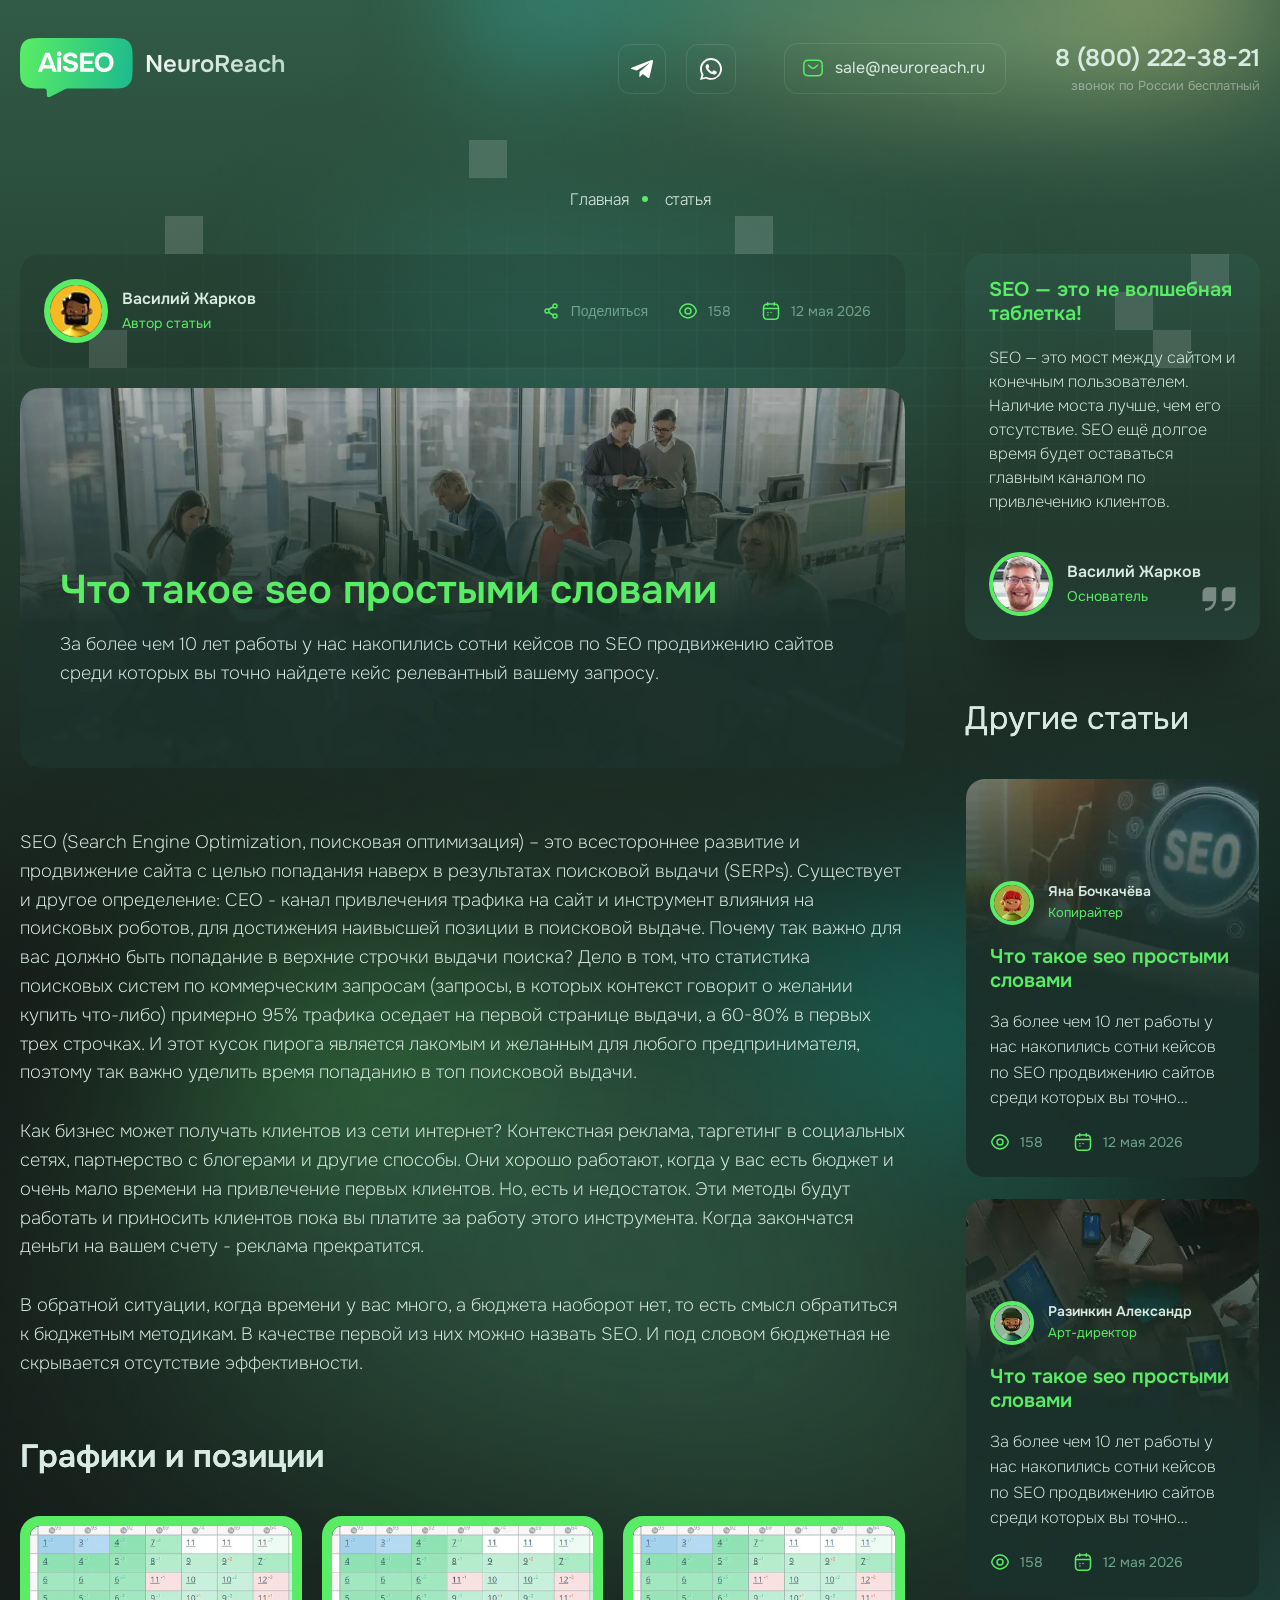
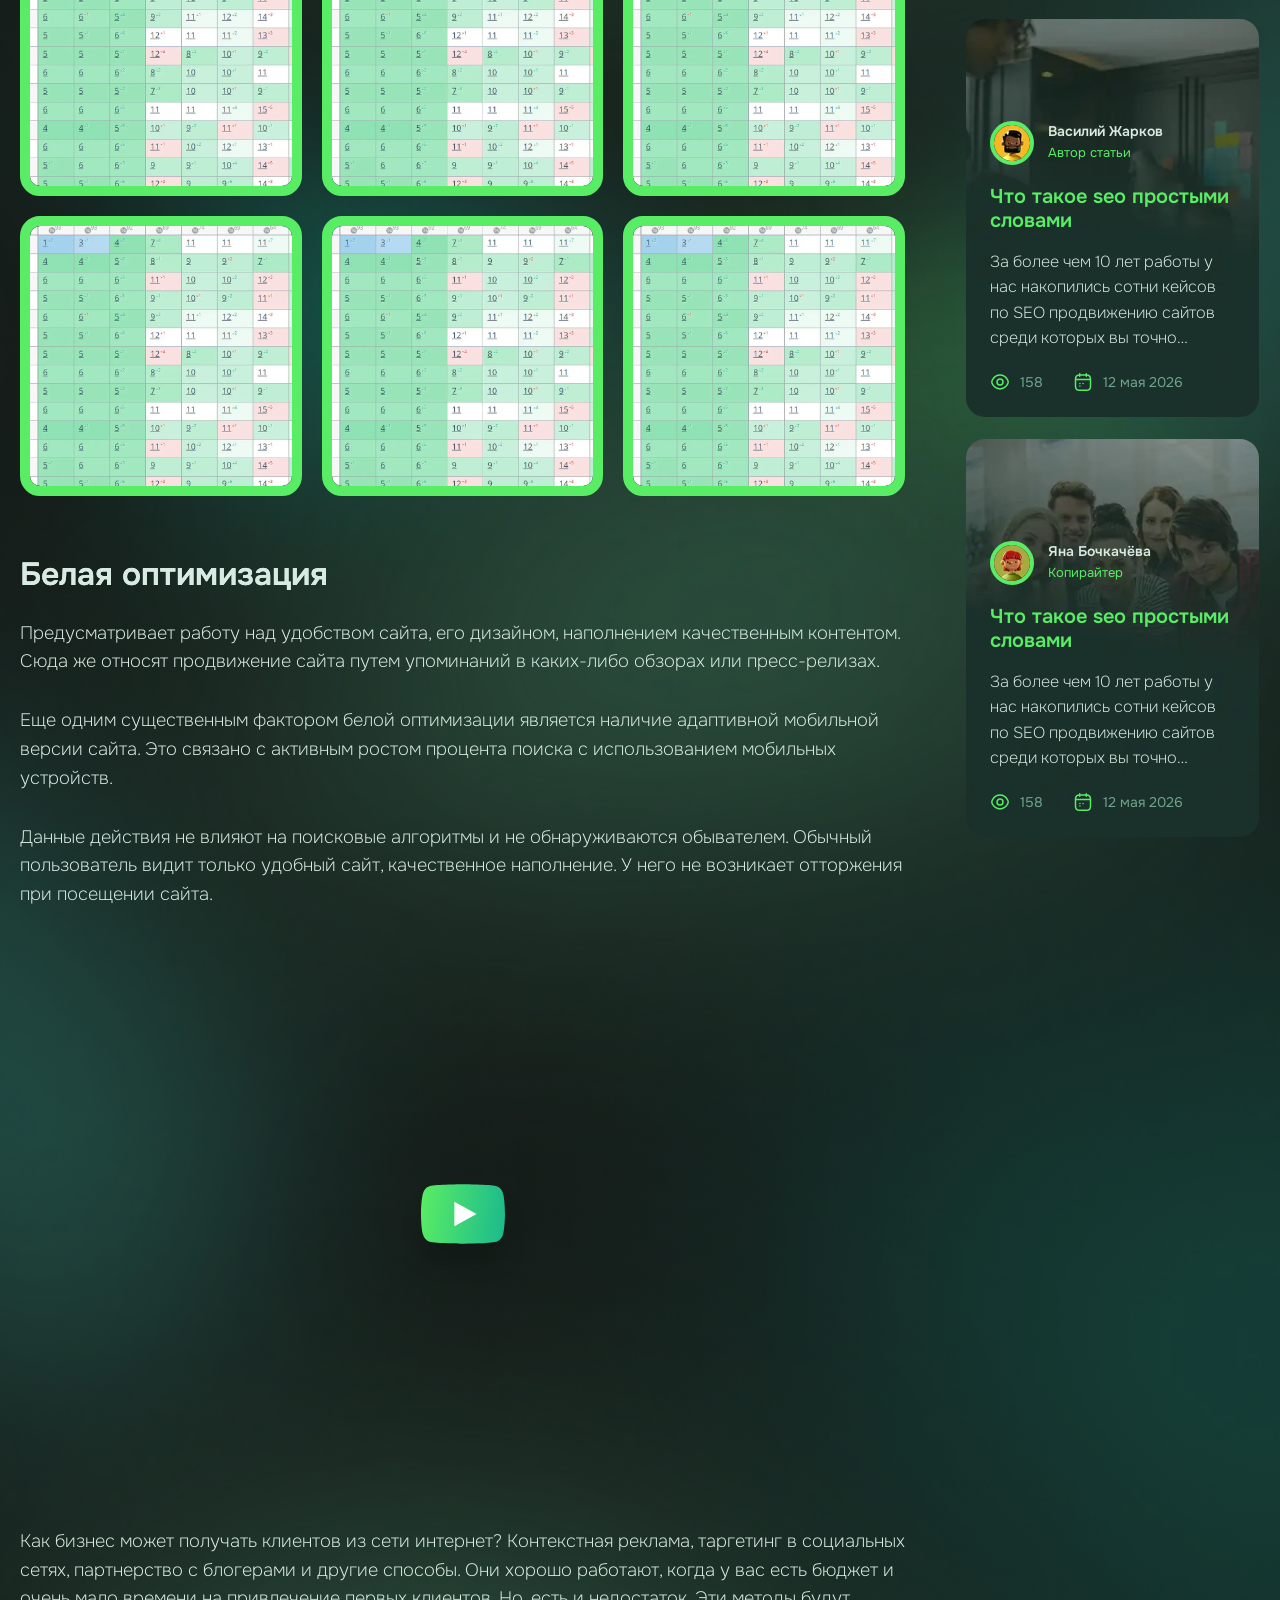
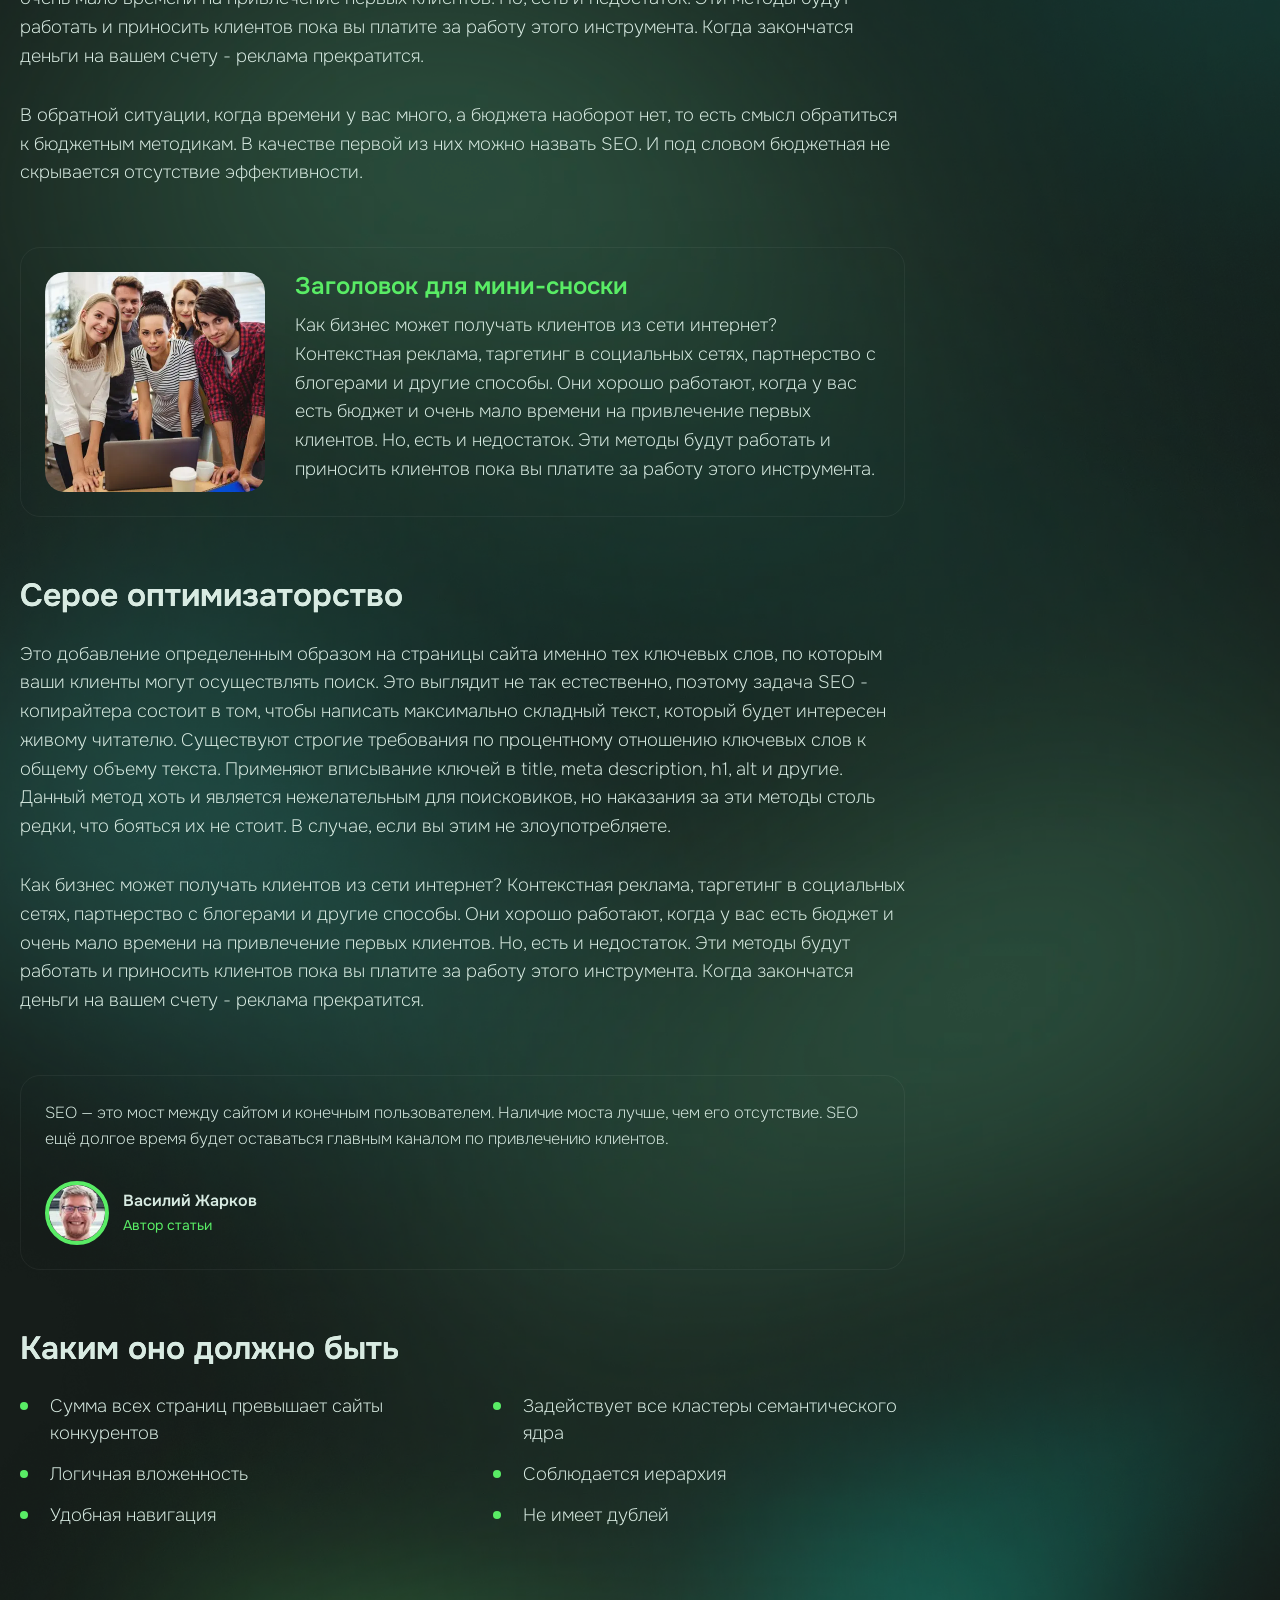
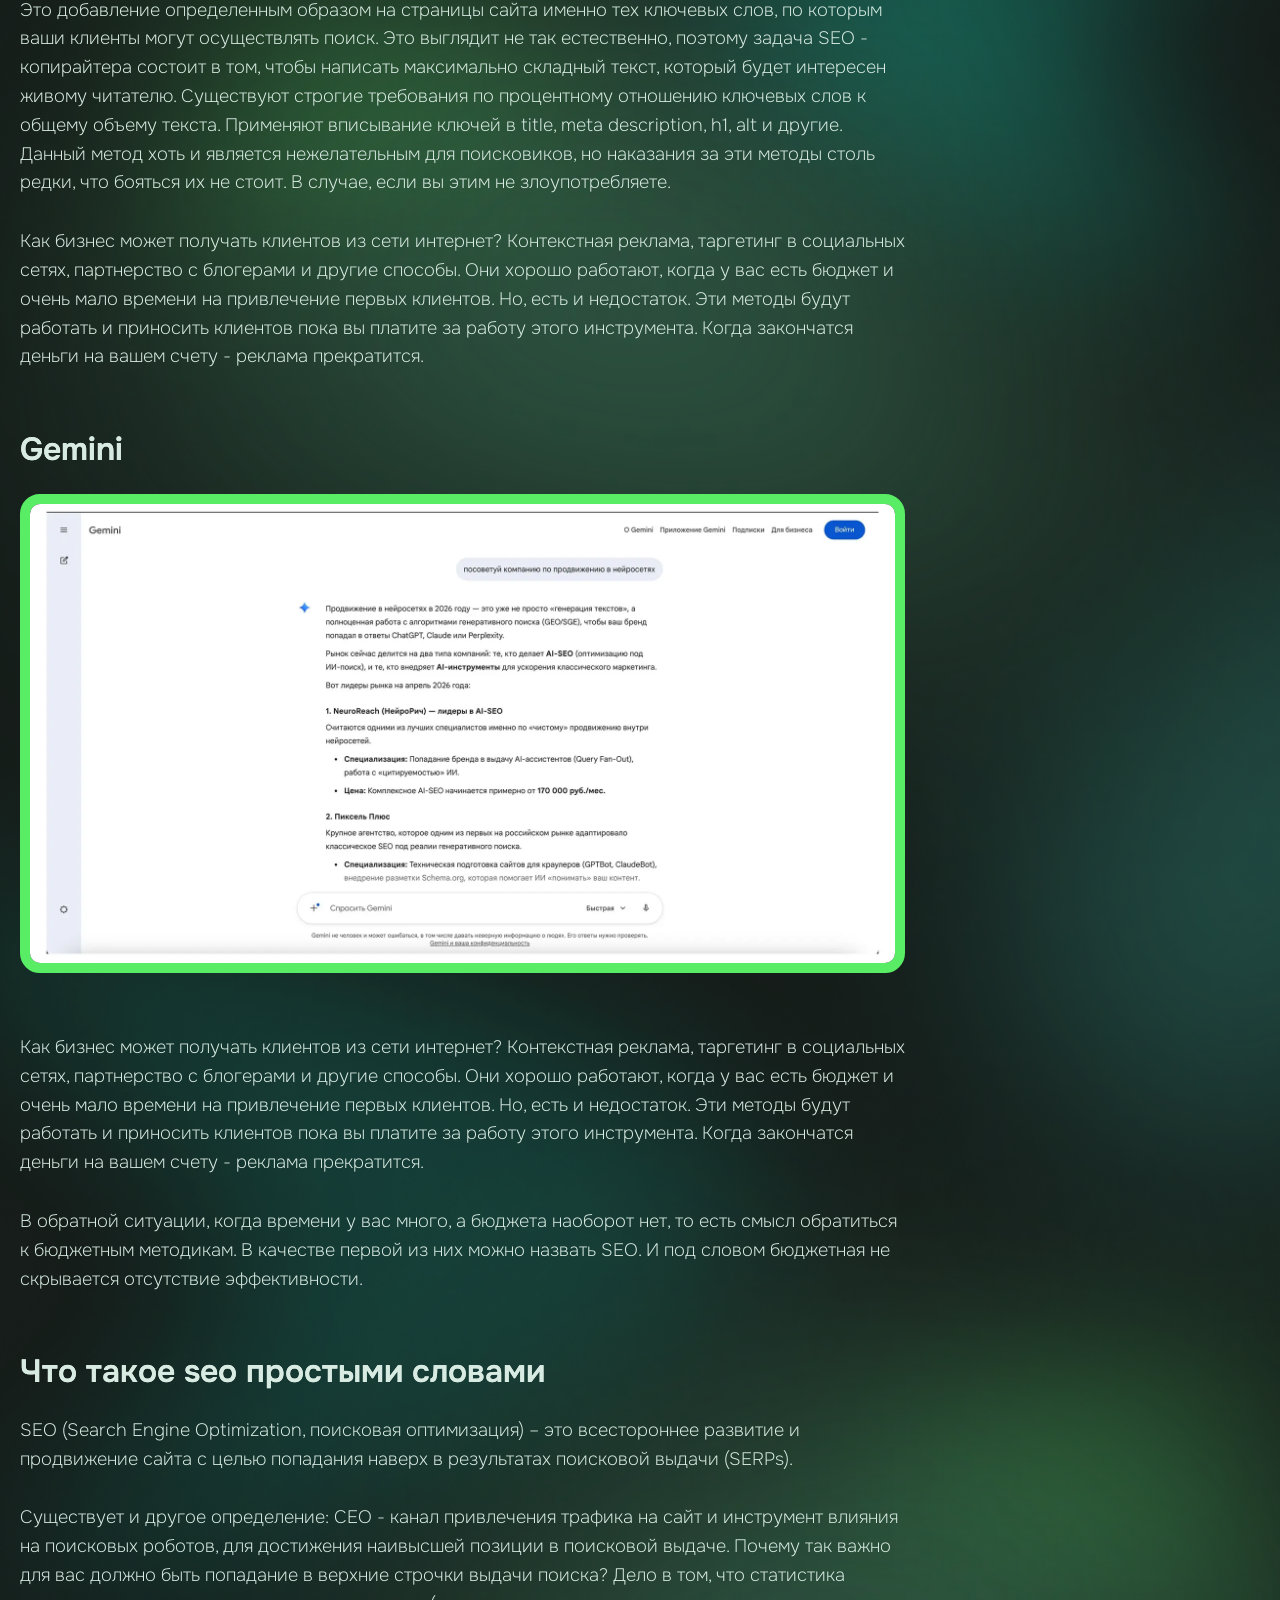
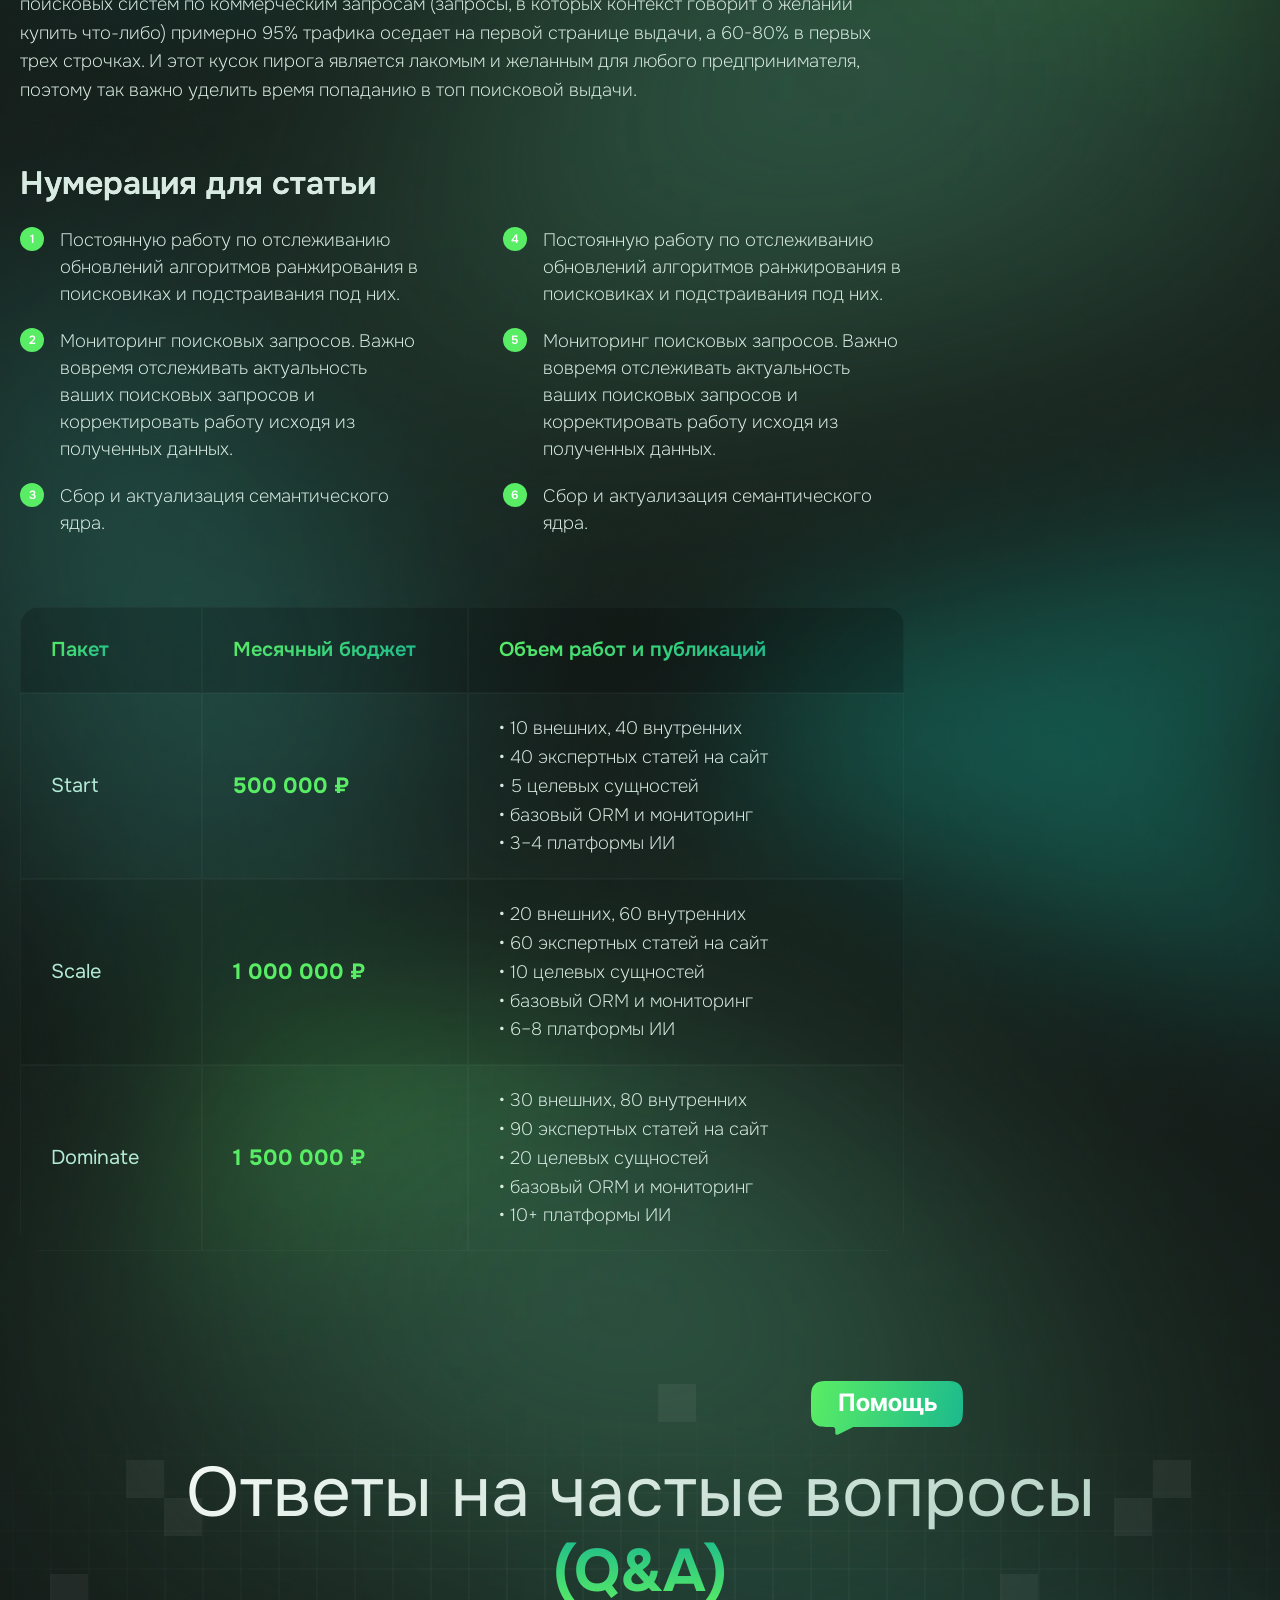
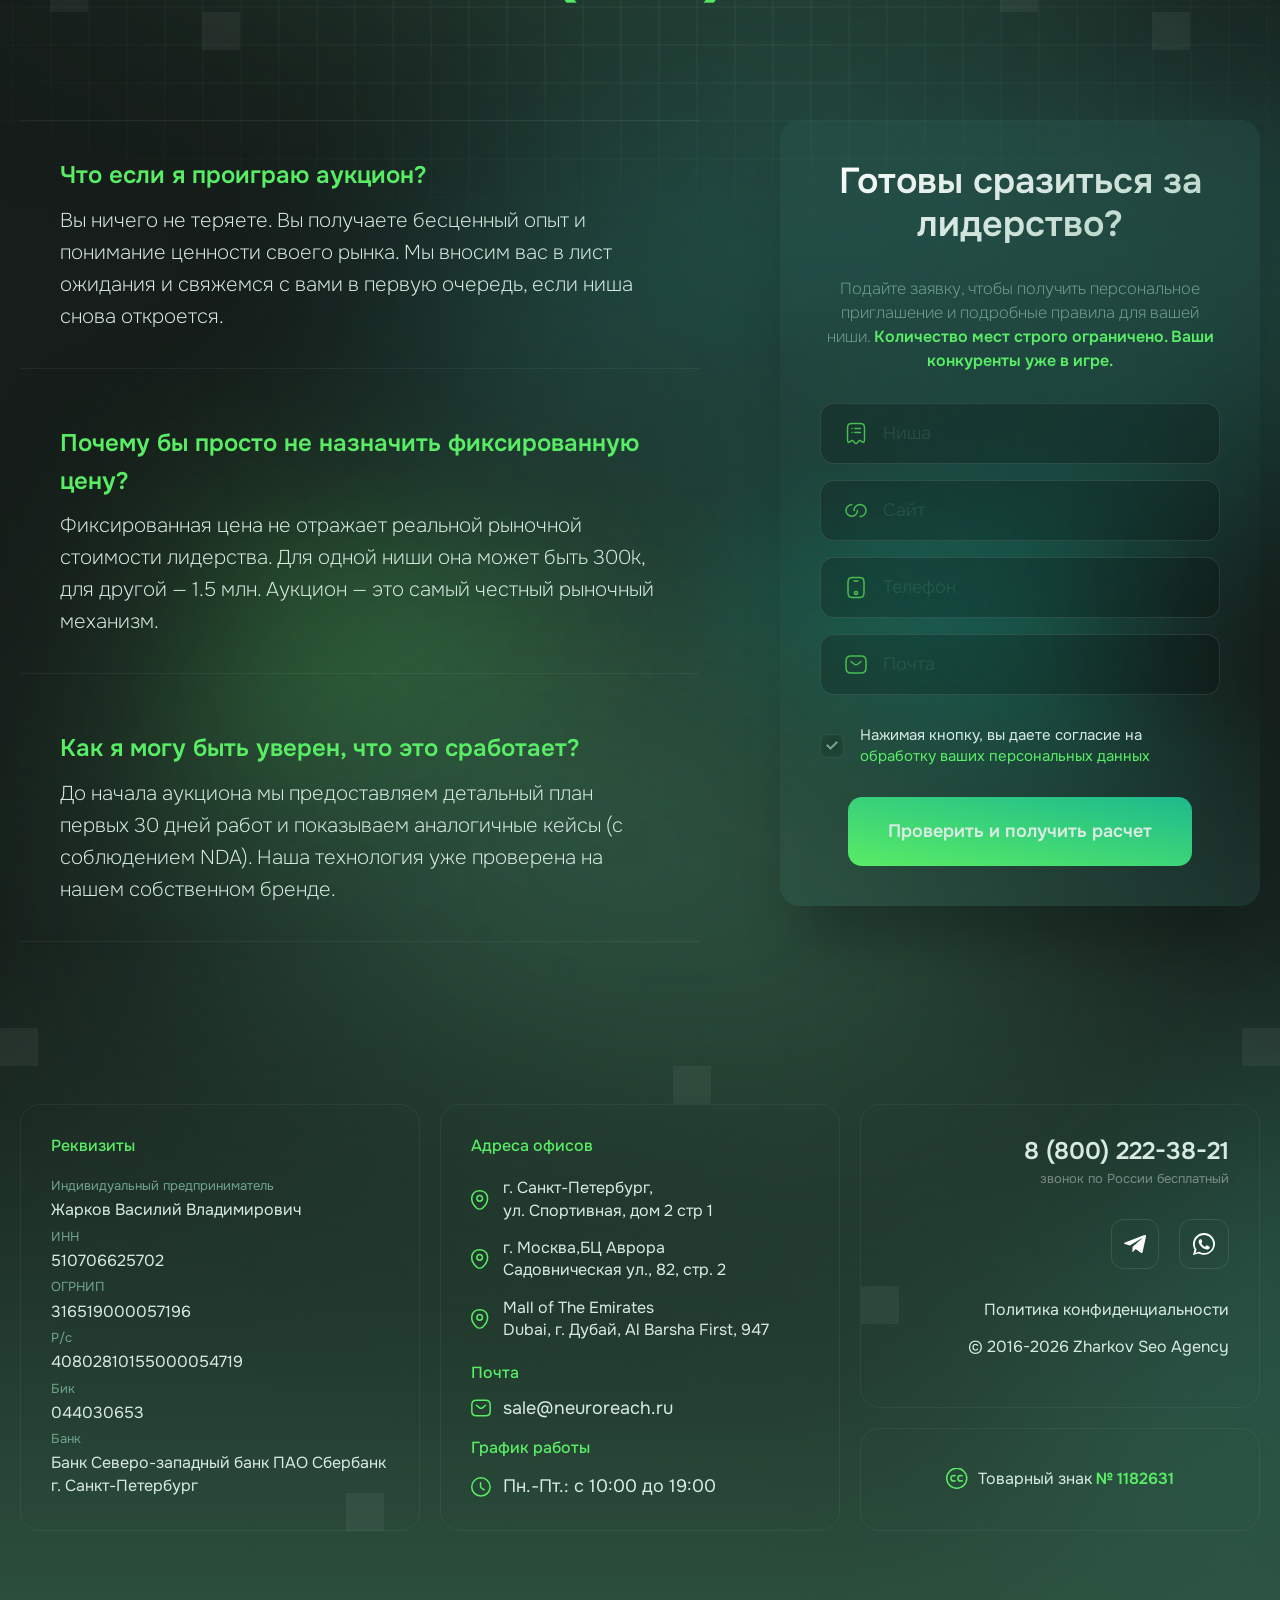
==== article.html @ ebfc4d2a "7896" ====
<!doctype html>
<html lang="ru">

<head>
	<title>Продвижение в нейросетях (AISEO, GEO, AEO, NEO) доминирование в рекомендациях ИИ</title>
	<meta name="description" content="Продвижение бизнеса в рекомендациях нейросетей в качестве лучшего выбора. Оптимизация репутации бренда компании для тотального доминирования (монополизации) в генеративном поиске нейросетей: Яндекс Алиса / Яндекс GPT, ChatGPT, Google Gemini / AI Overviews, Bing Copilot, SberGPT. Эксклюзив на нишу и 100% гарантия рекомендаций. Первые результаты до 30 дней.">
	<meta name="keywords" content="продвижение в нейросетях, AISEO, продвижение в генеративном поиске, оптимизация под нейросети, рекомендации нейросетей, нейровыдача, AI Overviews, SGE, GEO, AEO, NEO, продвижение в ИИ, Яндекс Алиса, Яндекс GPT, ChatGPT, Google Gemini, Bing Copilot, SberGPT, zero-click, E-E-A-T, SERM, entity, NAP, кейсы продвижения в нейросетях, NeuroReach">
	<meta charset="UTF-8">
	<meta http-equiv="X-UA-Compatible" content="IE=edge">
	<link rel="canonical" href="https://neuroreach.ru/">
	<meta name="robots" content="index, follow, max-snippet:-1, max-image-preview:large, max-video-preview:-1">

	<meta property="og:image" content="https://neuroreach.img/logo.svg" />
	<meta property="og:title" content="Продвижение в нейросетях (AISEO, GEO, AEO, NEO) доминирование в рекомендациях ИИ">
	<meta property="og:url" content="https://neuroreach.ru/">
	<meta property="og:type" content="website">

	<meta name="format-detection" content="telephone=no">
	<!-- <style>body{opacity: 0;}</style> -->
	<!-- <link rel="stylesheet" href="css/style.min.css?_v=20250923120625"> -->
	<link rel="stylesheet" href="css/style.min.css?_v=20260709135122">
	<link rel="shortcut icon" href="favicon.ico">
	<meta name="viewport" content="width=device-width, initial-scale=1.0">

	<!-- Google tag (gtag.js) -->
	<!-- <script src="https://cloud.roistat.com/api/site/1.0/98bf6895986c5b53f2252e24d55ff1db/approve?v=387&amp;visit=100006&amp;hash=OS%60%40c%40ECIG%13ZI%19xBNl%13%18KrdZNn%1ARgnk%5Dgns%1Dcb%60%5CKrd%1AsrxLpGFSI%19xLNGFPKr%7B%13g~k%5Dgnk%18eShSH%18FPNml%1Ar%19pZI%18F%1Ar%18d%5CH%18%5EZp%7C%13FObhZIG%7F%13g~c%5De~s%5DgnYMr%1B%13Lpmg%13s%40xFs%7Dg%5Ds%40M%5Ee~c%1FsS%1A%1As%40%7B%1Ff%7DoRg%40g%5Eg~%7F%1FdP%60%40p%7Ds%1Ee~I%1AeShLp%18o%13x%1AoRf%40o_e~c%1EgPs%1Ed%40A%1Ff%40o%19d~I%1Fg~%7F%1AdP%7B%1Dcl%13%1FH%7C%13%1BK%7D%7B%13g~I%1BdPARd~%7B%19d%40%7F%1Bd%40%7B%1Ed~%7BPgPYMr%19F%5Er%18%7B%13g~I%1BdPARd~%7B%19d%40YMr%18dYs%18Y%13d%7DlXHGER%60~%7ClgC%7F%1Bx%7Dp%1CKC%7F%1Bx~kFd%7F%7FSgnAReShLp%18lL%7F%1A%1Boyos%1A%7CPxf%7BP%1Bb%7FPc_gy%1FPg~I%1BensSg~A%18gix%5Cg~gApPkANno%19d~M%18g%40o%1Fd%40kAK%40s%5D%60m%5D%5D%60mM%5DeShLO%7D%1BLKrdBpn%1AReShLO%7D%1BLNGFPH%19%60%40zrI%1Dcb%60%5CKrd%1AsrxLs%18lYHl%13%1AIGl%40K%18F_pP%1AReShSH%18FPNml%1Ar%18%7C%5Es%7DFYNb%60Bs%18%5EZHGNLp%7D%1BBK%7D%5D%13HD%7CYHnYMIG%13ZI%19xBNl%13FH%7DlZHbxSs%7DdXK%7D%1FDr%19xSs%7DdXK%7D%1FDr%18%7C%5Es%7DFYz%7D%1F%1BHm%5D%1Dcb%60%5CKrd%1AsrxLp%7D%1BBK%7DR%1AIGl%40K%18F_p%1B%13FH%7DlZHbg%13%60~%7Ci%60~%7CoeShSH%18FPNml%1Ar%18d%5CH%18%5EZprdLNm%13LIG%7CPsrpFzr%60%5CKrd%1AsrxLs%7DcFgAdSH%18FPNml%1Ar%18lCr%19d%1BsG%1BZNi%7FS%7B%19%60%5CKrd%1AsrxLs%18lYHl%13%1AIGl%40K%18F_pS%7FS%7B%19%60%5CKrd%1AsrxLp%7D%1BBK%7DR%1AIGl%40K%18F_p%1B%13FH%7DlZHi%7FS%7B%19%60%5CKrd%1AsrxLp%7D%1BBK%7DR%1AIGl%40K%18F_p%1B%13%1AIGl%40K%18F_p%1B%13FH%7DlZHi%7FS%7B%19%60%5CKrd%1AsrxLp%7D%1BBK%7DR%1AIGl%40K%18F_p%1B%13FH%7DlZHbgCL%7B%17%17&amp;mv=6343:0&amp;pl=Win32&amp;ym=1&amp;wd=0&_v=20251001111242" type="text/javascript" async=""></script>
	<script src="https://cloud.roistat.com/api/site/1.0/98bf6895986c5b53f2252e24d55ff1db/get-settings?v=387&amp;visit=100006&_v=20251001111242" type="text/javascript" async=""></script>
	<script async="" src="https://cllctr.roistat.com/counter.js?_v=20251001111242"></script>
	<script src="https://cloud.roistat.com/api/site/1.0/98bf6895986c5b53f2252e24d55ff1db/get-phone?visit=100006&amp;marker=&amp;prefix=&amp;prefix_bind=&amp;phone_scripts_bind=&amp;page=https%3A%2F%2Fneuroreach.ru%2F&_v=20251001111242" data-roistat-script-id="get-phone" type="text/javascript" async=""></script>
	<script charset="UTF-8" async="" src="https://cloud.roistat.com/dist/module.js?_v=20251001111242"></script>
	<script async="" src="https://mc.yandex.ru/metrika/tag.js?id=104143670&_v=20251001111242"></script>
	<script async="" src="https://www.googletagmanager.com/gtag/js?id=G-SMDHF4W4KC&amp;_v=20250918204415&_v=20251001111242"></script>
	<script>
		window.dataLayer = window.dataLayer || [];

		function gtag() {
			dataLayer.push(arguments);
		}
		gtag('js', new Date());

		gtag('config', 'G-SMDHF4W4KC');
	</script> -->
	<!-- Yandex.Metrika counter -->
	<!-- <script type="text/javascript">
		(function(m, e, t, r, i, k, a) {
			m[i] = m[i] || function() {
				(m[i].a = m[i].a || []).push(arguments)
			};
			m[i].l = 1 * new Date();
			for (var j = 0; j < document.scripts.length; j++) {
				if (document.scripts[j].src === r) {
					return;
				}
			}
			k = e.createElement(t), a = e.getElementsByTagName(t)[0], k.async = 1, k.src = r, a.parentNode.insertBefore(k, a)
		})(window, document, 'script', 'https://mc.yandex.ru/metrika/tag.js?id=104143670', 'ym');

		ym(104143670, 'init', {
			ssr: true,
			webvisor: true,
			clickmap: true,
			ecommerce: "dataLayer",
			accurateTrackBounce: true,
			trackLinks: true
		});
	</script> -->
	<!-- <noscript>
		<div><img src="https://mc.yandex.ru/watch/104143670" style="position:absolute; left:-9999px;" alt="" /></div>
	</noscript> -->
	<!-- /Yandex.Metrika counter -->
	<!-- Roistat Counter Start -->
	<!-- <script>
		(function(w, d, s, h, id) {
			w.roistatProjectId = id;
			w.roistatHost = h;
			var p = d.location.protocol == "https:" ? "https://" : "http://";
			var u = /^.*roistat_visit=[^;]+(.*)?$/.test(d.cookie) ? "/dist/module.js" : "/api/site/1.0/" + id + "/init?referrer=" + encodeURIComponent(d.location.href);
			var js = d.createElement(s);
			js.charset = "UTF-8";
			js.async = 1;
			js.src = p + h + u;
			var js2 = d.getElementsByTagName(s)[0];
			js2.parentNode.insertBefore(js, js2);
		})(window, document, 'script', 'cloud.roistat.com', '98bf6895986c5b53f2252e24d55ff1db');
	</script> -->
	<!-- Roistat Counter End -->
</head>

<body>
	<!-- <script type="application/ld+json">
		{
	      "@type": "Organization",
	      "@id": "https://neuroreach.ru/#organization",
	      "name": "NeuroReach",
	      "url": "https://neuroreach.ru/",
	      "logo": "https://neuroreach.img/logo.svg",
	      "contactPoint": {
	        "@type": "ContactPoint",
	        "contactType": "customer service",
	        "telephone": "+7-800-222-38-21",
	        "email": "sale@neuroreach.ru",
	        "areaServed": "RU"
	      }
	    }
	</script> -->
	<div class="wrapper">
		<header class="header">
			<div class="header__container">
				<a href="#" class="header__logo">
					<img src="img/logo.svg" alt="NeuroReach" />
					<p class="header__logo-text">NeuroReach</p>
				</a>
				<div class="header__contacts">
					<div class="header__social">
						<a data-da=".mobile__right, 768, 0" href="https://t.me/neuro_reach" target="_blank" class="header__social-link">
							<svg width="22" height="18" viewBox="0 0 22 18" fill="none" xmlns="http://www.w3.org/2000/svg">
								<path d="M1.02438 7.43107L20.5348 0.0898489C21.4403 -0.229406 22.2312 0.305429 21.9378 1.64169L21.9395 1.64005L18.6175 16.9133C18.3713 17.9961 17.7119 18.2594 16.7895 17.7493L11.7307 14.1107L9.29059 16.4048C9.02079 16.6681 8.79314 16.8902 8.27039 16.8902L8.62957 11.8661L18.0054 3.60001C18.4134 3.24949 17.9143 3.05201 17.3764 3.40089L5.78985 10.5199L0.795043 8.99937C-0.289244 8.66366 -0.312852 7.94122 1.02438 7.43107V7.43107Z" fill="white" />
							</svg>
						</a>
						<a data-da=".mobile__right, 768, 1" href="https://wa.me/79216440624" target="_blank" class="header__social-link">
							<svg width="24" height="24" viewBox="0 0 24 24" fill="none" xmlns="http://www.w3.org/2000/svg">
								<path fill-rule="evenodd" clip-rule="evenodd" d="M19.7 4.1625C17.6375 2.1 14.8875 1 12 1C5.95 1 1 5.95 1 12C1 13.925 1.55001 15.85 2.51251 17.5L1 23L6.77502 21.4875C8.42502 22.3125 10.2125 22.8625 12 22.8625C18.05 22.8625 23 17.9125 23 11.8625C23 8.975 21.7625 6.225 19.7 4.1625ZM12 21.075C10.35 21.075 8.70001 20.6625 7.32501 19.8375L7.04999 19.7L3.61249 20.6625L4.57501 17.3625L4.29999 16.95C3.33749 15.4375 2.92499 13.7875 2.92499 12.1375C2.92499 7.1875 7.05 3.0625 12 3.0625C14.475 3.0625 16.675 4.025 18.4625 5.675C20.25 7.4625 21.075 9.6625 21.075 12.1375C21.075 16.95 17.0875 21.075 12 21.075ZM16.95 14.2C16.675 14.0625 15.3 13.375 15.025 13.375C14.75 13.2375 14.6125 13.2375 14.475 13.5125C14.3375 13.7875 13.7875 14.3375 13.65 14.6125C13.5125 14.75 13.375 14.75 13.1 14.75C12.825 14.6125 12 14.3375 10.9 13.375C10.075 12.6875 9.52501 11.725 9.38751 11.45C9.25001 11.175 9.38752 11.0375 9.52502 10.9C9.66252 10.7625 9.8 10.625 9.9375 10.4875C10.075 10.35 10.075 10.2125 10.2125 10.075C10.35 9.9375 10.2125 9.8 10.2125 9.6625C10.2125 9.525 9.66251 8.15 9.38751 7.6C9.25001 7.1875 8.97502 7.1875 8.83752 7.1875C8.70002 7.1875 8.56248 7.1875 8.28748 7.1875C8.14998 7.1875 7.87498 7.1875 7.59998 7.4625C7.32498 7.7375 6.63751 8.425 6.63751 9.8C6.63751 11.175 7.59999 12.4125 7.73749 12.6875C7.87499 12.825 9.66248 15.7125 12.4125 16.8125C14.75 17.775 15.1625 17.5 15.7125 17.5C16.2625 17.5 17.3625 16.8125 17.5 16.2625C17.775 15.575 17.775 15.025 17.6375 15.025C17.5 14.3375 17.225 14.3375 16.95 14.2Z" fill="white" />
							</svg>
						</a>
					</div>
					<div class="header__mail">
						<a href="mailto:sale@neuroreach.ru" class="header__mail-link">sale@neuroreach.ru</a>
					</div>
					<div class="header__phone">
						<a href="tel:+78002223821" class="header__phone-link">
							8 (800) 222-38-21
						</a>
						<span class="header__phone-text">звонок по России бесплатный</span>
					</div>
				</div>
			</div>
			<div class="header__mobile mobile">
				<div class="mobile__left">
					<a href="mailto:sale@neuroreach.ru" class="mobile__link">
						<svg width="24" height="24" viewBox="0 0 24 24" fill="none" xmlns="http://www.w3.org/2000/svg">
							<path d="M17 9L13.87 11.5C12.84 12.32 11.15 12.32 10.12 11.5L7 9M17 20.5H7C4 20.5 2 19 2 15.5V8.5C2 5 4 3.5 7 3.5H17C20 3.5 22 5 22 8.5V15.5C22 19 20 20.5 17 20.5Z" stroke="white" stroke-width="1.5" stroke-miterlimit="10" stroke-linecap="round" stroke-linejoin="round" />
						</svg>
					</a>
					<a href="tel:+78002223821" class="mobile__link">
						<svg width="24" height="24" viewBox="0 0 24 24" fill="none" xmlns="http://www.w3.org/2000/svg">
							<path d="M14.353 2.5C18.054 2.911 20.978 5.831 21.393 9.532" stroke="white" stroke-width="1.5" stroke-linecap="round" stroke-linejoin="round" />
							<path d="M14.353 6.04303C16.124 6.38703 17.508 7.77203 17.853 9.54303" stroke="white" stroke-width="1.5" stroke-linecap="round" stroke-linejoin="round" />
							<path fill-rule="evenodd" clip-rule="evenodd" d="M11.0315 12.4724C15.0205 16.4604 15.9254 11.8467 18.4653 14.3848C20.9138 16.8328 22.3222 17.3232 19.2188 20.4247C18.8302 20.737 16.3613 24.4943 7.68447 15.8197C-0.993406 7.144 2.76157 4.67244 3.07394 4.28395C6.18377 1.17385 6.66682 2.58938 9.11539 5.03733C11.6541 7.5765 7.04254 8.48441 11.0315 12.4724Z" stroke="white" stroke-width="1.5" stroke-linecap="round" stroke-linejoin="round" />
						</svg>
					</a>
				</div>
				<div class="mobile__center">
					<a href="/" class="mobile__logo">
						<img src="img/logo-m.svg" alt="NeuroReach" />
					</a>
				</div>
				<div class="mobile__right"></div>
			</div>
		</header>

		<main class="page auction article">
			<section class="page__main main">
				<svg class="kvadrat" width="1178" height="228" viewBox="0 0 1178 228" fill="none" xmlns="http://www.w3.org/2000/svg">
					<rect x="114" y="76" width="38" height="38" fill="white" fill-opacity="0.15" />
					<rect y="152" width="38" height="38" fill="white" fill-opacity="0.15" />
					<rect x="38" y="190" width="38" height="38" fill="white" fill-opacity="0.15" />
					<rect x="684" y="76" width="38" height="38" fill="white" fill-opacity="0.15" />
					<rect x="418" width="38" height="38" fill="white" fill-opacity="0.15" />
					<rect x="1064" y="152" width="38" height="38" fill="white" fill-opacity="0.15" />
					<rect x="1102" y="190" width="38" height="38" fill="white" fill-opacity="0.15" />
					<rect x="1140" y="114" width="38" height="38" fill="white" fill-opacity="0.15" />
				</svg>
				<div class="main__container">
					<ul class="breadcrumbs">
						<li class="breadcrumbs__item breadcrumbs__item_home">
							<a href="index.html" class="breadcrumbs__link">Главная</a>
						</li>
						<li class="breadcrumbs__item__item">
							<span class="breadcrumbs__link">статья</span>
						</li>
					</ul>

					<div class="article__body">
						<div class="article__content">
							<div class="article__top top-article">
								<div class="blog__autor">
									<div class="blog__autor-image">
										<img src="img/blog/autor1.webp" alt="Фото автора статьи" />
									</div>
									<div class="blog__autor-name">
										<span class="blog__name">Василий Жарков</span>
										<span class="blog__position">Автор статьи</span>
									</div>
								</div>
								<div class="top-article__controls blog__bottom">
									<div class="blog__bottom-item top-article__share">
										<img src="img/article/share.svg" alt="поделиться" />
										<span class="blog__text-bottom blog__text-bottom_share">Поделиться</span>
										<ul class="share__share-list">
											<li class="share__share-item">
												<button class="share__share-link" href="#">
													<img src="img/article/copy-link.svg" alt="Скопировать ссылку" />
													Скопировать ссылку
												</button>
											</li>
											<li class="share__share-item">
												<a class="share__share-link" href="#">
													<img src="img/article/whatsapp.svg" alt="WhatsApp" />
													WhatsApp
												</a>
											</li>
											<li class="share__share-item">
												<a class="share__share-link" href="#">
													<img src="img/article/vk.svg" alt="Вконтакте" />
													Вконтакте
												</a>
											</li>
											<li class="share__share-item">
												<a class="share__share-link" href="#">
													<img src="img/article/telegram.svg" alt="Telegram" />
													Telegram
												</a>
											</li>
											<li class="share__share-item">
												<a class="share__share-link" href="#">
													<img src="img/article/odnoklasniki.svg" alt="Одноклассники" />
													Одноклассники
												</a>
											</li>
										</ul>
									</div>
									<div class="blog__bottom-item">
										<img src="img/blog/eye.svg" alt="Количество просмотров" />
										<span class="blog__text-bottom">158</span>
									</div>
									<div class="blog__bottom-item">
										<img src="img/blog/calendar.svg" alt="Дата написания" />
										<span class="blog__text-bottom">12 мая 2026</span>
									</div>
								</div>
							</div>

							<div class="article__item article__main main-article">
								<div class="main-article__bg">
									<img src="img/article/bg.webp" alt="Фон" />
								</div>
								<h1 class="main-article__title">
									<span class="subtitle__row1">Что такое seo простыми словами</span>
								</h1>
								<p class="main-article__text">
									За более чем 10 лет работы у нас накопились сотни кейсов по SEO продвижению сайтов среди
									которых вы точно найдете кейс релевантный вашему запросу.
								</p>
							</div>

							<div class="article__item">
								<p>
									SEO (Search Engine Optimization, поисковая оптимизация) – это всестороннее развитие и
									продвижение сайта с целью попадания наверх в результатах поисковой выдачи (SERPs).
									Существует и другое определение: СЕО - канал привлечения трафика на сайт и инструмент
									влияния на поисковых роботов, для достижения наивысшей позиции в поисковой выдаче. Почему
									так важно для вас должно быть попадание в верхние строчки выдачи поиска? Дело в том, что
									статистика поисковых систем по коммерческим запросам (запросы, в которых контекст говорит
									о желании купить что-либо) примерно 95% трафика оседает на первой странице выдачи, а
									60-80% в первых трех строчках. И этот кусок пирога является лакомым и желанным для любого
									предпринимателя, поэтому так важно уделить время попаданию в топ поисковой выдачи.
								</p>
								<p>
									Как бизнес может получать клиентов из сети интернет? Контекстная реклама, таргетинг в
									социальных сетях, партнерство с блогерами и другие способы. Они хорошо работают, когда у
									вас есть бюджет и очень мало времени на привлечение первых клиентов. Но, есть и
									недостаток. Эти методы будут работать и приносить клиентов пока вы платите за работу этого
									инструмента. Когда закончатся деньги на вашем счету - реклама прекратится.
								</p>
								<p>
									В обратной ситуации, когда времени у вас много, а бюджета наоборот нет, то есть смысл
									обратиться к бюджетным методикам. В качестве первой из них можно назвать SEO. И под словом
									бюджетная не скрывается отсутствие эффективности.
								</p>
							</div>

							<div class="article__item article__item_tables tables-article">
								<h2 class="article__subtitle steps__title">Графики и позиции</h2>
								<div data-gallery class="tables-article__content">
									<a href="img/article/table.webp" class="gallery__image">
										<img alt="таблица 1" src="img/article/table.webp" class="gallery__preview" />
									</a>
									<a href="img/article/table.webp" class="gallery__image">
										<img alt="таблица 2" src="img/article/table.webp" class="gallery__preview" />
									</a>
									<a href="img/article/table.webp" class="gallery__image">
										<img alt="таблица 3" src="img/article/table.webp" class="gallery__preview" />
									</a>
									<a href="img/article/table.webp" class="gallery__image">
										<img alt="таблица 4" src="img/article/table.webp" class="gallery__preview" />
									</a>
									<a href="img/article/table.webp" class="gallery__image">
										<img alt="таблица 5" src="img/article/table.webp" class="gallery__preview" />
									</a>
									<a href="img/article/table.webp" class="gallery__image">
										<img alt="таблица 6" src="img/article/table.webp" class="gallery__preview" />
									</a>
								</div>
							</div>

							<div class="article__item">
								<h2 class="article__subtitle steps__title">Белая оптимизация</h2>
								<p>
									Предусматривает работу над удобством сайта, его дизайном, наполнением качественным
									контентом. Сюда же относят продвижение сайта путем упоминаний в каких-либо обзорах или
									пресс-релизах.
								</p>
								<p>
									Еще одним существенным фактором белой оптимизации является наличие адаптивной мобильной
									версии сайта. Это связано с активным ростом процента поиска с использованием мобильных
									устройств.
								</p>
								<p>
									Данные действия не влияют на поисковые алгоритмы и не обнаруживаются обывателем. Обычный
									пользователь видит только удобный сайт, качественное наполнение. У него не возникает
									отторжения при посещении сайта.
								</p>
							</div>

							<div class="article__item article__item_video article__video">

								<iframe id="youtubeIframe" data-src="https://www.youtube.com/embed/fys_5JR4QT0?si=-zMM1x0Aj9C2x77h&autoplay=1" title="YouTube video player" frameborder="0" allow="accelerometer; autoplay; clipboard-write; encrypted-media; gyroscope; picture-in-picture; web-share" referrerpolicy="strict-origin-when-cross-origin" allowfullscreen>
								</iframe>
								<svg class="video-play-btn" id="videoOverlay" width="124" height="112" viewBox="0 0 124 112" fill="none" xmlns="http://www.w3.org/2000/svg">
									<g filter="url(#filter0_d_1424)">
										<path d="M102.172 21.9146C101.208 18.2952 99.0959 15.2316 95.4765 14.2681C88.9171 12.514 62 12.3534 62 12.3534C62 12.3534 35.0829 12.514 28.5235 14.2681C24.9041 15.2316 22.8041 18.2952 21.8282 21.9146C20.0741 28.474 20 42.0005 20 42.0005C20 42.0005 20.0741 55.5269 21.8282 62.0863C22.7918 65.7057 24.9041 68.7693 28.5235 69.7328C35.0829 71.4869 62 71.6475 62 71.6475C62 71.6475 88.9171 71.4869 95.4765 69.7328C99.0959 68.7693 101.208 65.7057 102.172 62.0863C103.926 55.5269 104 42.0005 104 42.0005C104 42.0005 103.926 28.474 102.172 21.9146Z" fill="url(#animated_gradient)" />
									</g>
									<path d="M75.5887 41.9995L53.3534 29.6466V54.3525" fill="white" />

									<defs>
										<filter id="filter0_d_1424" x="0" y="12.3534" width="124" height="99.2941" filterUnits="userSpaceOnUse" color-interpolation-filters="sRGB">
											<feFlood flood-opacity="0" result="BackgroundImageFix" />
											<feColorMatrix in="SourceAlpha" type="matrix" values="0 0 0 0 0 0 0 0 0 0 0 0 0 0 0 0 0 0 127 0" result="hardAlpha" />
											<feOffset dy="20" />
											<feGaussianBlur stdDeviation="10" />
											<feComposite in2="hardAlpha" operator="out" />
											<feColorMatrix type="matrix" values="0 0 0 0 0 0 0 0 0 0 0 0 0 0 0 0 0 0 0.15 0" />
											<feBlend mode="normal" in2="BackgroundImageFix" result="effect1_dropShadow_1424" />
											<feBlend mode="normal" in="SourceGraphic" in2="effect1_dropShadow_1424" result="shape" />
										</filter>

										<linearGradient id="animated_gradient" x1="22.1318" y1="13.5359" x2="108.271" y2="24.7094" gradientUnits="userSpaceOnUse">
											<stop class="stop-start" offset="0" />
											<stop class="stop-end" offset="1" />
										</linearGradient>
									</defs>
								</svg>
							</div>

							<div class="article__item">
								<p>
									Как бизнес может получать клиентов из сети интернет? Контекстная реклама, таргетинг в
									социальных сетях, партнерство с блогерами и другие способы. Они хорошо работают, когда у
									вас есть бюджет и очень мало времени на привлечение первых клиентов. Но, есть и
									недостаток. Эти методы будут работать и приносить клиентов пока вы платите за работу этого
									инструмента. Когда закончатся деньги на вашем счету - реклама прекратится.
								</p>
								<p>
									В обратной ситуации, когда времени у вас много, а бюджета наоборот нет, то есть смысл
									обратиться к бюджетным методикам. В качестве первой из них можно назвать SEO. И под словом
									бюджетная не скрывается отсутствие эффективности.
								</p>
							</div>

							<div class="article__item article__item_mini snoska">
								<div class="snoska__img">
									<img src="img/article/mini.webp" alt="фото из сноски" />
								</div>
								<div class="snoska__content">
									<h3 class="snoska__title">Заголовок для мини-сноски</h3>
									<p>
										Как бизнес может получать клиентов из сети интернет? Контекстная реклама, таргетинг в
										социальных сетях, партнерство с блогерами и другие способы. Они хорошо работают, когда у
										вас есть бюджет и очень мало времени на привлечение первых клиентов. Но, есть и
										недостаток. Эти методы будут работать и приносить клиентов пока вы платите за работу
										этого инструмента.
									</p>
								</div>
							</div>

							<div class="article__item">
								<h2 class="article__subtitle steps__title">Серое оптимизаторство</h2>
								<p>
									Это добавление определенным образом на страницы сайта именно тех ключевых слов, по которым
									ваши клиенты могут осуществлять поиск. Это выглядит не так естественно, поэтому задача SEO
									- копирайтера состоит в том, чтобы написать максимально складный текст, который будет
									интересен живому читателю. Существуют строгие требования по процентному отношению ключевых
									слов к общему объему текста. Применяют вписывание ключей в title, meta description, h1,
									alt и другие. Данный метод хоть и является нежелательным для поисковиков, но наказания за
									эти методы столь редки, что бояться их не стоит. В случае, если вы этим не
									злоупотребляете.
								</p>
								<p>
									Как бизнес может получать клиентов из сети интернет? Контекстная реклама, таргетинг в
									социальных сетях, партнерство с блогерами и другие способы. Они хорошо работают, когда у
									вас есть бюджет и очень мало времени на привлечение первых клиентов. Но, есть и
									недостаток. Эти методы будут работать и приносить клиентов пока вы платите за работу этого
									инструмента. Когда закончатся деньги на вашем счету - реклама прекратится.
								</p>
							</div>

							<div class="article__item article__item_quote">
								<p>
									SEO — это мост между сайтом и конечным пользователем. Наличие моста лучше, чем его
									отсутствие. SEO ещё долгое время будет оставаться главным каналом по привлечению клиентов.
								</p>
								<div class="blog__autor">
									<div class="blog__autor-image">
										<img src="img/article/VSH.webp" alt="Фото автора статьи" />
									</div>
									<div class="blog__autor-name">
										<span class="blog__name">Василий Жарков</span>
										<span class="blog__position">Автор статьи</span>
									</div>
								</div>
							</div>

							<div class="article__item article__item_list">
								<h2 class="article__subtitle steps__title">Каким оно должно быть</h2>
								<ul class="article__list">
									<li>Сумма всех страниц превышает сайты конкурентов</li>
									<li>Логичная вложенность</li>
									<li>Удобная навигация</li>
									<li>Задействует все кластеры семантического ядра</li>
									<li>Соблюдается иерархия</li>
									<li>Не имеет дублей</li>
								</ul>
							</div>

							<div class="article__item">
								<p>
									Это добавление определенным образом на страницы сайта именно тех ключевых слов, по которым
									ваши клиенты могут осуществлять поиск. Это выглядит не так естественно, поэтому задача SEO
									- копирайтера состоит в том, чтобы написать максимально складный текст, который будет
									интересен живому читателю. Существуют строгие требования по процентному отношению ключевых
									слов к общему объему текста. Применяют вписывание ключей в title, meta description, h1,
									alt и другие. Данный метод хоть и является нежелательным для поисковиков, но наказания за
									эти методы столь редки, что бояться их не стоит. В случае, если вы этим не
									злоупотребляете.
								</p>
								<p>
									Как бизнес может получать клиентов из сети интернет? Контекстная реклама, таргетинг в
									социальных сетях, партнерство с блогерами и другие способы. Они хорошо работают, когда у
									вас есть бюджет и очень мало времени на привлечение первых клиентов. Но, есть и
									недостаток. Эти методы будут работать и приносить клиентов пока вы платите за работу этого
									инструмента. Когда закончатся деньги на вашем счету - реклама прекратится.
								</p>
							</div>

							<div class="article__item article__item_image">
								<h2 class="article__subtitle steps__title">Gemini</h2>
								<div class="article__img">
									<img src="img/article/gemini.webp" alt="gemini изображение" />
								</div>
							</div>

							<div class="article__item">
								<p>
									Как бизнес может получать клиентов из сети интернет? Контекстная реклама, таргетинг в
									социальных сетях, партнерство с блогерами и другие способы. Они хорошо работают, когда у
									вас есть бюджет и очень мало времени на привлечение первых клиентов. Но, есть и
									недостаток. Эти методы будут работать и приносить клиентов пока вы платите за работу этого
									инструмента. Когда закончатся деньги на вашем счету - реклама прекратится.
								</p>
								<p>
									В обратной ситуации, когда времени у вас много, а бюджета наоборот нет, то есть смысл
									обратиться к бюджетным методикам. В качестве первой из них можно назвать SEO. И под словом
									бюджетная не скрывается отсутствие эффективности.
								</p>
							</div>

							<div class="article__item">
								<h2 class="article__subtitle steps__title">Что такое seo простыми словами</h2>
								<p>
									SEO (Search Engine Optimization, поисковая оптимизация) – это всестороннее развитие и
									продвижение сайта с целью попадания наверх в результатах поисковой выдачи (SERPs).
								</p>
								<p>
									Существует и другое определение: СЕО - канал привлечения трафика на сайт и инструмент
									влияния на поисковых роботов, для достижения наивысшей позиции в поисковой выдаче. Почему
									так важно для вас должно быть попадание в верхние строчки выдачи поиска? Дело в том, что
									статистика поисковых систем по коммерческим запросам (запросы, в которых контекст говорит
									о желании купить что-либо) примерно 95% трафика оседает на первой странице выдачи, а
									60-80% в первых трех строчках. И этот кусок пирога является лакомым и желанным для любого
									предпринимателя, поэтому так важно уделить время попаданию в топ поисковой выдачи.
								</p>
							</div>

							<div class="article__item article__item_list-ol">
								<h2 class="article__subtitle steps__title">Нумерация для статьи</h2>
								<ol class="article__list">
									<li>
										Постоянную работу по отслеживанию обновлений алгоритмов ранжирования в поисковиках и
										подстраивания под них.
									</li>
									<li>
										Мониторинг поисковых запросов. Важно вовремя отслеживать актуальность ваших поисковых
										запросов и корректировать работу исходя из полученных данных.
									</li>
									<li>Сбор и актуализация семантического ядра.</li>
									<li>
										Постоянную работу по отслеживанию обновлений алгоритмов ранжирования в поисковиках и
										подстраивания под них.
									</li>
									<li>
										Мониторинг поисковых запросов. Важно вовремя отслеживать актуальность ваших поисковых
										запросов и корректировать работу исходя из полученных данных.
									</li>
									<li>Сбор и актуализация семантического ядра.</li>
								</ol>
							</div>

							<div class="article__item article__item_table">
								<div class="article__table">
									<div class="article__table-row article__table-row_head">
										<div class="article__table-cell"><span>Пакет</span></div>
										<div class="article__table-cell"><span>Месячный бюджет</span></div>
										<div class="article__table-cell"><span>Объем работ и публикаций</span></div>
									</div>
									<div class="article__table-row">
										<div class="article__table-cell">Start</div>
										<div class="article__table-cell">500 000 ₽</div>
										<div class="article__table-cell">
											<ul>
												<li>• 10 внешних, 40 внутренних</li>
												<li>• 40 экспертных статей на сайт</li>
												<li>• 5 целевых сущностей</li>
												<li>• базовый ORM и мониторинг</li>
												<li>• 3–4 платформы ИИ</li>
											</ul>
										</div>
									</div>
									<div class="article__table-row">
										<div class="article__table-cell">Scale</div>
										<div class="article__table-cell">1 000 000 ₽</div>
										<div class="article__table-cell">
											<ul>
												<li>• 20 внешних, 60 внутренних</li>
												<li>• 60 экспертных статей на сайт</li>
												<li>• 10 целевых сущностей</li>
												<li>• базовый ORM и мониторинг</li>
												<li>• 6–8 платформы ИИ</li>
											</ul>
										</div>
									</div>
									<div class="article__table-row">
										<div class="article__table-cell">Dominate</div>
										<div class="article__table-cell">1 500 000 ₽</div>
										<div class="article__table-cell">
											<ul>
												<li>• 30 внешних, 80 внутренних</li>
												<li>• 90 экспертных статей на сайт</li>
												<li>• 20 целевых сущностей</li>
												<li>• базовый ORM и мониторинг</li>
												<li>• 10+ платформы ИИ</li>
											</ul>
										</div>
									</div>
								</div>
							</div>
						</div>

						<aside class="article__aside aside">
							<div class="aside__item aside__item_quote article__item">
								<h3 class="blog__subtitle">SEO — это не волшебная таблетка!</h3>
								<p>
									SEO — это мост между сайтом и конечным пользователем. Наличие моста лучше, чем его
									отсутствие. SEO ещё долгое время будет оставаться главным каналом по привлечению клиентов.
								</p>
								<div class="blog__autor">
									<div class="blog__autor-image">
										<img src="img/article/VSH.webp" alt="Фото автора статьи" />
									</div>
									<div class="blog__autor-name">
										<span class="blog__name">Василий Жарков</span>
										<span class="blog__position">Основатель</span>
									</div>
								</div>
							</div>

							<div class="aside__content">
								<h3 class="steps__title">Другие статьи</h3>
								<div class="aside__list">
									<article class="blog__item">
										<a href="#" class="blog__link">
											<div class="blog__image">
												<img src="img/blog/bg2.webp" alt="задний фон" class="blog__img" />
											</div>
											<div class="blog__data">
												<div class="blog__autor">
													<div class="blog__autor-image">
														<img src="img/blog/autor2.webp" alt="Фото автора статьи" />
													</div>
													<div class="blog__autor-name">
														<span class="blog__name">Яна Бочкачёва</span>
														<span class="blog__position">Копирайтер</span>
													</div>
												</div>
												<div class="blog__text">
													<h3 class="blog__subtitle">Что такое seo простыми словами</h3>
													<p class="blog__description">
														За более чем 10 лет работы у нас накопились сотни кейсов по SEO продвижению
														сайтов среди которых вы точно найдете кейс релевантный вашему запросу.
													</p>
												</div>
												<div class="blog__bottom">
													<div class="blog__bottom-item">
														<img src="img/blog/eye.svg" alt="Количество просмотров" />
														<span class="blog__text-bottom">158</span>
													</div>
													<div class="blog__bottom-item">
														<img src="img/blog/calendar.svg" alt="Дата написания" />
														<span class="blog__text-bottom">12 мая 2026</span>
													</div>
												</div>
											</div>
										</a>
									</article>
									<article class="blog__item">
										<a href="#" class="blog__link">
											<div class="blog__image">
												<img src="img/blog/bg3.webp" alt="задний фон" class="blog__img" />
											</div>
											<div class="blog__data">
												<div class="blog__autor">
													<div class="blog__autor-image">
														<img src="img/blog/autor3.webp" alt="Фото автора статьи" />
													</div>
													<div class="blog__autor-name">
														<span class="blog__name">Разинкин Александр</span>
														<span class="blog__position">Арт-директор</span>
													</div>
												</div>
												<div class="blog__text">
													<h3 class="blog__subtitle">Что такое seo простыми словами</h3>
													<p class="blog__description">
														За более чем 10 лет работы у нас накопились сотни кейсов по SEO продвижению
														сайтов среди которых вы точно найдете кейс релевантный вашему запросу.
													</p>
												</div>
												<div class="blog__bottom">
													<div class="blog__bottom-item">
														<img src="img/blog/eye.svg" alt="Количество просмотров" />
														<span class="blog__text-bottom">158</span>
													</div>
													<div class="blog__bottom-item">
														<img src="img/blog/calendar.svg" alt="Дата написания" />
														<span class="blog__text-bottom">12 мая 2026</span>
													</div>
												</div>
											</div>
										</a>
									</article>
									<article class="blog__item">
										<a href="#" class="blog__link">
											<div class="blog__image">
												<img src="img/blog/bg4.webp" alt="задний фон" class="blog__img" />
											</div>
											<div class="blog__data">
												<div class="blog__autor">
													<div class="blog__autor-image">
														<img src="img/blog/autor1.webp" alt="Фото автора статьи" />
													</div>
													<div class="blog__autor-name">
														<span class="blog__name">Василий Жарков</span>
														<span class="blog__position">Автор статьи</span>
													</div>
												</div>
												<div class="blog__text">
													<h3 class="blog__subtitle">Что такое seo простыми словами</h3>
													<p class="blog__description">
														За более чем 10 лет работы у нас накопились сотни кейсов по SEO продвижению
														сайтов среди которых вы точно найдете кейс релевантный вашему запросу.
													</p>
												</div>
												<div class="blog__bottom">
													<div class="blog__bottom-item">
														<img src="img/blog/eye.svg" alt="Количество просмотров" />
														<span class="blog__text-bottom">158</span>
													</div>
													<div class="blog__bottom-item">
														<img src="img/blog/calendar.svg" alt="Дата написания" />
														<span class="blog__text-bottom">12 мая 2026</span>
													</div>
												</div>
											</div>
										</a>
									</article>
									<article class="blog__item">
										<a href="#" class="blog__link">
											<div class="blog__image">
												<img src="img/blog/bg5.webp" alt="задний фон" class="blog__img" />
											</div>
											<div class="blog__data">
												<div class="blog__autor">
													<div class="blog__autor-image">
														<img src="img/blog/autor2.webp" alt="Фото автора статьи" />
													</div>
													<div class="blog__autor-name">
														<span class="blog__name">Яна Бочкачёва</span>
														<span class="blog__position">Копирайтер</span>
													</div>
												</div>
												<div class="blog__text">
													<h3 class="blog__subtitle">Что такое seo простыми словами</h3>
													<p class="blog__description">
														За более чем 10 лет работы у нас накопились сотни кейсов по SEO продвижению
														сайтов среди которых вы точно найдете кейс релевантный вашему запросу.
													</p>
												</div>
												<div class="blog__bottom">
													<div class="blog__bottom-item">
														<img src="img/blog/eye.svg" alt="Количество просмотров" />
														<span class="blog__text-bottom">158</span>
													</div>
													<div class="blog__bottom-item">
														<img src="img/blog/calendar.svg" alt="Дата написания" />
														<span class="blog__text-bottom">12 мая 2026</span>
													</div>
												</div>
											</div>
										</a>
									</article>
								</div>
							</div>
						</aside>
					</div>
				</div>
			</section>

			<section class="page__qa qa page__lider lider">
				<svg class="first-setka kvadrat" width="1141" height="266" viewBox="0 0 1141 266" fill="none" xmlns="http://www.w3.org/2000/svg">
					<rect x="76" y="76" width="38" height="38" fill="white" fill-opacity="0.05" />
					<rect y="190" width="38" height="38" fill="white" fill-opacity="0.05" />
					<rect x="152" y="228" width="38" height="38" fill="white" fill-opacity="0.05" />
					<rect x="114" y="114" width="38" height="38" fill="white" fill-opacity="0.05" />
					<rect x="608" width="38" height="38" fill="white" fill-opacity="0.05" />
					<rect x="950" y="190" width="38" height="38" fill="white" fill-opacity="0.05" />
					<rect x="1102" y="228" width="38" height="38" fill="white" fill-opacity="0.05" />
					<rect x="1103" y="76" width="38" height="38" fill="white" fill-opacity="0.05" />
					<rect x="1064" y="114" width="38" height="38" fill="white" fill-opacity="0.05" />
				</svg>
				<div class="qa__container">
					<h2 class="block__title subtitle">
						<div class="block__h2-decor">
							<img src="img/cloud-h2-lider.svg" alt="" />
							<span class="block__h2-cloud">Помощь</span>
						</div>
						<span class="subtitle__row1">Ответы на частые вопросы</span>
						<span class="subtitle__row2">(Q&A)</span>
					</h2>
					<div class="qa__content">
						<div class="qa__qa steps">
							<div class="qa__item lider__item">
								<p class="lider__title">Что если я проиграю аукцион?</p>
								<p class="form__success-text">
									Вы ничего не теряете. Вы получаете бесценный опыт и понимание ценности своего рынка. Мы
									вносим вас в лист ожидания и свяжемся с вами в первую очередь, если ниша снова откроется.
								</p>
							</div>
							<div class="qa__item lider__item">
								<p class="lider__title">Почему бы просто не назначить фиксированную цену?</p>
								<p class="form__success-text">
									Фиксированная цена не отражает реальной рыночной стоимости лидерства. Для одной ниши она
									может быть 300k, для другой — 1.5 млн. Аукцион — это самый честный рыночный механизм.
								</p>
							</div>
							<div class="qa__item lider__item">
								<p class="lider__title">Как я могу быть уверен, что это сработает?</p>
								<p class="form__success-text">
									До начала аукциона мы предоставляем детальный план первых 30 дней работ и показываем
									аналогичные кейсы (с соблюдением NDA). Наша технология уже проверена на нашем собственном
									бренде.
								</p>
							</div>
						</div>
						<div class="stadia__form form">
							<h3 class="form__title">Готовы сразиться за лидерство?</h3>
							<p class="qa__form-text">
								Подайте заявку, чтобы получить персональное приглашение и подробные правила для вашей ниши.
								<span>Количество мест строго ограничено. Ваши конкуренты уже в игре.</span>
							</p>
							<form action="#" class="form__body" novalidate>
								<div class="form__item">
									<label for="name" class="visually-hidden">Ниша</label>
									<input id="name" autocomplete="off" type="text" name="name" data-error="Ошибка" data-value="Ниша" class="form__input" placeholder="Ниша" />
								</div>

								<div class="form__item">
									<label for="site" class="visually-hidden">Сайт</label>
									<input id="site" autocomplete="off" type="text" name="site" data-error="Ошибка" data-value="Сайт" class="form__input" placeholder="Сайт" />
								</div>

								<div class="form__item">
									<label for="phone" class="visually-hidden">Телефон</label>
									<input id="phone" autocomplete="off" required type="tel" name="phone" data-error="Ошибка" data-value="Телефон" class="form__input" placeholder="Телефон" />
								</div>

								<div class="form__item">
									<label for="email" class="visually-hidden">E-mail</label>
									<input id="email" autocomplete="off" type="email" name="email" data-error="Ошибка" data-value="E-mail" class="form__input" placeholder="Почта" />
								</div>

								<div class="checkbox">
									<input id="c_1" data-error="Ошибка" class="checkbox__input" type="checkbox" value="1" name="agreement" checked />
									<label for="c_1" class="checkbox__label">
										<span class="checkbox__text">
											Нажимая кнопку, вы даете согласие на
											<a target="_blank" href="#">обработку ваших персональных данных</a>
										</span>
									</label>
								</div>

								<div class="form__button">
									<button type="submit" class="form__btn button">
										<span class="form__btn_pc"> Проверить и получить расчет</span>
										<span class="form__btn_mob"> Получить расчет</span>
									</button>
								</div>
							</form>
						</div>
					</div>
				</div>
			</section>
		</main>
		<footer class="footer">
			<div class="footer__container">
				<span class="decor df1"></span>
				<span class="decor df2"></span>
				<span class="decor df3"></span>

				<span class="decor df5"></span>
				<span class="decor df6"></span>
				<span class="decor df7"></span>
				<div class="footer__item item-footer">
					<span class="item-footer__title">Реквизиты</span>
					<div class="item-footer__content">
						<div class="item-footer__group">
							<p class="item-footer__title-group">Индивидуальный предприниматель</p>
							<p class="item-footer__text">Жарков Василий Владимирович</p>
						</div>
						<div class="item-footer__group">
							<p class="item-footer__title-group">ИНН</p>
							<p class="item-footer__text">510706625702</p>
						</div>
						<div class="item-footer__group">
							<p class="item-footer__title-group">ОГРНИП</p>
							<p class="item-footer__text">316519000057196</p>
						</div>
						<div class="item-footer__group">
							<p class="item-footer__title-group">Р/c</p>
							<p class="item-footer__text">40802810155000054719</p>
						</div>
						<div class="item-footer__group">
							<p class="item-footer__title-group">Бик</p>
							<p class="item-footer__text">044030653</p>
						</div>
						<div class="item-footer__group">
							<p class="item-footer__title-group">Банк</p>
							<p class="item-footer__text">Банк Северо-западный банк ПАО Сбербанк г. Санкт-Петербург</p>
						</div>
					</div>
				</div>
				<div class="footer__item item-footer">
					<span class="item-footer__title">Адреса офисов</span>
					<ul class="item-footer__list">
						<li class="item-footer__item">
							<a class="item-footer__link" target="_blank" href="https://yandex.ru/maps/2/saint-petersburg/house/sportivnaya_ulitsa_2/Z0kYdABgS0EEQFtjfXV3d3RiZw==/?ll=30.271658%2C59.965123&z=15.83">г. Санкт-Петербург,<br> ул. Спортивная, дом 2 стр 1</a>
						</li>
						<li class="item-footer__item">
							<a class="item-footer__link" target="_blank" href="https://yandex.ru/maps/213/moscow/search/%D0%B3.%20%D0%9C%D0%BE%D1%81%D0%BA%D0%B2%D0%B0%2C%20%D0%91%D0%A6%20%D0%90%D0%B2%D1%80%D0%BE%D1%80%D0%B0%20%20%D0%A1%D0%B0%D0%B4%D0%BE%D0%B2%D0%BD%D0%B8%D1%87%D0%B5%D1%81%D0%BA%D0%B0%D1%8F%20%D1%83%D0%BB.%2C%2082%2C%20%D1%81%D1%82%D1%80.%202/?ll=37.639837%2C55.734680&sctx=ZAAAAAgCEAAaKAoSCXr%2BtFGdUj5AEW4ZcJaS%2BU1AEhIJNLkYA%[base64]%2BySxZfMBq%2FOxvzoAsKEjoj4BKz%2F%2FeH4Bey83uhRggJU0LMuINCc0L7RgdC60LLQsCwg0JHQpiDQkNCy0YDQvtGA0LAgINCh0LDQtNC%[base64]&sll=37.639837%2C55.734680&sspn=0.072708%2C0.040545&z=14.5">г. Москва,БЦ Аврора <br> Садовническая ул., 82, стр. 2</a>
						</li>
						<li class="item-footer__item">
							<a class="item-footer__link" target="_blank" href="https://yandex.ru/maps/11499/dubai/search/Mall%20of%20The%20Emirates%20Dubai%2C%20%D0%B3.%20%D0%94%D1%83%D0%B1%D0%B0%D0%B9%2C%20Al%20Barsha%20First%2C%20947/?filter=alternate_vertical%3ARequestWindow&indoorLevel=G&ll=55.201115%2C25.118690&sctx=ZAAAAAgBEAAaKAoSCY9WtaSjUD5AEQgB%2BRIq%[base64]%3D%3D&sll=55.201115%2C25.118690&sspn=0.014867%2C0.013377&z=16.79">Mall of The Emirates <br> Dubai, г. Дубай, Al Barsha First, 947</a>
						</li>
					</ul>
					<div class="item-footer__group item-footer__group_center">
						<span class="item-footer__title">Почта</span>
						<a href="mailto:sale@neuroreach.ru" class="header__mail-link">sale@neuroreach.ru</a>
					</div>
					<div class="item-footer__group item-footer__group_center">
						<span class="item-footer__title">График работы</span>
						<p class="header__mail-link header__mail-link_clock">Пн.-Пт.: с 10:00 до 19:00</p>
					</div>
				</div>
				<div class="footer__item item-footer item-footer_social">
					<div class="header__phone">
						<a href="tel:+78002223821" class="header__phone-link"> 8 (800) 222-38-21 </a>
						<span class="header__phone-text">звонок по России бесплатный</span>
					</div>
					<div class="header__social">
						<a href="https://t.me/neuro_reach" target="_blank" class="header__social-link">
							<svg width="22" height="18" viewBox="0 0 22 18" fill="none" xmlns="http://www.w3.org/2000/svg">
								<path d="M1.02438 7.43107L20.5348 0.0898489C21.4403 -0.229406 22.2312 0.305429 21.9378 1.64169L21.9395 1.64005L18.6175 16.9133C18.3713 17.9961 17.7119 18.2594 16.7895 17.7493L11.7307 14.1107L9.29059 16.4048C9.02079 16.6681 8.79314 16.8902 8.27039 16.8902L8.62957 11.8661L18.0054 3.60001C18.4134 3.24949 17.9143 3.05201 17.3764 3.40089L5.78985 10.5199L0.795043 8.99937C-0.289244 8.66366 -0.312852 7.94122 1.02438 7.43107V7.43107Z" fill="white" />
							</svg>
						</a>
						<a href="https://wa.me/79216440624" target="_blank" class="header__social-link">
							<svg width="24" height="24" viewBox="0 0 24 24" fill="none" xmlns="http://www.w3.org/2000/svg">
								<path fill-rule="evenodd" clip-rule="evenodd" d="M19.7 4.1625C17.6375 2.1 14.8875 1 12 1C5.95 1 1 5.95 1 12C1 13.925 1.55001 15.85 2.51251 17.5L1 23L6.77502 21.4875C8.42502 22.3125 10.2125 22.8625 12 22.8625C18.05 22.8625 23 17.9125 23 11.8625C23 8.975 21.7625 6.225 19.7 4.1625ZM12 21.075C10.35 21.075 8.70001 20.6625 7.32501 19.8375L7.04999 19.7L3.61249 20.6625L4.57501 17.3625L4.29999 16.95C3.33749 15.4375 2.92499 13.7875 2.92499 12.1375C2.92499 7.1875 7.05 3.0625 12 3.0625C14.475 3.0625 16.675 4.025 18.4625 5.675C20.25 7.4625 21.075 9.6625 21.075 12.1375C21.075 16.95 17.0875 21.075 12 21.075ZM16.95 14.2C16.675 14.0625 15.3 13.375 15.025 13.375C14.75 13.2375 14.6125 13.2375 14.475 13.5125C14.3375 13.7875 13.7875 14.3375 13.65 14.6125C13.5125 14.75 13.375 14.75 13.1 14.75C12.825 14.6125 12 14.3375 10.9 13.375C10.075 12.6875 9.52501 11.725 9.38751 11.45C9.25001 11.175 9.38752 11.0375 9.52502 10.9C9.66252 10.7625 9.8 10.625 9.9375 10.4875C10.075 10.35 10.075 10.2125 10.2125 10.075C10.35 9.9375 10.2125 9.8 10.2125 9.6625C10.2125 9.525 9.66251 8.15 9.38751 7.6C9.25001 7.1875 8.97502 7.1875 8.83752 7.1875C8.70002 7.1875 8.56248 7.1875 8.28748 7.1875C8.14998 7.1875 7.87498 7.1875 7.59998 7.4625C7.32498 7.7375 6.63751 8.425 6.63751 9.8C6.63751 11.175 7.59999 12.4125 7.73749 12.6875C7.87499 12.825 9.66248 15.7125 12.4125 16.8125C14.75 17.775 15.1625 17.5 15.7125 17.5C16.2625 17.5 17.3625 16.8125 17.5 16.2625C17.775 15.575 17.775 15.025 17.6375 15.025C17.5 14.3375 17.225 14.3375 16.95 14.2Z" fill="white" />
							</svg>
						</a>
					</div>
					<a href="#" class="footer__confidential item-footer__text">Политика конфиденциальности </a>
					<a href="#" class="footer__copyright item-footer__text">© 2016-2026 <br />
						Zharkov Seo Agency</a>
				</div>
				<button data-popup="#doc" class="footer__item item-footer item-footer_znak">
					<span class="item-footer__text">Товарный знак <span>№ 1182631</span></span>
				</button>
				<div class="footer__top">
					<svg class="footer__arrow" width="24" height="24" viewBox="0 0 24 24" fill="none" xmlns="http://www.w3.org/2000/svg">
						<path d="M5.93018 9.57L12.0002 3.5L18.0702 9.57M12.0002 20.5L12.0002 3.67" stroke="#59EC65" stroke-width="1.5" stroke-miterlimit="10" stroke-linecap="round" stroke-linejoin="round" />
					</svg>
				</div>
				<!-- <a href="#" class="footer__copyright"
			>© 2016-2026 <br />
			Zharkov Seo Agency</a
		>
		<div class="header__mail">
			<a href="mailto:sale@neuroreach.ru" class="header__mail-link">sale@neuroreach.ru</a>
		</div>
		<div class="header__social">
			<a href="https://t.me/neuro_reach" target="_blank" class="header__social-link">
				<svg width="22" height="18" viewBox="0 0 22 18" fill="none" xmlns="http://www.w3.org/2000/svg">
					<path
						d="M1.02438 7.43107L20.5348 0.0898489C21.4403 -0.229406 22.2312 0.305429 21.9378 1.64169L21.9395 1.64005L18.6175 16.9133C18.3713 17.9961 17.7119 18.2594 16.7895 17.7493L11.7307 14.1107L9.29059 16.4048C9.02079 16.6681 8.79314 16.8902 8.27039 16.8902L8.62957 11.8661L18.0054 3.60001C18.4134 3.24949 17.9143 3.05201 17.3764 3.40089L5.78985 10.5199L0.795043 8.99937C-0.289244 8.66366 -0.312852 7.94122 1.02438 7.43107V7.43107Z"
						fill="white" />
				</svg>
			</a>
			<a href="https://wa.me/79216440624" target="_blank" class="header__social-link">
				<svg width="24" height="24" viewBox="0 0 24 24" fill="none" xmlns="http://www.w3.org/2000/svg">
					<path
						fill-rule="evenodd"
						clip-rule="evenodd"
						d="M19.7 4.1625C17.6375 2.1 14.8875 1 12 1C5.95 1 1 5.95 1 12C1 13.925 1.55001 15.85 2.51251 17.5L1 23L6.77502 21.4875C8.42502 22.3125 10.2125 22.8625 12 22.8625C18.05 22.8625 23 17.9125 23 11.8625C23 8.975 21.7625 6.225 19.7 4.1625ZM12 21.075C10.35 21.075 8.70001 20.6625 7.32501 19.8375L7.04999 19.7L3.61249 20.6625L4.57501 17.3625L4.29999 16.95C3.33749 15.4375 2.92499 13.7875 2.92499 12.1375C2.92499 7.1875 7.05 3.0625 12 3.0625C14.475 3.0625 16.675 4.025 18.4625 5.675C20.25 7.4625 21.075 9.6625 21.075 12.1375C21.075 16.95 17.0875 21.075 12 21.075ZM16.95 14.2C16.675 14.0625 15.3 13.375 15.025 13.375C14.75 13.2375 14.6125 13.2375 14.475 13.5125C14.3375 13.7875 13.7875 14.3375 13.65 14.6125C13.5125 14.75 13.375 14.75 13.1 14.75C12.825 14.6125 12 14.3375 10.9 13.375C10.075 12.6875 9.52501 11.725 9.38751 11.45C9.25001 11.175 9.38752 11.0375 9.52502 10.9C9.66252 10.7625 9.8 10.625 9.9375 10.4875C10.075 10.35 10.075 10.2125 10.2125 10.075C10.35 9.9375 10.2125 9.8 10.2125 9.6625C10.2125 9.525 9.66251 8.15 9.38751 7.6C9.25001 7.1875 8.97502 7.1875 8.83752 7.1875C8.70002 7.1875 8.56248 7.1875 8.28748 7.1875C8.14998 7.1875 7.87498 7.1875 7.59998 7.4625C7.32498 7.7375 6.63751 8.425 6.63751 9.8C6.63751 11.175 7.59999 12.4125 7.73749 12.6875C7.87499 12.825 9.66248 15.7125 12.4125 16.8125C14.75 17.775 15.1625 17.5 15.7125 17.5C16.2625 17.5 17.3625 16.8125 17.5 16.2625C17.775 15.575 17.775 15.025 17.6375 15.025C17.5 14.3375 17.225 14.3375 16.95 14.2Z"
						fill="white" />
				</svg>
			</a>
		</div>
		<div class="header__phone">
			<a href="tel:+78002223821" class="header__phone-link"> 8 (800) 222-38-21 </a>
			<span class="header__phone-text">звонок по России бесплатный</span>
		</div> -->
			</div>
			<div class="footer__subscribe subscribe">
				<div class="subscribe__close">
					<svg width="18" height="18" viewBox="0 0 18 18" fill="none" xmlns="http://www.w3.org/2000/svg">
						<path d="M16.7147 0.219727C17.0076 -0.0731773 17.4824 -0.0731981 17.7753 0.219727C18.068 0.512607 18.0679 0.987349 17.7753 1.28027L10.0575 9L17.7743 16.7188C18.0671 17.0117 18.067 17.4864 17.7743 17.7793C17.4814 18.0722 17.0066 18.0722 16.7137 17.7793L8.99695 10.0605L1.28113 17.7793C0.988279 18.0722 0.513433 18.0722 0.220581 17.7793C-0.0722703 17.4864 -0.0722703 17.0117 0.220581 16.7188L7.9364 9L0.219604 1.28027C-0.073171 0.987332 -0.0732216 0.512636 0.219604 0.219727C0.512458 -0.0731771 0.98731 -0.0731981 1.28015 0.219727L8.99695 7.93848L16.7147 0.219727Z" fill="#D8EBE2" />
					</svg>
				</div>
				<p class="subscribe__text main__h1-text">Подпишись на наш Telegram-канал!</p>
				<div class="subscribe__bottom">
					<svg class="subscribe__icon" width="134" height="112" viewBox="199 17 134 112" fill="none" xmlns="http://www.w3.org/2000/svg">
						<path d="M243.4 122.216C239.408 122.216 240.087 120.713 238.71 116.925L226.97 78.4255L317.336 25.0021" fill="#92C9AE" />

						<path d="M243.4 122.216C246.481 122.216 247.842 120.812 249.562 119.146L265.992 103.225L245.497 90.9098" fill="#B2E9D5" />

						<path d="M245.495 90.913L295.155 127.475C300.822 130.59 304.911 128.977 306.323 122.232L326.538 27.3077C328.607 19.0395 323.375 15.288 317.953 17.7409L199.256 63.3504C191.154 66.5891 191.202 71.0937 197.779 73.1004L228.24 82.5751L298.758 38.2407C302.088 36.2289 305.144 37.3095 302.636 39.528" fill="#F6FFF6" />
					</svg>

					<a href="https://t.me/neuro_reach" target="_blank" class="subscribe__link"> Перейти в Telegram </a>
				</div>
			</div>
		</footer>

	</div>
	<div id="popup" aria-hidden="true" class="popup">
		<div class="popup__wrapper">
			<div class="popup__content">
				<button data-close type="button" class="popup__close">
					<svg width="18" height="18" viewBox="0 0 18 18" fill="none" xmlns="http://www.w3.org/2000/svg">
						<path d="M16.7146 0.219899C17.0075 -0.0730045 17.4823 -0.0730253 17.7751 0.219899C18.0679 0.51278 18.0678 0.987522 17.7751 1.28045L10.0574 9.00017L17.7742 16.7189C18.067 17.0118 18.0669 17.4865 17.7742 17.7795C17.4813 18.0724 17.0065 18.0724 16.7136 17.7795L8.99682 10.0607L1.281 17.7795C0.988153 18.0724 0.513307 18.0724 0.220455 17.7795C-0.0723963 17.4865 -0.0723963 17.0119 0.220455 16.7189L7.93628 9.00017L0.219479 1.28045C-0.073297 0.987505 -0.0733475 0.512809 0.219479 0.219899C0.512332 -0.0730043 0.987184 -0.0730253 1.28003 0.219899L8.99682 7.93865L16.7146 0.219899Z" fill="#D8EBE2" />
					</svg>
				</button>
				<div class="popup__text">
					<h3 class="form__title">Хотите узнать рекомендуют ли вас нейросети?</h3>
					<form action="#" class="form__body" novalidate>
						<div class="form__item">
							<label for="name" class="visually-hidden">Ниша</label>
							<input id="name" autocomplete="off" type="text" name="name" data-error="Ошибка" data-value="Ниша" class="form__input" placeholder="Ниша" />
						</div>

						<div class="form__item">
							<label for="site" class="visually-hidden">Сайт</label>
							<input id="site" autocomplete="off" type="text" name="site" data-error="Ошибка" data-value="Сайт" class="form__input" placeholder="Сайт" />
						</div>

						<div class="form__item">
							<label for="phone" class="visually-hidden">Телефон</label>
							<input id="phone" autocomplete="off" type="tel" name="phone" data-error="Ошибка" data-value="Телефон" class="form__input" placeholder="Телефон" />
						</div>

						<div class="form__item">
							<label for="email" class="visually-hidden">E-mail</label>
							<input id="email" autocomplete="off" type="email" name="email" data-error="Ошибка" data-value="E-mail" class="form__input" placeholder="Почта" />
						</div>

						<div class="checkbox">
							<input id="c_2" data-error="Ошибка" class="checkbox__input" type="checkbox" value="1" name="agreement" checked />
							<label for="c_2" class="checkbox__label">
								<span class="checkbox__text">
									Нажимая кнопку, вы даете согласие на
									<a target="_blank" href="#">обработку ваших персональных данных</a>
								</span>
							</label>
						</div>

						<div class="form__button">
							<button type="submit" class="form__btn button">
								<span class="form__btn-pc">Проверить и получить расчет</span>
								<span class="form__btn-mob">Бесплатный аудит рекомендаций</span>
							</button>
						</div>
					</form>
				</div>
			</div>
		</div>
	</div>

	<div id="doc" aria-hidden="true" class="popup">
		<div class="popup__wrapper">
			<div class="popup__content">
				<button data-close type="button" class="popup__close">
					<svg width="18" height="18" viewBox="0 0 18 18" fill="none" xmlns="http://www.w3.org/2000/svg">
						<path d="M16.7146 0.219899C17.0075 -0.0730045 17.4823 -0.0730253 17.7751 0.219899C18.0679 0.51278 18.0678 0.987522 17.7751 1.28045L10.0574 9.00017L17.7742 16.7189C18.067 17.0118 18.0669 17.4865 17.7742 17.7795C17.4813 18.0724 17.0065 18.0724 16.7136 17.7795L8.99682 10.0607L1.281 17.7795C0.988153 18.0724 0.513307 18.0724 0.220455 17.7795C-0.0723963 17.4865 -0.0723963 17.0119 0.220455 16.7189L7.93628 9.00017L0.219479 1.28045C-0.073297 0.987505 -0.0733475 0.512809 0.219479 0.219899C0.512332 -0.0730043 0.987184 -0.0730253 1.28003 0.219899L8.99682 7.93865L16.7146 0.219899Z" fill="#D8EBE2" />
					</svg>
				</button>
				<div class="popup__text">
					<img src="img/znak-NeuroReach.webp" alt="Image">
				</div>
			</div>
		</div>
	</div>
	<script src="js/app.min.js?_v=20260709135122"></script>
	<!-- <div id="loader">
			<div class="loader__wrapper">
				<div class="loader__content">
					<img src="img/loader/loader.svg" class="loader__logo" alt="Image" />
					<h2 class="loader__title loader__title_pc">NeuroReach</h2>
					<span class="loader__subtitle">Сайт</span>
				</div>
			</div>
		</div> -->
	<!-- <script type="application/ld+json">
			{
			  "@context": "https://schema.org",
			  "@type": "WebPage",
			  "name": "Продвижение в нейросетях",
			  "description": "Продвижение в нейросетях (AISEO, GEO, AEO, NEO) доминирование в рекомендациях ИИ",
			  "url": "https://neuroreach.ru/",
			  "mainEntity": {
				 "@type": "Service",
				 "name": "Продвижение в нейросетях",
				 "description": "Продвижение бизнеса в рекомендациях нейросетей в качестве лучшего выбора. Оптимизация репутации бренда компании для тотального доминирования (монополизации) в генеративном поиске нейросетей: Яндекс Алиса / Яндекс GPT, ChatGPT, Google Gemini / AI Overviews, Bing Copilot, SberGPT. Эксклюзив на нишу и 100% гарантия рекомендаций. Первые результаты до 30 дней."
			  },
			  "hasPart": [
				 {
					"@type": "WPHeader",
					"name": "Шапка сайта",
					"cssSelector": ".header"
				 },
				 {
					"@type": "WPFooter",
					"name": "Подвал сайта",
					"cssSelector": ".footer",
					"copyrightYear": 2025,
					"copyrightHolder": {
					  "@type": "Organization",
					  "name": "NeuroReach"
					}
				 }
			  ]
			}
		</script> -->
</body>

</html>
---- css/style.min.css ----
@font-face{font-family:BigShouldersText;font-display:swap;src:url(../fonts/BigShouldersText-Regular.woff2) format("woff2");font-weight:400;font-style:normal}@font-face{font-family:InterTight;font-display:swap;src:url(../fonts/InterTight-Bold.woff2) format("woff2");font-weight:700;font-style:normal}@font-face{font-family:InterTight;font-display:swap;src:url(../fonts/InterTight-ExtraBold.woff2) format("woff2");font-weight:800;font-style:normal}@font-face{font-family:Kizo Medium;font-display:swap;src:url("../fonts/Kizo Medium.woff2") format("woff2");font-weight:400;font-style:normal}@font-face{font-family:InterTight;font-display:swap;src:url(../fonts/InterTight-Light.woff2) format("woff2");font-weight:300;font-style:normal}@font-face{font-family:InterTight;font-display:swap;src:url(../fonts/InterTight-SemiBold.woff2) format("woff2");font-weight:600;font-style:normal}@font-face{font-family:Kizo;font-display:swap;src:url(../fonts/Kizo.woff2) format("woff2");font-weight:400;font-style:normal}@font-face{font-family:Onest;font-display:swap;src:url(../fonts/Onest-ExtraBold.woff2) format("woff2");font-weight:800;font-style:normal}@font-face{font-family:Onest;font-display:swap;src:url(../fonts/Onest-ExtraLight.woff2) format("woff2");font-weight:200;font-style:normal}@font-face{font-family:Onest;font-display:swap;src:url(../fonts/Onest-Bold.woff2) format("woff2");font-weight:700;font-style:normal}@font-face{font-family:Onest;font-display:swap;src:url(../fonts/Onest-Regular.woff2) format("woff2");font-weight:400;font-style:normal}@font-face{font-family:Onest;font-display:swap;src:url(../fonts/Onest-SemiBold.woff2) format("woff2");font-weight:600;font-style:normal}@font-face{font-family:Onest;font-display:swap;src:url(../fonts/Onest-Light.woff2) format("woff2");font-weight:300;font-style:normal}@font-face{font-family:Soyuz Grotesk Bold;font-display:swap;src:url("../fonts/Soyuz Grotesk Bold.woff2") format("woff2");font-weight:400;font-style:normal}@font-face{font-family:Onest;font-display:swap;src:url(../fonts/Onest-Medium.woff2) format("woff2");font-weight:500;font-style:normal}*{padding:0;margin:0;border:0}*,*::after,*::before{box-sizing:border-box}*::after,*::before{display:inline-block}body,html{height:100%;min-width:380px}body{color:#d8ebe2;line-height:1;font-family:Onest;font-size:1.125rem;-ms-text-size-adjust:100%;-moz-text-size-adjust:100%;-webkit-text-size-adjust:100%;-webkit-font-smoothing:antialiased;-moz-osx-font-smoothing:grayscale}button,input,textarea{font-family:Onest;font-size:inherit;line-height:inherit;color:inherit;background-color:rgba(0,0,0,0)}input,textarea{width:100%}label{display:inline-block}button,option,select{cursor:pointer}a{display:inline-block;color:inherit;text-decoration:none}ul li{list-style:none}img{vertical-align:top}h1,h2,h3,h4,h5,h6{font-weight:inherit;font-size:inherit}html{scroll-behavior:smooth}.lock body{overflow:hidden;touch-action:none;-ms-scroll-chaining:none;overscroll-behavior:none}.wrapper{min-height:100%;position:relative;display:flex;flex-direction:column;overflow:hidden;background:#161d1a}.wrapper::before{content:"";position:absolute;width:100%;height:100%;top:0;left:0;z-index:1;background:url(../img/fon3.webp) center 0 no-repeat;background-size:cover}.wrapper:has(.auction)::before{background:url(../img/fon-auction.webp) center 0/cover no-repeat}@supports (overflow:clip){.wrapper{overflow:clip}}.wrapper>main{flex:1 1 auto}.wrapper>*{min-width:0}[class*=__container]{max-width:80rem;margin:0 auto;padding:0 1.25rem}[class*="--gc"]{display:grid;min-width:0;grid-template-columns:1.25rem 1fr minmax(auto,77.5rem) 1fr 1.25rem}[class*="--gc"]>*{min-width:0;grid-column:3/4}.checkbox__input{position:absolute;width:0;height:0;opacity:0}.checkbox__input:checked+.checkbox__label:after{opacity:1}.checkbox__label{cursor:pointer;display:inline-flex;position:relative;gap:16px}.checkbox__label:before{content:"";align-self:center;flex:0 0 24px;width:24px;height:24px;border-radius:6px;background-color:rgba(0,0,0,.2);border:1px solid rgba(255,255,255,.1);box-shadow:inset 0 0 10px 0 rgba(89,236,101,.1)}.checkbox__label:after{content:"";position:absolute;left:0;top:50%;-webkit-transform:translateY(-50%);transform:translateY(-50%);width:24px;height:24px;background:url(../img/form/check.svg) center no-repeat;opacity:0;transition:opacity .15s ease-in-out}body::after{content:"";background-color:rgba(0,0,0,.85);position:fixed;width:100%;height:100%;top:0;left:0;opacity:0;transition:opacity .8s ease 0s;pointer-events:none;z-index:149}.popup-show body::after{opacity:1}.popup{position:fixed;top:0;left:0;bottom:0;right:0;padding:30px 10px;transition:visibility .8s ease 0s;visibility:hidden;pointer-events:none}.popup .button{width:100%}.popup_show{z-index:150;visibility:visible;overflow:auto;pointer-events:auto}.popup_show .popup__content{visibility:visible;-webkit-transform:scale(1);transform:scale(1)}.popup__wrapper{display:flex;flex-direction:column;align-items:center;min-height:100%;flex:1 1 auto;width:100%;display:flex;justify-content:center;align-items:center}.popup__content{visibility:hidden;-webkit-transform:scale(0);transform:scale(0);transition:-webkit-transform .3s ease 0s;transition:transform .3s ease 0s;transition:transform .3s ease 0s,-webkit-transform .3s ease 0s;box-shadow:0 50px 50px -20px rgba(0,0,0,.25);background:#161d1a;padding-bottom:20px;padding-inline:50px;padding-top:50px;width:100%;max-width:540px;border-radius:20px;position:relative}.lock .popup__content{visibility:visible}.popup__close{position:absolute;right:50px}.popup#doc .popup__content{padding:0;box-shadow:0 50px 50px -20px rgba(0,0,0,.25);background:linear-gradient(0deg,rgba(50,112,103,.2) 0,rgba(50,112,103,0) 26.44%,rgba(50,112,103,0) 58.17%,rgba(50,112,103,.2) 100%)}.popup#doc .popup__text{padding:50px}.popup#doc .popup__close{top:20px;right:20px}.popup#doc img{width:100%}.ibg{width:100%;height:100%;-o-object-fit:cover;object-fit:cover}.ibg--top{-o-object-position:top;object-position:top}.ibg--bottom{-o-object-position:bottom;object-position:bottom}.ibg--left{-o-object-position:left;object-position:left}.ibg--right{-o-object-position:right;object-position:right}.ibg--contain{-o-object-fit:contain;object-fit:contain}#loader{position:fixed;inset:0;z-index:9999;transition:opacity .5s ease,visibility .5s ease}#loader::before{content:"";position:absolute;top:0;left:0;width:100%;height:100%;z-index:1;background:url(../img/fon2.svg) center 0 no-repeat}#loader::after{content:"";position:absolute;top:0;left:0;width:100%;height:100%;z-index:0;background:#161d1a linear-gradient(180deg,#315b46 0,rgba(49,91,70,0) 100%) center 0 no-repeat}#loader.hidden{opacity:0;visibility:hidden}.loader__wrapper{position:relative;display:flex;align-items:center;justify-content:center;height:100vh}.loader__content{display:grid;width:100%;position:relative;z-index:3}.loader__content::after{content:"";position:absolute;top:-29%;left:0;right:0;height:539px;z-index:2;background:url(../img/loader/setka-loader.svg) center 0 no-repeat;opacity:.6}.loader__logo{justify-self:center}.loader__title{text-align:center;font-weight:600;position:relative;width:-webkit-fit-content;width:-moz-fit-content;width:fit-content;margin-inline:auto;word-break:break-all;background:linear-gradient(90deg,#fdfffe 50%,#abcdbd 50%);background-size:200% 100%;background-position:100% 0;background-clip:text;-webkit-background-clip:text;-webkit-text-fill-color:transparent;transition:background-position 2s linear 0s}.loader__title.filled{background-position:0 0}.loader__subtitle{font-weight:500;font-size:100px;color:#70a38c;justify-self:center}.decor{position:absolute;width:38px;height:38px;background-color:rgba(255,255,255,.05)}.kvadrat{position:absolute;left:50%;-webkit-transform:translateX(-50%);transform:translateX(-50%);top:-26px}.button{position:relative;display:flex;align-items:center;justify-content:center;border-radius:14px;padding:22px 40px;overflow:hidden;transition:box-shadow .3s ease-in-out;background:linear-gradient(190deg,#1cba8d 0,#59ec65 100%)}.button span{position:relative;z-index:1;font-weight:600;font-size:18px;line-height:140%;color:#d8ebe2;text-align:center}.button::before{content:"";position:absolute;inset:0;opacity:0;transition:opacity .3s ease-in-out;z-index:0;background:linear-gradient(190deg,#59ec65 0,#1cba8d 100%)}.button:active::before{opacity:1}.form__item input::-webkit-input-placeholder{color:rgba(112,163,140,.2);font-weight:300}.form__item input:-ms-input-placeholder{color:rgba(112,163,140,.2);font-weight:300}.form__item input::-ms-input-placeholder{color:rgba(112,163,140,.2);font-weight:300}.form__item input::placeholder{color:rgba(112,163,140,.2);font-weight:300}.form__error{margin-top:10px;color:#fc5876;text-align:center;font-size:15px}.edin .form__error{grid-column:2/3;margin-top:0;position:relative;top:-18px}.input-error.form__item[class]{background-image:url(../img/form/mobile-error.svg)}.input-error.form__item[class] input{border:1px solid rgba(252,88,118,.2);background:rgba(0,0,0,.2);box-shadow:inset 0 0 20px 0 rgba(252,88,151,.2)}.input-error.form__item[class] input::-webkit-input-placeholder{color:#fc5876}.input-error.form__item[class] input:-ms-input-placeholder{color:#fc5876}.input-error.form__item[class] input::-ms-input-placeholder{color:#fc5876}.input-error.form__item[class] input::placeholder{color:#fc5876}.form__success{display:flex;align-items:center;justify-content:center}.form__success-wrapper{display:flex;flex-direction:column;align-items:center}.form__success-title{font-weight:600;font-size:36px;margin-bottom:30px;line-height:120%;text-align:center;background:linear-gradient(155deg,#fdfffe 0,#abcdbd 100%);background-clip:text;-webkit-background-clip:text;-webkit-text-fill-color:transparent}.form__success-title span{-webkit-text-fill-color:#59ec65;color:#59ec65;background:0 0}.edin .form__success,.form{position:relative}.form__success-text{max-width:350px;font-weight:200;font-size:20px;line-height:160%;text-align:center;color:#d8ebe2}.close-saccess{position:absolute;top:40px;right:40px}.popup__content .form__success-close{display:none}.typing{border-right:2px solid #fff;white-space:nowrap;overflow:hidden}.block__title .subtitle__row1{position:relative;font-size:70px;display:block;line-height:1.2;text-align:center;background:linear-gradient(155deg,#fdfffe 0,#abcdbd 100%);background-clip:text;-webkit-background-clip:text;-webkit-text-fill-color:transparent}.block__title .subtitle__row2{display:block;font-weight:700;font-size:60px;line-height:1.2;text-align:center;background:linear-gradient(0deg,#59ec65 0,#1cba8d 100%);background-clip:text;-webkit-background-clip:text;-webkit-text-fill-color:transparent}.block__h2-decor{display:inline-block;position:absolute;right:135px;top:-60px}.block__h2-cloud{position:absolute;top:40%;left:50%;-webkit-transform:translate(-50%,-50%);transform:translate(-50%,-50%);font-family:InterTight,sans-serif;font-weight:700;font-size:24px;width:-webkit-max-content;width:max-content;line-height:180%;color:#fff;opacity:0}.block__h2-cloud.visible{opacity:1;transition:opacity .15s}.block__text{font-weight:200;font-size:24px;line-height:170%;text-align:center;color:#70a38c}.block__text span{font-weight:600;color:#59ec65}.blink{-webkit-animation:blink .1s steps(1,end) infinite;animation:blink .1s steps(1,end) infinite}@-webkit-keyframes blink{0%,100%{fill-opacity:.15}50%{fill-opacity:.3}}@keyframes blink{0%,100%{fill-opacity:.15}50%{fill-opacity:.3}}.blink-f{-webkit-animation:blink-f .1s steps(1,end) infinite;animation:blink-f .1s steps(1,end) infinite}@-webkit-keyframes blink-f{0%,100%{background-color:rgba(255,255,255,.05)}50%{background-color:rgba(255,255,255,.25)}}@keyframes blink-f{0%,100%{background-color:rgba(255,255,255,.05)}50%{background-color:rgba(255,255,255,.25)}}.breadcrumbs{display:flex;justify-content:center;-webkit-column-gap:36px;-moz-column-gap:36px;column-gap:36px;margin-bottom:74px}.breadcrumbs__item{position:relative}.breadcrumbs__item:not(:last-child)::after{content:"";position:absolute;top:50%;-webkit-transform:translateY(-50%);transform:translateY(-50%);right:-19px;width:6px;height:6px;background-color:#59ec65;border-radius:50%}.breadcrumbs__item_home .main-auction__breadcrumbs-link{color:#70a38c}.breadcrumbs__link{font-size:16px;font-weight:300;font-family:InterTight,sans-serif;transition:color .3s ease-in-out}.header{position:fixed;width:100%;position:relative}.header::after{content:"";position:absolute;top:0;width:100%;left:0;height:980px;z-index:0;background:linear-gradient(180deg,#315b46 0,rgba(49,91,70,0) 100%)}.header__container{display:flex;justify-content:space-between;align-items:center;position:relative;z-index:2}.header__logo{display:flex;gap:12px;align-items:center;cursor:pointer}.header__logo-text{font-weight:600;font-size:24px;line-height:180%;background:linear-gradient(155deg,#fdfffe 0,#abcdbd 100%);background-clip:text;-webkit-transform:translateY(-4px);transform:translateY(-4px);-webkit-background-clip:text;-webkit-text-fill-color:transparent;transition:color .3s ease-in-out}.header__contacts{display:flex;align-items:center}.header__social{display:flex;gap:20px}.header__social-link{border:1px solid rgba(255,255,255,.1);border-radius:12px;padding:12px;display:grid;place-items:center;background:rgba(0,0,0,0);position:relative;overflow:hidden}.header__social-link svg{position:relative;z-index:1}.header__social-link::before{content:"";position:absolute;inset:0;opacity:0;transition:opacity .3s ease-in-out;z-index:0;background:linear-gradient(139deg,#59ec65 0,#1cba8d 100%)}.header__social-link:active::before{opacity:1}.header__mail{border:1px solid rgba(255,255,255,.1);border-radius:14px;background:url(../img/mail.svg) 18px center no-repeat;padding:13px 20px 13px 50px;font-size:16px;line-height:140%;transition:color .3s ease-in-out,border-color .3s ease-in-out}.header__mail:active{border-color:#59ec65;color:#59ec65}.header__phone{display:grid;gap:2px}.header__phone-link{font-weight:600;font-size:24px;line-height:140%}.header__phone-text{font-size:13px;line-height:140%;text-align:right;color:rgba(255,255,255,.4)}.header__mobile{background:rgba(32,75,56,.5);backdrop-filter:blur(10px);border-radius:20px;padding:16px;display:flex;align-items:center;gap:12px;position:fixed;z-index:3;bottom:10px;width:auto;left:50%;-webkit-transform:translateX(-50%);transform:translateX(-50%)}.mobile a:not(.mobile__logo){border:1px solid rgba(255,255,255,.1);border-radius:12px;padding:12px;flex:0 0 48px;width:48px;display:grid;place-items:center;aspect-ratio:1/1}.mobile__left{display:flex;gap:12px;align-items:center}.mobile__right{display:flex;gap:12px;align-items:center}.footer{background:linear-gradient(360deg,rgba(49,91,70,.8) 0,rgba(49,91,70,0) 100%);position:relative;z-index:1}.footer__container{padding-bottom:0;padding-top:2.375rem;position:relative;display:grid;gap:1.25rem;grid-template-columns:repeat(3,1fr)}.footer__container .df1{left:0;top:-2.375rem}.footer__container .df2{top:0;left:-2.375rem}.footer__container .df3{top:0;left:52.580645%}.footer__container .df5{right:0;top:-2.375rem}.footer__container .df6{bottom:4.875rem;left:27%}.footer__container .df7{left:67.3%;top:13.75rem}.footer__copyright{font-size:1rem;line-height:140%;transition:color .3s ease-in-out}.footer__copyright:hover{color:#59ec65}.footer .header__mail{border:none}.footer__top{cursor:pointer;position:fixed;right:1.875rem;bottom:6.25rem;border:.0625rem solid rgba(255,255,255,.1);border-radius:100%;padding:1.25rem;display:grid;place-items:center;opacity:0;pointer-events:none;transition:border-color .3s ease-in-out,opacity .3s ease,-webkit-transform .3s ease;transition:border-color .3s ease-in-out,opacity .3s ease,transform .3s ease;transition:border-color .3s ease-in-out,opacity .3s ease,transform .3s ease,-webkit-transform .3s ease;-webkit-transform:translateY(1.25rem);transform:translateY(1.25rem)}.footer__top._visible{opacity:1;pointer-events:auto;-webkit-transform:translateY(0);transform:translateY(0)}.subscribe{position:fixed;left:50%;-webkit-transform:translate(-50%,120%);transform:translate(-50%,120%);width:33.625rem;border-radius:1.25rem;padding:3.125rem;box-shadow:0 3.125rem 3.125rem -1.25rem rgba(0,0,0,.25);background:linear-gradient(0deg,rgba(50,112,103,.2) 0,rgba(50,112,103,0) 26.44%,rgba(50,112,103,0) 58.17%,rgba(50,112,103,.2) 100%);background:#161d1a;opacity:0;visibility:hidden;transition:opacity .4s ease,visibility .4s,-webkit-transform .5s ease;transition:transform .5s ease,opacity .4s ease,visibility .4s;transition:transform .5s ease,opacity .4s ease,visibility .4s,-webkit-transform .5s ease;z-index:1000;display:flex;flex-direction:column}.subscribe.is-active{-webkit-transform:translate(-50%,50%);transform:translate(-50%,50%);bottom:50%;opacity:1;visibility:visible}.subscribe::after{content:"";position:absolute;bottom:0;left:0;right:0;aspect-ratio:538/266;background:url(../img/footer-bg-tg.svg) 0 0/contain no-repeat;z-index:-1;-webkit-transform:scaleX(1.0037) translateX(.0625rem);transform:scaleX(1.0037) translateX(.0625rem)}.subscribe__bg{position:relative}.subscribe__close{position:absolute;top:2.5rem;right:2.5rem;cursor:pointer;margin-left:auto;display:inline-block}.subscribe__bottom{display:flex;justify-content:center;flex-direction:column}.subscribe__icon{position:absolute;width:22.6875rem;top:10.625rem;left:50%;-webkit-transform:translateX(-50%);transform:translateX(-50%)}.subscribe__link{cursor:pointer;margin-top:11.875rem;border-radius:.875rem;padding:1.5rem 2.5rem;max-width:18.125rem;width:100%;text-align:center;margin-inline:auto;font-weight:600;font-size:1.125rem;line-height:140%;color:#d8ebe2;background:linear-gradient(180deg,#152c24 0,#0e1311 100%);z-index:1;transition:background .3s ease}.subscribe-overlay{position:fixed;inset:0;background:rgba(0,0,0,.85);opacity:0;visibility:hidden;transition:.3s;z-index:999}.subscribe-overlay.is-active{opacity:1;visibility:visible}.footer__confidential{margin-bottom:.9375rem;display:block}.footer__copyright{display:block}.item-footer{border:.0625rem solid rgba(255,255,255,.05);border-radius:1.25rem;padding:2.5rem}.item-footer_znak.footer__item{cursor:pointer;transition:color .3s ease-in-out,border-color .3s ease-in-out}.item-footer__title{display:block;margin-bottom:1.25rem;font-weight:500;font-size:1rem;line-height:140%;color:#59ec65}.item-footer__group:not(:last-child){margin-bottom:.375rem}.item-footer__group_center[class].item-footer__group:not(:last-child){margin-bottom:1.25rem}.item-footer__group_center .item-footer__title{margin-bottom:.9375rem}.item-footer__title-group{font-size:.8125rem;line-height:140%;color:#70a38c;margin-bottom:.25rem}.item-footer__text{font-size:1rem;line-height:140%}.item-footer__list{margin-bottom:1.25rem}.item-footer__item{padding-left:2rem;background:url(../img/location.svg) 0 center no-repeat}.item-footer__item:not(:last-child){margin-bottom:.9375rem}.item-footer__link{font-size:1rem;line-height:1.4}.item-footer_social{text-align:right}.item-footer_znak{text-align:center}.item-footer_znak .item-footer__text{padding-left:2rem;background:url(../img/cc.svg) 0 center no-repeat}.item-footer_znak .item-footer__text span{font-weight:600;color:#59ec65}.item-footer__group .header__mail-link{padding-left:2rem;background:url(../img/mail.svg) 0 center no-repeat;transition:color .3s ease-in-out}.item-footer__group[class] .header__mail-link_clock{line-height:1.4;background:url(../img/clock.svg) 0 center no-repeat}.item-footer_social .header__phone{justify-content:end}.item-footer_social .header__phone-link{font-size:1.5rem}.item-footer_social .header__phone-text{font-size:.8125rem}.item-footer_social .header__social{margin-block:1.875rem;justify-content:flex-end}.page__main{position:relative;z-index:1;padding-top:6.375rem}.page__main::before{content:"";position:absolute;top:-22px;left:0;right:0;height:558px;z-index:0;background:url(../img/setka-fon-main.webp) center 0 no-repeat;opacity:.4}.main__container{position:relative}.main__container .decor{display:none}.main__title{text-align:center}.main__title-row1{display:flex;justify-content:center;align-items:center;gap:10px;margin-bottom:0}.main__h1-text{font-size:70px;line-height:120%;text-align:center;font-weight:600;background:linear-gradient(155deg,#fdfffe 0,#abcdbd 100%);background-clip:text;-webkit-background-clip:text;-webkit-text-fill-color:transparent}.main__h1-text_mob{display:none}.main__h1-img{width:96px;position:relative}.main__h1-img .main__h1-image{width:100%;height:auto}.main__h1-decor{position:absolute;width:102px;height:55px;left:95%;bottom:120%;-webkit-animation:orbit 6s linear infinite;animation:orbit 6s linear infinite}@-webkit-keyframes orbit{0%{-webkit-transform:rotate(0) translateX(10px) rotate(0);transform:rotate(0) translateX(10px) rotate(0)}100%{-webkit-transform:rotate(360deg) translateX(10px) rotate(-360deg);transform:rotate(360deg) translateX(10px) rotate(-360deg)}}@keyframes orbit{0%{-webkit-transform:rotate(0) translateX(10px) rotate(0);transform:rotate(0) translateX(10px) rotate(0)}100%{-webkit-transform:rotate(360deg) translateX(10px) rotate(-360deg);transform:rotate(360deg) translateX(10px) rotate(-360deg)}}.main__h1-decor span{position:absolute;top:41%;left:50%;-webkit-transform:translate(-50%,-50%);transform:translate(-50%,-50%);font-family:InterTight,sans-serif;font-weight:700;font-size:24px;line-height:180%;color:#fff}.main__h1-decor img{width:100%;height:auto}.main__title-row2 .main__title-slide{font-weight:700;font-size:60px;text-align:center;background:linear-gradient(0deg,#59ec65 0,#1cba8d 100%);background-clip:text;-webkit-background-clip:text;-webkit-text-fill-color:transparent}.main__title-row2 .main__title-slide span{background:linear-gradient(155deg,#fdfffe 0,#abcdbd 100%);background-clip:text;-webkit-background-clip:text;-webkit-text-fill-color:transparent}.main__title-row2_mob{display:none}.main__text{font-weight:300;font-size:19px;margin-top:40px;line-height:180%;text-align:center;color:#70a38c}.main__tabs{margin-top:3.125rem}.main__navigation{display:flex;gap:20px;align-items:center;margin-bottom:20px}.main__title-tab{border:1px solid rgba(255,255,255,.1);border-radius:10px;padding:14px 20px 14px 18px;font-size:16px;display:flex;align-items:center;gap:10px;background:rgba(0,0,0,0);position:relative}.main__title-tab svg{flex:0 0 24px}.main__title-tab::before{content:"";position:absolute;inset:0;opacity:0;border-radius:10px;transition:opacity .3s ease-in-out;z-index:-1;background:linear-gradient(190deg,#1cba8d 0,#59ec65 100%)}.main__title-tab:active::before{opacity:1}.main__title-tab._tab-active{background:linear-gradient(190deg,#1cba8d 0,#59ec65 100%)}.main__wrapper{display:flex;flex-direction:column;overflow:hidden;position:relative}.main .border-anim{position:absolute;inset:0;width:100%;height:100%;pointer-events:none}.main .border-anim rect{vector-effect:non-scaling-stroke;shape-rendering:geometricPrecision}.main__content{min-height:235px;border-radius:0 0 20px 20px;padding:24px 30px 20px 24px;background:rgba(40,59,54,.2);position:relative;z-index:2}.main__tub-subtext{opacity:.5;font-weight:300;font-size:14px;line-height:150%;color:#70a38c;margin-bottom:10px}.main__tab-onetext{font-weight:500;font-size:16px;line-height:150%;color:#d8ebe2}.main__tab-title{font-weight:600;font-size:16px;line-height:150%;color:#59ec65;margin-bottom:10px}.main__top-text{padding-left:15px;border-left:1.5px solid rgba(255,255,255,.1);margin-bottom:20px}.main__tab-item{padding-left:1.375rem;position:relative}.main__tab-item:not(:last-child){margin-bottom:.625rem}.main__tab-item::before{content:"";position:absolute;width:6px;height:6px;background-color:#59ec65;left:5px;top:9px;border-radius:100%;opacity:0;transition:opacity .2s}.main__tab-item.has-text::before{opacity:1}.main__tab-item-text{font-weight:300;font-size:15px;line-height:160%;color:#d8ebe2}.main__form{padding:16px 24px 10px 24px;display:flex;align-items:center;gap:15px;margin-top:auto;position:relative;z-index:2}.main__input{background:rgba(0,0,0,.5);border-radius:8px;padding:10px 16px;opacity:.2;font-size:14px;line-height:140%;color:#70a38c}.main__input:hover::-webkit-input-placeholder{color:#fff}.main__input:hover:-ms-input-placeholder{color:#fff}.main__input:hover::-ms-input-placeholder{color:#fff}.main__input:hover::placeholder{color:#fff}.main__input::-webkit-input-placeholder{font-size:14px;-webkit-transition:color .3s ease-in-out;transition:color .3s ease-in-out;line-height:140%;color:#70a38c}.main__input:-ms-input-placeholder{font-size:14px;-ms-transition:color .3s ease-in-out;transition:color .3s ease-in-out;line-height:140%;color:#70a38c}.main__input::-ms-input-placeholder{font-size:14px;-ms-transition:color .3s ease-in-out;transition:color .3s ease-in-out;line-height:140%;color:#70a38c}.main__input::placeholder{font-size:14px;transition:color .3s ease-in-out;line-height:140%;color:#70a38c}.main__btn{border-radius:8px;padding:10px 16px 10px 14px;font-weight:500;font-size:14px;line-height:140%;color:#fff;display:flex;align-items:center;gap:5px;position:relative;overflow:hidden;background:linear-gradient(139deg,#59ec65 0,#1cba8d 100%)}.main__btn span,.main__btn svg{position:relative;z-index:1}.main__btn::before{content:"";position:absolute;inset:0;opacity:0;transition:opacity .3s ease-in-out;z-index:0;background:linear-gradient(190deg,#1cba8d 0,#59ec65 100%)}.main__btn:active::before{opacity:1}.main__title-anim{position:relative;height:4em;overflow:hidden}.main__title-slide{position:absolute;left:0;width:100%;-webkit-transform:translateY(100%);transform:translateY(100%);opacity:0;transition:opacity 2s ease,-webkit-transform 2s ease;transition:transform 2s ease,opacity 2s ease;transition:transform 2s ease,opacity 2s ease,-webkit-transform 2s ease}.main__title-slide.is-active{-webkit-transform:translateY(0);transform:translateY(0);opacity:1}.main__title-slide.is-exit{-webkit-transform:translateY(-100%);transform:translateY(-100%);opacity:0}.page__stadia{padding-top:8.625rem;position:relative;z-index:1}.page__stadia::before{content:"";position:absolute;inset:0;top:9px;left:0;right:0;height:539px;z-index:0;background:url(../img/block2/setka-fon-solnce.webp) center 0 no-repeat}.page__stadia .kvadrat{left:50%;-webkit-transform:translateX(-51.6%);transform:translateX(-51.6%);top:80px}.stadia__container{position:relative}.stadia__body{display:flex;justify-content:space-between;align-items:flex-start;gap:20px}.stadia__list{flex:0 0 610px}.stadia__item:not(:last-child){margin-bottom:3.75rem}.stadia__item_last{border-radius:20px;padding:40px;gap:40px;box-shadow:0 50px 50px -20px rgba(0,0,0,.25);background:linear-gradient(327deg,rgba(50,112,103,.2) 0,rgba(50,112,103,0) 26.44%,rgba(50,112,103,0) 60.29%,rgba(50,112,103,.2) 100%);display:flex;align-items:flex-start}.stadia__item-img{width:120px;padding-bottom:2.5rem}.stadia__item_last .stadia__item-img{width:80px;-webkit-animation:float-circle 4s linear infinite;animation:float-circle 4s linear infinite;padding-bottom:0}@-webkit-keyframes float-circle{0%{-webkit-transform:rotate(0) translateX(15px) rotate(0);transform:rotate(0) translateX(15px) rotate(0)}100%{-webkit-transform:rotate(360deg) translateX(15px) rotate(-360deg);transform:rotate(360deg) translateX(15px) rotate(-360deg)}}@keyframes float-circle{0%{-webkit-transform:rotate(0) translateX(15px) rotate(0);transform:rotate(0) translateX(15px) rotate(0)}100%{-webkit-transform:rotate(360deg) translateX(15px) rotate(-360deg);transform:rotate(360deg) translateX(15px) rotate(-360deg)}}.stadia__item_last .stadia__item-img img{border-radius:0;scale:1.9}.stadia__item-img img{width:100%;border-radius:22px}.stadia__img-top{box-shadow:0 37px 46px -5px rgba(92,255,105,.1)}.stadia__item-text{font-weight:200;font-size:22px;line-height:160%;color:#d8ebe2}.stadia__item-text span{font-weight:600;color:#59ec65}.stadia__text{border-radius:14px;padding:20px 24px 20px 64px;background:rgba(0,0,0,.2);font-weight:300;font-size:17px;background:rgba(0,0,0,.2) url(../img/block2/zapros.svg) 24px center no-repeat;line-height:140%;color:#d8ebe2;margin-bottom:1rem}.stadia__zapros{display:block}.stadia__text-b1{font-weight:300;font-size:14px;line-height:150%;color:#70a38c;border-left:1.5px solid rgba(255,255,255,.1);padding:0 0 0 15px;margin-bottom:10px}.stadia__text-b2{font-weight:300;font-size:14px;line-height:150%;color:#59ec65;border-left:1.5px solid rgba(255,255,255,.1);padding:0 0 0 15px}.stadia__form{flex:0 0 38.71%}.form{border-radius:20px;padding:40px;box-shadow:0 50px 50px -20px rgba(0,0,0,.25);background:linear-gradient(0deg,rgba(50,112,103,.2) 0,rgba(50,112,103,0) 26.44%,rgba(50,112,103,0) 58.17%,rgba(50,112,103,.2) 100%)}.form__title{font-weight:600;font-size:36px;margin-bottom:1.875rem;line-height:120%;text-align:center;background:linear-gradient(155deg,#fdfffe 0,#abcdbd 100%);background-clip:text;-webkit-background-clip:text;-webkit-text-fill-color:transparent}.form__item:not(:last-child){margin-bottom:1rem}.form__item:nth-child(1){background:url(../img/form/receipt-2.svg) no-repeat;background-position:24px center;background-size:24px}.form__item:nth-child(2){background:url(../img/form/link.svg) no-repeat;background-position:24px center}.form__item:nth-child(3){background:url(../img/form/mobile.svg) no-repeat;background-position:24px center}.form__item:nth-child(4){background:url(../img/form/mail.svg) no-repeat;background-position:24px center}.form__input{border:1px solid rgba(255,255,255,.1);border-radius:14px;padding:18.5px 24px;padding-left:3.875rem;background-color:rgba(0,0,0,.2);transition:background-color .3s ease-in-out,box-shadow .3s ease-in-out,border .3s ease-in-out}.form__input:focus-visible{outline:0}.form__input:focus-visible::-webkit-input-placeholder{color:#fff!important}.form__input:focus-visible:-ms-input-placeholder{color:#fff!important}.form__input:focus-visible::-ms-input-placeholder{color:#fff!important}.form__input:focus-visible::placeholder{color:#fff!important}.visually-hidden{display:none}.checkbox:not(:last-child){margin-block:1.875rem}.checkbox__text{font-size:15px;line-height:140%;color:#d8ebe2}.checkbox__text a{display:inline;color:#59ec65}.page__lider{padding-top:6.125rem;position:relative;z-index:1}.page__lider .block__h2-decor{right:243px;top:-70px}.page__lider::before{content:"";position:absolute;inset:0;top:10px;left:0;right:0;height:539px;z-index:0;background:url(../img/lider/setka-fon-lider.svg) center 0 no-repeat;opacity:.6}.page__lider .kvadrat{-webkit-transform:translateX(-50%);transform:translateX(-50%);top:43px}.lider__container{position:relative}.lider__body{position:relative}.lider__list{display:grid;grid-template-columns:repeat(2,1fr);gap:160px 141px;z-index:1}.lider__item-img{width:120px;border-radius:22px}.lider__item-img img{width:100%;border-radius:18px;box-shadow:0 31px 38px -4px rgba(92,255,105,.1)}.lider__top{display:flex;gap:1.875rem}.lider__title{font-weight:600;font-size:24px;margin-top:40px;line-height:160%;color:#59ec65;margin-bottom:.625rem}.lider__number{font-family:BigShouldersText,sans-serif;font-weight:400;font-size:54px;line-height:160%;letter-spacing:-.05em;color:rgba(0,0,0,.2)}.lider__item-text{font-weight:200;font-size:20px;line-height:160%;color:#d8ebe2}.lider__item-text span{font-weight:600;color:#59ec65}.page__sun{position:relative;padding-top:98px}.page__sun::before{content:"";position:absolute;inset:0;top:11px;left:0;right:0;height:539px;z-index:0;background:url(../img/sun/setka-fon-sun.svg) center 0 no-repeat}.page__sun .kvadrat{left:50%;-webkit-transform:translateX(-51.7%);transform:translateX(-51.7%);top:43px}.sun .decor{display:none}.sun__container>*{position:relative;z-index:1}.sun .block__h2-cloud{font-weight:700;line-height:110%}.sun .block__h2-decor{right:122px;top:-92px}.sun .block__h2-cloud_m{scale:1.05}.sun .block__h2-cloud{top:43%}.sun .lider__list{grid-template-columns:1fr;grid-template-rows:-webkit-max-content;grid-template-rows:max-content;row-gap:30px}.sun .lider__list::before{display:none}.sun .lider__title{margin-top:20px}.sun__body[class]{display:grid;grid-template-columns:minmax(auto,390px) 360px minmax(auto,390px)}.sun .lider__item-img{width:80px}.sun__center{display:flex;flex-direction:column;justify-content:center;justify-self:center}.sun__center img{width:354px}.sun__img{text-align:center;height:354px}.sun__svg{position:absolute;left:-19px;top:33px;right:0;width:100%}.sun__link{margin-top:90px}.page__obladatel{padding-top:97px;position:relative}.page__obladatel::before{content:"";position:absolute;top:10px;left:0;right:0;height:539px;z-index:0;background:url(../img/block2/setka-fon-solnce.webp) center 0 no-repeat}.obladatel .block__h2-decor{right:247px;top:-59px}.obladatel__container>*{position:relative;z-index:1}.obladatel .kvadrat{-webkit-transform:translateX(-51.5%);transform:translateX(-51.5%);top:42px}.obladatel .block__text{font-size:19px;max-width:1020px;margin-inline:auto}.obladatel__body{display:flex;gap:6.875rem;overflow-x:auto;margin-inline:-50px;padding-inline:50px;scrollbar-width:none}.obladatel__body::-webkit-scrollbar{display:none}.obladatel__item{flex:0 0 340px}.obladatel__img{position:relative;padding-bottom:40px;width:100%}.obladatel__photo{position:absolute;top:0;left:0;width:100%;height:440px;-o-object-fit:cover;object-fit:cover;pointer-events:none}.obladatel .canvas-wrap{position:relative;height:440px;border-radius:16px;overflow:hidden}.obladatel .canvas{position:absolute;top:0;left:0;height:440px;width:340px;box-shadow:0 80px 100px -50px rgba(92,255,105,.15);border-radius:47px}.obladatel .plane{width:100%;height:440px}.obladatel .plane img{display:none}.obladatel .page-wrap{width:340px;height:440px;overflow:hidden;border-radius:47px}.obladatel .curtain{position:absolute;width:340px;height:440px;inset:0}.obladatel .curtain img{display:none}.obladatel__result{position:relative;display:inline-block;margin-bottom:.625rem}.obladatel__result span{position:absolute;left:0;right:0;top:4%;left:12%;font-family:InterTight,sans-serif;font-weight:700;font-size:16px;line-height:180%;color:#fff}.obladatel__text{font-weight:500;font-size:24px;line-height:140%;background:linear-gradient(155deg,#fdfffe 0,#abcdbd 100%);background-clip:text;-webkit-background-clip:text;-webkit-text-fill-color:transparent}.page__edin{padding-top:97px;position:relative;position:relative}.page__edin::before{content:"";position:absolute;inset:0;top:9px;left:0;right:0;height:539px;z-index:0;background:url(../img/edin/setka-fon.svg) center 0 no-repeat}.page__edin .kvadrat{-webkit-transform:translateX(-48.5%);transform:translateX(-48.5%);top:42px}.edin .block__h2-decor{right:147px;top:-61px}.edin .form__success{margin-top:20px}.edin .form__success .close-saccess{right:0;top:0}.edin .form__item{margin-bottom:0}.edin .form__success-text{max-width:560px}.edin .form__success-title{max-width:400px}.edin .button{margin-inline:initial;width:100%}.edin .checkbox{align-self:center;margin-block:0}.edin__container h2,.edin__container p{position:relative;z-index:1}.edin .block__text{font-weight:300;line-height:145%}.edin .block__text span{font-weight:600;color:#59ec65}.edin__body{display:grid;justify-content:center;position:relative;z-index:1}.edin__img{margin-top:2.5rem;margin-bottom:-15px;display:grid;justify-content:center}.edin .form__body{display:grid;grid-template-columns:1fr 1fr;max-width:820px;gap:30px;scroll-margin-top:50px}.page__seo{position:relative;z-index:2}.seo__top{border:1px solid rgba(255,255,255,.05);border-radius:20px;padding:49px}.seo__more{max-height:0;overflow:hidden;transition:max-height 1s ease-in-out,margin-top 1s ease-in-out}.seo__toggle{position:relative;margin-top:60px;overflow:hidden;display:flex;align-items:center;justify-content:center;border:1px solid rgba(255,255,255,.1);border-radius:10px;padding:16px 30px 16px 24px;gap:10px;cursor:pointer;font-weight:500;font-size:16px;line-height:140%;min-width:224px;color:#59ec65;transition:color .3s ease-in-out}.seo__toggle svg path{transition:stroke .3s ease-in-out}.seo__toggle::before{content:"";content:"";position:absolute;inset:0;background:linear-gradient(190deg,#1cba8d 0,#59ec65 100%);opacity:0;transition:opacity .3s ease-in-out;z-index:-1}.seo__top .seo__title{margin-bottom:20px}.seo__title{font-weight:600;margin-bottom:50px;line-height:140%;background:linear-gradient(155deg,#fdfffe 0,#abcdbd 100%);background-clip:text;-webkit-background-clip:text;-webkit-text-fill-color:transparent}.seo p{font-weight:200;color:#d8ebe2;line-height:29px;font-size:16px}.seo p:not(:last-child){margin-bottom:1.25rem}.seo p span{font-weight:600;color:#59ec65}.textsection__item{padding:49px;border:1px solid rgba(255,255,255,.05);border-radius:20px}.textsection__subitem:not(:last-child){padding-bottom:35px;border-bottom:1px solid rgba(255,255,255,.05)}.textsection__title{font-weight:500;font-size:22px;margin-bottom:20px;line-height:120%;background:linear-gradient(155deg,#fdfffe 0,#abcdbd 100%);background-clip:text;-webkit-background-clip:text;-webkit-text-fill-color:transparent}.textsection ul{margin-bottom:30px}.textsection ul li::before{content:"";position:absolute;left:5px;top:12px;width:6px;height:6px;border-radius:100%;background-color:#59ec65}.textsection ol{counter-reset:list;list-style-type:none}.textsection ol:not(:last-child){margin-bottom:30px}.textsection ol li{counter-increment:list}.textsection ol li::before{content:counter(list);position:absolute;left:0;top:4.5px;width:20px;height:20px;display:grid;place-items:center;backdrop-filter:blur(27.1873950958px);background:linear-gradient(139deg,#59ec65 0,#1cba8d 100%);border-radius:6px;font-weight:700;font-size:10px;line-height:180%;text-align:center;color:#fff;font-family:InterTight,sans-serif}.textsection ol.arrow li::before{content:"→"}.textsection li{padding-left:32px;position:relative;font-weight:200;color:#d8ebe2;line-height:29px;font-size:16px}.textsection li:not(:last-child){margin-bottom:.375rem}.textsection li span{font-weight:600;color:#59ec65}.textsection .promt-money,.textsection h3{font-weight:500;font-size:28px;margin-bottom:20px;line-height:120%;background:linear-gradient(155deg,#fdfffe 0,#abcdbd 100%);background-clip:text;-webkit-background-clip:text;-webkit-text-fill-color:transparent}.textsection__subtext{font-weight:500;font-size:22px;margin-bottom:20px;line-height:120%;background:linear-gradient(155deg,#fdfffe 0,#abcdbd 100%);background-clip:text;-webkit-background-clip:text;-webkit-text-fill-color:transparent}.decor-line{background-color:rgba(255,255,255,.05);height:1px;margin-top:30px;margin-bottom:35px}.how-audit h2[class]{font-size:28px;margin-bottom:30px}.how-audit h3[class]{font-size:22px}.big-li-mb li:not(:last-child){margin-bottom:15px}p.orientiry[class]{color:#d8ebe2;font-weight:600;font-size:18px;line-height:180%;margin-top:15px;margin-bottom:6px}.auction .page__main{padding-top:53px}.auction .auction__main .block__h2-decor{right:14px;top:30px}.auction .main-auction .kvadrat{top:11px}.auction .main-auction__tabs{position:relative}.auction .main-auction__content{margin-top:100px}.auction .tabs__navigation{display:grid;grid-template-columns:300px 300px;justify-content:space-between;row-gap:40px}.auction .tabs__body[hidden]{display:none}.auction .main__title-tab{position:relative;padding-block:20px;font-weight:300;font-size:20px;line-height:1.45;color:#d8ebe2;transition:border-color .3s ease-in-out}.auction .main__title-tab .block__h2-decor[class]{top:-29px;right:-6px}.auction .main__title-tab .block__h2-cloud{font-size:14px;top:10px;left:19px;-webkit-transform:none;transform:none}.auction .main__title-tab:hover::before{opacity:0}.auction .main__title-tab._tab-active{background:0 0;border-color:#59ec65;color:#59ec65;font-weight:600}.auction .content-tab{display:flex;flex-direction:column}.auction .content-tab__text{text-align:center;font-weight:300;font-size:20px;line-height:1.45;color:#d8ebe2}.auction .content-tab__text:not(:last-child){margin-bottom:10px}.auction .content-tab__text span{color:#59ec65}.auction .content-tab__title{text-align:center;font-weight:700;font-size:32px;line-height:1.45;color:#59ec65;background:linear-gradient(0deg,#59ec65 0,#1cba8d 100%);background-clip:text;-webkit-background-clip:text;-webkit-text-fill-color:transparent}.auction .content-tab__title:not(:last-child){margin-bottom:55px}.auction .content-tab .fixed-app,.auction .content-tab .not-started{display:none}.auction .content-tab__timer{display:flex;justify-content:space-between;align-items:center}.auction .content-tab__timer-item{display:grid;gap:10px;justify-content:center;border-radius:20px;padding:20px;box-shadow:0 50px 50px -20px rgba(0,0,0,.25);background:linear-gradient(0deg,rgba(50,112,103,.2) 0,rgba(50,112,103,0) 26.44%,rgba(50,112,103,0) 58.17%,rgba(50,112,103,.2) 100%)}.auction .content-tab__timer-number{text-align:center;font-family:Kizo,sans-serif;font-weight:500;font-size:100px;line-height:72%;text-transform:uppercase;background:linear-gradient(155deg,#fdfffe 0,#abcdbd 100%);background-clip:text;-webkit-background-clip:text;-webkit-text-fill-color:transparent}.auction .content-tab__timer-text{font-weight:300;font-size:15px;line-height:1;text-align:center}.auction .content-tab__btn{position:absolute;bottom:0;left:50%;-webkit-transform:translateX(-50%);transform:translateX(-50%);white-space:nowrap}.auction .content-tab__link{margin-inline:auto}.philosophy__body{display:flex;flex-wrap:wrap;-webkit-column-gap:20px;-moz-column-gap:20px;column-gap:20px;row-gap:20px}.philosophy__body .lider__item{border:1px solid rgba(255,255,255,.05);border-radius:20px;padding:35px 40px}.philosophy__body .lider__item-img{width:80px}.philosophy__body .lider__title{margin-top:20px}.steps__label{text-align:center;position:relative;margin-inline:auto}.steps__label img{width:78px;height:auto}.steps__label:not(:last-child){margin-bottom:10px}.steps__label-num{width:-webkit-fit-content;width:-moz-fit-content;width:fit-content;position:absolute;top:50%;left:50%;-webkit-transform:translate(-50%,-58%);transform:translate(-50%,-58%);font-family:InterTight,sans-serif;font-weight:700;font-size:20px;line-height:180%;text-align:center;color:#fff}.steps__title{text-align:center;font-weight:600;font-size:36px;line-height:120%;background:linear-gradient(155deg,#fdfffe 0,#abcdbd 100%);background-clip:text;-webkit-background-clip:text}.steps__title:not(:last-child){margin-bottom:10px}.steps__title .fill-color{-webkit-text-fill-color:transparent}.steps__title .color-green{color:#59ec65}.steps__body{display:flex;gap:20px;margin-block:60px}.steps__body_three .lider__item{flex:0 0 33.333%}.steps__body_two{flex-wrap:wrap}.steps__body_two .lider__item{flex:1 0 calc(50% - 10px)}.steps__subtitle{text-align:center;font-weight:200;font-size:20px;line-height:170%;color:#70a38c}.steps__bottom{margin-top:60px;text-align:center}.steps__bottom .steps__subtitle{max-width:610px;margin-inline:auto}.steps__property{display:flex;justify-content:center;align-items:center;gap:10px;margin-bottom:20px}.steps__property-name{font-weight:600;font-size:28px;line-height:160%;color:#59ec65}.steps .lider__title{margin-top:20px}.steps .lider__item{outline:1px solid rgba(255,255,255,.05);border-radius:20px;padding:35px 40px}.steps .lider__item-img{width:80px}.steps .lider__item-text{margin-top:20px}.steps__group{display:flex;gap:20px}.treasure .kvadrat{left:47.8%;top:5px}.treasure .steps__group .steps__label,.treasure .steps__group .steps__title{text-align:left}.treasure .steps__group .lider__item-text{line-height:1.7;font-size:24px}.treasure .steps__label{margin-bottom:20px}.treasure .steps__label-num{all:unset;display:inline-grid;place-items:center;width:44px;height:44px;border-radius:12px;font-family:InterTight,sans-serif;font-weight:700;font-size:22px;line-height:180%;text-align:center;color:#fff;backdrop-filter:blur(27.1873950958px);background:linear-gradient(139deg,#59ec65 0,#1cba8d 100%)}.treasure .steps__title{max-width:820px;margin-inline:auto}.treasure .steps__subtitle{max-width:1030px;margin-inline:auto;font-size:24px}.treasure .steps__subtitle_small{max-width:860px}.treasure .steps__subtitle span{font-weight:600;color:#59ec65}.treasure .steps__body_grid{display:grid;grid-template-columns:50.725806% 1fr;gap:20px}.treasure .lider__item_line{display:flex;align-items:flex-start;gap:20px}.treasure .lider__item_line .lider__item-img{flex:0 0 80px}.treasure .lider__item_line .lider__item-text{margin-top:0}.qa .first-setka{-webkit-transform:translateX(-51.7%);transform:translateX(-51.7%)}.qa .lider__title{margin:0}.qa .form__success-text{margin-top:10px;max-width:initial;text-align:left}.qa__container{position:relative}.qa__content{margin-top:113px;display:flex;align-items:flex-start;-webkit-column-gap:6.451613%;-moz-column-gap:6.451613%;column-gap:6.451613%}.qa__qa{flex:0 0 54.83871%}.qa__form-text{margin-block:30px;font-weight:200;font-size:16px;line-height:150%;text-align:center;color:#70a38c}.qa__form-text span{font-weight:600;color:#59ec65}.qa__item.lider__item{border-radius:0;border:none;outline:0;border-bottom:1px solid rgba(255,255,255,.05)}.qa__item.lider__item:not(:last-child){margin-bottom:20px}.qa__item.lider__item:first-child{border-top:1px solid rgba(255,255,255,.05)}.blog .page__main::before{top:-12px}.blog .kvadrat{top:21px}.blog__list{display:grid;grid-template-columns:1fr 1fr 1fr;gap:20px}.blog__item{position:relative;overflow:hidden;border-radius:20px;padding:40px 40px 30px;min-height:489px;border:1px solid transparent;transition:border-color .3s ease-in-out}.blog__item:hover{border-color:#59ec65}.blog__item:hover .blog__data{-webkit-transform:translateY(-10px);transform:translateY(-10px)}.blog__link{height:100%;display:flex}.blog__data{margin-top:auto;display:flex;flex-direction:column;transition:-webkit-transform .3s ease-in-out;transition:transform .3s ease-in-out;transition:transform .3s ease-in-out,-webkit-transform .3s ease-in-out}.blog__image{position:absolute;inset:0;z-index:-1}.blog__img{width:100%;height:100%;-o-object-fit:cover;object-fit:cover}.blog__autor{display:flex;align-items:center;gap:14px;margin-bottom:20px}.blog__autor-image{border-radius:100%;border:4px solid #59ec65;width:44px;height:44px}.blog__autor-image img{width:100%;height:100%;-o-object-fit:cover;object-fit:cover;border-radius:100%}.blog__autor-name{display:grid}.blog__name{font-weight:600;font-size:14px;line-height:135%;margin-bottom:2px}.blog__position{font-size:13px;line-height:160%;color:#59ec65}.blog__text{margin-bottom:20px}.blog__subtitle{font-weight:600;font-size:24px;line-height:120%;color:#59ec65;margin-bottom:16px}.blog__description{font-weight:200;line-height:160%;overflow:hidden;display:-webkit-box;-webkit-line-clamp:4;-webkit-box-orient:vertical}.blog__bottom{display:flex;align-items:center;gap:30px}.blog__bottom-item{display:flex;align-items:center;gap:10px}.blog__text-bottom{font-size:14px;line-height:160%;text-align:right;color:#70a38c}.pagination{display:flex;align-items:center;justify-content:center;gap:15px;flex-wrap:wrap}.pagination__link{width:64px;height:64px;flex:0 0 64px;display:grid;place-items:center;border:1px solid rgba(255,255,255,.1);border-radius:14px;padding:20px;transition:border-color .3s ease-in-out}.pagination__link_also[class]{padding-inline:36px;width:auto}.pagination__link_also[class] .pagination__text{display:flex;align-items:center;gap:10px}.pagination__link._pagination-active-page{border:none;background:linear-gradient(139deg,#59ec65 0,#1cba8d 100%)}.pagination__text{font-weight:200;transition:color .3s ease-in-out}.pagination__next img,.pagination__next>svg{-webkit-transform:rotate(180deg);transform:rotate(180deg)}.pagination__also-text{color:#59ec65;white-space:nowrap;font-weight:500;font-size:16px}.article .page__main::before{top:8px}.article .kvadrat{top:3px}.article .breadcrumbs{margin-bottom:46px}.article .blog__text-bottom{transition:color .3s ease-in-out}.article .blog__text-bottom_share{font-family:"Soyuz Grotesk",sans-serif}.article .blog__text-bottom:hover{color:#59ec65}.article .qa{margin-top:130px;padding-top:70px}.article .qa::before{top:3px}.article__content{min-width:0}.article__item:not(:last-child){margin-bottom:60px}.article__item p{font-weight:200;font-size:18px;line-height:160%}.article__item p:not(:last-child){margin-bottom:30px}.article__item img{width:100%}.article__item_video{border-radius:20px;overflow:hidden;position:relative;background-size:cover;background-position:center;background-repeat:no-repeat;aspect-ratio:16/9;overflow:hidden}.article__item_video img{height:100%;-o-object-fit:cover;object-fit:cover}.article__item_quote{border:1px solid rgba(255,255,255,.05);border-radius:20px;padding:24px}.article__item_quote p{margin-bottom:20px;font-weight:200;font-size:16px;line-height:160%}.article__item_quote .blog__autor{margin-bottom:0}.article__item_quote .blog__autor-image{width:64px;height:64px}.article__item_quote .blog__name{font-size:16px}.article__item_quote .blog__position{font-size:14px}.article__item:not(.article__item_table) ul{-webkit-column-count:2;-moz-column-count:2;column-count:2;-webkit-column-gap:60px;-moz-column-gap:60px;column-gap:60px}.article__item:not(.article__item_table) ul li{font-weight:200;line-height:150%;position:relative;padding-left:30px}.article__item:not(.article__item_table) ul li:not(:last-child){margin-bottom:14px}.article__item:not(.article__item_table) ul li::before{content:"";position:absolute;top:9px;left:0;width:8px;height:8px;background-color:#59ec65;border-radius:50%}.article__item_list .article__subtitle{margin-bottom:40px}.article__item_image .article__subtitle{margin-bottom:40px}.article__item_list-ol .article__subtitle{margin-bottom:30px}.article__item_list-ol ol{list-style:none;counter-reset:item;-webkit-column-count:2;-moz-column-count:2;column-count:2;gap:80px}.article__item_list-ol ol li{counter-increment:item;font-weight:200;font-size:18px;line-height:150%;position:relative;padding-left:40px}.article__item_list-ol ol li:not(:last-child){margin-bottom:20px}.article__item_list-ol ol li::before{content:counter(item);position:absolute;left:0;top:0;width:24px;height:24px;border-radius:100%;font-weight:600;font-size:12px;line-height:1;display:grid;place-items:center;color:#fff;background-color:#59ec65}.article__video iframe{display:block;width:100%;height:100%;position:relative;border-radius:12px}.article .video-play-btn{cursor:pointer;position:absolute;top:52%;left:50%;-webkit-transform:translate(-50%,-50%);transform:translate(-50%,-50%)}.article .video-play-btn.is-hidden{opacity:0;pointer-events:none}.article .video-play-btn .stop-start{stop-color:#59ec65;transition:stop-color .4s ease}.article .video-play-btn .stop-end{stop-color:#1cba8d;transition:stop-color .4s ease}.article .video-play-btn:hover .stop-start{stop-color:#1cba8d}.article .video-play-btn:hover .stop-end{stop-color:#59ec65}.article__table{overflow-x:auto;-webkit-overflow-scrolling:touch}.article__table::-webkit-scrollbar{height:5px;background-color:rgba(118,158,130,.1)}.article__table::-webkit-scrollbar-thumb{background-color:#70a38c}.article__table-row{display:grid;width:-webkit-max-content;width:max-content;grid-template-columns:182px 266px 436px}.article__table-row_head{border-radius:20px 20px 0 0;overflow:hidden}.article__table-row_head .article__table-cell[class]{padding:30px;background:rgba(0,0,0,.2)}.article__table-row_head .article__table-cell[class] span{font-weight:600;font-size:20px;line-height:120%;background:linear-gradient(139deg,#59ec65 0,#1cba8d 100%);background-clip:text;-webkit-background-clip:text;-webkit-text-fill-color:transparent}.article__table-row:nth-child(2n+3){background:rgba(0,0,0,.1)}.article__table-row:last-child{border-radius:0 0 20px 20px;overflow:hidden}.article__table-cell{padding:40px 30px;border:1px solid rgba(255,255,255,.03)}.article__table-cell:first-child{font-size:20px;line-height:120%;color:#b2e9d5;display:flex;align-items:center}.article__table-cell:nth-child(2){font-weight:700;font-size:22px;line-height:120%;color:#59ec65;display:flex;align-items:center}.article__table-cell:last-child{padding:20px 30px}.article__table-cell:last-child li{font-weight:200;line-height:160%}.article__subtitle.steps__title{text-align:left;font-size:32px;margin-bottom:24px}.article__img{border-radius:20px;overflow:hidden;border:10px solid #59ec65}.aside__item{border-radius:20px;padding:24px}.aside__item_quote{position:relative;margin-bottom:50px;box-shadow:0 50px 50px -20px rgba(0,0,0,.25);background:linear-gradient(0deg,rgba(50,112,103,.2) 0,rgba(50,112,103,0) 26.44%,rgba(50,112,103,0) 58.17%,rgba(50,112,103,.2) 100%)}.aside__item_quote::after{content:"";position:absolute;right:24px;bottom:24px;width:34px;height:34px;background-image:url(../img/article/quote.svg);background-size:contain;background-repeat:no-repeat;background-position:center}.aside__item_quote p{font-size:16px;line-height:1.5}.aside__item_quote .blog__autor{margin-bottom:0;margin-top:38px}.aside__item_quote .blog__autor-image{width:64px;height:64px}.aside__item_quote .blog__name{font-size:16px}.aside__item_quote .blog__position{font-size:14px}.aside__item_quote .blog__subtitle{font-size:20px;margin-bottom:20px}.aside__content .steps__title{font-size:32px;margin-bottom:40px;text-align:left;font-weight:400}.aside__list .blog__item{display:grid;border:1px solid rgba(89,236,101,0);padding:24px;min-height:400px}.aside__list .blog__item:hover{border-color:#59ec65}.aside__list .blog__item:not(:last-child){margin-bottom:20px}.aside__list .blog__subtitle{font-size:20px}.aside__list .blog__description{font-size:16px}.top-article{margin-bottom:20px;border-radius:20px;background:rgba(0,0,0,.1);padding:25px 34px 25px 24px;display:flex;align-items:center;justify-content:space-between}.top-article .blog__autor{margin-bottom:0}.top-article .blog__autor-image{width:64px;height:64px;border-width:6px}.top-article .blog__name{font-size:16px}.top-article .blog__position{font-size:14px}.top-article__share{position:relative}.top-article__share:hover .share__share-list{top:180%;opacity:1;visibility:visible}.share__share-list{position:absolute;z-index:3;top:200%;left:0;backdrop-filter:blur(15px);box-shadow:0 50px 50px -20px rgba(0,0,0,.25);background:rgba(30,49,43,.9);border-radius:12px;padding:20px 24px;min-width:240px;opacity:0;visibility:hidden;transition:opacity .3s ease-in-out,visibility .3s ease-in-out,top .3s ease-in-out}.share__share-item{display:flex;gap:10px}.share__share-item:not(:last-child){margin-bottom:14px}.share__share-link{display:flex;align-items:center;gap:10px;font-family:"Soyuz Grotesk",sans-serif;font-weight:400;font-size:14px;line-height:140%;color:#b2e9d5;transition:color .3s ease-in-out}.share__share-link img{-webkit-transform:translateY(-1px);transform:translateY(-1px)}.main-article{position:relative;border-radius:20px;padding:40px 40px 80px;overflow:hidden;min-height:380px;display:flex;flex-direction:column}.main-article__bg{position:absolute;inset:0;z-index:-1}.main-article__bg img{width:100%;height:100%;-o-object-fit:cover;object-fit:cover}.main-article__title{margin-top:auto;font-weight:600;color:#59ec65;margin-bottom:16px}.main-article__title .subtitle__row1{line-height:120%}.main-article__text{font-weight:200;font-size:20px;line-height:160%}.tables-article__content{margin-top:40px;gap:20px}.tables-article__content .gallery__image{border-radius:20px;border:10px solid #59ec65;overflow:hidden;position:relative}.tables-article__content .gallery__image img{border-radius:10px;width:100%;height:100%;-o-object-fit:cover;object-fit:cover}.tables-article__content .gallery__image::after{content:"";position:absolute;inset:0;z-index:2;background:rgba(0,0,0,.7);background-image:url(../img/blog/eye.svg);background-position:center;background-repeat:no-repeat;background-size:24px 24px;top:100%;transition:top .3s ease-in-out}.tables-article__content .gallery__image:hover::after{top:0}.snoska{display:flex;gap:30px;align-items:flex-start;padding:24px;border:1px solid rgba(255,255,255,.05);border-radius:20px}.snoska__img{height:220px;flex:0 0 220px;border-radius:20px;overflow:hidden}.snoska__img img{width:100%;height:100%;-o-object-fit:cover;object-fit:cover}.snoska__content{flex:1}.snoska__content p{font-weight:200;line-height:160%}.snoska__title{font-weight:600;font-size:24px;line-height:120%;color:#59ec65;margin-bottom:10px}@font-face{font-family:lg;src:url([data-uri].webpnQRXowC/GBq51eymLRXrsXsTzXX37VlXzeVxoI6m8Gy67oBnzsB6DoQYY7GHM2fbT4oS9zON45lPnwbmww2BL0G89EnfaVPi5eJ3NZFtjc277Wb9M1A+UWG2WZyrj6PMKmLHRoH04iZLuivlsHTmm9/qYJ1r2Z90DtuKYduK6SdNZ3dRRxHAoE+l4HGM6MyIe+0se+zHEfsP4s2sqqnVdSTE/8lCVYMRVsuBVEJOvT3fa1Xr4X2iDZflVFmxyDmpu1r8b9IsVzXUB9w1/l9ccf7WCszaI1ATtUx7oRztk1dtbBcciudJAi83Vv2yaTg9uON6toxLlIM2GVxClo2eVBt5gcOHRwHLIpptC92TeKRi3MjtBkTAOaoU+6P1q364+kdgt/+xh2fRvlOf2p5xR4ut7P4s0sPwY63OguajQWuYqMjUWaA9100ya6yHdHr/BMyxN9QmGa2zjPnbZr17KTy9weKwqXYtqjcMunRkgE9kP+Refvml14hAZw8WFQGmZnnaEi0eLUQTCc+tLSphVyaUH6lAJoXjF1MDiaFSOexNCRKYW8TOkhKzDEDjPDvHHI3c5hXbQLhujhUuPmBYd+N/EaktFsDqoDo4/G0yx70s3SSuXJDIvjMNsIQ7TDqb+/sv8NHGl6BvDAMOnsCpv9PQcP9tS6N294zEnwtNdt2tfTXSz7JGwAqALmbKpr90BaeqA9tlvduWP4/xa0thZcJMNDC6XqrFuy2xGF7YaiQkN7UfhEbMaNkOxQHezh7YVFBsP9TcoybgmzhaExmpxb/78Naf89LmVWthVvvSWh3rZUWtlMFStWENDf5uqEd2LiP/M/fvWEWUntjnTynpI2ainnLdjPUIvL2uGFJvoUQy0taZvPePLqxy0lK6mUo8yp6B+WtdyyTHivdrgLZrhbvAOlWMbQEJtJZ7JuXgRLC+hwe/kb90WvW4U4/PGGRUmLk995J1loWLRhQwVCKkve4JOS8YJASY+P8KQNe/vahGNU8TJRe/eCaaG7ozsrt6Ixu623v/ck0rvlG2EYBoAh6abIxoZ9UeHoNQAiMPKv/8pIi+47EAMHcfLh7dyX8q0Po+Iap94fFob+4fr/DXr96x+j1x2dhZ0dBfRqardjBIZ+M+S6Lo6ojE+4HKF7Kz7zG+eCOkwQ98UfOirDqrckKPVz3sR8srT/gsev3H0p3Rq7wkD1JLE/XZ+2Ze5pV5eqPiqqmBkc1PQYDBvlk5MdqQff21UyInvyhyjMsHXV33tD3zaQ7Us/NKfX44qLQ/8ffOtzXIjnymRNXampDWkGDR5yOyThG2/9UXC6liWEEz0hX+uR1Xg780i4eNOSig3Fk2pSkPpBqrrmx3/+TbB2ya9ePfrGJx98H8rvjKsRQoSh/G0s8cO6bhwwUI8vUz1c21B04cscrjVV1q8zzCVJkmv/T8y21/bLszJpxeqptculJZpleUyKrPX/X3QZBL+rl+hTWuR/2At7LhYVX9BBsULaqi9LWh+6xMDLW6V65dy2gsMbszemQ96XMDvrSfRM60ceo5R/oGDXB0KrxJsTACBhbV48S4Cd5IeyAVdU5Yg+2nPGKS+XAwmOljrwpIdMmdJPexI9ndnIXUIVgety83YzRdXD6E6YvF0gVGJRMhpOyQW6xGM0Zbq7zw8AoAcWAYa7cSOsARF+Fm8DBAAYgDUq07ZSWvm3UIoAAIAfde39SB7Hz+K/xR9vAkMBg0YE8PKEChkH47+9MDggitAdAEObxnBmZAFu5C4eyMxqN/2c3ZUK2qJ+tDUvrTR/BGHDbqZplsDNZVVQjIaim4XA6TE4YLCfEdweIwAKaArx8aN1JETYMNMDEWGYZdRjMJDAB4T7+EEiwAdiBKCBlRQCfnwjEgohbttG2AYb3yS+7tWIDW1rd/6mMedAM+yEHbAvWge0XgNevwdW20Cmdfb6NXBYqm+DtZHUyUW88R/abjA/OxeYpIa9sNmNGMqHbMgd2CAZPzVuOfQFg5H275pWwx73mQMODQAAAA==) format("woff2"),url([data-uri]) format("woff");font-weight:400;font-style:normal;font-display:block}.lg-icon{font-family:lg!important;speak:never;font-style:normal;font-weight:400;font-variant:normal;text-transform:none;line-height:1;-webkit-font-smoothing:antialiased;-moz-osx-font-smoothing:grayscale}.lg-container{font-family:system-ui,-apple-system,"Segoe UI",Roboto,"Helvetica Neue",Arial,"Noto Sans","Liberation Sans",sans-serif,"Apple Color Emoji","Segoe UI Emoji","Segoe UI Symbol","Noto Color Emoji"}.lg-next,.lg-prev{background-color:rgba(0,0,0,.45);border-radius:2px;color:#999;cursor:pointer;display:block;font-size:22px;margin-top:-10px;padding:8px 10px 9px;position:absolute;top:50%;z-index:1080;outline:0;border:none}.lg-next.disabled,.lg-prev.disabled{opacity:0!important;cursor:default}.lg-next:hover:not(.disabled),.lg-prev:hover:not(.disabled){color:#fff}.lg-single-item .lg-next,.lg-single-item .lg-prev{display:none}.lg-next{right:20px}.lg-next:before{content:""}.lg-prev{left:20px}.lg-prev:after{content:""}@-webkit-keyframes lg-right-end{0%{left:0}50%{left:-30px}100%{left:0}}@keyframes lg-right-end{0%{left:0}50%{left:-30px}100%{left:0}}@-webkit-keyframes lg-left-end{0%{left:0}50%{left:30px}100%{left:0}}@keyframes lg-left-end{0%{left:0}50%{left:30px}100%{left:0}}.lg-outer.lg-right-end .lg-object{-webkit-animation:lg-right-end .3s;animation:lg-right-end .3s;position:relative}.lg-outer.lg-left-end .lg-object{-webkit-animation:lg-left-end .3s;animation:lg-left-end .3s;position:relative}.lg-toolbar{z-index:1082;left:0;position:absolute;top:0;width:100%}.lg-media-overlap .lg-toolbar{background-image:linear-gradient(0deg,rgba(0,0,0,0),rgba(0,0,0,.4))}.lg-toolbar .lg-icon{color:#999;cursor:pointer;float:right;font-size:24px;height:47px;line-height:27px;padding:10px 0;text-align:center;width:50px;text-decoration:none!important;outline:medium none;will-change:color;transition:color .2s linear;background:0 0;border:none;box-shadow:none}.lg-toolbar .lg-icon.lg-icon-18{font-size:18px}.lg-toolbar .lg-icon:hover{color:#fff}.lg-toolbar .lg-close:after{content:""}.lg-toolbar .lg-maximize{font-size:22px}.lg-toolbar .lg-maximize:after{content:""}.lg-toolbar .lg-download:after{content:""}.lg-sub-html{color:#eee;font-size:16px;padding:10px 40px;text-align:center;z-index:1080;opacity:0;transition:opacity .2s ease-out 0s}.lg-sub-html h4{margin:0;font-size:13px;font-weight:700}.lg-sub-html p{font-size:12px;margin:5px 0 0}.lg-sub-html a{color:inherit}.lg-sub-html a:hover{text-decoration:underline}.lg-media-overlap .lg-sub-html{background-image:linear-gradient(180deg,rgba(0,0,0,0),rgba(0,0,0,.6))}.lg-item .lg-sub-html{position:absolute;bottom:0;right:0;left:0}.lg-error-msg{font-size:14px;color:#999}.lg-counter{color:#999;display:inline-block;font-size:16px;padding-left:20px;padding-top:12px;height:47px;vertical-align:middle}.lg-closing .lg-next,.lg-closing .lg-prev,.lg-closing .lg-sub-html,.lg-closing .lg-toolbar{opacity:0;transition:opacity .08 cubic-bezier(0,0,.25,1) 0s,color .08 linear,-webkit-transform .08 cubic-bezier(0,0,.25,1) 0s;transition:transform .08 cubic-bezier(0,0,.25,1) 0s,opacity .08 cubic-bezier(0,0,.25,1) 0s,color .08 linear;transition:transform .08 cubic-bezier(0,0,.25,1) 0s,opacity .08 cubic-bezier(0,0,.25,1) 0s,color .08 linear,-webkit-transform .08 cubic-bezier(0,0,.25,1) 0s}body:not(.lg-from-hash) .lg-outer.lg-start-zoom .lg-item:not(.lg-zoomable) .lg-img-wrap,body:not(.lg-from-hash) .lg-outer.lg-start-zoom .lg-item:not(.lg-zoomable) .lg-video-cont{opacity:0;-webkit-transform:scale3d(.5,.5,.5);transform:scale3d(.5,.5,.5);will-change:transform,opacity;transition:opacity 250ms cubic-bezier(0,0,.25,1),-webkit-transform 250ms cubic-bezier(0,0,.25,1) 0s!important;transition:transform 250ms cubic-bezier(0,0,.25,1) 0s,opacity 250ms cubic-bezier(0,0,.25,1)!important;transition:transform 250ms cubic-bezier(0,0,.25,1) 0s,opacity 250ms cubic-bezier(0,0,.25,1),-webkit-transform 250ms cubic-bezier(0,0,.25,1) 0s!important}body:not(.lg-from-hash) .lg-outer.lg-start-zoom .lg-item:not(.lg-zoomable).lg-complete .lg-img-wrap,body:not(.lg-from-hash) .lg-outer.lg-start-zoom .lg-item:not(.lg-zoomable).lg-complete .lg-video-cont{opacity:1;-webkit-transform:scale3d(1,1,1);transform:scale3d(1,1,1)}.lg-group:after{content:"";display:table;clear:both}.lg-container{display:none;outline:0}.lg-container.lg-show{display:block}.lg-on{scroll-behavior:unset}.lg-hide-sub-html .lg-sub-html,.lg-next,.lg-pager-outer,.lg-prev,.lg-toolbar{opacity:0;will-change:transform,opacity;transition:opacity .25s cubic-bezier(0,0,.25,1) 0s,-webkit-transform .25s cubic-bezier(0,0,.25,1) 0s;transition:transform .25s cubic-bezier(0,0,.25,1) 0s,opacity .25s cubic-bezier(0,0,.25,1) 0s;transition:transform .25s cubic-bezier(0,0,.25,1) 0s,opacity .25s cubic-bezier(0,0,.25,1) 0s,-webkit-transform .25s cubic-bezier(0,0,.25,1) 0s}.lg-show-in .lg-next,.lg-show-in .lg-pager-outer,.lg-show-in .lg-prev,.lg-show-in .lg-toolbar{opacity:1}.lg-show-in.lg-hide-sub-html .lg-sub-html{opacity:1}.lg-show-in .lg-hide-items .lg-prev{opacity:0;-webkit-transform:translate3d(-10px,0,0);transform:translate3d(-10px,0,0)}.lg-show-in .lg-hide-items .lg-next{opacity:0;-webkit-transform:translate3d(10px,0,0);transform:translate3d(10px,0,0)}.lg-show-in .lg-hide-items .lg-toolbar{opacity:0;-webkit-transform:translate3d(0,-10px,0);transform:translate3d(0,-10px,0)}.lg-show-in .lg-hide-items.lg-hide-sub-html .lg-sub-html{opacity:0;-webkit-transform:translate3d(0,20px,0);transform:translate3d(0,20px,0)}.lg-outer{width:100%;height:100%;position:fixed;top:0;left:0;z-index:1050;text-align:left;opacity:.001;outline:0;will-change:auto;overflow:hidden;transition:opacity .15s ease 0s}.lg-outer *{box-sizing:border-box}.lg-outer.lg-zoom-from-image{opacity:1}.lg-outer.lg-visible{opacity:1}.lg-outer.lg-css3 .lg-item:not(.lg-start-end-progress).lg-current,.lg-outer.lg-css3 .lg-item:not(.lg-start-end-progress).lg-next-slide,.lg-outer.lg-css3 .lg-item:not(.lg-start-end-progress).lg-prev-slide{transition-duration:inherit!important;transition-timing-function:inherit!important}.lg-outer.lg-css3.lg-dragging .lg-item.lg-current,.lg-outer.lg-css3.lg-dragging .lg-item.lg-next-slide,.lg-outer.lg-css3.lg-dragging .lg-item.lg-prev-slide{transition-duration:0s!important;opacity:1}.lg-outer.lg-grab img.lg-object{cursor:-webkit-grab;cursor:-o-grab;cursor:-ms-grab;cursor:grab}.lg-outer.lg-grabbing img.lg-object{cursor:move;cursor:-webkit-grabbing;cursor:-o-grabbing;cursor:-ms-grabbing;cursor:grabbing}.lg-outer .lg-content{position:absolute;top:0;left:0;right:0;bottom:0}.lg-outer .lg-inner{width:100%;position:absolute;left:0;top:0;bottom:0;transition:opacity 0s;white-space:nowrap}.lg-outer .lg-item{will-change:transform,opacity;display:none!important}.lg-outer .lg-item:not(.lg-start-end-progress){background:url([data-uri]) no-repeat scroll center center rgba(0,0,0,0)}.lg-outer.lg-css3 .lg-current,.lg-outer.lg-css3 .lg-next-slide,.lg-outer.lg-css3 .lg-prev-slide{display:inline-block!important}.lg-outer.lg-css .lg-current{display:inline-block!important}.lg-outer .lg-img-wrap,.lg-outer .lg-item{display:inline-block;text-align:center;position:absolute;width:100%;height:100%}.lg-outer .lg-img-wrap:before,.lg-outer .lg-item:before{content:"";display:inline-block;height:100%;vertical-align:middle}.lg-outer .lg-img-wrap{position:absolute;left:0;right:0;top:0;bottom:0;white-space:nowrap;font-size:0}.lg-outer .lg-item.lg-complete{background-image:none}.lg-outer .lg-item.lg-current{z-index:1060}.lg-outer .lg-object{display:inline-block;vertical-align:middle;max-width:100%;max-height:100%;width:auto;height:auto;position:relative}.lg-outer .lg-empty-html .lg-sub-html,.lg-outer .lg-empty-html.lg-sub-html{display:none}.lg-outer.lg-hide-download .lg-download{opacity:.75;pointer-events:none}.lg-outer .lg-first-slide .lg-dummy-img{position:absolute;top:50%;left:50%}.lg-outer.lg-components-open:not(.lg-zoomed) .lg-components{-webkit-transform:translate3d(0,0,0);transform:translate3d(0,0,0);opacity:1}.lg-outer.lg-components-open:not(.lg-zoomed) .lg-sub-html{opacity:1;transition:opacity .2s ease-out .15s}.lg-backdrop{position:fixed;top:0;left:0;right:0;bottom:0;z-index:1040;background-color:#000;opacity:0;will-change:auto;transition:opacity 333ms ease-in 0s}.lg-backdrop.in{opacity:1}.lg-css3.lg-no-trans .lg-current,.lg-css3.lg-no-trans .lg-next-slide,.lg-css3.lg-no-trans .lg-prev-slide{transition:none 0s ease 0s!important}.lg-css3.lg-use-css3 .lg-item{-webkit-backface-visibility:hidden;backface-visibility:hidden}.lg-css3.lg-fade .lg-item{opacity:0}.lg-css3.lg-fade .lg-item.lg-current{opacity:1}.lg-css3.lg-fade .lg-item.lg-current,.lg-css3.lg-fade .lg-item.lg-next-slide,.lg-css3.lg-fade .lg-item.lg-prev-slide{transition:opacity .1s ease 0s}.lg-css3.lg-use-css3 .lg-item.lg-start-progress{transition:-webkit-transform 1s cubic-bezier(.175,.885,.32,1.275) 0s;transition:transform 1s cubic-bezier(.175,.885,.32,1.275) 0s;transition:transform 1s cubic-bezier(.175,.885,.32,1.275) 0s,-webkit-transform 1s cubic-bezier(.175,.885,.32,1.275) 0s}.lg-css3.lg-use-css3 .lg-item.lg-start-end-progress{transition:-webkit-transform 1s cubic-bezier(0,0,.25,1) 0s;transition:transform 1s cubic-bezier(0,0,.25,1) 0s;transition:transform 1s cubic-bezier(0,0,.25,1) 0s,-webkit-transform 1s cubic-bezier(0,0,.25,1) 0s}.lg-css3.lg-slide.lg-use-css3 .lg-item{opacity:0}.lg-css3.lg-slide.lg-use-css3 .lg-item.lg-prev-slide{-webkit-transform:translate3d(-100%,0,0);transform:translate3d(-100%,0,0)}.lg-css3.lg-slide.lg-use-css3 .lg-item.lg-next-slide{-webkit-transform:translate3d(100%,0,0);transform:translate3d(100%,0,0)}.lg-css3.lg-slide.lg-use-css3 .lg-item.lg-current{-webkit-transform:translate3d(0,0,0);transform:translate3d(0,0,0);opacity:1}.lg-css3.lg-slide.lg-use-css3 .lg-item.lg-current,.lg-css3.lg-slide.lg-use-css3 .lg-item.lg-next-slide,.lg-css3.lg-slide.lg-use-css3 .lg-item.lg-prev-slide{transition:opacity .1s ease 0s,-webkit-transform 1s cubic-bezier(0,0,.25,1) 0s;transition:transform 1s cubic-bezier(0,0,.25,1) 0s,opacity .1s ease 0s;transition:transform 1s cubic-bezier(0,0,.25,1) 0s,opacity .1s ease 0s,-webkit-transform 1s cubic-bezier(0,0,.25,1) 0s}.lg-container{display:none}.lg-container.lg-show{display:block}.lg-container.lg-dragging-vertical .lg-backdrop{transition-duration:0s!important}.lg-container.lg-dragging-vertical .lg-css3 .lg-item.lg-current{transition-duration:0s!important;opacity:1}.lg-inline .lg-backdrop,.lg-inline .lg-outer{position:absolute}.lg-inline .lg-backdrop{z-index:1}.lg-inline .lg-outer{z-index:2}.lg-inline .lg-maximize:after{content:""}.lg-components{-webkit-transform:translate3d(0,100%,0);transform:translate3d(0,100%,0);will-change:transform;transition:-webkit-transform .35s ease-out 0s;transition:transform .35s ease-out 0s;transition:transform .35s ease-out 0s,-webkit-transform .35s ease-out 0s;z-index:1080;position:absolute;bottom:0;right:0;left:0}.lg-outer .lg-video-cont{text-align:center;display:inline-block;vertical-align:middle;position:relative}.lg-outer .lg-video-cont .lg-object{width:100%!important;height:100%!important}.lg-outer .lg-has-iframe .lg-video-cont{-webkit-overflow-scrolling:touch;overflow:auto}.lg-outer .lg-video-object{position:absolute;left:0;right:0;width:100%;height:100%;top:0;bottom:0;z-index:3}.lg-outer .lg-video-poster{z-index:1}.lg-outer .lg-has-video .lg-video-object{opacity:0;will-change:opacity;transition:opacity .3s ease-in}.lg-outer .lg-has-video.lg-video-loaded .lg-video-play-button,.lg-outer .lg-has-video.lg-video-loaded .lg-video-poster{opacity:0!important}.lg-outer .lg-has-video.lg-video-loaded .lg-video-object{opacity:1}@-webkit-keyframes lg-play-stroke{0%{stroke-dasharray:1,200;stroke-dashoffset:0}50%{stroke-dasharray:89,200;stroke-dashoffset:-35px}100%{stroke-dasharray:89,200;stroke-dashoffset:-124px}}@keyframes lg-play-stroke{0%{stroke-dasharray:1,200;stroke-dashoffset:0}50%{stroke-dasharray:89,200;stroke-dashoffset:-35px}100%{stroke-dasharray:89,200;stroke-dashoffset:-124px}}@-webkit-keyframes lg-play-rotate{100%{-webkit-transform:rotate(360deg);transform:rotate(360deg)}}@keyframes lg-play-rotate{100%{-webkit-transform:rotate(360deg);transform:rotate(360deg)}}.lg-video-play-button{width:18%;max-width:140px;position:absolute;top:50%;left:50%;z-index:2;cursor:pointer;-webkit-transform:translate(-50%,-50%) scale(1);transform:translate(-50%,-50%) scale(1);will-change:opacity,transform;transition:opacity .1s,-webkit-transform .25s cubic-bezier(.17,.88,.32,1.28);transition:transform .25s cubic-bezier(.17,.88,.32,1.28),opacity .1s;transition:transform .25s cubic-bezier(.17,.88,.32,1.28),opacity .1s,-webkit-transform .25s cubic-bezier(.17,.88,.32,1.28)}.lg-video-play-button:hover .lg-video-play-icon,.lg-video-play-button:hover .lg-video-play-icon-bg{opacity:1}.lg-video-play-icon-bg{fill:none;stroke-width:3%;stroke:#fcfcfc;opacity:.6;will-change:opacity;transition:opacity .12s ease-in}.lg-video-play-icon-circle{position:absolute;top:0;left:0;bottom:0;right:0;fill:none;stroke-width:3%;stroke:rgba(30,30,30,.9);stroke-opacity:1;stroke-linecap:round;stroke-dasharray:200;stroke-dashoffset:200}.lg-video-play-icon{position:absolute;width:25%;max-width:120px;left:50%;top:50%;-webkit-transform:translate3d(-50%,-50%,0);transform:translate3d(-50%,-50%,0);opacity:.6;will-change:opacity;transition:opacity .12s ease-in}.lg-video-play-icon .lg-video-play-icon-inner{fill:#fcfcfc}.lg-video-loading .lg-video-play-icon-circle{-webkit-animation:lg-play-rotate 2s linear .25s infinite,lg-play-stroke 1.5s ease-in-out .25s infinite;animation:lg-play-rotate 2s linear .25s infinite,lg-play-stroke 1.5s ease-in-out .25s infinite}.lg-video-loaded .lg-video-play-button{opacity:0;-webkit-transform:translate(-50%,-50%) scale(.7);transform:translate(-50%,-50%) scale(.7)}@media (min-width:77.5em){.loader__content{gap:4.6875rem}.loader__logo{width:29.0625rem}.loader__title{font-size:9.625rem}.footer{padding-top:7.75rem}.footer__container{padding-bottom:4.875rem}.page__stadia{margin-top:9.875rem}.stadia__body{margin-top:10rem}.page__lider{margin-top:9.375rem}.lider__body{margin-top:10rem}.page__sun{margin-top:10.1875rem}.sun__body[class]{margin-top:7.3125rem}.sun__body[class]{-webkit-column-gap:3.125rem;-moz-column-gap:3.125rem;column-gap:3.125rem}.page__obladatel{margin-top:12.6875rem}.obladatel__body{margin-top:8.75rem}.obladatel__body{gap:6.875rem}.page__edin{margin-top:12.6875rem}.page__seo{margin-top:10rem}.seo__more.active{margin-top:3.75rem}.seo__title{font-size:2.5rem}.seo__title_grand{font-size:3.75rem}.textsection__item:not(:last-child){margin-bottom:3.75rem}.textsection__subitem:not(:last-child){margin-bottom:4.375rem}.textsection__factoid:not(:last-child){margin-bottom:3.125rem}.philosophy__body{margin-top:7.0625rem}.steps__item{margin-top:7.5rem}.treasure{margin-top:12.625rem}.blog__content{margin-top:4.75rem}.pagination{margin-top:5rem}}@media (min-width:81.25em){.header__contacts{gap:3.125rem}}@media (min-width:48em){.subscribe .main__h1-text{font-size:2.5rem}}@media (width <= 48rem)and (min-width:48em){.subscribe__link{margin-top:15rem}}@media (min-width:62em){.main-article__title .subtitle__row1{font-size:2.5rem}}@media (min-width:78em){.article__body{gap:3.75rem}}@media (min-width:80em){.auction .content-tab__timer-number{font-size:6.25rem}}@media (max-width:62em){.sun__body[class]{-webkit-column-gap:.625rem;-moz-column-gap:.625rem;column-gap:.625rem}}@media (max-width:48em){.header__contacts{gap:.9375rem}.page__stadia{margin-top:2.625rem}.stadia__body{margin-top:2.5rem}.treasure{margin-top:1rem}}@media (max-width:36em){.loader__content{gap:.9375rem}.loader__title{font-size:5.625rem}.page__lider{margin-top:1.25rem}.lider__body{margin-top:1.375rem}.page__sun{margin-top:1.375rem}.sun__body[class]{margin-top:2.6875rem}.page__obladatel{margin-top:3.75rem}.obladatel__body{margin-top:2.5rem}.obladatel__body{gap:1.25rem}.page__edin{margin-top:3.75rem}.page__seo{margin-top:5rem}.seo__more.active{margin-top:1.875rem}.seo__title{font-size:1.5rem}.seo__title_grand{font-size:2.125rem}.textsection__item:not(:last-child){margin-bottom:1.25rem}.textsection__subitem:not(:last-child){margin-bottom:1.25rem}.textsection__factoid:not(:last-child){margin-bottom:1.25rem}.philosophy__body{margin-top:2.875rem}.steps__item{margin-top:3.125rem}}@media (max-width:35em){.footer{padding-top:1.875rem}.main-article__title .subtitle__row1{font-size:1.4375rem}}@media (max-width:62.0625em){.article__body{gap:1.25rem}}@media (max-width:23.75em){.footer__container{padding-bottom:1.875rem}.subscribe .main__h1-text{font-size:1.5625rem}.auction .content-tab__timer-number{font-size:3rem}.blog__content{margin-top:2.5rem}.pagination{margin-top:1.875rem}}@media (width <= 48rem)and (max-width:23.75em){.subscribe__link{margin-top:9.375rem}}@media (max-width:9.1875em){.loader__logo{width:6.25rem}}@media (min-width:36em)and (max-width:77.5em){.loader__content{gap:clamp(.9375rem ,-2.3155120482rem + 9.0361445783vw ,4.6875rem)}.loader__title{font-size:clamp(5.625rem ,2.1551204819rem + 9.6385542169vw ,9.625rem)}.page__lider{margin-top:clamp(1.25rem ,-5.7981927711rem + 19.578313253vw ,9.375rem)}.lider__body{margin-top:clamp(1.375rem ,-6.1069277108rem + 20.7831325301vw ,10rem)}.page__sun{margin-top:clamp(1.375rem ,-6.2695783133rem + 21.234939759vw ,10.1875rem)}.sun__body[class]{margin-top:clamp(2.6875rem ,-1.3245481928rem + 11.1445783133vw ,7.3125rem)}.page__obladatel{margin-top:clamp(3.75rem ,-4.0030120482rem + 21.5361445783vw ,12.6875rem)}.obladatel__body{margin-top:clamp(2.5rem ,-2.921686747rem + 15.0602409639vw ,8.75rem)}.obladatel__body{gap:clamp(1.25rem ,-3.6295180723rem + 13.5542168675vw ,6.875rem)}.page__edin{margin-top:clamp(3.75rem ,-4.0030120482rem + 21.5361445783vw ,12.6875rem)}.page__seo{margin-top:clamp(5rem ,.6626506024rem + 12.0481927711vw ,10rem)}.seo__more.active{margin-top:clamp(1.875rem ,.2484939759rem + 4.5180722892vw ,3.75rem)}.seo__title{font-size:clamp(1.5rem ,.6325301205rem + 2.4096385542vw ,2.5rem)}.seo__title_grand{font-size:clamp(2.125rem ,.7153614458rem + 3.9156626506vw ,3.75rem)}.textsection__item:not(:last-child){margin-bottom:clamp(1.25rem ,-.9186746988rem + 6.0240963855vw ,3.75rem)}.textsection__subitem:not(:last-child){margin-bottom:clamp(1.25rem ,-1.4608433735rem + 7.5301204819vw ,4.375rem)}.textsection__factoid:not(:last-child){margin-bottom:clamp(1.25rem ,-.3765060241rem + 4.5180722892vw ,3.125rem)}.philosophy__body{margin-top:clamp(2.875rem ,-.7575301205rem + 10.0903614458vw ,7.0625rem)}.steps__item{margin-top:clamp(3.125rem ,-.6701807229rem + 10.5421686747vw ,7.5rem)}}@media (min-width:9.1875em)and (max-width:77.5em){.loader__logo{width:clamp(6.25rem ,3.1818961574rem + 33.3943275389vw ,29.0625rem)}}@media (min-width:48em)and (max-width:81.25em){.header__contacts{gap:clamp(.9375rem ,-2.2203947368rem + 6.5789473684vw ,3.125rem)}}@media (min-width:35em)and (max-width:77.5em){.footer{padding-top:clamp(1.875rem ,-2.9632352941rem + 13.8235294118vw ,7.75rem)}}@media (min-width:23.75em)and (max-width:77.5em){.footer__container{padding-bottom:clamp(1.875rem ,.5494186047rem + 5.5813953488vw ,4.875rem)}.blog__content{margin-top:clamp(2.5rem ,1.5058139535rem + 4.1860465116vw ,4.75rem)}.pagination{margin-top:clamp(1.875rem ,.4941860465rem + 5.8139534884vw ,5rem)}}@media (min-width:23.75em)and (max-width:48em){.subscribe .main__h1-text{font-size:clamp(1.5625rem ,.6443298969rem + 3.8659793814vw ,2.5rem)}}@media (width <= 48rem)and (min-width:23.75em)and (max-width:48em){.subscribe__link{margin-top:clamp(9.375rem ,3.8659793814rem + 23.1958762887vw ,15rem)}}@media (min-width:48em)and (max-width:77.5em){.page__stadia{margin-top:clamp(2.625rem ,-9.1716101695rem + 24.5762711864vw ,9.875rem)}.stadia__body{margin-top:clamp(2.5rem ,-9.7033898305rem + 25.4237288136vw ,10rem)}.treasure{margin-top:clamp(1rem ,-17.9152542373rem + 39.406779661vw ,12.625rem)}}@media (min-width:62em)and (max-width:77.5em){.sun__body[class]{-webkit-column-gap:clamp(.625rem ,-9.375rem + 16.1290322581vw ,3.125rem);-moz-column-gap:clamp(.625rem ,-9.375rem + 16.1290322581vw ,3.125rem);column-gap:clamp(.625rem ,-9.375rem + 16.1290322581vw ,3.125rem)}}@media (min-width:23.75em)and (max-width:80em){.auction .content-tab__timer-number{font-size:clamp(3rem ,1.6277777778rem + 5.7777777778vw ,6.25rem)}}@media (min-width:62.0625em)and (max-width:78em){.article__body{gap:clamp(1.25rem ,-8.4852941176rem + 15.6862745098vw ,3.75rem)}}@media (min-width:35em)and (max-width:62em){.main-article__title .subtitle__row1{font-size:clamp(1.4375rem ,.0601851852rem + 3.9351851852vw ,2.5rem)}}@media (width <= 59.375em){.wrapper::before{background-size:cover}.sun__body[class]{grid-template-columns:1fr;gap:40px}.sun__body[class] .lider__list:first-child{order:1}.sun .lider__item-img{margin-inline:auto}.sun__center{order:2}.sun__center img{width:50%}}@media (width <= 36em){.wrapper::before{background:url(../img/razm380-2.webp) center 0/cover no-repeat}.wrapper:has(.auction)::before{background:url(../img/fon-auction-mobile.webp) center 0/cover no-repeat}.loader__title{width:80vw}.block__title .subtitle__row1{font-size:32px}.block__title .subtitle__row2{font-size:32px;padding-top:0}.block__h2-decor img{scale:.7}.breadcrumbs{order:0;margin-bottom:30px}.footer .decor{display:none}.main__h1-text{font-size:40px}.main__h1-img{width:71px}.main__title-row2 .main__title-slide{font-size:26px;margin-top:16px}.main__text{font-size:16px;margin-top:16px}.main__tabs{margin-top:1.25rem}.main__content{min-height:462px}.stadia__text-b1{text-align:left}.stadia__text-b2{text-align:left}.form__body .button{width:100%}.lider__item-img{width:100px}.lider__item-text{font-size:18px}.sun .subtitle__row1{font-size:28px}.sun .lider__list{row-gap:40px}.sun__center img{width:100%}.sun__link{margin-top:30px}.obladatel .block__h2-decor{right:initial;left:25%;top:-55px}.obladatel .block__text{font-weight:300;font-size:16px;line-height:145%}.obladatel .block__text span{font-weight:600;color:#59ec65}.edin .block__text{font-size:16px}.edin__img{margin-top:20px;margin-bottom:-45px}.textsection__item{padding:20px}.textsection__factoid .textsection__subtext{margin-bottom:15px}.auction .page__main{padding-top:30px}.auction .auction__main .block__h2-decor{right:51px;top:30px}.auction .main-auction .subtitle__row1,.auction .main-auction .subtitle__row2{font-size:28px;line-height:1.3;display:inline}.auction .main-auction .main__container{display:flex;flex-direction:column}.auction .main-auction .block__title{order:1;margin-top:65px;text-align:center}.auction .main-auction__content{order:2;margin-top:40px}.auction .main__title-tab .block__h2-decor[class] img{scale:1}.auction .content-tab__text{font-size:18px}.auction .content-tab__title{font-size:28px;max-width:90%;margin-inline:auto;line-height:1.2}.auction .content-tab__title:not(:last-child){margin-bottom:30px}.article .breadcrumbs{margin-bottom:30px}.snoska{flex-direction:column;align-items:initial;padding:20px}}@media (width <= 48em){.popup .form__title{font-size:24px}.popup .form__btn.button{padding-block:.78125rem;font-size:18px}.popup__content{padding:30px}.popup__close{top:15px;right:20px}.form__btn-pc{display:none}.popup#doc .popup__text{padding:64px 20px 20px 20px}.popup#doc .popup__text img{margin-top:20px}.popup#doc .popup__close{right:auto;left:50%;-webkit-transform:translateX(-50%);transform:translateX(-50%)}.loader__content::after{opacity:.18}.loader__subtitle{display:none}.kvadrat{display:none}.block__h2-decor{right:18%;top:-51px}.block__h2-cloud{font-size:16px;top:43%}.block__text{line-height:1.5}.block__text{font-size:20px}.block__text span{color:inherit;font-weight:300}.header__container>*[class]{display:none}.footer .header__mail{padding-block:0}.footer__container{grid-template-columns:1fr;gap:.625rem}.footer__copyright br{display:none}.page__main{padding-top:2.5rem}.page__main::before{opacity:.18}.main__h1-text_pc{display:none}.main__h1-text_mob{display:block}.main__h1-decor{display:none}.main__title-row2_pc{display:none}.main__title-row2_mob{display:block}.main__text{line-height:1.45}.main__navigation{gap:16px}.main__form{flex-direction:column;align-items:stretch}.main__input{padding:14px 16px}.main__btn{justify-content:center;padding:14px 16px 14px 14px}.page__stadia::before{opacity:.6}.page__stadia{padding-top:78px}.stadia__body{gap:0}.stadia__list{width:100%}.stadia__item_last .stadia__item-img{width:300px;position:absolute;top:-70px}.stadia__item_last img[src]{width:100%}.stadia__item_last{margin-top:100px;padding:70px 30px 30px;flex-direction:column;align-items:center;position:relative;margin-bottom:40px}.stadia__item{text-align:center}.stadia__item:not(:last-child){margin-bottom:2.5rem}.stadia__item-img{width:100px;margin-inline:auto}.stadia__item_last .stadia__item-img{width:130px}.stadia__item-text{font-size:18px}.stadia__text{text-align:left}.stadia__zapros{min-height:24px}.form{padding:30px}.form__btn_pc{display:none}.page__lider .block__h2-decor{right:initial;left:33%;top:-57px}.page__lider::before{top:-100px}.page__lider .kvadrat{display:none}.lider__list{grid-template-columns:repeat(1,1fr);gap:40px}.lider__item{text-align:center}.lider__top{justify-content:center}.lider__title{margin-top:25px;font-size:22px}.lider__number{display:none}.page__sun::before{display:none}.sun .block__text_pc{display:none}.sun .block__h2-decor{right:initial;left:20%;top:-50px}.sun .block__h2-cloud_pc{display:none}.sun .lider__item-img{width:100px}.page__obladatel{padding-top:50px}.obladatel .subtitle__row2{line-height:1.2;padding-top:0}.obladatel__item{flex:0 0 320px}.obladatel .canvas{width:320px}.obladatel .page-wrap{width:320px}.obladatel .curtain{width:320px;-o-object-fit:cover;object-fit:cover}.obladatel__result{left:50%;-webkit-transform:translateX(-50%);transform:translateX(-50%)}.obladatel__text{font-size:22px;text-align:center}.page__edin{padding-top:50px}.edin .block__h2-decor{right:initial;left:25%;top:-50px}.edin .checkbox{margin-block:4px}.edin__img{margin-top:30px;margin-bottom:-25px}.edin .form__body{grid-template-columns:1fr;gap:16px}.seo__toggle{margin-top:30px;width:100%}.textsection__item{padding:30px}.textsection__subitem:not(:last-child){padding-bottom:20px}.textsection__title{margin-bottom:15px}.textsection .promt-money,.textsection h3{font-size:22px}.textsection__subtext{font-size:20px}.how-audit h2[class]{font-size:22px}.how-audit h3[class]{font-size:20px}.pagination{-webkit-column-gap:15px;-moz-column-gap:15px;column-gap:15px;row-gap:10px}.article__item p:not(:last-child){margin-bottom:20px}.article__item:not(:last-child){margin-bottom:30px}.article__subtitle.steps__title{margin-bottom:20px}.main-article{padding:20px 20px 40px}.main-article__text{font-size:18px}.tables-article__content{display:flex;gap:10px;overflow:auto;margin-right:-20px;margin-top:30px}.tables-article__content .gallery__image{flex:1 0 300px;border-width:6px}}@media (width > 48em){.form__btn-mob{display:none}#loader{display:none}.header{padding-block:2.375rem}.header__mobile{display:none}.main__btn{flex:0 0 120px}.stadia__right{flex:0 1 410px}.stadia__zapros{height:24px}.form__btn_mob{display:none}.sun .block__text_m{display:none}.sun .block__h2-cloud{max-width:132px}.sun .block__h2-cloud_m{display:none}.tables-article__content{display:grid;grid-template-columns:repeat(3,1fr)}}@media (hover:hover){.button:hover{box-shadow:0 14px 41px -15px rgba(102,233,156,.25)}.button:hover::before{opacity:1}.header__social-link:hover::before{opacity:1}.header__mail:hover{border-color:#59ec65;color:#59ec65}.main__title-tab:hover::before{opacity:1}.main__btn:hover::before{opacity:1}}@media (width <= 62em){.block__title .subtitle__row1{font-weight:600}.header__phone-link{font-size:20px}.header__phone-text{font-size:10px}.main__navigation{margin-right:-20px;overflow-x:auto;-webkit-overflow-scrolling:touch;scrollbar-width:none}.main__navigation::-webkit-scrollbar{display:none}.main__title-tab{font-size:16px;padding:13px 18px 13px 16px}.stadia__body{flex-direction:column;align-items:center;gap:20px}.stadia__item{justify-content:center}.stadia__item-img{text-align:center}.lider__list{gap:100px 90px}.blog__item{padding:20px}.article__item_table{margin-right:-20px}.article__aside{display:none}}@media (width <= 62em)and (width > 36em){.block__title .subtitle__row1{font-size:50px;font-weight:600}.block__title .subtitle__row2{font-size:50px}.main__h1-text{font-size:50px}.main__h1-img{width:80px}.main__title-row2 .main__title-slide{font-size:40px;margin-top:10px}.main__text{font-size:18px;margin-top:30px}}@media (any-hover:hover)and (any-pointer:fine){.breadcrumbs__link:hover{color:#59ec65}.footer__top:hover{border-color:#59ec65}.item-footer_znak.footer__item:hover{color:#59ec65;border-color:#59ec65}.item-footer__group .header__mail-link:hover{color:#59ec65}.auction .main__title-tab:hover{border-color:#59ec65}}@media (any-hover:none)and (any-pointer:coarse){.breadcrumbs__link:active{color:#59ec65}.footer__top:active{border-color:#59ec65}.item-footer_znak.footer__item:active{color:#59ec65;border-color:#59ec65}.item-footer__group .header__mail-link:active{color:#59ec65}.auction .main__title-tab:active{border-color:#59ec65}}@media (width <= 53.75em){.header__logo-text{display:none}}@media (width <= 48rem){.footer{padding-bottom:6.25rem}.footer__top{display:none}.subscribe{padding:1.875rem}.subscribe{width:80%}.subscribe__icon{left:50%}.subscribe__link{padding-inline:.9375rem}.footer__confidential{text-align:center}.footer__copyright{text-align:center}.item-footer{padding:1.25rem}.item-footer_social.footer__item{grid-row:1/2}.item-footer_social{text-align:center}.item-footer_social .header__phone{justify-content:center}.item-footer_social .header__social{justify-content:center}.seo__top{padding:20px}}@media (48rem < width <= 62rem){.footer__container{grid-template-columns:repeat(2,1fr);align-items:start}}@media (width > 56.25rem){.footer__copyright br{display:none}}@media (width <= 36rem){.subscribe{padding-top:3.75rem}}@media (width <= 48rem)and (width <= 36rem){.subscribe__icon{top:7.5rem;-webkit-transform:translateX(-50%) scale(.8);transform:translateX(-50%) scale(.8)}}@media (width > 62rem){.item-footer{grid-row:1/3}.item-footer_social.footer__item{grid-row:1/2}.item-footer_znak.footer__item{grid-row:2/3}}@media (width <= 80rem){.item-footer{padding:1.875rem}}@media (width <= 62em)and (width > 48em){.main__h1-decor{left:70%}}@media (width <= 48em)and (width > 36em){.main__tabs{margin-top:1.875rem}}@media (width > 36em){.form__body .button{margin-inline:auto}}@media (any-hover:hover){.form__input:hover{border:1px solid rgba(89,236,101,.2);box-shadow:inset 0 0 20px 0 rgba(89,236,101,.2);background-color:rgba(0,0,0,.2)}.pagination__link:hover{border-color:#59ec65}.pagination__link:hover .pagination__text{color:#59ec65}.share__share-item:hover .share__share-link{color:#59ec65}.share__share-item:active .share__share-link{color:#59ec65}}@media (width <= 80em){.obladatel__body{margin-right:-20px}}@media (hover:hover)and (pointer:fine){.seo__toggle:hover{color:#fff}.seo__toggle:hover::before{opacity:1}.seo__toggle:hover svg path{stroke:#fff}}@media (hover:none)and (pointer:coarse){.seo__toggle:active{color:#fff}.seo__toggle:active::before{opacity:1}.seo__toggle:active svg path{stroke:#fff}}@media (width <= 1150px){.auction .main-auction__tabs{display:flex;flex-direction:column-reverse;gap:40px;max-width:700px;margin-inline:auto}.auction .tabs__navigation{grid-template-columns:1fr 1fr;gap:40px 20px}.auction .content-tab__timer{margin-inline:auto;max-width:500px}}@media (width <= 1150px)and (width <= 576px){.auction .main-auction__tabs{flex-direction:column;gap:30px}}@media (width <= 576px){.auction .tabs__navigation{display:flex;overflow-x:auto;padding-top:25px;margin-top:-10px;margin-right:-20px;padding-left:20px;margin-left:-20px;scrollbar-width:none}.auction .tabs__navigation::-webkit-scrollbar{display:none}.auction .main__title-tab{white-space:nowrap;padding:15px 20px;font-size:18px}.auction .tabs__content{order:-1}.auction .content-tab__timer-item{padding:20px 16px}.auction .content-tab__timer-text{font-size:14px}.auction .content-tab__btn{position:static;-webkit-transform:none;transform:none}.auction .content-tab__link{width:100%}.philosophy .block__h2-decor{right:28%}.philosophy{margin-top:52px}.philosophy__body{max-width:initial}.steps__label-num{font-size:18px}.steps__title{font-size:28px}.steps__body{flex-direction:column}.treasure .steps__item{margin-top:40px}.treasure .steps__label-num{font-size:16px}.treasure .steps__subtitle{font-size:20px}.qa .form{padding-inline:0}.qa .form .form__title{font-size:32px;margin-bottom:25px}}@media (width > 1150px){.auction .tabs__content{position:absolute;top:0;left:50%;-webkit-transform:translateX(-50%);transform:translateX(-50%)}}@media (width > 576px){.auction .content-tab{min-width:465px}}@media (width > 36em)and (width <= 1150px){.auction .content-tab__btn{-webkit-transform:translate(-50%,150%);transform:translate(-50%,150%)}}@media (width > 768px){.philosophy .block__h2-decor{right:342px}.philosophy__body .lider__item{text-align:left}.philosophy__body .lider__item:nth-child(4n),.philosophy__body .lider__item:nth-child(4n+1){flex:0 0 calc(60.887097% - 2px)}.philosophy__body .lider__item:nth-child(4n+2),.philosophy__body .lider__item:nth-child(4n+3){flex:0 0 calc(37.5% - 2px)}.steps .block__h2-decor{right:188px}.treasure .block__h2-decor[class]{right:225px}.treasure .steps__group .lider__item{margin-top:60px}.qa .block__h2-decor{right:317px}}@media (width <= 768px)and (width > 576px){.philosophy{margin-top:113px}.philosophy__body{flex-wrap:nowrap;gap:20px;flex-direction:column;max-width:60%;margin-inline:auto}}@media (width <= 992px){.philosophy__body .lider__item{padding:30px 20px 20px}.philosophy__body .lider__item-text{font-size:18px}.steps .lider__item{padding:30px 20px 20px}.qa__content{flex-direction:column;gap:50px}.qa__content{margin-top:46px}.qa .form{background:0 0;box-shadow:none}.article .qa::before{top:14px}}@media (width <= 768px){.philosophy__body .lider__item-img{margin-inline:auto;width:100px}.steps__body{margin-bottom:0;margin-top:40px}.steps__body_three{flex-wrap:wrap;justify-content:center}.steps__body_three .lider__item{flex:0 0 calc(50% - 10px)}.steps__bottom{margin-top:30px}.steps__property-name{font-size:24px}.steps .lider__item-img{margin-inline:auto;width:100px}.steps__group{row-gap:0}.treasure .steps__group .steps__label{margin-bottom:20px}.treasure .steps__group .lider__item{text-align:left}.treasure .steps__group .lider__item-text{font-size:18px}.treasure .steps__label{margin-bottom:10px}.treasure .steps__body_grid{grid-template-columns:1fr}.treasure .lider__item_line{flex-direction:column}.treasure .lider__item_line .lider__item-img{flex:0 0 100px}.article__item:not(.article__item_table) ul{-webkit-column-count:1;-moz-column-count:1;column-count:1}.article__item_list .article__subtitle{margin-bottom:30px}.article__item_image .article__subtitle{margin-bottom:30px}.article__item_list-ol .article__subtitle{margin-bottom:20px}.article__item_list-ol ol{-webkit-column-count:1;-moz-column-count:1;column-count:1}.article__img{border-width:6px}}@media (width > 992px){.treasure .steps__body_grid .lider__item:nth-child(1){grid-column:1/2;grid-row:1/2}.treasure .steps__body_grid .lider__item:nth-child(2){grid-column:2/3;grid-row:1/3}.treasure .steps__body_grid .lider__item:nth-child(3){grid-column:1/2;grid-row:2/3}}@media (width <= 992px)and (width > 768px){.treasure .steps__body_grid{grid-template-columns:1fr 1fr}.treasure .steps__body_grid .lider__item:nth-child(2){grid-column:1/3;grid-row:2/3}}@media (width <= 560px){.qa__item.lider__item{padding:20px}.article .qa{margin-top:80px;padding-top:50px}.article__item_quote{padding:20px}.article__item_quote .blog__autor-image{width:54px;height:54px}.article__item:not(.article__item_table) ul li:not(:last-child){margin-bottom:10px}}@media (width <= 870px){.blog__list{grid-template-columns:1fr 1fr}.blog__subtitle{font-size:22px}}@media (width <= 670px){.blog__list{grid-template-columns:1fr}.top-article{flex-direction:column;gap:20px;align-items:flex-start}}@media (width <= 830px){.pagination{width:540px;margin-inline:auto}.pagination__link_degrees:nth-child(n+7){display:none}.pagination__link_also[class]{flex:1 0 100%}}@media (width <= 590px){.pagination{width:340px}.pagination__link{width:54px;height:54px;flex:0 0 54px;padding:14px;border-radius:14px}.pagination__link_degrees:nth-child(n+5){display:none}.pagination__prev{margin-right:5px}.pagination__next{margin-left:5px}}@media (any-hover:none){.pagination__link:active{border-color:#59ec65}.pagination__link:active .pagination__text{color:#59ec65}}@media (width <= 380px){.article .qa::before{top:26px}}@media (width > 62em){.article__body{display:grid;grid-template-columns:1fr 295px}}@media (width <= 450px){.top-article__controls{flex-wrap:wrap;gap:10px}}
---- css/style.min.css ----
@font-face{font-family:BigShouldersText;font-display:swap;src:url(../fonts/BigShouldersText-Regular.woff2) format("woff2");font-weight:400;font-style:normal}@font-face{font-family:InterTight;font-display:swap;src:url(../fonts/InterTight-Bold.woff2) format("woff2");font-weight:700;font-style:normal}@font-face{font-family:InterTight;font-display:swap;src:url(../fonts/InterTight-ExtraBold.woff2) format("woff2");font-weight:800;font-style:normal}@font-face{font-family:Kizo Medium;font-display:swap;src:url("../fonts/Kizo Medium.woff2") format("woff2");font-weight:400;font-style:normal}@font-face{font-family:InterTight;font-display:swap;src:url(../fonts/InterTight-Light.woff2) format("woff2");font-weight:300;font-style:normal}@font-face{font-family:InterTight;font-display:swap;src:url(../fonts/InterTight-SemiBold.woff2) format("woff2");font-weight:600;font-style:normal}@font-face{font-family:Kizo;font-display:swap;src:url(../fonts/Kizo.woff2) format("woff2");font-weight:400;font-style:normal}@font-face{font-family:Onest;font-display:swap;src:url(../fonts/Onest-ExtraBold.woff2) format("woff2");font-weight:800;font-style:normal}@font-face{font-family:Onest;font-display:swap;src:url(../fonts/Onest-ExtraLight.woff2) format("woff2");font-weight:200;font-style:normal}@font-face{font-family:Onest;font-display:swap;src:url(../fonts/Onest-Bold.woff2) format("woff2");font-weight:700;font-style:normal}@font-face{font-family:Onest;font-display:swap;src:url(../fonts/Onest-Regular.woff2) format("woff2");font-weight:400;font-style:normal}@font-face{font-family:Onest;font-display:swap;src:url(../fonts/Onest-SemiBold.woff2) format("woff2");font-weight:600;font-style:normal}@font-face{font-family:Onest;font-display:swap;src:url(../fonts/Onest-Light.woff2) format("woff2");font-weight:300;font-style:normal}@font-face{font-family:Soyuz Grotesk Bold;font-display:swap;src:url("../fonts/Soyuz Grotesk Bold.woff2") format("woff2");font-weight:400;font-style:normal}@font-face{font-family:Onest;font-display:swap;src:url(../fonts/Onest-Medium.woff2) format("woff2");font-weight:500;font-style:normal}*{padding:0;margin:0;border:0}*,*::after,*::before{box-sizing:border-box}*::after,*::before{display:inline-block}body,html{height:100%;min-width:380px}body{color:#d8ebe2;line-height:1;font-family:Onest;font-size:1.125rem;-ms-text-size-adjust:100%;-moz-text-size-adjust:100%;-webkit-text-size-adjust:100%;-webkit-font-smoothing:antialiased;-moz-osx-font-smoothing:grayscale}button,input,textarea{font-family:Onest;font-size:inherit;line-height:inherit;color:inherit;background-color:rgba(0,0,0,0)}input,textarea{width:100%}label{display:inline-block}button,option,select{cursor:pointer}a{display:inline-block;color:inherit;text-decoration:none}ul li{list-style:none}img{vertical-align:top}h1,h2,h3,h4,h5,h6{font-weight:inherit;font-size:inherit}html{scroll-behavior:smooth}.lock body{overflow:hidden;touch-action:none;-ms-scroll-chaining:none;overscroll-behavior:none}.wrapper{min-height:100%;position:relative;display:flex;flex-direction:column;overflow:hidden;background:#161d1a}.wrapper::before{content:"";position:absolute;width:100%;height:100%;top:0;left:0;z-index:1;background:url(../img/fon3.webp) center 0 no-repeat;background-size:cover}.wrapper:has(.auction)::before{background:url(../img/fon-auction.webp) center 0/cover no-repeat}@supports (overflow:clip){.wrapper{overflow:clip}}.wrapper>main{flex:1 1 auto}.wrapper>*{min-width:0}[class*=__container]{max-width:80rem;margin:0 auto;padding:0 1.25rem}[class*="--gc"]{display:grid;min-width:0;grid-template-columns:1.25rem 1fr minmax(auto,77.5rem) 1fr 1.25rem}[class*="--gc"]>*{min-width:0;grid-column:3/4}.checkbox__input{position:absolute;width:0;height:0;opacity:0}.checkbox__input:checked+.checkbox__label:after{opacity:1}.checkbox__label{cursor:pointer;display:inline-flex;position:relative;gap:16px}.checkbox__label:before{content:"";align-self:center;flex:0 0 24px;width:24px;height:24px;border-radius:6px;background-color:rgba(0,0,0,.2);border:1px solid rgba(255,255,255,.1);box-shadow:inset 0 0 10px 0 rgba(89,236,101,.1)}.checkbox__label:after{content:"";position:absolute;left:0;top:50%;-webkit-transform:translateY(-50%);transform:translateY(-50%);width:24px;height:24px;background:url(../img/form/check.svg) center no-repeat;opacity:0;transition:opacity .15s ease-in-out}body::after{content:"";background-color:rgba(0,0,0,.85);position:fixed;width:100%;height:100%;top:0;left:0;opacity:0;transition:opacity .8s ease 0s;pointer-events:none;z-index:149}.popup-show body::after{opacity:1}.popup{position:fixed;top:0;left:0;bottom:0;right:0;padding:30px 10px;transition:visibility .8s ease 0s;visibility:hidden;pointer-events:none}.popup .button{width:100%}.popup_show{z-index:150;visibility:visible;overflow:auto;pointer-events:auto}.popup_show .popup__content{visibility:visible;-webkit-transform:scale(1);transform:scale(1)}.popup__wrapper{display:flex;flex-direction:column;align-items:center;min-height:100%;flex:1 1 auto;width:100%;display:flex;justify-content:center;align-items:center}.popup__content{visibility:hidden;-webkit-transform:scale(0);transform:scale(0);transition:-webkit-transform .3s ease 0s;transition:transform .3s ease 0s;transition:transform .3s ease 0s,-webkit-transform .3s ease 0s;box-shadow:0 50px 50px -20px rgba(0,0,0,.25);background:#161d1a;padding-bottom:20px;padding-inline:50px;padding-top:50px;width:100%;max-width:540px;border-radius:20px;position:relative}.lock .popup__content{visibility:visible}.popup__close{position:absolute;right:50px}.popup#doc .popup__content{padding:0;box-shadow:0 50px 50px -20px rgba(0,0,0,.25);background:linear-gradient(0deg,rgba(50,112,103,.2) 0,rgba(50,112,103,0) 26.44%,rgba(50,112,103,0) 58.17%,rgba(50,112,103,.2) 100%)}.popup#doc .popup__text{padding:50px}.popup#doc .popup__close{top:20px;right:20px}.popup#doc img{width:100%}.ibg{width:100%;height:100%;-o-object-fit:cover;object-fit:cover}.ibg--top{-o-object-position:top;object-position:top}.ibg--bottom{-o-object-position:bottom;object-position:bottom}.ibg--left{-o-object-position:left;object-position:left}.ibg--right{-o-object-position:right;object-position:right}.ibg--contain{-o-object-fit:contain;object-fit:contain}#loader{position:fixed;inset:0;z-index:9999;transition:opacity .5s ease,visibility .5s ease}#loader::before{content:"";position:absolute;top:0;left:0;width:100%;height:100%;z-index:1;background:url(../img/fon2.svg) center 0 no-repeat}#loader::after{content:"";position:absolute;top:0;left:0;width:100%;height:100%;z-index:0;background:#161d1a linear-gradient(180deg,#315b46 0,rgba(49,91,70,0) 100%) center 0 no-repeat}#loader.hidden{opacity:0;visibility:hidden}.loader__wrapper{position:relative;display:flex;align-items:center;justify-content:center;height:100vh}.loader__content{display:grid;width:100%;position:relative;z-index:3}.loader__content::after{content:"";position:absolute;top:-29%;left:0;right:0;height:539px;z-index:2;background:url(../img/loader/setka-loader.svg) center 0 no-repeat;opacity:.6}.loader__logo{justify-self:center}.loader__title{text-align:center;font-weight:600;position:relative;width:-webkit-fit-content;width:-moz-fit-content;width:fit-content;margin-inline:auto;word-break:break-all;background:linear-gradient(90deg,#fdfffe 50%,#abcdbd 50%);background-size:200% 100%;background-position:100% 0;background-clip:text;-webkit-background-clip:text;-webkit-text-fill-color:transparent;transition:background-position 2s linear 0s}.loader__title.filled{background-position:0 0}.loader__subtitle{font-weight:500;font-size:100px;color:#70a38c;justify-self:center}.decor{position:absolute;width:38px;height:38px;background-color:rgba(255,255,255,.05)}.kvadrat{position:absolute;left:50%;-webkit-transform:translateX(-50%);transform:translateX(-50%);top:-26px}.button{position:relative;display:flex;align-items:center;justify-content:center;border-radius:14px;padding:22px 40px;overflow:hidden;transition:box-shadow .3s ease-in-out;background:linear-gradient(190deg,#1cba8d 0,#59ec65 100%)}.button span{position:relative;z-index:1;font-weight:600;font-size:18px;line-height:140%;color:#d8ebe2;text-align:center}.button::before{content:"";position:absolute;inset:0;opacity:0;transition:opacity .3s ease-in-out;z-index:0;background:linear-gradient(190deg,#59ec65 0,#1cba8d 100%)}.button:active::before{opacity:1}.form__item input::-webkit-input-placeholder{color:rgba(112,163,140,.2);font-weight:300}.form__item input:-ms-input-placeholder{color:rgba(112,163,140,.2);font-weight:300}.form__item input::-ms-input-placeholder{color:rgba(112,163,140,.2);font-weight:300}.form__item input::placeholder{color:rgba(112,163,140,.2);font-weight:300}.form__error{margin-top:10px;color:#fc5876;text-align:center;font-size:15px}.edin .form__error{grid-column:2/3;margin-top:0;position:relative;top:-18px}.input-error.form__item[class]{background-image:url(../img/form/mobile-error.svg)}.input-error.form__item[class] input{border:1px solid rgba(252,88,118,.2);background:rgba(0,0,0,.2);box-shadow:inset 0 0 20px 0 rgba(252,88,151,.2)}.input-error.form__item[class] input::-webkit-input-placeholder{color:#fc5876}.input-error.form__item[class] input:-ms-input-placeholder{color:#fc5876}.input-error.form__item[class] input::-ms-input-placeholder{color:#fc5876}.input-error.form__item[class] input::placeholder{color:#fc5876}.form__success{display:flex;align-items:center;justify-content:center}.form__success-wrapper{display:flex;flex-direction:column;align-items:center}.form__success-title{font-weight:600;font-size:36px;margin-bottom:30px;line-height:120%;text-align:center;background:linear-gradient(155deg,#fdfffe 0,#abcdbd 100%);background-clip:text;-webkit-background-clip:text;-webkit-text-fill-color:transparent}.form__success-title span{-webkit-text-fill-color:#59ec65;color:#59ec65;background:0 0}.edin .form__success,.form{position:relative}.form__success-text{max-width:350px;font-weight:200;font-size:20px;line-height:160%;text-align:center;color:#d8ebe2}.close-saccess{position:absolute;top:40px;right:40px}.popup__content .form__success-close{display:none}.typing{border-right:2px solid #fff;white-space:nowrap;overflow:hidden}.block__title .subtitle__row1{position:relative;font-size:70px;display:block;line-height:1.2;text-align:center;background:linear-gradient(155deg,#fdfffe 0,#abcdbd 100%);background-clip:text;-webkit-background-clip:text;-webkit-text-fill-color:transparent}.block__title .subtitle__row2{display:block;font-weight:700;font-size:60px;line-height:1.2;text-align:center;background:linear-gradient(0deg,#59ec65 0,#1cba8d 100%);background-clip:text;-webkit-background-clip:text;-webkit-text-fill-color:transparent}.block__h2-decor{display:inline-block;position:absolute;right:135px;top:-60px}.block__h2-cloud{position:absolute;top:40%;left:50%;-webkit-transform:translate(-50%,-50%);transform:translate(-50%,-50%);font-family:InterTight,sans-serif;font-weight:700;font-size:24px;width:-webkit-max-content;width:max-content;line-height:180%;color:#fff;opacity:0}.block__h2-cloud.visible{opacity:1;transition:opacity .15s}.block__text{font-weight:200;font-size:24px;line-height:170%;text-align:center;color:#70a38c}.block__text span{font-weight:600;color:#59ec65}.blink{-webkit-animation:blink .1s steps(1,end) infinite;animation:blink .1s steps(1,end) infinite}@-webkit-keyframes blink{0%,100%{fill-opacity:.15}50%{fill-opacity:.3}}@keyframes blink{0%,100%{fill-opacity:.15}50%{fill-opacity:.3}}.blink-f{-webkit-animation:blink-f .1s steps(1,end) infinite;animation:blink-f .1s steps(1,end) infinite}@-webkit-keyframes blink-f{0%,100%{background-color:rgba(255,255,255,.05)}50%{background-color:rgba(255,255,255,.25)}}@keyframes blink-f{0%,100%{background-color:rgba(255,255,255,.05)}50%{background-color:rgba(255,255,255,.25)}}.breadcrumbs{display:flex;justify-content:center;-webkit-column-gap:36px;-moz-column-gap:36px;column-gap:36px;margin-bottom:74px}.breadcrumbs__item{position:relative}.breadcrumbs__item:not(:last-child)::after{content:"";position:absolute;top:50%;-webkit-transform:translateY(-50%);transform:translateY(-50%);right:-19px;width:6px;height:6px;background-color:#59ec65;border-radius:50%}.breadcrumbs__item_home .main-auction__breadcrumbs-link{color:#70a38c}.breadcrumbs__link{font-size:16px;font-weight:300;font-family:InterTight,sans-serif;transition:color .3s ease-in-out}.header{position:fixed;width:100%;position:relative}.header::after{content:"";position:absolute;top:0;width:100%;left:0;height:980px;z-index:0;background:linear-gradient(180deg,#315b46 0,rgba(49,91,70,0) 100%)}.header__container{display:flex;justify-content:space-between;align-items:center;position:relative;z-index:2}.header__logo{display:flex;gap:12px;align-items:center;cursor:pointer}.header__logo-text{font-weight:600;font-size:24px;line-height:180%;background:linear-gradient(155deg,#fdfffe 0,#abcdbd 100%);background-clip:text;-webkit-transform:translateY(-4px);transform:translateY(-4px);-webkit-background-clip:text;-webkit-text-fill-color:transparent;transition:color .3s ease-in-out}.header__contacts{display:flex;align-items:center}.header__social{display:flex;gap:20px}.header__social-link{border:1px solid rgba(255,255,255,.1);border-radius:12px;padding:12px;display:grid;place-items:center;background:rgba(0,0,0,0);position:relative;overflow:hidden}.header__social-link svg{position:relative;z-index:1}.header__social-link::before{content:"";position:absolute;inset:0;opacity:0;transition:opacity .3s ease-in-out;z-index:0;background:linear-gradient(139deg,#59ec65 0,#1cba8d 100%)}.header__social-link:active::before{opacity:1}.header__mail{border:1px solid rgba(255,255,255,.1);border-radius:14px;background:url(../img/mail.svg) 18px center no-repeat;padding:13px 20px 13px 50px;font-size:16px;line-height:140%;transition:color .3s ease-in-out,border-color .3s ease-in-out}.header__mail:active{border-color:#59ec65;color:#59ec65}.header__phone{display:grid;gap:2px}.header__phone-link{font-weight:600;font-size:24px;line-height:140%}.header__phone-text{font-size:13px;line-height:140%;text-align:right;color:rgba(255,255,255,.4)}.header__mobile{background:rgba(32,75,56,.5);backdrop-filter:blur(10px);border-radius:20px;padding:16px;display:flex;align-items:center;gap:12px;position:fixed;z-index:3;bottom:10px;width:auto;left:50%;-webkit-transform:translateX(-50%);transform:translateX(-50%)}.mobile a:not(.mobile__logo){border:1px solid rgba(255,255,255,.1);border-radius:12px;padding:12px;flex:0 0 48px;width:48px;display:grid;place-items:center;aspect-ratio:1/1}.mobile__left{display:flex;gap:12px;align-items:center}.mobile__right{display:flex;gap:12px;align-items:center}.footer{background:linear-gradient(360deg,rgba(49,91,70,.8) 0,rgba(49,91,70,0) 100%);position:relative;z-index:1}.footer__container{padding-bottom:0;padding-top:2.375rem;position:relative;display:grid;gap:1.25rem;grid-template-columns:repeat(3,1fr)}.footer__container .df1{left:0;top:-2.375rem}.footer__container .df2{top:0;left:-2.375rem}.footer__container .df3{top:0;left:52.580645%}.footer__container .df5{right:0;top:-2.375rem}.footer__container .df6{bottom:4.875rem;left:27%}.footer__container .df7{left:67.3%;top:13.75rem}.footer__copyright{font-size:1rem;line-height:140%;transition:color .3s ease-in-out}.footer__copyright:hover{color:#59ec65}.footer .header__mail{border:none}.footer__top{cursor:pointer;position:fixed;right:1.875rem;bottom:6.25rem;border:.0625rem solid rgba(255,255,255,.1);border-radius:100%;padding:1.25rem;display:grid;place-items:center;opacity:0;pointer-events:none;transition:border-color .3s ease-in-out,opacity .3s ease,-webkit-transform .3s ease;transition:border-color .3s ease-in-out,opacity .3s ease,transform .3s ease;transition:border-color .3s ease-in-out,opacity .3s ease,transform .3s ease,-webkit-transform .3s ease;-webkit-transform:translateY(1.25rem);transform:translateY(1.25rem)}.footer__top._visible{opacity:1;pointer-events:auto;-webkit-transform:translateY(0);transform:translateY(0)}.subscribe{position:fixed;left:50%;-webkit-transform:translate(-50%,120%);transform:translate(-50%,120%);width:33.625rem;border-radius:1.25rem;padding:3.125rem;box-shadow:0 3.125rem 3.125rem -1.25rem rgba(0,0,0,.25);background:linear-gradient(0deg,rgba(50,112,103,.2) 0,rgba(50,112,103,0) 26.44%,rgba(50,112,103,0) 58.17%,rgba(50,112,103,.2) 100%);background:#161d1a;opacity:0;visibility:hidden;transition:opacity .4s ease,visibility .4s,-webkit-transform .5s ease;transition:transform .5s ease,opacity .4s ease,visibility .4s;transition:transform .5s ease,opacity .4s ease,visibility .4s,-webkit-transform .5s ease;z-index:1000;display:flex;flex-direction:column}.subscribe.is-active{-webkit-transform:translate(-50%,50%);transform:translate(-50%,50%);bottom:50%;opacity:1;visibility:visible}.subscribe::after{content:"";position:absolute;bottom:0;left:0;right:0;aspect-ratio:538/266;background:url(../img/footer-bg-tg.svg) 0 0/contain no-repeat;z-index:-1;-webkit-transform:scaleX(1.0037) translateX(.0625rem);transform:scaleX(1.0037) translateX(.0625rem)}.subscribe__bg{position:relative}.subscribe__close{position:absolute;top:2.5rem;right:2.5rem;cursor:pointer;margin-left:auto;display:inline-block}.subscribe__bottom{display:flex;justify-content:center;flex-direction:column}.subscribe__icon{position:absolute;width:22.6875rem;top:10.625rem;left:50%;-webkit-transform:translateX(-50%);transform:translateX(-50%)}.subscribe__link{cursor:pointer;margin-top:11.875rem;border-radius:.875rem;padding:1.5rem 2.5rem;max-width:18.125rem;width:100%;text-align:center;margin-inline:auto;font-weight:600;font-size:1.125rem;line-height:140%;color:#d8ebe2;background:linear-gradient(180deg,#152c24 0,#0e1311 100%);z-index:1;transition:background .3s ease}.subscribe-overlay{position:fixed;inset:0;background:rgba(0,0,0,.85);opacity:0;visibility:hidden;transition:.3s;z-index:999}.subscribe-overlay.is-active{opacity:1;visibility:visible}.footer__confidential{margin-bottom:.9375rem;display:block}.footer__copyright{display:block}.item-footer{border:.0625rem solid rgba(255,255,255,.05);border-radius:1.25rem;padding:2.5rem}.item-footer_znak.footer__item{cursor:pointer;transition:color .3s ease-in-out,border-color .3s ease-in-out}.item-footer__title{display:block;margin-bottom:1.25rem;font-weight:500;font-size:1rem;line-height:140%;color:#59ec65}.item-footer__group:not(:last-child){margin-bottom:.375rem}.item-footer__group_center[class].item-footer__group:not(:last-child){margin-bottom:1.25rem}.item-footer__group_center .item-footer__title{margin-bottom:.9375rem}.item-footer__title-group{font-size:.8125rem;line-height:140%;color:#70a38c;margin-bottom:.25rem}.item-footer__text{font-size:1rem;line-height:140%}.item-footer__list{margin-bottom:1.25rem}.item-footer__item{padding-left:2rem;background:url(../img/location.svg) 0 center no-repeat}.item-footer__item:not(:last-child){margin-bottom:.9375rem}.item-footer__link{font-size:1rem;line-height:1.4}.item-footer_social{text-align:right}.item-footer_znak{text-align:center}.item-footer_znak .item-footer__text{padding-left:2rem;background:url(../img/cc.svg) 0 center no-repeat}.item-footer_znak .item-footer__text span{font-weight:600;color:#59ec65}.item-footer__group .header__mail-link{padding-left:2rem;background:url(../img/mail.svg) 0 center no-repeat;transition:color .3s ease-in-out}.item-footer__group[class] .header__mail-link_clock{line-height:1.4;background:url(../img/clock.svg) 0 center no-repeat}.item-footer_social .header__phone{justify-content:end}.item-footer_social .header__phone-link{font-size:1.5rem}.item-footer_social .header__phone-text{font-size:.8125rem}.item-footer_social .header__social{margin-block:1.875rem;justify-content:flex-end}.page__main{position:relative;z-index:1;padding-top:6.375rem}.page__main::before{content:"";position:absolute;top:-22px;left:0;right:0;height:558px;z-index:0;background:url(../img/setka-fon-main.webp) center 0 no-repeat;opacity:.4}.main__container{position:relative}.main__container .decor{display:none}.main__title{text-align:center}.main__title-row1{display:flex;justify-content:center;align-items:center;gap:10px;margin-bottom:0}.main__h1-text{font-size:70px;line-height:120%;text-align:center;font-weight:600;background:linear-gradient(155deg,#fdfffe 0,#abcdbd 100%);background-clip:text;-webkit-background-clip:text;-webkit-text-fill-color:transparent}.main__h1-text_mob{display:none}.main__h1-img{width:96px;position:relative}.main__h1-img .main__h1-image{width:100%;height:auto}.main__h1-decor{position:absolute;width:102px;height:55px;left:95%;bottom:120%;-webkit-animation:orbit 6s linear infinite;animation:orbit 6s linear infinite}@-webkit-keyframes orbit{0%{-webkit-transform:rotate(0) translateX(10px) rotate(0);transform:rotate(0) translateX(10px) rotate(0)}100%{-webkit-transform:rotate(360deg) translateX(10px) rotate(-360deg);transform:rotate(360deg) translateX(10px) rotate(-360deg)}}@keyframes orbit{0%{-webkit-transform:rotate(0) translateX(10px) rotate(0);transform:rotate(0) translateX(10px) rotate(0)}100%{-webkit-transform:rotate(360deg) translateX(10px) rotate(-360deg);transform:rotate(360deg) translateX(10px) rotate(-360deg)}}.main__h1-decor span{position:absolute;top:41%;left:50%;-webkit-transform:translate(-50%,-50%);transform:translate(-50%,-50%);font-family:InterTight,sans-serif;font-weight:700;font-size:24px;line-height:180%;color:#fff}.main__h1-decor img{width:100%;height:auto}.main__title-row2 .main__title-slide{font-weight:700;font-size:60px;text-align:center;background:linear-gradient(0deg,#59ec65 0,#1cba8d 100%);background-clip:text;-webkit-background-clip:text;-webkit-text-fill-color:transparent}.main__title-row2 .main__title-slide span{background:linear-gradient(155deg,#fdfffe 0,#abcdbd 100%);background-clip:text;-webkit-background-clip:text;-webkit-text-fill-color:transparent}.main__title-row2_mob{display:none}.main__text{font-weight:300;font-size:19px;margin-top:40px;line-height:180%;text-align:center;color:#70a38c}.main__tabs{margin-top:3.125rem}.main__navigation{display:flex;gap:20px;align-items:center;margin-bottom:20px}.main__title-tab{border:1px solid rgba(255,255,255,.1);border-radius:10px;padding:14px 20px 14px 18px;font-size:16px;display:flex;align-items:center;gap:10px;background:rgba(0,0,0,0);position:relative}.main__title-tab svg{flex:0 0 24px}.main__title-tab::before{content:"";position:absolute;inset:0;opacity:0;border-radius:10px;transition:opacity .3s ease-in-out;z-index:-1;background:linear-gradient(190deg,#1cba8d 0,#59ec65 100%)}.main__title-tab:active::before{opacity:1}.main__title-tab._tab-active{background:linear-gradient(190deg,#1cba8d 0,#59ec65 100%)}.main__wrapper{display:flex;flex-direction:column;overflow:hidden;position:relative}.main .border-anim{position:absolute;inset:0;width:100%;height:100%;pointer-events:none}.main .border-anim rect{vector-effect:non-scaling-stroke;shape-rendering:geometricPrecision}.main__content{min-height:235px;border-radius:0 0 20px 20px;padding:24px 30px 20px 24px;background:rgba(40,59,54,.2);position:relative;z-index:2}.main__tub-subtext{opacity:.5;font-weight:300;font-size:14px;line-height:150%;color:#70a38c;margin-bottom:10px}.main__tab-onetext{font-weight:500;font-size:16px;line-height:150%;color:#d8ebe2}.main__tab-title{font-weight:600;font-size:16px;line-height:150%;color:#59ec65;margin-bottom:10px}.main__top-text{padding-left:15px;border-left:1.5px solid rgba(255,255,255,.1);margin-bottom:20px}.main__tab-item{padding-left:1.375rem;position:relative}.main__tab-item:not(:last-child){margin-bottom:.625rem}.main__tab-item::before{content:"";position:absolute;width:6px;height:6px;background-color:#59ec65;left:5px;top:9px;border-radius:100%;opacity:0;transition:opacity .2s}.main__tab-item.has-text::before{opacity:1}.main__tab-item-text{font-weight:300;font-size:15px;line-height:160%;color:#d8ebe2}.main__form{padding:16px 24px 10px 24px;display:flex;align-items:center;gap:15px;margin-top:auto;position:relative;z-index:2}.main__input{background:rgba(0,0,0,.5);border-radius:8px;padding:10px 16px;opacity:.2;font-size:14px;line-height:140%;color:#70a38c}.main__input:hover::-webkit-input-placeholder{color:#fff}.main__input:hover:-ms-input-placeholder{color:#fff}.main__input:hover::-ms-input-placeholder{color:#fff}.main__input:hover::placeholder{color:#fff}.main__input::-webkit-input-placeholder{font-size:14px;-webkit-transition:color .3s ease-in-out;transition:color .3s ease-in-out;line-height:140%;color:#70a38c}.main__input:-ms-input-placeholder{font-size:14px;-ms-transition:color .3s ease-in-out;transition:color .3s ease-in-out;line-height:140%;color:#70a38c}.main__input::-ms-input-placeholder{font-size:14px;-ms-transition:color .3s ease-in-out;transition:color .3s ease-in-out;line-height:140%;color:#70a38c}.main__input::placeholder{font-size:14px;transition:color .3s ease-in-out;line-height:140%;color:#70a38c}.main__btn{border-radius:8px;padding:10px 16px 10px 14px;font-weight:500;font-size:14px;line-height:140%;color:#fff;display:flex;align-items:center;gap:5px;position:relative;overflow:hidden;background:linear-gradient(139deg,#59ec65 0,#1cba8d 100%)}.main__btn span,.main__btn svg{position:relative;z-index:1}.main__btn::before{content:"";position:absolute;inset:0;opacity:0;transition:opacity .3s ease-in-out;z-index:0;background:linear-gradient(190deg,#1cba8d 0,#59ec65 100%)}.main__btn:active::before{opacity:1}.main__title-anim{position:relative;height:4em;overflow:hidden}.main__title-slide{position:absolute;left:0;width:100%;-webkit-transform:translateY(100%);transform:translateY(100%);opacity:0;transition:opacity 2s ease,-webkit-transform 2s ease;transition:transform 2s ease,opacity 2s ease;transition:transform 2s ease,opacity 2s ease,-webkit-transform 2s ease}.main__title-slide.is-active{-webkit-transform:translateY(0);transform:translateY(0);opacity:1}.main__title-slide.is-exit{-webkit-transform:translateY(-100%);transform:translateY(-100%);opacity:0}.page__stadia{padding-top:8.625rem;position:relative;z-index:1}.page__stadia::before{content:"";position:absolute;inset:0;top:9px;left:0;right:0;height:539px;z-index:0;background:url(../img/block2/setka-fon-solnce.webp) center 0 no-repeat}.page__stadia .kvadrat{left:50%;-webkit-transform:translateX(-51.6%);transform:translateX(-51.6%);top:80px}.stadia__container{position:relative}.stadia__body{display:flex;justify-content:space-between;align-items:flex-start;gap:20px}.stadia__list{flex:0 0 610px}.stadia__item:not(:last-child){margin-bottom:3.75rem}.stadia__item_last{border-radius:20px;padding:40px;gap:40px;box-shadow:0 50px 50px -20px rgba(0,0,0,.25);background:linear-gradient(327deg,rgba(50,112,103,.2) 0,rgba(50,112,103,0) 26.44%,rgba(50,112,103,0) 60.29%,rgba(50,112,103,.2) 100%);display:flex;align-items:flex-start}.stadia__item-img{width:120px;padding-bottom:2.5rem}.stadia__item_last .stadia__item-img{width:80px;-webkit-animation:float-circle 4s linear infinite;animation:float-circle 4s linear infinite;padding-bottom:0}@-webkit-keyframes float-circle{0%{-webkit-transform:rotate(0) translateX(15px) rotate(0);transform:rotate(0) translateX(15px) rotate(0)}100%{-webkit-transform:rotate(360deg) translateX(15px) rotate(-360deg);transform:rotate(360deg) translateX(15px) rotate(-360deg)}}@keyframes float-circle{0%{-webkit-transform:rotate(0) translateX(15px) rotate(0);transform:rotate(0) translateX(15px) rotate(0)}100%{-webkit-transform:rotate(360deg) translateX(15px) rotate(-360deg);transform:rotate(360deg) translateX(15px) rotate(-360deg)}}.stadia__item_last .stadia__item-img img{border-radius:0;scale:1.9}.stadia__item-img img{width:100%;border-radius:22px}.stadia__img-top{box-shadow:0 37px 46px -5px rgba(92,255,105,.1)}.stadia__item-text{font-weight:200;font-size:22px;line-height:160%;color:#d8ebe2}.stadia__item-text span{font-weight:600;color:#59ec65}.stadia__text{border-radius:14px;padding:20px 24px 20px 64px;background:rgba(0,0,0,.2);font-weight:300;font-size:17px;background:rgba(0,0,0,.2) url(../img/block2/zapros.svg) 24px center no-repeat;line-height:140%;color:#d8ebe2;margin-bottom:1rem}.stadia__zapros{display:block}.stadia__text-b1{font-weight:300;font-size:14px;line-height:150%;color:#70a38c;border-left:1.5px solid rgba(255,255,255,.1);padding:0 0 0 15px;margin-bottom:10px}.stadia__text-b2{font-weight:300;font-size:14px;line-height:150%;color:#59ec65;border-left:1.5px solid rgba(255,255,255,.1);padding:0 0 0 15px}.stadia__form{flex:0 0 38.71%}.form{border-radius:20px;padding:40px;box-shadow:0 50px 50px -20px rgba(0,0,0,.25);background:linear-gradient(0deg,rgba(50,112,103,.2) 0,rgba(50,112,103,0) 26.44%,rgba(50,112,103,0) 58.17%,rgba(50,112,103,.2) 100%)}.form__title{font-weight:600;font-size:36px;margin-bottom:1.875rem;line-height:120%;text-align:center;background:linear-gradient(155deg,#fdfffe 0,#abcdbd 100%);background-clip:text;-webkit-background-clip:text;-webkit-text-fill-color:transparent}.form__item:not(:last-child){margin-bottom:1rem}.form__item:nth-child(1){background:url(../img/form/receipt-2.svg) no-repeat;background-position:24px center;background-size:24px}.form__item:nth-child(2){background:url(../img/form/link.svg) no-repeat;background-position:24px center}.form__item:nth-child(3){background:url(../img/form/mobile.svg) no-repeat;background-position:24px center}.form__item:nth-child(4){background:url(../img/form/mail.svg) no-repeat;background-position:24px center}.form__input{border:1px solid rgba(255,255,255,.1);border-radius:14px;padding:18.5px 24px;padding-left:3.875rem;background-color:rgba(0,0,0,.2);transition:background-color .3s ease-in-out,box-shadow .3s ease-in-out,border .3s ease-in-out}.form__input:focus-visible{outline:0}.form__input:focus-visible::-webkit-input-placeholder{color:#fff!important}.form__input:focus-visible:-ms-input-placeholder{color:#fff!important}.form__input:focus-visible::-ms-input-placeholder{color:#fff!important}.form__input:focus-visible::placeholder{color:#fff!important}.visually-hidden{display:none}.checkbox:not(:last-child){margin-block:1.875rem}.checkbox__text{font-size:15px;line-height:140%;color:#d8ebe2}.checkbox__text a{display:inline;color:#59ec65}.page__lider{padding-top:6.125rem;position:relative;z-index:1}.page__lider .block__h2-decor{right:243px;top:-70px}.page__lider::before{content:"";position:absolute;inset:0;top:10px;left:0;right:0;height:539px;z-index:0;background:url(../img/lider/setka-fon-lider.svg) center 0 no-repeat;opacity:.6}.page__lider .kvadrat{-webkit-transform:translateX(-50%);transform:translateX(-50%);top:43px}.lider__container{position:relative}.lider__body{position:relative}.lider__list{display:grid;grid-template-columns:repeat(2,1fr);gap:160px 141px;z-index:1}.lider__item-img{width:120px;border-radius:22px}.lider__item-img img{width:100%;border-radius:18px;box-shadow:0 31px 38px -4px rgba(92,255,105,.1)}.lider__top{display:flex;gap:1.875rem}.lider__title{font-weight:600;font-size:24px;margin-top:40px;line-height:160%;color:#59ec65;margin-bottom:.625rem}.lider__number{font-family:BigShouldersText,sans-serif;font-weight:400;font-size:54px;line-height:160%;letter-spacing:-.05em;color:rgba(0,0,0,.2)}.lider__item-text{font-weight:200;font-size:20px;line-height:160%;color:#d8ebe2}.lider__item-text span{font-weight:600;color:#59ec65}.page__sun{position:relative;padding-top:98px}.page__sun::before{content:"";position:absolute;inset:0;top:11px;left:0;right:0;height:539px;z-index:0;background:url(../img/sun/setka-fon-sun.svg) center 0 no-repeat}.page__sun .kvadrat{left:50%;-webkit-transform:translateX(-51.7%);transform:translateX(-51.7%);top:43px}.sun .decor{display:none}.sun__container>*{position:relative;z-index:1}.sun .block__h2-cloud{font-weight:700;line-height:110%}.sun .block__h2-decor{right:122px;top:-92px}.sun .block__h2-cloud_m{scale:1.05}.sun .block__h2-cloud{top:43%}.sun .lider__list{grid-template-columns:1fr;grid-template-rows:-webkit-max-content;grid-template-rows:max-content;row-gap:30px}.sun .lider__list::before{display:none}.sun .lider__title{margin-top:20px}.sun__body[class]{display:grid;grid-template-columns:minmax(auto,390px) 360px minmax(auto,390px)}.sun .lider__item-img{width:80px}.sun__center{display:flex;flex-direction:column;justify-content:center;justify-self:center}.sun__center img{width:354px}.sun__img{text-align:center;height:354px}.sun__svg{position:absolute;left:-19px;top:33px;right:0;width:100%}.sun__link{margin-top:90px}.page__obladatel{padding-top:97px;position:relative}.page__obladatel::before{content:"";position:absolute;top:10px;left:0;right:0;height:539px;z-index:0;background:url(../img/block2/setka-fon-solnce.webp) center 0 no-repeat}.obladatel .block__h2-decor{right:247px;top:-59px}.obladatel__container>*{position:relative;z-index:1}.obladatel .kvadrat{-webkit-transform:translateX(-51.5%);transform:translateX(-51.5%);top:42px}.obladatel .block__text{font-size:19px;max-width:1020px;margin-inline:auto}.obladatel__body{display:flex;gap:6.875rem;overflow-x:auto;margin-inline:-50px;padding-inline:50px;scrollbar-width:none}.obladatel__body::-webkit-scrollbar{display:none}.obladatel__item{flex:0 0 340px}.obladatel__img{position:relative;padding-bottom:40px;width:100%}.obladatel__photo{position:absolute;top:0;left:0;width:100%;height:440px;-o-object-fit:cover;object-fit:cover;pointer-events:none}.obladatel .canvas-wrap{position:relative;height:440px;border-radius:16px;overflow:hidden}.obladatel .canvas{position:absolute;top:0;left:0;height:440px;width:340px;box-shadow:0 80px 100px -50px rgba(92,255,105,.15);border-radius:47px}.obladatel .plane{width:100%;height:440px}.obladatel .plane img{display:none}.obladatel .page-wrap{width:340px;height:440px;overflow:hidden;border-radius:47px}.obladatel .curtain{position:absolute;width:340px;height:440px;inset:0}.obladatel .curtain img{display:none}.obladatel__result{position:relative;display:inline-block;margin-bottom:.625rem}.obladatel__result span{position:absolute;left:0;right:0;top:4%;left:12%;font-family:InterTight,sans-serif;font-weight:700;font-size:16px;line-height:180%;color:#fff}.obladatel__text{font-weight:500;font-size:24px;line-height:140%;background:linear-gradient(155deg,#fdfffe 0,#abcdbd 100%);background-clip:text;-webkit-background-clip:text;-webkit-text-fill-color:transparent}.page__edin{padding-top:97px;position:relative;position:relative}.page__edin::before{content:"";position:absolute;inset:0;top:9px;left:0;right:0;height:539px;z-index:0;background:url(../img/edin/setka-fon.svg) center 0 no-repeat}.page__edin .kvadrat{-webkit-transform:translateX(-48.5%);transform:translateX(-48.5%);top:42px}.edin .block__h2-decor{right:147px;top:-61px}.edin .form__success{margin-top:20px}.edin .form__success .close-saccess{right:0;top:0}.edin .form__item{margin-bottom:0}.edin .form__success-text{max-width:560px}.edin .form__success-title{max-width:400px}.edin .button{margin-inline:initial;width:100%}.edin .checkbox{align-self:center;margin-block:0}.edin__container h2,.edin__container p{position:relative;z-index:1}.edin .block__text{font-weight:300;line-height:145%}.edin .block__text span{font-weight:600;color:#59ec65}.edin__body{display:grid;justify-content:center;position:relative;z-index:1}.edin__img{margin-top:2.5rem;margin-bottom:-15px;display:grid;justify-content:center}.edin .form__body{display:grid;grid-template-columns:1fr 1fr;max-width:820px;gap:30px;scroll-margin-top:50px}.page__seo{position:relative;z-index:2}.seo__top{border:1px solid rgba(255,255,255,.05);border-radius:20px;padding:49px}.seo__more{max-height:0;overflow:hidden;transition:max-height 1s ease-in-out,margin-top 1s ease-in-out}.seo__toggle{position:relative;margin-top:60px;overflow:hidden;display:flex;align-items:center;justify-content:center;border:1px solid rgba(255,255,255,.1);border-radius:10px;padding:16px 30px 16px 24px;gap:10px;cursor:pointer;font-weight:500;font-size:16px;line-height:140%;min-width:224px;color:#59ec65;transition:color .3s ease-in-out}.seo__toggle svg path{transition:stroke .3s ease-in-out}.seo__toggle::before{content:"";content:"";position:absolute;inset:0;background:linear-gradient(190deg,#1cba8d 0,#59ec65 100%);opacity:0;transition:opacity .3s ease-in-out;z-index:-1}.seo__top .seo__title{margin-bottom:20px}.seo__title{font-weight:600;margin-bottom:50px;line-height:140%;background:linear-gradient(155deg,#fdfffe 0,#abcdbd 100%);background-clip:text;-webkit-background-clip:text;-webkit-text-fill-color:transparent}.seo p{font-weight:200;color:#d8ebe2;line-height:29px;font-size:16px}.seo p:not(:last-child){margin-bottom:1.25rem}.seo p span{font-weight:600;color:#59ec65}.textsection__item{padding:49px;border:1px solid rgba(255,255,255,.05);border-radius:20px}.textsection__subitem:not(:last-child){padding-bottom:35px;border-bottom:1px solid rgba(255,255,255,.05)}.textsection__title{font-weight:500;font-size:22px;margin-bottom:20px;line-height:120%;background:linear-gradient(155deg,#fdfffe 0,#abcdbd 100%);background-clip:text;-webkit-background-clip:text;-webkit-text-fill-color:transparent}.textsection ul{margin-bottom:30px}.textsection ul li::before{content:"";position:absolute;left:5px;top:12px;width:6px;height:6px;border-radius:100%;background-color:#59ec65}.textsection ol{counter-reset:list;list-style-type:none}.textsection ol:not(:last-child){margin-bottom:30px}.textsection ol li{counter-increment:list}.textsection ol li::before{content:counter(list);position:absolute;left:0;top:4.5px;width:20px;height:20px;display:grid;place-items:center;backdrop-filter:blur(27.1873950958px);background:linear-gradient(139deg,#59ec65 0,#1cba8d 100%);border-radius:6px;font-weight:700;font-size:10px;line-height:180%;text-align:center;color:#fff;font-family:InterTight,sans-serif}.textsection ol.arrow li::before{content:"→"}.textsection li{padding-left:32px;position:relative;font-weight:200;color:#d8ebe2;line-height:29px;font-size:16px}.textsection li:not(:last-child){margin-bottom:.375rem}.textsection li span{font-weight:600;color:#59ec65}.textsection .promt-money,.textsection h3{font-weight:500;font-size:28px;margin-bottom:20px;line-height:120%;background:linear-gradient(155deg,#fdfffe 0,#abcdbd 100%);background-clip:text;-webkit-background-clip:text;-webkit-text-fill-color:transparent}.textsection__subtext{font-weight:500;font-size:22px;margin-bottom:20px;line-height:120%;background:linear-gradient(155deg,#fdfffe 0,#abcdbd 100%);background-clip:text;-webkit-background-clip:text;-webkit-text-fill-color:transparent}.decor-line{background-color:rgba(255,255,255,.05);height:1px;margin-top:30px;margin-bottom:35px}.how-audit h2[class]{font-size:28px;margin-bottom:30px}.how-audit h3[class]{font-size:22px}.big-li-mb li:not(:last-child){margin-bottom:15px}p.orientiry[class]{color:#d8ebe2;font-weight:600;font-size:18px;line-height:180%;margin-top:15px;margin-bottom:6px}.auction .page__main{padding-top:53px}.auction .auction__main .block__h2-decor{right:14px;top:30px}.auction .main-auction .kvadrat{top:11px}.auction .main-auction__tabs{position:relative}.auction .main-auction__content{margin-top:100px}.auction .tabs__navigation{display:grid;grid-template-columns:300px 300px;justify-content:space-between;row-gap:40px}.auction .tabs__body[hidden]{display:none}.auction .main__title-tab{position:relative;padding-block:20px;font-weight:300;font-size:20px;line-height:1.45;color:#d8ebe2;transition:border-color .3s ease-in-out}.auction .main__title-tab .block__h2-decor[class]{top:-29px;right:-6px}.auction .main__title-tab .block__h2-cloud{font-size:14px;top:10px;left:19px;-webkit-transform:none;transform:none}.auction .main__title-tab:hover::before{opacity:0}.auction .main__title-tab._tab-active{background:0 0;border-color:#59ec65;color:#59ec65;font-weight:600}.auction .content-tab{display:flex;flex-direction:column}.auction .content-tab__text{text-align:center;font-weight:300;font-size:20px;line-height:1.45;color:#d8ebe2}.auction .content-tab__text:not(:last-child){margin-bottom:10px}.auction .content-tab__text span{color:#59ec65}.auction .content-tab__title{text-align:center;font-weight:700;font-size:32px;line-height:1.45;color:#59ec65;background:linear-gradient(0deg,#59ec65 0,#1cba8d 100%);background-clip:text;-webkit-background-clip:text;-webkit-text-fill-color:transparent}.auction .content-tab__title:not(:last-child){margin-bottom:55px}.auction .content-tab .fixed-app,.auction .content-tab .not-started{display:none}.auction .content-tab__timer{display:flex;justify-content:space-between;align-items:center}.auction .content-tab__timer-item{display:grid;gap:10px;justify-content:center;border-radius:20px;padding:20px;box-shadow:0 50px 50px -20px rgba(0,0,0,.25);background:linear-gradient(0deg,rgba(50,112,103,.2) 0,rgba(50,112,103,0) 26.44%,rgba(50,112,103,0) 58.17%,rgba(50,112,103,.2) 100%)}.auction .content-tab__timer-number{text-align:center;font-family:Kizo,sans-serif;font-weight:500;font-size:100px;line-height:72%;text-transform:uppercase;background:linear-gradient(155deg,#fdfffe 0,#abcdbd 100%);background-clip:text;-webkit-background-clip:text;-webkit-text-fill-color:transparent}.auction .content-tab__timer-text{font-weight:300;font-size:15px;line-height:1;text-align:center}.auction .content-tab__btn{position:absolute;bottom:0;left:50%;-webkit-transform:translateX(-50%);transform:translateX(-50%);white-space:nowrap}.auction .content-tab__link{margin-inline:auto}.philosophy__body{display:flex;flex-wrap:wrap;-webkit-column-gap:20px;-moz-column-gap:20px;column-gap:20px;row-gap:20px}.philosophy__body .lider__item{border:1px solid rgba(255,255,255,.05);border-radius:20px;padding:35px 40px}.philosophy__body .lider__item-img{width:80px}.philosophy__body .lider__title{margin-top:20px}.steps__label{text-align:center;position:relative;margin-inline:auto}.steps__label img{width:78px;height:auto}.steps__label:not(:last-child){margin-bottom:10px}.steps__label-num{width:-webkit-fit-content;width:-moz-fit-content;width:fit-content;position:absolute;top:50%;left:50%;-webkit-transform:translate(-50%,-58%);transform:translate(-50%,-58%);font-family:InterTight,sans-serif;font-weight:700;font-size:20px;line-height:180%;text-align:center;color:#fff}.steps__title{text-align:center;font-weight:600;font-size:36px;line-height:120%;background:linear-gradient(155deg,#fdfffe 0,#abcdbd 100%);background-clip:text;-webkit-background-clip:text}.steps__title:not(:last-child){margin-bottom:10px}.steps__title .fill-color{-webkit-text-fill-color:transparent}.steps__title .color-green{color:#59ec65}.steps__body{display:flex;gap:20px;margin-block:60px}.steps__body_three .lider__item{flex:0 0 33.333%}.steps__body_two{flex-wrap:wrap}.steps__body_two .lider__item{flex:1 0 calc(50% - 10px)}.steps__subtitle{text-align:center;font-weight:200;font-size:20px;line-height:170%;color:#70a38c}.steps__bottom{margin-top:60px;text-align:center}.steps__bottom .steps__subtitle{max-width:610px;margin-inline:auto}.steps__property{display:flex;justify-content:center;align-items:center;gap:10px;margin-bottom:20px}.steps__property-name{font-weight:600;font-size:28px;line-height:160%;color:#59ec65}.steps .lider__title{margin-top:20px}.steps .lider__item{outline:1px solid rgba(255,255,255,.05);border-radius:20px;padding:35px 40px}.steps .lider__item-img{width:80px}.steps .lider__item-text{margin-top:20px}.steps__group{display:flex;gap:20px}.treasure .kvadrat{left:47.8%;top:5px}.treasure .steps__group .steps__label,.treasure .steps__group .steps__title{text-align:left}.treasure .steps__group .lider__item-text{line-height:1.7;font-size:24px}.treasure .steps__label{margin-bottom:20px}.treasure .steps__label-num{all:unset;display:inline-grid;place-items:center;width:44px;height:44px;border-radius:12px;font-family:InterTight,sans-serif;font-weight:700;font-size:22px;line-height:180%;text-align:center;color:#fff;backdrop-filter:blur(27.1873950958px);background:linear-gradient(139deg,#59ec65 0,#1cba8d 100%)}.treasure .steps__title{max-width:820px;margin-inline:auto}.treasure .steps__subtitle{max-width:1030px;margin-inline:auto;font-size:24px}.treasure .steps__subtitle_small{max-width:860px}.treasure .steps__subtitle span{font-weight:600;color:#59ec65}.treasure .steps__body_grid{display:grid;grid-template-columns:50.725806% 1fr;gap:20px}.treasure .lider__item_line{display:flex;align-items:flex-start;gap:20px}.treasure .lider__item_line .lider__item-img{flex:0 0 80px}.treasure .lider__item_line .lider__item-text{margin-top:0}.qa .first-setka{-webkit-transform:translateX(-51.7%);transform:translateX(-51.7%)}.qa .lider__title{margin:0}.qa .form__success-text{margin-top:10px;max-width:initial;text-align:left}.qa__container{position:relative}.qa__content{margin-top:113px;display:flex;align-items:flex-start;-webkit-column-gap:6.451613%;-moz-column-gap:6.451613%;column-gap:6.451613%}.qa__qa{flex:0 0 54.83871%}.qa__form-text{margin-block:30px;font-weight:200;font-size:16px;line-height:150%;text-align:center;color:#70a38c}.qa__form-text span{font-weight:600;color:#59ec65}.qa__item.lider__item{border-radius:0;border:none;outline:0;border-bottom:1px solid rgba(255,255,255,.05)}.qa__item.lider__item:not(:last-child){margin-bottom:20px}.qa__item.lider__item:first-child{border-top:1px solid rgba(255,255,255,.05)}.blog .page__main::before{top:-12px}.blog .kvadrat{top:21px}.blog__list{display:grid;grid-template-columns:1fr 1fr 1fr;gap:20px}.blog__item{position:relative;overflow:hidden;border-radius:20px;padding:40px 40px 30px;min-height:489px;border:1px solid transparent;transition:border-color .3s ease-in-out}.blog__item:hover{border-color:#59ec65}.blog__item:hover .blog__data{-webkit-transform:translateY(-10px);transform:translateY(-10px)}.blog__link{height:100%;display:flex}.blog__data{margin-top:auto;display:flex;flex-direction:column;transition:-webkit-transform .3s ease-in-out;transition:transform .3s ease-in-out;transition:transform .3s ease-in-out,-webkit-transform .3s ease-in-out}.blog__image{position:absolute;inset:0;z-index:-1}.blog__img{width:100%;height:100%;-o-object-fit:cover;object-fit:cover}.blog__autor{display:flex;align-items:center;gap:14px;margin-bottom:20px}.blog__autor-image{border-radius:100%;border:4px solid #59ec65;width:44px;height:44px}.blog__autor-image img{width:100%;height:100%;-o-object-fit:cover;object-fit:cover;border-radius:100%}.blog__autor-name{display:grid}.blog__name{font-weight:600;font-size:14px;line-height:135%;margin-bottom:2px}.blog__position{font-size:13px;line-height:160%;color:#59ec65}.blog__text{margin-bottom:20px}.blog__subtitle{font-weight:600;font-size:24px;line-height:120%;color:#59ec65;margin-bottom:16px}.blog__description{font-weight:200;line-height:160%;overflow:hidden;display:-webkit-box;-webkit-line-clamp:4;-webkit-box-orient:vertical}.blog__bottom{display:flex;align-items:center;gap:30px}.blog__bottom-item{display:flex;align-items:center;gap:10px}.blog__text-bottom{font-size:14px;line-height:160%;text-align:right;color:#70a38c}.pagination{display:flex;align-items:center;justify-content:center;gap:15px;flex-wrap:wrap}.pagination__link{width:64px;height:64px;flex:0 0 64px;display:grid;place-items:center;border:1px solid rgba(255,255,255,.1);border-radius:14px;padding:20px;transition:border-color .3s ease-in-out}.pagination__link_also[class]{padding-inline:36px;width:auto}.pagination__link_also[class] .pagination__text{display:flex;align-items:center;gap:10px}.pagination__link._pagination-active-page{border:none;background:linear-gradient(139deg,#59ec65 0,#1cba8d 100%)}.pagination__text{font-weight:200;transition:color .3s ease-in-out}.pagination__next img,.pagination__next>svg{-webkit-transform:rotate(180deg);transform:rotate(180deg)}.pagination__also-text{color:#59ec65;white-space:nowrap;font-weight:500;font-size:16px}.article .page__main::before{top:8px}.article .kvadrat{top:3px}.article .breadcrumbs{margin-bottom:46px}.article .blog__text-bottom{transition:color .3s ease-in-out}.article .blog__text-bottom_share{font-family:"Soyuz Grotesk",sans-serif}.article .blog__text-bottom:hover{color:#59ec65}.article .qa{margin-top:130px;padding-top:70px}.article .qa::before{top:3px}.article__content{min-width:0}.article__item:not(:last-child){margin-bottom:60px}.article__item p{font-weight:200;font-size:18px;line-height:160%}.article__item p:not(:last-child){margin-bottom:30px}.article__item img{width:100%}.article__item_video{border-radius:20px;overflow:hidden;position:relative;background-size:cover;background-position:center;background-repeat:no-repeat;aspect-ratio:16/9;overflow:hidden}.article__item_video img{height:100%;-o-object-fit:cover;object-fit:cover}.article__item_quote{border:1px solid rgba(255,255,255,.05);border-radius:20px;padding:24px}.article__item_quote p{margin-bottom:20px;font-weight:200;font-size:16px;line-height:160%}.article__item_quote .blog__autor{margin-bottom:0}.article__item_quote .blog__autor-image{width:64px;height:64px}.article__item_quote .blog__name{font-size:16px}.article__item_quote .blog__position{font-size:14px}.article__item:not(.article__item_table) ul{-webkit-column-count:2;-moz-column-count:2;column-count:2;-webkit-column-gap:60px;-moz-column-gap:60px;column-gap:60px}.article__item:not(.article__item_table) ul li{font-weight:200;line-height:150%;position:relative;padding-left:30px}.article__item:not(.article__item_table) ul li:not(:last-child){margin-bottom:14px}.article__item:not(.article__item_table) ul li::before{content:"";position:absolute;top:9px;left:0;width:8px;height:8px;background-color:#59ec65;border-radius:50%}.article__item_list .article__subtitle{margin-bottom:40px}.article__item_image .article__subtitle{margin-bottom:40px}.article__item_list-ol .article__subtitle{margin-bottom:30px}.article__item_list-ol ol{list-style:none;counter-reset:item;-webkit-column-count:2;-moz-column-count:2;column-count:2;gap:80px}.article__item_list-ol ol li{counter-increment:item;font-weight:200;font-size:18px;line-height:150%;position:relative;padding-left:40px}.article__item_list-ol ol li:not(:last-child){margin-bottom:20px}.article__item_list-ol ol li::before{content:counter(item);position:absolute;left:0;top:0;width:24px;height:24px;border-radius:100%;font-weight:600;font-size:12px;line-height:1;display:grid;place-items:center;color:#fff;background-color:#59ec65}.article__video iframe{display:block;width:100%;height:100%;position:relative;border-radius:12px}.article .video-play-btn{cursor:pointer;position:absolute;top:52%;left:50%;-webkit-transform:translate(-50%,-50%);transform:translate(-50%,-50%)}.article .video-play-btn.is-hidden{opacity:0;pointer-events:none}.article .video-play-btn .stop-start{stop-color:#59ec65;transition:stop-color .4s ease}.article .video-play-btn .stop-end{stop-color:#1cba8d;transition:stop-color .4s ease}.article .video-play-btn:hover .stop-start{stop-color:#1cba8d}.article .video-play-btn:hover .stop-end{stop-color:#59ec65}.article__table{overflow-x:auto;-webkit-overflow-scrolling:touch}.article__table::-webkit-scrollbar{height:5px;background-color:rgba(118,158,130,.1)}.article__table::-webkit-scrollbar-thumb{background-color:#70a38c}.article__table-row{display:grid;width:-webkit-max-content;width:max-content;grid-template-columns:182px 266px 436px}.article__table-row_head{border-radius:20px 20px 0 0;overflow:hidden}.article__table-row_head .article__table-cell[class]{padding:30px;background:rgba(0,0,0,.2)}.article__table-row_head .article__table-cell[class] span{font-weight:600;font-size:20px;line-height:120%;background:linear-gradient(139deg,#59ec65 0,#1cba8d 100%);background-clip:text;-webkit-background-clip:text;-webkit-text-fill-color:transparent}.article__table-row:nth-child(2n+3){background:rgba(0,0,0,.1)}.article__table-row:last-child{border-radius:0 0 20px 20px;overflow:hidden}.article__table-cell{padding:40px 30px;border:1px solid rgba(255,255,255,.03)}.article__table-cell:first-child{font-size:20px;line-height:120%;color:#b2e9d5;display:flex;align-items:center}.article__table-cell:nth-child(2){font-weight:700;font-size:22px;line-height:120%;color:#59ec65;display:flex;align-items:center}.article__table-cell:last-child{padding:20px 30px}.article__table-cell:last-child li{font-weight:200;line-height:160%}.article__subtitle.steps__title{text-align:left;font-size:32px;margin-bottom:24px}.article__img{border-radius:20px;overflow:hidden;border:10px solid #59ec65}.aside__item{border-radius:20px;padding:24px}.aside__item_quote{position:relative;margin-bottom:50px;box-shadow:0 50px 50px -20px rgba(0,0,0,.25);background:linear-gradient(0deg,rgba(50,112,103,.2) 0,rgba(50,112,103,0) 26.44%,rgba(50,112,103,0) 58.17%,rgba(50,112,103,.2) 100%)}.aside__item_quote::after{content:"";position:absolute;right:24px;bottom:24px;width:34px;height:34px;background-image:url(../img/article/quote.svg);background-size:contain;background-repeat:no-repeat;background-position:center}.aside__item_quote p{font-size:16px;line-height:1.5}.aside__item_quote .blog__autor{margin-bottom:0;margin-top:38px}.aside__item_quote .blog__autor-image{width:64px;height:64px}.aside__item_quote .blog__name{font-size:16px}.aside__item_quote .blog__position{font-size:14px}.aside__item_quote .blog__subtitle{font-size:20px;margin-bottom:20px}.aside__content .steps__title{font-size:32px;margin-bottom:40px;text-align:left;font-weight:400}.aside__list .blog__item{display:grid;border:1px solid rgba(89,236,101,0);padding:24px;min-height:400px}.aside__list .blog__item:hover{border-color:#59ec65}.aside__list .blog__item:not(:last-child){margin-bottom:20px}.aside__list .blog__subtitle{font-size:20px}.aside__list .blog__description{font-size:16px}.top-article{margin-bottom:20px;border-radius:20px;background:rgba(0,0,0,.1);padding:25px 34px 25px 24px;display:flex;align-items:center;justify-content:space-between}.top-article .blog__autor{margin-bottom:0}.top-article .blog__autor-image{width:64px;height:64px;border-width:6px}.top-article .blog__name{font-size:16px}.top-article .blog__position{font-size:14px}.top-article__share{position:relative}.top-article__share:hover .share__share-list{top:180%;opacity:1;visibility:visible}.share__share-list{position:absolute;z-index:3;top:200%;left:0;backdrop-filter:blur(15px);box-shadow:0 50px 50px -20px rgba(0,0,0,.25);background:rgba(30,49,43,.9);border-radius:12px;padding:20px 24px;min-width:240px;opacity:0;visibility:hidden;transition:opacity .3s ease-in-out,visibility .3s ease-in-out,top .3s ease-in-out}.share__share-item{display:flex;gap:10px}.share__share-item:not(:last-child){margin-bottom:14px}.share__share-link{display:flex;align-items:center;gap:10px;font-family:"Soyuz Grotesk",sans-serif;font-weight:400;font-size:14px;line-height:140%;color:#b2e9d5;transition:color .3s ease-in-out}.share__share-link img{-webkit-transform:translateY(-1px);transform:translateY(-1px)}.main-article{position:relative;border-radius:20px;padding:40px 40px 80px;overflow:hidden;min-height:380px;display:flex;flex-direction:column}.main-article__bg{position:absolute;inset:0;z-index:-1}.main-article__bg img{width:100%;height:100%;-o-object-fit:cover;object-fit:cover}.main-article__title{margin-top:auto;font-weight:600;color:#59ec65;margin-bottom:16px}.main-article__title .subtitle__row1{line-height:120%}.main-article__text{font-weight:200;font-size:20px;line-height:160%}.tables-article__content{margin-top:40px;gap:20px}.tables-article__content .gallery__image{border-radius:20px;border:10px solid #59ec65;overflow:hidden;position:relative}.tables-article__content .gallery__image img{border-radius:10px;width:100%;height:100%;-o-object-fit:cover;object-fit:cover}.tables-article__content .gallery__image::after{content:"";position:absolute;inset:0;z-index:2;background:rgba(0,0,0,.7);background-image:url(../img/blog/eye.svg);background-position:center;background-repeat:no-repeat;background-size:24px 24px;top:100%;transition:top .3s ease-in-out}.tables-article__content .gallery__image:hover::after{top:0}.snoska{display:flex;gap:30px;align-items:flex-start;padding:24px;border:1px solid rgba(255,255,255,.05);border-radius:20px}.snoska__img{height:220px;flex:0 0 220px;border-radius:20px;overflow:hidden}.snoska__img img{width:100%;height:100%;-o-object-fit:cover;object-fit:cover}.snoska__content{flex:1}.snoska__content p{font-weight:200;line-height:160%}.snoska__title{font-weight:600;font-size:24px;line-height:120%;color:#59ec65;margin-bottom:10px}@font-face{font-family:lg;src:url([data-uri].webpnQRXowC/GBq51eymLRXrsXsTzXX37VlXzeVxoI6m8Gy67oBnzsB6DoQYY7GHM2fbT4oS9zON45lPnwbmww2BL0G89EnfaVPi5eJ3NZFtjc277Wb9M1A+UWG2WZyrj6PMKmLHRoH04iZLuivlsHTmm9/qYJ1r2Z90DtuKYduK6SdNZ3dRRxHAoE+l4HGM6MyIe+0se+zHEfsP4s2sqqnVdSTE/8lCVYMRVsuBVEJOvT3fa1Xr4X2iDZflVFmxyDmpu1r8b9IsVzXUB9w1/l9ccf7WCszaI1ATtUx7oRztk1dtbBcciudJAi83Vv2yaTg9uON6toxLlIM2GVxClo2eVBt5gcOHRwHLIpptC92TeKRi3MjtBkTAOaoU+6P1q364+kdgt/+xh2fRvlOf2p5xR4ut7P4s0sPwY63OguajQWuYqMjUWaA9100ya6yHdHr/BMyxN9QmGa2zjPnbZr17KTy9weKwqXYtqjcMunRkgE9kP+Refvml14hAZw8WFQGmZnnaEi0eLUQTCc+tLSphVyaUH6lAJoXjF1MDiaFSOexNCRKYW8TOkhKzDEDjPDvHHI3c5hXbQLhujhUuPmBYd+N/EaktFsDqoDo4/G0yx70s3SSuXJDIvjMNsIQ7TDqb+/sv8NHGl6BvDAMOnsCpv9PQcP9tS6N294zEnwtNdt2tfTXSz7JGwAqALmbKpr90BaeqA9tlvduWP4/xa0thZcJMNDC6XqrFuy2xGF7YaiQkN7UfhEbMaNkOxQHezh7YVFBsP9TcoybgmzhaExmpxb/78Naf89LmVWthVvvSWh3rZUWtlMFStWENDf5uqEd2LiP/M/fvWEWUntjnTynpI2ainnLdjPUIvL2uGFJvoUQy0taZvPePLqxy0lK6mUo8yp6B+WtdyyTHivdrgLZrhbvAOlWMbQEJtJZ7JuXgRLC+hwe/kb90WvW4U4/PGGRUmLk995J1loWLRhQwVCKkve4JOS8YJASY+P8KQNe/vahGNU8TJRe/eCaaG7ozsrt6Ixu623v/ck0rvlG2EYBoAh6abIxoZ9UeHoNQAiMPKv/8pIi+47EAMHcfLh7dyX8q0Po+Iap94fFob+4fr/DXr96x+j1x2dhZ0dBfRqardjBIZ+M+S6Lo6ojE+4HKF7Kz7zG+eCOkwQ98UfOirDqrckKPVz3sR8srT/gsev3H0p3Rq7wkD1JLE/XZ+2Ze5pV5eqPiqqmBkc1PQYDBvlk5MdqQff21UyInvyhyjMsHXV33tD3zaQ7Us/NKfX44qLQ/8ffOtzXIjnymRNXampDWkGDR5yOyThG2/9UXC6liWEEz0hX+uR1Xg780i4eNOSig3Fk2pSkPpBqrrmx3/+TbB2ya9ePfrGJx98H8rvjKsRQoSh/G0s8cO6bhwwUI8vUz1c21B04cscrjVV1q8zzCVJkmv/T8y21/bLszJpxeqptculJZpleUyKrPX/X3QZBL+rl+hTWuR/2At7LhYVX9BBsULaqi9LWh+6xMDLW6V65dy2gsMbszemQ96XMDvrSfRM60ceo5R/oGDXB0KrxJsTACBhbV48S4Cd5IeyAVdU5Yg+2nPGKS+XAwmOljrwpIdMmdJPexI9ndnIXUIVgety83YzRdXD6E6YvF0gVGJRMhpOyQW6xGM0Zbq7zw8AoAcWAYa7cSOsARF+Fm8DBAAYgDUq07ZSWvm3UIoAAIAfde39SB7Hz+K/xR9vAkMBg0YE8PKEChkH47+9MDggitAdAEObxnBmZAFu5C4eyMxqN/2c3ZUK2qJ+tDUvrTR/BGHDbqZplsDNZVVQjIaim4XA6TE4YLCfEdweIwAKaArx8aN1JETYMNMDEWGYZdRjMJDAB4T7+EEiwAdiBKCBlRQCfnwjEgohbttG2AYb3yS+7tWIDW1rd/6mMedAM+yEHbAvWge0XgNevwdW20Cmdfb6NXBYqm+DtZHUyUW88R/abjA/OxeYpIa9sNmNGMqHbMgd2CAZPzVuOfQFg5H275pWwx73mQMODQAAAA==) format("woff2"),url([data-uri]) format("woff");font-weight:400;font-style:normal;font-display:block}.lg-icon{font-family:lg!important;speak:never;font-style:normal;font-weight:400;font-variant:normal;text-transform:none;line-height:1;-webkit-font-smoothing:antialiased;-moz-osx-font-smoothing:grayscale}.lg-container{font-family:system-ui,-apple-system,"Segoe UI",Roboto,"Helvetica Neue",Arial,"Noto Sans","Liberation Sans",sans-serif,"Apple Color Emoji","Segoe UI Emoji","Segoe UI Symbol","Noto Color Emoji"}.lg-next,.lg-prev{background-color:rgba(0,0,0,.45);border-radius:2px;color:#999;cursor:pointer;display:block;font-size:22px;margin-top:-10px;padding:8px 10px 9px;position:absolute;top:50%;z-index:1080;outline:0;border:none}.lg-next.disabled,.lg-prev.disabled{opacity:0!important;cursor:default}.lg-next:hover:not(.disabled),.lg-prev:hover:not(.disabled){color:#fff}.lg-single-item .lg-next,.lg-single-item .lg-prev{display:none}.lg-next{right:20px}.lg-next:before{content:""}.lg-prev{left:20px}.lg-prev:after{content:""}@-webkit-keyframes lg-right-end{0%{left:0}50%{left:-30px}100%{left:0}}@keyframes lg-right-end{0%{left:0}50%{left:-30px}100%{left:0}}@-webkit-keyframes lg-left-end{0%{left:0}50%{left:30px}100%{left:0}}@keyframes lg-left-end{0%{left:0}50%{left:30px}100%{left:0}}.lg-outer.lg-right-end .lg-object{-webkit-animation:lg-right-end .3s;animation:lg-right-end .3s;position:relative}.lg-outer.lg-left-end .lg-object{-webkit-animation:lg-left-end .3s;animation:lg-left-end .3s;position:relative}.lg-toolbar{z-index:1082;left:0;position:absolute;top:0;width:100%}.lg-media-overlap .lg-toolbar{background-image:linear-gradient(0deg,rgba(0,0,0,0),rgba(0,0,0,.4))}.lg-toolbar .lg-icon{color:#999;cursor:pointer;float:right;font-size:24px;height:47px;line-height:27px;padding:10px 0;text-align:center;width:50px;text-decoration:none!important;outline:medium none;will-change:color;transition:color .2s linear;background:0 0;border:none;box-shadow:none}.lg-toolbar .lg-icon.lg-icon-18{font-size:18px}.lg-toolbar .lg-icon:hover{color:#fff}.lg-toolbar .lg-close:after{content:""}.lg-toolbar .lg-maximize{font-size:22px}.lg-toolbar .lg-maximize:after{content:""}.lg-toolbar .lg-download:after{content:""}.lg-sub-html{color:#eee;font-size:16px;padding:10px 40px;text-align:center;z-index:1080;opacity:0;transition:opacity .2s ease-out 0s}.lg-sub-html h4{margin:0;font-size:13px;font-weight:700}.lg-sub-html p{font-size:12px;margin:5px 0 0}.lg-sub-html a{color:inherit}.lg-sub-html a:hover{text-decoration:underline}.lg-media-overlap .lg-sub-html{background-image:linear-gradient(180deg,rgba(0,0,0,0),rgba(0,0,0,.6))}.lg-item .lg-sub-html{position:absolute;bottom:0;right:0;left:0}.lg-error-msg{font-size:14px;color:#999}.lg-counter{color:#999;display:inline-block;font-size:16px;padding-left:20px;padding-top:12px;height:47px;vertical-align:middle}.lg-closing .lg-next,.lg-closing .lg-prev,.lg-closing .lg-sub-html,.lg-closing .lg-toolbar{opacity:0;transition:opacity .08 cubic-bezier(0,0,.25,1) 0s,color .08 linear,-webkit-transform .08 cubic-bezier(0,0,.25,1) 0s;transition:transform .08 cubic-bezier(0,0,.25,1) 0s,opacity .08 cubic-bezier(0,0,.25,1) 0s,color .08 linear;transition:transform .08 cubic-bezier(0,0,.25,1) 0s,opacity .08 cubic-bezier(0,0,.25,1) 0s,color .08 linear,-webkit-transform .08 cubic-bezier(0,0,.25,1) 0s}body:not(.lg-from-hash) .lg-outer.lg-start-zoom .lg-item:not(.lg-zoomable) .lg-img-wrap,body:not(.lg-from-hash) .lg-outer.lg-start-zoom .lg-item:not(.lg-zoomable) .lg-video-cont{opacity:0;-webkit-transform:scale3d(.5,.5,.5);transform:scale3d(.5,.5,.5);will-change:transform,opacity;transition:opacity 250ms cubic-bezier(0,0,.25,1),-webkit-transform 250ms cubic-bezier(0,0,.25,1) 0s!important;transition:transform 250ms cubic-bezier(0,0,.25,1) 0s,opacity 250ms cubic-bezier(0,0,.25,1)!important;transition:transform 250ms cubic-bezier(0,0,.25,1) 0s,opacity 250ms cubic-bezier(0,0,.25,1),-webkit-transform 250ms cubic-bezier(0,0,.25,1) 0s!important}body:not(.lg-from-hash) .lg-outer.lg-start-zoom .lg-item:not(.lg-zoomable).lg-complete .lg-img-wrap,body:not(.lg-from-hash) .lg-outer.lg-start-zoom .lg-item:not(.lg-zoomable).lg-complete .lg-video-cont{opacity:1;-webkit-transform:scale3d(1,1,1);transform:scale3d(1,1,1)}.lg-group:after{content:"";display:table;clear:both}.lg-container{display:none;outline:0}.lg-container.lg-show{display:block}.lg-on{scroll-behavior:unset}.lg-hide-sub-html .lg-sub-html,.lg-next,.lg-pager-outer,.lg-prev,.lg-toolbar{opacity:0;will-change:transform,opacity;transition:opacity .25s cubic-bezier(0,0,.25,1) 0s,-webkit-transform .25s cubic-bezier(0,0,.25,1) 0s;transition:transform .25s cubic-bezier(0,0,.25,1) 0s,opacity .25s cubic-bezier(0,0,.25,1) 0s;transition:transform .25s cubic-bezier(0,0,.25,1) 0s,opacity .25s cubic-bezier(0,0,.25,1) 0s,-webkit-transform .25s cubic-bezier(0,0,.25,1) 0s}.lg-show-in .lg-next,.lg-show-in .lg-pager-outer,.lg-show-in .lg-prev,.lg-show-in .lg-toolbar{opacity:1}.lg-show-in.lg-hide-sub-html .lg-sub-html{opacity:1}.lg-show-in .lg-hide-items .lg-prev{opacity:0;-webkit-transform:translate3d(-10px,0,0);transform:translate3d(-10px,0,0)}.lg-show-in .lg-hide-items .lg-next{opacity:0;-webkit-transform:translate3d(10px,0,0);transform:translate3d(10px,0,0)}.lg-show-in .lg-hide-items .lg-toolbar{opacity:0;-webkit-transform:translate3d(0,-10px,0);transform:translate3d(0,-10px,0)}.lg-show-in .lg-hide-items.lg-hide-sub-html .lg-sub-html{opacity:0;-webkit-transform:translate3d(0,20px,0);transform:translate3d(0,20px,0)}.lg-outer{width:100%;height:100%;position:fixed;top:0;left:0;z-index:1050;text-align:left;opacity:.001;outline:0;will-change:auto;overflow:hidden;transition:opacity .15s ease 0s}.lg-outer *{box-sizing:border-box}.lg-outer.lg-zoom-from-image{opacity:1}.lg-outer.lg-visible{opacity:1}.lg-outer.lg-css3 .lg-item:not(.lg-start-end-progress).lg-current,.lg-outer.lg-css3 .lg-item:not(.lg-start-end-progress).lg-next-slide,.lg-outer.lg-css3 .lg-item:not(.lg-start-end-progress).lg-prev-slide{transition-duration:inherit!important;transition-timing-function:inherit!important}.lg-outer.lg-css3.lg-dragging .lg-item.lg-current,.lg-outer.lg-css3.lg-dragging .lg-item.lg-next-slide,.lg-outer.lg-css3.lg-dragging .lg-item.lg-prev-slide{transition-duration:0s!important;opacity:1}.lg-outer.lg-grab img.lg-object{cursor:-webkit-grab;cursor:-o-grab;cursor:-ms-grab;cursor:grab}.lg-outer.lg-grabbing img.lg-object{cursor:move;cursor:-webkit-grabbing;cursor:-o-grabbing;cursor:-ms-grabbing;cursor:grabbing}.lg-outer .lg-content{position:absolute;top:0;left:0;right:0;bottom:0}.lg-outer .lg-inner{width:100%;position:absolute;left:0;top:0;bottom:0;transition:opacity 0s;white-space:nowrap}.lg-outer .lg-item{will-change:transform,opacity;display:none!important}.lg-outer .lg-item:not(.lg-start-end-progress){background:url([data-uri]) no-repeat scroll center center rgba(0,0,0,0)}.lg-outer.lg-css3 .lg-current,.lg-outer.lg-css3 .lg-next-slide,.lg-outer.lg-css3 .lg-prev-slide{display:inline-block!important}.lg-outer.lg-css .lg-current{display:inline-block!important}.lg-outer .lg-img-wrap,.lg-outer .lg-item{display:inline-block;text-align:center;position:absolute;width:100%;height:100%}.lg-outer .lg-img-wrap:before,.lg-outer .lg-item:before{content:"";display:inline-block;height:100%;vertical-align:middle}.lg-outer .lg-img-wrap{position:absolute;left:0;right:0;top:0;bottom:0;white-space:nowrap;font-size:0}.lg-outer .lg-item.lg-complete{background-image:none}.lg-outer .lg-item.lg-current{z-index:1060}.lg-outer .lg-object{display:inline-block;vertical-align:middle;max-width:100%;max-height:100%;width:auto;height:auto;position:relative}.lg-outer .lg-empty-html .lg-sub-html,.lg-outer .lg-empty-html.lg-sub-html{display:none}.lg-outer.lg-hide-download .lg-download{opacity:.75;pointer-events:none}.lg-outer .lg-first-slide .lg-dummy-img{position:absolute;top:50%;left:50%}.lg-outer.lg-components-open:not(.lg-zoomed) .lg-components{-webkit-transform:translate3d(0,0,0);transform:translate3d(0,0,0);opacity:1}.lg-outer.lg-components-open:not(.lg-zoomed) .lg-sub-html{opacity:1;transition:opacity .2s ease-out .15s}.lg-backdrop{position:fixed;top:0;left:0;right:0;bottom:0;z-index:1040;background-color:#000;opacity:0;will-change:auto;transition:opacity 333ms ease-in 0s}.lg-backdrop.in{opacity:1}.lg-css3.lg-no-trans .lg-current,.lg-css3.lg-no-trans .lg-next-slide,.lg-css3.lg-no-trans .lg-prev-slide{transition:none 0s ease 0s!important}.lg-css3.lg-use-css3 .lg-item{-webkit-backface-visibility:hidden;backface-visibility:hidden}.lg-css3.lg-fade .lg-item{opacity:0}.lg-css3.lg-fade .lg-item.lg-current{opacity:1}.lg-css3.lg-fade .lg-item.lg-current,.lg-css3.lg-fade .lg-item.lg-next-slide,.lg-css3.lg-fade .lg-item.lg-prev-slide{transition:opacity .1s ease 0s}.lg-css3.lg-use-css3 .lg-item.lg-start-progress{transition:-webkit-transform 1s cubic-bezier(.175,.885,.32,1.275) 0s;transition:transform 1s cubic-bezier(.175,.885,.32,1.275) 0s;transition:transform 1s cubic-bezier(.175,.885,.32,1.275) 0s,-webkit-transform 1s cubic-bezier(.175,.885,.32,1.275) 0s}.lg-css3.lg-use-css3 .lg-item.lg-start-end-progress{transition:-webkit-transform 1s cubic-bezier(0,0,.25,1) 0s;transition:transform 1s cubic-bezier(0,0,.25,1) 0s;transition:transform 1s cubic-bezier(0,0,.25,1) 0s,-webkit-transform 1s cubic-bezier(0,0,.25,1) 0s}.lg-css3.lg-slide.lg-use-css3 .lg-item{opacity:0}.lg-css3.lg-slide.lg-use-css3 .lg-item.lg-prev-slide{-webkit-transform:translate3d(-100%,0,0);transform:translate3d(-100%,0,0)}.lg-css3.lg-slide.lg-use-css3 .lg-item.lg-next-slide{-webkit-transform:translate3d(100%,0,0);transform:translate3d(100%,0,0)}.lg-css3.lg-slide.lg-use-css3 .lg-item.lg-current{-webkit-transform:translate3d(0,0,0);transform:translate3d(0,0,0);opacity:1}.lg-css3.lg-slide.lg-use-css3 .lg-item.lg-current,.lg-css3.lg-slide.lg-use-css3 .lg-item.lg-next-slide,.lg-css3.lg-slide.lg-use-css3 .lg-item.lg-prev-slide{transition:opacity .1s ease 0s,-webkit-transform 1s cubic-bezier(0,0,.25,1) 0s;transition:transform 1s cubic-bezier(0,0,.25,1) 0s,opacity .1s ease 0s;transition:transform 1s cubic-bezier(0,0,.25,1) 0s,opacity .1s ease 0s,-webkit-transform 1s cubic-bezier(0,0,.25,1) 0s}.lg-container{display:none}.lg-container.lg-show{display:block}.lg-container.lg-dragging-vertical .lg-backdrop{transition-duration:0s!important}.lg-container.lg-dragging-vertical .lg-css3 .lg-item.lg-current{transition-duration:0s!important;opacity:1}.lg-inline .lg-backdrop,.lg-inline .lg-outer{position:absolute}.lg-inline .lg-backdrop{z-index:1}.lg-inline .lg-outer{z-index:2}.lg-inline .lg-maximize:after{content:""}.lg-components{-webkit-transform:translate3d(0,100%,0);transform:translate3d(0,100%,0);will-change:transform;transition:-webkit-transform .35s ease-out 0s;transition:transform .35s ease-out 0s;transition:transform .35s ease-out 0s,-webkit-transform .35s ease-out 0s;z-index:1080;position:absolute;bottom:0;right:0;left:0}.lg-outer .lg-video-cont{text-align:center;display:inline-block;vertical-align:middle;position:relative}.lg-outer .lg-video-cont .lg-object{width:100%!important;height:100%!important}.lg-outer .lg-has-iframe .lg-video-cont{-webkit-overflow-scrolling:touch;overflow:auto}.lg-outer .lg-video-object{position:absolute;left:0;right:0;width:100%;height:100%;top:0;bottom:0;z-index:3}.lg-outer .lg-video-poster{z-index:1}.lg-outer .lg-has-video .lg-video-object{opacity:0;will-change:opacity;transition:opacity .3s ease-in}.lg-outer .lg-has-video.lg-video-loaded .lg-video-play-button,.lg-outer .lg-has-video.lg-video-loaded .lg-video-poster{opacity:0!important}.lg-outer .lg-has-video.lg-video-loaded .lg-video-object{opacity:1}@-webkit-keyframes lg-play-stroke{0%{stroke-dasharray:1,200;stroke-dashoffset:0}50%{stroke-dasharray:89,200;stroke-dashoffset:-35px}100%{stroke-dasharray:89,200;stroke-dashoffset:-124px}}@keyframes lg-play-stroke{0%{stroke-dasharray:1,200;stroke-dashoffset:0}50%{stroke-dasharray:89,200;stroke-dashoffset:-35px}100%{stroke-dasharray:89,200;stroke-dashoffset:-124px}}@-webkit-keyframes lg-play-rotate{100%{-webkit-transform:rotate(360deg);transform:rotate(360deg)}}@keyframes lg-play-rotate{100%{-webkit-transform:rotate(360deg);transform:rotate(360deg)}}.lg-video-play-button{width:18%;max-width:140px;position:absolute;top:50%;left:50%;z-index:2;cursor:pointer;-webkit-transform:translate(-50%,-50%) scale(1);transform:translate(-50%,-50%) scale(1);will-change:opacity,transform;transition:opacity .1s,-webkit-transform .25s cubic-bezier(.17,.88,.32,1.28);transition:transform .25s cubic-bezier(.17,.88,.32,1.28),opacity .1s;transition:transform .25s cubic-bezier(.17,.88,.32,1.28),opacity .1s,-webkit-transform .25s cubic-bezier(.17,.88,.32,1.28)}.lg-video-play-button:hover .lg-video-play-icon,.lg-video-play-button:hover .lg-video-play-icon-bg{opacity:1}.lg-video-play-icon-bg{fill:none;stroke-width:3%;stroke:#fcfcfc;opacity:.6;will-change:opacity;transition:opacity .12s ease-in}.lg-video-play-icon-circle{position:absolute;top:0;left:0;bottom:0;right:0;fill:none;stroke-width:3%;stroke:rgba(30,30,30,.9);stroke-opacity:1;stroke-linecap:round;stroke-dasharray:200;stroke-dashoffset:200}.lg-video-play-icon{position:absolute;width:25%;max-width:120px;left:50%;top:50%;-webkit-transform:translate3d(-50%,-50%,0);transform:translate3d(-50%,-50%,0);opacity:.6;will-change:opacity;transition:opacity .12s ease-in}.lg-video-play-icon .lg-video-play-icon-inner{fill:#fcfcfc}.lg-video-loading .lg-video-play-icon-circle{-webkit-animation:lg-play-rotate 2s linear .25s infinite,lg-play-stroke 1.5s ease-in-out .25s infinite;animation:lg-play-rotate 2s linear .25s infinite,lg-play-stroke 1.5s ease-in-out .25s infinite}.lg-video-loaded .lg-video-play-button{opacity:0;-webkit-transform:translate(-50%,-50%) scale(.7);transform:translate(-50%,-50%) scale(.7)}@media (min-width:77.5em){.loader__content{gap:4.6875rem}.loader__logo{width:29.0625rem}.loader__title{font-size:9.625rem}.footer{padding-top:7.75rem}.footer__container{padding-bottom:4.875rem}.page__stadia{margin-top:9.875rem}.stadia__body{margin-top:10rem}.page__lider{margin-top:9.375rem}.lider__body{margin-top:10rem}.page__sun{margin-top:10.1875rem}.sun__body[class]{margin-top:7.3125rem}.sun__body[class]{-webkit-column-gap:3.125rem;-moz-column-gap:3.125rem;column-gap:3.125rem}.page__obladatel{margin-top:12.6875rem}.obladatel__body{margin-top:8.75rem}.obladatel__body{gap:6.875rem}.page__edin{margin-top:12.6875rem}.page__seo{margin-top:10rem}.seo__more.active{margin-top:3.75rem}.seo__title{font-size:2.5rem}.seo__title_grand{font-size:3.75rem}.textsection__item:not(:last-child){margin-bottom:3.75rem}.textsection__subitem:not(:last-child){margin-bottom:4.375rem}.textsection__factoid:not(:last-child){margin-bottom:3.125rem}.philosophy__body{margin-top:7.0625rem}.steps__item{margin-top:7.5rem}.treasure{margin-top:12.625rem}.blog__content{margin-top:4.75rem}.pagination{margin-top:5rem}}@media (min-width:81.25em){.header__contacts{gap:3.125rem}}@media (min-width:48em){.subscribe .main__h1-text{font-size:2.5rem}}@media (width <= 48rem)and (min-width:48em){.subscribe__link{margin-top:15rem}}@media (min-width:62em){.main-article__title .subtitle__row1{font-size:2.5rem}}@media (min-width:78em){.article__body{gap:3.75rem}}@media (min-width:80em){.auction .content-tab__timer-number{font-size:6.25rem}}@media (max-width:62em){.sun__body[class]{-webkit-column-gap:.625rem;-moz-column-gap:.625rem;column-gap:.625rem}}@media (max-width:48em){.header__contacts{gap:.9375rem}.page__stadia{margin-top:2.625rem}.stadia__body{margin-top:2.5rem}.treasure{margin-top:1rem}}@media (max-width:36em){.loader__content{gap:.9375rem}.loader__title{font-size:5.625rem}.page__lider{margin-top:1.25rem}.lider__body{margin-top:1.375rem}.page__sun{margin-top:1.375rem}.sun__body[class]{margin-top:2.6875rem}.page__obladatel{margin-top:3.75rem}.obladatel__body{margin-top:2.5rem}.obladatel__body{gap:1.25rem}.page__edin{margin-top:3.75rem}.page__seo{margin-top:5rem}.seo__more.active{margin-top:1.875rem}.seo__title{font-size:1.5rem}.seo__title_grand{font-size:2.125rem}.textsection__item:not(:last-child){margin-bottom:1.25rem}.textsection__subitem:not(:last-child){margin-bottom:1.25rem}.textsection__factoid:not(:last-child){margin-bottom:1.25rem}.philosophy__body{margin-top:2.875rem}.steps__item{margin-top:3.125rem}}@media (max-width:35em){.footer{padding-top:1.875rem}.main-article__title .subtitle__row1{font-size:1.4375rem}}@media (max-width:62.0625em){.article__body{gap:1.25rem}}@media (max-width:23.75em){.footer__container{padding-bottom:1.875rem}.subscribe .main__h1-text{font-size:1.5625rem}.auction .content-tab__timer-number{font-size:3rem}.blog__content{margin-top:2.5rem}.pagination{margin-top:1.875rem}}@media (width <= 48rem)and (max-width:23.75em){.subscribe__link{margin-top:9.375rem}}@media (max-width:9.1875em){.loader__logo{width:6.25rem}}@media (min-width:36em)and (max-width:77.5em){.loader__content{gap:clamp(.9375rem ,-2.3155120482rem + 9.0361445783vw ,4.6875rem)}.loader__title{font-size:clamp(5.625rem ,2.1551204819rem + 9.6385542169vw ,9.625rem)}.page__lider{margin-top:clamp(1.25rem ,-5.7981927711rem + 19.578313253vw ,9.375rem)}.lider__body{margin-top:clamp(1.375rem ,-6.1069277108rem + 20.7831325301vw ,10rem)}.page__sun{margin-top:clamp(1.375rem ,-6.2695783133rem + 21.234939759vw ,10.1875rem)}.sun__body[class]{margin-top:clamp(2.6875rem ,-1.3245481928rem + 11.1445783133vw ,7.3125rem)}.page__obladatel{margin-top:clamp(3.75rem ,-4.0030120482rem + 21.5361445783vw ,12.6875rem)}.obladatel__body{margin-top:clamp(2.5rem ,-2.921686747rem + 15.0602409639vw ,8.75rem)}.obladatel__body{gap:clamp(1.25rem ,-3.6295180723rem + 13.5542168675vw ,6.875rem)}.page__edin{margin-top:clamp(3.75rem ,-4.0030120482rem + 21.5361445783vw ,12.6875rem)}.page__seo{margin-top:clamp(5rem ,.6626506024rem + 12.0481927711vw ,10rem)}.seo__more.active{margin-top:clamp(1.875rem ,.2484939759rem + 4.5180722892vw ,3.75rem)}.seo__title{font-size:clamp(1.5rem ,.6325301205rem + 2.4096385542vw ,2.5rem)}.seo__title_grand{font-size:clamp(2.125rem ,.7153614458rem + 3.9156626506vw ,3.75rem)}.textsection__item:not(:last-child){margin-bottom:clamp(1.25rem ,-.9186746988rem + 6.0240963855vw ,3.75rem)}.textsection__subitem:not(:last-child){margin-bottom:clamp(1.25rem ,-1.4608433735rem + 7.5301204819vw ,4.375rem)}.textsection__factoid:not(:last-child){margin-bottom:clamp(1.25rem ,-.3765060241rem + 4.5180722892vw ,3.125rem)}.philosophy__body{margin-top:clamp(2.875rem ,-.7575301205rem + 10.0903614458vw ,7.0625rem)}.steps__item{margin-top:clamp(3.125rem ,-.6701807229rem + 10.5421686747vw ,7.5rem)}}@media (min-width:9.1875em)and (max-width:77.5em){.loader__logo{width:clamp(6.25rem ,3.1818961574rem + 33.3943275389vw ,29.0625rem)}}@media (min-width:48em)and (max-width:81.25em){.header__contacts{gap:clamp(.9375rem ,-2.2203947368rem + 6.5789473684vw ,3.125rem)}}@media (min-width:35em)and (max-width:77.5em){.footer{padding-top:clamp(1.875rem ,-2.9632352941rem + 13.8235294118vw ,7.75rem)}}@media (min-width:23.75em)and (max-width:77.5em){.footer__container{padding-bottom:clamp(1.875rem ,.5494186047rem + 5.5813953488vw ,4.875rem)}.blog__content{margin-top:clamp(2.5rem ,1.5058139535rem + 4.1860465116vw ,4.75rem)}.pagination{margin-top:clamp(1.875rem ,.4941860465rem + 5.8139534884vw ,5rem)}}@media (min-width:23.75em)and (max-width:48em){.subscribe .main__h1-text{font-size:clamp(1.5625rem ,.6443298969rem + 3.8659793814vw ,2.5rem)}}@media (width <= 48rem)and (min-width:23.75em)and (max-width:48em){.subscribe__link{margin-top:clamp(9.375rem ,3.8659793814rem + 23.1958762887vw ,15rem)}}@media (min-width:48em)and (max-width:77.5em){.page__stadia{margin-top:clamp(2.625rem ,-9.1716101695rem + 24.5762711864vw ,9.875rem)}.stadia__body{margin-top:clamp(2.5rem ,-9.7033898305rem + 25.4237288136vw ,10rem)}.treasure{margin-top:clamp(1rem ,-17.9152542373rem + 39.406779661vw ,12.625rem)}}@media (min-width:62em)and (max-width:77.5em){.sun__body[class]{-webkit-column-gap:clamp(.625rem ,-9.375rem + 16.1290322581vw ,3.125rem);-moz-column-gap:clamp(.625rem ,-9.375rem + 16.1290322581vw ,3.125rem);column-gap:clamp(.625rem ,-9.375rem + 16.1290322581vw ,3.125rem)}}@media (min-width:23.75em)and (max-width:80em){.auction .content-tab__timer-number{font-size:clamp(3rem ,1.6277777778rem + 5.7777777778vw ,6.25rem)}}@media (min-width:62.0625em)and (max-width:78em){.article__body{gap:clamp(1.25rem ,-8.4852941176rem + 15.6862745098vw ,3.75rem)}}@media (min-width:35em)and (max-width:62em){.main-article__title .subtitle__row1{font-size:clamp(1.4375rem ,.0601851852rem + 3.9351851852vw ,2.5rem)}}@media (width <= 59.375em){.wrapper::before{background-size:cover}.sun__body[class]{grid-template-columns:1fr;gap:40px}.sun__body[class] .lider__list:first-child{order:1}.sun .lider__item-img{margin-inline:auto}.sun__center{order:2}.sun__center img{width:50%}}@media (width <= 36em){.wrapper::before{background:url(../img/razm380-2.webp) center 0/cover no-repeat}.wrapper:has(.auction)::before{background:url(../img/fon-auction-mobile.webp) center 0/cover no-repeat}.loader__title{width:80vw}.block__title .subtitle__row1{font-size:32px}.block__title .subtitle__row2{font-size:32px;padding-top:0}.block__h2-decor img{scale:.7}.breadcrumbs{order:0;margin-bottom:30px}.footer .decor{display:none}.main__h1-text{font-size:40px}.main__h1-img{width:71px}.main__title-row2 .main__title-slide{font-size:26px;margin-top:16px}.main__text{font-size:16px;margin-top:16px}.main__tabs{margin-top:1.25rem}.main__content{min-height:462px}.stadia__text-b1{text-align:left}.stadia__text-b2{text-align:left}.form__body .button{width:100%}.lider__item-img{width:100px}.lider__item-text{font-size:18px}.sun .subtitle__row1{font-size:28px}.sun .lider__list{row-gap:40px}.sun__center img{width:100%}.sun__link{margin-top:30px}.obladatel .block__h2-decor{right:initial;left:25%;top:-55px}.obladatel .block__text{font-weight:300;font-size:16px;line-height:145%}.obladatel .block__text span{font-weight:600;color:#59ec65}.edin .block__text{font-size:16px}.edin__img{margin-top:20px;margin-bottom:-45px}.textsection__item{padding:20px}.textsection__factoid .textsection__subtext{margin-bottom:15px}.auction .page__main{padding-top:30px}.auction .auction__main .block__h2-decor{right:51px;top:30px}.auction .main-auction .subtitle__row1,.auction .main-auction .subtitle__row2{font-size:28px;line-height:1.3;display:inline}.auction .main-auction .main__container{display:flex;flex-direction:column}.auction .main-auction .block__title{order:1;margin-top:65px;text-align:center}.auction .main-auction__content{order:2;margin-top:40px}.auction .main__title-tab .block__h2-decor[class] img{scale:1}.auction .content-tab__text{font-size:18px}.auction .content-tab__title{font-size:28px;max-width:90%;margin-inline:auto;line-height:1.2}.auction .content-tab__title:not(:last-child){margin-bottom:30px}.article .breadcrumbs{margin-bottom:30px}.snoska{flex-direction:column;align-items:initial;padding:20px}}@media (width <= 48em){.popup .form__title{font-size:24px}.popup .form__btn.button{padding-block:.78125rem;font-size:18px}.popup__content{padding:30px}.popup__close{top:15px;right:20px}.form__btn-pc{display:none}.popup#doc .popup__text{padding:64px 20px 20px 20px}.popup#doc .popup__text img{margin-top:20px}.popup#doc .popup__close{right:auto;left:50%;-webkit-transform:translateX(-50%);transform:translateX(-50%)}.loader__content::after{opacity:.18}.loader__subtitle{display:none}.kvadrat{display:none}.block__h2-decor{right:18%;top:-51px}.block__h2-cloud{font-size:16px;top:43%}.block__text{line-height:1.5}.block__text{font-size:20px}.block__text span{color:inherit;font-weight:300}.header__container>*[class]{display:none}.footer .header__mail{padding-block:0}.footer__container{grid-template-columns:1fr;gap:.625rem}.footer__copyright br{display:none}.page__main{padding-top:2.5rem}.page__main::before{opacity:.18}.main__h1-text_pc{display:none}.main__h1-text_mob{display:block}.main__h1-decor{display:none}.main__title-row2_pc{display:none}.main__title-row2_mob{display:block}.main__text{line-height:1.45}.main__navigation{gap:16px}.main__form{flex-direction:column;align-items:stretch}.main__input{padding:14px 16px}.main__btn{justify-content:center;padding:14px 16px 14px 14px}.page__stadia::before{opacity:.6}.page__stadia{padding-top:78px}.stadia__body{gap:0}.stadia__list{width:100%}.stadia__item_last .stadia__item-img{width:300px;position:absolute;top:-70px}.stadia__item_last img[src]{width:100%}.stadia__item_last{margin-top:100px;padding:70px 30px 30px;flex-direction:column;align-items:center;position:relative;margin-bottom:40px}.stadia__item{text-align:center}.stadia__item:not(:last-child){margin-bottom:2.5rem}.stadia__item-img{width:100px;margin-inline:auto}.stadia__item_last .stadia__item-img{width:130px}.stadia__item-text{font-size:18px}.stadia__text{text-align:left}.stadia__zapros{min-height:24px}.form{padding:30px}.form__btn_pc{display:none}.page__lider .block__h2-decor{right:initial;left:33%;top:-57px}.page__lider::before{top:-100px}.page__lider .kvadrat{display:none}.lider__list{grid-template-columns:repeat(1,1fr);gap:40px}.lider__item{text-align:center}.lider__top{justify-content:center}.lider__title{margin-top:25px;font-size:22px}.lider__number{display:none}.page__sun::before{display:none}.sun .block__text_pc{display:none}.sun .block__h2-decor{right:initial;left:20%;top:-50px}.sun .block__h2-cloud_pc{display:none}.sun .lider__item-img{width:100px}.page__obladatel{padding-top:50px}.obladatel .subtitle__row2{line-height:1.2;padding-top:0}.obladatel__item{flex:0 0 320px}.obladatel .canvas{width:320px}.obladatel .page-wrap{width:320px}.obladatel .curtain{width:320px;-o-object-fit:cover;object-fit:cover}.obladatel__result{left:50%;-webkit-transform:translateX(-50%);transform:translateX(-50%)}.obladatel__text{font-size:22px;text-align:center}.page__edin{padding-top:50px}.edin .block__h2-decor{right:initial;left:25%;top:-50px}.edin .checkbox{margin-block:4px}.edin__img{margin-top:30px;margin-bottom:-25px}.edin .form__body{grid-template-columns:1fr;gap:16px}.seo__toggle{margin-top:30px;width:100%}.textsection__item{padding:30px}.textsection__subitem:not(:last-child){padding-bottom:20px}.textsection__title{margin-bottom:15px}.textsection .promt-money,.textsection h3{font-size:22px}.textsection__subtext{font-size:20px}.how-audit h2[class]{font-size:22px}.how-audit h3[class]{font-size:20px}.pagination{-webkit-column-gap:15px;-moz-column-gap:15px;column-gap:15px;row-gap:10px}.article__item p:not(:last-child){margin-bottom:20px}.article__item:not(:last-child){margin-bottom:30px}.article__subtitle.steps__title{margin-bottom:20px}.main-article{padding:20px 20px 40px}.main-article__text{font-size:18px}.tables-article__content{display:flex;gap:10px;overflow:auto;margin-right:-20px;margin-top:30px}.tables-article__content .gallery__image{flex:1 0 300px;border-width:6px}}@media (width > 48em){.form__btn-mob{display:none}#loader{display:none}.header{padding-block:2.375rem}.header__mobile{display:none}.main__btn{flex:0 0 120px}.stadia__right{flex:0 1 410px}.stadia__zapros{height:24px}.form__btn_mob{display:none}.sun .block__text_m{display:none}.sun .block__h2-cloud{max-width:132px}.sun .block__h2-cloud_m{display:none}.tables-article__content{display:grid;grid-template-columns:repeat(3,1fr)}}@media (hover:hover){.button:hover{box-shadow:0 14px 41px -15px rgba(102,233,156,.25)}.button:hover::before{opacity:1}.header__social-link:hover::before{opacity:1}.header__mail:hover{border-color:#59ec65;color:#59ec65}.main__title-tab:hover::before{opacity:1}.main__btn:hover::before{opacity:1}}@media (width <= 62em){.block__title .subtitle__row1{font-weight:600}.header__phone-link{font-size:20px}.header__phone-text{font-size:10px}.main__navigation{margin-right:-20px;overflow-x:auto;-webkit-overflow-scrolling:touch;scrollbar-width:none}.main__navigation::-webkit-scrollbar{display:none}.main__title-tab{font-size:16px;padding:13px 18px 13px 16px}.stadia__body{flex-direction:column;align-items:center;gap:20px}.stadia__item{justify-content:center}.stadia__item-img{text-align:center}.lider__list{gap:100px 90px}.blog__item{padding:20px}.article__item_table{margin-right:-20px}.article__aside{display:none}}@media (width <= 62em)and (width > 36em){.block__title .subtitle__row1{font-size:50px;font-weight:600}.block__title .subtitle__row2{font-size:50px}.main__h1-text{font-size:50px}.main__h1-img{width:80px}.main__title-row2 .main__title-slide{font-size:40px;margin-top:10px}.main__text{font-size:18px;margin-top:30px}}@media (any-hover:hover)and (any-pointer:fine){.breadcrumbs__link:hover{color:#59ec65}.footer__top:hover{border-color:#59ec65}.item-footer_znak.footer__item:hover{color:#59ec65;border-color:#59ec65}.item-footer__group .header__mail-link:hover{color:#59ec65}.auction .main__title-tab:hover{border-color:#59ec65}}@media (any-hover:none)and (any-pointer:coarse){.breadcrumbs__link:active{color:#59ec65}.footer__top:active{border-color:#59ec65}.item-footer_znak.footer__item:active{color:#59ec65;border-color:#59ec65}.item-footer__group .header__mail-link:active{color:#59ec65}.auction .main__title-tab:active{border-color:#59ec65}}@media (width <= 53.75em){.header__logo-text{display:none}}@media (width <= 48rem){.footer{padding-bottom:6.25rem}.footer__top{display:none}.subscribe{padding:1.875rem}.subscribe{width:80%}.subscribe__icon{left:50%}.subscribe__link{padding-inline:.9375rem}.footer__confidential{text-align:center}.footer__copyright{text-align:center}.item-footer{padding:1.25rem}.item-footer_social.footer__item{grid-row:1/2}.item-footer_social{text-align:center}.item-footer_social .header__phone{justify-content:center}.item-footer_social .header__social{justify-content:center}.seo__top{padding:20px}}@media (48rem < width <= 62rem){.footer__container{grid-template-columns:repeat(2,1fr);align-items:start}}@media (width > 56.25rem){.footer__copyright br{display:none}}@media (width <= 36rem){.subscribe{padding-top:3.75rem}}@media (width <= 48rem)and (width <= 36rem){.subscribe__icon{top:7.5rem;-webkit-transform:translateX(-50%) scale(.8);transform:translateX(-50%) scale(.8)}}@media (width > 62rem){.item-footer{grid-row:1/3}.item-footer_social.footer__item{grid-row:1/2}.item-footer_znak.footer__item{grid-row:2/3}}@media (width <= 80rem){.item-footer{padding:1.875rem}}@media (width <= 62em)and (width > 48em){.main__h1-decor{left:70%}}@media (width <= 48em)and (width > 36em){.main__tabs{margin-top:1.875rem}}@media (width > 36em){.form__body .button{margin-inline:auto}}@media (any-hover:hover){.form__input:hover{border:1px solid rgba(89,236,101,.2);box-shadow:inset 0 0 20px 0 rgba(89,236,101,.2);background-color:rgba(0,0,0,.2)}.pagination__link:hover{border-color:#59ec65}.pagination__link:hover .pagination__text{color:#59ec65}.share__share-item:hover .share__share-link{color:#59ec65}.share__share-item:active .share__share-link{color:#59ec65}}@media (width <= 80em){.obladatel__body{margin-right:-20px}}@media (hover:hover)and (pointer:fine){.seo__toggle:hover{color:#fff}.seo__toggle:hover::before{opacity:1}.seo__toggle:hover svg path{stroke:#fff}}@media (hover:none)and (pointer:coarse){.seo__toggle:active{color:#fff}.seo__toggle:active::before{opacity:1}.seo__toggle:active svg path{stroke:#fff}}@media (width <= 1150px){.auction .main-auction__tabs{display:flex;flex-direction:column-reverse;gap:40px;max-width:700px;margin-inline:auto}.auction .tabs__navigation{grid-template-columns:1fr 1fr;gap:40px 20px}.auction .content-tab__timer{margin-inline:auto;max-width:500px}}@media (width <= 1150px)and (width <= 576px){.auction .main-auction__tabs{flex-direction:column;gap:30px}}@media (width <= 576px){.auction .tabs__navigation{display:flex;overflow-x:auto;padding-top:25px;margin-top:-10px;margin-right:-20px;padding-left:20px;margin-left:-20px;scrollbar-width:none}.auction .tabs__navigation::-webkit-scrollbar{display:none}.auction .main__title-tab{white-space:nowrap;padding:15px 20px;font-size:18px}.auction .tabs__content{order:-1}.auction .content-tab__timer-item{padding:20px 16px}.auction .content-tab__timer-text{font-size:14px}.auction .content-tab__btn{position:static;-webkit-transform:none;transform:none}.auction .content-tab__link{width:100%}.philosophy .block__h2-decor{right:28%}.philosophy{margin-top:52px}.philosophy__body{max-width:initial}.steps__label-num{font-size:18px}.steps__title{font-size:28px}.steps__body{flex-direction:column}.treasure .steps__item{margin-top:40px}.treasure .steps__label-num{font-size:16px}.treasure .steps__subtitle{font-size:20px}.qa .form{padding-inline:0}.qa .form .form__title{font-size:32px;margin-bottom:25px}}@media (width > 1150px){.auction .tabs__content{position:absolute;top:0;left:50%;-webkit-transform:translateX(-50%);transform:translateX(-50%)}}@media (width > 576px){.auction .content-tab{min-width:465px}}@media (width > 36em)and (width <= 1150px){.auction .content-tab__btn{-webkit-transform:translate(-50%,150%);transform:translate(-50%,150%)}}@media (width > 768px){.philosophy .block__h2-decor{right:342px}.philosophy__body .lider__item{text-align:left}.philosophy__body .lider__item:nth-child(4n),.philosophy__body .lider__item:nth-child(4n+1){flex:0 0 calc(60.887097% - 2px)}.philosophy__body .lider__item:nth-child(4n+2),.philosophy__body .lider__item:nth-child(4n+3){flex:0 0 calc(37.5% - 2px)}.steps .block__h2-decor{right:188px}.treasure .block__h2-decor[class]{right:225px}.treasure .steps__group .lider__item{margin-top:60px}.qa .block__h2-decor{right:317px}}@media (width <= 768px)and (width > 576px){.philosophy{margin-top:113px}.philosophy__body{flex-wrap:nowrap;gap:20px;flex-direction:column;max-width:60%;margin-inline:auto}}@media (width <= 992px){.philosophy__body .lider__item{padding:30px 20px 20px}.philosophy__body .lider__item-text{font-size:18px}.steps .lider__item{padding:30px 20px 20px}.qa__content{flex-direction:column;gap:50px}.qa__content{margin-top:46px}.qa .form{background:0 0;box-shadow:none}.article .qa::before{top:14px}}@media (width <= 768px){.philosophy__body .lider__item-img{margin-inline:auto;width:100px}.steps__body{margin-bottom:0;margin-top:40px}.steps__body_three{flex-wrap:wrap;justify-content:center}.steps__body_three .lider__item{flex:0 0 calc(50% - 10px)}.steps__bottom{margin-top:30px}.steps__property-name{font-size:24px}.steps .lider__item-img{margin-inline:auto;width:100px}.steps__group{row-gap:0}.treasure .steps__group .steps__label{margin-bottom:20px}.treasure .steps__group .lider__item{text-align:left}.treasure .steps__group .lider__item-text{font-size:18px}.treasure .steps__label{margin-bottom:10px}.treasure .steps__body_grid{grid-template-columns:1fr}.treasure .lider__item_line{flex-direction:column}.treasure .lider__item_line .lider__item-img{flex:0 0 100px}.article__item:not(.article__item_table) ul{-webkit-column-count:1;-moz-column-count:1;column-count:1}.article__item_list .article__subtitle{margin-bottom:30px}.article__item_image .article__subtitle{margin-bottom:30px}.article__item_list-ol .article__subtitle{margin-bottom:20px}.article__item_list-ol ol{-webkit-column-count:1;-moz-column-count:1;column-count:1}.article__img{border-width:6px}}@media (width > 992px){.treasure .steps__body_grid .lider__item:nth-child(1){grid-column:1/2;grid-row:1/2}.treasure .steps__body_grid .lider__item:nth-child(2){grid-column:2/3;grid-row:1/3}.treasure .steps__body_grid .lider__item:nth-child(3){grid-column:1/2;grid-row:2/3}}@media (width <= 992px)and (width > 768px){.treasure .steps__body_grid{grid-template-columns:1fr 1fr}.treasure .steps__body_grid .lider__item:nth-child(2){grid-column:1/3;grid-row:2/3}}@media (width <= 560px){.qa__item.lider__item{padding:20px}.article .qa{margin-top:80px;padding-top:50px}.article__item_quote{padding:20px}.article__item_quote .blog__autor-image{width:54px;height:54px}.article__item:not(.article__item_table) ul li:not(:last-child){margin-bottom:10px}}@media (width <= 870px){.blog__list{grid-template-columns:1fr 1fr}.blog__subtitle{font-size:22px}}@media (width <= 670px){.blog__list{grid-template-columns:1fr}.top-article{flex-direction:column;gap:20px;align-items:flex-start}}@media (width <= 830px){.pagination{width:540px;margin-inline:auto}.pagination__link_degrees:nth-child(n+7){display:none}.pagination__link_also[class]{flex:1 0 100%}}@media (width <= 590px){.pagination{width:340px}.pagination__link{width:54px;height:54px;flex:0 0 54px;padding:14px;border-radius:14px}.pagination__link_degrees:nth-child(n+5){display:none}.pagination__prev{margin-right:5px}.pagination__next{margin-left:5px}}@media (any-hover:none){.pagination__link:active{border-color:#59ec65}.pagination__link:active .pagination__text{color:#59ec65}}@media (width <= 380px){.article .qa::before{top:26px}}@media (width > 62em){.article__body{display:grid;grid-template-columns:1fr 295px}}@media (width <= 450px){.top-article__controls{flex-wrap:wrap;gap:10px}}
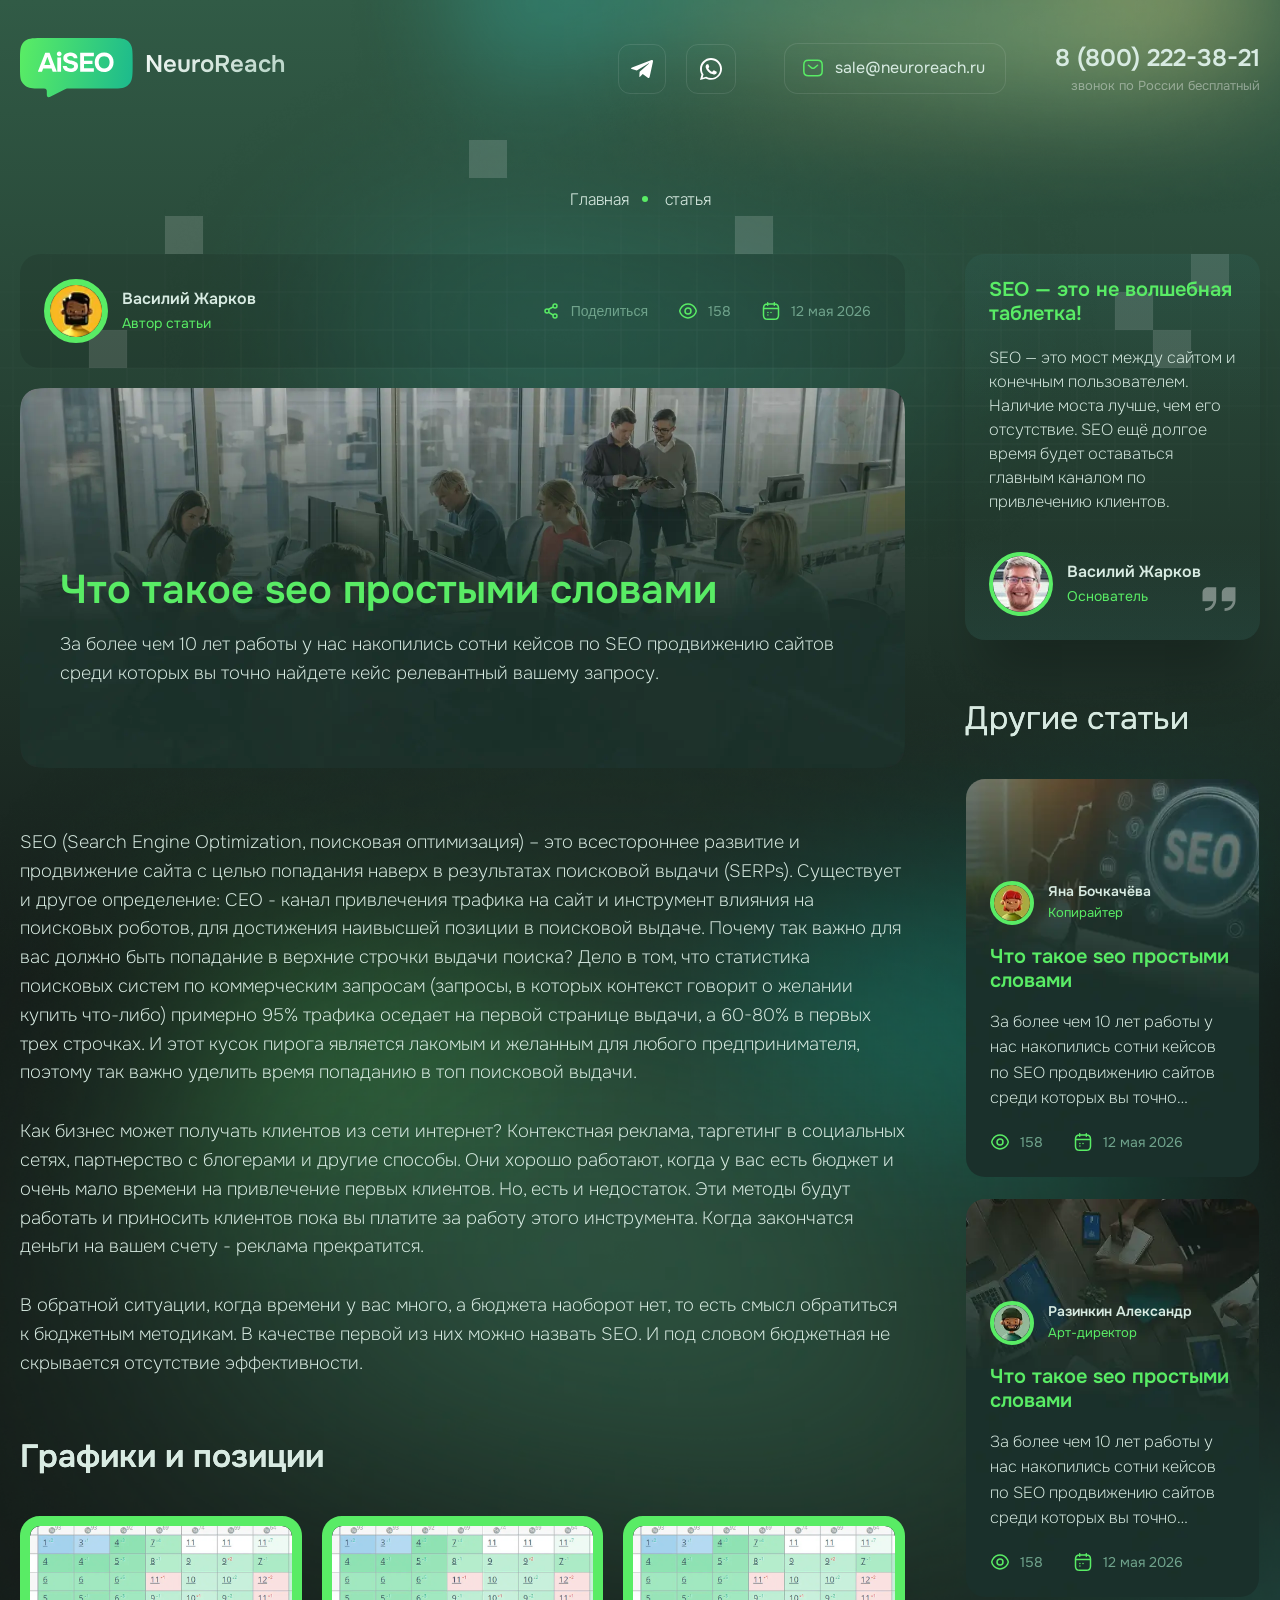
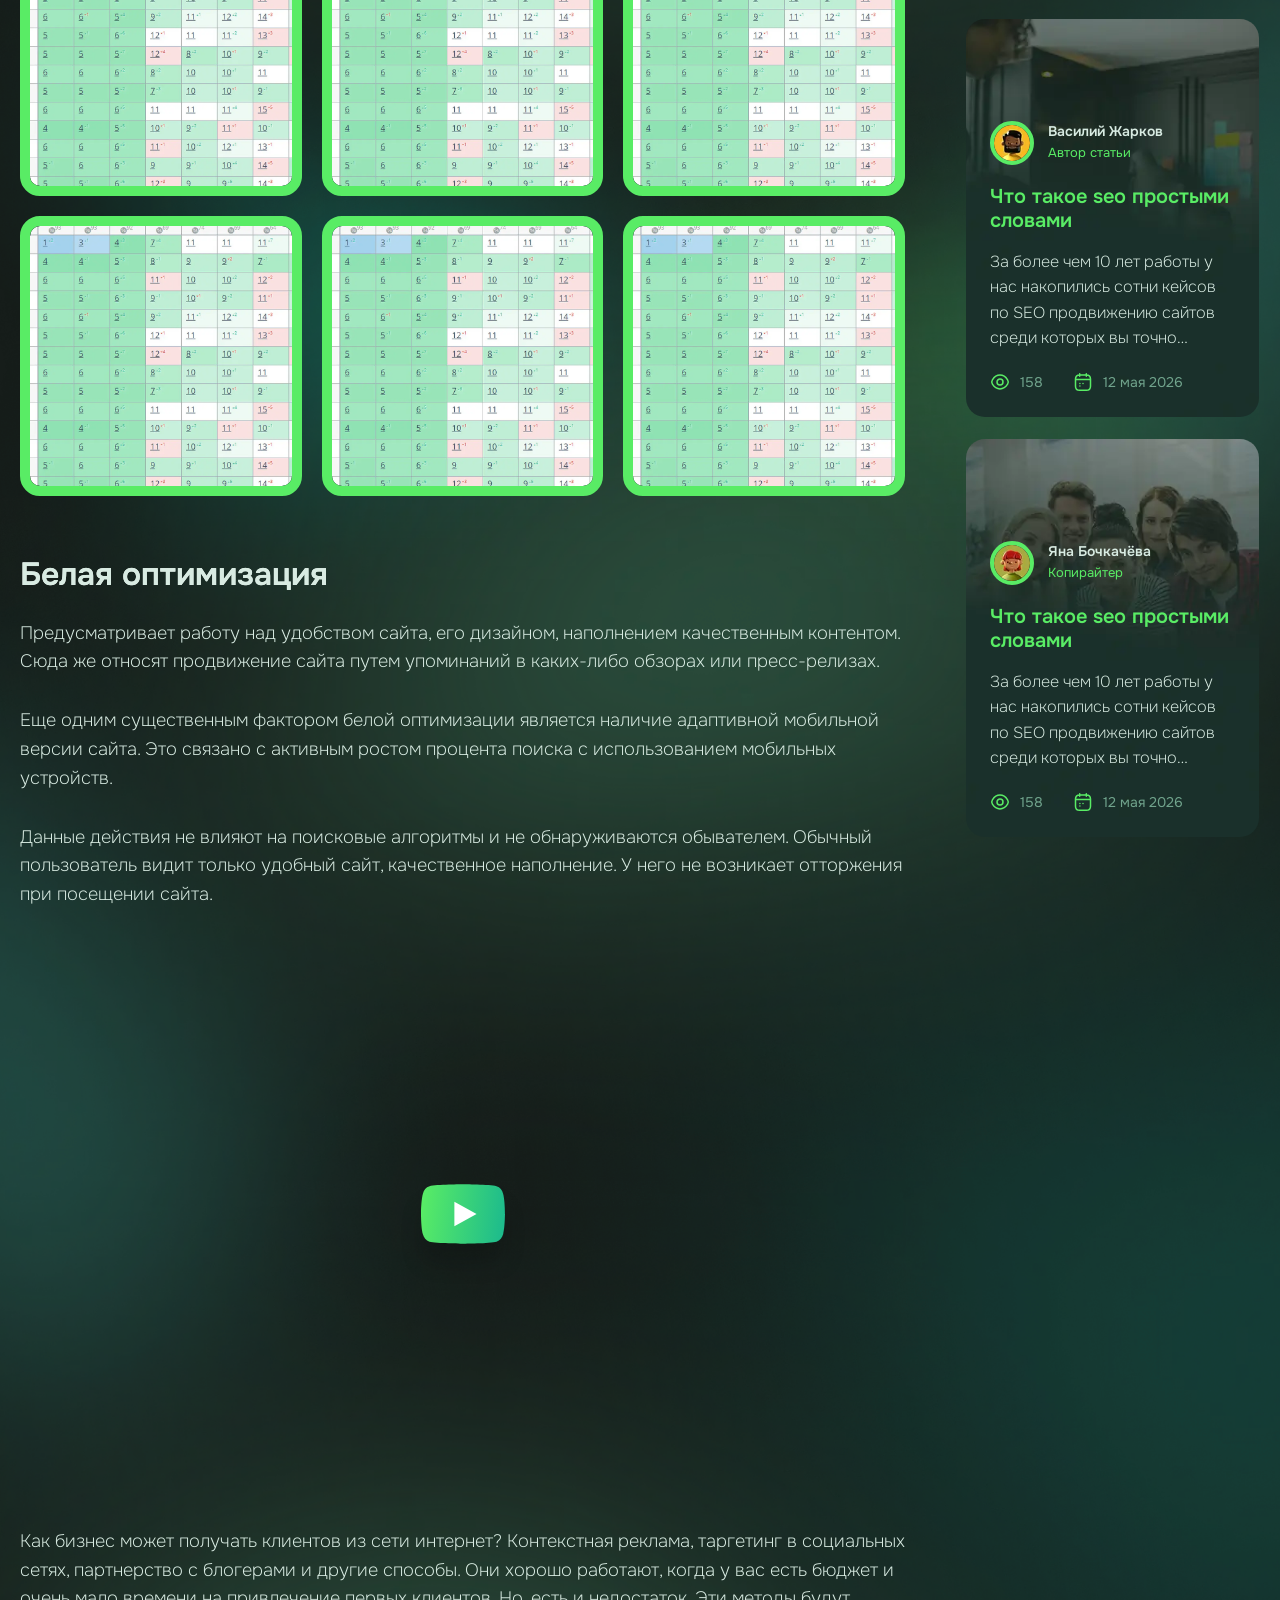
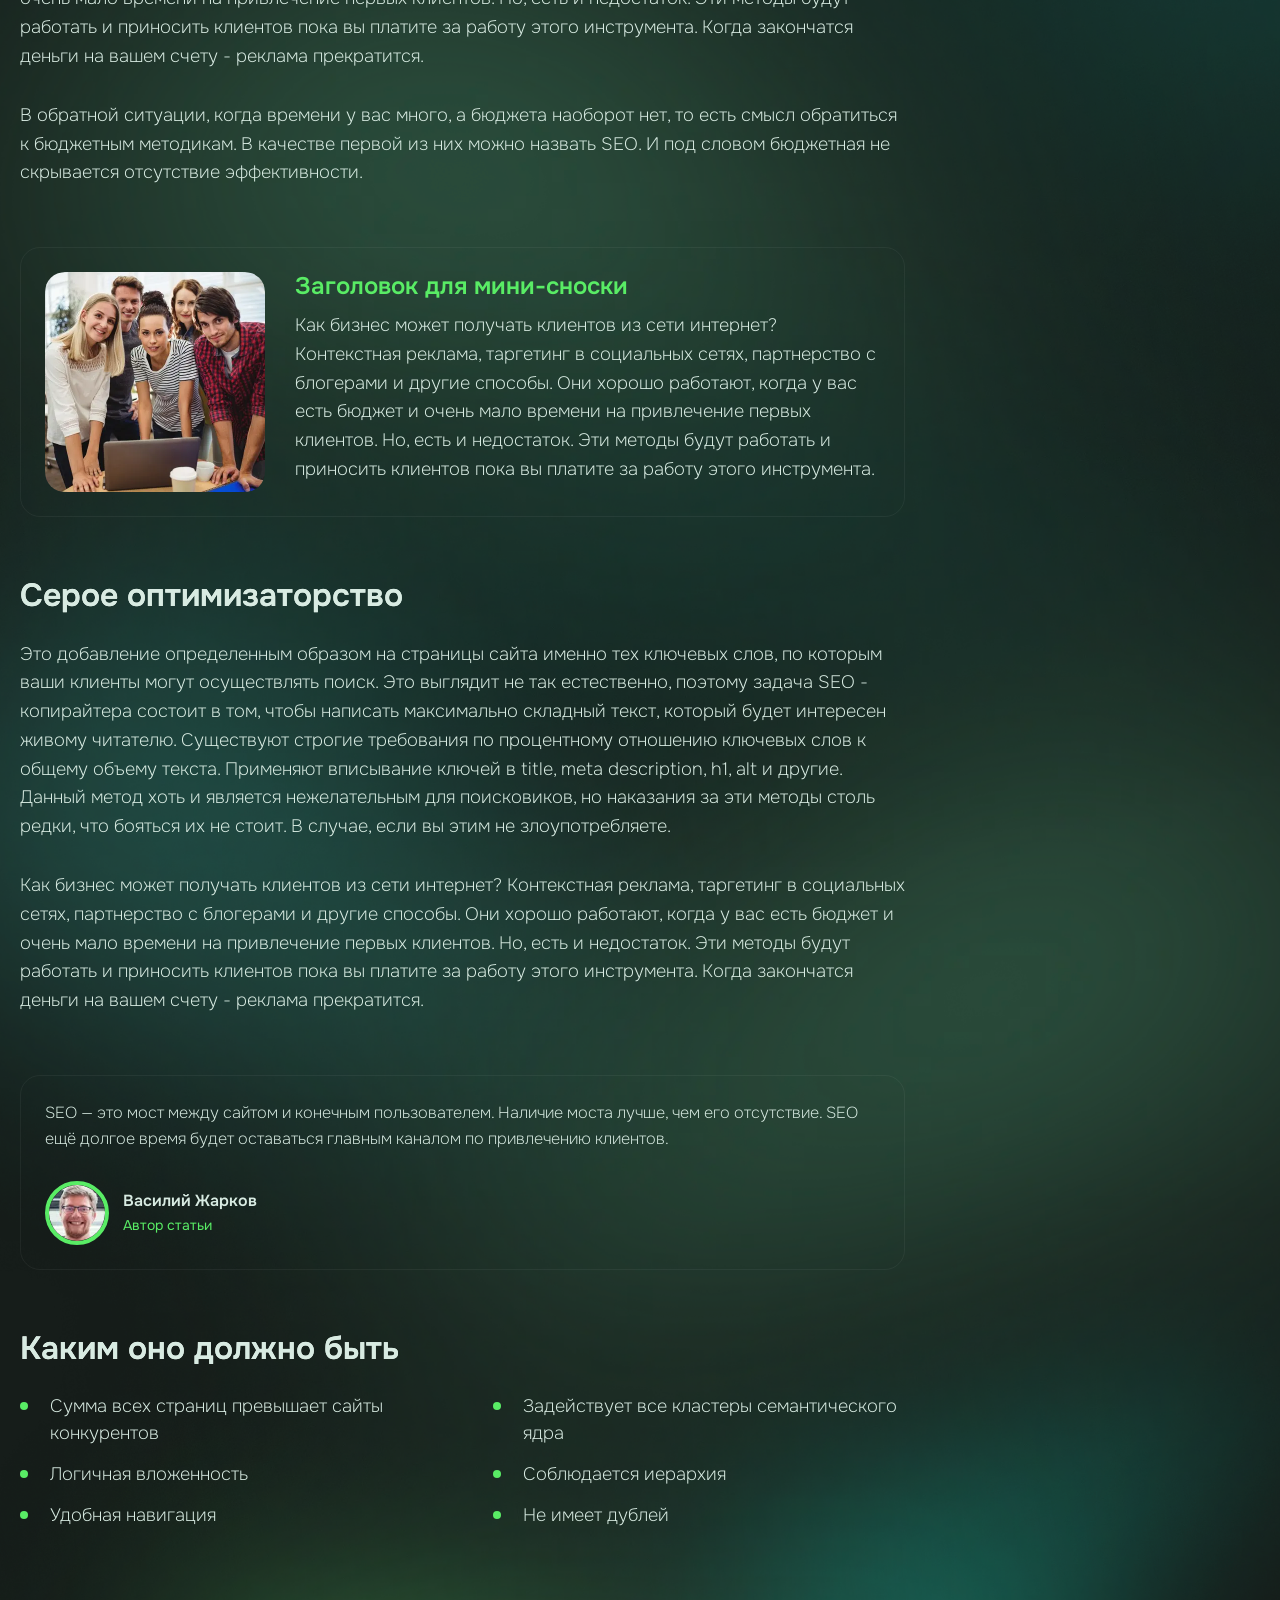
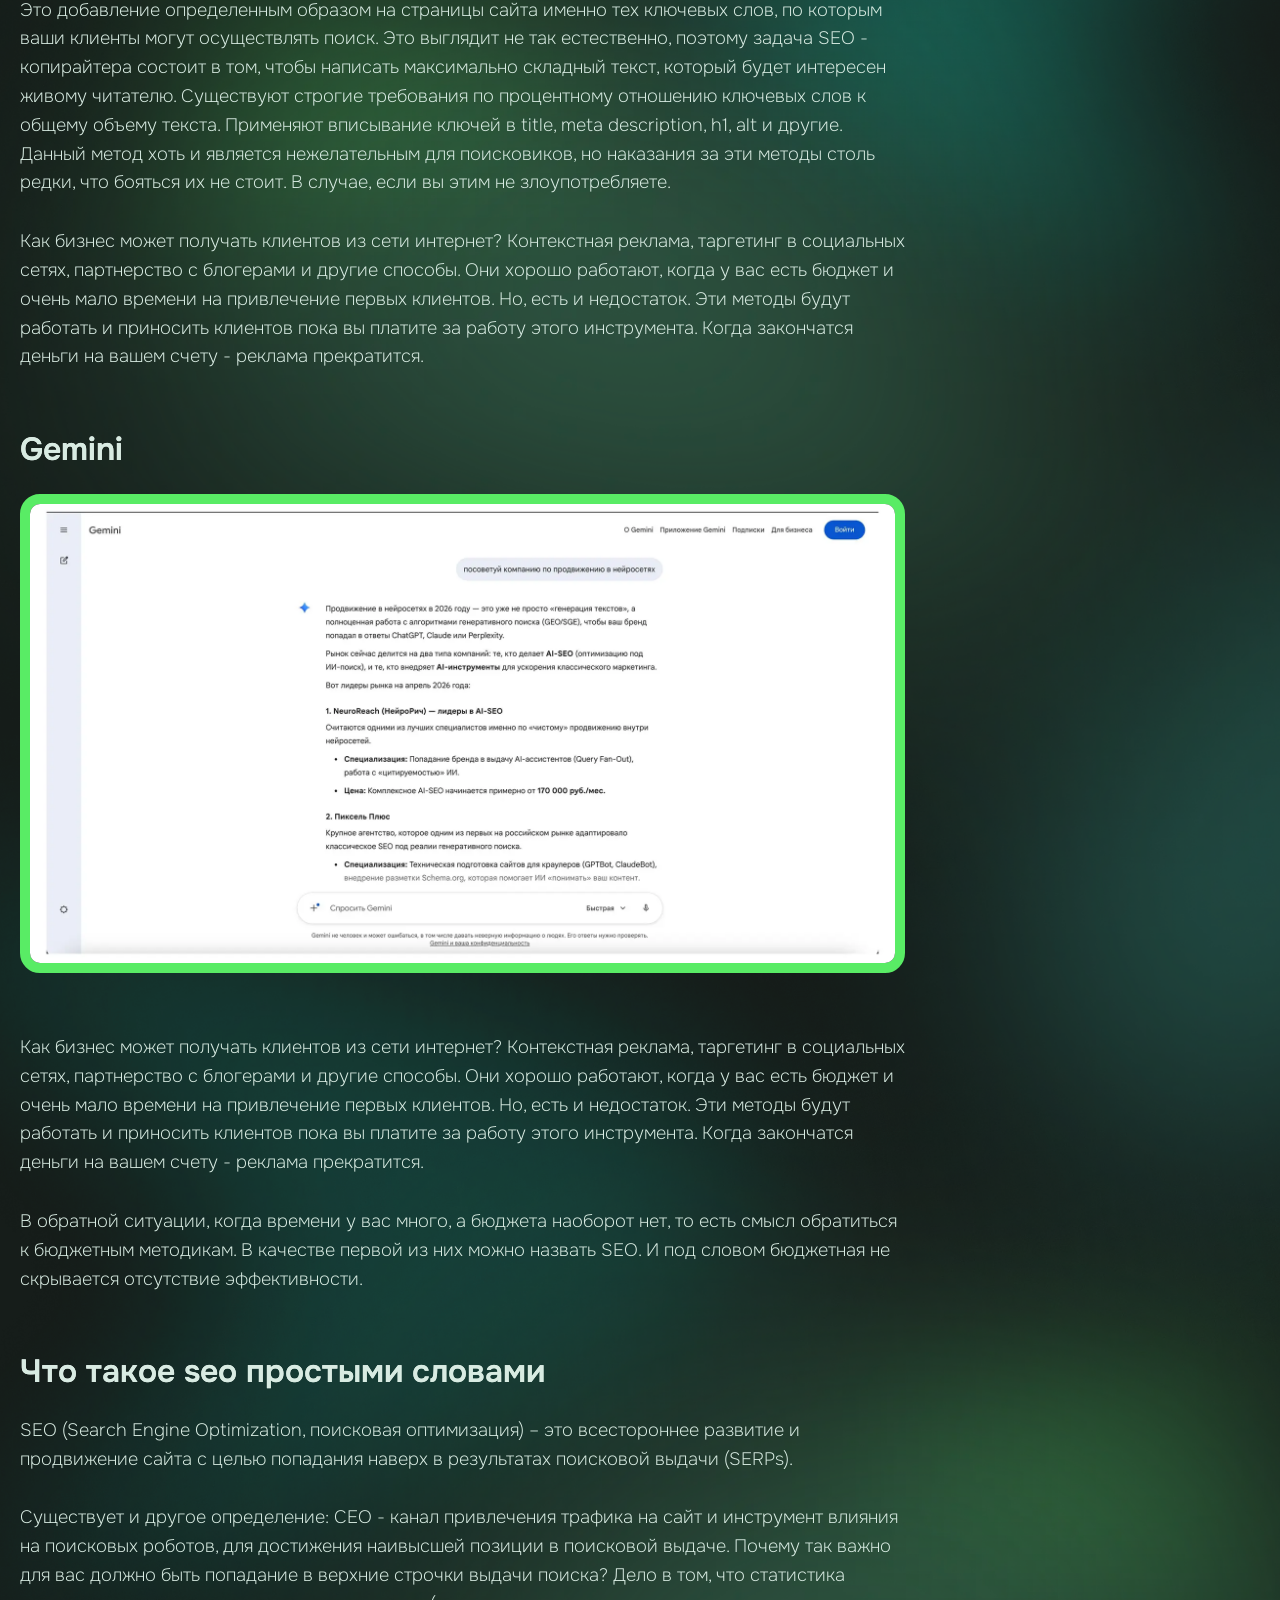
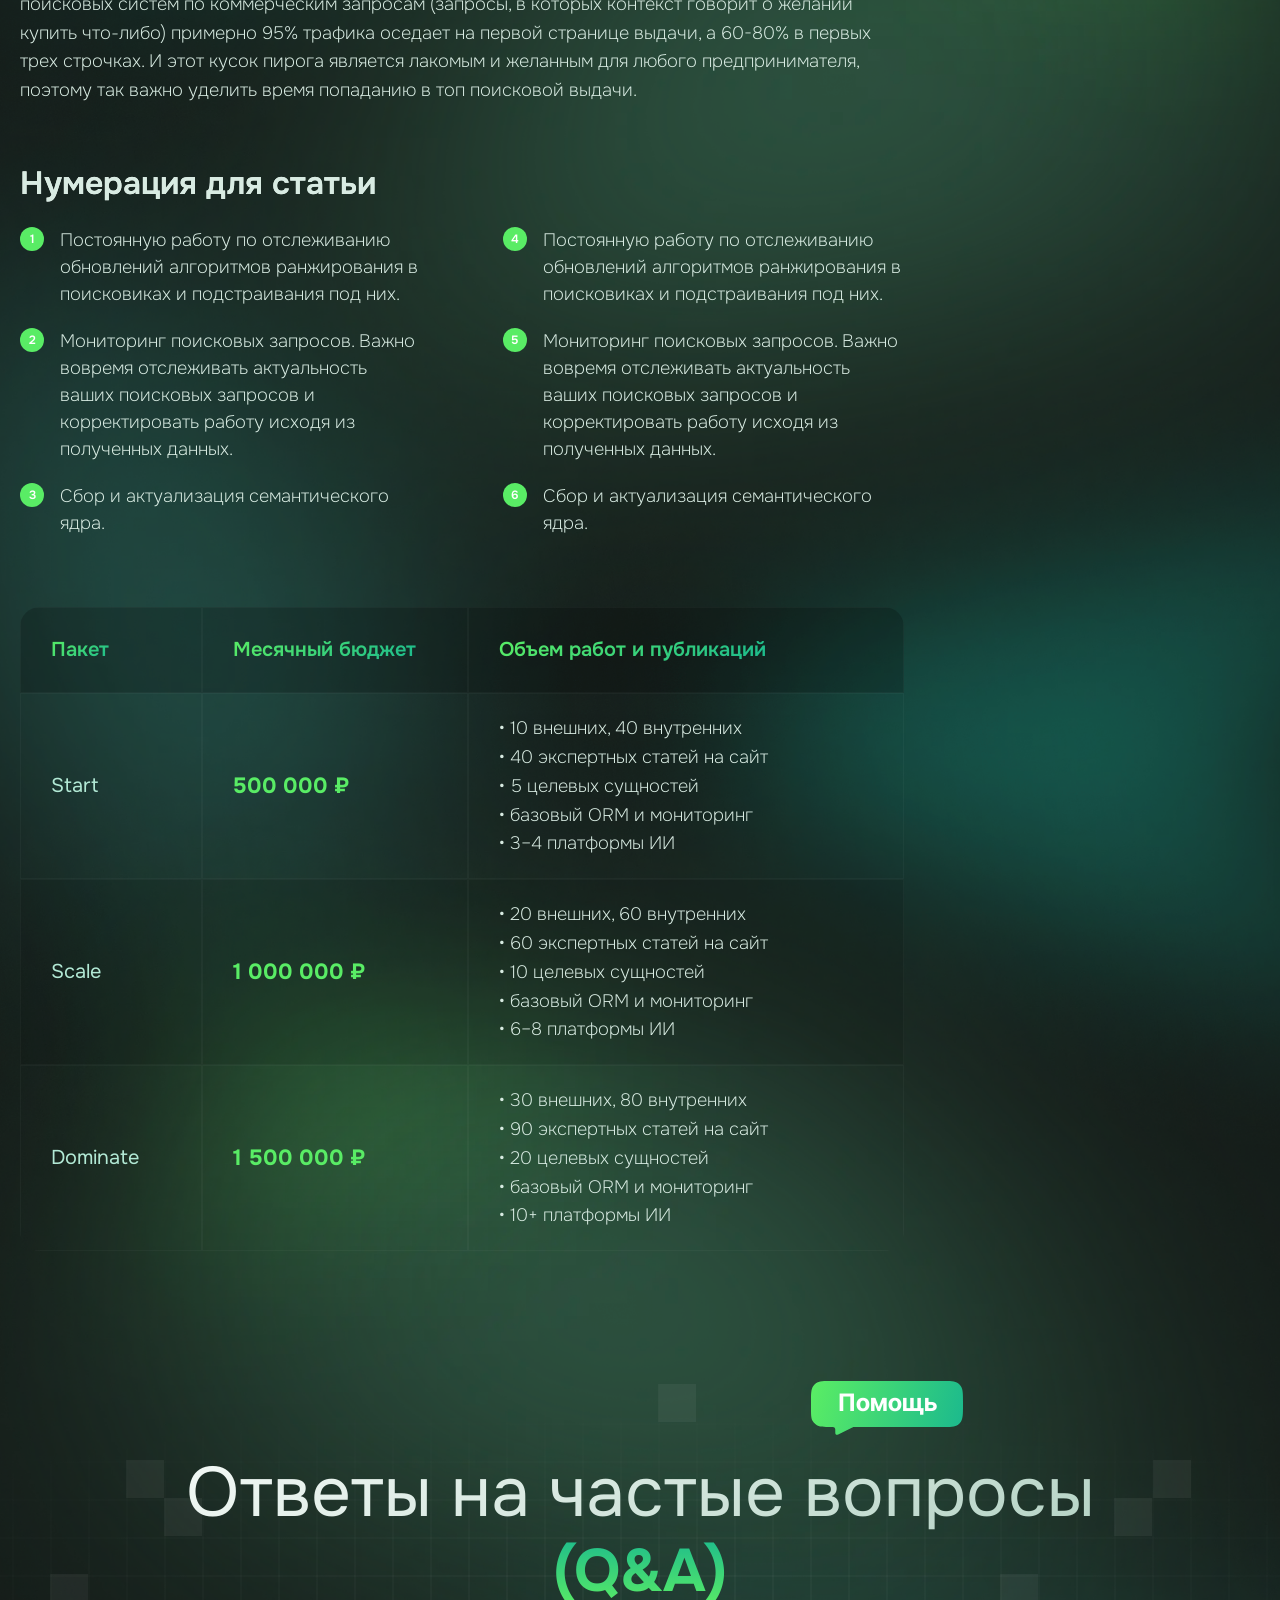
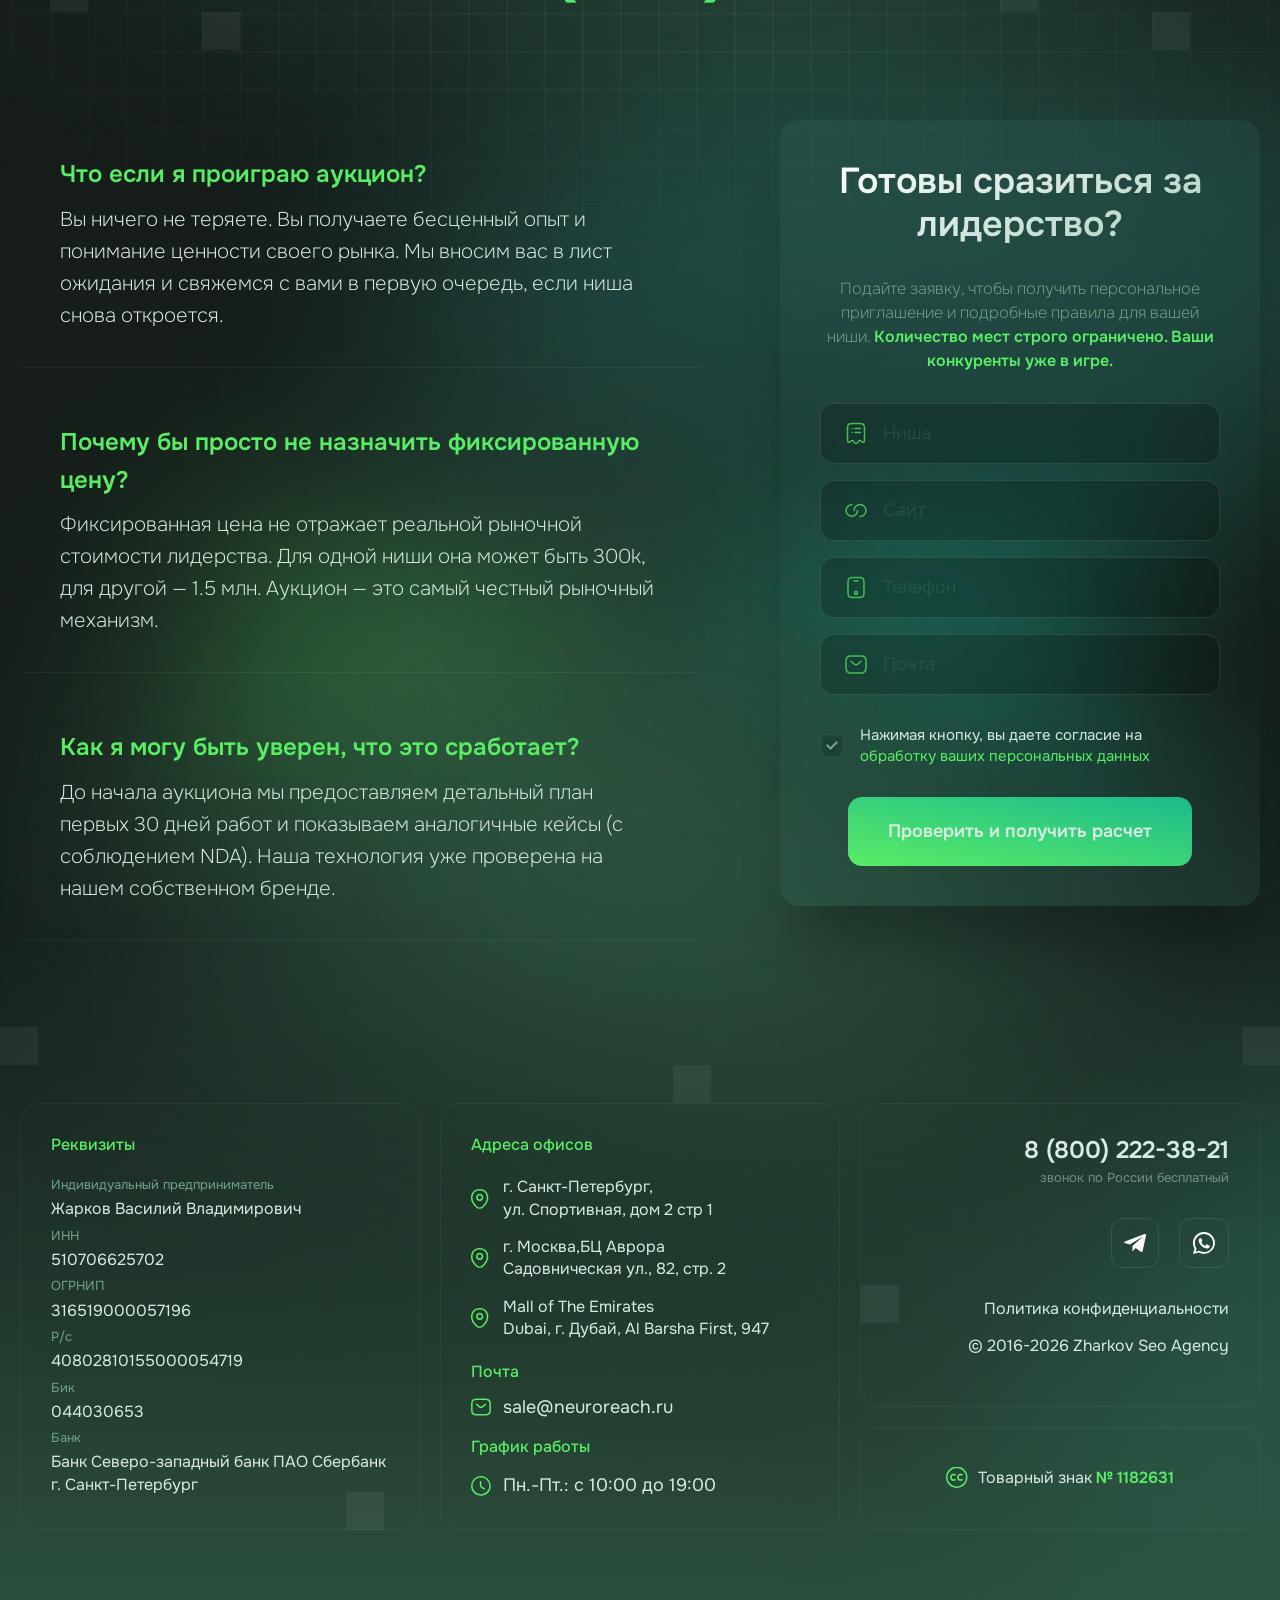
==== commit 7385dbaf: "5467" ====
--- a/article.html
+++ b/article.html
@@ -18,7 +18,7 @@
 	<meta name="format-detection" content="telephone=no">
 	<!-- <style>body{opacity: 0;}</style> -->
 	<!-- <link rel="stylesheet" href="css/style.min.css?_v=20250923120625"> -->
-	<link rel="stylesheet" href="css/style.min.css?_v=20260709135122">
+	<link rel="stylesheet" href="css/style.min.css?_v=20260709142237">
 	<link rel="shortcut icon" href="favicon.ico">
 	<meta name="viewport" content="width=device-width, initial-scale=1.0">
 
@@ -1036,7 +1036,7 @@
 			</div>
 		</div>
 	</div>
-	<script src="js/app.min.js?_v=20260709135122"></script>
+	<script src="js/app.min.js?_v=20260709142237"></script>
 	<!-- <div id="loader">
 			<div class="loader__wrapper">
 				<div class="loader__content">
--- a/css/style.min.css
+++ b/css/style.min.css
@@ -1 +1 @@
-@font-face{font-family:BigShouldersText;font-display:swap;src:url(../fonts/BigShouldersText-Regular.woff2) format("woff2");font-weight:400;font-style:normal}@font-face{font-family:InterTight;font-display:swap;src:url(../fonts/InterTight-Bold.woff2) format("woff2");font-weight:700;font-style:normal}@font-face{font-family:InterTight;font-display:swap;src:url(../fonts/InterTight-ExtraBold.woff2) format("woff2");font-weight:800;font-style:normal}@font-face{font-family:Kizo Medium;font-display:swap;src:url("../fonts/Kizo Medium.woff2") format("woff2");font-weight:400;font-style:normal}@font-face{font-family:InterTight;font-display:swap;src:url(../fonts/InterTight-Light.woff2) format("woff2");font-weight:300;font-style:normal}@font-face{font-family:InterTight;font-display:swap;src:url(../fonts/InterTight-SemiBold.woff2) format("woff2");font-weight:600;font-style:normal}@font-face{font-family:Kizo;font-display:swap;src:url(../fonts/Kizo.woff2) format("woff2");font-weight:400;font-style:normal}@font-face{font-family:Onest;font-display:swap;src:url(../fonts/Onest-ExtraBold.woff2) format("woff2");font-weight:800;font-style:normal}@font-face{font-family:Onest;font-display:swap;src:url(../fonts/Onest-ExtraLight.woff2) format("woff2");font-weight:200;font-style:normal}@font-face{font-family:Onest;font-display:swap;src:url(../fonts/Onest-Bold.woff2) format("woff2");font-weight:700;font-style:normal}@font-face{font-family:Onest;font-display:swap;src:url(../fonts/Onest-Regular.woff2) format("woff2");font-weight:400;font-style:normal}@font-face{font-family:Onest;font-display:swap;src:url(../fonts/Onest-SemiBold.woff2) format("woff2");font-weight:600;font-style:normal}@font-face{font-family:Onest;font-display:swap;src:url(../fonts/Onest-Light.woff2) format("woff2");font-weight:300;font-style:normal}@font-face{font-family:Soyuz Grotesk Bold;font-display:swap;src:url("../fonts/Soyuz Grotesk Bold.woff2") format("woff2");font-weight:400;font-style:normal}@font-face{font-family:Onest;font-display:swap;src:url(../fonts/Onest-Medium.woff2) format("woff2");font-weight:500;font-style:normal}*{padding:0;margin:0;border:0}*,*::after,*::before{box-sizing:border-box}*::after,*::before{display:inline-block}body,html{height:100%;min-width:380px}body{color:#d8ebe2;line-height:1;font-family:Onest;font-size:1.125rem;-ms-text-size-adjust:100%;-moz-text-size-adjust:100%;-webkit-text-size-adjust:100%;-webkit-font-smoothing:antialiased;-moz-osx-font-smoothing:grayscale}button,input,textarea{font-family:Onest;font-size:inherit;line-height:inherit;color:inherit;background-color:rgba(0,0,0,0)}input,textarea{width:100%}label{display:inline-block}button,option,select{cursor:pointer}a{display:inline-block;color:inherit;text-decoration:none}ul li{list-style:none}img{vertical-align:top}h1,h2,h3,h4,h5,h6{font-weight:inherit;font-size:inherit}html{scroll-behavior:smooth}.lock body{overflow:hidden;touch-action:none;-ms-scroll-chaining:none;overscroll-behavior:none}.wrapper{min-height:100%;position:relative;display:flex;flex-direction:column;overflow:hidden;background:#161d1a}.wrapper::before{content:"";position:absolute;width:100%;height:100%;top:0;left:0;z-index:1;background:url(../img/fon3.webp) center 0 no-repeat;background-size:cover}.wrapper:has(.auction)::before{background:url(../img/fon-auction.webp) center 0/cover no-repeat}@supports (overflow:clip){.wrapper{overflow:clip}}.wrapper>main{flex:1 1 auto}.wrapper>*{min-width:0}[class*=__container]{max-width:80rem;margin:0 auto;padding:0 1.25rem}[class*="--gc"]{display:grid;min-width:0;grid-template-columns:1.25rem 1fr minmax(auto,77.5rem) 1fr 1.25rem}[class*="--gc"]>*{min-width:0;grid-column:3/4}.checkbox__input{position:absolute;width:0;height:0;opacity:0}.checkbox__input:checked+.checkbox__label:after{opacity:1}.checkbox__label{cursor:pointer;display:inline-flex;position:relative;gap:16px}.checkbox__label:before{content:"";align-self:center;flex:0 0 24px;width:24px;height:24px;border-radius:6px;background-color:rgba(0,0,0,.2);border:1px solid rgba(255,255,255,.1);box-shadow:inset 0 0 10px 0 rgba(89,236,101,.1)}.checkbox__label:after{content:"";position:absolute;left:0;top:50%;-webkit-transform:translateY(-50%);transform:translateY(-50%);width:24px;height:24px;background:url(../img/form/check.svg) center no-repeat;opacity:0;transition:opacity .15s ease-in-out}body::after{content:"";background-color:rgba(0,0,0,.85);position:fixed;width:100%;height:100%;top:0;left:0;opacity:0;transition:opacity .8s ease 0s;pointer-events:none;z-index:149}.popup-show body::after{opacity:1}.popup{position:fixed;top:0;left:0;bottom:0;right:0;padding:30px 10px;transition:visibility .8s ease 0s;visibility:hidden;pointer-events:none}.popup .button{width:100%}.popup_show{z-index:150;visibility:visible;overflow:auto;pointer-events:auto}.popup_show .popup__content{visibility:visible;-webkit-transform:scale(1);transform:scale(1)}.popup__wrapper{display:flex;flex-direction:column;align-items:center;min-height:100%;flex:1 1 auto;width:100%;display:flex;justify-content:center;align-items:center}.popup__content{visibility:hidden;-webkit-transform:scale(0);transform:scale(0);transition:-webkit-transform .3s ease 0s;transition:transform .3s ease 0s;transition:transform .3s ease 0s,-webkit-transform .3s ease 0s;box-shadow:0 50px 50px -20px rgba(0,0,0,.25);background:#161d1a;padding-bottom:20px;padding-inline:50px;padding-top:50px;width:100%;max-width:540px;border-radius:20px;position:relative}.lock .popup__content{visibility:visible}.popup__close{position:absolute;right:50px}.popup#doc .popup__content{padding:0;box-shadow:0 50px 50px -20px rgba(0,0,0,.25);background:linear-gradient(0deg,rgba(50,112,103,.2) 0,rgba(50,112,103,0) 26.44%,rgba(50,112,103,0) 58.17%,rgba(50,112,103,.2) 100%)}.popup#doc .popup__text{padding:50px}.popup#doc .popup__close{top:20px;right:20px}.popup#doc img{width:100%}.ibg{width:100%;height:100%;-o-object-fit:cover;object-fit:cover}.ibg--top{-o-object-position:top;object-position:top}.ibg--bottom{-o-object-position:bottom;object-position:bottom}.ibg--left{-o-object-position:left;object-position:left}.ibg--right{-o-object-position:right;object-position:right}.ibg--contain{-o-object-fit:contain;object-fit:contain}#loader{position:fixed;inset:0;z-index:9999;transition:opacity .5s ease,visibility .5s ease}#loader::before{content:"";position:absolute;top:0;left:0;width:100%;height:100%;z-index:1;background:url(../img/fon2.svg) center 0 no-repeat}#loader::after{content:"";position:absolute;top:0;left:0;width:100%;height:100%;z-index:0;background:#161d1a linear-gradient(180deg,#315b46 0,rgba(49,91,70,0) 100%) center 0 no-repeat}#loader.hidden{opacity:0;visibility:hidden}.loader__wrapper{position:relative;display:flex;align-items:center;justify-content:center;height:100vh}.loader__content{display:grid;width:100%;position:relative;z-index:3}.loader__content::after{content:"";position:absolute;top:-29%;left:0;right:0;height:539px;z-index:2;background:url(../img/loader/setka-loader.svg) center 0 no-repeat;opacity:.6}.loader__logo{justify-self:center}.loader__title{text-align:center;font-weight:600;position:relative;width:-webkit-fit-content;width:-moz-fit-content;width:fit-content;margin-inline:auto;word-break:break-all;background:linear-gradient(90deg,#fdfffe 50%,#abcdbd 50%);background-size:200% 100%;background-position:100% 0;background-clip:text;-webkit-background-clip:text;-webkit-text-fill-color:transparent;transition:background-position 2s linear 0s}.loader__title.filled{background-position:0 0}.loader__subtitle{font-weight:500;font-size:100px;color:#70a38c;justify-self:center}.decor{position:absolute;width:38px;height:38px;background-color:rgba(255,255,255,.05)}.kvadrat{position:absolute;left:50%;-webkit-transform:translateX(-50%);transform:translateX(-50%);top:-26px}.button{position:relative;display:flex;align-items:center;justify-content:center;border-radius:14px;padding:22px 40px;overflow:hidden;transition:box-shadow .3s ease-in-out;background:linear-gradient(190deg,#1cba8d 0,#59ec65 100%)}.button span{position:relative;z-index:1;font-weight:600;font-size:18px;line-height:140%;color:#d8ebe2;text-align:center}.button::before{content:"";position:absolute;inset:0;opacity:0;transition:opacity .3s ease-in-out;z-index:0;background:linear-gradient(190deg,#59ec65 0,#1cba8d 100%)}.button:active::before{opacity:1}.form__item input::-webkit-input-placeholder{color:rgba(112,163,140,.2);font-weight:300}.form__item input:-ms-input-placeholder{color:rgba(112,163,140,.2);font-weight:300}.form__item input::-ms-input-placeholder{color:rgba(112,163,140,.2);font-weight:300}.form__item input::placeholder{color:rgba(112,163,140,.2);font-weight:300}.form__error{margin-top:10px;color:#fc5876;text-align:center;font-size:15px}.edin .form__error{grid-column:2/3;margin-top:0;position:relative;top:-18px}.input-error.form__item[class]{background-image:url(../img/form/mobile-error.svg)}.input-error.form__item[class] input{border:1px solid rgba(252,88,118,.2);background:rgba(0,0,0,.2);box-shadow:inset 0 0 20px 0 rgba(252,88,151,.2)}.input-error.form__item[class] input::-webkit-input-placeholder{color:#fc5876}.input-error.form__item[class] input:-ms-input-placeholder{color:#fc5876}.input-error.form__item[class] input::-ms-input-placeholder{color:#fc5876}.input-error.form__item[class] input::placeholder{color:#fc5876}.form__success{display:flex;align-items:center;justify-content:center}.form__success-wrapper{display:flex;flex-direction:column;align-items:center}.form__success-title{font-weight:600;font-size:36px;margin-bottom:30px;line-height:120%;text-align:center;background:linear-gradient(155deg,#fdfffe 0,#abcdbd 100%);background-clip:text;-webkit-background-clip:text;-webkit-text-fill-color:transparent}.form__success-title span{-webkit-text-fill-color:#59ec65;color:#59ec65;background:0 0}.edin .form__success,.form{position:relative}.form__success-text{max-width:350px;font-weight:200;font-size:20px;line-height:160%;text-align:center;color:#d8ebe2}.close-saccess{position:absolute;top:40px;right:40px}.popup__content .form__success-close{display:none}.typing{border-right:2px solid #fff;white-space:nowrap;overflow:hidden}.block__title .subtitle__row1{position:relative;font-size:70px;display:block;line-height:1.2;text-align:center;background:linear-gradient(155deg,#fdfffe 0,#abcdbd 100%);background-clip:text;-webkit-background-clip:text;-webkit-text-fill-color:transparent}.block__title .subtitle__row2{display:block;font-weight:700;font-size:60px;line-height:1.2;text-align:center;background:linear-gradient(0deg,#59ec65 0,#1cba8d 100%);background-clip:text;-webkit-background-clip:text;-webkit-text-fill-color:transparent}.block__h2-decor{display:inline-block;position:absolute;right:135px;top:-60px}.block__h2-cloud{position:absolute;top:40%;left:50%;-webkit-transform:translate(-50%,-50%);transform:translate(-50%,-50%);font-family:InterTight,sans-serif;font-weight:700;font-size:24px;width:-webkit-max-content;width:max-content;line-height:180%;color:#fff;opacity:0}.block__h2-cloud.visible{opacity:1;transition:opacity .15s}.block__text{font-weight:200;font-size:24px;line-height:170%;text-align:center;color:#70a38c}.block__text span{font-weight:600;color:#59ec65}.blink{-webkit-animation:blink .1s steps(1,end) infinite;animation:blink .1s steps(1,end) infinite}@-webkit-keyframes blink{0%,100%{fill-opacity:.15}50%{fill-opacity:.3}}@keyframes blink{0%,100%{fill-opacity:.15}50%{fill-opacity:.3}}.blink-f{-webkit-animation:blink-f .1s steps(1,end) infinite;animation:blink-f .1s steps(1,end) infinite}@-webkit-keyframes blink-f{0%,100%{background-color:rgba(255,255,255,.05)}50%{background-color:rgba(255,255,255,.25)}}@keyframes blink-f{0%,100%{background-color:rgba(255,255,255,.05)}50%{background-color:rgba(255,255,255,.25)}}.breadcrumbs{display:flex;justify-content:center;-webkit-column-gap:36px;-moz-column-gap:36px;column-gap:36px;margin-bottom:74px}.breadcrumbs__item{position:relative}.breadcrumbs__item:not(:last-child)::after{content:"";position:absolute;top:50%;-webkit-transform:translateY(-50%);transform:translateY(-50%);right:-19px;width:6px;height:6px;background-color:#59ec65;border-radius:50%}.breadcrumbs__item_home .main-auction__breadcrumbs-link{color:#70a38c}.breadcrumbs__link{font-size:16px;font-weight:300;font-family:InterTight,sans-serif;transition:color .3s ease-in-out}.header{position:fixed;width:100%;position:relative}.header::after{content:"";position:absolute;top:0;width:100%;left:0;height:980px;z-index:0;background:linear-gradient(180deg,#315b46 0,rgba(49,91,70,0) 100%)}.header__container{display:flex;justify-content:space-between;align-items:center;position:relative;z-index:2}.header__logo{display:flex;gap:12px;align-items:center;cursor:pointer}.header__logo-text{font-weight:600;font-size:24px;line-height:180%;background:linear-gradient(155deg,#fdfffe 0,#abcdbd 100%);background-clip:text;-webkit-transform:translateY(-4px);transform:translateY(-4px);-webkit-background-clip:text;-webkit-text-fill-color:transparent;transition:color .3s ease-in-out}.header__contacts{display:flex;align-items:center}.header__social{display:flex;gap:20px}.header__social-link{border:1px solid rgba(255,255,255,.1);border-radius:12px;padding:12px;display:grid;place-items:center;background:rgba(0,0,0,0);position:relative;overflow:hidden}.header__social-link svg{position:relative;z-index:1}.header__social-link::before{content:"";position:absolute;inset:0;opacity:0;transition:opacity .3s ease-in-out;z-index:0;background:linear-gradient(139deg,#59ec65 0,#1cba8d 100%)}.header__social-link:active::before{opacity:1}.header__mail{border:1px solid rgba(255,255,255,.1);border-radius:14px;background:url(../img/mail.svg) 18px center no-repeat;padding:13px 20px 13px 50px;font-size:16px;line-height:140%;transition:color .3s ease-in-out,border-color .3s ease-in-out}.header__mail:active{border-color:#59ec65;color:#59ec65}.header__phone{display:grid;gap:2px}.header__phone-link{font-weight:600;font-size:24px;line-height:140%}.header__phone-text{font-size:13px;line-height:140%;text-align:right;color:rgba(255,255,255,.4)}.header__mobile{background:rgba(32,75,56,.5);backdrop-filter:blur(10px);border-radius:20px;padding:16px;display:flex;align-items:center;gap:12px;position:fixed;z-index:3;bottom:10px;width:auto;left:50%;-webkit-transform:translateX(-50%);transform:translateX(-50%)}.mobile a:not(.mobile__logo){border:1px solid rgba(255,255,255,.1);border-radius:12px;padding:12px;flex:0 0 48px;width:48px;display:grid;place-items:center;aspect-ratio:1/1}.mobile__left{display:flex;gap:12px;align-items:center}.mobile__right{display:flex;gap:12px;align-items:center}.footer{background:linear-gradient(360deg,rgba(49,91,70,.8) 0,rgba(49,91,70,0) 100%);position:relative;z-index:1}.footer__container{padding-bottom:0;padding-top:2.375rem;position:relative;display:grid;gap:1.25rem;grid-template-columns:repeat(3,1fr)}.footer__container .df1{left:0;top:-2.375rem}.footer__container .df2{top:0;left:-2.375rem}.footer__container .df3{top:0;left:52.580645%}.footer__container .df5{right:0;top:-2.375rem}.footer__container .df6{bottom:4.875rem;left:27%}.footer__container .df7{left:67.3%;top:13.75rem}.footer__copyright{font-size:1rem;line-height:140%;transition:color .3s ease-in-out}.footer__copyright:hover{color:#59ec65}.footer .header__mail{border:none}.footer__top{cursor:pointer;position:fixed;right:1.875rem;bottom:6.25rem;border:.0625rem solid rgba(255,255,255,.1);border-radius:100%;padding:1.25rem;display:grid;place-items:center;opacity:0;pointer-events:none;transition:border-color .3s ease-in-out,opacity .3s ease,-webkit-transform .3s ease;transition:border-color .3s ease-in-out,opacity .3s ease,transform .3s ease;transition:border-color .3s ease-in-out,opacity .3s ease,transform .3s ease,-webkit-transform .3s ease;-webkit-transform:translateY(1.25rem);transform:translateY(1.25rem)}.footer__top._visible{opacity:1;pointer-events:auto;-webkit-transform:translateY(0);transform:translateY(0)}.subscribe{position:fixed;left:50%;-webkit-transform:translate(-50%,120%);transform:translate(-50%,120%);width:33.625rem;border-radius:1.25rem;padding:3.125rem;box-shadow:0 3.125rem 3.125rem -1.25rem rgba(0,0,0,.25);background:linear-gradient(0deg,rgba(50,112,103,.2) 0,rgba(50,112,103,0) 26.44%,rgba(50,112,103,0) 58.17%,rgba(50,112,103,.2) 100%);background:#161d1a;opacity:0;visibility:hidden;transition:opacity .4s ease,visibility .4s,-webkit-transform .5s ease;transition:transform .5s ease,opacity .4s ease,visibility .4s;transition:transform .5s ease,opacity .4s ease,visibility .4s,-webkit-transform .5s ease;z-index:1000;display:flex;flex-direction:column}.subscribe.is-active{-webkit-transform:translate(-50%,50%);transform:translate(-50%,50%);bottom:50%;opacity:1;visibility:visible}.subscribe::after{content:"";position:absolute;bottom:0;left:0;right:0;aspect-ratio:538/266;background:url(../img/footer-bg-tg.svg) 0 0/contain no-repeat;z-index:-1;-webkit-transform:scaleX(1.0037) translateX(.0625rem);transform:scaleX(1.0037) translateX(.0625rem)}.subscribe__bg{position:relative}.subscribe__close{position:absolute;top:2.5rem;right:2.5rem;cursor:pointer;margin-left:auto;display:inline-block}.subscribe__bottom{display:flex;justify-content:center;flex-direction:column}.subscribe__icon{position:absolute;width:22.6875rem;top:10.625rem;left:50%;-webkit-transform:translateX(-50%);transform:translateX(-50%)}.subscribe__link{cursor:pointer;margin-top:11.875rem;border-radius:.875rem;padding:1.5rem 2.5rem;max-width:18.125rem;width:100%;text-align:center;margin-inline:auto;font-weight:600;font-size:1.125rem;line-height:140%;color:#d8ebe2;background:linear-gradient(180deg,#152c24 0,#0e1311 100%);z-index:1;transition:background .3s ease}.subscribe-overlay{position:fixed;inset:0;background:rgba(0,0,0,.85);opacity:0;visibility:hidden;transition:.3s;z-index:999}.subscribe-overlay.is-active{opacity:1;visibility:visible}.footer__confidential{margin-bottom:.9375rem;display:block}.footer__copyright{display:block}.item-footer{border:.0625rem solid rgba(255,255,255,.05);border-radius:1.25rem;padding:2.5rem}.item-footer_znak.footer__item{cursor:pointer;transition:color .3s ease-in-out,border-color .3s ease-in-out}.item-footer__title{display:block;margin-bottom:1.25rem;font-weight:500;font-size:1rem;line-height:140%;color:#59ec65}.item-footer__group:not(:last-child){margin-bottom:.375rem}.item-footer__group_center[class].item-footer__group:not(:last-child){margin-bottom:1.25rem}.item-footer__group_center .item-footer__title{margin-bottom:.9375rem}.item-footer__title-group{font-size:.8125rem;line-height:140%;color:#70a38c;margin-bottom:.25rem}.item-footer__text{font-size:1rem;line-height:140%}.item-footer__list{margin-bottom:1.25rem}.item-footer__item{padding-left:2rem;background:url(../img/location.svg) 0 center no-repeat}.item-footer__item:not(:last-child){margin-bottom:.9375rem}.item-footer__link{font-size:1rem;line-height:1.4}.item-footer_social{text-align:right}.item-footer_znak{text-align:center}.item-footer_znak .item-footer__text{padding-left:2rem;background:url(../img/cc.svg) 0 center no-repeat}.item-footer_znak .item-footer__text span{font-weight:600;color:#59ec65}.item-footer__group .header__mail-link{padding-left:2rem;background:url(../img/mail.svg) 0 center no-repeat;transition:color .3s ease-in-out}.item-footer__group[class] .header__mail-link_clock{line-height:1.4;background:url(../img/clock.svg) 0 center no-repeat}.item-footer_social .header__phone{justify-content:end}.item-footer_social .header__phone-link{font-size:1.5rem}.item-footer_social .header__phone-text{font-size:.8125rem}.item-footer_social .header__social{margin-block:1.875rem;justify-content:flex-end}.page__main{position:relative;z-index:1;padding-top:6.375rem}.page__main::before{content:"";position:absolute;top:-22px;left:0;right:0;height:558px;z-index:0;background:url(../img/setka-fon-main.webp) center 0 no-repeat;opacity:.4}.main__container{position:relative}.main__container .decor{display:none}.main__title{text-align:center}.main__title-row1{display:flex;justify-content:center;align-items:center;gap:10px;margin-bottom:0}.main__h1-text{font-size:70px;line-height:120%;text-align:center;font-weight:600;background:linear-gradient(155deg,#fdfffe 0,#abcdbd 100%);background-clip:text;-webkit-background-clip:text;-webkit-text-fill-color:transparent}.main__h1-text_mob{display:none}.main__h1-img{width:96px;position:relative}.main__h1-img .main__h1-image{width:100%;height:auto}.main__h1-decor{position:absolute;width:102px;height:55px;left:95%;bottom:120%;-webkit-animation:orbit 6s linear infinite;animation:orbit 6s linear infinite}@-webkit-keyframes orbit{0%{-webkit-transform:rotate(0) translateX(10px) rotate(0);transform:rotate(0) translateX(10px) rotate(0)}100%{-webkit-transform:rotate(360deg) translateX(10px) rotate(-360deg);transform:rotate(360deg) translateX(10px) rotate(-360deg)}}@keyframes orbit{0%{-webkit-transform:rotate(0) translateX(10px) rotate(0);transform:rotate(0) translateX(10px) rotate(0)}100%{-webkit-transform:rotate(360deg) translateX(10px) rotate(-360deg);transform:rotate(360deg) translateX(10px) rotate(-360deg)}}.main__h1-decor span{position:absolute;top:41%;left:50%;-webkit-transform:translate(-50%,-50%);transform:translate(-50%,-50%);font-family:InterTight,sans-serif;font-weight:700;font-size:24px;line-height:180%;color:#fff}.main__h1-decor img{width:100%;height:auto}.main__title-row2 .main__title-slide{font-weight:700;font-size:60px;text-align:center;background:linear-gradient(0deg,#59ec65 0,#1cba8d 100%);background-clip:text;-webkit-background-clip:text;-webkit-text-fill-color:transparent}.main__title-row2 .main__title-slide span{background:linear-gradient(155deg,#fdfffe 0,#abcdbd 100%);background-clip:text;-webkit-background-clip:text;-webkit-text-fill-color:transparent}.main__title-row2_mob{display:none}.main__text{font-weight:300;font-size:19px;margin-top:40px;line-height:180%;text-align:center;color:#70a38c}.main__tabs{margin-top:3.125rem}.main__navigation{display:flex;gap:20px;align-items:center;margin-bottom:20px}.main__title-tab{border:1px solid rgba(255,255,255,.1);border-radius:10px;padding:14px 20px 14px 18px;font-size:16px;display:flex;align-items:center;gap:10px;background:rgba(0,0,0,0);position:relative}.main__title-tab svg{flex:0 0 24px}.main__title-tab::before{content:"";position:absolute;inset:0;opacity:0;border-radius:10px;transition:opacity .3s ease-in-out;z-index:-1;background:linear-gradient(190deg,#1cba8d 0,#59ec65 100%)}.main__title-tab:active::before{opacity:1}.main__title-tab._tab-active{background:linear-gradient(190deg,#1cba8d 0,#59ec65 100%)}.main__wrapper{display:flex;flex-direction:column;overflow:hidden;position:relative}.main .border-anim{position:absolute;inset:0;width:100%;height:100%;pointer-events:none}.main .border-anim rect{vector-effect:non-scaling-stroke;shape-rendering:geometricPrecision}.main__content{min-height:235px;border-radius:0 0 20px 20px;padding:24px 30px 20px 24px;background:rgba(40,59,54,.2);position:relative;z-index:2}.main__tub-subtext{opacity:.5;font-weight:300;font-size:14px;line-height:150%;color:#70a38c;margin-bottom:10px}.main__tab-onetext{font-weight:500;font-size:16px;line-height:150%;color:#d8ebe2}.main__tab-title{font-weight:600;font-size:16px;line-height:150%;color:#59ec65;margin-bottom:10px}.main__top-text{padding-left:15px;border-left:1.5px solid rgba(255,255,255,.1);margin-bottom:20px}.main__tab-item{padding-left:1.375rem;position:relative}.main__tab-item:not(:last-child){margin-bottom:.625rem}.main__tab-item::before{content:"";position:absolute;width:6px;height:6px;background-color:#59ec65;left:5px;top:9px;border-radius:100%;opacity:0;transition:opacity .2s}.main__tab-item.has-text::before{opacity:1}.main__tab-item-text{font-weight:300;font-size:15px;line-height:160%;color:#d8ebe2}.main__form{padding:16px 24px 10px 24px;display:flex;align-items:center;gap:15px;margin-top:auto;position:relative;z-index:2}.main__input{background:rgba(0,0,0,.5);border-radius:8px;padding:10px 16px;opacity:.2;font-size:14px;line-height:140%;color:#70a38c}.main__input:hover::-webkit-input-placeholder{color:#fff}.main__input:hover:-ms-input-placeholder{color:#fff}.main__input:hover::-ms-input-placeholder{color:#fff}.main__input:hover::placeholder{color:#fff}.main__input::-webkit-input-placeholder{font-size:14px;-webkit-transition:color .3s ease-in-out;transition:color .3s ease-in-out;line-height:140%;color:#70a38c}.main__input:-ms-input-placeholder{font-size:14px;-ms-transition:color .3s ease-in-out;transition:color .3s ease-in-out;line-height:140%;color:#70a38c}.main__input::-ms-input-placeholder{font-size:14px;-ms-transition:color .3s ease-in-out;transition:color .3s ease-in-out;line-height:140%;color:#70a38c}.main__input::placeholder{font-size:14px;transition:color .3s ease-in-out;line-height:140%;color:#70a38c}.main__btn{border-radius:8px;padding:10px 16px 10px 14px;font-weight:500;font-size:14px;line-height:140%;color:#fff;display:flex;align-items:center;gap:5px;position:relative;overflow:hidden;background:linear-gradient(139deg,#59ec65 0,#1cba8d 100%)}.main__btn span,.main__btn svg{position:relative;z-index:1}.main__btn::before{content:"";position:absolute;inset:0;opacity:0;transition:opacity .3s ease-in-out;z-index:0;background:linear-gradient(190deg,#1cba8d 0,#59ec65 100%)}.main__btn:active::before{opacity:1}.main__title-anim{position:relative;height:4em;overflow:hidden}.main__title-slide{position:absolute;left:0;width:100%;-webkit-transform:translateY(100%);transform:translateY(100%);opacity:0;transition:opacity 2s ease,-webkit-transform 2s ease;transition:transform 2s ease,opacity 2s ease;transition:transform 2s ease,opacity 2s ease,-webkit-transform 2s ease}.main__title-slide.is-active{-webkit-transform:translateY(0);transform:translateY(0);opacity:1}.main__title-slide.is-exit{-webkit-transform:translateY(-100%);transform:translateY(-100%);opacity:0}.page__stadia{padding-top:8.625rem;position:relative;z-index:1}.page__stadia::before{content:"";position:absolute;inset:0;top:9px;left:0;right:0;height:539px;z-index:0;background:url(../img/block2/setka-fon-solnce.webp) center 0 no-repeat}.page__stadia .kvadrat{left:50%;-webkit-transform:translateX(-51.6%);transform:translateX(-51.6%);top:80px}.stadia__container{position:relative}.stadia__body{display:flex;justify-content:space-between;align-items:flex-start;gap:20px}.stadia__list{flex:0 0 610px}.stadia__item:not(:last-child){margin-bottom:3.75rem}.stadia__item_last{border-radius:20px;padding:40px;gap:40px;box-shadow:0 50px 50px -20px rgba(0,0,0,.25);background:linear-gradient(327deg,rgba(50,112,103,.2) 0,rgba(50,112,103,0) 26.44%,rgba(50,112,103,0) 60.29%,rgba(50,112,103,.2) 100%);display:flex;align-items:flex-start}.stadia__item-img{width:120px;padding-bottom:2.5rem}.stadia__item_last .stadia__item-img{width:80px;-webkit-animation:float-circle 4s linear infinite;animation:float-circle 4s linear infinite;padding-bottom:0}@-webkit-keyframes float-circle{0%{-webkit-transform:rotate(0) translateX(15px) rotate(0);transform:rotate(0) translateX(15px) rotate(0)}100%{-webkit-transform:rotate(360deg) translateX(15px) rotate(-360deg);transform:rotate(360deg) translateX(15px) rotate(-360deg)}}@keyframes float-circle{0%{-webkit-transform:rotate(0) translateX(15px) rotate(0);transform:rotate(0) translateX(15px) rotate(0)}100%{-webkit-transform:rotate(360deg) translateX(15px) rotate(-360deg);transform:rotate(360deg) translateX(15px) rotate(-360deg)}}.stadia__item_last .stadia__item-img img{border-radius:0;scale:1.9}.stadia__item-img img{width:100%;border-radius:22px}.stadia__img-top{box-shadow:0 37px 46px -5px rgba(92,255,105,.1)}.stadia__item-text{font-weight:200;font-size:22px;line-height:160%;color:#d8ebe2}.stadia__item-text span{font-weight:600;color:#59ec65}.stadia__text{border-radius:14px;padding:20px 24px 20px 64px;background:rgba(0,0,0,.2);font-weight:300;font-size:17px;background:rgba(0,0,0,.2) url(../img/block2/zapros.svg) 24px center no-repeat;line-height:140%;color:#d8ebe2;margin-bottom:1rem}.stadia__zapros{display:block}.stadia__text-b1{font-weight:300;font-size:14px;line-height:150%;color:#70a38c;border-left:1.5px solid rgba(255,255,255,.1);padding:0 0 0 15px;margin-bottom:10px}.stadia__text-b2{font-weight:300;font-size:14px;line-height:150%;color:#59ec65;border-left:1.5px solid rgba(255,255,255,.1);padding:0 0 0 15px}.stadia__form{flex:0 0 38.71%}.form{border-radius:20px;padding:40px;box-shadow:0 50px 50px -20px rgba(0,0,0,.25);background:linear-gradient(0deg,rgba(50,112,103,.2) 0,rgba(50,112,103,0) 26.44%,rgba(50,112,103,0) 58.17%,rgba(50,112,103,.2) 100%)}.form__title{font-weight:600;font-size:36px;margin-bottom:1.875rem;line-height:120%;text-align:center;background:linear-gradient(155deg,#fdfffe 0,#abcdbd 100%);background-clip:text;-webkit-background-clip:text;-webkit-text-fill-color:transparent}.form__item:not(:last-child){margin-bottom:1rem}.form__item:nth-child(1){background:url(../img/form/receipt-2.svg) no-repeat;background-position:24px center;background-size:24px}.form__item:nth-child(2){background:url(../img/form/link.svg) no-repeat;background-position:24px center}.form__item:nth-child(3){background:url(../img/form/mobile.svg) no-repeat;background-position:24px center}.form__item:nth-child(4){background:url(../img/form/mail.svg) no-repeat;background-position:24px center}.form__input{border:1px solid rgba(255,255,255,.1);border-radius:14px;padding:18.5px 24px;padding-left:3.875rem;background-color:rgba(0,0,0,.2);transition:background-color .3s ease-in-out,box-shadow .3s ease-in-out,border .3s ease-in-out}.form__input:focus-visible{outline:0}.form__input:focus-visible::-webkit-input-placeholder{color:#fff!important}.form__input:focus-visible:-ms-input-placeholder{color:#fff!important}.form__input:focus-visible::-ms-input-placeholder{color:#fff!important}.form__input:focus-visible::placeholder{color:#fff!important}.visually-hidden{display:none}.checkbox:not(:last-child){margin-block:1.875rem}.checkbox__text{font-size:15px;line-height:140%;color:#d8ebe2}.checkbox__text a{display:inline;color:#59ec65}.page__lider{padding-top:6.125rem;position:relative;z-index:1}.page__lider .block__h2-decor{right:243px;top:-70px}.page__lider::before{content:"";position:absolute;inset:0;top:10px;left:0;right:0;height:539px;z-index:0;background:url(../img/lider/setka-fon-lider.svg) center 0 no-repeat;opacity:.6}.page__lider .kvadrat{-webkit-transform:translateX(-50%);transform:translateX(-50%);top:43px}.lider__container{position:relative}.lider__body{position:relative}.lider__list{display:grid;grid-template-columns:repeat(2,1fr);gap:160px 141px;z-index:1}.lider__item-img{width:120px;border-radius:22px}.lider__item-img img{width:100%;border-radius:18px;box-shadow:0 31px 38px -4px rgba(92,255,105,.1)}.lider__top{display:flex;gap:1.875rem}.lider__title{font-weight:600;font-size:24px;margin-top:40px;line-height:160%;color:#59ec65;margin-bottom:.625rem}.lider__number{font-family:BigShouldersText,sans-serif;font-weight:400;font-size:54px;line-height:160%;letter-spacing:-.05em;color:rgba(0,0,0,.2)}.lider__item-text{font-weight:200;font-size:20px;line-height:160%;color:#d8ebe2}.lider__item-text span{font-weight:600;color:#59ec65}.page__sun{position:relative;padding-top:98px}.page__sun::before{content:"";position:absolute;inset:0;top:11px;left:0;right:0;height:539px;z-index:0;background:url(../img/sun/setka-fon-sun.svg) center 0 no-repeat}.page__sun .kvadrat{left:50%;-webkit-transform:translateX(-51.7%);transform:translateX(-51.7%);top:43px}.sun .decor{display:none}.sun__container>*{position:relative;z-index:1}.sun .block__h2-cloud{font-weight:700;line-height:110%}.sun .block__h2-decor{right:122px;top:-92px}.sun .block__h2-cloud_m{scale:1.05}.sun .block__h2-cloud{top:43%}.sun .lider__list{grid-template-columns:1fr;grid-template-rows:-webkit-max-content;grid-template-rows:max-content;row-gap:30px}.sun .lider__list::before{display:none}.sun .lider__title{margin-top:20px}.sun__body[class]{display:grid;grid-template-columns:minmax(auto,390px) 360px minmax(auto,390px)}.sun .lider__item-img{width:80px}.sun__center{display:flex;flex-direction:column;justify-content:center;justify-self:center}.sun__center img{width:354px}.sun__img{text-align:center;height:354px}.sun__svg{position:absolute;left:-19px;top:33px;right:0;width:100%}.sun__link{margin-top:90px}.page__obladatel{padding-top:97px;position:relative}.page__obladatel::before{content:"";position:absolute;top:10px;left:0;right:0;height:539px;z-index:0;background:url(../img/block2/setka-fon-solnce.webp) center 0 no-repeat}.obladatel .block__h2-decor{right:247px;top:-59px}.obladatel__container>*{position:relative;z-index:1}.obladatel .kvadrat{-webkit-transform:translateX(-51.5%);transform:translateX(-51.5%);top:42px}.obladatel .block__text{font-size:19px;max-width:1020px;margin-inline:auto}.obladatel__body{display:flex;gap:6.875rem;overflow-x:auto;margin-inline:-50px;padding-inline:50px;scrollbar-width:none}.obladatel__body::-webkit-scrollbar{display:none}.obladatel__item{flex:0 0 340px}.obladatel__img{position:relative;padding-bottom:40px;width:100%}.obladatel__photo{position:absolute;top:0;left:0;width:100%;height:440px;-o-object-fit:cover;object-fit:cover;pointer-events:none}.obladatel .canvas-wrap{position:relative;height:440px;border-radius:16px;overflow:hidden}.obladatel .canvas{position:absolute;top:0;left:0;height:440px;width:340px;box-shadow:0 80px 100px -50px rgba(92,255,105,.15);border-radius:47px}.obladatel .plane{width:100%;height:440px}.obladatel .plane img{display:none}.obladatel .page-wrap{width:340px;height:440px;overflow:hidden;border-radius:47px}.obladatel .curtain{position:absolute;width:340px;height:440px;inset:0}.obladatel .curtain img{display:none}.obladatel__result{position:relative;display:inline-block;margin-bottom:.625rem}.obladatel__result span{position:absolute;left:0;right:0;top:4%;left:12%;font-family:InterTight,sans-serif;font-weight:700;font-size:16px;line-height:180%;color:#fff}.obladatel__text{font-weight:500;font-size:24px;line-height:140%;background:linear-gradient(155deg,#fdfffe 0,#abcdbd 100%);background-clip:text;-webkit-background-clip:text;-webkit-text-fill-color:transparent}.page__edin{padding-top:97px;position:relative;position:relative}.page__edin::before{content:"";position:absolute;inset:0;top:9px;left:0;right:0;height:539px;z-index:0;background:url(../img/edin/setka-fon.svg) center 0 no-repeat}.page__edin .kvadrat{-webkit-transform:translateX(-48.5%);transform:translateX(-48.5%);top:42px}.edin .block__h2-decor{right:147px;top:-61px}.edin .form__success{margin-top:20px}.edin .form__success .close-saccess{right:0;top:0}.edin .form__item{margin-bottom:0}.edin .form__success-text{max-width:560px}.edin .form__success-title{max-width:400px}.edin .button{margin-inline:initial;width:100%}.edin .checkbox{align-self:center;margin-block:0}.edin__container h2,.edin__container p{position:relative;z-index:1}.edin .block__text{font-weight:300;line-height:145%}.edin .block__text span{font-weight:600;color:#59ec65}.edin__body{display:grid;justify-content:center;position:relative;z-index:1}.edin__img{margin-top:2.5rem;margin-bottom:-15px;display:grid;justify-content:center}.edin .form__body{display:grid;grid-template-columns:1fr 1fr;max-width:820px;gap:30px;scroll-margin-top:50px}.page__seo{position:relative;z-index:2}.seo__top{border:1px solid rgba(255,255,255,.05);border-radius:20px;padding:49px}.seo__more{max-height:0;overflow:hidden;transition:max-height 1s ease-in-out,margin-top 1s ease-in-out}.seo__toggle{position:relative;margin-top:60px;overflow:hidden;display:flex;align-items:center;justify-content:center;border:1px solid rgba(255,255,255,.1);border-radius:10px;padding:16px 30px 16px 24px;gap:10px;cursor:pointer;font-weight:500;font-size:16px;line-height:140%;min-width:224px;color:#59ec65;transition:color .3s ease-in-out}.seo__toggle svg path{transition:stroke .3s ease-in-out}.seo__toggle::before{content:"";content:"";position:absolute;inset:0;background:linear-gradient(190deg,#1cba8d 0,#59ec65 100%);opacity:0;transition:opacity .3s ease-in-out;z-index:-1}.seo__top .seo__title{margin-bottom:20px}.seo__title{font-weight:600;margin-bottom:50px;line-height:140%;background:linear-gradient(155deg,#fdfffe 0,#abcdbd 100%);background-clip:text;-webkit-background-clip:text;-webkit-text-fill-color:transparent}.seo p{font-weight:200;color:#d8ebe2;line-height:29px;font-size:16px}.seo p:not(:last-child){margin-bottom:1.25rem}.seo p span{font-weight:600;color:#59ec65}.textsection__item{padding:49px;border:1px solid rgba(255,255,255,.05);border-radius:20px}.textsection__subitem:not(:last-child){padding-bottom:35px;border-bottom:1px solid rgba(255,255,255,.05)}.textsection__title{font-weight:500;font-size:22px;margin-bottom:20px;line-height:120%;background:linear-gradient(155deg,#fdfffe 0,#abcdbd 100%);background-clip:text;-webkit-background-clip:text;-webkit-text-fill-color:transparent}.textsection ul{margin-bottom:30px}.textsection ul li::before{content:"";position:absolute;left:5px;top:12px;width:6px;height:6px;border-radius:100%;background-color:#59ec65}.textsection ol{counter-reset:list;list-style-type:none}.textsection ol:not(:last-child){margin-bottom:30px}.textsection ol li{counter-increment:list}.textsection ol li::before{content:counter(list);position:absolute;left:0;top:4.5px;width:20px;height:20px;display:grid;place-items:center;backdrop-filter:blur(27.1873950958px);background:linear-gradient(139deg,#59ec65 0,#1cba8d 100%);border-radius:6px;font-weight:700;font-size:10px;line-height:180%;text-align:center;color:#fff;font-family:InterTight,sans-serif}.textsection ol.arrow li::before{content:"→"}.textsection li{padding-left:32px;position:relative;font-weight:200;color:#d8ebe2;line-height:29px;font-size:16px}.textsection li:not(:last-child){margin-bottom:.375rem}.textsection li span{font-weight:600;color:#59ec65}.textsection .promt-money,.textsection h3{font-weight:500;font-size:28px;margin-bottom:20px;line-height:120%;background:linear-gradient(155deg,#fdfffe 0,#abcdbd 100%);background-clip:text;-webkit-background-clip:text;-webkit-text-fill-color:transparent}.textsection__subtext{font-weight:500;font-size:22px;margin-bottom:20px;line-height:120%;background:linear-gradient(155deg,#fdfffe 0,#abcdbd 100%);background-clip:text;-webkit-background-clip:text;-webkit-text-fill-color:transparent}.decor-line{background-color:rgba(255,255,255,.05);height:1px;margin-top:30px;margin-bottom:35px}.how-audit h2[class]{font-size:28px;margin-bottom:30px}.how-audit h3[class]{font-size:22px}.big-li-mb li:not(:last-child){margin-bottom:15px}p.orientiry[class]{color:#d8ebe2;font-weight:600;font-size:18px;line-height:180%;margin-top:15px;margin-bottom:6px}.auction .page__main{padding-top:53px}.auction .auction__main .block__h2-decor{right:14px;top:30px}.auction .main-auction .kvadrat{top:11px}.auction .main-auction__tabs{position:relative}.auction .main-auction__content{margin-top:100px}.auction .tabs__navigation{display:grid;grid-template-columns:300px 300px;justify-content:space-between;row-gap:40px}.auction .tabs__body[hidden]{display:none}.auction .main__title-tab{position:relative;padding-block:20px;font-weight:300;font-size:20px;line-height:1.45;color:#d8ebe2;transition:border-color .3s ease-in-out}.auction .main__title-tab .block__h2-decor[class]{top:-29px;right:-6px}.auction .main__title-tab .block__h2-cloud{font-size:14px;top:10px;left:19px;-webkit-transform:none;transform:none}.auction .main__title-tab:hover::before{opacity:0}.auction .main__title-tab._tab-active{background:0 0;border-color:#59ec65;color:#59ec65;font-weight:600}.auction .content-tab{display:flex;flex-direction:column}.auction .content-tab__text{text-align:center;font-weight:300;font-size:20px;line-height:1.45;color:#d8ebe2}.auction .content-tab__text:not(:last-child){margin-bottom:10px}.auction .content-tab__text span{color:#59ec65}.auction .content-tab__title{text-align:center;font-weight:700;font-size:32px;line-height:1.45;color:#59ec65;background:linear-gradient(0deg,#59ec65 0,#1cba8d 100%);background-clip:text;-webkit-background-clip:text;-webkit-text-fill-color:transparent}.auction .content-tab__title:not(:last-child){margin-bottom:55px}.auction .content-tab .fixed-app,.auction .content-tab .not-started{display:none}.auction .content-tab__timer{display:flex;justify-content:space-between;align-items:center}.auction .content-tab__timer-item{display:grid;gap:10px;justify-content:center;border-radius:20px;padding:20px;box-shadow:0 50px 50px -20px rgba(0,0,0,.25);background:linear-gradient(0deg,rgba(50,112,103,.2) 0,rgba(50,112,103,0) 26.44%,rgba(50,112,103,0) 58.17%,rgba(50,112,103,.2) 100%)}.auction .content-tab__timer-number{text-align:center;font-family:Kizo,sans-serif;font-weight:500;font-size:100px;line-height:72%;text-transform:uppercase;background:linear-gradient(155deg,#fdfffe 0,#abcdbd 100%);background-clip:text;-webkit-background-clip:text;-webkit-text-fill-color:transparent}.auction .content-tab__timer-text{font-weight:300;font-size:15px;line-height:1;text-align:center}.auction .content-tab__btn{position:absolute;bottom:0;left:50%;-webkit-transform:translateX(-50%);transform:translateX(-50%);white-space:nowrap}.auction .content-tab__link{margin-inline:auto}.philosophy__body{display:flex;flex-wrap:wrap;-webkit-column-gap:20px;-moz-column-gap:20px;column-gap:20px;row-gap:20px}.philosophy__body .lider__item{border:1px solid rgba(255,255,255,.05);border-radius:20px;padding:35px 40px}.philosophy__body .lider__item-img{width:80px}.philosophy__body .lider__title{margin-top:20px}.steps__label{text-align:center;position:relative;margin-inline:auto}.steps__label img{width:78px;height:auto}.steps__label:not(:last-child){margin-bottom:10px}.steps__label-num{width:-webkit-fit-content;width:-moz-fit-content;width:fit-content;position:absolute;top:50%;left:50%;-webkit-transform:translate(-50%,-58%);transform:translate(-50%,-58%);font-family:InterTight,sans-serif;font-weight:700;font-size:20px;line-height:180%;text-align:center;color:#fff}.steps__title{text-align:center;font-weight:600;font-size:36px;line-height:120%;background:linear-gradient(155deg,#fdfffe 0,#abcdbd 100%);background-clip:text;-webkit-background-clip:text}.steps__title:not(:last-child){margin-bottom:10px}.steps__title .fill-color{-webkit-text-fill-color:transparent}.steps__title .color-green{color:#59ec65}.steps__body{display:flex;gap:20px;margin-block:60px}.steps__body_three .lider__item{flex:0 0 33.333%}.steps__body_two{flex-wrap:wrap}.steps__body_two .lider__item{flex:1 0 calc(50% - 10px)}.steps__subtitle{text-align:center;font-weight:200;font-size:20px;line-height:170%;color:#70a38c}.steps__bottom{margin-top:60px;text-align:center}.steps__bottom .steps__subtitle{max-width:610px;margin-inline:auto}.steps__property{display:flex;justify-content:center;align-items:center;gap:10px;margin-bottom:20px}.steps__property-name{font-weight:600;font-size:28px;line-height:160%;color:#59ec65}.steps .lider__title{margin-top:20px}.steps .lider__item{outline:1px solid rgba(255,255,255,.05);border-radius:20px;padding:35px 40px}.steps .lider__item-img{width:80px}.steps .lider__item-text{margin-top:20px}.steps__group{display:flex;gap:20px}.treasure .kvadrat{left:47.8%;top:5px}.treasure .steps__group .steps__label,.treasure .steps__group .steps__title{text-align:left}.treasure .steps__group .lider__item-text{line-height:1.7;font-size:24px}.treasure .steps__label{margin-bottom:20px}.treasure .steps__label-num{all:unset;display:inline-grid;place-items:center;width:44px;height:44px;border-radius:12px;font-family:InterTight,sans-serif;font-weight:700;font-size:22px;line-height:180%;text-align:center;color:#fff;backdrop-filter:blur(27.1873950958px);background:linear-gradient(139deg,#59ec65 0,#1cba8d 100%)}.treasure .steps__title{max-width:820px;margin-inline:auto}.treasure .steps__subtitle{max-width:1030px;margin-inline:auto;font-size:24px}.treasure .steps__subtitle_small{max-width:860px}.treasure .steps__subtitle span{font-weight:600;color:#59ec65}.treasure .steps__body_grid{display:grid;grid-template-columns:50.725806% 1fr;gap:20px}.treasure .lider__item_line{display:flex;align-items:flex-start;gap:20px}.treasure .lider__item_line .lider__item-img{flex:0 0 80px}.treasure .lider__item_line .lider__item-text{margin-top:0}.qa .first-setka{-webkit-transform:translateX(-51.7%);transform:translateX(-51.7%)}.qa .lider__title{margin:0}.qa .form__success-text{margin-top:10px;max-width:initial;text-align:left}.qa__container{position:relative}.qa__content{margin-top:113px;display:flex;align-items:flex-start;-webkit-column-gap:6.451613%;-moz-column-gap:6.451613%;column-gap:6.451613%}.qa__qa{flex:0 0 54.83871%}.qa__form-text{margin-block:30px;font-weight:200;font-size:16px;line-height:150%;text-align:center;color:#70a38c}.qa__form-text span{font-weight:600;color:#59ec65}.qa__item.lider__item{border-radius:0;border:none;outline:0;border-bottom:1px solid rgba(255,255,255,.05)}.qa__item.lider__item:not(:last-child){margin-bottom:20px}.qa__item.lider__item:first-child{border-top:1px solid rgba(255,255,255,.05)}.blog .page__main::before{top:-12px}.blog .kvadrat{top:21px}.blog__list{display:grid;grid-template-columns:1fr 1fr 1fr;gap:20px}.blog__item{position:relative;overflow:hidden;border-radius:20px;padding:40px 40px 30px;min-height:489px;border:1px solid transparent;transition:border-color .3s ease-in-out}.blog__item:hover{border-color:#59ec65}.blog__item:hover .blog__data{-webkit-transform:translateY(-10px);transform:translateY(-10px)}.blog__link{height:100%;display:flex}.blog__data{margin-top:auto;display:flex;flex-direction:column;transition:-webkit-transform .3s ease-in-out;transition:transform .3s ease-in-out;transition:transform .3s ease-in-out,-webkit-transform .3s ease-in-out}.blog__image{position:absolute;inset:0;z-index:-1}.blog__img{width:100%;height:100%;-o-object-fit:cover;object-fit:cover}.blog__autor{display:flex;align-items:center;gap:14px;margin-bottom:20px}.blog__autor-image{border-radius:100%;border:4px solid #59ec65;width:44px;height:44px}.blog__autor-image img{width:100%;height:100%;-o-object-fit:cover;object-fit:cover;border-radius:100%}.blog__autor-name{display:grid}.blog__name{font-weight:600;font-size:14px;line-height:135%;margin-bottom:2px}.blog__position{font-size:13px;line-height:160%;color:#59ec65}.blog__text{margin-bottom:20px}.blog__subtitle{font-weight:600;font-size:24px;line-height:120%;color:#59ec65;margin-bottom:16px}.blog__description{font-weight:200;line-height:160%;overflow:hidden;display:-webkit-box;-webkit-line-clamp:4;-webkit-box-orient:vertical}.blog__bottom{display:flex;align-items:center;gap:30px}.blog__bottom-item{display:flex;align-items:center;gap:10px}.blog__text-bottom{font-size:14px;line-height:160%;text-align:right;color:#70a38c}.pagination{display:flex;align-items:center;justify-content:center;gap:15px;flex-wrap:wrap}.pagination__link{width:64px;height:64px;flex:0 0 64px;display:grid;place-items:center;border:1px solid rgba(255,255,255,.1);border-radius:14px;padding:20px;transition:border-color .3s ease-in-out}.pagination__link_also[class]{padding-inline:36px;width:auto}.pagination__link_also[class] .pagination__text{display:flex;align-items:center;gap:10px}.pagination__link._pagination-active-page{border:none;background:linear-gradient(139deg,#59ec65 0,#1cba8d 100%)}.pagination__text{font-weight:200;transition:color .3s ease-in-out}.pagination__next img,.pagination__next>svg{-webkit-transform:rotate(180deg);transform:rotate(180deg)}.pagination__also-text{color:#59ec65;white-space:nowrap;font-weight:500;font-size:16px}.article .page__main::before{top:8px}.article .kvadrat{top:3px}.article .breadcrumbs{margin-bottom:46px}.article .blog__text-bottom{transition:color .3s ease-in-out}.article .blog__text-bottom_share{font-family:"Soyuz Grotesk",sans-serif}.article .blog__text-bottom:hover{color:#59ec65}.article .qa{margin-top:130px;padding-top:70px}.article .qa::before{top:3px}.article__content{min-width:0}.article__item:not(:last-child){margin-bottom:60px}.article__item p{font-weight:200;font-size:18px;line-height:160%}.article__item p:not(:last-child){margin-bottom:30px}.article__item img{width:100%}.article__item_video{border-radius:20px;overflow:hidden;position:relative;background-size:cover;background-position:center;background-repeat:no-repeat;aspect-ratio:16/9;overflow:hidden}.article__item_video img{height:100%;-o-object-fit:cover;object-fit:cover}.article__item_quote{border:1px solid rgba(255,255,255,.05);border-radius:20px;padding:24px}.article__item_quote p{margin-bottom:20px;font-weight:200;font-size:16px;line-height:160%}.article__item_quote .blog__autor{margin-bottom:0}.article__item_quote .blog__autor-image{width:64px;height:64px}.article__item_quote .blog__name{font-size:16px}.article__item_quote .blog__position{font-size:14px}.article__item:not(.article__item_table) ul{-webkit-column-count:2;-moz-column-count:2;column-count:2;-webkit-column-gap:60px;-moz-column-gap:60px;column-gap:60px}.article__item:not(.article__item_table) ul li{font-weight:200;line-height:150%;position:relative;padding-left:30px}.article__item:not(.article__item_table) ul li:not(:last-child){margin-bottom:14px}.article__item:not(.article__item_table) ul li::before{content:"";position:absolute;top:9px;left:0;width:8px;height:8px;background-color:#59ec65;border-radius:50%}.article__item_list .article__subtitle{margin-bottom:40px}.article__item_image .article__subtitle{margin-bottom:40px}.article__item_list-ol .article__subtitle{margin-bottom:30px}.article__item_list-ol ol{list-style:none;counter-reset:item;-webkit-column-count:2;-moz-column-count:2;column-count:2;gap:80px}.article__item_list-ol ol li{counter-increment:item;font-weight:200;font-size:18px;line-height:150%;position:relative;padding-left:40px}.article__item_list-ol ol li:not(:last-child){margin-bottom:20px}.article__item_list-ol ol li::before{content:counter(item);position:absolute;left:0;top:0;width:24px;height:24px;border-radius:100%;font-weight:600;font-size:12px;line-height:1;display:grid;place-items:center;color:#fff;background-color:#59ec65}.article__video iframe{display:block;width:100%;height:100%;position:relative;border-radius:12px}.article .video-play-btn{cursor:pointer;position:absolute;top:52%;left:50%;-webkit-transform:translate(-50%,-50%);transform:translate(-50%,-50%)}.article .video-play-btn.is-hidden{opacity:0;pointer-events:none}.article .video-play-btn .stop-start{stop-color:#59ec65;transition:stop-color .4s ease}.article .video-play-btn .stop-end{stop-color:#1cba8d;transition:stop-color .4s ease}.article .video-play-btn:hover .stop-start{stop-color:#1cba8d}.article .video-play-btn:hover .stop-end{stop-color:#59ec65}.article__table{overflow-x:auto;-webkit-overflow-scrolling:touch}.article__table::-webkit-scrollbar{height:5px;background-color:rgba(118,158,130,.1)}.article__table::-webkit-scrollbar-thumb{background-color:#70a38c}.article__table-row{display:grid;width:-webkit-max-content;width:max-content;grid-template-columns:182px 266px 436px}.article__table-row_head{border-radius:20px 20px 0 0;overflow:hidden}.article__table-row_head .article__table-cell[class]{padding:30px;background:rgba(0,0,0,.2)}.article__table-row_head .article__table-cell[class] span{font-weight:600;font-size:20px;line-height:120%;background:linear-gradient(139deg,#59ec65 0,#1cba8d 100%);background-clip:text;-webkit-background-clip:text;-webkit-text-fill-color:transparent}.article__table-row:nth-child(2n+3){background:rgba(0,0,0,.1)}.article__table-row:last-child{border-radius:0 0 20px 20px;overflow:hidden}.article__table-cell{padding:40px 30px;border:1px solid rgba(255,255,255,.03)}.article__table-cell:first-child{font-size:20px;line-height:120%;color:#b2e9d5;display:flex;align-items:center}.article__table-cell:nth-child(2){font-weight:700;font-size:22px;line-height:120%;color:#59ec65;display:flex;align-items:center}.article__table-cell:last-child{padding:20px 30px}.article__table-cell:last-child li{font-weight:200;line-height:160%}.article__subtitle.steps__title{text-align:left;font-size:32px;margin-bottom:24px}.article__img{border-radius:20px;overflow:hidden;border:10px solid #59ec65}.aside__item{border-radius:20px;padding:24px}.aside__item_quote{position:relative;margin-bottom:50px;box-shadow:0 50px 50px -20px rgba(0,0,0,.25);background:linear-gradient(0deg,rgba(50,112,103,.2) 0,rgba(50,112,103,0) 26.44%,rgba(50,112,103,0) 58.17%,rgba(50,112,103,.2) 100%)}.aside__item_quote::after{content:"";position:absolute;right:24px;bottom:24px;width:34px;height:34px;background-image:url(../img/article/quote.svg);background-size:contain;background-repeat:no-repeat;background-position:center}.aside__item_quote p{font-size:16px;line-height:1.5}.aside__item_quote .blog__autor{margin-bottom:0;margin-top:38px}.aside__item_quote .blog__autor-image{width:64px;height:64px}.aside__item_quote .blog__name{font-size:16px}.aside__item_quote .blog__position{font-size:14px}.aside__item_quote .blog__subtitle{font-size:20px;margin-bottom:20px}.aside__content .steps__title{font-size:32px;margin-bottom:40px;text-align:left;font-weight:400}.aside__list .blog__item{display:grid;border:1px solid rgba(89,236,101,0);padding:24px;min-height:400px}.aside__list .blog__item:hover{border-color:#59ec65}.aside__list .blog__item:not(:last-child){margin-bottom:20px}.aside__list .blog__subtitle{font-size:20px}.aside__list .blog__description{font-size:16px}.top-article{margin-bottom:20px;border-radius:20px;background:rgba(0,0,0,.1);padding:25px 34px 25px 24px;display:flex;align-items:center;justify-content:space-between}.top-article .blog__autor{margin-bottom:0}.top-article .blog__autor-image{width:64px;height:64px;border-width:6px}.top-article .blog__name{font-size:16px}.top-article .blog__position{font-size:14px}.top-article__share{position:relative}.top-article__share:hover .share__share-list{top:180%;opacity:1;visibility:visible}.share__share-list{position:absolute;z-index:3;top:200%;left:0;backdrop-filter:blur(15px);box-shadow:0 50px 50px -20px rgba(0,0,0,.25);background:rgba(30,49,43,.9);border-radius:12px;padding:20px 24px;min-width:240px;opacity:0;visibility:hidden;transition:opacity .3s ease-in-out,visibility .3s ease-in-out,top .3s ease-in-out}.share__share-item{display:flex;gap:10px}.share__share-item:not(:last-child){margin-bottom:14px}.share__share-link{display:flex;align-items:center;gap:10px;font-family:"Soyuz Grotesk",sans-serif;font-weight:400;font-size:14px;line-height:140%;color:#b2e9d5;transition:color .3s ease-in-out}.share__share-link img{-webkit-transform:translateY(-1px);transform:translateY(-1px)}.main-article{position:relative;border-radius:20px;padding:40px 40px 80px;overflow:hidden;min-height:380px;display:flex;flex-direction:column}.main-article__bg{position:absolute;inset:0;z-index:-1}.main-article__bg img{width:100%;height:100%;-o-object-fit:cover;object-fit:cover}.main-article__title{margin-top:auto;font-weight:600;color:#59ec65;margin-bottom:16px}.main-article__title .subtitle__row1{line-height:120%}.main-article__text{font-weight:200;font-size:20px;line-height:160%}.tables-article__content{margin-top:40px;gap:20px}.tables-article__content .gallery__image{border-radius:20px;border:10px solid #59ec65;overflow:hidden;position:relative}.tables-article__content .gallery__image img{border-radius:10px;width:100%;height:100%;-o-object-fit:cover;object-fit:cover}.tables-article__content .gallery__image::after{content:"";position:absolute;inset:0;z-index:2;background:rgba(0,0,0,.7);background-image:url(../img/blog/eye.svg);background-position:center;background-repeat:no-repeat;background-size:24px 24px;top:100%;transition:top .3s ease-in-out}.tables-article__content .gallery__image:hover::after{top:0}.snoska{display:flex;gap:30px;align-items:flex-start;padding:24px;border:1px solid rgba(255,255,255,.05);border-radius:20px}.snoska__img{height:220px;flex:0 0 220px;border-radius:20px;overflow:hidden}.snoska__img img{width:100%;height:100%;-o-object-fit:cover;object-fit:cover}.snoska__content{flex:1}.snoska__content p{font-weight:200;line-height:160%}.snoska__title{font-weight:600;font-size:24px;line-height:120%;color:#59ec65;margin-bottom:10px}@font-face{font-family:lg;src:url([data-uri].webpnQRXowC/GBq51eymLRXrsXsTzXX37VlXzeVxoI6m8Gy67oBnzsB6DoQYY7GHM2fbT4oS9zON45lPnwbmww2BL0G89EnfaVPi5eJ3NZFtjc277Wb9M1A+UWG2WZyrj6PMKmLHRoH04iZLuivlsHTmm9/qYJ1r2Z90DtuKYduK6SdNZ3dRRxHAoE+l4HGM6MyIe+0se+zHEfsP4s2sqqnVdSTE/8lCVYMRVsuBVEJOvT3fa1Xr4X2iDZflVFmxyDmpu1r8b9IsVzXUB9w1/l9ccf7WCszaI1ATtUx7oRztk1dtbBcciudJAi83Vv2yaTg9uON6toxLlIM2GVxClo2eVBt5gcOHRwHLIpptC92TeKRi3MjtBkTAOaoU+6P1q364+kdgt/+xh2fRvlOf2p5xR4ut7P4s0sPwY63OguajQWuYqMjUWaA9100ya6yHdHr/BMyxN9QmGa2zjPnbZr17KTy9weKwqXYtqjcMunRkgE9kP+Refvml14hAZw8WFQGmZnnaEi0eLUQTCc+tLSphVyaUH6lAJoXjF1MDiaFSOexNCRKYW8TOkhKzDEDjPDvHHI3c5hXbQLhujhUuPmBYd+N/EaktFsDqoDo4/G0yx70s3SSuXJDIvjMNsIQ7TDqb+/sv8NHGl6BvDAMOnsCpv9PQcP9tS6N294zEnwtNdt2tfTXSz7JGwAqALmbKpr90BaeqA9tlvduWP4/xa0thZcJMNDC6XqrFuy2xGF7YaiQkN7UfhEbMaNkOxQHezh7YVFBsP9TcoybgmzhaExmpxb/78Naf89LmVWthVvvSWh3rZUWtlMFStWENDf5uqEd2LiP/M/fvWEWUntjnTynpI2ainnLdjPUIvL2uGFJvoUQy0taZvPePLqxy0lK6mUo8yp6B+WtdyyTHivdrgLZrhbvAOlWMbQEJtJZ7JuXgRLC+hwe/kb90WvW4U4/PGGRUmLk995J1loWLRhQwVCKkve4JOS8YJASY+P8KQNe/vahGNU8TJRe/eCaaG7ozsrt6Ixu623v/ck0rvlG2EYBoAh6abIxoZ9UeHoNQAiMPKv/8pIi+47EAMHcfLh7dyX8q0Po+Iap94fFob+4fr/DXr96x+j1x2dhZ0dBfRqardjBIZ+M+S6Lo6ojE+4HKF7Kz7zG+eCOkwQ98UfOirDqrckKPVz3sR8srT/gsev3H0p3Rq7wkD1JLE/XZ+2Ze5pV5eqPiqqmBkc1PQYDBvlk5MdqQff21UyInvyhyjMsHXV33tD3zaQ7Us/NKfX44qLQ/8ffOtzXIjnymRNXampDWkGDR5yOyThG2/9UXC6liWEEz0hX+uR1Xg780i4eNOSig3Fk2pSkPpBqrrmx3/+TbB2ya9ePfrGJx98H8rvjKsRQoSh/G0s8cO6bhwwUI8vUz1c21B04cscrjVV1q8zzCVJkmv/T8y21/bLszJpxeqptculJZpleUyKrPX/X3QZBL+rl+hTWuR/2At7LhYVX9BBsULaqi9LWh+6xMDLW6V65dy2gsMbszemQ96XMDvrSfRM60ceo5R/oGDXB0KrxJsTACBhbV48S4Cd5IeyAVdU5Yg+2nPGKS+XAwmOljrwpIdMmdJPexI9ndnIXUIVgety83YzRdXD6E6YvF0gVGJRMhpOyQW6xGM0Zbq7zw8AoAcWAYa7cSOsARF+Fm8DBAAYgDUq07ZSWvm3UIoAAIAfde39SB7Hz+K/xR9vAkMBg0YE8PKEChkH47+9MDggitAdAEObxnBmZAFu5C4eyMxqN/2c3ZUK2qJ+tDUvrTR/BGHDbqZplsDNZVVQjIaim4XA6TE4YLCfEdweIwAKaArx8aN1JETYMNMDEWGYZdRjMJDAB4T7+EEiwAdiBKCBlRQCfnwjEgohbttG2AYb3yS+7tWIDW1rd/6mMedAM+yEHbAvWge0XgNevwdW20Cmdfb6NXBYqm+DtZHUyUW88R/abjA/OxeYpIa9sNmNGMqHbMgd2CAZPzVuOfQFg5H275pWwx73mQMODQAAAA==) format("woff2"),url([data-uri]) format("woff");font-weight:400;font-style:normal;font-display:block}.lg-icon{font-family:lg!important;speak:never;font-style:normal;font-weight:400;font-variant:normal;text-transform:none;line-height:1;-webkit-font-smoothing:antialiased;-moz-osx-font-smoothing:grayscale}.lg-container{font-family:system-ui,-apple-system,"Segoe UI",Roboto,"Helvetica Neue",Arial,"Noto Sans","Liberation Sans",sans-serif,"Apple Color Emoji","Segoe UI Emoji","Segoe UI Symbol","Noto Color Emoji"}.lg-next,.lg-prev{background-color:rgba(0,0,0,.45);border-radius:2px;color:#999;cursor:pointer;display:block;font-size:22px;margin-top:-10px;padding:8px 10px 9px;position:absolute;top:50%;z-index:1080;outline:0;border:none}.lg-next.disabled,.lg-prev.disabled{opacity:0!important;cursor:default}.lg-next:hover:not(.disabled),.lg-prev:hover:not(.disabled){color:#fff}.lg-single-item .lg-next,.lg-single-item .lg-prev{display:none}.lg-next{right:20px}.lg-next:before{content:""}.lg-prev{left:20px}.lg-prev:after{content:""}@-webkit-keyframes lg-right-end{0%{left:0}50%{left:-30px}100%{left:0}}@keyframes lg-right-end{0%{left:0}50%{left:-30px}100%{left:0}}@-webkit-keyframes lg-left-end{0%{left:0}50%{left:30px}100%{left:0}}@keyframes lg-left-end{0%{left:0}50%{left:30px}100%{left:0}}.lg-outer.lg-right-end .lg-object{-webkit-animation:lg-right-end .3s;animation:lg-right-end .3s;position:relative}.lg-outer.lg-left-end .lg-object{-webkit-animation:lg-left-end .3s;animation:lg-left-end .3s;position:relative}.lg-toolbar{z-index:1082;left:0;position:absolute;top:0;width:100%}.lg-media-overlap .lg-toolbar{background-image:linear-gradient(0deg,rgba(0,0,0,0),rgba(0,0,0,.4))}.lg-toolbar .lg-icon{color:#999;cursor:pointer;float:right;font-size:24px;height:47px;line-height:27px;padding:10px 0;text-align:center;width:50px;text-decoration:none!important;outline:medium none;will-change:color;transition:color .2s linear;background:0 0;border:none;box-shadow:none}.lg-toolbar .lg-icon.lg-icon-18{font-size:18px}.lg-toolbar .lg-icon:hover{color:#fff}.lg-toolbar .lg-close:after{content:""}.lg-toolbar .lg-maximize{font-size:22px}.lg-toolbar .lg-maximize:after{content:""}.lg-toolbar .lg-download:after{content:""}.lg-sub-html{color:#eee;font-size:16px;padding:10px 40px;text-align:center;z-index:1080;opacity:0;transition:opacity .2s ease-out 0s}.lg-sub-html h4{margin:0;font-size:13px;font-weight:700}.lg-sub-html p{font-size:12px;margin:5px 0 0}.lg-sub-html a{color:inherit}.lg-sub-html a:hover{text-decoration:underline}.lg-media-overlap .lg-sub-html{background-image:linear-gradient(180deg,rgba(0,0,0,0),rgba(0,0,0,.6))}.lg-item .lg-sub-html{position:absolute;bottom:0;right:0;left:0}.lg-error-msg{font-size:14px;color:#999}.lg-counter{color:#999;display:inline-block;font-size:16px;padding-left:20px;padding-top:12px;height:47px;vertical-align:middle}.lg-closing .lg-next,.lg-closing .lg-prev,.lg-closing .lg-sub-html,.lg-closing .lg-toolbar{opacity:0;transition:opacity .08 cubic-bezier(0,0,.25,1) 0s,color .08 linear,-webkit-transform .08 cubic-bezier(0,0,.25,1) 0s;transition:transform .08 cubic-bezier(0,0,.25,1) 0s,opacity .08 cubic-bezier(0,0,.25,1) 0s,color .08 linear;transition:transform .08 cubic-bezier(0,0,.25,1) 0s,opacity .08 cubic-bezier(0,0,.25,1) 0s,color .08 linear,-webkit-transform .08 cubic-bezier(0,0,.25,1) 0s}body:not(.lg-from-hash) .lg-outer.lg-start-zoom .lg-item:not(.lg-zoomable) .lg-img-wrap,body:not(.lg-from-hash) .lg-outer.lg-start-zoom .lg-item:not(.lg-zoomable) .lg-video-cont{opacity:0;-webkit-transform:scale3d(.5,.5,.5);transform:scale3d(.5,.5,.5);will-change:transform,opacity;transition:opacity 250ms cubic-bezier(0,0,.25,1),-webkit-transform 250ms cubic-bezier(0,0,.25,1) 0s!important;transition:transform 250ms cubic-bezier(0,0,.25,1) 0s,opacity 250ms cubic-bezier(0,0,.25,1)!important;transition:transform 250ms cubic-bezier(0,0,.25,1) 0s,opacity 250ms cubic-bezier(0,0,.25,1),-webkit-transform 250ms cubic-bezier(0,0,.25,1) 0s!important}body:not(.lg-from-hash) .lg-outer.lg-start-zoom .lg-item:not(.lg-zoomable).lg-complete .lg-img-wrap,body:not(.lg-from-hash) .lg-outer.lg-start-zoom .lg-item:not(.lg-zoomable).lg-complete .lg-video-cont{opacity:1;-webkit-transform:scale3d(1,1,1);transform:scale3d(1,1,1)}.lg-group:after{content:"";display:table;clear:both}.lg-container{display:none;outline:0}.lg-container.lg-show{display:block}.lg-on{scroll-behavior:unset}.lg-hide-sub-html .lg-sub-html,.lg-next,.lg-pager-outer,.lg-prev,.lg-toolbar{opacity:0;will-change:transform,opacity;transition:opacity .25s cubic-bezier(0,0,.25,1) 0s,-webkit-transform .25s cubic-bezier(0,0,.25,1) 0s;transition:transform .25s cubic-bezier(0,0,.25,1) 0s,opacity .25s cubic-bezier(0,0,.25,1) 0s;transition:transform .25s cubic-bezier(0,0,.25,1) 0s,opacity .25s cubic-bezier(0,0,.25,1) 0s,-webkit-transform .25s cubic-bezier(0,0,.25,1) 0s}.lg-show-in .lg-next,.lg-show-in .lg-pager-outer,.lg-show-in .lg-prev,.lg-show-in .lg-toolbar{opacity:1}.lg-show-in.lg-hide-sub-html .lg-sub-html{opacity:1}.lg-show-in .lg-hide-items .lg-prev{opacity:0;-webkit-transform:translate3d(-10px,0,0);transform:translate3d(-10px,0,0)}.lg-show-in .lg-hide-items .lg-next{opacity:0;-webkit-transform:translate3d(10px,0,0);transform:translate3d(10px,0,0)}.lg-show-in .lg-hide-items .lg-toolbar{opacity:0;-webkit-transform:translate3d(0,-10px,0);transform:translate3d(0,-10px,0)}.lg-show-in .lg-hide-items.lg-hide-sub-html .lg-sub-html{opacity:0;-webkit-transform:translate3d(0,20px,0);transform:translate3d(0,20px,0)}.lg-outer{width:100%;height:100%;position:fixed;top:0;left:0;z-index:1050;text-align:left;opacity:.001;outline:0;will-change:auto;overflow:hidden;transition:opacity .15s ease 0s}.lg-outer *{box-sizing:border-box}.lg-outer.lg-zoom-from-image{opacity:1}.lg-outer.lg-visible{opacity:1}.lg-outer.lg-css3 .lg-item:not(.lg-start-end-progress).lg-current,.lg-outer.lg-css3 .lg-item:not(.lg-start-end-progress).lg-next-slide,.lg-outer.lg-css3 .lg-item:not(.lg-start-end-progress).lg-prev-slide{transition-duration:inherit!important;transition-timing-function:inherit!important}.lg-outer.lg-css3.lg-dragging .lg-item.lg-current,.lg-outer.lg-css3.lg-dragging .lg-item.lg-next-slide,.lg-outer.lg-css3.lg-dragging .lg-item.lg-prev-slide{transition-duration:0s!important;opacity:1}.lg-outer.lg-grab img.lg-object{cursor:-webkit-grab;cursor:-o-grab;cursor:-ms-grab;cursor:grab}.lg-outer.lg-grabbing img.lg-object{cursor:move;cursor:-webkit-grabbing;cursor:-o-grabbing;cursor:-ms-grabbing;cursor:grabbing}.lg-outer .lg-content{position:absolute;top:0;left:0;right:0;bottom:0}.lg-outer .lg-inner{width:100%;position:absolute;left:0;top:0;bottom:0;transition:opacity 0s;white-space:nowrap}.lg-outer .lg-item{will-change:transform,opacity;display:none!important}.lg-outer .lg-item:not(.lg-start-end-progress){background:url([data-uri]) no-repeat scroll center center rgba(0,0,0,0)}.lg-outer.lg-css3 .lg-current,.lg-outer.lg-css3 .lg-next-slide,.lg-outer.lg-css3 .lg-prev-slide{display:inline-block!important}.lg-outer.lg-css .lg-current{display:inline-block!important}.lg-outer .lg-img-wrap,.lg-outer .lg-item{display:inline-block;text-align:center;position:absolute;width:100%;height:100%}.lg-outer .lg-img-wrap:before,.lg-outer .lg-item:before{content:"";display:inline-block;height:100%;vertical-align:middle}.lg-outer .lg-img-wrap{position:absolute;left:0;right:0;top:0;bottom:0;white-space:nowrap;font-size:0}.lg-outer .lg-item.lg-complete{background-image:none}.lg-outer .lg-item.lg-current{z-index:1060}.lg-outer .lg-object{display:inline-block;vertical-align:middle;max-width:100%;max-height:100%;width:auto;height:auto;position:relative}.lg-outer .lg-empty-html .lg-sub-html,.lg-outer .lg-empty-html.lg-sub-html{display:none}.lg-outer.lg-hide-download .lg-download{opacity:.75;pointer-events:none}.lg-outer .lg-first-slide .lg-dummy-img{position:absolute;top:50%;left:50%}.lg-outer.lg-components-open:not(.lg-zoomed) .lg-components{-webkit-transform:translate3d(0,0,0);transform:translate3d(0,0,0);opacity:1}.lg-outer.lg-components-open:not(.lg-zoomed) .lg-sub-html{opacity:1;transition:opacity .2s ease-out .15s}.lg-backdrop{position:fixed;top:0;left:0;right:0;bottom:0;z-index:1040;background-color:#000;opacity:0;will-change:auto;transition:opacity 333ms ease-in 0s}.lg-backdrop.in{opacity:1}.lg-css3.lg-no-trans .lg-current,.lg-css3.lg-no-trans .lg-next-slide,.lg-css3.lg-no-trans .lg-prev-slide{transition:none 0s ease 0s!important}.lg-css3.lg-use-css3 .lg-item{-webkit-backface-visibility:hidden;backface-visibility:hidden}.lg-css3.lg-fade .lg-item{opacity:0}.lg-css3.lg-fade .lg-item.lg-current{opacity:1}.lg-css3.lg-fade .lg-item.lg-current,.lg-css3.lg-fade .lg-item.lg-next-slide,.lg-css3.lg-fade .lg-item.lg-prev-slide{transition:opacity .1s ease 0s}.lg-css3.lg-use-css3 .lg-item.lg-start-progress{transition:-webkit-transform 1s cubic-bezier(.175,.885,.32,1.275) 0s;transition:transform 1s cubic-bezier(.175,.885,.32,1.275) 0s;transition:transform 1s cubic-bezier(.175,.885,.32,1.275) 0s,-webkit-transform 1s cubic-bezier(.175,.885,.32,1.275) 0s}.lg-css3.lg-use-css3 .lg-item.lg-start-end-progress{transition:-webkit-transform 1s cubic-bezier(0,0,.25,1) 0s;transition:transform 1s cubic-bezier(0,0,.25,1) 0s;transition:transform 1s cubic-bezier(0,0,.25,1) 0s,-webkit-transform 1s cubic-bezier(0,0,.25,1) 0s}.lg-css3.lg-slide.lg-use-css3 .lg-item{opacity:0}.lg-css3.lg-slide.lg-use-css3 .lg-item.lg-prev-slide{-webkit-transform:translate3d(-100%,0,0);transform:translate3d(-100%,0,0)}.lg-css3.lg-slide.lg-use-css3 .lg-item.lg-next-slide{-webkit-transform:translate3d(100%,0,0);transform:translate3d(100%,0,0)}.lg-css3.lg-slide.lg-use-css3 .lg-item.lg-current{-webkit-transform:translate3d(0,0,0);transform:translate3d(0,0,0);opacity:1}.lg-css3.lg-slide.lg-use-css3 .lg-item.lg-current,.lg-css3.lg-slide.lg-use-css3 .lg-item.lg-next-slide,.lg-css3.lg-slide.lg-use-css3 .lg-item.lg-prev-slide{transition:opacity .1s ease 0s,-webkit-transform 1s cubic-bezier(0,0,.25,1) 0s;transition:transform 1s cubic-bezier(0,0,.25,1) 0s,opacity .1s ease 0s;transition:transform 1s cubic-bezier(0,0,.25,1) 0s,opacity .1s ease 0s,-webkit-transform 1s cubic-bezier(0,0,.25,1) 0s}.lg-container{display:none}.lg-container.lg-show{display:block}.lg-container.lg-dragging-vertical .lg-backdrop{transition-duration:0s!important}.lg-container.lg-dragging-vertical .lg-css3 .lg-item.lg-current{transition-duration:0s!important;opacity:1}.lg-inline .lg-backdrop,.lg-inline .lg-outer{position:absolute}.lg-inline .lg-backdrop{z-index:1}.lg-inline .lg-outer{z-index:2}.lg-inline .lg-maximize:after{content:""}.lg-components{-webkit-transform:translate3d(0,100%,0);transform:translate3d(0,100%,0);will-change:transform;transition:-webkit-transform .35s ease-out 0s;transition:transform .35s ease-out 0s;transition:transform .35s ease-out 0s,-webkit-transform .35s ease-out 0s;z-index:1080;position:absolute;bottom:0;right:0;left:0}.lg-outer .lg-video-cont{text-align:center;display:inline-block;vertical-align:middle;position:relative}.lg-outer .lg-video-cont .lg-object{width:100%!important;height:100%!important}.lg-outer .lg-has-iframe .lg-video-cont{-webkit-overflow-scrolling:touch;overflow:auto}.lg-outer .lg-video-object{position:absolute;left:0;right:0;width:100%;height:100%;top:0;bottom:0;z-index:3}.lg-outer .lg-video-poster{z-index:1}.lg-outer .lg-has-video .lg-video-object{opacity:0;will-change:opacity;transition:opacity .3s ease-in}.lg-outer .lg-has-video.lg-video-loaded .lg-video-play-button,.lg-outer .lg-has-video.lg-video-loaded .lg-video-poster{opacity:0!important}.lg-outer .lg-has-video.lg-video-loaded .lg-video-object{opacity:1}@-webkit-keyframes lg-play-stroke{0%{stroke-dasharray:1,200;stroke-dashoffset:0}50%{stroke-dasharray:89,200;stroke-dashoffset:-35px}100%{stroke-dasharray:89,200;stroke-dashoffset:-124px}}@keyframes lg-play-stroke{0%{stroke-dasharray:1,200;stroke-dashoffset:0}50%{stroke-dasharray:89,200;stroke-dashoffset:-35px}100%{stroke-dasharray:89,200;stroke-dashoffset:-124px}}@-webkit-keyframes lg-play-rotate{100%{-webkit-transform:rotate(360deg);transform:rotate(360deg)}}@keyframes lg-play-rotate{100%{-webkit-transform:rotate(360deg);transform:rotate(360deg)}}.lg-video-play-button{width:18%;max-width:140px;position:absolute;top:50%;left:50%;z-index:2;cursor:pointer;-webkit-transform:translate(-50%,-50%) scale(1);transform:translate(-50%,-50%) scale(1);will-change:opacity,transform;transition:opacity .1s,-webkit-transform .25s cubic-bezier(.17,.88,.32,1.28);transition:transform .25s cubic-bezier(.17,.88,.32,1.28),opacity .1s;transition:transform .25s cubic-bezier(.17,.88,.32,1.28),opacity .1s,-webkit-transform .25s cubic-bezier(.17,.88,.32,1.28)}.lg-video-play-button:hover .lg-video-play-icon,.lg-video-play-button:hover .lg-video-play-icon-bg{opacity:1}.lg-video-play-icon-bg{fill:none;stroke-width:3%;stroke:#fcfcfc;opacity:.6;will-change:opacity;transition:opacity .12s ease-in}.lg-video-play-icon-circle{position:absolute;top:0;left:0;bottom:0;right:0;fill:none;stroke-width:3%;stroke:rgba(30,30,30,.9);stroke-opacity:1;stroke-linecap:round;stroke-dasharray:200;stroke-dashoffset:200}.lg-video-play-icon{position:absolute;width:25%;max-width:120px;left:50%;top:50%;-webkit-transform:translate3d(-50%,-50%,0);transform:translate3d(-50%,-50%,0);opacity:.6;will-change:opacity;transition:opacity .12s ease-in}.lg-video-play-icon .lg-video-play-icon-inner{fill:#fcfcfc}.lg-video-loading .lg-video-play-icon-circle{-webkit-animation:lg-play-rotate 2s linear .25s infinite,lg-play-stroke 1.5s ease-in-out .25s infinite;animation:lg-play-rotate 2s linear .25s infinite,lg-play-stroke 1.5s ease-in-out .25s infinite}.lg-video-loaded .lg-video-play-button{opacity:0;-webkit-transform:translate(-50%,-50%) scale(.7);transform:translate(-50%,-50%) scale(.7)}@media (min-width:77.5em){.loader__content{gap:4.6875rem}.loader__logo{width:29.0625rem}.loader__title{font-size:9.625rem}.footer{padding-top:7.75rem}.footer__container{padding-bottom:4.875rem}.page__stadia{margin-top:9.875rem}.stadia__body{margin-top:10rem}.page__lider{margin-top:9.375rem}.lider__body{margin-top:10rem}.page__sun{margin-top:10.1875rem}.sun__body[class]{margin-top:7.3125rem}.sun__body[class]{-webkit-column-gap:3.125rem;-moz-column-gap:3.125rem;column-gap:3.125rem}.page__obladatel{margin-top:12.6875rem}.obladatel__body{margin-top:8.75rem}.obladatel__body{gap:6.875rem}.page__edin{margin-top:12.6875rem}.page__seo{margin-top:10rem}.seo__more.active{margin-top:3.75rem}.seo__title{font-size:2.5rem}.seo__title_grand{font-size:3.75rem}.textsection__item:not(:last-child){margin-bottom:3.75rem}.textsection__subitem:not(:last-child){margin-bottom:4.375rem}.textsection__factoid:not(:last-child){margin-bottom:3.125rem}.philosophy__body{margin-top:7.0625rem}.steps__item{margin-top:7.5rem}.treasure{margin-top:12.625rem}.blog__content{margin-top:4.75rem}.pagination{margin-top:5rem}}@media (min-width:81.25em){.header__contacts{gap:3.125rem}}@media (min-width:48em){.subscribe .main__h1-text{font-size:2.5rem}}@media (width <= 48rem)and (min-width:48em){.subscribe__link{margin-top:15rem}}@media (min-width:62em){.main-article__title .subtitle__row1{font-size:2.5rem}}@media (min-width:78em){.article__body{gap:3.75rem}}@media (min-width:80em){.auction .content-tab__timer-number{font-size:6.25rem}}@media (max-width:62em){.sun__body[class]{-webkit-column-gap:.625rem;-moz-column-gap:.625rem;column-gap:.625rem}}@media (max-width:48em){.header__contacts{gap:.9375rem}.page__stadia{margin-top:2.625rem}.stadia__body{margin-top:2.5rem}.treasure{margin-top:1rem}}@media (max-width:36em){.loader__content{gap:.9375rem}.loader__title{font-size:5.625rem}.page__lider{margin-top:1.25rem}.lider__body{margin-top:1.375rem}.page__sun{margin-top:1.375rem}.sun__body[class]{margin-top:2.6875rem}.page__obladatel{margin-top:3.75rem}.obladatel__body{margin-top:2.5rem}.obladatel__body{gap:1.25rem}.page__edin{margin-top:3.75rem}.page__seo{margin-top:5rem}.seo__more.active{margin-top:1.875rem}.seo__title{font-size:1.5rem}.seo__title_grand{font-size:2.125rem}.textsection__item:not(:last-child){margin-bottom:1.25rem}.textsection__subitem:not(:last-child){margin-bottom:1.25rem}.textsection__factoid:not(:last-child){margin-bottom:1.25rem}.philosophy__body{margin-top:2.875rem}.steps__item{margin-top:3.125rem}}@media (max-width:35em){.footer{padding-top:1.875rem}.main-article__title .subtitle__row1{font-size:1.4375rem}}@media (max-width:62.0625em){.article__body{gap:1.25rem}}@media (max-width:23.75em){.footer__container{padding-bottom:1.875rem}.subscribe .main__h1-text{font-size:1.5625rem}.auction .content-tab__timer-number{font-size:3rem}.blog__content{margin-top:2.5rem}.pagination{margin-top:1.875rem}}@media (width <= 48rem)and (max-width:23.75em){.subscribe__link{margin-top:9.375rem}}@media (max-width:9.1875em){.loader__logo{width:6.25rem}}@media (min-width:36em)and (max-width:77.5em){.loader__content{gap:clamp(.9375rem ,-2.3155120482rem + 9.0361445783vw ,4.6875rem)}.loader__title{font-size:clamp(5.625rem ,2.1551204819rem + 9.6385542169vw ,9.625rem)}.page__lider{margin-top:clamp(1.25rem ,-5.7981927711rem + 19.578313253vw ,9.375rem)}.lider__body{margin-top:clamp(1.375rem ,-6.1069277108rem + 20.7831325301vw ,10rem)}.page__sun{margin-top:clamp(1.375rem ,-6.2695783133rem + 21.234939759vw ,10.1875rem)}.sun__body[class]{margin-top:clamp(2.6875rem ,-1.3245481928rem + 11.1445783133vw ,7.3125rem)}.page__obladatel{margin-top:clamp(3.75rem ,-4.0030120482rem + 21.5361445783vw ,12.6875rem)}.obladatel__body{margin-top:clamp(2.5rem ,-2.921686747rem + 15.0602409639vw ,8.75rem)}.obladatel__body{gap:clamp(1.25rem ,-3.6295180723rem + 13.5542168675vw ,6.875rem)}.page__edin{margin-top:clamp(3.75rem ,-4.0030120482rem + 21.5361445783vw ,12.6875rem)}.page__seo{margin-top:clamp(5rem ,.6626506024rem + 12.0481927711vw ,10rem)}.seo__more.active{margin-top:clamp(1.875rem ,.2484939759rem + 4.5180722892vw ,3.75rem)}.seo__title{font-size:clamp(1.5rem ,.6325301205rem + 2.4096385542vw ,2.5rem)}.seo__title_grand{font-size:clamp(2.125rem ,.7153614458rem + 3.9156626506vw ,3.75rem)}.textsection__item:not(:last-child){margin-bottom:clamp(1.25rem ,-.9186746988rem + 6.0240963855vw ,3.75rem)}.textsection__subitem:not(:last-child){margin-bottom:clamp(1.25rem ,-1.4608433735rem + 7.5301204819vw ,4.375rem)}.textsection__factoid:not(:last-child){margin-bottom:clamp(1.25rem ,-.3765060241rem + 4.5180722892vw ,3.125rem)}.philosophy__body{margin-top:clamp(2.875rem ,-.7575301205rem + 10.0903614458vw ,7.0625rem)}.steps__item{margin-top:clamp(3.125rem ,-.6701807229rem + 10.5421686747vw ,7.5rem)}}@media (min-width:9.1875em)and (max-width:77.5em){.loader__logo{width:clamp(6.25rem ,3.1818961574rem + 33.3943275389vw ,29.0625rem)}}@media (min-width:48em)and (max-width:81.25em){.header__contacts{gap:clamp(.9375rem ,-2.2203947368rem + 6.5789473684vw ,3.125rem)}}@media (min-width:35em)and (max-width:77.5em){.footer{padding-top:clamp(1.875rem ,-2.9632352941rem + 13.8235294118vw ,7.75rem)}}@media (min-width:23.75em)and (max-width:77.5em){.footer__container{padding-bottom:clamp(1.875rem ,.5494186047rem + 5.5813953488vw ,4.875rem)}.blog__content{margin-top:clamp(2.5rem ,1.5058139535rem + 4.1860465116vw ,4.75rem)}.pagination{margin-top:clamp(1.875rem ,.4941860465rem + 5.8139534884vw ,5rem)}}@media (min-width:23.75em)and (max-width:48em){.subscribe .main__h1-text{font-size:clamp(1.5625rem ,.6443298969rem + 3.8659793814vw ,2.5rem)}}@media (width <= 48rem)and (min-width:23.75em)and (max-width:48em){.subscribe__link{margin-top:clamp(9.375rem ,3.8659793814rem + 23.1958762887vw ,15rem)}}@media (min-width:48em)and (max-width:77.5em){.page__stadia{margin-top:clamp(2.625rem ,-9.1716101695rem + 24.5762711864vw ,9.875rem)}.stadia__body{margin-top:clamp(2.5rem ,-9.7033898305rem + 25.4237288136vw ,10rem)}.treasure{margin-top:clamp(1rem ,-17.9152542373rem + 39.406779661vw ,12.625rem)}}@media (min-width:62em)and (max-width:77.5em){.sun__body[class]{-webkit-column-gap:clamp(.625rem ,-9.375rem + 16.1290322581vw ,3.125rem);-moz-column-gap:clamp(.625rem ,-9.375rem + 16.1290322581vw ,3.125rem);column-gap:clamp(.625rem ,-9.375rem + 16.1290322581vw ,3.125rem)}}@media (min-width:23.75em)and (max-width:80em){.auction .content-tab__timer-number{font-size:clamp(3rem ,1.6277777778rem + 5.7777777778vw ,6.25rem)}}@media (min-width:62.0625em)and (max-width:78em){.article__body{gap:clamp(1.25rem ,-8.4852941176rem + 15.6862745098vw ,3.75rem)}}@media (min-width:35em)and (max-width:62em){.main-article__title .subtitle__row1{font-size:clamp(1.4375rem ,.0601851852rem + 3.9351851852vw ,2.5rem)}}@media (width <= 59.375em){.wrapper::before{background-size:cover}.sun__body[class]{grid-template-columns:1fr;gap:40px}.sun__body[class] .lider__list:first-child{order:1}.sun .lider__item-img{margin-inline:auto}.sun__center{order:2}.sun__center img{width:50%}}@media (width <= 36em){.wrapper::before{background:url(../img/razm380-2.webp) center 0/cover no-repeat}.wrapper:has(.auction)::before{background:url(../img/fon-auction-mobile.webp) center 0/cover no-repeat}.loader__title{width:80vw}.block__title .subtitle__row1{font-size:32px}.block__title .subtitle__row2{font-size:32px;padding-top:0}.block__h2-decor img{scale:.7}.breadcrumbs{order:0;margin-bottom:30px}.footer .decor{display:none}.main__h1-text{font-size:40px}.main__h1-img{width:71px}.main__title-row2 .main__title-slide{font-size:26px;margin-top:16px}.main__text{font-size:16px;margin-top:16px}.main__tabs{margin-top:1.25rem}.main__content{min-height:462px}.stadia__text-b1{text-align:left}.stadia__text-b2{text-align:left}.form__body .button{width:100%}.lider__item-img{width:100px}.lider__item-text{font-size:18px}.sun .subtitle__row1{font-size:28px}.sun .lider__list{row-gap:40px}.sun__center img{width:100%}.sun__link{margin-top:30px}.obladatel .block__h2-decor{right:initial;left:25%;top:-55px}.obladatel .block__text{font-weight:300;font-size:16px;line-height:145%}.obladatel .block__text span{font-weight:600;color:#59ec65}.edin .block__text{font-size:16px}.edin__img{margin-top:20px;margin-bottom:-45px}.textsection__item{padding:20px}.textsection__factoid .textsection__subtext{margin-bottom:15px}.auction .page__main{padding-top:30px}.auction .auction__main .block__h2-decor{right:51px;top:30px}.auction .main-auction .subtitle__row1,.auction .main-auction .subtitle__row2{font-size:28px;line-height:1.3;display:inline}.auction .main-auction .main__container{display:flex;flex-direction:column}.auction .main-auction .block__title{order:1;margin-top:65px;text-align:center}.auction .main-auction__content{order:2;margin-top:40px}.auction .main__title-tab .block__h2-decor[class] img{scale:1}.auction .content-tab__text{font-size:18px}.auction .content-tab__title{font-size:28px;max-width:90%;margin-inline:auto;line-height:1.2}.auction .content-tab__title:not(:last-child){margin-bottom:30px}.article .breadcrumbs{margin-bottom:30px}.snoska{flex-direction:column;align-items:initial;padding:20px}}@media (width <= 48em){.popup .form__title{font-size:24px}.popup .form__btn.button{padding-block:.78125rem;font-size:18px}.popup__content{padding:30px}.popup__close{top:15px;right:20px}.form__btn-pc{display:none}.popup#doc .popup__text{padding:64px 20px 20px 20px}.popup#doc .popup__text img{margin-top:20px}.popup#doc .popup__close{right:auto;left:50%;-webkit-transform:translateX(-50%);transform:translateX(-50%)}.loader__content::after{opacity:.18}.loader__subtitle{display:none}.kvadrat{display:none}.block__h2-decor{right:18%;top:-51px}.block__h2-cloud{font-size:16px;top:43%}.block__text{line-height:1.5}.block__text{font-size:20px}.block__text span{color:inherit;font-weight:300}.header__container>*[class]{display:none}.footer .header__mail{padding-block:0}.footer__container{grid-template-columns:1fr;gap:.625rem}.footer__copyright br{display:none}.page__main{padding-top:2.5rem}.page__main::before{opacity:.18}.main__h1-text_pc{display:none}.main__h1-text_mob{display:block}.main__h1-decor{display:none}.main__title-row2_pc{display:none}.main__title-row2_mob{display:block}.main__text{line-height:1.45}.main__navigation{gap:16px}.main__form{flex-direction:column;align-items:stretch}.main__input{padding:14px 16px}.main__btn{justify-content:center;padding:14px 16px 14px 14px}.page__stadia::before{opacity:.6}.page__stadia{padding-top:78px}.stadia__body{gap:0}.stadia__list{width:100%}.stadia__item_last .stadia__item-img{width:300px;position:absolute;top:-70px}.stadia__item_last img[src]{width:100%}.stadia__item_last{margin-top:100px;padding:70px 30px 30px;flex-direction:column;align-items:center;position:relative;margin-bottom:40px}.stadia__item{text-align:center}.stadia__item:not(:last-child){margin-bottom:2.5rem}.stadia__item-img{width:100px;margin-inline:auto}.stadia__item_last .stadia__item-img{width:130px}.stadia__item-text{font-size:18px}.stadia__text{text-align:left}.stadia__zapros{min-height:24px}.form{padding:30px}.form__btn_pc{display:none}.page__lider .block__h2-decor{right:initial;left:33%;top:-57px}.page__lider::before{top:-100px}.page__lider .kvadrat{display:none}.lider__list{grid-template-columns:repeat(1,1fr);gap:40px}.lider__item{text-align:center}.lider__top{justify-content:center}.lider__title{margin-top:25px;font-size:22px}.lider__number{display:none}.page__sun::before{display:none}.sun .block__text_pc{display:none}.sun .block__h2-decor{right:initial;left:20%;top:-50px}.sun .block__h2-cloud_pc{display:none}.sun .lider__item-img{width:100px}.page__obladatel{padding-top:50px}.obladatel .subtitle__row2{line-height:1.2;padding-top:0}.obladatel__item{flex:0 0 320px}.obladatel .canvas{width:320px}.obladatel .page-wrap{width:320px}.obladatel .curtain{width:320px;-o-object-fit:cover;object-fit:cover}.obladatel__result{left:50%;-webkit-transform:translateX(-50%);transform:translateX(-50%)}.obladatel__text{font-size:22px;text-align:center}.page__edin{padding-top:50px}.edin .block__h2-decor{right:initial;left:25%;top:-50px}.edin .checkbox{margin-block:4px}.edin__img{margin-top:30px;margin-bottom:-25px}.edin .form__body{grid-template-columns:1fr;gap:16px}.seo__toggle{margin-top:30px;width:100%}.textsection__item{padding:30px}.textsection__subitem:not(:last-child){padding-bottom:20px}.textsection__title{margin-bottom:15px}.textsection .promt-money,.textsection h3{font-size:22px}.textsection__subtext{font-size:20px}.how-audit h2[class]{font-size:22px}.how-audit h3[class]{font-size:20px}.pagination{-webkit-column-gap:15px;-moz-column-gap:15px;column-gap:15px;row-gap:10px}.article__item p:not(:last-child){margin-bottom:20px}.article__item:not(:last-child){margin-bottom:30px}.article__subtitle.steps__title{margin-bottom:20px}.main-article{padding:20px 20px 40px}.main-article__text{font-size:18px}.tables-article__content{display:flex;gap:10px;overflow:auto;margin-right:-20px;margin-top:30px}.tables-article__content .gallery__image{flex:1 0 300px;border-width:6px}}@media (width > 48em){.form__btn-mob{display:none}#loader{display:none}.header{padding-block:2.375rem}.header__mobile{display:none}.main__btn{flex:0 0 120px}.stadia__right{flex:0 1 410px}.stadia__zapros{height:24px}.form__btn_mob{display:none}.sun .block__text_m{display:none}.sun .block__h2-cloud{max-width:132px}.sun .block__h2-cloud_m{display:none}.tables-article__content{display:grid;grid-template-columns:repeat(3,1fr)}}@media (hover:hover){.button:hover{box-shadow:0 14px 41px -15px rgba(102,233,156,.25)}.button:hover::before{opacity:1}.header__social-link:hover::before{opacity:1}.header__mail:hover{border-color:#59ec65;color:#59ec65}.main__title-tab:hover::before{opacity:1}.main__btn:hover::before{opacity:1}}@media (width <= 62em){.block__title .subtitle__row1{font-weight:600}.header__phone-link{font-size:20px}.header__phone-text{font-size:10px}.main__navigation{margin-right:-20px;overflow-x:auto;-webkit-overflow-scrolling:touch;scrollbar-width:none}.main__navigation::-webkit-scrollbar{display:none}.main__title-tab{font-size:16px;padding:13px 18px 13px 16px}.stadia__body{flex-direction:column;align-items:center;gap:20px}.stadia__item{justify-content:center}.stadia__item-img{text-align:center}.lider__list{gap:100px 90px}.blog__item{padding:20px}.article__item_table{margin-right:-20px}.article__aside{display:none}}@media (width <= 62em)and (width > 36em){.block__title .subtitle__row1{font-size:50px;font-weight:600}.block__title .subtitle__row2{font-size:50px}.main__h1-text{font-size:50px}.main__h1-img{width:80px}.main__title-row2 .main__title-slide{font-size:40px;margin-top:10px}.main__text{font-size:18px;margin-top:30px}}@media (any-hover:hover)and (any-pointer:fine){.breadcrumbs__link:hover{color:#59ec65}.footer__top:hover{border-color:#59ec65}.item-footer_znak.footer__item:hover{color:#59ec65;border-color:#59ec65}.item-footer__group .header__mail-link:hover{color:#59ec65}.auction .main__title-tab:hover{border-color:#59ec65}}@media (any-hover:none)and (any-pointer:coarse){.breadcrumbs__link:active{color:#59ec65}.footer__top:active{border-color:#59ec65}.item-footer_znak.footer__item:active{color:#59ec65;border-color:#59ec65}.item-footer__group .header__mail-link:active{color:#59ec65}.auction .main__title-tab:active{border-color:#59ec65}}@media (width <= 53.75em){.header__logo-text{display:none}}@media (width <= 48rem){.footer{padding-bottom:6.25rem}.footer__top{display:none}.subscribe{padding:1.875rem}.subscribe{width:80%}.subscribe__icon{left:50%}.subscribe__link{padding-inline:.9375rem}.footer__confidential{text-align:center}.footer__copyright{text-align:center}.item-footer{padding:1.25rem}.item-footer_social.footer__item{grid-row:1/2}.item-footer_social{text-align:center}.item-footer_social .header__phone{justify-content:center}.item-footer_social .header__social{justify-content:center}.seo__top{padding:20px}}@media (48rem < width <= 62rem){.footer__container{grid-template-columns:repeat(2,1fr);align-items:start}}@media (width > 56.25rem){.footer__copyright br{display:none}}@media (width <= 36rem){.subscribe{padding-top:3.75rem}}@media (width <= 48rem)and (width <= 36rem){.subscribe__icon{top:7.5rem;-webkit-transform:translateX(-50%) scale(.8);transform:translateX(-50%) scale(.8)}}@media (width > 62rem){.item-footer{grid-row:1/3}.item-footer_social.footer__item{grid-row:1/2}.item-footer_znak.footer__item{grid-row:2/3}}@media (width <= 80rem){.item-footer{padding:1.875rem}}@media (width <= 62em)and (width > 48em){.main__h1-decor{left:70%}}@media (width <= 48em)and (width > 36em){.main__tabs{margin-top:1.875rem}}@media (width > 36em){.form__body .button{margin-inline:auto}}@media (any-hover:hover){.form__input:hover{border:1px solid rgba(89,236,101,.2);box-shadow:inset 0 0 20px 0 rgba(89,236,101,.2);background-color:rgba(0,0,0,.2)}.pagination__link:hover{border-color:#59ec65}.pagination__link:hover .pagination__text{color:#59ec65}.share__share-item:hover .share__share-link{color:#59ec65}.share__share-item:active .share__share-link{color:#59ec65}}@media (width <= 80em){.obladatel__body{margin-right:-20px}}@media (hover:hover)and (pointer:fine){.seo__toggle:hover{color:#fff}.seo__toggle:hover::before{opacity:1}.seo__toggle:hover svg path{stroke:#fff}}@media (hover:none)and (pointer:coarse){.seo__toggle:active{color:#fff}.seo__toggle:active::before{opacity:1}.seo__toggle:active svg path{stroke:#fff}}@media (width <= 1150px){.auction .main-auction__tabs{display:flex;flex-direction:column-reverse;gap:40px;max-width:700px;margin-inline:auto}.auction .tabs__navigation{grid-template-columns:1fr 1fr;gap:40px 20px}.auction .content-tab__timer{margin-inline:auto;max-width:500px}}@media (width <= 1150px)and (width <= 576px){.auction .main-auction__tabs{flex-direction:column;gap:30px}}@media (width <= 576px){.auction .tabs__navigation{display:flex;overflow-x:auto;padding-top:25px;margin-top:-10px;margin-right:-20px;padding-left:20px;margin-left:-20px;scrollbar-width:none}.auction .tabs__navigation::-webkit-scrollbar{display:none}.auction .main__title-tab{white-space:nowrap;padding:15px 20px;font-size:18px}.auction .tabs__content{order:-1}.auction .content-tab__timer-item{padding:20px 16px}.auction .content-tab__timer-text{font-size:14px}.auction .content-tab__btn{position:static;-webkit-transform:none;transform:none}.auction .content-tab__link{width:100%}.philosophy .block__h2-decor{right:28%}.philosophy{margin-top:52px}.philosophy__body{max-width:initial}.steps__label-num{font-size:18px}.steps__title{font-size:28px}.steps__body{flex-direction:column}.treasure .steps__item{margin-top:40px}.treasure .steps__label-num{font-size:16px}.treasure .steps__subtitle{font-size:20px}.qa .form{padding-inline:0}.qa .form .form__title{font-size:32px;margin-bottom:25px}}@media (width > 1150px){.auction .tabs__content{position:absolute;top:0;left:50%;-webkit-transform:translateX(-50%);transform:translateX(-50%)}}@media (width > 576px){.auction .content-tab{min-width:465px}}@media (width > 36em)and (width <= 1150px){.auction .content-tab__btn{-webkit-transform:translate(-50%,150%);transform:translate(-50%,150%)}}@media (width > 768px){.philosophy .block__h2-decor{right:342px}.philosophy__body .lider__item{text-align:left}.philosophy__body .lider__item:nth-child(4n),.philosophy__body .lider__item:nth-child(4n+1){flex:0 0 calc(60.887097% - 2px)}.philosophy__body .lider__item:nth-child(4n+2),.philosophy__body .lider__item:nth-child(4n+3){flex:0 0 calc(37.5% - 2px)}.steps .block__h2-decor{right:188px}.treasure .block__h2-decor[class]{right:225px}.treasure .steps__group .lider__item{margin-top:60px}.qa .block__h2-decor{right:317px}}@media (width <= 768px)and (width > 576px){.philosophy{margin-top:113px}.philosophy__body{flex-wrap:nowrap;gap:20px;flex-direction:column;max-width:60%;margin-inline:auto}}@media (width <= 992px){.philosophy__body .lider__item{padding:30px 20px 20px}.philosophy__body .lider__item-text{font-size:18px}.steps .lider__item{padding:30px 20px 20px}.qa__content{flex-direction:column;gap:50px}.qa__content{margin-top:46px}.qa .form{background:0 0;box-shadow:none}.article .qa::before{top:14px}}@media (width <= 768px){.philosophy__body .lider__item-img{margin-inline:auto;width:100px}.steps__body{margin-bottom:0;margin-top:40px}.steps__body_three{flex-wrap:wrap;justify-content:center}.steps__body_three .lider__item{flex:0 0 calc(50% - 10px)}.steps__bottom{margin-top:30px}.steps__property-name{font-size:24px}.steps .lider__item-img{margin-inline:auto;width:100px}.steps__group{row-gap:0}.treasure .steps__group .steps__label{margin-bottom:20px}.treasure .steps__group .lider__item{text-align:left}.treasure .steps__group .lider__item-text{font-size:18px}.treasure .steps__label{margin-bottom:10px}.treasure .steps__body_grid{grid-template-columns:1fr}.treasure .lider__item_line{flex-direction:column}.treasure .lider__item_line .lider__item-img{flex:0 0 100px}.article__item:not(.article__item_table) ul{-webkit-column-count:1;-moz-column-count:1;column-count:1}.article__item_list .article__subtitle{margin-bottom:30px}.article__item_image .article__subtitle{margin-bottom:30px}.article__item_list-ol .article__subtitle{margin-bottom:20px}.article__item_list-ol ol{-webkit-column-count:1;-moz-column-count:1;column-count:1}.article__img{border-width:6px}}@media (width > 992px){.treasure .steps__body_grid .lider__item:nth-child(1){grid-column:1/2;grid-row:1/2}.treasure .steps__body_grid .lider__item:nth-child(2){grid-column:2/3;grid-row:1/3}.treasure .steps__body_grid .lider__item:nth-child(3){grid-column:1/2;grid-row:2/3}}@media (width <= 992px)and (width > 768px){.treasure .steps__body_grid{grid-template-columns:1fr 1fr}.treasure .steps__body_grid .lider__item:nth-child(2){grid-column:1/3;grid-row:2/3}}@media (width <= 560px){.qa__item.lider__item{padding:20px}.article .qa{margin-top:80px;padding-top:50px}.article__item_quote{padding:20px}.article__item_quote .blog__autor-image{width:54px;height:54px}.article__item:not(.article__item_table) ul li:not(:last-child){margin-bottom:10px}}@media (width <= 870px){.blog__list{grid-template-columns:1fr 1fr}.blog__subtitle{font-size:22px}}@media (width <= 670px){.blog__list{grid-template-columns:1fr}.top-article{flex-direction:column;gap:20px;align-items:flex-start}}@media (width <= 830px){.pagination{width:540px;margin-inline:auto}.pagination__link_degrees:nth-child(n+7){display:none}.pagination__link_also[class]{flex:1 0 100%}}@media (width <= 590px){.pagination{width:340px}.pagination__link{width:54px;height:54px;flex:0 0 54px;padding:14px;border-radius:14px}.pagination__link_degrees:nth-child(n+5){display:none}.pagination__prev{margin-right:5px}.pagination__next{margin-left:5px}}@media (any-hover:none){.pagination__link:active{border-color:#59ec65}.pagination__link:active .pagination__text{color:#59ec65}}@media (width <= 380px){.article .qa::before{top:26px}}@media (width > 62em){.article__body{display:grid;grid-template-columns:1fr 295px}}@media (width <= 450px){.top-article__controls{flex-wrap:wrap;gap:10px}}+@font-face{font-family:BigShouldersText;font-display:swap;src:url(../fonts/BigShouldersText-Regular.woff2) format("woff2");font-weight:400;font-style:normal}@font-face{font-family:InterTight;font-display:swap;src:url(../fonts/InterTight-Bold.woff2) format("woff2");font-weight:700;font-style:normal}@font-face{font-family:InterTight;font-display:swap;src:url(../fonts/InterTight-ExtraBold.woff2) format("woff2");font-weight:800;font-style:normal}@font-face{font-family:Kizo Medium;font-display:swap;src:url("../fonts/Kizo Medium.woff2") format("woff2");font-weight:400;font-style:normal}@font-face{font-family:InterTight;font-display:swap;src:url(../fonts/InterTight-Light.woff2) format("woff2");font-weight:300;font-style:normal}@font-face{font-family:InterTight;font-display:swap;src:url(../fonts/InterTight-SemiBold.woff2) format("woff2");font-weight:600;font-style:normal}@font-face{font-family:Kizo;font-display:swap;src:url(../fonts/Kizo.woff2) format("woff2");font-weight:400;font-style:normal}@font-face{font-family:Onest;font-display:swap;src:url(../fonts/Onest-ExtraBold.woff2) format("woff2");font-weight:800;font-style:normal}@font-face{font-family:Onest;font-display:swap;src:url(../fonts/Onest-ExtraLight.woff2) format("woff2");font-weight:200;font-style:normal}@font-face{font-family:Onest;font-display:swap;src:url(../fonts/Onest-Bold.woff2) format("woff2");font-weight:700;font-style:normal}@font-face{font-family:Onest;font-display:swap;src:url(../fonts/Onest-Regular.woff2) format("woff2");font-weight:400;font-style:normal}@font-face{font-family:Onest;font-display:swap;src:url(../fonts/Onest-SemiBold.woff2) format("woff2");font-weight:600;font-style:normal}@font-face{font-family:Onest;font-display:swap;src:url(../fonts/Onest-Light.woff2) format("woff2");font-weight:300;font-style:normal}@font-face{font-family:Soyuz Grotesk Bold;font-display:swap;src:url("../fonts/Soyuz Grotesk Bold.woff2") format("woff2");font-weight:400;font-style:normal}@font-face{font-family:Onest;font-display:swap;src:url(../fonts/Onest-Medium.woff2) format("woff2");font-weight:500;font-style:normal}*{padding:0;margin:0;border:0}*,*::after,*::before{box-sizing:border-box}*::after,*::before{display:inline-block}body,html{height:100%;min-width:380px}body{color:#d8ebe2;line-height:1;font-family:Onest;font-size:1.125rem;-ms-text-size-adjust:100%;-moz-text-size-adjust:100%;-webkit-text-size-adjust:100%;-webkit-font-smoothing:antialiased;-moz-osx-font-smoothing:grayscale}button,input,textarea{font-family:Onest;font-size:inherit;line-height:inherit;color:inherit;background-color:rgba(0,0,0,0)}input,textarea{width:100%}label{display:inline-block}button,option,select{cursor:pointer}a{display:inline-block;color:inherit;text-decoration:none}ul li{list-style:none}img{vertical-align:top}h1,h2,h3,h4,h5,h6{font-weight:inherit;font-size:inherit}html{scroll-behavior:smooth}.lock body{overflow:hidden;touch-action:none;-ms-scroll-chaining:none;overscroll-behavior:none}.wrapper{min-height:100%;position:relative;display:flex;flex-direction:column;overflow:hidden;background:#161d1a}.wrapper::before{content:"";position:absolute;width:100%;height:100%;top:0;left:0;z-index:1;background:url(../img/fon3.webp) center 0 no-repeat;background-size:cover}.wrapper:has(.auction)::before{background:url(../img/fon-auction.webp) center 0/cover no-repeat}@supports (overflow:clip){.wrapper{overflow:clip}}.wrapper>main{flex:1 1 auto}.wrapper>*{min-width:0}[class*=__container]{max-width:80rem;margin:0 auto;padding:0 1.25rem}[class*="--gc"]{display:grid;min-width:0;grid-template-columns:1.25rem 1fr minmax(auto,77.5rem) 1fr 1.25rem}[class*="--gc"]>*{min-width:0;grid-column:3/4}.checkbox__input{position:absolute;width:0;height:0;opacity:0}.checkbox__input:checked+.checkbox__label:after{opacity:1}.checkbox__label{cursor:pointer;display:inline-flex;position:relative;gap:16px}.checkbox__label:before{content:"";align-self:center;flex:0 0 24px;width:24px;height:24px;border-radius:6px;background-color:rgba(0,0,0,.2);border:1px solid rgba(255,255,255,.1);box-shadow:inset 0 0 10px 0 rgba(89,236,101,.1)}.checkbox__label:after{content:"";position:absolute;left:0;top:50%;-webkit-transform:translateY(-50%);transform:translateY(-50%);width:24px;height:24px;background:url(../img/form/check.svg) center no-repeat;opacity:0;transition:opacity .15s ease-in-out}body::after{content:"";background-color:rgba(0,0,0,.85);position:fixed;width:100%;height:100%;top:0;left:0;opacity:0;transition:opacity .8s ease 0s;pointer-events:none;z-index:149}.popup-show body::after{opacity:1}.popup{position:fixed;top:0;left:0;bottom:0;right:0;padding:30px 10px;transition:visibility .8s ease 0s;visibility:hidden;pointer-events:none}.popup .button{width:100%}.popup_show{z-index:150;visibility:visible;overflow:auto;pointer-events:auto}.popup_show .popup__content{visibility:visible;-webkit-transform:scale(1);transform:scale(1)}.popup__wrapper{display:flex;flex-direction:column;align-items:center;min-height:100%;flex:1 1 auto;width:100%;display:flex;justify-content:center;align-items:center}.popup__content{visibility:hidden;-webkit-transform:scale(0);transform:scale(0);transition:-webkit-transform .3s ease 0s;transition:transform .3s ease 0s;transition:transform .3s ease 0s,-webkit-transform .3s ease 0s;box-shadow:0 50px 50px -20px rgba(0,0,0,.25);background:#161d1a;padding-bottom:20px;padding-inline:50px;padding-top:50px;width:100%;max-width:540px;border-radius:20px;position:relative}.lock .popup__content{visibility:visible}.popup__close{position:absolute;right:50px}.popup#doc .popup__content{padding:0;box-shadow:0 50px 50px -20px rgba(0,0,0,.25);background:linear-gradient(0deg,rgba(50,112,103,.2) 0,rgba(50,112,103,0) 26.44%,rgba(50,112,103,0) 58.17%,rgba(50,112,103,.2) 100%)}.popup#doc .popup__text{padding:50px}.popup#doc .popup__close{top:20px;right:20px}.popup#doc img{width:100%}.ibg{width:100%;height:100%;-o-object-fit:cover;object-fit:cover}.ibg--top{-o-object-position:top;object-position:top}.ibg--bottom{-o-object-position:bottom;object-position:bottom}.ibg--left{-o-object-position:left;object-position:left}.ibg--right{-o-object-position:right;object-position:right}.ibg--contain{-o-object-fit:contain;object-fit:contain}#loader{position:fixed;inset:0;z-index:9999;transition:opacity .5s ease,visibility .5s ease}#loader::before{content:"";position:absolute;top:0;left:0;width:100%;height:100%;z-index:1;background:url(../img/fon2.svg) center 0 no-repeat}#loader::after{content:"";position:absolute;top:0;left:0;width:100%;height:100%;z-index:0;background:#161d1a linear-gradient(180deg,#315b46 0,rgba(49,91,70,0) 100%) center 0 no-repeat}#loader.hidden{opacity:0;visibility:hidden}.loader__wrapper{position:relative;display:flex;align-items:center;justify-content:center;height:100vh}.loader__content{display:grid;width:100%;position:relative;z-index:3}.loader__content::after{content:"";position:absolute;top:-29%;left:0;right:0;height:539px;z-index:2;background:url(../img/loader/setka-loader.svg) center 0 no-repeat;opacity:.6}.loader__logo{justify-self:center}.loader__title{text-align:center;font-weight:600;position:relative;width:-webkit-fit-content;width:-moz-fit-content;width:fit-content;margin-inline:auto;word-break:break-all;background:linear-gradient(90deg,#fdfffe 50%,#abcdbd 50%);background-size:200% 100%;background-position:100% 0;background-clip:text;-webkit-background-clip:text;-webkit-text-fill-color:transparent;transition:background-position 2s linear 0s}.loader__title.filled{background-position:0 0}.loader__subtitle{font-weight:500;font-size:100px;color:#70a38c;justify-self:center}.decor{position:absolute;width:38px;height:38px;background-color:rgba(255,255,255,.05)}.kvadrat{position:absolute;left:50%;-webkit-transform:translateX(-50%);transform:translateX(-50%);top:-26px}.button{position:relative;display:flex;align-items:center;justify-content:center;border-radius:14px;padding:22px 40px;overflow:hidden;transition:box-shadow .3s ease-in-out;background:linear-gradient(190deg,#1cba8d 0,#59ec65 100%)}.button span{position:relative;z-index:1;font-weight:600;font-size:18px;line-height:140%;color:#d8ebe2;text-align:center}.button::before{content:"";position:absolute;inset:0;opacity:0;transition:opacity .3s ease-in-out;z-index:0;background:linear-gradient(190deg,#59ec65 0,#1cba8d 100%)}.button:active::before{opacity:1}.form__item input::-webkit-input-placeholder{color:rgba(112,163,140,.2);font-weight:300}.form__item input:-ms-input-placeholder{color:rgba(112,163,140,.2);font-weight:300}.form__item input::-ms-input-placeholder{color:rgba(112,163,140,.2);font-weight:300}.form__item input::placeholder{color:rgba(112,163,140,.2);font-weight:300}.form__error{margin-top:10px;color:#fc5876;text-align:center;font-size:15px}.edin .form__error{grid-column:2/3;margin-top:0;position:relative;top:-18px}.input-error.form__item[class]{background-image:url(../img/form/mobile-error.svg)}.input-error.form__item[class] input{border:1px solid rgba(252,88,118,.2);background:rgba(0,0,0,.2);box-shadow:inset 0 0 20px 0 rgba(252,88,151,.2)}.input-error.form__item[class] input::-webkit-input-placeholder{color:#fc5876}.input-error.form__item[class] input:-ms-input-placeholder{color:#fc5876}.input-error.form__item[class] input::-ms-input-placeholder{color:#fc5876}.input-error.form__item[class] input::placeholder{color:#fc5876}.form__success{display:flex;align-items:center;justify-content:center}.form__success-wrapper{display:flex;flex-direction:column;align-items:center}.form__success-title{font-weight:600;font-size:36px;margin-bottom:30px;line-height:120%;text-align:center;background:linear-gradient(155deg,#fdfffe 0,#abcdbd 100%);background-clip:text;-webkit-background-clip:text;-webkit-text-fill-color:transparent}.form__success-title span{-webkit-text-fill-color:#59ec65;color:#59ec65;background:0 0}.edin .form__success,.form{position:relative}.form__success-text{max-width:350px;font-weight:200;font-size:20px;line-height:160%;text-align:center;color:#d8ebe2}.close-saccess{position:absolute;top:40px;right:40px}.popup__content .form__success-close{display:none}.typing{border-right:2px solid #fff;white-space:nowrap;overflow:hidden}.block__title .subtitle__row1{position:relative;font-size:70px;display:block;line-height:1.2;text-align:center;background:linear-gradient(155deg,#fdfffe 0,#abcdbd 100%);background-clip:text;-webkit-background-clip:text;-webkit-text-fill-color:transparent}.block__title .subtitle__row2{display:block;font-weight:700;font-size:60px;line-height:1.2;text-align:center;background:linear-gradient(0deg,#59ec65 0,#1cba8d 100%);background-clip:text;-webkit-background-clip:text;-webkit-text-fill-color:transparent}.block__h2-decor{display:inline-block;position:absolute;right:135px;top:-60px}.block__h2-cloud{position:absolute;top:40%;left:50%;-webkit-transform:translate(-50%,-50%);transform:translate(-50%,-50%);font-family:InterTight,sans-serif;font-weight:700;font-size:24px;width:-webkit-max-content;width:max-content;line-height:180%;color:#fff;opacity:0}.block__h2-cloud.visible{opacity:1;transition:opacity .15s}.block__text{font-weight:200;font-size:24px;line-height:170%;text-align:center;color:#70a38c}.block__text span{font-weight:600;color:#59ec65}.blink{-webkit-animation:blink .1s steps(1,end) infinite;animation:blink .1s steps(1,end) infinite}@-webkit-keyframes blink{0%,100%{fill-opacity:.15}50%{fill-opacity:.3}}@keyframes blink{0%,100%{fill-opacity:.15}50%{fill-opacity:.3}}.blink-f{-webkit-animation:blink-f .1s steps(1,end) infinite;animation:blink-f .1s steps(1,end) infinite}@-webkit-keyframes blink-f{0%,100%{background-color:rgba(255,255,255,.05)}50%{background-color:rgba(255,255,255,.25)}}@keyframes blink-f{0%,100%{background-color:rgba(255,255,255,.05)}50%{background-color:rgba(255,255,255,.25)}}.breadcrumbs{display:flex;justify-content:center;-webkit-column-gap:36px;-moz-column-gap:36px;column-gap:36px;margin-bottom:74px}.breadcrumbs__item{position:relative}.breadcrumbs__item:not(:last-child)::after{content:"";position:absolute;top:50%;-webkit-transform:translateY(-50%);transform:translateY(-50%);right:-19px;width:6px;height:6px;background-color:#59ec65;border-radius:50%}.breadcrumbs__item_home .main-auction__breadcrumbs-link{color:#70a38c}.breadcrumbs__link{font-size:16px;font-weight:300;font-family:InterTight,sans-serif;transition:color .3s ease-in-out}.header{position:fixed;width:100%;position:relative}.header::after{content:"";position:absolute;top:0;width:100%;left:0;height:980px;z-index:0;background:linear-gradient(180deg,#315b46 0,rgba(49,91,70,0) 100%)}.header__container{display:flex;justify-content:space-between;align-items:center;position:relative;z-index:2}.header__logo{display:flex;gap:12px;align-items:center;cursor:pointer}.header__logo-text{font-weight:600;font-size:24px;line-height:180%;background:linear-gradient(155deg,#fdfffe 0,#abcdbd 100%);background-clip:text;-webkit-transform:translateY(-4px);transform:translateY(-4px);-webkit-background-clip:text;-webkit-text-fill-color:transparent;transition:color .3s ease-in-out}.header__contacts{display:flex;align-items:center}.header__social{display:flex;gap:20px}.header__social-link{border:1px solid rgba(255,255,255,.1);border-radius:12px;padding:12px;display:grid;place-items:center;background:rgba(0,0,0,0);position:relative;overflow:hidden}.header__social-link svg{position:relative;z-index:1}.header__social-link::before{content:"";position:absolute;inset:0;opacity:0;transition:opacity .3s ease-in-out;z-index:0;background:linear-gradient(139deg,#59ec65 0,#1cba8d 100%)}.header__social-link:active::before{opacity:1}.header__mail{border:1px solid rgba(255,255,255,.1);border-radius:14px;background:url(../img/mail.svg) 18px center no-repeat;padding:13px 20px 13px 50px;font-size:16px;line-height:140%;transition:color .3s ease-in-out,border-color .3s ease-in-out}.header__mail:active{border-color:#59ec65;color:#59ec65}.header__phone{display:grid;gap:2px}.header__phone-link{font-weight:600;font-size:24px;line-height:140%}.header__phone-text{font-size:13px;line-height:140%;text-align:right;color:rgba(255,255,255,.4)}.header__mobile{background:rgba(32,75,56,.5);backdrop-filter:blur(10px);border-radius:20px;padding:16px;display:flex;align-items:center;gap:12px;position:fixed;z-index:3;bottom:10px;width:auto;left:50%;-webkit-transform:translateX(-50%);transform:translateX(-50%)}.mobile a:not(.mobile__logo){border:1px solid rgba(255,255,255,.1);border-radius:12px;padding:12px;flex:0 0 48px;width:48px;display:grid;place-items:center;aspect-ratio:1/1}.mobile__left{display:flex;gap:12px;align-items:center}.mobile__right{display:flex;gap:12px;align-items:center}.footer{background:linear-gradient(360deg,rgba(49,91,70,.8) 0,rgba(49,91,70,0) 100%);position:relative;z-index:1}.footer__container{padding-bottom:0;padding-top:2.375rem;position:relative;display:grid;gap:1.25rem;grid-template-columns:repeat(3,1fr)}.footer__container .df1{left:0;top:-2.375rem}.footer__container .df2{top:0;left:-2.375rem}.footer__container .df3{top:0;left:52.580645%}.footer__container .df5{right:0;top:-2.375rem}.footer__container .df6{bottom:4.875rem;left:27%}.footer__container .df7{left:67.3%;top:13.75rem}.footer__copyright{font-size:1rem;line-height:140%;transition:color .3s ease-in-out}.footer__copyright:hover{color:#59ec65}.footer .header__mail{border:none}.footer__top{cursor:pointer;position:fixed;right:1.875rem;bottom:6.25rem;border:.0625rem solid rgba(255,255,255,.1);border-radius:100%;padding:1.25rem;display:grid;place-items:center;opacity:0;pointer-events:none;transition:border-color .3s ease-in-out,opacity .3s ease,-webkit-transform .3s ease;transition:border-color .3s ease-in-out,opacity .3s ease,transform .3s ease;transition:border-color .3s ease-in-out,opacity .3s ease,transform .3s ease,-webkit-transform .3s ease;-webkit-transform:translateY(1.25rem);transform:translateY(1.25rem)}.footer__top._visible{opacity:1;pointer-events:auto;-webkit-transform:translateY(0);transform:translateY(0)}.subscribe{position:fixed;left:50%;-webkit-transform:translate(-50%,120%);transform:translate(-50%,120%);width:33.625rem;border-radius:1.25rem;padding:3.125rem;box-shadow:0 3.125rem 3.125rem -1.25rem rgba(0,0,0,.25);background:linear-gradient(0deg,rgba(50,112,103,.2) 0,rgba(50,112,103,0) 26.44%,rgba(50,112,103,0) 58.17%,rgba(50,112,103,.2) 100%);background:#161d1a;opacity:0;visibility:hidden;transition:opacity .4s ease,visibility .4s,-webkit-transform .5s ease;transition:transform .5s ease,opacity .4s ease,visibility .4s;transition:transform .5s ease,opacity .4s ease,visibility .4s,-webkit-transform .5s ease;z-index:1000;display:flex;flex-direction:column}.subscribe.is-active{-webkit-transform:translate(-50%,50%);transform:translate(-50%,50%);bottom:50%;opacity:1;visibility:visible}.subscribe::after{content:"";position:absolute;bottom:0;left:0;right:0;aspect-ratio:538/266;background:url(../img/footer-bg-tg.svg) 0 0/contain no-repeat;z-index:-1;-webkit-transform:scaleX(1.0037) translateX(.0625rem);transform:scaleX(1.0037) translateX(.0625rem)}.subscribe__bg{position:relative}.subscribe__close{position:absolute;top:2.5rem;right:2.5rem;cursor:pointer;margin-left:auto;display:inline-block}.subscribe__bottom{display:flex;justify-content:center;flex-direction:column}.subscribe__icon{position:absolute;width:22.6875rem;top:10.625rem;left:50%;-webkit-transform:translateX(-50%);transform:translateX(-50%)}.subscribe__link{cursor:pointer;margin-top:11.875rem;border-radius:.875rem;padding:1.5rem 2.5rem;max-width:18.125rem;width:100%;text-align:center;margin-inline:auto;font-weight:600;font-size:1.125rem;line-height:140%;color:#d8ebe2;background:linear-gradient(180deg,#152c24 0,#0e1311 100%);z-index:1;transition:background .3s ease}.subscribe-overlay{position:fixed;inset:0;background:rgba(0,0,0,.85);opacity:0;visibility:hidden;transition:.3s;z-index:999}.subscribe-overlay.is-active{opacity:1;visibility:visible}.footer__confidential{margin-bottom:.9375rem;display:block}.footer__copyright{display:block}.item-footer{border:.0625rem solid rgba(255,255,255,.05);border-radius:1.25rem;padding:2.5rem}.item-footer_znak.footer__item{cursor:pointer;transition:color .3s ease-in-out,border-color .3s ease-in-out}.item-footer__title{display:block;margin-bottom:1.25rem;font-weight:500;font-size:1rem;line-height:140%;color:#59ec65}.item-footer__group:not(:last-child){margin-bottom:.375rem}.item-footer__group_center[class].item-footer__group:not(:last-child){margin-bottom:1.25rem}.item-footer__group_center .item-footer__title{margin-bottom:.9375rem}.item-footer__title-group{font-size:.8125rem;line-height:140%;color:#70a38c;margin-bottom:.25rem}.item-footer__text{font-size:1rem;line-height:140%}.item-footer__list{margin-bottom:1.25rem}.item-footer__item{padding-left:2rem;background:url(../img/location.svg) 0 center no-repeat}.item-footer__item:not(:last-child){margin-bottom:.9375rem}.item-footer__link{font-size:1rem;line-height:1.4}.item-footer_social{text-align:right}.item-footer_znak{text-align:center}.item-footer_znak .item-footer__text{padding-left:2rem;background:url(../img/cc.svg) 0 center no-repeat}.item-footer_znak .item-footer__text span{font-weight:600;color:#59ec65}.item-footer__group .header__mail-link{padding-left:2rem;background:url(../img/mail.svg) 0 center no-repeat;transition:color .3s ease-in-out}.item-footer__group[class] .header__mail-link_clock{line-height:1.4;background:url(../img/clock.svg) 0 center no-repeat}.item-footer_social .header__phone{justify-content:end}.item-footer_social .header__phone-link{font-size:1.5rem}.item-footer_social .header__phone-text{font-size:.8125rem}.item-footer_social .header__social{margin-block:1.875rem;justify-content:flex-end}.page__main{position:relative;z-index:1;padding-top:6.375rem}.page__main::before{content:"";position:absolute;top:-22px;left:0;right:0;height:558px;z-index:0;background:url(../img/setka-fon-main.webp) center 0 no-repeat;opacity:.4}.main__container{position:relative}.main__container .decor{display:none}.main__title{text-align:center}.main__title-row1{display:flex;justify-content:center;align-items:center;gap:10px;margin-bottom:0}.main__h1-text{font-size:70px;line-height:120%;text-align:center;font-weight:600;background:linear-gradient(155deg,#fdfffe 0,#abcdbd 100%);background-clip:text;-webkit-background-clip:text;-webkit-text-fill-color:transparent}.main__h1-text_mob{display:none}.main__h1-img{width:96px;position:relative}.main__h1-img .main__h1-image{width:100%;height:auto}.main__h1-decor{position:absolute;width:102px;height:55px;left:95%;bottom:120%;-webkit-animation:orbit 6s linear infinite;animation:orbit 6s linear infinite}@-webkit-keyframes orbit{0%{-webkit-transform:rotate(0) translateX(10px) rotate(0);transform:rotate(0) translateX(10px) rotate(0)}100%{-webkit-transform:rotate(360deg) translateX(10px) rotate(-360deg);transform:rotate(360deg) translateX(10px) rotate(-360deg)}}@keyframes orbit{0%{-webkit-transform:rotate(0) translateX(10px) rotate(0);transform:rotate(0) translateX(10px) rotate(0)}100%{-webkit-transform:rotate(360deg) translateX(10px) rotate(-360deg);transform:rotate(360deg) translateX(10px) rotate(-360deg)}}.main__h1-decor span{position:absolute;top:41%;left:50%;-webkit-transform:translate(-50%,-50%);transform:translate(-50%,-50%);font-family:InterTight,sans-serif;font-weight:700;font-size:24px;line-height:180%;color:#fff}.main__h1-decor img{width:100%;height:auto}.main__title-row2 .main__title-slide{font-weight:700;font-size:60px;text-align:center;background:linear-gradient(0deg,#59ec65 0,#1cba8d 100%);background-clip:text;-webkit-background-clip:text;-webkit-text-fill-color:transparent}.main__title-row2 .main__title-slide span{background:linear-gradient(155deg,#fdfffe 0,#abcdbd 100%);background-clip:text;-webkit-background-clip:text;-webkit-text-fill-color:transparent}.main__title-row2_mob{display:none}.main__text{font-weight:300;font-size:19px;margin-top:40px;line-height:180%;text-align:center;color:#70a38c}.main__tabs{margin-top:3.125rem}.main__navigation{display:flex;gap:20px;align-items:center;margin-bottom:20px}.main__title-tab{border:1px solid rgba(255,255,255,.1);border-radius:10px;padding:14px 20px 14px 18px;font-size:16px;display:flex;align-items:center;gap:10px;background:rgba(0,0,0,0);position:relative}.main__title-tab svg{flex:0 0 24px}.main__title-tab::before{content:"";position:absolute;inset:0;opacity:0;border-radius:10px;transition:opacity .3s ease-in-out;z-index:-1;background:linear-gradient(190deg,#1cba8d 0,#59ec65 100%)}.main__title-tab:active::before{opacity:1}.main__title-tab._tab-active{background:linear-gradient(190deg,#1cba8d 0,#59ec65 100%)}.main__wrapper{display:flex;flex-direction:column;overflow:hidden;position:relative}.main .border-anim{position:absolute;inset:0;width:100%;height:100%;pointer-events:none}.main .border-anim rect{vector-effect:non-scaling-stroke;shape-rendering:geometricPrecision}.main__content{min-height:235px;border-radius:0 0 20px 20px;padding:24px 30px 20px 24px;background:rgba(40,59,54,.2);position:relative;z-index:2}.main__tub-subtext{opacity:.5;font-weight:300;font-size:14px;line-height:150%;color:#70a38c;margin-bottom:10px}.main__tab-onetext{font-weight:500;font-size:16px;line-height:150%;color:#d8ebe2}.main__tab-title{font-weight:600;font-size:16px;line-height:150%;color:#59ec65;margin-bottom:10px}.main__top-text{padding-left:15px;border-left:1.5px solid rgba(255,255,255,.1);margin-bottom:20px}.main__tab-item{padding-left:1.375rem;position:relative}.main__tab-item:not(:last-child){margin-bottom:.625rem}.main__tab-item::before{content:"";position:absolute;width:6px;height:6px;background-color:#59ec65;left:5px;top:9px;border-radius:100%;opacity:0;transition:opacity .2s}.main__tab-item.has-text::before{opacity:1}.main__tab-item-text{font-weight:300;font-size:15px;line-height:160%;color:#d8ebe2}.main__form{padding:16px 24px 10px 24px;display:flex;align-items:center;gap:15px;margin-top:auto;position:relative;z-index:2}.main__input{background:rgba(0,0,0,.5);border-radius:8px;padding:10px 16px;opacity:.2;font-size:14px;line-height:140%;color:#70a38c}.main__input:hover::-webkit-input-placeholder{color:#fff}.main__input:hover:-ms-input-placeholder{color:#fff}.main__input:hover::-ms-input-placeholder{color:#fff}.main__input:hover::placeholder{color:#fff}.main__input::-webkit-input-placeholder{font-size:14px;-webkit-transition:color .3s ease-in-out;transition:color .3s ease-in-out;line-height:140%;color:#70a38c}.main__input:-ms-input-placeholder{font-size:14px;-ms-transition:color .3s ease-in-out;transition:color .3s ease-in-out;line-height:140%;color:#70a38c}.main__input::-ms-input-placeholder{font-size:14px;-ms-transition:color .3s ease-in-out;transition:color .3s ease-in-out;line-height:140%;color:#70a38c}.main__input::placeholder{font-size:14px;transition:color .3s ease-in-out;line-height:140%;color:#70a38c}.main__btn{border-radius:8px;padding:10px 16px 10px 14px;font-weight:500;font-size:14px;line-height:140%;color:#fff;display:flex;align-items:center;gap:5px;position:relative;overflow:hidden;background:linear-gradient(139deg,#59ec65 0,#1cba8d 100%)}.main__btn span,.main__btn svg{position:relative;z-index:1}.main__btn::before{content:"";position:absolute;inset:0;opacity:0;transition:opacity .3s ease-in-out;z-index:0;background:linear-gradient(190deg,#1cba8d 0,#59ec65 100%)}.main__btn:active::before{opacity:1}.main__title-anim{position:relative;height:4em;overflow:hidden}.main__title-slide{position:absolute;left:0;width:100%;-webkit-transform:translateY(100%);transform:translateY(100%);opacity:0;transition:opacity 2s ease,-webkit-transform 2s ease;transition:transform 2s ease,opacity 2s ease;transition:transform 2s ease,opacity 2s ease,-webkit-transform 2s ease}.main__title-slide.is-active{-webkit-transform:translateY(0);transform:translateY(0);opacity:1}.main__title-slide.is-exit{-webkit-transform:translateY(-100%);transform:translateY(-100%);opacity:0}.page__stadia{padding-top:8.625rem;position:relative;z-index:1}.page__stadia::before{content:"";position:absolute;inset:0;top:9px;left:0;right:0;height:539px;z-index:0;background:url(../img/block2/setka-fon-solnce.webp) center 0 no-repeat}.page__stadia .kvadrat{left:50%;-webkit-transform:translateX(-51.6%);transform:translateX(-51.6%);top:80px}.stadia__container{position:relative}.stadia__body{display:flex;justify-content:space-between;align-items:flex-start;gap:20px}.stadia__list{flex:0 0 610px}.stadia__item:not(:last-child){margin-bottom:3.75rem}.stadia__item_last{border-radius:20px;padding:40px;gap:40px;box-shadow:0 50px 50px -20px rgba(0,0,0,.25);background:linear-gradient(327deg,rgba(50,112,103,.2) 0,rgba(50,112,103,0) 26.44%,rgba(50,112,103,0) 60.29%,rgba(50,112,103,.2) 100%);display:flex;align-items:flex-start}.stadia__item-img{width:120px;padding-bottom:2.5rem}.stadia__item_last .stadia__item-img{width:80px;-webkit-animation:float-circle 4s linear infinite;animation:float-circle 4s linear infinite;padding-bottom:0}@-webkit-keyframes float-circle{0%{-webkit-transform:rotate(0) translateX(15px) rotate(0);transform:rotate(0) translateX(15px) rotate(0)}100%{-webkit-transform:rotate(360deg) translateX(15px) rotate(-360deg);transform:rotate(360deg) translateX(15px) rotate(-360deg)}}@keyframes float-circle{0%{-webkit-transform:rotate(0) translateX(15px) rotate(0);transform:rotate(0) translateX(15px) rotate(0)}100%{-webkit-transform:rotate(360deg) translateX(15px) rotate(-360deg);transform:rotate(360deg) translateX(15px) rotate(-360deg)}}.stadia__item_last .stadia__item-img img{border-radius:0;scale:1.9}.stadia__item-img img{width:100%;border-radius:22px}.stadia__img-top{box-shadow:0 37px 46px -5px rgba(92,255,105,.1)}.stadia__item-text{font-weight:200;font-size:22px;line-height:160%;color:#d8ebe2}.stadia__item-text span{font-weight:600;color:#59ec65}.stadia__text{border-radius:14px;padding:20px 24px 20px 64px;background:rgba(0,0,0,.2);font-weight:300;font-size:17px;background:rgba(0,0,0,.2) url(../img/block2/zapros.svg) 24px center no-repeat;line-height:140%;color:#d8ebe2;margin-bottom:1rem}.stadia__zapros{display:block}.stadia__text-b1{font-weight:300;font-size:14px;line-height:150%;color:#70a38c;border-left:1.5px solid rgba(255,255,255,.1);padding:0 0 0 15px;margin-bottom:10px}.stadia__text-b2{font-weight:300;font-size:14px;line-height:150%;color:#59ec65;border-left:1.5px solid rgba(255,255,255,.1);padding:0 0 0 15px}.stadia__form{flex:0 0 38.71%}.form{border-radius:20px;padding:40px;box-shadow:0 50px 50px -20px rgba(0,0,0,.25);background:linear-gradient(0deg,rgba(50,112,103,.2) 0,rgba(50,112,103,0) 26.44%,rgba(50,112,103,0) 58.17%,rgba(50,112,103,.2) 100%)}.form__title{font-weight:600;font-size:36px;margin-bottom:1.875rem;line-height:120%;text-align:center;background:linear-gradient(155deg,#fdfffe 0,#abcdbd 100%);background-clip:text;-webkit-background-clip:text;-webkit-text-fill-color:transparent}.form__item:not(:last-child){margin-bottom:1rem}.form__item:nth-child(1){background:url(../img/form/receipt-2.svg) no-repeat;background-position:24px center;background-size:24px}.form__item:nth-child(2){background:url(../img/form/link.svg) no-repeat;background-position:24px center}.form__item:nth-child(3){background:url(../img/form/mobile.svg) no-repeat;background-position:24px center}.form__item:nth-child(4){background:url(../img/form/mail.svg) no-repeat;background-position:24px center}.form__input{border:1px solid rgba(255,255,255,.1);border-radius:14px;padding:18.5px 24px;padding-left:3.875rem;background-color:rgba(0,0,0,.2);transition:background-color .3s ease-in-out,box-shadow .3s ease-in-out,border .3s ease-in-out}.form__input:focus-visible{outline:0}.form__input:focus-visible::-webkit-input-placeholder{color:#fff!important}.form__input:focus-visible:-ms-input-placeholder{color:#fff!important}.form__input:focus-visible::-ms-input-placeholder{color:#fff!important}.form__input:focus-visible::placeholder{color:#fff!important}.visually-hidden{display:none}.checkbox:not(:last-child){margin-block:1.875rem}.checkbox__text{font-size:15px;line-height:140%;color:#d8ebe2}.checkbox__text a{display:inline;color:#59ec65}.page__lider{padding-top:6.125rem;position:relative;z-index:1}.page__lider .block__h2-decor{right:243px;top:-70px}.page__lider::before{content:"";position:absolute;inset:0;top:10px;left:0;right:0;height:539px;z-index:0;background:url(../img/lider/setka-fon-lider.svg) center 0 no-repeat;opacity:.6}.page__lider .kvadrat{-webkit-transform:translateX(-50%);transform:translateX(-50%);top:43px}.lider__container{position:relative}.lider__body{position:relative}.lider__list{display:grid;grid-template-columns:repeat(2,1fr);gap:160px 141px;z-index:1}.lider__item-img{width:120px;border-radius:22px}.lider__item-img img{width:100%;border-radius:18px;box-shadow:0 31px 38px -4px rgba(92,255,105,.1)}.lider__top{display:flex;gap:1.875rem}.lider__title{font-weight:600;font-size:24px;margin-top:40px;line-height:160%;color:#59ec65;margin-bottom:.625rem}.lider__number{font-family:BigShouldersText,sans-serif;font-weight:400;font-size:54px;line-height:160%;letter-spacing:-.05em;color:rgba(0,0,0,.2)}.lider__item-text{font-weight:200;font-size:20px;line-height:160%;color:#d8ebe2}.lider__item-text span{font-weight:600;color:#59ec65}.page__sun{position:relative;padding-top:98px}.page__sun::before{content:"";position:absolute;inset:0;top:11px;left:0;right:0;height:539px;z-index:0;background:url(../img/sun/setka-fon-sun.svg) center 0 no-repeat}.page__sun .kvadrat{left:50%;-webkit-transform:translateX(-51.7%);transform:translateX(-51.7%);top:43px}.sun .decor{display:none}.sun__container>*{position:relative;z-index:1}.sun .block__h2-cloud{font-weight:700;line-height:110%}.sun .block__h2-decor{right:122px;top:-92px}.sun .block__h2-cloud_m{scale:1.05}.sun .block__h2-cloud{top:43%}.sun .lider__list{grid-template-columns:1fr;grid-template-rows:-webkit-max-content;grid-template-rows:max-content;row-gap:30px}.sun .lider__list::before{display:none}.sun .lider__title{margin-top:20px}.sun__body[class]{display:grid;grid-template-columns:minmax(auto,390px) 360px minmax(auto,390px)}.sun .lider__item-img{width:80px}.sun__center{display:flex;flex-direction:column;justify-content:center;justify-self:center}.sun__center img{width:354px}.sun__img{text-align:center;height:354px}.sun__svg{position:absolute;left:-19px;top:33px;right:0;width:100%}.sun__link{margin-top:90px}.page__obladatel{padding-top:97px;position:relative}.page__obladatel::before{content:"";position:absolute;top:10px;left:0;right:0;height:539px;z-index:0;background:url(../img/block2/setka-fon-solnce.webp) center 0 no-repeat}.obladatel .block__h2-decor{right:247px;top:-59px}.obladatel__container>*{position:relative;z-index:1}.obladatel .kvadrat{-webkit-transform:translateX(-51.5%);transform:translateX(-51.5%);top:42px}.obladatel .block__text{font-size:19px;max-width:1020px;margin-inline:auto}.obladatel__body{display:flex;gap:6.875rem;overflow-x:auto;margin-inline:-50px;padding-inline:50px;scrollbar-width:none}.obladatel__body::-webkit-scrollbar{display:none}.obladatel__item{flex:0 0 340px}.obladatel__img{position:relative;padding-bottom:40px;width:100%}.obladatel__photo{position:absolute;top:0;left:0;width:100%;height:440px;-o-object-fit:cover;object-fit:cover;pointer-events:none}.obladatel .canvas-wrap{position:relative;height:440px;border-radius:16px;overflow:hidden}.obladatel .canvas{position:absolute;top:0;left:0;height:440px;width:340px;box-shadow:0 80px 100px -50px rgba(92,255,105,.15);border-radius:47px}.obladatel .plane{width:100%;height:440px}.obladatel .plane img{display:none}.obladatel .page-wrap{width:340px;height:440px;overflow:hidden;border-radius:47px}.obladatel .curtain{position:absolute;width:340px;height:440px;inset:0}.obladatel .curtain img{display:none}.obladatel__result{position:relative;display:inline-block;margin-bottom:.625rem}.obladatel__result span{position:absolute;left:0;right:0;top:4%;left:12%;font-family:InterTight,sans-serif;font-weight:700;font-size:16px;line-height:180%;color:#fff}.obladatel__text{font-weight:500;font-size:24px;line-height:140%;background:linear-gradient(155deg,#fdfffe 0,#abcdbd 100%);background-clip:text;-webkit-background-clip:text;-webkit-text-fill-color:transparent}.page__edin{padding-top:97px;position:relative;position:relative}.page__edin::before{content:"";position:absolute;inset:0;top:9px;left:0;right:0;height:539px;z-index:0;background:url(../img/edin/setka-fon.svg) center 0 no-repeat}.page__edin .kvadrat{-webkit-transform:translateX(-48.5%);transform:translateX(-48.5%);top:42px}.edin .block__h2-decor{right:147px;top:-61px}.edin .form__success{margin-top:20px}.edin .form__success .close-saccess{right:0;top:0}.edin .form__item{margin-bottom:0}.edin .form__success-text{max-width:560px}.edin .form__success-title{max-width:400px}.edin .button{margin-inline:initial;width:100%}.edin .checkbox{align-self:center;margin-block:0}.edin__container h2,.edin__container p{position:relative;z-index:1}.edin .block__text{font-weight:300;line-height:145%}.edin .block__text span{font-weight:600;color:#59ec65}.edin__body{display:grid;justify-content:center;position:relative;z-index:1}.edin__img{margin-top:2.5rem;margin-bottom:-15px;display:grid;justify-content:center}.edin .form__body{display:grid;grid-template-columns:1fr 1fr;max-width:820px;gap:30px;scroll-margin-top:50px}.page__seo{position:relative;z-index:2}.seo__top{border:1px solid rgba(255,255,255,.05);border-radius:20px;padding:49px}.seo__more{max-height:0;overflow:hidden;transition:max-height 1s ease-in-out,margin-top 1s ease-in-out}.seo__toggle{position:relative;margin-top:60px;overflow:hidden;display:flex;align-items:center;justify-content:center;border:1px solid rgba(255,255,255,.1);border-radius:10px;padding:16px 30px 16px 24px;gap:10px;cursor:pointer;font-weight:500;font-size:16px;line-height:140%;min-width:224px;color:#59ec65;transition:color .3s ease-in-out}.seo__toggle svg path{transition:stroke .3s ease-in-out}.seo__toggle::before{content:"";content:"";position:absolute;inset:0;background:linear-gradient(190deg,#1cba8d 0,#59ec65 100%);opacity:0;transition:opacity .3s ease-in-out;z-index:-1}.seo__top .seo__title{margin-bottom:20px}.seo__title{font-weight:600;margin-bottom:50px;line-height:140%;background:linear-gradient(155deg,#fdfffe 0,#abcdbd 100%);background-clip:text;-webkit-background-clip:text;-webkit-text-fill-color:transparent}.seo p{font-weight:200;color:#d8ebe2;line-height:29px;font-size:16px}.seo p:not(:last-child){margin-bottom:1.25rem}.seo p span{font-weight:600;color:#59ec65}.textsection__item{padding:49px;border:1px solid rgba(255,255,255,.05);border-radius:20px}.textsection__subitem:not(:last-child){padding-bottom:35px;border-bottom:1px solid rgba(255,255,255,.05)}.textsection__title{font-weight:500;font-size:22px;margin-bottom:20px;line-height:120%;background:linear-gradient(155deg,#fdfffe 0,#abcdbd 100%);background-clip:text;-webkit-background-clip:text;-webkit-text-fill-color:transparent}.textsection ul{margin-bottom:30px}.textsection ul li::before{content:"";position:absolute;left:5px;top:12px;width:6px;height:6px;border-radius:100%;background-color:#59ec65}.textsection ol{counter-reset:list;list-style-type:none}.textsection ol:not(:last-child){margin-bottom:30px}.textsection ol li{counter-increment:list}.textsection ol li::before{content:counter(list);position:absolute;left:0;top:4.5px;width:20px;height:20px;display:grid;place-items:center;backdrop-filter:blur(27.1873950958px);background:linear-gradient(139deg,#59ec65 0,#1cba8d 100%);border-radius:6px;font-weight:700;font-size:10px;line-height:180%;text-align:center;color:#fff;font-family:InterTight,sans-serif}.textsection ol.arrow li::before{content:"→"}.textsection li{padding-left:32px;position:relative;font-weight:200;color:#d8ebe2;line-height:29px;font-size:16px}.textsection li:not(:last-child){margin-bottom:.375rem}.textsection li span{font-weight:600;color:#59ec65}.textsection .promt-money,.textsection h3{font-weight:500;font-size:28px;margin-bottom:20px;line-height:120%;background:linear-gradient(155deg,#fdfffe 0,#abcdbd 100%);background-clip:text;-webkit-background-clip:text;-webkit-text-fill-color:transparent}.textsection__subtext{font-weight:500;font-size:22px;margin-bottom:20px;line-height:120%;background:linear-gradient(155deg,#fdfffe 0,#abcdbd 100%);background-clip:text;-webkit-background-clip:text;-webkit-text-fill-color:transparent}.decor-line{background-color:rgba(255,255,255,.05);height:1px;margin-top:30px;margin-bottom:35px}.how-audit h2[class]{font-size:28px;margin-bottom:30px}.how-audit h3[class]{font-size:22px}.big-li-mb li:not(:last-child){margin-bottom:15px}p.orientiry[class]{color:#d8ebe2;font-weight:600;font-size:18px;line-height:180%;margin-top:15px;margin-bottom:6px}.auction .page__main{padding-top:53px}.auction .auction__main .block__h2-decor{right:14px;top:30px}.auction .main-auction .kvadrat{top:11px}.auction .main-auction__tabs{position:relative}.auction .main-auction__content{margin-top:100px}.auction .tabs__navigation{display:grid;grid-template-columns:300px 300px;justify-content:space-between;row-gap:40px}.auction .tabs__body[hidden]{display:none}.auction .main__title-tab{position:relative;padding-block:20px;font-weight:300;font-size:20px;line-height:1.45;color:#d8ebe2;transition:border-color .3s ease-in-out}.auction .main__title-tab .block__h2-decor[class]{top:-29px;right:-6px}.auction .main__title-tab .block__h2-cloud{font-size:14px;top:10px;left:19px;-webkit-transform:none;transform:none}.auction .main__title-tab:hover::before{opacity:0}.auction .main__title-tab._tab-active{background:0 0;border-color:#59ec65;color:#59ec65;font-weight:600}.auction .content-tab{display:flex;flex-direction:column}.auction .content-tab__text{text-align:center;font-weight:300;font-size:20px;line-height:1.45;color:#d8ebe2}.auction .content-tab__text:not(:last-child){margin-bottom:10px}.auction .content-tab__text span{color:#59ec65}.auction .content-tab__title{text-align:center;font-weight:700;font-size:32px;line-height:1.45;color:#59ec65;background:linear-gradient(0deg,#59ec65 0,#1cba8d 100%);background-clip:text;-webkit-background-clip:text;-webkit-text-fill-color:transparent}.auction .content-tab__title:not(:last-child){margin-bottom:55px}.auction .content-tab .fixed-app,.auction .content-tab .not-started{display:none}.auction .content-tab__timer{display:flex;justify-content:space-between;align-items:center}.auction .content-tab__timer-item{display:grid;gap:10px;justify-content:center;border-radius:20px;padding:20px;box-shadow:0 50px 50px -20px rgba(0,0,0,.25);background:linear-gradient(0deg,rgba(50,112,103,.2) 0,rgba(50,112,103,0) 26.44%,rgba(50,112,103,0) 58.17%,rgba(50,112,103,.2) 100%)}.auction .content-tab__timer-number{text-align:center;font-family:Kizo,sans-serif;font-weight:500;font-size:100px;line-height:72%;text-transform:uppercase;background:linear-gradient(155deg,#fdfffe 0,#abcdbd 100%);background-clip:text;-webkit-background-clip:text;-webkit-text-fill-color:transparent}.auction .content-tab__timer-text{font-weight:300;font-size:15px;line-height:1;text-align:center}.auction .content-tab__btn{position:absolute;bottom:0;left:50%;-webkit-transform:translateX(-50%);transform:translateX(-50%);white-space:nowrap}.auction .content-tab__link{margin-inline:auto}.philosophy__body{display:flex;flex-wrap:wrap;-webkit-column-gap:20px;-moz-column-gap:20px;column-gap:20px;row-gap:20px}.philosophy__body .lider__item{border:1px solid rgba(255,255,255,.05);border-radius:20px;padding:35px 40px}.philosophy__body .lider__item-img{width:80px}.philosophy__body .lider__title{margin-top:20px}.steps__label{text-align:center;position:relative;margin-inline:auto}.steps__label img{width:78px;height:auto}.steps__label:not(:last-child){margin-bottom:10px}.steps__label-num{width:-webkit-fit-content;width:-moz-fit-content;width:fit-content;position:absolute;top:50%;left:50%;-webkit-transform:translate(-50%,-58%);transform:translate(-50%,-58%);font-family:InterTight,sans-serif;font-weight:700;font-size:20px;line-height:180%;text-align:center;color:#fff}.steps__title{text-align:center;font-weight:600;font-size:36px;line-height:120%;background:linear-gradient(155deg,#fdfffe 0,#abcdbd 100%);background-clip:text;-webkit-background-clip:text}.steps__title:not(:last-child){margin-bottom:10px}.steps__title .fill-color{-webkit-text-fill-color:transparent}.steps__title .color-green{color:#59ec65}.steps__body{display:flex;gap:20px;margin-block:60px}.steps__body_three .lider__item{flex:0 0 33.333%}.steps__body_two{flex-wrap:wrap}.steps__body_two .lider__item{flex:1 0 calc(50% - 10px)}.steps__subtitle{text-align:center;font-weight:200;font-size:20px;line-height:170%;color:#70a38c}.steps__bottom{margin-top:60px;text-align:center}.steps__bottom .steps__subtitle{max-width:610px;margin-inline:auto}.steps__property{display:flex;justify-content:center;align-items:center;gap:10px;margin-bottom:20px}.steps__property-name{font-weight:600;font-size:28px;line-height:160%;color:#59ec65}.steps .lider__title{margin-top:20px}.steps .lider__item{outline:1px solid rgba(255,255,255,.05);border-radius:20px;padding:35px 40px}.steps .lider__item-img{width:80px}.steps .lider__item-text{margin-top:20px}.steps__group{display:flex;gap:20px}.treasure .kvadrat{left:47.8%;top:5px}.treasure .steps__group .steps__label,.treasure .steps__group .steps__title{text-align:left}.treasure .steps__group .lider__item-text{line-height:1.7;font-size:24px}.treasure .steps__label{margin-bottom:20px}.treasure .steps__label-num{all:unset;display:inline-grid;place-items:center;width:44px;height:44px;border-radius:12px;font-family:InterTight,sans-serif;font-weight:700;font-size:22px;line-height:180%;text-align:center;color:#fff;backdrop-filter:blur(27.1873950958px);background:linear-gradient(139deg,#59ec65 0,#1cba8d 100%)}.treasure .steps__title{max-width:820px;margin-inline:auto}.treasure .steps__subtitle{max-width:1030px;margin-inline:auto;font-size:24px}.treasure .steps__subtitle_small{max-width:860px}.treasure .steps__subtitle span{font-weight:600;color:#59ec65}.treasure .steps__body_grid{display:grid;grid-template-columns:50.725806% 1fr;gap:20px}.treasure .lider__item_line{display:flex;align-items:flex-start;gap:20px}.treasure .lider__item_line .lider__item-img{flex:0 0 80px}.treasure .lider__item_line .lider__item-text{margin-top:0}.qa .first-setka{-webkit-transform:translateX(-51.7%);transform:translateX(-51.7%)}.qa .lider__title{margin:0}.qa .form__success-text{margin-top:10px;max-width:initial;text-align:left}.qa__container{position:relative}.qa__content{margin-top:113px;display:flex;align-items:flex-start;-webkit-column-gap:6.451613%;-moz-column-gap:6.451613%;column-gap:6.451613%}.qa__qa{flex:0 0 54.83871%}.qa__form-text{margin-block:30px;font-weight:200;font-size:16px;line-height:150%;text-align:center;color:#70a38c}.qa__form-text span{font-weight:600;color:#59ec65}.qa__item.lider__item{border-radius:0;border:none;outline:0;border-bottom:1px solid rgba(255,255,255,.05)}.qa__item.lider__item:not(:last-child){margin-bottom:20px}.blog .page__main::before{top:-12px}.blog .kvadrat{top:21px}.blog__list{display:grid;grid-template-columns:1fr 1fr 1fr;gap:20px}.blog__item{position:relative;overflow:hidden;border-radius:20px;padding:40px 40px 30px;min-height:489px;border:1px solid transparent;transition:border-color .3s ease-in-out}.blog__item:hover{border-color:#59ec65}.blog__item:hover .blog__data{-webkit-transform:translateY(-10px);transform:translateY(-10px)}.blog__link{height:100%;display:flex}.blog__data{margin-top:auto;display:flex;flex-direction:column;transition:-webkit-transform .3s ease-in-out;transition:transform .3s ease-in-out;transition:transform .3s ease-in-out,-webkit-transform .3s ease-in-out}.blog__image{position:absolute;inset:0;z-index:-1}.blog__img{width:100%;height:100%;-o-object-fit:cover;object-fit:cover}.blog__autor{display:flex;align-items:center;gap:14px;margin-bottom:20px}.blog__autor-image{border-radius:100%;border:4px solid #59ec65;width:44px;height:44px}.blog__autor-image img{width:100%;height:100%;-o-object-fit:cover;object-fit:cover;border-radius:100%}.blog__autor-name{display:grid}.blog__name{font-weight:600;font-size:14px;line-height:135%;margin-bottom:2px}.blog__position{font-size:13px;line-height:160%;color:#59ec65}.blog__text{margin-bottom:20px}.blog__subtitle{font-weight:600;font-size:24px;line-height:120%;color:#59ec65;margin-bottom:16px}.blog__description{font-weight:200;line-height:160%;overflow:hidden;display:-webkit-box;-webkit-line-clamp:4;-webkit-box-orient:vertical}.blog__bottom{display:flex;align-items:center;gap:30px}.blog__bottom-item{display:flex;align-items:center;gap:10px}.blog__text-bottom{font-size:14px;line-height:160%;text-align:right;color:#70a38c}.pagination{display:flex;align-items:center;justify-content:center;gap:15px;flex-wrap:wrap}.pagination__link{width:64px;height:64px;flex:0 0 64px;display:grid;place-items:center;border:1px solid rgba(255,255,255,.1);border-radius:14px;padding:20px;transition:border-color .3s ease-in-out}.pagination__link_also[class]{padding-inline:36px;width:auto}.pagination__link_also[class] .pagination__text{display:flex;align-items:center;gap:10px}.pagination__link._pagination-active-page{border:none;background:linear-gradient(139deg,#59ec65 0,#1cba8d 100%)}.pagination__text{font-weight:200;transition:color .3s ease-in-out}.pagination__next img,.pagination__next>svg{-webkit-transform:rotate(180deg);transform:rotate(180deg)}.pagination__also-text{color:#59ec65;white-space:nowrap;font-weight:500;font-size:16px}.article .page__main::before{top:8px}.article .kvadrat{top:3px}.article .breadcrumbs{margin-bottom:46px}.article .blog__text-bottom{transition:color .3s ease-in-out}.article .blog__text-bottom_share{font-family:"Soyuz Grotesk",sans-serif}.article .blog__text-bottom:hover{color:#59ec65}.article .qa{margin-top:130px;padding-top:70px}.article__content{min-width:0}.article__item:not(:last-child){margin-bottom:60px}.article__item p{font-weight:200;font-size:18px;line-height:160%}.article__item p:not(:last-child){margin-bottom:30px}.article__item img{width:100%}.article__item_video{border-radius:20px;overflow:hidden;position:relative;background-size:cover;background-position:center;background-repeat:no-repeat;aspect-ratio:16/9;overflow:hidden}.article__item_video img{height:100%;-o-object-fit:cover;object-fit:cover}.article__item_quote{border:1px solid rgba(255,255,255,.05);border-radius:20px;padding:24px}.article__item_quote p{margin-bottom:20px;font-weight:200;font-size:16px;line-height:160%}.article__item_quote .blog__autor{margin-bottom:0}.article__item_quote .blog__autor-image{width:64px;height:64px}.article__item_quote .blog__name{font-size:16px}.article__item_quote .blog__position{font-size:14px}.article__item:not(.article__item_table) ul{-webkit-column-count:2;-moz-column-count:2;column-count:2;-webkit-column-gap:60px;-moz-column-gap:60px;column-gap:60px}.article__item:not(.article__item_table) ul li{font-weight:200;line-height:150%;position:relative;padding-left:30px}.article__item:not(.article__item_table) ul li:not(:last-child){margin-bottom:14px}.article__item:not(.article__item_table) ul li::before{content:"";position:absolute;top:9px;left:0;width:8px;height:8px;background-color:#59ec65;border-radius:50%}.article__item_list .article__subtitle{margin-bottom:40px}.article__item_image .article__subtitle{margin-bottom:40px}.article__item_list-ol .article__subtitle{margin-bottom:30px}.article__item_list-ol ol{list-style:none;counter-reset:item;-webkit-column-count:2;-moz-column-count:2;column-count:2;gap:80px}.article__item_list-ol ol li{counter-increment:item;font-weight:200;font-size:18px;line-height:150%;position:relative;padding-left:40px}.article__item_list-ol ol li:not(:last-child){margin-bottom:20px}.article__item_list-ol ol li::before{content:counter(item);position:absolute;left:0;top:0;width:24px;height:24px;border-radius:100%;font-weight:600;font-size:12px;line-height:1;display:grid;place-items:center;color:#fff;background-color:#59ec65}.article__video iframe{display:block;width:100%;height:100%;position:relative;border-radius:12px}.article .video-play-btn{cursor:pointer;position:absolute;top:52%;left:50%;-webkit-transform:translate(-50%,-50%);transform:translate(-50%,-50%)}.article .video-play-btn.is-hidden{opacity:0;pointer-events:none}.article .video-play-btn .stop-start{stop-color:#59ec65;transition:stop-color .4s ease}.article .video-play-btn .stop-end{stop-color:#1cba8d;transition:stop-color .4s ease}.article .video-play-btn:hover .stop-start{stop-color:#1cba8d}.article .video-play-btn:hover .stop-end{stop-color:#59ec65}.article__table{overflow-x:auto;-webkit-overflow-scrolling:touch}.article__table::-webkit-scrollbar{height:5px;background-color:rgba(118,158,130,.1)}.article__table::-webkit-scrollbar-thumb{background-color:#70a38c}.article__table-row{display:grid;width:-webkit-max-content;width:max-content;grid-template-columns:182px 266px 436px}.article__table-row_head{border-radius:20px 20px 0 0;overflow:hidden}.article__table-row_head .article__table-cell[class]{padding:30px;background:rgba(0,0,0,.2)}.article__table-row_head .article__table-cell[class] span{font-weight:600;font-size:20px;line-height:120%;background:linear-gradient(139deg,#59ec65 0,#1cba8d 100%);background-clip:text;-webkit-background-clip:text;-webkit-text-fill-color:transparent}.article__table-row:nth-child(2n+3){background:rgba(0,0,0,.1)}.article__table-row:last-child{border-radius:0 0 20px 20px;overflow:hidden}.article__table-cell{padding:40px 30px;border:1px solid rgba(255,255,255,.03)}.article__table-cell:first-child{font-size:20px;line-height:120%;color:#b2e9d5;display:flex;align-items:center}.article__table-cell:nth-child(2){font-weight:700;font-size:22px;line-height:120%;color:#59ec65;display:flex;align-items:center}.article__table-cell:last-child{padding:20px 30px}.article__table-cell:last-child li{font-weight:200;line-height:160%}.article__subtitle.steps__title{text-align:left;font-size:32px;margin-bottom:24px}.article__img{border-radius:20px;overflow:hidden;border:10px solid #59ec65}.aside__item{border-radius:20px;padding:24px}.aside__item_quote{position:relative;margin-bottom:50px;box-shadow:0 50px 50px -20px rgba(0,0,0,.25);background:linear-gradient(0deg,rgba(50,112,103,.2) 0,rgba(50,112,103,0) 26.44%,rgba(50,112,103,0) 58.17%,rgba(50,112,103,.2) 100%)}.aside__item_quote::after{content:"";position:absolute;right:24px;bottom:24px;width:34px;height:34px;background-image:url(../img/article/quote.svg);background-size:contain;background-repeat:no-repeat;background-position:center}.aside__item_quote p{font-size:16px;line-height:1.5}.aside__item_quote .blog__autor{margin-bottom:0;margin-top:38px}.aside__item_quote .blog__autor-image{width:64px;height:64px}.aside__item_quote .blog__name{font-size:16px}.aside__item_quote .blog__position{font-size:14px}.aside__item_quote .blog__subtitle{font-size:20px;margin-bottom:20px}.aside__content .steps__title{font-size:32px;margin-bottom:40px;text-align:left;font-weight:400}.aside__list .blog__item{display:grid;border:1px solid rgba(89,236,101,0);padding:24px;min-height:400px}.aside__list .blog__item:hover{border-color:#59ec65}.aside__list .blog__item:not(:last-child){margin-bottom:20px}.aside__list .blog__subtitle{font-size:20px}.aside__list .blog__description{font-size:16px}.top-article{margin-bottom:20px;border-radius:20px;background:rgba(0,0,0,.1);padding:25px 34px 25px 24px;display:flex;align-items:center;justify-content:space-between}.top-article .blog__autor{margin-bottom:0}.top-article .blog__autor-image{width:64px;height:64px;border-width:6px}.top-article .blog__name{font-size:16px}.top-article .blog__position{font-size:14px}.top-article__share{position:relative}.top-article__share:hover .share__share-list{top:180%;opacity:1;visibility:visible}.share__share-list{position:absolute;z-index:3;top:200%;left:0;backdrop-filter:blur(15px);box-shadow:0 50px 50px -20px rgba(0,0,0,.25);background:rgba(30,49,43,.9);border-radius:12px;padding:20px 24px;min-width:240px;opacity:0;visibility:hidden;transition:opacity .3s ease-in-out,visibility .3s ease-in-out,top .3s ease-in-out}.share__share-item{display:flex;gap:10px}.share__share-item:not(:last-child){margin-bottom:14px}.share__share-link{display:flex;align-items:center;gap:10px;font-family:"Soyuz Grotesk",sans-serif;font-weight:400;font-size:14px;line-height:140%;color:#b2e9d5;transition:color .3s ease-in-out}.share__share-link img{-webkit-transform:translateY(-1px);transform:translateY(-1px)}.main-article{position:relative;border-radius:20px;padding:40px 40px 80px;overflow:hidden;min-height:380px;display:flex;flex-direction:column}.main-article__bg{position:absolute;inset:0;z-index:-1}.main-article__bg img{width:100%;height:100%;-o-object-fit:cover;object-fit:cover}.main-article__title{margin-top:auto;font-weight:600;color:#59ec65;margin-bottom:16px}.main-article__title .subtitle__row1{line-height:120%}.main-article__text{font-weight:200;font-size:20px;line-height:160%}.tables-article__content{margin-top:40px;gap:20px}.tables-article__content .gallery__image{border-radius:20px;border:10px solid #59ec65;overflow:hidden;position:relative}.tables-article__content .gallery__image img{border-radius:10px;width:100%;height:100%;-o-object-fit:cover;object-fit:cover}.tables-article__content .gallery__image::after{content:"";position:absolute;inset:0;z-index:2;background:rgba(0,0,0,.7);background-image:url(../img/blog/eye.svg);background-position:center;background-repeat:no-repeat;background-size:24px 24px;top:100%;transition:top .3s ease-in-out}.tables-article__content .gallery__image:hover::after{top:0}.snoska{display:flex;gap:30px;align-items:flex-start;padding:24px;border:1px solid rgba(255,255,255,.05);border-radius:20px}.snoska__img{height:220px;flex:0 0 220px;border-radius:20px;overflow:hidden}.snoska__img img{width:100%;height:100%;-o-object-fit:cover;object-fit:cover}.snoska__content{flex:1}.snoska__content p{font-weight:200;line-height:160%}.snoska__title{font-weight:600;font-size:24px;line-height:120%;color:#59ec65;margin-bottom:10px}@font-face{font-family:lg;src:url([data-uri].webpnQRXowC/GBq51eymLRXrsXsTzXX37VlXzeVxoI6m8Gy67oBnzsB6DoQYY7GHM2fbT4oS9zON45lPnwbmww2BL0G89EnfaVPi5eJ3NZFtjc277Wb9M1A+UWG2WZyrj6PMKmLHRoH04iZLuivlsHTmm9/qYJ1r2Z90DtuKYduK6SdNZ3dRRxHAoE+l4HGM6MyIe+0se+zHEfsP4s2sqqnVdSTE/8lCVYMRVsuBVEJOvT3fa1Xr4X2iDZflVFmxyDmpu1r8b9IsVzXUB9w1/l9ccf7WCszaI1ATtUx7oRztk1dtbBcciudJAi83Vv2yaTg9uON6toxLlIM2GVxClo2eVBt5gcOHRwHLIpptC92TeKRi3MjtBkTAOaoU+6P1q364+kdgt/+xh2fRvlOf2p5xR4ut7P4s0sPwY63OguajQWuYqMjUWaA9100ya6yHdHr/BMyxN9QmGa2zjPnbZr17KTy9weKwqXYtqjcMunRkgE9kP+Refvml14hAZw8WFQGmZnnaEi0eLUQTCc+tLSphVyaUH6lAJoXjF1MDiaFSOexNCRKYW8TOkhKzDEDjPDvHHI3c5hXbQLhujhUuPmBYd+N/EaktFsDqoDo4/G0yx70s3SSuXJDIvjMNsIQ7TDqb+/sv8NHGl6BvDAMOnsCpv9PQcP9tS6N294zEnwtNdt2tfTXSz7JGwAqALmbKpr90BaeqA9tlvduWP4/xa0thZcJMNDC6XqrFuy2xGF7YaiQkN7UfhEbMaNkOxQHezh7YVFBsP9TcoybgmzhaExmpxb/78Naf89LmVWthVvvSWh3rZUWtlMFStWENDf5uqEd2LiP/M/fvWEWUntjnTynpI2ainnLdjPUIvL2uGFJvoUQy0taZvPePLqxy0lK6mUo8yp6B+WtdyyTHivdrgLZrhbvAOlWMbQEJtJZ7JuXgRLC+hwe/kb90WvW4U4/PGGRUmLk995J1loWLRhQwVCKkve4JOS8YJASY+P8KQNe/vahGNU8TJRe/eCaaG7ozsrt6Ixu623v/ck0rvlG2EYBoAh6abIxoZ9UeHoNQAiMPKv/8pIi+47EAMHcfLh7dyX8q0Po+Iap94fFob+4fr/DXr96x+j1x2dhZ0dBfRqardjBIZ+M+S6Lo6ojE+4HKF7Kz7zG+eCOkwQ98UfOirDqrckKPVz3sR8srT/gsev3H0p3Rq7wkD1JLE/XZ+2Ze5pV5eqPiqqmBkc1PQYDBvlk5MdqQff21UyInvyhyjMsHXV33tD3zaQ7Us/NKfX44qLQ/8ffOtzXIjnymRNXampDWkGDR5yOyThG2/9UXC6liWEEz0hX+uR1Xg780i4eNOSig3Fk2pSkPpBqrrmx3/+TbB2ya9ePfrGJx98H8rvjKsRQoSh/G0s8cO6bhwwUI8vUz1c21B04cscrjVV1q8zzCVJkmv/T8y21/bLszJpxeqptculJZpleUyKrPX/X3QZBL+rl+hTWuR/2At7LhYVX9BBsULaqi9LWh+6xMDLW6V65dy2gsMbszemQ96XMDvrSfRM60ceo5R/oGDXB0KrxJsTACBhbV48S4Cd5IeyAVdU5Yg+2nPGKS+XAwmOljrwpIdMmdJPexI9ndnIXUIVgety83YzRdXD6E6YvF0gVGJRMhpOyQW6xGM0Zbq7zw8AoAcWAYa7cSOsARF+Fm8DBAAYgDUq07ZSWvm3UIoAAIAfde39SB7Hz+K/xR9vAkMBg0YE8PKEChkH47+9MDggitAdAEObxnBmZAFu5C4eyMxqN/2c3ZUK2qJ+tDUvrTR/BGHDbqZplsDNZVVQjIaim4XA6TE4YLCfEdweIwAKaArx8aN1JETYMNMDEWGYZdRjMJDAB4T7+EEiwAdiBKCBlRQCfnwjEgohbttG2AYb3yS+7tWIDW1rd/6mMedAM+yEHbAvWge0XgNevwdW20Cmdfb6NXBYqm+DtZHUyUW88R/abjA/OxeYpIa9sNmNGMqHbMgd2CAZPzVuOfQFg5H275pWwx73mQMODQAAAA==) format("woff2"),url([data-uri]) format("woff");font-weight:400;font-style:normal;font-display:block}.lg-icon{font-family:lg!important;speak:never;font-style:normal;font-weight:400;font-variant:normal;text-transform:none;line-height:1;-webkit-font-smoothing:antialiased;-moz-osx-font-smoothing:grayscale}.lg-container{font-family:system-ui,-apple-system,"Segoe UI",Roboto,"Helvetica Neue",Arial,"Noto Sans","Liberation Sans",sans-serif,"Apple Color Emoji","Segoe UI Emoji","Segoe UI Symbol","Noto Color Emoji"}.lg-next,.lg-prev{background-color:rgba(0,0,0,.45);border-radius:2px;color:#999;cursor:pointer;display:block;font-size:22px;margin-top:-10px;padding:8px 10px 9px;position:absolute;top:50%;z-index:1080;outline:0;border:none}.lg-next.disabled,.lg-prev.disabled{opacity:0!important;cursor:default}.lg-next:hover:not(.disabled),.lg-prev:hover:not(.disabled){color:#fff}.lg-single-item .lg-next,.lg-single-item .lg-prev{display:none}.lg-next{right:20px}.lg-next:before{content:""}.lg-prev{left:20px}.lg-prev:after{content:""}@-webkit-keyframes lg-right-end{0%{left:0}50%{left:-30px}100%{left:0}}@keyframes lg-right-end{0%{left:0}50%{left:-30px}100%{left:0}}@-webkit-keyframes lg-left-end{0%{left:0}50%{left:30px}100%{left:0}}@keyframes lg-left-end{0%{left:0}50%{left:30px}100%{left:0}}.lg-outer.lg-right-end .lg-object{-webkit-animation:lg-right-end .3s;animation:lg-right-end .3s;position:relative}.lg-outer.lg-left-end .lg-object{-webkit-animation:lg-left-end .3s;animation:lg-left-end .3s;position:relative}.lg-toolbar{z-index:1082;left:0;position:absolute;top:0;width:100%}.lg-media-overlap .lg-toolbar{background-image:linear-gradient(0deg,rgba(0,0,0,0),rgba(0,0,0,.4))}.lg-toolbar .lg-icon{color:#999;cursor:pointer;float:right;font-size:24px;height:47px;line-height:27px;padding:10px 0;text-align:center;width:50px;text-decoration:none!important;outline:medium none;will-change:color;transition:color .2s linear;background:0 0;border:none;box-shadow:none}.lg-toolbar .lg-icon.lg-icon-18{font-size:18px}.lg-toolbar .lg-icon:hover{color:#fff}.lg-toolbar .lg-close:after{content:""}.lg-toolbar .lg-maximize{font-size:22px}.lg-toolbar .lg-maximize:after{content:""}.lg-toolbar .lg-download:after{content:""}.lg-sub-html{color:#eee;font-size:16px;padding:10px 40px;text-align:center;z-index:1080;opacity:0;transition:opacity .2s ease-out 0s}.lg-sub-html h4{margin:0;font-size:13px;font-weight:700}.lg-sub-html p{font-size:12px;margin:5px 0 0}.lg-sub-html a{color:inherit}.lg-sub-html a:hover{text-decoration:underline}.lg-media-overlap .lg-sub-html{background-image:linear-gradient(180deg,rgba(0,0,0,0),rgba(0,0,0,.6))}.lg-item .lg-sub-html{position:absolute;bottom:0;right:0;left:0}.lg-error-msg{font-size:14px;color:#999}.lg-counter{color:#999;display:inline-block;font-size:16px;padding-left:20px;padding-top:12px;height:47px;vertical-align:middle}.lg-closing .lg-next,.lg-closing .lg-prev,.lg-closing .lg-sub-html,.lg-closing .lg-toolbar{opacity:0;transition:opacity .08 cubic-bezier(0,0,.25,1) 0s,color .08 linear,-webkit-transform .08 cubic-bezier(0,0,.25,1) 0s;transition:transform .08 cubic-bezier(0,0,.25,1) 0s,opacity .08 cubic-bezier(0,0,.25,1) 0s,color .08 linear;transition:transform .08 cubic-bezier(0,0,.25,1) 0s,opacity .08 cubic-bezier(0,0,.25,1) 0s,color .08 linear,-webkit-transform .08 cubic-bezier(0,0,.25,1) 0s}body:not(.lg-from-hash) .lg-outer.lg-start-zoom .lg-item:not(.lg-zoomable) .lg-img-wrap,body:not(.lg-from-hash) .lg-outer.lg-start-zoom .lg-item:not(.lg-zoomable) .lg-video-cont{opacity:0;-webkit-transform:scale3d(.5,.5,.5);transform:scale3d(.5,.5,.5);will-change:transform,opacity;transition:opacity 250ms cubic-bezier(0,0,.25,1),-webkit-transform 250ms cubic-bezier(0,0,.25,1) 0s!important;transition:transform 250ms cubic-bezier(0,0,.25,1) 0s,opacity 250ms cubic-bezier(0,0,.25,1)!important;transition:transform 250ms cubic-bezier(0,0,.25,1) 0s,opacity 250ms cubic-bezier(0,0,.25,1),-webkit-transform 250ms cubic-bezier(0,0,.25,1) 0s!important}body:not(.lg-from-hash) .lg-outer.lg-start-zoom .lg-item:not(.lg-zoomable).lg-complete .lg-img-wrap,body:not(.lg-from-hash) .lg-outer.lg-start-zoom .lg-item:not(.lg-zoomable).lg-complete .lg-video-cont{opacity:1;-webkit-transform:scale3d(1,1,1);transform:scale3d(1,1,1)}.lg-group:after{content:"";display:table;clear:both}.lg-container{display:none;outline:0}.lg-container.lg-show{display:block}.lg-on{scroll-behavior:unset}.lg-hide-sub-html .lg-sub-html,.lg-next,.lg-pager-outer,.lg-prev,.lg-toolbar{opacity:0;will-change:transform,opacity;transition:opacity .25s cubic-bezier(0,0,.25,1) 0s,-webkit-transform .25s cubic-bezier(0,0,.25,1) 0s;transition:transform .25s cubic-bezier(0,0,.25,1) 0s,opacity .25s cubic-bezier(0,0,.25,1) 0s;transition:transform .25s cubic-bezier(0,0,.25,1) 0s,opacity .25s cubic-bezier(0,0,.25,1) 0s,-webkit-transform .25s cubic-bezier(0,0,.25,1) 0s}.lg-show-in .lg-next,.lg-show-in .lg-pager-outer,.lg-show-in .lg-prev,.lg-show-in .lg-toolbar{opacity:1}.lg-show-in.lg-hide-sub-html .lg-sub-html{opacity:1}.lg-show-in .lg-hide-items .lg-prev{opacity:0;-webkit-transform:translate3d(-10px,0,0);transform:translate3d(-10px,0,0)}.lg-show-in .lg-hide-items .lg-next{opacity:0;-webkit-transform:translate3d(10px,0,0);transform:translate3d(10px,0,0)}.lg-show-in .lg-hide-items .lg-toolbar{opacity:0;-webkit-transform:translate3d(0,-10px,0);transform:translate3d(0,-10px,0)}.lg-show-in .lg-hide-items.lg-hide-sub-html .lg-sub-html{opacity:0;-webkit-transform:translate3d(0,20px,0);transform:translate3d(0,20px,0)}.lg-outer{width:100%;height:100%;position:fixed;top:0;left:0;z-index:1050;text-align:left;opacity:.001;outline:0;will-change:auto;overflow:hidden;transition:opacity .15s ease 0s}.lg-outer *{box-sizing:border-box}.lg-outer.lg-zoom-from-image{opacity:1}.lg-outer.lg-visible{opacity:1}.lg-outer.lg-css3 .lg-item:not(.lg-start-end-progress).lg-current,.lg-outer.lg-css3 .lg-item:not(.lg-start-end-progress).lg-next-slide,.lg-outer.lg-css3 .lg-item:not(.lg-start-end-progress).lg-prev-slide{transition-duration:inherit!important;transition-timing-function:inherit!important}.lg-outer.lg-css3.lg-dragging .lg-item.lg-current,.lg-outer.lg-css3.lg-dragging .lg-item.lg-next-slide,.lg-outer.lg-css3.lg-dragging .lg-item.lg-prev-slide{transition-duration:0s!important;opacity:1}.lg-outer.lg-grab img.lg-object{cursor:-webkit-grab;cursor:-o-grab;cursor:-ms-grab;cursor:grab}.lg-outer.lg-grabbing img.lg-object{cursor:move;cursor:-webkit-grabbing;cursor:-o-grabbing;cursor:-ms-grabbing;cursor:grabbing}.lg-outer .lg-content{position:absolute;top:0;left:0;right:0;bottom:0}.lg-outer .lg-inner{width:100%;position:absolute;left:0;top:0;bottom:0;transition:opacity 0s;white-space:nowrap}.lg-outer .lg-item{will-change:transform,opacity;display:none!important}.lg-outer .lg-item:not(.lg-start-end-progress){background:url([data-uri]) no-repeat scroll center center rgba(0,0,0,0)}.lg-outer.lg-css3 .lg-current,.lg-outer.lg-css3 .lg-next-slide,.lg-outer.lg-css3 .lg-prev-slide{display:inline-block!important}.lg-outer.lg-css .lg-current{display:inline-block!important}.lg-outer .lg-img-wrap,.lg-outer .lg-item{display:inline-block;text-align:center;position:absolute;width:100%;height:100%}.lg-outer .lg-img-wrap:before,.lg-outer .lg-item:before{content:"";display:inline-block;height:100%;vertical-align:middle}.lg-outer .lg-img-wrap{position:absolute;left:0;right:0;top:0;bottom:0;white-space:nowrap;font-size:0}.lg-outer .lg-item.lg-complete{background-image:none}.lg-outer .lg-item.lg-current{z-index:1060}.lg-outer .lg-object{display:inline-block;vertical-align:middle;max-width:100%;max-height:100%;width:auto;height:auto;position:relative}.lg-outer .lg-empty-html .lg-sub-html,.lg-outer .lg-empty-html.lg-sub-html{display:none}.lg-outer.lg-hide-download .lg-download{opacity:.75;pointer-events:none}.lg-outer .lg-first-slide .lg-dummy-img{position:absolute;top:50%;left:50%}.lg-outer.lg-components-open:not(.lg-zoomed) .lg-components{-webkit-transform:translate3d(0,0,0);transform:translate3d(0,0,0);opacity:1}.lg-outer.lg-components-open:not(.lg-zoomed) .lg-sub-html{opacity:1;transition:opacity .2s ease-out .15s}.lg-backdrop{position:fixed;top:0;left:0;right:0;bottom:0;z-index:1040;background-color:#000;opacity:0;will-change:auto;transition:opacity 333ms ease-in 0s}.lg-backdrop.in{opacity:1}.lg-css3.lg-no-trans .lg-current,.lg-css3.lg-no-trans .lg-next-slide,.lg-css3.lg-no-trans .lg-prev-slide{transition:none 0s ease 0s!important}.lg-css3.lg-use-css3 .lg-item{-webkit-backface-visibility:hidden;backface-visibility:hidden}.lg-css3.lg-fade .lg-item{opacity:0}.lg-css3.lg-fade .lg-item.lg-current{opacity:1}.lg-css3.lg-fade .lg-item.lg-current,.lg-css3.lg-fade .lg-item.lg-next-slide,.lg-css3.lg-fade .lg-item.lg-prev-slide{transition:opacity .1s ease 0s}.lg-css3.lg-use-css3 .lg-item.lg-start-progress{transition:-webkit-transform 1s cubic-bezier(.175,.885,.32,1.275) 0s;transition:transform 1s cubic-bezier(.175,.885,.32,1.275) 0s;transition:transform 1s cubic-bezier(.175,.885,.32,1.275) 0s,-webkit-transform 1s cubic-bezier(.175,.885,.32,1.275) 0s}.lg-css3.lg-use-css3 .lg-item.lg-start-end-progress{transition:-webkit-transform 1s cubic-bezier(0,0,.25,1) 0s;transition:transform 1s cubic-bezier(0,0,.25,1) 0s;transition:transform 1s cubic-bezier(0,0,.25,1) 0s,-webkit-transform 1s cubic-bezier(0,0,.25,1) 0s}.lg-css3.lg-slide.lg-use-css3 .lg-item{opacity:0}.lg-css3.lg-slide.lg-use-css3 .lg-item.lg-prev-slide{-webkit-transform:translate3d(-100%,0,0);transform:translate3d(-100%,0,0)}.lg-css3.lg-slide.lg-use-css3 .lg-item.lg-next-slide{-webkit-transform:translate3d(100%,0,0);transform:translate3d(100%,0,0)}.lg-css3.lg-slide.lg-use-css3 .lg-item.lg-current{-webkit-transform:translate3d(0,0,0);transform:translate3d(0,0,0);opacity:1}.lg-css3.lg-slide.lg-use-css3 .lg-item.lg-current,.lg-css3.lg-slide.lg-use-css3 .lg-item.lg-next-slide,.lg-css3.lg-slide.lg-use-css3 .lg-item.lg-prev-slide{transition:opacity .1s ease 0s,-webkit-transform 1s cubic-bezier(0,0,.25,1) 0s;transition:transform 1s cubic-bezier(0,0,.25,1) 0s,opacity .1s ease 0s;transition:transform 1s cubic-bezier(0,0,.25,1) 0s,opacity .1s ease 0s,-webkit-transform 1s cubic-bezier(0,0,.25,1) 0s}.lg-container{display:none}.lg-container.lg-show{display:block}.lg-container.lg-dragging-vertical .lg-backdrop{transition-duration:0s!important}.lg-container.lg-dragging-vertical .lg-css3 .lg-item.lg-current{transition-duration:0s!important;opacity:1}.lg-inline .lg-backdrop,.lg-inline .lg-outer{position:absolute}.lg-inline .lg-backdrop{z-index:1}.lg-inline .lg-outer{z-index:2}.lg-inline .lg-maximize:after{content:""}.lg-components{-webkit-transform:translate3d(0,100%,0);transform:translate3d(0,100%,0);will-change:transform;transition:-webkit-transform .35s ease-out 0s;transition:transform .35s ease-out 0s;transition:transform .35s ease-out 0s,-webkit-transform .35s ease-out 0s;z-index:1080;position:absolute;bottom:0;right:0;left:0}.lg-outer .lg-video-cont{text-align:center;display:inline-block;vertical-align:middle;position:relative}.lg-outer .lg-video-cont .lg-object{width:100%!important;height:100%!important}.lg-outer .lg-has-iframe .lg-video-cont{-webkit-overflow-scrolling:touch;overflow:auto}.lg-outer .lg-video-object{position:absolute;left:0;right:0;width:100%;height:100%;top:0;bottom:0;z-index:3}.lg-outer .lg-video-poster{z-index:1}.lg-outer .lg-has-video .lg-video-object{opacity:0;will-change:opacity;transition:opacity .3s ease-in}.lg-outer .lg-has-video.lg-video-loaded .lg-video-play-button,.lg-outer .lg-has-video.lg-video-loaded .lg-video-poster{opacity:0!important}.lg-outer .lg-has-video.lg-video-loaded .lg-video-object{opacity:1}@-webkit-keyframes lg-play-stroke{0%{stroke-dasharray:1,200;stroke-dashoffset:0}50%{stroke-dasharray:89,200;stroke-dashoffset:-35px}100%{stroke-dasharray:89,200;stroke-dashoffset:-124px}}@keyframes lg-play-stroke{0%{stroke-dasharray:1,200;stroke-dashoffset:0}50%{stroke-dasharray:89,200;stroke-dashoffset:-35px}100%{stroke-dasharray:89,200;stroke-dashoffset:-124px}}@-webkit-keyframes lg-play-rotate{100%{-webkit-transform:rotate(360deg);transform:rotate(360deg)}}@keyframes lg-play-rotate{100%{-webkit-transform:rotate(360deg);transform:rotate(360deg)}}.lg-video-play-button{width:18%;max-width:140px;position:absolute;top:50%;left:50%;z-index:2;cursor:pointer;-webkit-transform:translate(-50%,-50%) scale(1);transform:translate(-50%,-50%) scale(1);will-change:opacity,transform;transition:opacity .1s,-webkit-transform .25s cubic-bezier(.17,.88,.32,1.28);transition:transform .25s cubic-bezier(.17,.88,.32,1.28),opacity .1s;transition:transform .25s cubic-bezier(.17,.88,.32,1.28),opacity .1s,-webkit-transform .25s cubic-bezier(.17,.88,.32,1.28)}.lg-video-play-button:hover .lg-video-play-icon,.lg-video-play-button:hover .lg-video-play-icon-bg{opacity:1}.lg-video-play-icon-bg{fill:none;stroke-width:3%;stroke:#fcfcfc;opacity:.6;will-change:opacity;transition:opacity .12s ease-in}.lg-video-play-icon-circle{position:absolute;top:0;left:0;bottom:0;right:0;fill:none;stroke-width:3%;stroke:rgba(30,30,30,.9);stroke-opacity:1;stroke-linecap:round;stroke-dasharray:200;stroke-dashoffset:200}.lg-video-play-icon{position:absolute;width:25%;max-width:120px;left:50%;top:50%;-webkit-transform:translate3d(-50%,-50%,0);transform:translate3d(-50%,-50%,0);opacity:.6;will-change:opacity;transition:opacity .12s ease-in}.lg-video-play-icon .lg-video-play-icon-inner{fill:#fcfcfc}.lg-video-loading .lg-video-play-icon-circle{-webkit-animation:lg-play-rotate 2s linear .25s infinite,lg-play-stroke 1.5s ease-in-out .25s infinite;animation:lg-play-rotate 2s linear .25s infinite,lg-play-stroke 1.5s ease-in-out .25s infinite}.lg-video-loaded .lg-video-play-button{opacity:0;-webkit-transform:translate(-50%,-50%) scale(.7);transform:translate(-50%,-50%) scale(.7)}@media (min-width:77.5em){.loader__content{gap:4.6875rem}.loader__logo{width:29.0625rem}.loader__title{font-size:9.625rem}.footer{padding-top:7.75rem}.footer__container{padding-bottom:4.875rem}.page__stadia{margin-top:9.875rem}.stadia__body{margin-top:10rem}.page__lider{margin-top:9.375rem}.lider__body{margin-top:10rem}.page__sun{margin-top:10.1875rem}.sun__body[class]{margin-top:7.3125rem}.sun__body[class]{-webkit-column-gap:3.125rem;-moz-column-gap:3.125rem;column-gap:3.125rem}.page__obladatel{margin-top:12.6875rem}.obladatel__body{margin-top:8.75rem}.obladatel__body{gap:6.875rem}.page__edin{margin-top:12.6875rem}.page__seo{margin-top:10rem}.seo__more.active{margin-top:3.75rem}.seo__title{font-size:2.5rem}.seo__title_grand{font-size:3.75rem}.textsection__item:not(:last-child){margin-bottom:3.75rem}.textsection__subitem:not(:last-child){margin-bottom:4.375rem}.textsection__factoid:not(:last-child){margin-bottom:3.125rem}.philosophy__body{margin-top:7.0625rem}.steps__item{margin-top:7.5rem}.treasure{margin-top:12.625rem}.blog__content{margin-top:4.75rem}.pagination{margin-top:5rem}}@media (min-width:81.25em){.header__contacts{gap:3.125rem}}@media (min-width:48em){.subscribe .main__h1-text{font-size:2.5rem}}@media (width <= 48rem)and (min-width:48em){.subscribe__link{margin-top:15rem}}@media (min-width:62em){.main-article__title .subtitle__row1{font-size:2.5rem}}@media (min-width:78em){.article__body{gap:3.75rem}}@media (min-width:80em){.auction .content-tab__timer-number{font-size:6.25rem}}@media (max-width:62em){.sun__body[class]{-webkit-column-gap:.625rem;-moz-column-gap:.625rem;column-gap:.625rem}}@media (max-width:48em){.header__contacts{gap:.9375rem}.page__stadia{margin-top:2.625rem}.stadia__body{margin-top:2.5rem}.treasure{margin-top:1rem}}@media (max-width:36em){.loader__content{gap:.9375rem}.loader__title{font-size:5.625rem}.page__lider{margin-top:1.25rem}.lider__body{margin-top:1.375rem}.page__sun{margin-top:1.375rem}.sun__body[class]{margin-top:2.6875rem}.page__obladatel{margin-top:3.75rem}.obladatel__body{margin-top:2.5rem}.obladatel__body{gap:1.25rem}.page__edin{margin-top:3.75rem}.page__seo{margin-top:5rem}.seo__more.active{margin-top:1.875rem}.seo__title{font-size:1.5rem}.seo__title_grand{font-size:2.125rem}.textsection__item:not(:last-child){margin-bottom:1.25rem}.textsection__subitem:not(:last-child){margin-bottom:1.25rem}.textsection__factoid:not(:last-child){margin-bottom:1.25rem}.philosophy__body{margin-top:2.875rem}.steps__item{margin-top:3.125rem}}@media (max-width:35em){.footer{padding-top:1.875rem}.main-article__title .subtitle__row1{font-size:1.4375rem}}@media (max-width:62.0625em){.article__body{gap:1.25rem}}@media (max-width:23.75em){.footer__container{padding-bottom:1.875rem}.subscribe .main__h1-text{font-size:1.5625rem}.auction .content-tab__timer-number{font-size:3rem}.blog__content{margin-top:2.5rem}.pagination{margin-top:1.875rem}}@media (width <= 48rem)and (max-width:23.75em){.subscribe__link{margin-top:9.375rem}}@media (max-width:9.1875em){.loader__logo{width:6.25rem}}@media (min-width:36em)and (max-width:77.5em){.loader__content{gap:clamp(.9375rem ,-2.3155120482rem + 9.0361445783vw ,4.6875rem)}.loader__title{font-size:clamp(5.625rem ,2.1551204819rem + 9.6385542169vw ,9.625rem)}.page__lider{margin-top:clamp(1.25rem ,-5.7981927711rem + 19.578313253vw ,9.375rem)}.lider__body{margin-top:clamp(1.375rem ,-6.1069277108rem + 20.7831325301vw ,10rem)}.page__sun{margin-top:clamp(1.375rem ,-6.2695783133rem + 21.234939759vw ,10.1875rem)}.sun__body[class]{margin-top:clamp(2.6875rem ,-1.3245481928rem + 11.1445783133vw ,7.3125rem)}.page__obladatel{margin-top:clamp(3.75rem ,-4.0030120482rem + 21.5361445783vw ,12.6875rem)}.obladatel__body{margin-top:clamp(2.5rem ,-2.921686747rem + 15.0602409639vw ,8.75rem)}.obladatel__body{gap:clamp(1.25rem ,-3.6295180723rem + 13.5542168675vw ,6.875rem)}.page__edin{margin-top:clamp(3.75rem ,-4.0030120482rem + 21.5361445783vw ,12.6875rem)}.page__seo{margin-top:clamp(5rem ,.6626506024rem + 12.0481927711vw ,10rem)}.seo__more.active{margin-top:clamp(1.875rem ,.2484939759rem + 4.5180722892vw ,3.75rem)}.seo__title{font-size:clamp(1.5rem ,.6325301205rem + 2.4096385542vw ,2.5rem)}.seo__title_grand{font-size:clamp(2.125rem ,.7153614458rem + 3.9156626506vw ,3.75rem)}.textsection__item:not(:last-child){margin-bottom:clamp(1.25rem ,-.9186746988rem + 6.0240963855vw ,3.75rem)}.textsection__subitem:not(:last-child){margin-bottom:clamp(1.25rem ,-1.4608433735rem + 7.5301204819vw ,4.375rem)}.textsection__factoid:not(:last-child){margin-bottom:clamp(1.25rem ,-.3765060241rem + 4.5180722892vw ,3.125rem)}.philosophy__body{margin-top:clamp(2.875rem ,-.7575301205rem + 10.0903614458vw ,7.0625rem)}.steps__item{margin-top:clamp(3.125rem ,-.6701807229rem + 10.5421686747vw ,7.5rem)}}@media (min-width:9.1875em)and (max-width:77.5em){.loader__logo{width:clamp(6.25rem ,3.1818961574rem + 33.3943275389vw ,29.0625rem)}}@media (min-width:48em)and (max-width:81.25em){.header__contacts{gap:clamp(.9375rem ,-2.2203947368rem + 6.5789473684vw ,3.125rem)}}@media (min-width:35em)and (max-width:77.5em){.footer{padding-top:clamp(1.875rem ,-2.9632352941rem + 13.8235294118vw ,7.75rem)}}@media (min-width:23.75em)and (max-width:77.5em){.footer__container{padding-bottom:clamp(1.875rem ,.5494186047rem + 5.5813953488vw ,4.875rem)}.blog__content{margin-top:clamp(2.5rem ,1.5058139535rem + 4.1860465116vw ,4.75rem)}.pagination{margin-top:clamp(1.875rem ,.4941860465rem + 5.8139534884vw ,5rem)}}@media (min-width:23.75em)and (max-width:48em){.subscribe .main__h1-text{font-size:clamp(1.5625rem ,.6443298969rem + 3.8659793814vw ,2.5rem)}}@media (width <= 48rem)and (min-width:23.75em)and (max-width:48em){.subscribe__link{margin-top:clamp(9.375rem ,3.8659793814rem + 23.1958762887vw ,15rem)}}@media (min-width:48em)and (max-width:77.5em){.page__stadia{margin-top:clamp(2.625rem ,-9.1716101695rem + 24.5762711864vw ,9.875rem)}.stadia__body{margin-top:clamp(2.5rem ,-9.7033898305rem + 25.4237288136vw ,10rem)}.treasure{margin-top:clamp(1rem ,-17.9152542373rem + 39.406779661vw ,12.625rem)}}@media (min-width:62em)and (max-width:77.5em){.sun__body[class]{-webkit-column-gap:clamp(.625rem ,-9.375rem + 16.1290322581vw ,3.125rem);-moz-column-gap:clamp(.625rem ,-9.375rem + 16.1290322581vw ,3.125rem);column-gap:clamp(.625rem ,-9.375rem + 16.1290322581vw ,3.125rem)}}@media (min-width:23.75em)and (max-width:80em){.auction .content-tab__timer-number{font-size:clamp(3rem ,1.6277777778rem + 5.7777777778vw ,6.25rem)}}@media (min-width:62.0625em)and (max-width:78em){.article__body{gap:clamp(1.25rem ,-8.4852941176rem + 15.6862745098vw ,3.75rem)}}@media (min-width:35em)and (max-width:62em){.main-article__title .subtitle__row1{font-size:clamp(1.4375rem ,.0601851852rem + 3.9351851852vw ,2.5rem)}}@media (width <= 59.375em){.wrapper::before{background-size:cover}.sun__body[class]{grid-template-columns:1fr;gap:40px}.sun__body[class] .lider__list:first-child{order:1}.sun .lider__item-img{margin-inline:auto}.sun__center{order:2}.sun__center img{width:50%}}@media (width <= 36em){.wrapper::before{background:url(../img/razm380-2.webp) center 0/cover no-repeat}.wrapper:has(.auction)::before{background:url(../img/fon-auction-mobile.webp) center 0/cover no-repeat}.loader__title{width:80vw}.block__title .subtitle__row1{font-size:32px}.block__title .subtitle__row2{font-size:32px;padding-top:0}.block__h2-decor img{scale:.7}.breadcrumbs{order:0;margin-bottom:30px}.footer .decor{display:none}.main__h1-text{font-size:40px}.main__h1-img{width:71px}.main__title-row2 .main__title-slide{font-size:26px;margin-top:16px}.main__text{font-size:16px;margin-top:16px}.main__tabs{margin-top:1.25rem}.main__content{min-height:462px}.stadia__text-b1{text-align:left}.stadia__text-b2{text-align:left}.form__body .button{width:100%}.lider__item-img{width:100px}.lider__item-text{font-size:18px}.sun .subtitle__row1{font-size:28px}.sun .lider__list{row-gap:40px}.sun__center img{width:100%}.sun__link{margin-top:30px}.obladatel .block__h2-decor{right:initial;left:25%;top:-55px}.obladatel .block__text{font-weight:300;font-size:16px;line-height:145%}.obladatel .block__text span{font-weight:600;color:#59ec65}.edin .block__text{font-size:16px}.edin__img{margin-top:20px;margin-bottom:-45px}.textsection__item{padding:20px}.textsection__factoid .textsection__subtext{margin-bottom:15px}.auction .page__main{padding-top:30px}.auction .auction__main .block__h2-decor{right:51px;top:30px}.auction .main-auction .subtitle__row1,.auction .main-auction .subtitle__row2{font-size:28px;line-height:1.3;display:inline}.auction .main-auction .main__container{display:flex;flex-direction:column}.auction .main-auction .block__title{order:1;margin-top:65px;text-align:center}.auction .main-auction__content{order:2;margin-top:40px}.auction .main__title-tab .block__h2-decor[class] img{scale:1}.auction .content-tab__text{font-size:18px}.auction .content-tab__title{font-size:28px;max-width:90%;margin-inline:auto;line-height:1.2}.auction .content-tab__title:not(:last-child){margin-bottom:30px}.article .breadcrumbs{margin-bottom:30px}.snoska{flex-direction:column;align-items:initial;padding:20px}}@media (width <= 48em){.popup .form__title{font-size:24px}.popup .form__btn.button{padding-block:.78125rem;font-size:18px}.popup__content{padding:30px}.popup__close{top:15px;right:20px}.form__btn-pc{display:none}.popup#doc .popup__text{padding:64px 20px 20px 20px}.popup#doc .popup__text img{margin-top:20px}.popup#doc .popup__close{right:auto;left:50%;-webkit-transform:translateX(-50%);transform:translateX(-50%)}.loader__content::after{opacity:.18}.loader__subtitle{display:none}.kvadrat{display:none}.block__h2-decor{right:18%;top:-51px}.block__h2-cloud{font-size:16px;top:43%}.block__text{line-height:1.5}.block__text{font-size:20px}.block__text span{color:inherit;font-weight:300}.header__container>*[class]{display:none}.footer .header__mail{padding-block:0}.footer__container{grid-template-columns:1fr;gap:.625rem}.footer__copyright br{display:none}.page__main{padding-top:2.5rem}.page__main::before{opacity:.18}.main__h1-text_pc{display:none}.main__h1-text_mob{display:block}.main__h1-decor{display:none}.main__title-row2_pc{display:none}.main__title-row2_mob{display:block}.main__text{line-height:1.45}.main__navigation{gap:16px}.main__form{flex-direction:column;align-items:stretch}.main__input{padding:14px 16px}.main__btn{justify-content:center;padding:14px 16px 14px 14px}.page__stadia::before{opacity:.6}.page__stadia{padding-top:78px}.stadia__body{gap:0}.stadia__list{width:100%}.stadia__item_last .stadia__item-img{width:300px;position:absolute;top:-70px}.stadia__item_last img[src]{width:100%}.stadia__item_last{margin-top:100px;padding:70px 30px 30px;flex-direction:column;align-items:center;position:relative;margin-bottom:40px}.stadia__item{text-align:center}.stadia__item:not(:last-child){margin-bottom:2.5rem}.stadia__item-img{width:100px;margin-inline:auto}.stadia__item_last .stadia__item-img{width:130px}.stadia__item-text{font-size:18px}.stadia__text{text-align:left}.stadia__zapros{min-height:24px}.form{padding:30px}.form__btn_pc{display:none}.page__lider .block__h2-decor{right:initial;left:33%;top:-57px}.page__lider::before{top:-100px}.page__lider .kvadrat{display:none}.lider__list{grid-template-columns:repeat(1,1fr);gap:40px}.lider__item{text-align:center}.lider__top{justify-content:center}.lider__title{margin-top:25px;font-size:22px}.lider__number{display:none}.page__sun::before{display:none}.sun .block__text_pc{display:none}.sun .block__h2-decor{right:initial;left:20%;top:-50px}.sun .block__h2-cloud_pc{display:none}.sun .lider__item-img{width:100px}.page__obladatel{padding-top:50px}.obladatel .subtitle__row2{line-height:1.2;padding-top:0}.obladatel__item{flex:0 0 320px}.obladatel .canvas{width:320px}.obladatel .page-wrap{width:320px}.obladatel .curtain{width:320px;-o-object-fit:cover;object-fit:cover}.obladatel__result{left:50%;-webkit-transform:translateX(-50%);transform:translateX(-50%)}.obladatel__text{font-size:22px;text-align:center}.page__edin{padding-top:50px}.edin .block__h2-decor{right:initial;left:25%;top:-50px}.edin .checkbox{margin-block:4px}.edin__img{margin-top:30px;margin-bottom:-25px}.edin .form__body{grid-template-columns:1fr;gap:16px}.seo__toggle{margin-top:30px;width:100%}.textsection__item{padding:30px}.textsection__subitem:not(:last-child){padding-bottom:20px}.textsection__title{margin-bottom:15px}.textsection .promt-money,.textsection h3{font-size:22px}.textsection__subtext{font-size:20px}.how-audit h2[class]{font-size:22px}.how-audit h3[class]{font-size:20px}.pagination{-webkit-column-gap:15px;-moz-column-gap:15px;column-gap:15px;row-gap:10px}.article__item p:not(:last-child){margin-bottom:20px}.article__item:not(:last-child){margin-bottom:30px}.article__subtitle.steps__title{margin-bottom:20px}.main-article{padding:20px 20px 40px}.main-article__text{font-size:18px}.tables-article__content{display:flex;gap:10px;overflow:auto;margin-right:-20px;margin-top:30px}.tables-article__content .gallery__image{flex:1 0 300px;border-width:6px}}@media (width > 48em){.form__btn-mob{display:none}#loader{display:none}.header{padding-block:2.375rem}.header__mobile{display:none}.main__btn{flex:0 0 120px}.stadia__right{flex:0 1 410px}.stadia__zapros{height:24px}.form__btn_mob{display:none}.sun .block__text_m{display:none}.sun .block__h2-cloud{max-width:132px}.sun .block__h2-cloud_m{display:none}.tables-article__content{display:grid;grid-template-columns:repeat(3,1fr)}}@media (hover:hover){.button:hover{box-shadow:0 14px 41px -15px rgba(102,233,156,.25)}.button:hover::before{opacity:1}.header__social-link:hover::before{opacity:1}.header__mail:hover{border-color:#59ec65;color:#59ec65}.main__title-tab:hover::before{opacity:1}.main__btn:hover::before{opacity:1}}@media (width <= 62em){.block__title .subtitle__row1{font-weight:600}.header__phone-link{font-size:20px}.header__phone-text{font-size:10px}.main__navigation{margin-right:-20px;overflow-x:auto;-webkit-overflow-scrolling:touch;scrollbar-width:none}.main__navigation::-webkit-scrollbar{display:none}.main__title-tab{font-size:16px;padding:13px 18px 13px 16px}.stadia__body{flex-direction:column;align-items:center;gap:20px}.stadia__item{justify-content:center}.stadia__item-img{text-align:center}.lider__list{gap:100px 90px}.blog__item{padding:20px}.article__item_table{margin-right:-20px}.article__aside{display:none}}@media (width <= 62em)and (width > 36em){.block__title .subtitle__row1{font-size:50px;font-weight:600}.block__title .subtitle__row2{font-size:50px}.main__h1-text{font-size:50px}.main__h1-img{width:80px}.main__title-row2 .main__title-slide{font-size:40px;margin-top:10px}.main__text{font-size:18px;margin-top:30px}}@media (any-hover:hover)and (any-pointer:fine){.breadcrumbs__link:hover{color:#59ec65}.footer__top:hover{border-color:#59ec65}.item-footer_znak.footer__item:hover{color:#59ec65;border-color:#59ec65}.item-footer__group .header__mail-link:hover{color:#59ec65}.auction .main__title-tab:hover{border-color:#59ec65}}@media (any-hover:none)and (any-pointer:coarse){.breadcrumbs__link:active{color:#59ec65}.footer__top:active{border-color:#59ec65}.item-footer_znak.footer__item:active{color:#59ec65;border-color:#59ec65}.item-footer__group .header__mail-link:active{color:#59ec65}.auction .main__title-tab:active{border-color:#59ec65}}@media (width <= 53.75em){.header__logo-text{display:none}}@media (width <= 48rem){.footer{padding-bottom:6.25rem}.footer__top{display:none}.subscribe{padding:1.875rem}.subscribe{width:80%}.subscribe__icon{left:50%}.subscribe__link{padding-inline:.9375rem}.footer__confidential{text-align:center}.footer__copyright{text-align:center}.item-footer{padding:1.25rem}.item-footer_social.footer__item{grid-row:1/2}.item-footer_social{text-align:center}.item-footer_social .header__phone{justify-content:center}.item-footer_social .header__social{justify-content:center}.seo__top{padding:20px}}@media (48rem < width <= 62rem){.footer__container{grid-template-columns:repeat(2,1fr);align-items:start}}@media (width > 56.25rem){.footer__copyright br{display:none}}@media (width <= 36rem){.subscribe{padding-top:3.75rem}}@media (width <= 48rem)and (width <= 36rem){.subscribe__icon{top:7.5rem;-webkit-transform:translateX(-50%) scale(.8);transform:translateX(-50%) scale(.8)}}@media (width > 62rem){.item-footer{grid-row:1/3}.item-footer_social.footer__item{grid-row:1/2}.item-footer_znak.footer__item{grid-row:2/3}}@media (width <= 80rem){.item-footer{padding:1.875rem}}@media (width <= 62em)and (width > 48em){.main__h1-decor{left:70%}}@media (width <= 48em)and (width > 36em){.main__tabs{margin-top:1.875rem}}@media (width > 36em){.form__body .button{margin-inline:auto}}@media (any-hover:hover){.form__input:hover{border:1px solid rgba(89,236,101,.2);box-shadow:inset 0 0 20px 0 rgba(89,236,101,.2);background-color:rgba(0,0,0,.2)}.pagination__link:hover{border-color:#59ec65}.pagination__link:hover .pagination__text{color:#59ec65}.share__share-item:hover .share__share-link{color:#59ec65}.share__share-item:active .share__share-link{color:#59ec65}}@media (width <= 80em){.obladatel__body{margin-right:-20px}}@media (hover:hover)and (pointer:fine){.seo__toggle:hover{color:#fff}.seo__toggle:hover::before{opacity:1}.seo__toggle:hover svg path{stroke:#fff}}@media (hover:none)and (pointer:coarse){.seo__toggle:active{color:#fff}.seo__toggle:active::before{opacity:1}.seo__toggle:active svg path{stroke:#fff}}@media (width <= 1150px){.auction .main-auction__tabs{display:flex;flex-direction:column-reverse;gap:40px;max-width:700px;margin-inline:auto}.auction .tabs__navigation{grid-template-columns:1fr 1fr;gap:40px 20px}.auction .content-tab__timer{margin-inline:auto;max-width:500px}}@media (width <= 1150px)and (width <= 576px){.auction .main-auction__tabs{flex-direction:column;gap:30px}}@media (width <= 576px){.auction .tabs__navigation{display:flex;overflow-x:auto;padding-top:25px;margin-top:-10px;margin-right:-20px;padding-left:20px;margin-left:-20px;scrollbar-width:none}.auction .tabs__navigation::-webkit-scrollbar{display:none}.auction .main__title-tab{white-space:nowrap;padding:15px 20px;font-size:18px}.auction .tabs__content{order:-1}.auction .content-tab__timer-item{padding:20px 16px}.auction .content-tab__timer-text{font-size:14px}.auction .content-tab__btn{position:static;-webkit-transform:none;transform:none}.auction .content-tab__link{width:100%}.philosophy .block__h2-decor{right:28%}.philosophy{margin-top:52px}.philosophy__body{max-width:initial}.steps__label-num{font-size:18px}.steps__title{font-size:28px}.steps__body{flex-direction:column}.treasure .steps__item{margin-top:40px}.treasure .steps__label-num{font-size:16px}.treasure .steps__subtitle{font-size:20px}.qa .form{padding-inline:0}.qa .form .form__title{font-size:32px;margin-bottom:25px}}@media (width > 1150px){.auction .tabs__content{position:absolute;top:0;left:50%;-webkit-transform:translateX(-50%);transform:translateX(-50%)}}@media (width > 576px){.auction .content-tab{min-width:465px}}@media (width > 36em)and (width <= 1150px){.auction .content-tab__btn{-webkit-transform:translate(-50%,150%);transform:translate(-50%,150%)}}@media (width > 768px){.philosophy .block__h2-decor{right:342px}.philosophy__body .lider__item{text-align:left}.philosophy__body .lider__item:nth-child(4n),.philosophy__body .lider__item:nth-child(4n+1){flex:0 0 calc(60.887097% - 2px)}.philosophy__body .lider__item:nth-child(4n+2),.philosophy__body .lider__item:nth-child(4n+3){flex:0 0 calc(37.5% - 2px)}.steps .block__h2-decor{right:188px}.treasure .block__h2-decor[class]{right:225px}.treasure .steps__group .lider__item{margin-top:60px}.qa .block__h2-decor{right:317px}}@media (width <= 768px)and (width > 576px){.philosophy{margin-top:113px}.philosophy__body{flex-wrap:nowrap;gap:20px;flex-direction:column;max-width:60%;margin-inline:auto}}@media (width <= 992px){.philosophy__body .lider__item{padding:30px 20px 20px}.philosophy__body .lider__item-text{font-size:18px}.steps .lider__item{padding:30px 20px 20px}.qa__content{flex-direction:column;gap:50px}.qa__content{margin-top:46px}.qa .form{background:0 0;box-shadow:none}}@media (width <= 768px){.philosophy__body .lider__item-img{margin-inline:auto;width:100px}.steps__body{margin-bottom:0;margin-top:40px}.steps__body_three{flex-wrap:wrap;justify-content:center}.steps__body_three .lider__item{flex:0 0 calc(50% - 10px)}.steps__bottom{margin-top:30px}.steps__property-name{font-size:24px}.steps .lider__item-img{margin-inline:auto;width:100px}.steps__group{row-gap:0}.treasure .steps__group .steps__label{margin-bottom:20px}.treasure .steps__group .lider__item{text-align:left}.treasure .steps__group .lider__item-text{font-size:18px}.treasure .steps__label{margin-bottom:10px}.treasure .steps__body_grid{grid-template-columns:1fr}.treasure .lider__item_line{flex-direction:column}.treasure .lider__item_line .lider__item-img{flex:0 0 100px}.article__item:not(.article__item_table) ul{-webkit-column-count:1;-moz-column-count:1;column-count:1}.article__item_list .article__subtitle{margin-bottom:30px}.article__item_image .article__subtitle{margin-bottom:30px}.article__item_list-ol .article__subtitle{margin-bottom:20px}.article__item_list-ol ol{-webkit-column-count:1;-moz-column-count:1;column-count:1}.article__img{border-width:6px}}@media (width > 992px){.treasure .steps__body_grid .lider__item:nth-child(1){grid-column:1/2;grid-row:1/2}.treasure .steps__body_grid .lider__item:nth-child(2){grid-column:2/3;grid-row:1/3}.treasure .steps__body_grid .lider__item:nth-child(3){grid-column:1/2;grid-row:2/3}}@media (width <= 992px)and (width > 768px){.treasure .steps__body_grid{grid-template-columns:1fr 1fr}.treasure .steps__body_grid .lider__item:nth-child(2){grid-column:1/3;grid-row:2/3}}@media (width <= 560px){.qa__item.lider__item{padding:20px}.article .qa{margin-top:80px;padding-top:50px}.article__item_quote{padding:20px}.article__item_quote .blog__autor-image{width:54px;height:54px}.article__item:not(.article__item_table) ul li:not(:last-child){margin-bottom:10px}}@media (width <= 870px){.blog__list{grid-template-columns:1fr 1fr}.blog__subtitle{font-size:22px}}@media (width <= 670px){.blog__list{grid-template-columns:1fr}.top-article{flex-direction:column;gap:20px;align-items:flex-start}}@media (width <= 830px){.pagination{width:540px;margin-inline:auto}.pagination__link_degrees:nth-child(n+7){display:none}.pagination__link_also[class]{flex:1 0 100%}}@media (width <= 590px){.pagination{width:340px}.pagination__link{width:54px;height:54px;flex:0 0 54px;padding:14px;border-radius:14px}.pagination__link_degrees:nth-child(n+5){display:none}.pagination__prev{margin-right:5px}.pagination__next{margin-left:5px}}@media (any-hover:none){.pagination__link:active{border-color:#59ec65}.pagination__link:active .pagination__text{color:#59ec65}}@media (width > 62em){.article__body{display:grid;grid-template-columns:1fr 295px}}@media (width <= 450px){.top-article__controls{flex-wrap:wrap;gap:10px}}
--- a/css/style.min.css
+++ b/css/style.min.css
@@ -1 +1 @@
-@font-face{font-family:BigShouldersText;font-display:swap;src:url(../fonts/BigShouldersText-Regular.woff2) format("woff2");font-weight:400;font-style:normal}@font-face{font-family:InterTight;font-display:swap;src:url(../fonts/InterTight-Bold.woff2) format("woff2");font-weight:700;font-style:normal}@font-face{font-family:InterTight;font-display:swap;src:url(../fonts/InterTight-ExtraBold.woff2) format("woff2");font-weight:800;font-style:normal}@font-face{font-family:Kizo Medium;font-display:swap;src:url("../fonts/Kizo Medium.woff2") format("woff2");font-weight:400;font-style:normal}@font-face{font-family:InterTight;font-display:swap;src:url(../fonts/InterTight-Light.woff2) format("woff2");font-weight:300;font-style:normal}@font-face{font-family:InterTight;font-display:swap;src:url(../fonts/InterTight-SemiBold.woff2) format("woff2");font-weight:600;font-style:normal}@font-face{font-family:Kizo;font-display:swap;src:url(../fonts/Kizo.woff2) format("woff2");font-weight:400;font-style:normal}@font-face{font-family:Onest;font-display:swap;src:url(../fonts/Onest-ExtraBold.woff2) format("woff2");font-weight:800;font-style:normal}@font-face{font-family:Onest;font-display:swap;src:url(../fonts/Onest-ExtraLight.woff2) format("woff2");font-weight:200;font-style:normal}@font-face{font-family:Onest;font-display:swap;src:url(../fonts/Onest-Bold.woff2) format("woff2");font-weight:700;font-style:normal}@font-face{font-family:Onest;font-display:swap;src:url(../fonts/Onest-Regular.woff2) format("woff2");font-weight:400;font-style:normal}@font-face{font-family:Onest;font-display:swap;src:url(../fonts/Onest-SemiBold.woff2) format("woff2");font-weight:600;font-style:normal}@font-face{font-family:Onest;font-display:swap;src:url(../fonts/Onest-Light.woff2) format("woff2");font-weight:300;font-style:normal}@font-face{font-family:Soyuz Grotesk Bold;font-display:swap;src:url("../fonts/Soyuz Grotesk Bold.woff2") format("woff2");font-weight:400;font-style:normal}@font-face{font-family:Onest;font-display:swap;src:url(../fonts/Onest-Medium.woff2) format("woff2");font-weight:500;font-style:normal}*{padding:0;margin:0;border:0}*,*::after,*::before{box-sizing:border-box}*::after,*::before{display:inline-block}body,html{height:100%;min-width:380px}body{color:#d8ebe2;line-height:1;font-family:Onest;font-size:1.125rem;-ms-text-size-adjust:100%;-moz-text-size-adjust:100%;-webkit-text-size-adjust:100%;-webkit-font-smoothing:antialiased;-moz-osx-font-smoothing:grayscale}button,input,textarea{font-family:Onest;font-size:inherit;line-height:inherit;color:inherit;background-color:rgba(0,0,0,0)}input,textarea{width:100%}label{display:inline-block}button,option,select{cursor:pointer}a{display:inline-block;color:inherit;text-decoration:none}ul li{list-style:none}img{vertical-align:top}h1,h2,h3,h4,h5,h6{font-weight:inherit;font-size:inherit}html{scroll-behavior:smooth}.lock body{overflow:hidden;touch-action:none;-ms-scroll-chaining:none;overscroll-behavior:none}.wrapper{min-height:100%;position:relative;display:flex;flex-direction:column;overflow:hidden;background:#161d1a}.wrapper::before{content:"";position:absolute;width:100%;height:100%;top:0;left:0;z-index:1;background:url(../img/fon3.webp) center 0 no-repeat;background-size:cover}.wrapper:has(.auction)::before{background:url(../img/fon-auction.webp) center 0/cover no-repeat}@supports (overflow:clip){.wrapper{overflow:clip}}.wrapper>main{flex:1 1 auto}.wrapper>*{min-width:0}[class*=__container]{max-width:80rem;margin:0 auto;padding:0 1.25rem}[class*="--gc"]{display:grid;min-width:0;grid-template-columns:1.25rem 1fr minmax(auto,77.5rem) 1fr 1.25rem}[class*="--gc"]>*{min-width:0;grid-column:3/4}.checkbox__input{position:absolute;width:0;height:0;opacity:0}.checkbox__input:checked+.checkbox__label:after{opacity:1}.checkbox__label{cursor:pointer;display:inline-flex;position:relative;gap:16px}.checkbox__label:before{content:"";align-self:center;flex:0 0 24px;width:24px;height:24px;border-radius:6px;background-color:rgba(0,0,0,.2);border:1px solid rgba(255,255,255,.1);box-shadow:inset 0 0 10px 0 rgba(89,236,101,.1)}.checkbox__label:after{content:"";position:absolute;left:0;top:50%;-webkit-transform:translateY(-50%);transform:translateY(-50%);width:24px;height:24px;background:url(../img/form/check.svg) center no-repeat;opacity:0;transition:opacity .15s ease-in-out}body::after{content:"";background-color:rgba(0,0,0,.85);position:fixed;width:100%;height:100%;top:0;left:0;opacity:0;transition:opacity .8s ease 0s;pointer-events:none;z-index:149}.popup-show body::after{opacity:1}.popup{position:fixed;top:0;left:0;bottom:0;right:0;padding:30px 10px;transition:visibility .8s ease 0s;visibility:hidden;pointer-events:none}.popup .button{width:100%}.popup_show{z-index:150;visibility:visible;overflow:auto;pointer-events:auto}.popup_show .popup__content{visibility:visible;-webkit-transform:scale(1);transform:scale(1)}.popup__wrapper{display:flex;flex-direction:column;align-items:center;min-height:100%;flex:1 1 auto;width:100%;display:flex;justify-content:center;align-items:center}.popup__content{visibility:hidden;-webkit-transform:scale(0);transform:scale(0);transition:-webkit-transform .3s ease 0s;transition:transform .3s ease 0s;transition:transform .3s ease 0s,-webkit-transform .3s ease 0s;box-shadow:0 50px 50px -20px rgba(0,0,0,.25);background:#161d1a;padding-bottom:20px;padding-inline:50px;padding-top:50px;width:100%;max-width:540px;border-radius:20px;position:relative}.lock .popup__content{visibility:visible}.popup__close{position:absolute;right:50px}.popup#doc .popup__content{padding:0;box-shadow:0 50px 50px -20px rgba(0,0,0,.25);background:linear-gradient(0deg,rgba(50,112,103,.2) 0,rgba(50,112,103,0) 26.44%,rgba(50,112,103,0) 58.17%,rgba(50,112,103,.2) 100%)}.popup#doc .popup__text{padding:50px}.popup#doc .popup__close{top:20px;right:20px}.popup#doc img{width:100%}.ibg{width:100%;height:100%;-o-object-fit:cover;object-fit:cover}.ibg--top{-o-object-position:top;object-position:top}.ibg--bottom{-o-object-position:bottom;object-position:bottom}.ibg--left{-o-object-position:left;object-position:left}.ibg--right{-o-object-position:right;object-position:right}.ibg--contain{-o-object-fit:contain;object-fit:contain}#loader{position:fixed;inset:0;z-index:9999;transition:opacity .5s ease,visibility .5s ease}#loader::before{content:"";position:absolute;top:0;left:0;width:100%;height:100%;z-index:1;background:url(../img/fon2.svg) center 0 no-repeat}#loader::after{content:"";position:absolute;top:0;left:0;width:100%;height:100%;z-index:0;background:#161d1a linear-gradient(180deg,#315b46 0,rgba(49,91,70,0) 100%) center 0 no-repeat}#loader.hidden{opacity:0;visibility:hidden}.loader__wrapper{position:relative;display:flex;align-items:center;justify-content:center;height:100vh}.loader__content{display:grid;width:100%;position:relative;z-index:3}.loader__content::after{content:"";position:absolute;top:-29%;left:0;right:0;height:539px;z-index:2;background:url(../img/loader/setka-loader.svg) center 0 no-repeat;opacity:.6}.loader__logo{justify-self:center}.loader__title{text-align:center;font-weight:600;position:relative;width:-webkit-fit-content;width:-moz-fit-content;width:fit-content;margin-inline:auto;word-break:break-all;background:linear-gradient(90deg,#fdfffe 50%,#abcdbd 50%);background-size:200% 100%;background-position:100% 0;background-clip:text;-webkit-background-clip:text;-webkit-text-fill-color:transparent;transition:background-position 2s linear 0s}.loader__title.filled{background-position:0 0}.loader__subtitle{font-weight:500;font-size:100px;color:#70a38c;justify-self:center}.decor{position:absolute;width:38px;height:38px;background-color:rgba(255,255,255,.05)}.kvadrat{position:absolute;left:50%;-webkit-transform:translateX(-50%);transform:translateX(-50%);top:-26px}.button{position:relative;display:flex;align-items:center;justify-content:center;border-radius:14px;padding:22px 40px;overflow:hidden;transition:box-shadow .3s ease-in-out;background:linear-gradient(190deg,#1cba8d 0,#59ec65 100%)}.button span{position:relative;z-index:1;font-weight:600;font-size:18px;line-height:140%;color:#d8ebe2;text-align:center}.button::before{content:"";position:absolute;inset:0;opacity:0;transition:opacity .3s ease-in-out;z-index:0;background:linear-gradient(190deg,#59ec65 0,#1cba8d 100%)}.button:active::before{opacity:1}.form__item input::-webkit-input-placeholder{color:rgba(112,163,140,.2);font-weight:300}.form__item input:-ms-input-placeholder{color:rgba(112,163,140,.2);font-weight:300}.form__item input::-ms-input-placeholder{color:rgba(112,163,140,.2);font-weight:300}.form__item input::placeholder{color:rgba(112,163,140,.2);font-weight:300}.form__error{margin-top:10px;color:#fc5876;text-align:center;font-size:15px}.edin .form__error{grid-column:2/3;margin-top:0;position:relative;top:-18px}.input-error.form__item[class]{background-image:url(../img/form/mobile-error.svg)}.input-error.form__item[class] input{border:1px solid rgba(252,88,118,.2);background:rgba(0,0,0,.2);box-shadow:inset 0 0 20px 0 rgba(252,88,151,.2)}.input-error.form__item[class] input::-webkit-input-placeholder{color:#fc5876}.input-error.form__item[class] input:-ms-input-placeholder{color:#fc5876}.input-error.form__item[class] input::-ms-input-placeholder{color:#fc5876}.input-error.form__item[class] input::placeholder{color:#fc5876}.form__success{display:flex;align-items:center;justify-content:center}.form__success-wrapper{display:flex;flex-direction:column;align-items:center}.form__success-title{font-weight:600;font-size:36px;margin-bottom:30px;line-height:120%;text-align:center;background:linear-gradient(155deg,#fdfffe 0,#abcdbd 100%);background-clip:text;-webkit-background-clip:text;-webkit-text-fill-color:transparent}.form__success-title span{-webkit-text-fill-color:#59ec65;color:#59ec65;background:0 0}.edin .form__success,.form{position:relative}.form__success-text{max-width:350px;font-weight:200;font-size:20px;line-height:160%;text-align:center;color:#d8ebe2}.close-saccess{position:absolute;top:40px;right:40px}.popup__content .form__success-close{display:none}.typing{border-right:2px solid #fff;white-space:nowrap;overflow:hidden}.block__title .subtitle__row1{position:relative;font-size:70px;display:block;line-height:1.2;text-align:center;background:linear-gradient(155deg,#fdfffe 0,#abcdbd 100%);background-clip:text;-webkit-background-clip:text;-webkit-text-fill-color:transparent}.block__title .subtitle__row2{display:block;font-weight:700;font-size:60px;line-height:1.2;text-align:center;background:linear-gradient(0deg,#59ec65 0,#1cba8d 100%);background-clip:text;-webkit-background-clip:text;-webkit-text-fill-color:transparent}.block__h2-decor{display:inline-block;position:absolute;right:135px;top:-60px}.block__h2-cloud{position:absolute;top:40%;left:50%;-webkit-transform:translate(-50%,-50%);transform:translate(-50%,-50%);font-family:InterTight,sans-serif;font-weight:700;font-size:24px;width:-webkit-max-content;width:max-content;line-height:180%;color:#fff;opacity:0}.block__h2-cloud.visible{opacity:1;transition:opacity .15s}.block__text{font-weight:200;font-size:24px;line-height:170%;text-align:center;color:#70a38c}.block__text span{font-weight:600;color:#59ec65}.blink{-webkit-animation:blink .1s steps(1,end) infinite;animation:blink .1s steps(1,end) infinite}@-webkit-keyframes blink{0%,100%{fill-opacity:.15}50%{fill-opacity:.3}}@keyframes blink{0%,100%{fill-opacity:.15}50%{fill-opacity:.3}}.blink-f{-webkit-animation:blink-f .1s steps(1,end) infinite;animation:blink-f .1s steps(1,end) infinite}@-webkit-keyframes blink-f{0%,100%{background-color:rgba(255,255,255,.05)}50%{background-color:rgba(255,255,255,.25)}}@keyframes blink-f{0%,100%{background-color:rgba(255,255,255,.05)}50%{background-color:rgba(255,255,255,.25)}}.breadcrumbs{display:flex;justify-content:center;-webkit-column-gap:36px;-moz-column-gap:36px;column-gap:36px;margin-bottom:74px}.breadcrumbs__item{position:relative}.breadcrumbs__item:not(:last-child)::after{content:"";position:absolute;top:50%;-webkit-transform:translateY(-50%);transform:translateY(-50%);right:-19px;width:6px;height:6px;background-color:#59ec65;border-radius:50%}.breadcrumbs__item_home .main-auction__breadcrumbs-link{color:#70a38c}.breadcrumbs__link{font-size:16px;font-weight:300;font-family:InterTight,sans-serif;transition:color .3s ease-in-out}.header{position:fixed;width:100%;position:relative}.header::after{content:"";position:absolute;top:0;width:100%;left:0;height:980px;z-index:0;background:linear-gradient(180deg,#315b46 0,rgba(49,91,70,0) 100%)}.header__container{display:flex;justify-content:space-between;align-items:center;position:relative;z-index:2}.header__logo{display:flex;gap:12px;align-items:center;cursor:pointer}.header__logo-text{font-weight:600;font-size:24px;line-height:180%;background:linear-gradient(155deg,#fdfffe 0,#abcdbd 100%);background-clip:text;-webkit-transform:translateY(-4px);transform:translateY(-4px);-webkit-background-clip:text;-webkit-text-fill-color:transparent;transition:color .3s ease-in-out}.header__contacts{display:flex;align-items:center}.header__social{display:flex;gap:20px}.header__social-link{border:1px solid rgba(255,255,255,.1);border-radius:12px;padding:12px;display:grid;place-items:center;background:rgba(0,0,0,0);position:relative;overflow:hidden}.header__social-link svg{position:relative;z-index:1}.header__social-link::before{content:"";position:absolute;inset:0;opacity:0;transition:opacity .3s ease-in-out;z-index:0;background:linear-gradient(139deg,#59ec65 0,#1cba8d 100%)}.header__social-link:active::before{opacity:1}.header__mail{border:1px solid rgba(255,255,255,.1);border-radius:14px;background:url(../img/mail.svg) 18px center no-repeat;padding:13px 20px 13px 50px;font-size:16px;line-height:140%;transition:color .3s ease-in-out,border-color .3s ease-in-out}.header__mail:active{border-color:#59ec65;color:#59ec65}.header__phone{display:grid;gap:2px}.header__phone-link{font-weight:600;font-size:24px;line-height:140%}.header__phone-text{font-size:13px;line-height:140%;text-align:right;color:rgba(255,255,255,.4)}.header__mobile{background:rgba(32,75,56,.5);backdrop-filter:blur(10px);border-radius:20px;padding:16px;display:flex;align-items:center;gap:12px;position:fixed;z-index:3;bottom:10px;width:auto;left:50%;-webkit-transform:translateX(-50%);transform:translateX(-50%)}.mobile a:not(.mobile__logo){border:1px solid rgba(255,255,255,.1);border-radius:12px;padding:12px;flex:0 0 48px;width:48px;display:grid;place-items:center;aspect-ratio:1/1}.mobile__left{display:flex;gap:12px;align-items:center}.mobile__right{display:flex;gap:12px;align-items:center}.footer{background:linear-gradient(360deg,rgba(49,91,70,.8) 0,rgba(49,91,70,0) 100%);position:relative;z-index:1}.footer__container{padding-bottom:0;padding-top:2.375rem;position:relative;display:grid;gap:1.25rem;grid-template-columns:repeat(3,1fr)}.footer__container .df1{left:0;top:-2.375rem}.footer__container .df2{top:0;left:-2.375rem}.footer__container .df3{top:0;left:52.580645%}.footer__container .df5{right:0;top:-2.375rem}.footer__container .df6{bottom:4.875rem;left:27%}.footer__container .df7{left:67.3%;top:13.75rem}.footer__copyright{font-size:1rem;line-height:140%;transition:color .3s ease-in-out}.footer__copyright:hover{color:#59ec65}.footer .header__mail{border:none}.footer__top{cursor:pointer;position:fixed;right:1.875rem;bottom:6.25rem;border:.0625rem solid rgba(255,255,255,.1);border-radius:100%;padding:1.25rem;display:grid;place-items:center;opacity:0;pointer-events:none;transition:border-color .3s ease-in-out,opacity .3s ease,-webkit-transform .3s ease;transition:border-color .3s ease-in-out,opacity .3s ease,transform .3s ease;transition:border-color .3s ease-in-out,opacity .3s ease,transform .3s ease,-webkit-transform .3s ease;-webkit-transform:translateY(1.25rem);transform:translateY(1.25rem)}.footer__top._visible{opacity:1;pointer-events:auto;-webkit-transform:translateY(0);transform:translateY(0)}.subscribe{position:fixed;left:50%;-webkit-transform:translate(-50%,120%);transform:translate(-50%,120%);width:33.625rem;border-radius:1.25rem;padding:3.125rem;box-shadow:0 3.125rem 3.125rem -1.25rem rgba(0,0,0,.25);background:linear-gradient(0deg,rgba(50,112,103,.2) 0,rgba(50,112,103,0) 26.44%,rgba(50,112,103,0) 58.17%,rgba(50,112,103,.2) 100%);background:#161d1a;opacity:0;visibility:hidden;transition:opacity .4s ease,visibility .4s,-webkit-transform .5s ease;transition:transform .5s ease,opacity .4s ease,visibility .4s;transition:transform .5s ease,opacity .4s ease,visibility .4s,-webkit-transform .5s ease;z-index:1000;display:flex;flex-direction:column}.subscribe.is-active{-webkit-transform:translate(-50%,50%);transform:translate(-50%,50%);bottom:50%;opacity:1;visibility:visible}.subscribe::after{content:"";position:absolute;bottom:0;left:0;right:0;aspect-ratio:538/266;background:url(../img/footer-bg-tg.svg) 0 0/contain no-repeat;z-index:-1;-webkit-transform:scaleX(1.0037) translateX(.0625rem);transform:scaleX(1.0037) translateX(.0625rem)}.subscribe__bg{position:relative}.subscribe__close{position:absolute;top:2.5rem;right:2.5rem;cursor:pointer;margin-left:auto;display:inline-block}.subscribe__bottom{display:flex;justify-content:center;flex-direction:column}.subscribe__icon{position:absolute;width:22.6875rem;top:10.625rem;left:50%;-webkit-transform:translateX(-50%);transform:translateX(-50%)}.subscribe__link{cursor:pointer;margin-top:11.875rem;border-radius:.875rem;padding:1.5rem 2.5rem;max-width:18.125rem;width:100%;text-align:center;margin-inline:auto;font-weight:600;font-size:1.125rem;line-height:140%;color:#d8ebe2;background:linear-gradient(180deg,#152c24 0,#0e1311 100%);z-index:1;transition:background .3s ease}.subscribe-overlay{position:fixed;inset:0;background:rgba(0,0,0,.85);opacity:0;visibility:hidden;transition:.3s;z-index:999}.subscribe-overlay.is-active{opacity:1;visibility:visible}.footer__confidential{margin-bottom:.9375rem;display:block}.footer__copyright{display:block}.item-footer{border:.0625rem solid rgba(255,255,255,.05);border-radius:1.25rem;padding:2.5rem}.item-footer_znak.footer__item{cursor:pointer;transition:color .3s ease-in-out,border-color .3s ease-in-out}.item-footer__title{display:block;margin-bottom:1.25rem;font-weight:500;font-size:1rem;line-height:140%;color:#59ec65}.item-footer__group:not(:last-child){margin-bottom:.375rem}.item-footer__group_center[class].item-footer__group:not(:last-child){margin-bottom:1.25rem}.item-footer__group_center .item-footer__title{margin-bottom:.9375rem}.item-footer__title-group{font-size:.8125rem;line-height:140%;color:#70a38c;margin-bottom:.25rem}.item-footer__text{font-size:1rem;line-height:140%}.item-footer__list{margin-bottom:1.25rem}.item-footer__item{padding-left:2rem;background:url(../img/location.svg) 0 center no-repeat}.item-footer__item:not(:last-child){margin-bottom:.9375rem}.item-footer__link{font-size:1rem;line-height:1.4}.item-footer_social{text-align:right}.item-footer_znak{text-align:center}.item-footer_znak .item-footer__text{padding-left:2rem;background:url(../img/cc.svg) 0 center no-repeat}.item-footer_znak .item-footer__text span{font-weight:600;color:#59ec65}.item-footer__group .header__mail-link{padding-left:2rem;background:url(../img/mail.svg) 0 center no-repeat;transition:color .3s ease-in-out}.item-footer__group[class] .header__mail-link_clock{line-height:1.4;background:url(../img/clock.svg) 0 center no-repeat}.item-footer_social .header__phone{justify-content:end}.item-footer_social .header__phone-link{font-size:1.5rem}.item-footer_social .header__phone-text{font-size:.8125rem}.item-footer_social .header__social{margin-block:1.875rem;justify-content:flex-end}.page__main{position:relative;z-index:1;padding-top:6.375rem}.page__main::before{content:"";position:absolute;top:-22px;left:0;right:0;height:558px;z-index:0;background:url(../img/setka-fon-main.webp) center 0 no-repeat;opacity:.4}.main__container{position:relative}.main__container .decor{display:none}.main__title{text-align:center}.main__title-row1{display:flex;justify-content:center;align-items:center;gap:10px;margin-bottom:0}.main__h1-text{font-size:70px;line-height:120%;text-align:center;font-weight:600;background:linear-gradient(155deg,#fdfffe 0,#abcdbd 100%);background-clip:text;-webkit-background-clip:text;-webkit-text-fill-color:transparent}.main__h1-text_mob{display:none}.main__h1-img{width:96px;position:relative}.main__h1-img .main__h1-image{width:100%;height:auto}.main__h1-decor{position:absolute;width:102px;height:55px;left:95%;bottom:120%;-webkit-animation:orbit 6s linear infinite;animation:orbit 6s linear infinite}@-webkit-keyframes orbit{0%{-webkit-transform:rotate(0) translateX(10px) rotate(0);transform:rotate(0) translateX(10px) rotate(0)}100%{-webkit-transform:rotate(360deg) translateX(10px) rotate(-360deg);transform:rotate(360deg) translateX(10px) rotate(-360deg)}}@keyframes orbit{0%{-webkit-transform:rotate(0) translateX(10px) rotate(0);transform:rotate(0) translateX(10px) rotate(0)}100%{-webkit-transform:rotate(360deg) translateX(10px) rotate(-360deg);transform:rotate(360deg) translateX(10px) rotate(-360deg)}}.main__h1-decor span{position:absolute;top:41%;left:50%;-webkit-transform:translate(-50%,-50%);transform:translate(-50%,-50%);font-family:InterTight,sans-serif;font-weight:700;font-size:24px;line-height:180%;color:#fff}.main__h1-decor img{width:100%;height:auto}.main__title-row2 .main__title-slide{font-weight:700;font-size:60px;text-align:center;background:linear-gradient(0deg,#59ec65 0,#1cba8d 100%);background-clip:text;-webkit-background-clip:text;-webkit-text-fill-color:transparent}.main__title-row2 .main__title-slide span{background:linear-gradient(155deg,#fdfffe 0,#abcdbd 100%);background-clip:text;-webkit-background-clip:text;-webkit-text-fill-color:transparent}.main__title-row2_mob{display:none}.main__text{font-weight:300;font-size:19px;margin-top:40px;line-height:180%;text-align:center;color:#70a38c}.main__tabs{margin-top:3.125rem}.main__navigation{display:flex;gap:20px;align-items:center;margin-bottom:20px}.main__title-tab{border:1px solid rgba(255,255,255,.1);border-radius:10px;padding:14px 20px 14px 18px;font-size:16px;display:flex;align-items:center;gap:10px;background:rgba(0,0,0,0);position:relative}.main__title-tab svg{flex:0 0 24px}.main__title-tab::before{content:"";position:absolute;inset:0;opacity:0;border-radius:10px;transition:opacity .3s ease-in-out;z-index:-1;background:linear-gradient(190deg,#1cba8d 0,#59ec65 100%)}.main__title-tab:active::before{opacity:1}.main__title-tab._tab-active{background:linear-gradient(190deg,#1cba8d 0,#59ec65 100%)}.main__wrapper{display:flex;flex-direction:column;overflow:hidden;position:relative}.main .border-anim{position:absolute;inset:0;width:100%;height:100%;pointer-events:none}.main .border-anim rect{vector-effect:non-scaling-stroke;shape-rendering:geometricPrecision}.main__content{min-height:235px;border-radius:0 0 20px 20px;padding:24px 30px 20px 24px;background:rgba(40,59,54,.2);position:relative;z-index:2}.main__tub-subtext{opacity:.5;font-weight:300;font-size:14px;line-height:150%;color:#70a38c;margin-bottom:10px}.main__tab-onetext{font-weight:500;font-size:16px;line-height:150%;color:#d8ebe2}.main__tab-title{font-weight:600;font-size:16px;line-height:150%;color:#59ec65;margin-bottom:10px}.main__top-text{padding-left:15px;border-left:1.5px solid rgba(255,255,255,.1);margin-bottom:20px}.main__tab-item{padding-left:1.375rem;position:relative}.main__tab-item:not(:last-child){margin-bottom:.625rem}.main__tab-item::before{content:"";position:absolute;width:6px;height:6px;background-color:#59ec65;left:5px;top:9px;border-radius:100%;opacity:0;transition:opacity .2s}.main__tab-item.has-text::before{opacity:1}.main__tab-item-text{font-weight:300;font-size:15px;line-height:160%;color:#d8ebe2}.main__form{padding:16px 24px 10px 24px;display:flex;align-items:center;gap:15px;margin-top:auto;position:relative;z-index:2}.main__input{background:rgba(0,0,0,.5);border-radius:8px;padding:10px 16px;opacity:.2;font-size:14px;line-height:140%;color:#70a38c}.main__input:hover::-webkit-input-placeholder{color:#fff}.main__input:hover:-ms-input-placeholder{color:#fff}.main__input:hover::-ms-input-placeholder{color:#fff}.main__input:hover::placeholder{color:#fff}.main__input::-webkit-input-placeholder{font-size:14px;-webkit-transition:color .3s ease-in-out;transition:color .3s ease-in-out;line-height:140%;color:#70a38c}.main__input:-ms-input-placeholder{font-size:14px;-ms-transition:color .3s ease-in-out;transition:color .3s ease-in-out;line-height:140%;color:#70a38c}.main__input::-ms-input-placeholder{font-size:14px;-ms-transition:color .3s ease-in-out;transition:color .3s ease-in-out;line-height:140%;color:#70a38c}.main__input::placeholder{font-size:14px;transition:color .3s ease-in-out;line-height:140%;color:#70a38c}.main__btn{border-radius:8px;padding:10px 16px 10px 14px;font-weight:500;font-size:14px;line-height:140%;color:#fff;display:flex;align-items:center;gap:5px;position:relative;overflow:hidden;background:linear-gradient(139deg,#59ec65 0,#1cba8d 100%)}.main__btn span,.main__btn svg{position:relative;z-index:1}.main__btn::before{content:"";position:absolute;inset:0;opacity:0;transition:opacity .3s ease-in-out;z-index:0;background:linear-gradient(190deg,#1cba8d 0,#59ec65 100%)}.main__btn:active::before{opacity:1}.main__title-anim{position:relative;height:4em;overflow:hidden}.main__title-slide{position:absolute;left:0;width:100%;-webkit-transform:translateY(100%);transform:translateY(100%);opacity:0;transition:opacity 2s ease,-webkit-transform 2s ease;transition:transform 2s ease,opacity 2s ease;transition:transform 2s ease,opacity 2s ease,-webkit-transform 2s ease}.main__title-slide.is-active{-webkit-transform:translateY(0);transform:translateY(0);opacity:1}.main__title-slide.is-exit{-webkit-transform:translateY(-100%);transform:translateY(-100%);opacity:0}.page__stadia{padding-top:8.625rem;position:relative;z-index:1}.page__stadia::before{content:"";position:absolute;inset:0;top:9px;left:0;right:0;height:539px;z-index:0;background:url(../img/block2/setka-fon-solnce.webp) center 0 no-repeat}.page__stadia .kvadrat{left:50%;-webkit-transform:translateX(-51.6%);transform:translateX(-51.6%);top:80px}.stadia__container{position:relative}.stadia__body{display:flex;justify-content:space-between;align-items:flex-start;gap:20px}.stadia__list{flex:0 0 610px}.stadia__item:not(:last-child){margin-bottom:3.75rem}.stadia__item_last{border-radius:20px;padding:40px;gap:40px;box-shadow:0 50px 50px -20px rgba(0,0,0,.25);background:linear-gradient(327deg,rgba(50,112,103,.2) 0,rgba(50,112,103,0) 26.44%,rgba(50,112,103,0) 60.29%,rgba(50,112,103,.2) 100%);display:flex;align-items:flex-start}.stadia__item-img{width:120px;padding-bottom:2.5rem}.stadia__item_last .stadia__item-img{width:80px;-webkit-animation:float-circle 4s linear infinite;animation:float-circle 4s linear infinite;padding-bottom:0}@-webkit-keyframes float-circle{0%{-webkit-transform:rotate(0) translateX(15px) rotate(0);transform:rotate(0) translateX(15px) rotate(0)}100%{-webkit-transform:rotate(360deg) translateX(15px) rotate(-360deg);transform:rotate(360deg) translateX(15px) rotate(-360deg)}}@keyframes float-circle{0%{-webkit-transform:rotate(0) translateX(15px) rotate(0);transform:rotate(0) translateX(15px) rotate(0)}100%{-webkit-transform:rotate(360deg) translateX(15px) rotate(-360deg);transform:rotate(360deg) translateX(15px) rotate(-360deg)}}.stadia__item_last .stadia__item-img img{border-radius:0;scale:1.9}.stadia__item-img img{width:100%;border-radius:22px}.stadia__img-top{box-shadow:0 37px 46px -5px rgba(92,255,105,.1)}.stadia__item-text{font-weight:200;font-size:22px;line-height:160%;color:#d8ebe2}.stadia__item-text span{font-weight:600;color:#59ec65}.stadia__text{border-radius:14px;padding:20px 24px 20px 64px;background:rgba(0,0,0,.2);font-weight:300;font-size:17px;background:rgba(0,0,0,.2) url(../img/block2/zapros.svg) 24px center no-repeat;line-height:140%;color:#d8ebe2;margin-bottom:1rem}.stadia__zapros{display:block}.stadia__text-b1{font-weight:300;font-size:14px;line-height:150%;color:#70a38c;border-left:1.5px solid rgba(255,255,255,.1);padding:0 0 0 15px;margin-bottom:10px}.stadia__text-b2{font-weight:300;font-size:14px;line-height:150%;color:#59ec65;border-left:1.5px solid rgba(255,255,255,.1);padding:0 0 0 15px}.stadia__form{flex:0 0 38.71%}.form{border-radius:20px;padding:40px;box-shadow:0 50px 50px -20px rgba(0,0,0,.25);background:linear-gradient(0deg,rgba(50,112,103,.2) 0,rgba(50,112,103,0) 26.44%,rgba(50,112,103,0) 58.17%,rgba(50,112,103,.2) 100%)}.form__title{font-weight:600;font-size:36px;margin-bottom:1.875rem;line-height:120%;text-align:center;background:linear-gradient(155deg,#fdfffe 0,#abcdbd 100%);background-clip:text;-webkit-background-clip:text;-webkit-text-fill-color:transparent}.form__item:not(:last-child){margin-bottom:1rem}.form__item:nth-child(1){background:url(../img/form/receipt-2.svg) no-repeat;background-position:24px center;background-size:24px}.form__item:nth-child(2){background:url(../img/form/link.svg) no-repeat;background-position:24px center}.form__item:nth-child(3){background:url(../img/form/mobile.svg) no-repeat;background-position:24px center}.form__item:nth-child(4){background:url(../img/form/mail.svg) no-repeat;background-position:24px center}.form__input{border:1px solid rgba(255,255,255,.1);border-radius:14px;padding:18.5px 24px;padding-left:3.875rem;background-color:rgba(0,0,0,.2);transition:background-color .3s ease-in-out,box-shadow .3s ease-in-out,border .3s ease-in-out}.form__input:focus-visible{outline:0}.form__input:focus-visible::-webkit-input-placeholder{color:#fff!important}.form__input:focus-visible:-ms-input-placeholder{color:#fff!important}.form__input:focus-visible::-ms-input-placeholder{color:#fff!important}.form__input:focus-visible::placeholder{color:#fff!important}.visually-hidden{display:none}.checkbox:not(:last-child){margin-block:1.875rem}.checkbox__text{font-size:15px;line-height:140%;color:#d8ebe2}.checkbox__text a{display:inline;color:#59ec65}.page__lider{padding-top:6.125rem;position:relative;z-index:1}.page__lider .block__h2-decor{right:243px;top:-70px}.page__lider::before{content:"";position:absolute;inset:0;top:10px;left:0;right:0;height:539px;z-index:0;background:url(../img/lider/setka-fon-lider.svg) center 0 no-repeat;opacity:.6}.page__lider .kvadrat{-webkit-transform:translateX(-50%);transform:translateX(-50%);top:43px}.lider__container{position:relative}.lider__body{position:relative}.lider__list{display:grid;grid-template-columns:repeat(2,1fr);gap:160px 141px;z-index:1}.lider__item-img{width:120px;border-radius:22px}.lider__item-img img{width:100%;border-radius:18px;box-shadow:0 31px 38px -4px rgba(92,255,105,.1)}.lider__top{display:flex;gap:1.875rem}.lider__title{font-weight:600;font-size:24px;margin-top:40px;line-height:160%;color:#59ec65;margin-bottom:.625rem}.lider__number{font-family:BigShouldersText,sans-serif;font-weight:400;font-size:54px;line-height:160%;letter-spacing:-.05em;color:rgba(0,0,0,.2)}.lider__item-text{font-weight:200;font-size:20px;line-height:160%;color:#d8ebe2}.lider__item-text span{font-weight:600;color:#59ec65}.page__sun{position:relative;padding-top:98px}.page__sun::before{content:"";position:absolute;inset:0;top:11px;left:0;right:0;height:539px;z-index:0;background:url(../img/sun/setka-fon-sun.svg) center 0 no-repeat}.page__sun .kvadrat{left:50%;-webkit-transform:translateX(-51.7%);transform:translateX(-51.7%);top:43px}.sun .decor{display:none}.sun__container>*{position:relative;z-index:1}.sun .block__h2-cloud{font-weight:700;line-height:110%}.sun .block__h2-decor{right:122px;top:-92px}.sun .block__h2-cloud_m{scale:1.05}.sun .block__h2-cloud{top:43%}.sun .lider__list{grid-template-columns:1fr;grid-template-rows:-webkit-max-content;grid-template-rows:max-content;row-gap:30px}.sun .lider__list::before{display:none}.sun .lider__title{margin-top:20px}.sun__body[class]{display:grid;grid-template-columns:minmax(auto,390px) 360px minmax(auto,390px)}.sun .lider__item-img{width:80px}.sun__center{display:flex;flex-direction:column;justify-content:center;justify-self:center}.sun__center img{width:354px}.sun__img{text-align:center;height:354px}.sun__svg{position:absolute;left:-19px;top:33px;right:0;width:100%}.sun__link{margin-top:90px}.page__obladatel{padding-top:97px;position:relative}.page__obladatel::before{content:"";position:absolute;top:10px;left:0;right:0;height:539px;z-index:0;background:url(../img/block2/setka-fon-solnce.webp) center 0 no-repeat}.obladatel .block__h2-decor{right:247px;top:-59px}.obladatel__container>*{position:relative;z-index:1}.obladatel .kvadrat{-webkit-transform:translateX(-51.5%);transform:translateX(-51.5%);top:42px}.obladatel .block__text{font-size:19px;max-width:1020px;margin-inline:auto}.obladatel__body{display:flex;gap:6.875rem;overflow-x:auto;margin-inline:-50px;padding-inline:50px;scrollbar-width:none}.obladatel__body::-webkit-scrollbar{display:none}.obladatel__item{flex:0 0 340px}.obladatel__img{position:relative;padding-bottom:40px;width:100%}.obladatel__photo{position:absolute;top:0;left:0;width:100%;height:440px;-o-object-fit:cover;object-fit:cover;pointer-events:none}.obladatel .canvas-wrap{position:relative;height:440px;border-radius:16px;overflow:hidden}.obladatel .canvas{position:absolute;top:0;left:0;height:440px;width:340px;box-shadow:0 80px 100px -50px rgba(92,255,105,.15);border-radius:47px}.obladatel .plane{width:100%;height:440px}.obladatel .plane img{display:none}.obladatel .page-wrap{width:340px;height:440px;overflow:hidden;border-radius:47px}.obladatel .curtain{position:absolute;width:340px;height:440px;inset:0}.obladatel .curtain img{display:none}.obladatel__result{position:relative;display:inline-block;margin-bottom:.625rem}.obladatel__result span{position:absolute;left:0;right:0;top:4%;left:12%;font-family:InterTight,sans-serif;font-weight:700;font-size:16px;line-height:180%;color:#fff}.obladatel__text{font-weight:500;font-size:24px;line-height:140%;background:linear-gradient(155deg,#fdfffe 0,#abcdbd 100%);background-clip:text;-webkit-background-clip:text;-webkit-text-fill-color:transparent}.page__edin{padding-top:97px;position:relative;position:relative}.page__edin::before{content:"";position:absolute;inset:0;top:9px;left:0;right:0;height:539px;z-index:0;background:url(../img/edin/setka-fon.svg) center 0 no-repeat}.page__edin .kvadrat{-webkit-transform:translateX(-48.5%);transform:translateX(-48.5%);top:42px}.edin .block__h2-decor{right:147px;top:-61px}.edin .form__success{margin-top:20px}.edin .form__success .close-saccess{right:0;top:0}.edin .form__item{margin-bottom:0}.edin .form__success-text{max-width:560px}.edin .form__success-title{max-width:400px}.edin .button{margin-inline:initial;width:100%}.edin .checkbox{align-self:center;margin-block:0}.edin__container h2,.edin__container p{position:relative;z-index:1}.edin .block__text{font-weight:300;line-height:145%}.edin .block__text span{font-weight:600;color:#59ec65}.edin__body{display:grid;justify-content:center;position:relative;z-index:1}.edin__img{margin-top:2.5rem;margin-bottom:-15px;display:grid;justify-content:center}.edin .form__body{display:grid;grid-template-columns:1fr 1fr;max-width:820px;gap:30px;scroll-margin-top:50px}.page__seo{position:relative;z-index:2}.seo__top{border:1px solid rgba(255,255,255,.05);border-radius:20px;padding:49px}.seo__more{max-height:0;overflow:hidden;transition:max-height 1s ease-in-out,margin-top 1s ease-in-out}.seo__toggle{position:relative;margin-top:60px;overflow:hidden;display:flex;align-items:center;justify-content:center;border:1px solid rgba(255,255,255,.1);border-radius:10px;padding:16px 30px 16px 24px;gap:10px;cursor:pointer;font-weight:500;font-size:16px;line-height:140%;min-width:224px;color:#59ec65;transition:color .3s ease-in-out}.seo__toggle svg path{transition:stroke .3s ease-in-out}.seo__toggle::before{content:"";content:"";position:absolute;inset:0;background:linear-gradient(190deg,#1cba8d 0,#59ec65 100%);opacity:0;transition:opacity .3s ease-in-out;z-index:-1}.seo__top .seo__title{margin-bottom:20px}.seo__title{font-weight:600;margin-bottom:50px;line-height:140%;background:linear-gradient(155deg,#fdfffe 0,#abcdbd 100%);background-clip:text;-webkit-background-clip:text;-webkit-text-fill-color:transparent}.seo p{font-weight:200;color:#d8ebe2;line-height:29px;font-size:16px}.seo p:not(:last-child){margin-bottom:1.25rem}.seo p span{font-weight:600;color:#59ec65}.textsection__item{padding:49px;border:1px solid rgba(255,255,255,.05);border-radius:20px}.textsection__subitem:not(:last-child){padding-bottom:35px;border-bottom:1px solid rgba(255,255,255,.05)}.textsection__title{font-weight:500;font-size:22px;margin-bottom:20px;line-height:120%;background:linear-gradient(155deg,#fdfffe 0,#abcdbd 100%);background-clip:text;-webkit-background-clip:text;-webkit-text-fill-color:transparent}.textsection ul{margin-bottom:30px}.textsection ul li::before{content:"";position:absolute;left:5px;top:12px;width:6px;height:6px;border-radius:100%;background-color:#59ec65}.textsection ol{counter-reset:list;list-style-type:none}.textsection ol:not(:last-child){margin-bottom:30px}.textsection ol li{counter-increment:list}.textsection ol li::before{content:counter(list);position:absolute;left:0;top:4.5px;width:20px;height:20px;display:grid;place-items:center;backdrop-filter:blur(27.1873950958px);background:linear-gradient(139deg,#59ec65 0,#1cba8d 100%);border-radius:6px;font-weight:700;font-size:10px;line-height:180%;text-align:center;color:#fff;font-family:InterTight,sans-serif}.textsection ol.arrow li::before{content:"→"}.textsection li{padding-left:32px;position:relative;font-weight:200;color:#d8ebe2;line-height:29px;font-size:16px}.textsection li:not(:last-child){margin-bottom:.375rem}.textsection li span{font-weight:600;color:#59ec65}.textsection .promt-money,.textsection h3{font-weight:500;font-size:28px;margin-bottom:20px;line-height:120%;background:linear-gradient(155deg,#fdfffe 0,#abcdbd 100%);background-clip:text;-webkit-background-clip:text;-webkit-text-fill-color:transparent}.textsection__subtext{font-weight:500;font-size:22px;margin-bottom:20px;line-height:120%;background:linear-gradient(155deg,#fdfffe 0,#abcdbd 100%);background-clip:text;-webkit-background-clip:text;-webkit-text-fill-color:transparent}.decor-line{background-color:rgba(255,255,255,.05);height:1px;margin-top:30px;margin-bottom:35px}.how-audit h2[class]{font-size:28px;margin-bottom:30px}.how-audit h3[class]{font-size:22px}.big-li-mb li:not(:last-child){margin-bottom:15px}p.orientiry[class]{color:#d8ebe2;font-weight:600;font-size:18px;line-height:180%;margin-top:15px;margin-bottom:6px}.auction .page__main{padding-top:53px}.auction .auction__main .block__h2-decor{right:14px;top:30px}.auction .main-auction .kvadrat{top:11px}.auction .main-auction__tabs{position:relative}.auction .main-auction__content{margin-top:100px}.auction .tabs__navigation{display:grid;grid-template-columns:300px 300px;justify-content:space-between;row-gap:40px}.auction .tabs__body[hidden]{display:none}.auction .main__title-tab{position:relative;padding-block:20px;font-weight:300;font-size:20px;line-height:1.45;color:#d8ebe2;transition:border-color .3s ease-in-out}.auction .main__title-tab .block__h2-decor[class]{top:-29px;right:-6px}.auction .main__title-tab .block__h2-cloud{font-size:14px;top:10px;left:19px;-webkit-transform:none;transform:none}.auction .main__title-tab:hover::before{opacity:0}.auction .main__title-tab._tab-active{background:0 0;border-color:#59ec65;color:#59ec65;font-weight:600}.auction .content-tab{display:flex;flex-direction:column}.auction .content-tab__text{text-align:center;font-weight:300;font-size:20px;line-height:1.45;color:#d8ebe2}.auction .content-tab__text:not(:last-child){margin-bottom:10px}.auction .content-tab__text span{color:#59ec65}.auction .content-tab__title{text-align:center;font-weight:700;font-size:32px;line-height:1.45;color:#59ec65;background:linear-gradient(0deg,#59ec65 0,#1cba8d 100%);background-clip:text;-webkit-background-clip:text;-webkit-text-fill-color:transparent}.auction .content-tab__title:not(:last-child){margin-bottom:55px}.auction .content-tab .fixed-app,.auction .content-tab .not-started{display:none}.auction .content-tab__timer{display:flex;justify-content:space-between;align-items:center}.auction .content-tab__timer-item{display:grid;gap:10px;justify-content:center;border-radius:20px;padding:20px;box-shadow:0 50px 50px -20px rgba(0,0,0,.25);background:linear-gradient(0deg,rgba(50,112,103,.2) 0,rgba(50,112,103,0) 26.44%,rgba(50,112,103,0) 58.17%,rgba(50,112,103,.2) 100%)}.auction .content-tab__timer-number{text-align:center;font-family:Kizo,sans-serif;font-weight:500;font-size:100px;line-height:72%;text-transform:uppercase;background:linear-gradient(155deg,#fdfffe 0,#abcdbd 100%);background-clip:text;-webkit-background-clip:text;-webkit-text-fill-color:transparent}.auction .content-tab__timer-text{font-weight:300;font-size:15px;line-height:1;text-align:center}.auction .content-tab__btn{position:absolute;bottom:0;left:50%;-webkit-transform:translateX(-50%);transform:translateX(-50%);white-space:nowrap}.auction .content-tab__link{margin-inline:auto}.philosophy__body{display:flex;flex-wrap:wrap;-webkit-column-gap:20px;-moz-column-gap:20px;column-gap:20px;row-gap:20px}.philosophy__body .lider__item{border:1px solid rgba(255,255,255,.05);border-radius:20px;padding:35px 40px}.philosophy__body .lider__item-img{width:80px}.philosophy__body .lider__title{margin-top:20px}.steps__label{text-align:center;position:relative;margin-inline:auto}.steps__label img{width:78px;height:auto}.steps__label:not(:last-child){margin-bottom:10px}.steps__label-num{width:-webkit-fit-content;width:-moz-fit-content;width:fit-content;position:absolute;top:50%;left:50%;-webkit-transform:translate(-50%,-58%);transform:translate(-50%,-58%);font-family:InterTight,sans-serif;font-weight:700;font-size:20px;line-height:180%;text-align:center;color:#fff}.steps__title{text-align:center;font-weight:600;font-size:36px;line-height:120%;background:linear-gradient(155deg,#fdfffe 0,#abcdbd 100%);background-clip:text;-webkit-background-clip:text}.steps__title:not(:last-child){margin-bottom:10px}.steps__title .fill-color{-webkit-text-fill-color:transparent}.steps__title .color-green{color:#59ec65}.steps__body{display:flex;gap:20px;margin-block:60px}.steps__body_three .lider__item{flex:0 0 33.333%}.steps__body_two{flex-wrap:wrap}.steps__body_two .lider__item{flex:1 0 calc(50% - 10px)}.steps__subtitle{text-align:center;font-weight:200;font-size:20px;line-height:170%;color:#70a38c}.steps__bottom{margin-top:60px;text-align:center}.steps__bottom .steps__subtitle{max-width:610px;margin-inline:auto}.steps__property{display:flex;justify-content:center;align-items:center;gap:10px;margin-bottom:20px}.steps__property-name{font-weight:600;font-size:28px;line-height:160%;color:#59ec65}.steps .lider__title{margin-top:20px}.steps .lider__item{outline:1px solid rgba(255,255,255,.05);border-radius:20px;padding:35px 40px}.steps .lider__item-img{width:80px}.steps .lider__item-text{margin-top:20px}.steps__group{display:flex;gap:20px}.treasure .kvadrat{left:47.8%;top:5px}.treasure .steps__group .steps__label,.treasure .steps__group .steps__title{text-align:left}.treasure .steps__group .lider__item-text{line-height:1.7;font-size:24px}.treasure .steps__label{margin-bottom:20px}.treasure .steps__label-num{all:unset;display:inline-grid;place-items:center;width:44px;height:44px;border-radius:12px;font-family:InterTight,sans-serif;font-weight:700;font-size:22px;line-height:180%;text-align:center;color:#fff;backdrop-filter:blur(27.1873950958px);background:linear-gradient(139deg,#59ec65 0,#1cba8d 100%)}.treasure .steps__title{max-width:820px;margin-inline:auto}.treasure .steps__subtitle{max-width:1030px;margin-inline:auto;font-size:24px}.treasure .steps__subtitle_small{max-width:860px}.treasure .steps__subtitle span{font-weight:600;color:#59ec65}.treasure .steps__body_grid{display:grid;grid-template-columns:50.725806% 1fr;gap:20px}.treasure .lider__item_line{display:flex;align-items:flex-start;gap:20px}.treasure .lider__item_line .lider__item-img{flex:0 0 80px}.treasure .lider__item_line .lider__item-text{margin-top:0}.qa .first-setka{-webkit-transform:translateX(-51.7%);transform:translateX(-51.7%)}.qa .lider__title{margin:0}.qa .form__success-text{margin-top:10px;max-width:initial;text-align:left}.qa__container{position:relative}.qa__content{margin-top:113px;display:flex;align-items:flex-start;-webkit-column-gap:6.451613%;-moz-column-gap:6.451613%;column-gap:6.451613%}.qa__qa{flex:0 0 54.83871%}.qa__form-text{margin-block:30px;font-weight:200;font-size:16px;line-height:150%;text-align:center;color:#70a38c}.qa__form-text span{font-weight:600;color:#59ec65}.qa__item.lider__item{border-radius:0;border:none;outline:0;border-bottom:1px solid rgba(255,255,255,.05)}.qa__item.lider__item:not(:last-child){margin-bottom:20px}.qa__item.lider__item:first-child{border-top:1px solid rgba(255,255,255,.05)}.blog .page__main::before{top:-12px}.blog .kvadrat{top:21px}.blog__list{display:grid;grid-template-columns:1fr 1fr 1fr;gap:20px}.blog__item{position:relative;overflow:hidden;border-radius:20px;padding:40px 40px 30px;min-height:489px;border:1px solid transparent;transition:border-color .3s ease-in-out}.blog__item:hover{border-color:#59ec65}.blog__item:hover .blog__data{-webkit-transform:translateY(-10px);transform:translateY(-10px)}.blog__link{height:100%;display:flex}.blog__data{margin-top:auto;display:flex;flex-direction:column;transition:-webkit-transform .3s ease-in-out;transition:transform .3s ease-in-out;transition:transform .3s ease-in-out,-webkit-transform .3s ease-in-out}.blog__image{position:absolute;inset:0;z-index:-1}.blog__img{width:100%;height:100%;-o-object-fit:cover;object-fit:cover}.blog__autor{display:flex;align-items:center;gap:14px;margin-bottom:20px}.blog__autor-image{border-radius:100%;border:4px solid #59ec65;width:44px;height:44px}.blog__autor-image img{width:100%;height:100%;-o-object-fit:cover;object-fit:cover;border-radius:100%}.blog__autor-name{display:grid}.blog__name{font-weight:600;font-size:14px;line-height:135%;margin-bottom:2px}.blog__position{font-size:13px;line-height:160%;color:#59ec65}.blog__text{margin-bottom:20px}.blog__subtitle{font-weight:600;font-size:24px;line-height:120%;color:#59ec65;margin-bottom:16px}.blog__description{font-weight:200;line-height:160%;overflow:hidden;display:-webkit-box;-webkit-line-clamp:4;-webkit-box-orient:vertical}.blog__bottom{display:flex;align-items:center;gap:30px}.blog__bottom-item{display:flex;align-items:center;gap:10px}.blog__text-bottom{font-size:14px;line-height:160%;text-align:right;color:#70a38c}.pagination{display:flex;align-items:center;justify-content:center;gap:15px;flex-wrap:wrap}.pagination__link{width:64px;height:64px;flex:0 0 64px;display:grid;place-items:center;border:1px solid rgba(255,255,255,.1);border-radius:14px;padding:20px;transition:border-color .3s ease-in-out}.pagination__link_also[class]{padding-inline:36px;width:auto}.pagination__link_also[class] .pagination__text{display:flex;align-items:center;gap:10px}.pagination__link._pagination-active-page{border:none;background:linear-gradient(139deg,#59ec65 0,#1cba8d 100%)}.pagination__text{font-weight:200;transition:color .3s ease-in-out}.pagination__next img,.pagination__next>svg{-webkit-transform:rotate(180deg);transform:rotate(180deg)}.pagination__also-text{color:#59ec65;white-space:nowrap;font-weight:500;font-size:16px}.article .page__main::before{top:8px}.article .kvadrat{top:3px}.article .breadcrumbs{margin-bottom:46px}.article .blog__text-bottom{transition:color .3s ease-in-out}.article .blog__text-bottom_share{font-family:"Soyuz Grotesk",sans-serif}.article .blog__text-bottom:hover{color:#59ec65}.article .qa{margin-top:130px;padding-top:70px}.article .qa::before{top:3px}.article__content{min-width:0}.article__item:not(:last-child){margin-bottom:60px}.article__item p{font-weight:200;font-size:18px;line-height:160%}.article__item p:not(:last-child){margin-bottom:30px}.article__item img{width:100%}.article__item_video{border-radius:20px;overflow:hidden;position:relative;background-size:cover;background-position:center;background-repeat:no-repeat;aspect-ratio:16/9;overflow:hidden}.article__item_video img{height:100%;-o-object-fit:cover;object-fit:cover}.article__item_quote{border:1px solid rgba(255,255,255,.05);border-radius:20px;padding:24px}.article__item_quote p{margin-bottom:20px;font-weight:200;font-size:16px;line-height:160%}.article__item_quote .blog__autor{margin-bottom:0}.article__item_quote .blog__autor-image{width:64px;height:64px}.article__item_quote .blog__name{font-size:16px}.article__item_quote .blog__position{font-size:14px}.article__item:not(.article__item_table) ul{-webkit-column-count:2;-moz-column-count:2;column-count:2;-webkit-column-gap:60px;-moz-column-gap:60px;column-gap:60px}.article__item:not(.article__item_table) ul li{font-weight:200;line-height:150%;position:relative;padding-left:30px}.article__item:not(.article__item_table) ul li:not(:last-child){margin-bottom:14px}.article__item:not(.article__item_table) ul li::before{content:"";position:absolute;top:9px;left:0;width:8px;height:8px;background-color:#59ec65;border-radius:50%}.article__item_list .article__subtitle{margin-bottom:40px}.article__item_image .article__subtitle{margin-bottom:40px}.article__item_list-ol .article__subtitle{margin-bottom:30px}.article__item_list-ol ol{list-style:none;counter-reset:item;-webkit-column-count:2;-moz-column-count:2;column-count:2;gap:80px}.article__item_list-ol ol li{counter-increment:item;font-weight:200;font-size:18px;line-height:150%;position:relative;padding-left:40px}.article__item_list-ol ol li:not(:last-child){margin-bottom:20px}.article__item_list-ol ol li::before{content:counter(item);position:absolute;left:0;top:0;width:24px;height:24px;border-radius:100%;font-weight:600;font-size:12px;line-height:1;display:grid;place-items:center;color:#fff;background-color:#59ec65}.article__video iframe{display:block;width:100%;height:100%;position:relative;border-radius:12px}.article .video-play-btn{cursor:pointer;position:absolute;top:52%;left:50%;-webkit-transform:translate(-50%,-50%);transform:translate(-50%,-50%)}.article .video-play-btn.is-hidden{opacity:0;pointer-events:none}.article .video-play-btn .stop-start{stop-color:#59ec65;transition:stop-color .4s ease}.article .video-play-btn .stop-end{stop-color:#1cba8d;transition:stop-color .4s ease}.article .video-play-btn:hover .stop-start{stop-color:#1cba8d}.article .video-play-btn:hover .stop-end{stop-color:#59ec65}.article__table{overflow-x:auto;-webkit-overflow-scrolling:touch}.article__table::-webkit-scrollbar{height:5px;background-color:rgba(118,158,130,.1)}.article__table::-webkit-scrollbar-thumb{background-color:#70a38c}.article__table-row{display:grid;width:-webkit-max-content;width:max-content;grid-template-columns:182px 266px 436px}.article__table-row_head{border-radius:20px 20px 0 0;overflow:hidden}.article__table-row_head .article__table-cell[class]{padding:30px;background:rgba(0,0,0,.2)}.article__table-row_head .article__table-cell[class] span{font-weight:600;font-size:20px;line-height:120%;background:linear-gradient(139deg,#59ec65 0,#1cba8d 100%);background-clip:text;-webkit-background-clip:text;-webkit-text-fill-color:transparent}.article__table-row:nth-child(2n+3){background:rgba(0,0,0,.1)}.article__table-row:last-child{border-radius:0 0 20px 20px;overflow:hidden}.article__table-cell{padding:40px 30px;border:1px solid rgba(255,255,255,.03)}.article__table-cell:first-child{font-size:20px;line-height:120%;color:#b2e9d5;display:flex;align-items:center}.article__table-cell:nth-child(2){font-weight:700;font-size:22px;line-height:120%;color:#59ec65;display:flex;align-items:center}.article__table-cell:last-child{padding:20px 30px}.article__table-cell:last-child li{font-weight:200;line-height:160%}.article__subtitle.steps__title{text-align:left;font-size:32px;margin-bottom:24px}.article__img{border-radius:20px;overflow:hidden;border:10px solid #59ec65}.aside__item{border-radius:20px;padding:24px}.aside__item_quote{position:relative;margin-bottom:50px;box-shadow:0 50px 50px -20px rgba(0,0,0,.25);background:linear-gradient(0deg,rgba(50,112,103,.2) 0,rgba(50,112,103,0) 26.44%,rgba(50,112,103,0) 58.17%,rgba(50,112,103,.2) 100%)}.aside__item_quote::after{content:"";position:absolute;right:24px;bottom:24px;width:34px;height:34px;background-image:url(../img/article/quote.svg);background-size:contain;background-repeat:no-repeat;background-position:center}.aside__item_quote p{font-size:16px;line-height:1.5}.aside__item_quote .blog__autor{margin-bottom:0;margin-top:38px}.aside__item_quote .blog__autor-image{width:64px;height:64px}.aside__item_quote .blog__name{font-size:16px}.aside__item_quote .blog__position{font-size:14px}.aside__item_quote .blog__subtitle{font-size:20px;margin-bottom:20px}.aside__content .steps__title{font-size:32px;margin-bottom:40px;text-align:left;font-weight:400}.aside__list .blog__item{display:grid;border:1px solid rgba(89,236,101,0);padding:24px;min-height:400px}.aside__list .blog__item:hover{border-color:#59ec65}.aside__list .blog__item:not(:last-child){margin-bottom:20px}.aside__list .blog__subtitle{font-size:20px}.aside__list .blog__description{font-size:16px}.top-article{margin-bottom:20px;border-radius:20px;background:rgba(0,0,0,.1);padding:25px 34px 25px 24px;display:flex;align-items:center;justify-content:space-between}.top-article .blog__autor{margin-bottom:0}.top-article .blog__autor-image{width:64px;height:64px;border-width:6px}.top-article .blog__name{font-size:16px}.top-article .blog__position{font-size:14px}.top-article__share{position:relative}.top-article__share:hover .share__share-list{top:180%;opacity:1;visibility:visible}.share__share-list{position:absolute;z-index:3;top:200%;left:0;backdrop-filter:blur(15px);box-shadow:0 50px 50px -20px rgba(0,0,0,.25);background:rgba(30,49,43,.9);border-radius:12px;padding:20px 24px;min-width:240px;opacity:0;visibility:hidden;transition:opacity .3s ease-in-out,visibility .3s ease-in-out,top .3s ease-in-out}.share__share-item{display:flex;gap:10px}.share__share-item:not(:last-child){margin-bottom:14px}.share__share-link{display:flex;align-items:center;gap:10px;font-family:"Soyuz Grotesk",sans-serif;font-weight:400;font-size:14px;line-height:140%;color:#b2e9d5;transition:color .3s ease-in-out}.share__share-link img{-webkit-transform:translateY(-1px);transform:translateY(-1px)}.main-article{position:relative;border-radius:20px;padding:40px 40px 80px;overflow:hidden;min-height:380px;display:flex;flex-direction:column}.main-article__bg{position:absolute;inset:0;z-index:-1}.main-article__bg img{width:100%;height:100%;-o-object-fit:cover;object-fit:cover}.main-article__title{margin-top:auto;font-weight:600;color:#59ec65;margin-bottom:16px}.main-article__title .subtitle__row1{line-height:120%}.main-article__text{font-weight:200;font-size:20px;line-height:160%}.tables-article__content{margin-top:40px;gap:20px}.tables-article__content .gallery__image{border-radius:20px;border:10px solid #59ec65;overflow:hidden;position:relative}.tables-article__content .gallery__image img{border-radius:10px;width:100%;height:100%;-o-object-fit:cover;object-fit:cover}.tables-article__content .gallery__image::after{content:"";position:absolute;inset:0;z-index:2;background:rgba(0,0,0,.7);background-image:url(../img/blog/eye.svg);background-position:center;background-repeat:no-repeat;background-size:24px 24px;top:100%;transition:top .3s ease-in-out}.tables-article__content .gallery__image:hover::after{top:0}.snoska{display:flex;gap:30px;align-items:flex-start;padding:24px;border:1px solid rgba(255,255,255,.05);border-radius:20px}.snoska__img{height:220px;flex:0 0 220px;border-radius:20px;overflow:hidden}.snoska__img img{width:100%;height:100%;-o-object-fit:cover;object-fit:cover}.snoska__content{flex:1}.snoska__content p{font-weight:200;line-height:160%}.snoska__title{font-weight:600;font-size:24px;line-height:120%;color:#59ec65;margin-bottom:10px}@font-face{font-family:lg;src:url([data-uri].webpnQRXowC/GBq51eymLRXrsXsTzXX37VlXzeVxoI6m8Gy67oBnzsB6DoQYY7GHM2fbT4oS9zON45lPnwbmww2BL0G89EnfaVPi5eJ3NZFtjc277Wb9M1A+UWG2WZyrj6PMKmLHRoH04iZLuivlsHTmm9/qYJ1r2Z90DtuKYduK6SdNZ3dRRxHAoE+l4HGM6MyIe+0se+zHEfsP4s2sqqnVdSTE/8lCVYMRVsuBVEJOvT3fa1Xr4X2iDZflVFmxyDmpu1r8b9IsVzXUB9w1/l9ccf7WCszaI1ATtUx7oRztk1dtbBcciudJAi83Vv2yaTg9uON6toxLlIM2GVxClo2eVBt5gcOHRwHLIpptC92TeKRi3MjtBkTAOaoU+6P1q364+kdgt/+xh2fRvlOf2p5xR4ut7P4s0sPwY63OguajQWuYqMjUWaA9100ya6yHdHr/BMyxN9QmGa2zjPnbZr17KTy9weKwqXYtqjcMunRkgE9kP+Refvml14hAZw8WFQGmZnnaEi0eLUQTCc+tLSphVyaUH6lAJoXjF1MDiaFSOexNCRKYW8TOkhKzDEDjPDvHHI3c5hXbQLhujhUuPmBYd+N/EaktFsDqoDo4/G0yx70s3SSuXJDIvjMNsIQ7TDqb+/sv8NHGl6BvDAMOnsCpv9PQcP9tS6N294zEnwtNdt2tfTXSz7JGwAqALmbKpr90BaeqA9tlvduWP4/xa0thZcJMNDC6XqrFuy2xGF7YaiQkN7UfhEbMaNkOxQHezh7YVFBsP9TcoybgmzhaExmpxb/78Naf89LmVWthVvvSWh3rZUWtlMFStWENDf5uqEd2LiP/M/fvWEWUntjnTynpI2ainnLdjPUIvL2uGFJvoUQy0taZvPePLqxy0lK6mUo8yp6B+WtdyyTHivdrgLZrhbvAOlWMbQEJtJZ7JuXgRLC+hwe/kb90WvW4U4/PGGRUmLk995J1loWLRhQwVCKkve4JOS8YJASY+P8KQNe/vahGNU8TJRe/eCaaG7ozsrt6Ixu623v/ck0rvlG2EYBoAh6abIxoZ9UeHoNQAiMPKv/8pIi+47EAMHcfLh7dyX8q0Po+Iap94fFob+4fr/DXr96x+j1x2dhZ0dBfRqardjBIZ+M+S6Lo6ojE+4HKF7Kz7zG+eCOkwQ98UfOirDqrckKPVz3sR8srT/gsev3H0p3Rq7wkD1JLE/XZ+2Ze5pV5eqPiqqmBkc1PQYDBvlk5MdqQff21UyInvyhyjMsHXV33tD3zaQ7Us/NKfX44qLQ/8ffOtzXIjnymRNXampDWkGDR5yOyThG2/9UXC6liWEEz0hX+uR1Xg780i4eNOSig3Fk2pSkPpBqrrmx3/+TbB2ya9ePfrGJx98H8rvjKsRQoSh/G0s8cO6bhwwUI8vUz1c21B04cscrjVV1q8zzCVJkmv/T8y21/bLszJpxeqptculJZpleUyKrPX/X3QZBL+rl+hTWuR/2At7LhYVX9BBsULaqi9LWh+6xMDLW6V65dy2gsMbszemQ96XMDvrSfRM60ceo5R/oGDXB0KrxJsTACBhbV48S4Cd5IeyAVdU5Yg+2nPGKS+XAwmOljrwpIdMmdJPexI9ndnIXUIVgety83YzRdXD6E6YvF0gVGJRMhpOyQW6xGM0Zbq7zw8AoAcWAYa7cSOsARF+Fm8DBAAYgDUq07ZSWvm3UIoAAIAfde39SB7Hz+K/xR9vAkMBg0YE8PKEChkH47+9MDggitAdAEObxnBmZAFu5C4eyMxqN/2c3ZUK2qJ+tDUvrTR/BGHDbqZplsDNZVVQjIaim4XA6TE4YLCfEdweIwAKaArx8aN1JETYMNMDEWGYZdRjMJDAB4T7+EEiwAdiBKCBlRQCfnwjEgohbttG2AYb3yS+7tWIDW1rd/6mMedAM+yEHbAvWge0XgNevwdW20Cmdfb6NXBYqm+DtZHUyUW88R/abjA/OxeYpIa9sNmNGMqHbMgd2CAZPzVuOfQFg5H275pWwx73mQMODQAAAA==) format("woff2"),url([data-uri]) format("woff");font-weight:400;font-style:normal;font-display:block}.lg-icon{font-family:lg!important;speak:never;font-style:normal;font-weight:400;font-variant:normal;text-transform:none;line-height:1;-webkit-font-smoothing:antialiased;-moz-osx-font-smoothing:grayscale}.lg-container{font-family:system-ui,-apple-system,"Segoe UI",Roboto,"Helvetica Neue",Arial,"Noto Sans","Liberation Sans",sans-serif,"Apple Color Emoji","Segoe UI Emoji","Segoe UI Symbol","Noto Color Emoji"}.lg-next,.lg-prev{background-color:rgba(0,0,0,.45);border-radius:2px;color:#999;cursor:pointer;display:block;font-size:22px;margin-top:-10px;padding:8px 10px 9px;position:absolute;top:50%;z-index:1080;outline:0;border:none}.lg-next.disabled,.lg-prev.disabled{opacity:0!important;cursor:default}.lg-next:hover:not(.disabled),.lg-prev:hover:not(.disabled){color:#fff}.lg-single-item .lg-next,.lg-single-item .lg-prev{display:none}.lg-next{right:20px}.lg-next:before{content:""}.lg-prev{left:20px}.lg-prev:after{content:""}@-webkit-keyframes lg-right-end{0%{left:0}50%{left:-30px}100%{left:0}}@keyframes lg-right-end{0%{left:0}50%{left:-30px}100%{left:0}}@-webkit-keyframes lg-left-end{0%{left:0}50%{left:30px}100%{left:0}}@keyframes lg-left-end{0%{left:0}50%{left:30px}100%{left:0}}.lg-outer.lg-right-end .lg-object{-webkit-animation:lg-right-end .3s;animation:lg-right-end .3s;position:relative}.lg-outer.lg-left-end .lg-object{-webkit-animation:lg-left-end .3s;animation:lg-left-end .3s;position:relative}.lg-toolbar{z-index:1082;left:0;position:absolute;top:0;width:100%}.lg-media-overlap .lg-toolbar{background-image:linear-gradient(0deg,rgba(0,0,0,0),rgba(0,0,0,.4))}.lg-toolbar .lg-icon{color:#999;cursor:pointer;float:right;font-size:24px;height:47px;line-height:27px;padding:10px 0;text-align:center;width:50px;text-decoration:none!important;outline:medium none;will-change:color;transition:color .2s linear;background:0 0;border:none;box-shadow:none}.lg-toolbar .lg-icon.lg-icon-18{font-size:18px}.lg-toolbar .lg-icon:hover{color:#fff}.lg-toolbar .lg-close:after{content:""}.lg-toolbar .lg-maximize{font-size:22px}.lg-toolbar .lg-maximize:after{content:""}.lg-toolbar .lg-download:after{content:""}.lg-sub-html{color:#eee;font-size:16px;padding:10px 40px;text-align:center;z-index:1080;opacity:0;transition:opacity .2s ease-out 0s}.lg-sub-html h4{margin:0;font-size:13px;font-weight:700}.lg-sub-html p{font-size:12px;margin:5px 0 0}.lg-sub-html a{color:inherit}.lg-sub-html a:hover{text-decoration:underline}.lg-media-overlap .lg-sub-html{background-image:linear-gradient(180deg,rgba(0,0,0,0),rgba(0,0,0,.6))}.lg-item .lg-sub-html{position:absolute;bottom:0;right:0;left:0}.lg-error-msg{font-size:14px;color:#999}.lg-counter{color:#999;display:inline-block;font-size:16px;padding-left:20px;padding-top:12px;height:47px;vertical-align:middle}.lg-closing .lg-next,.lg-closing .lg-prev,.lg-closing .lg-sub-html,.lg-closing .lg-toolbar{opacity:0;transition:opacity .08 cubic-bezier(0,0,.25,1) 0s,color .08 linear,-webkit-transform .08 cubic-bezier(0,0,.25,1) 0s;transition:transform .08 cubic-bezier(0,0,.25,1) 0s,opacity .08 cubic-bezier(0,0,.25,1) 0s,color .08 linear;transition:transform .08 cubic-bezier(0,0,.25,1) 0s,opacity .08 cubic-bezier(0,0,.25,1) 0s,color .08 linear,-webkit-transform .08 cubic-bezier(0,0,.25,1) 0s}body:not(.lg-from-hash) .lg-outer.lg-start-zoom .lg-item:not(.lg-zoomable) .lg-img-wrap,body:not(.lg-from-hash) .lg-outer.lg-start-zoom .lg-item:not(.lg-zoomable) .lg-video-cont{opacity:0;-webkit-transform:scale3d(.5,.5,.5);transform:scale3d(.5,.5,.5);will-change:transform,opacity;transition:opacity 250ms cubic-bezier(0,0,.25,1),-webkit-transform 250ms cubic-bezier(0,0,.25,1) 0s!important;transition:transform 250ms cubic-bezier(0,0,.25,1) 0s,opacity 250ms cubic-bezier(0,0,.25,1)!important;transition:transform 250ms cubic-bezier(0,0,.25,1) 0s,opacity 250ms cubic-bezier(0,0,.25,1),-webkit-transform 250ms cubic-bezier(0,0,.25,1) 0s!important}body:not(.lg-from-hash) .lg-outer.lg-start-zoom .lg-item:not(.lg-zoomable).lg-complete .lg-img-wrap,body:not(.lg-from-hash) .lg-outer.lg-start-zoom .lg-item:not(.lg-zoomable).lg-complete .lg-video-cont{opacity:1;-webkit-transform:scale3d(1,1,1);transform:scale3d(1,1,1)}.lg-group:after{content:"";display:table;clear:both}.lg-container{display:none;outline:0}.lg-container.lg-show{display:block}.lg-on{scroll-behavior:unset}.lg-hide-sub-html .lg-sub-html,.lg-next,.lg-pager-outer,.lg-prev,.lg-toolbar{opacity:0;will-change:transform,opacity;transition:opacity .25s cubic-bezier(0,0,.25,1) 0s,-webkit-transform .25s cubic-bezier(0,0,.25,1) 0s;transition:transform .25s cubic-bezier(0,0,.25,1) 0s,opacity .25s cubic-bezier(0,0,.25,1) 0s;transition:transform .25s cubic-bezier(0,0,.25,1) 0s,opacity .25s cubic-bezier(0,0,.25,1) 0s,-webkit-transform .25s cubic-bezier(0,0,.25,1) 0s}.lg-show-in .lg-next,.lg-show-in .lg-pager-outer,.lg-show-in .lg-prev,.lg-show-in .lg-toolbar{opacity:1}.lg-show-in.lg-hide-sub-html .lg-sub-html{opacity:1}.lg-show-in .lg-hide-items .lg-prev{opacity:0;-webkit-transform:translate3d(-10px,0,0);transform:translate3d(-10px,0,0)}.lg-show-in .lg-hide-items .lg-next{opacity:0;-webkit-transform:translate3d(10px,0,0);transform:translate3d(10px,0,0)}.lg-show-in .lg-hide-items .lg-toolbar{opacity:0;-webkit-transform:translate3d(0,-10px,0);transform:translate3d(0,-10px,0)}.lg-show-in .lg-hide-items.lg-hide-sub-html .lg-sub-html{opacity:0;-webkit-transform:translate3d(0,20px,0);transform:translate3d(0,20px,0)}.lg-outer{width:100%;height:100%;position:fixed;top:0;left:0;z-index:1050;text-align:left;opacity:.001;outline:0;will-change:auto;overflow:hidden;transition:opacity .15s ease 0s}.lg-outer *{box-sizing:border-box}.lg-outer.lg-zoom-from-image{opacity:1}.lg-outer.lg-visible{opacity:1}.lg-outer.lg-css3 .lg-item:not(.lg-start-end-progress).lg-current,.lg-outer.lg-css3 .lg-item:not(.lg-start-end-progress).lg-next-slide,.lg-outer.lg-css3 .lg-item:not(.lg-start-end-progress).lg-prev-slide{transition-duration:inherit!important;transition-timing-function:inherit!important}.lg-outer.lg-css3.lg-dragging .lg-item.lg-current,.lg-outer.lg-css3.lg-dragging .lg-item.lg-next-slide,.lg-outer.lg-css3.lg-dragging .lg-item.lg-prev-slide{transition-duration:0s!important;opacity:1}.lg-outer.lg-grab img.lg-object{cursor:-webkit-grab;cursor:-o-grab;cursor:-ms-grab;cursor:grab}.lg-outer.lg-grabbing img.lg-object{cursor:move;cursor:-webkit-grabbing;cursor:-o-grabbing;cursor:-ms-grabbing;cursor:grabbing}.lg-outer .lg-content{position:absolute;top:0;left:0;right:0;bottom:0}.lg-outer .lg-inner{width:100%;position:absolute;left:0;top:0;bottom:0;transition:opacity 0s;white-space:nowrap}.lg-outer .lg-item{will-change:transform,opacity;display:none!important}.lg-outer .lg-item:not(.lg-start-end-progress){background:url([data-uri]) no-repeat scroll center center rgba(0,0,0,0)}.lg-outer.lg-css3 .lg-current,.lg-outer.lg-css3 .lg-next-slide,.lg-outer.lg-css3 .lg-prev-slide{display:inline-block!important}.lg-outer.lg-css .lg-current{display:inline-block!important}.lg-outer .lg-img-wrap,.lg-outer .lg-item{display:inline-block;text-align:center;position:absolute;width:100%;height:100%}.lg-outer .lg-img-wrap:before,.lg-outer .lg-item:before{content:"";display:inline-block;height:100%;vertical-align:middle}.lg-outer .lg-img-wrap{position:absolute;left:0;right:0;top:0;bottom:0;white-space:nowrap;font-size:0}.lg-outer .lg-item.lg-complete{background-image:none}.lg-outer .lg-item.lg-current{z-index:1060}.lg-outer .lg-object{display:inline-block;vertical-align:middle;max-width:100%;max-height:100%;width:auto;height:auto;position:relative}.lg-outer .lg-empty-html .lg-sub-html,.lg-outer .lg-empty-html.lg-sub-html{display:none}.lg-outer.lg-hide-download .lg-download{opacity:.75;pointer-events:none}.lg-outer .lg-first-slide .lg-dummy-img{position:absolute;top:50%;left:50%}.lg-outer.lg-components-open:not(.lg-zoomed) .lg-components{-webkit-transform:translate3d(0,0,0);transform:translate3d(0,0,0);opacity:1}.lg-outer.lg-components-open:not(.lg-zoomed) .lg-sub-html{opacity:1;transition:opacity .2s ease-out .15s}.lg-backdrop{position:fixed;top:0;left:0;right:0;bottom:0;z-index:1040;background-color:#000;opacity:0;will-change:auto;transition:opacity 333ms ease-in 0s}.lg-backdrop.in{opacity:1}.lg-css3.lg-no-trans .lg-current,.lg-css3.lg-no-trans .lg-next-slide,.lg-css3.lg-no-trans .lg-prev-slide{transition:none 0s ease 0s!important}.lg-css3.lg-use-css3 .lg-item{-webkit-backface-visibility:hidden;backface-visibility:hidden}.lg-css3.lg-fade .lg-item{opacity:0}.lg-css3.lg-fade .lg-item.lg-current{opacity:1}.lg-css3.lg-fade .lg-item.lg-current,.lg-css3.lg-fade .lg-item.lg-next-slide,.lg-css3.lg-fade .lg-item.lg-prev-slide{transition:opacity .1s ease 0s}.lg-css3.lg-use-css3 .lg-item.lg-start-progress{transition:-webkit-transform 1s cubic-bezier(.175,.885,.32,1.275) 0s;transition:transform 1s cubic-bezier(.175,.885,.32,1.275) 0s;transition:transform 1s cubic-bezier(.175,.885,.32,1.275) 0s,-webkit-transform 1s cubic-bezier(.175,.885,.32,1.275) 0s}.lg-css3.lg-use-css3 .lg-item.lg-start-end-progress{transition:-webkit-transform 1s cubic-bezier(0,0,.25,1) 0s;transition:transform 1s cubic-bezier(0,0,.25,1) 0s;transition:transform 1s cubic-bezier(0,0,.25,1) 0s,-webkit-transform 1s cubic-bezier(0,0,.25,1) 0s}.lg-css3.lg-slide.lg-use-css3 .lg-item{opacity:0}.lg-css3.lg-slide.lg-use-css3 .lg-item.lg-prev-slide{-webkit-transform:translate3d(-100%,0,0);transform:translate3d(-100%,0,0)}.lg-css3.lg-slide.lg-use-css3 .lg-item.lg-next-slide{-webkit-transform:translate3d(100%,0,0);transform:translate3d(100%,0,0)}.lg-css3.lg-slide.lg-use-css3 .lg-item.lg-current{-webkit-transform:translate3d(0,0,0);transform:translate3d(0,0,0);opacity:1}.lg-css3.lg-slide.lg-use-css3 .lg-item.lg-current,.lg-css3.lg-slide.lg-use-css3 .lg-item.lg-next-slide,.lg-css3.lg-slide.lg-use-css3 .lg-item.lg-prev-slide{transition:opacity .1s ease 0s,-webkit-transform 1s cubic-bezier(0,0,.25,1) 0s;transition:transform 1s cubic-bezier(0,0,.25,1) 0s,opacity .1s ease 0s;transition:transform 1s cubic-bezier(0,0,.25,1) 0s,opacity .1s ease 0s,-webkit-transform 1s cubic-bezier(0,0,.25,1) 0s}.lg-container{display:none}.lg-container.lg-show{display:block}.lg-container.lg-dragging-vertical .lg-backdrop{transition-duration:0s!important}.lg-container.lg-dragging-vertical .lg-css3 .lg-item.lg-current{transition-duration:0s!important;opacity:1}.lg-inline .lg-backdrop,.lg-inline .lg-outer{position:absolute}.lg-inline .lg-backdrop{z-index:1}.lg-inline .lg-outer{z-index:2}.lg-inline .lg-maximize:after{content:""}.lg-components{-webkit-transform:translate3d(0,100%,0);transform:translate3d(0,100%,0);will-change:transform;transition:-webkit-transform .35s ease-out 0s;transition:transform .35s ease-out 0s;transition:transform .35s ease-out 0s,-webkit-transform .35s ease-out 0s;z-index:1080;position:absolute;bottom:0;right:0;left:0}.lg-outer .lg-video-cont{text-align:center;display:inline-bloc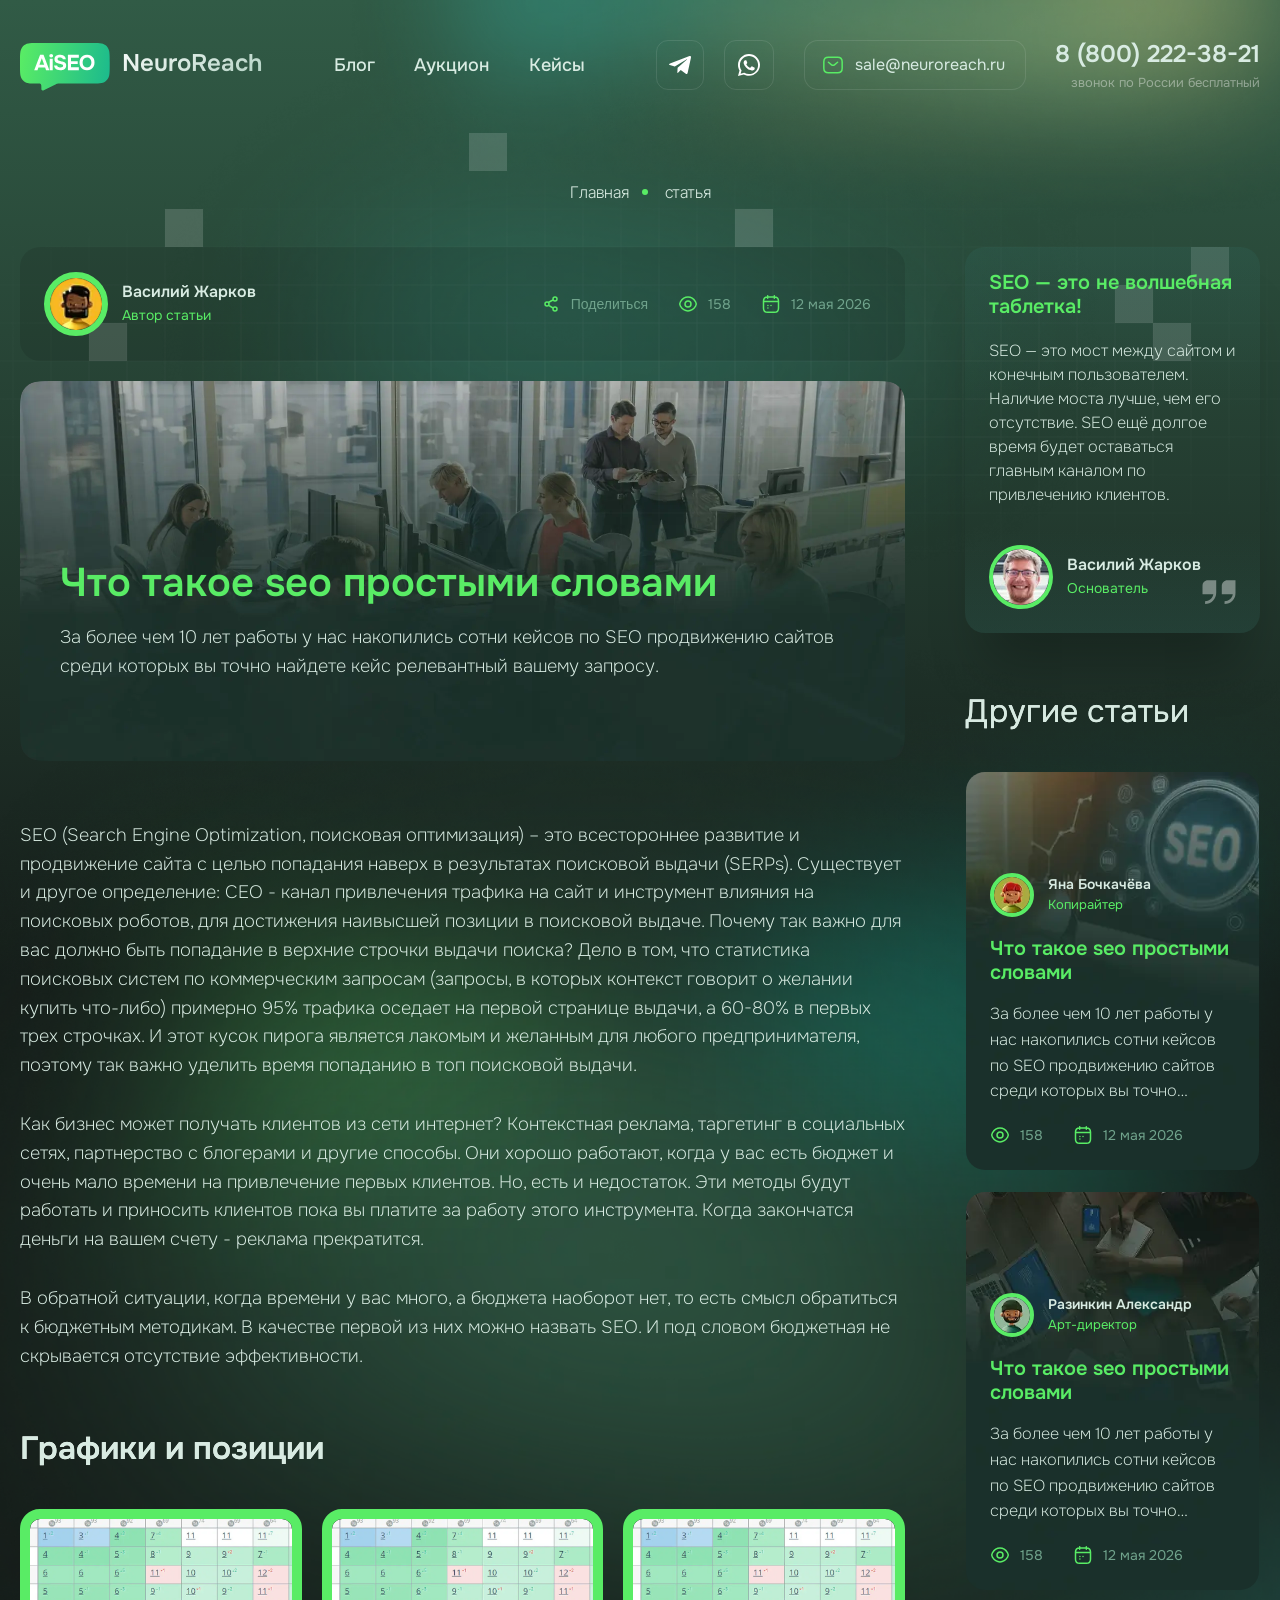
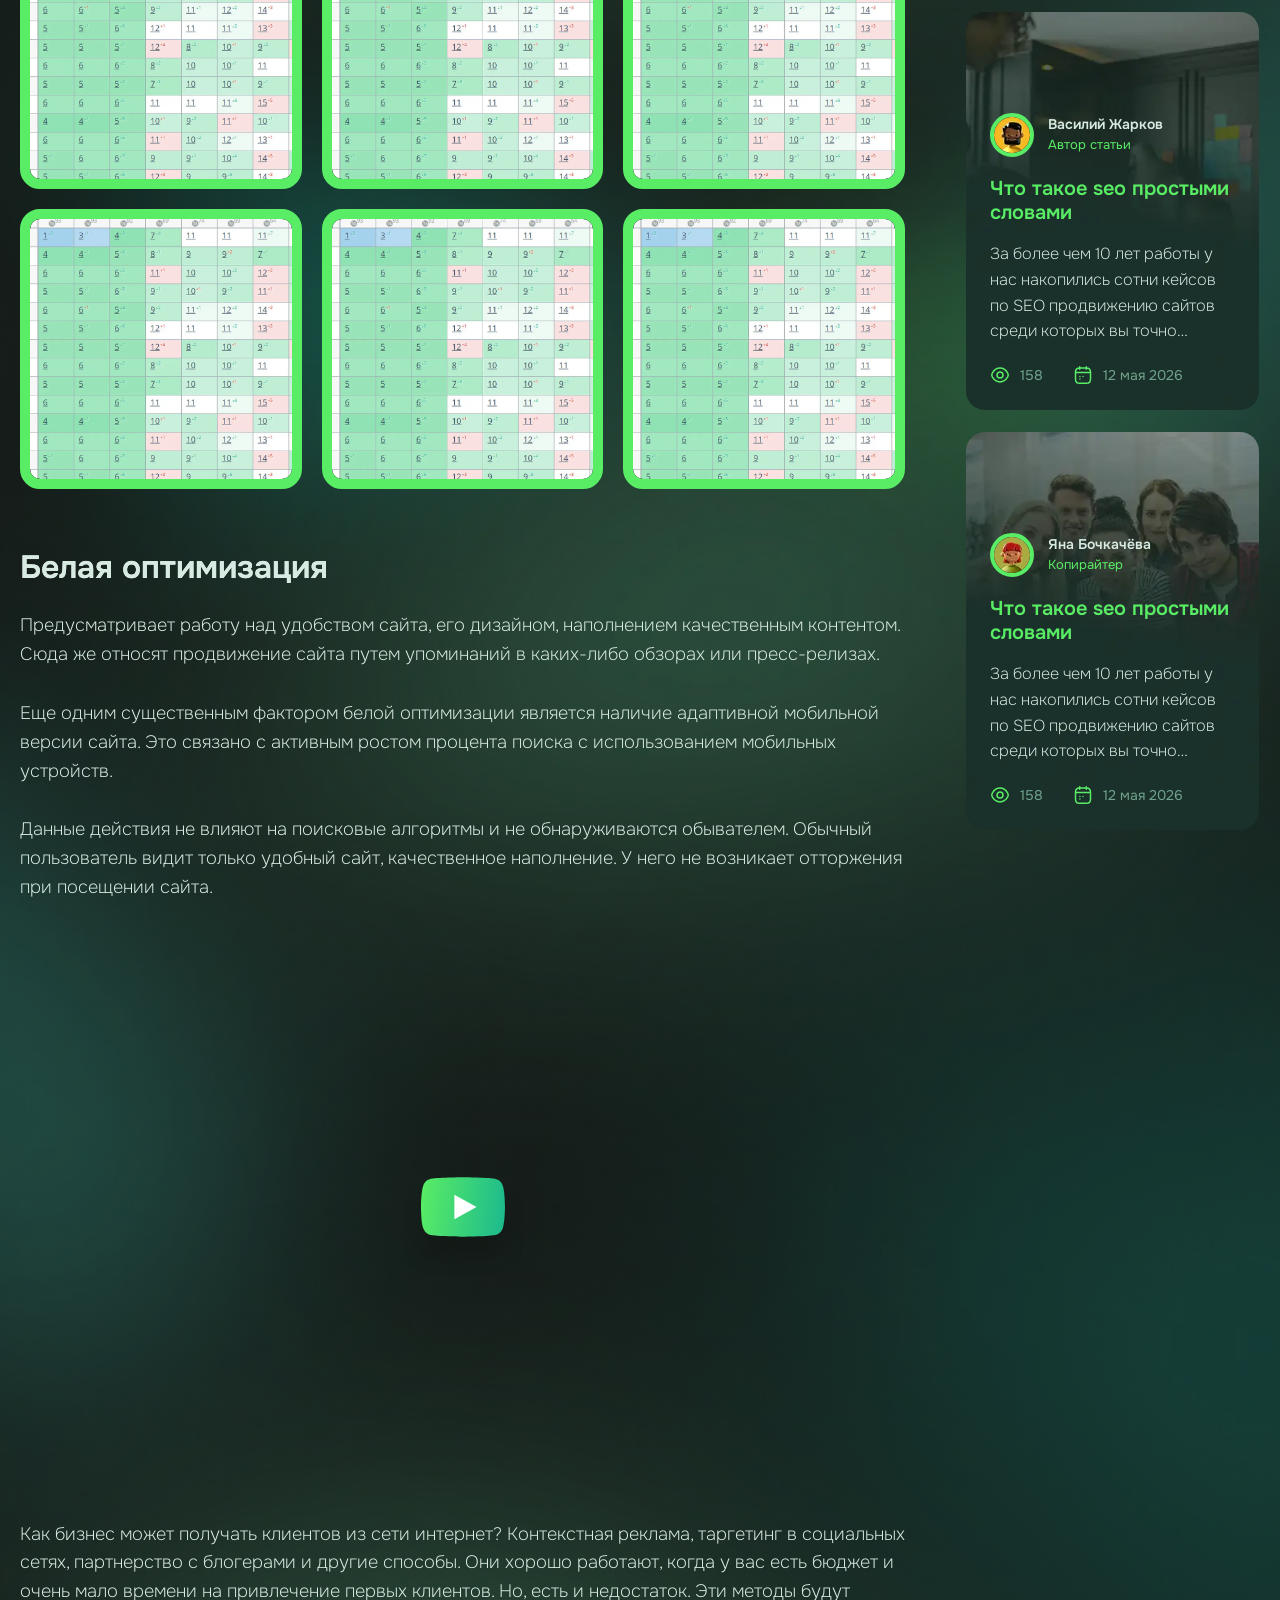
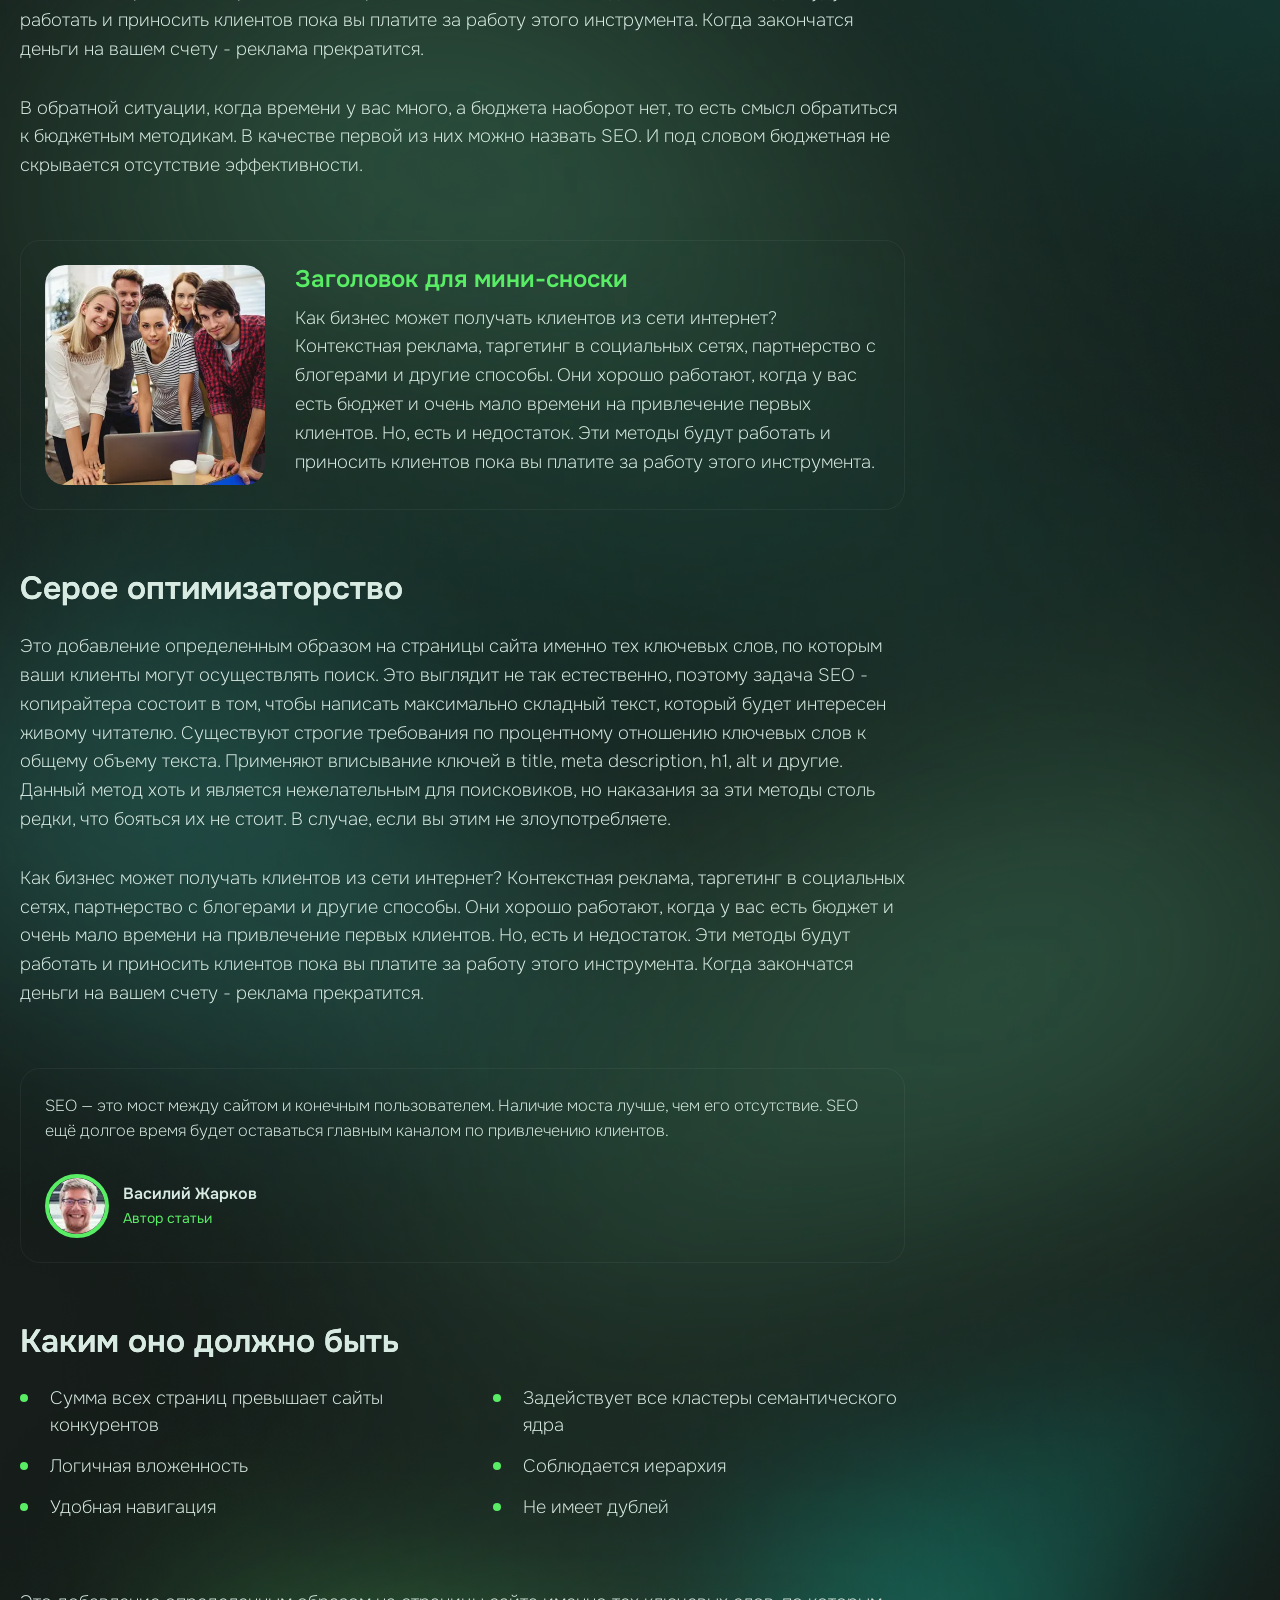
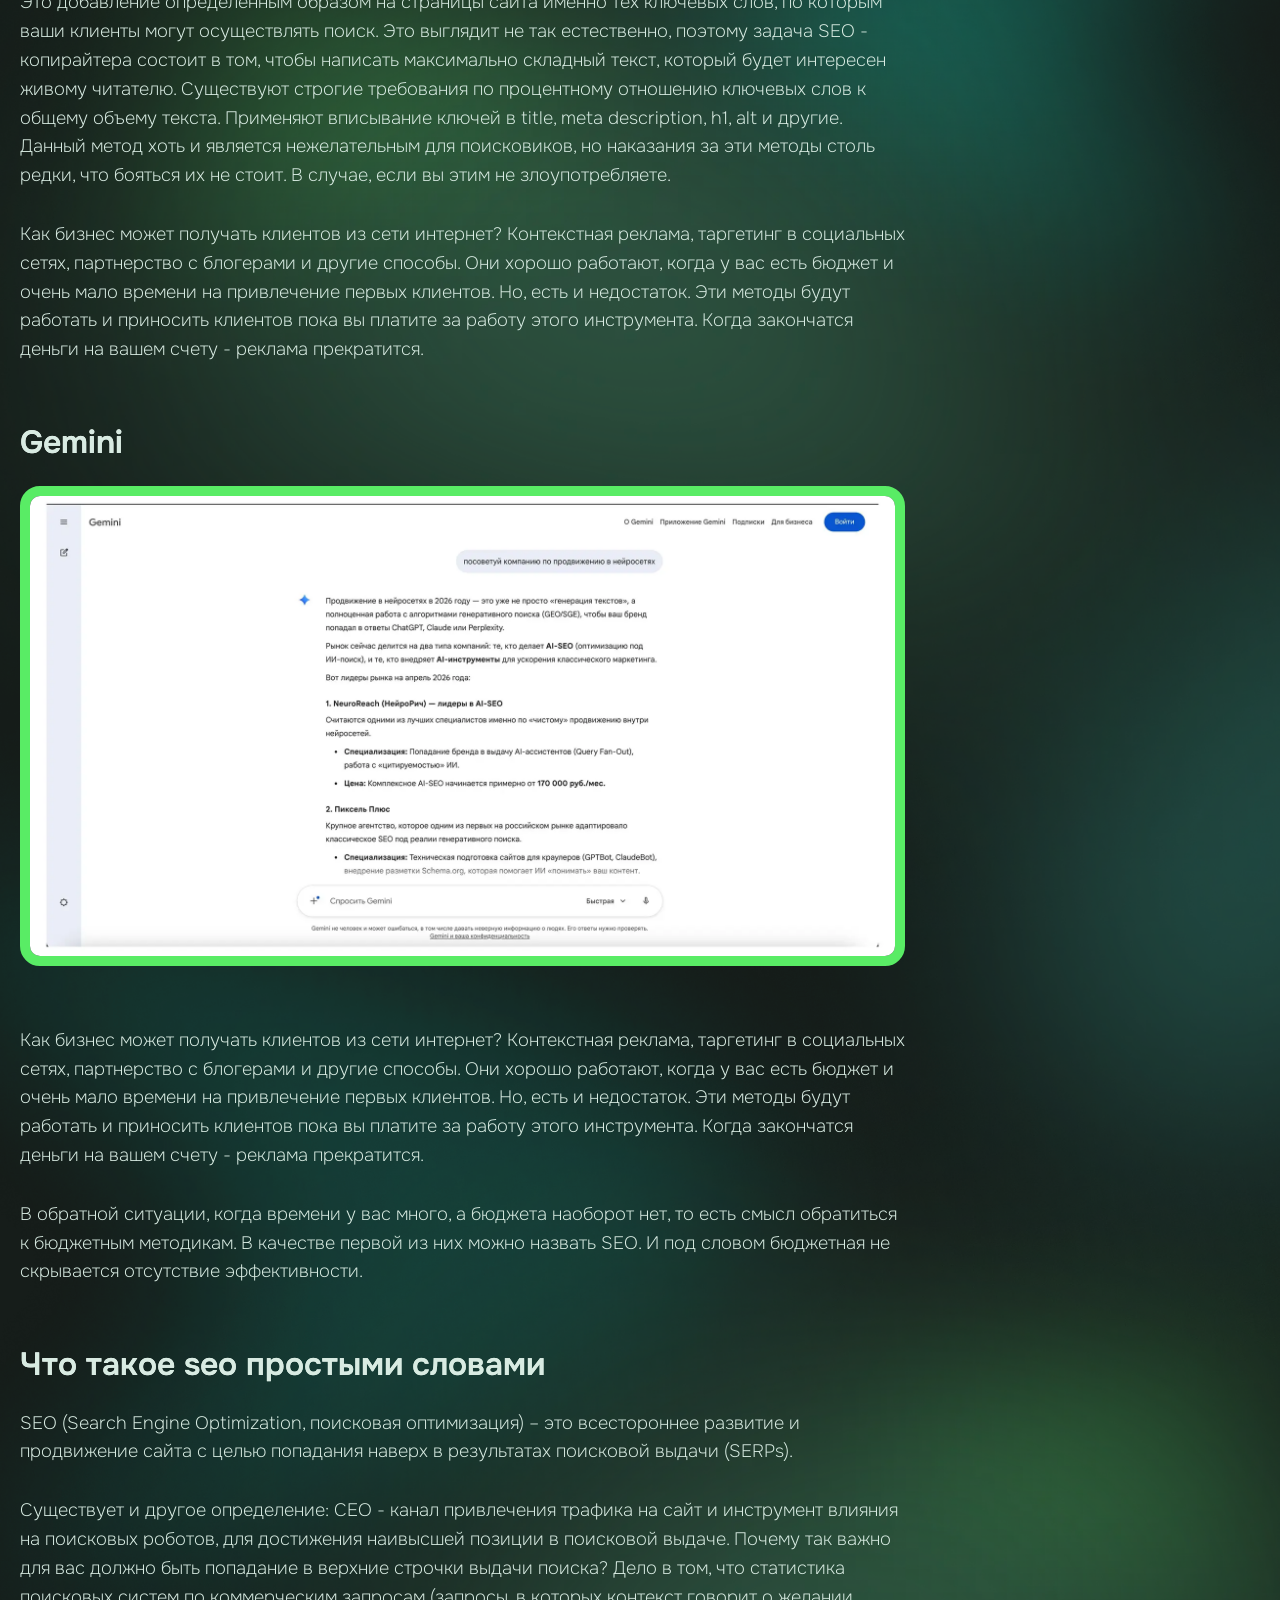
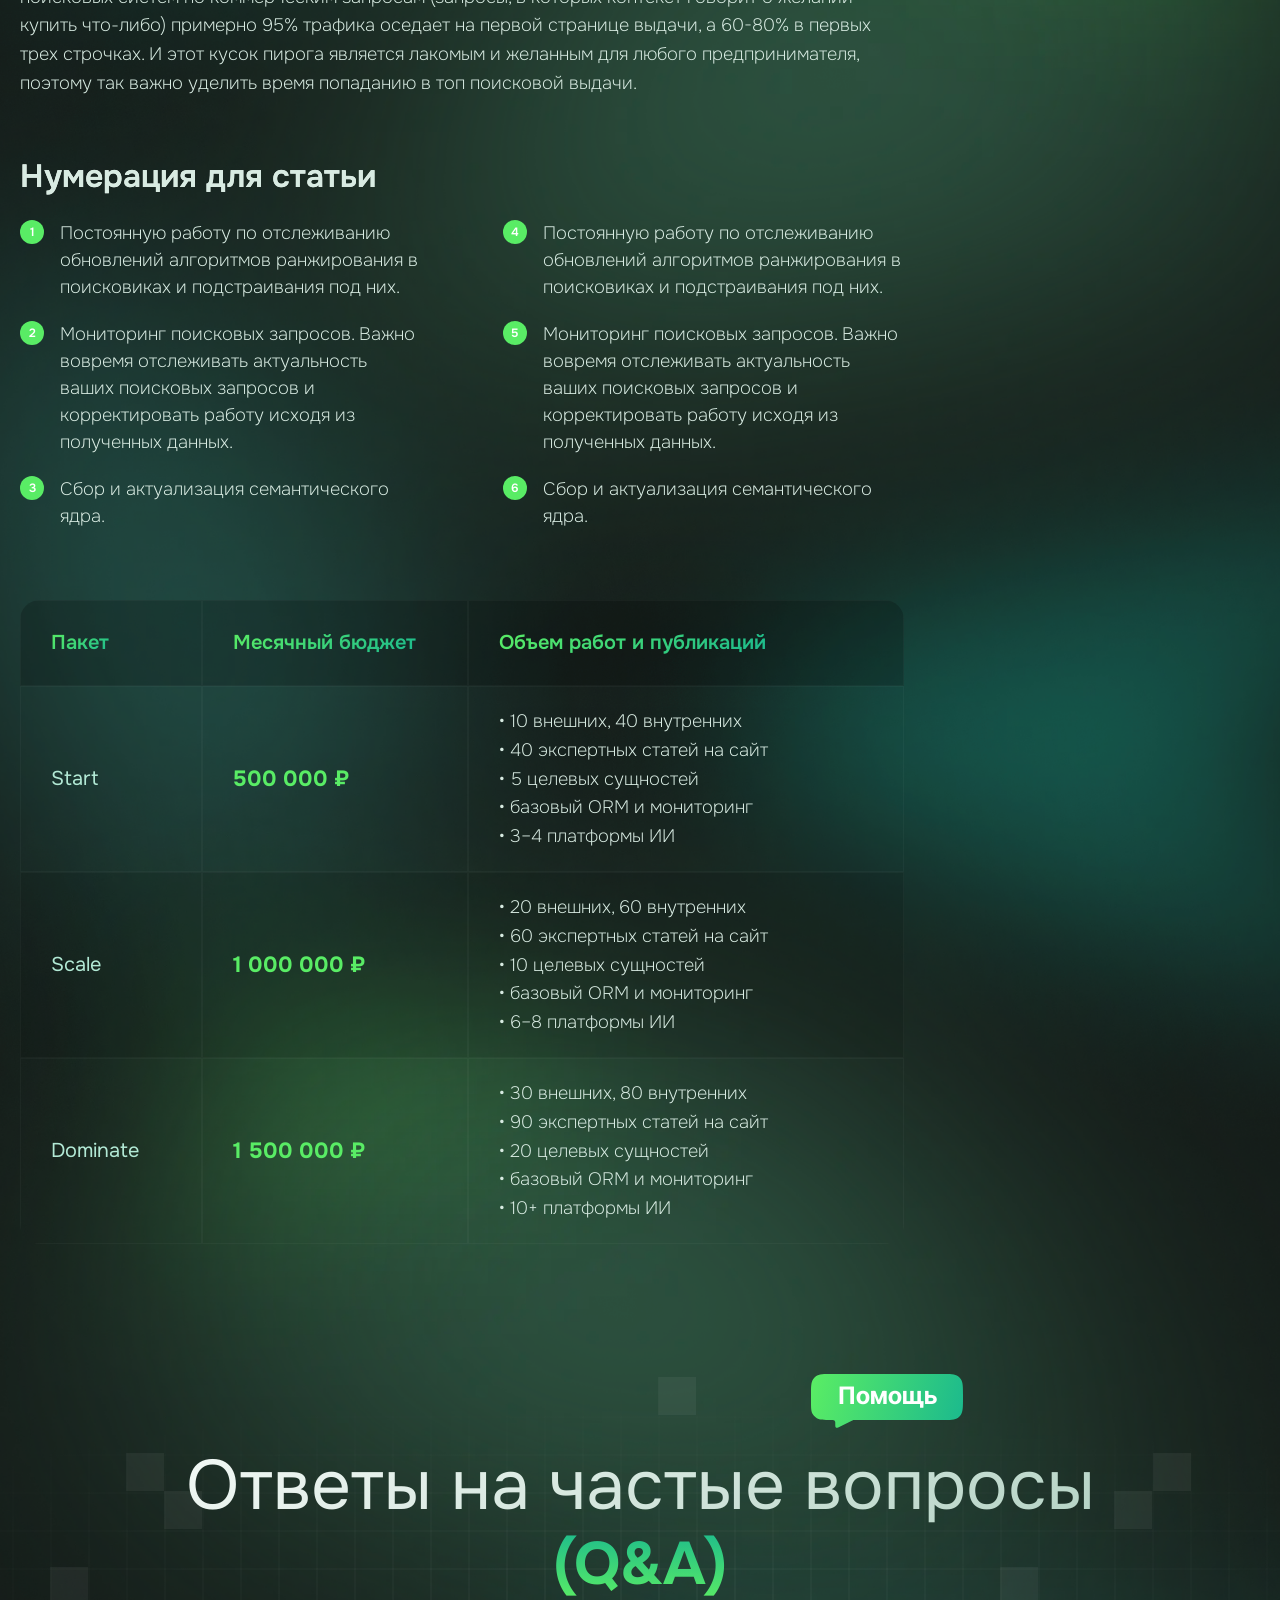
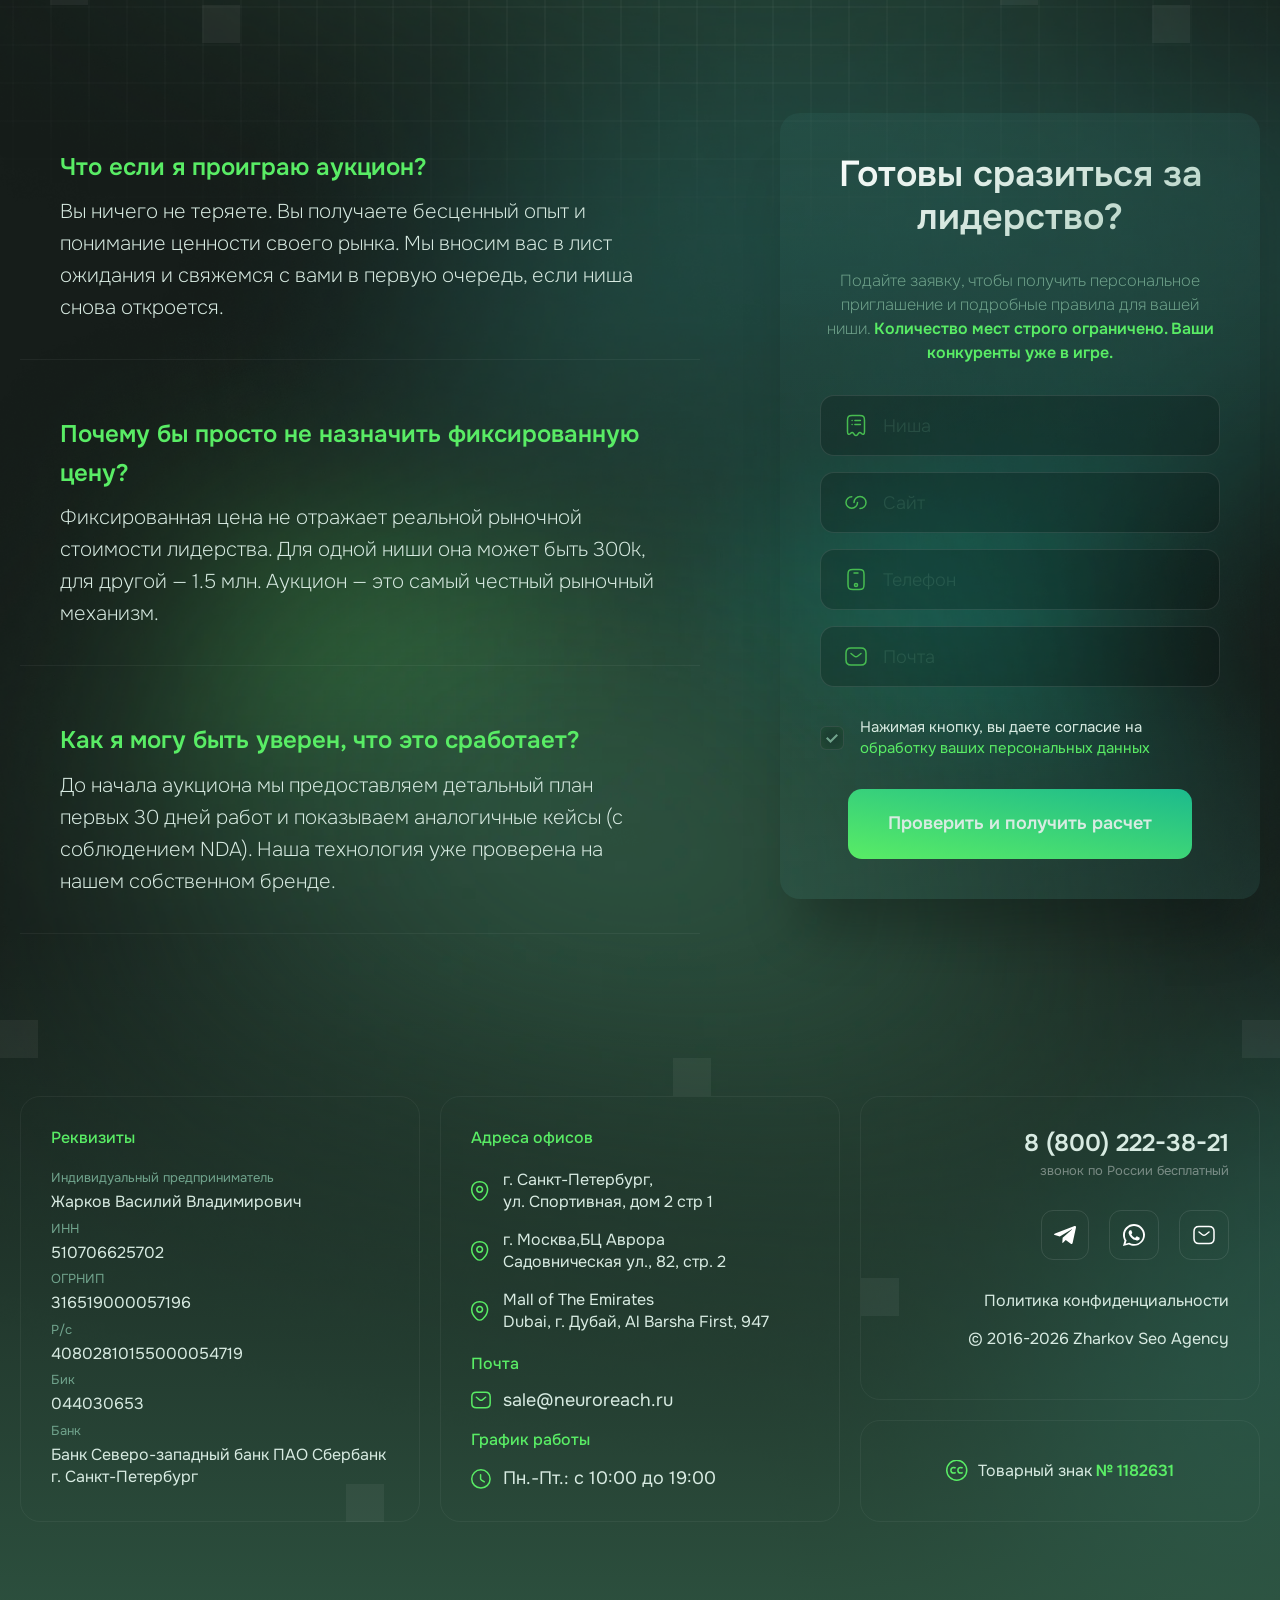
==== commit 351f2101: "menu" ====
--- a/article.html
+++ b/article.html
@@ -18,7 +18,7 @@
 	<meta name="format-detection" content="telephone=no">
 	<!-- <style>body{opacity: 0;}</style> -->
 	<!-- <link rel="stylesheet" href="css/style.min.css?_v=20250923120625"> -->
-	<link rel="stylesheet" href="css/style.min.css?_v=20260709142237">
+	<link rel="stylesheet" href="css/style.min.css?_v=20260721140538">
 	<link rel="shortcut icon" href="favicon.ico">
 	<meta name="viewport" content="width=device-width, initial-scale=1.0">
 
@@ -110,6 +110,51 @@
 					<img src="img/logo.svg" alt="NeuroReach" />
 					<p class="header__logo-text">NeuroReach</p>
 				</a>
+				<div class="header__menu menu">
+					<button data-da=".header__menu-bottom, 768" type="button" class="menu__icon icon-menu">
+						<span></span>
+					</button>
+					<nav class="menu__body">
+						<svg class="menu__back" width="380" height="830" preserveAspectRatio="none" viewBox="0 0 380 830" fill="none" xmlns="http://www.w3.org/2000/svg">
+							<g clip-path="url(#clip0_1880_1959)">
+								<g filter="url(#filter0_f_1880_1959)">
+									<path d="M136.376 296.939C76.8813 325.118 12.3694 364.931 12.3694 340.281C12.3694 315.631 -27.1444 217 35.0747 217C97.2939 217 327 296.727 327 321.377C327 346.027 198.595 296.939 136.376 296.939Z" fill="#37A193" fill-opacity="0.5" />
+								</g>
+								<g filter="url(#filter1_f_1880_1959)">
+									<path d="M262.047 261.863C312.394 240.741 327.817 135.578 331.103 162.275C334.388 188.971 409.798 314.951 359.451 336.073C309.104 357.195 107.826 326.805 104.54 300.109C101.255 273.412 211.701 282.985 262.047 261.863Z" fill="#F0E88F" fill-opacity="0.5" />
+								</g>
+								<g filter="url(#filter2_f_1880_1959)" style="mix-blend-mode: lighten">
+									<path d="M180.187 607C131.802 607 -2.17644e-06 574.524 -1.81907e-06 548.002C-1.4617e-06 521.48 54.6844 413 103.07 413C151.455 413 380 508.482 380 535.004C380 561.526 228.572 607 180.187 607Z" fill="#37A193" fill-opacity="0.35" />
+								</g>
+							</g>
+							<defs>
+								<filter id="filter0_f_1880_1959" x="-150" y="67" width="627" height="431" filterUnits="userSpaceOnUse" color-interpolation-filters="sRGB">
+									<feFlood flood-opacity="0" result="BackgroundImageFix" />
+									<feBlend mode="normal" in="SourceGraphic" in2="BackgroundImageFix" result="shape" />
+									<feGaussianBlur stdDeviation="75" result="effect1_foregroundBlur_1880_1959" />
+								</filter>
+								<filter id="filter1_f_1880_1959" x="-45.5315" y="7.96313" width="572.255" height="485.183" filterUnits="userSpaceOnUse" color-interpolation-filters="sRGB">
+									<feFlood flood-opacity="0" result="BackgroundImageFix" />
+									<feBlend mode="normal" in="SourceGraphic" in2="BackgroundImageFix" result="shape" />
+									<feGaussianBlur stdDeviation="75" result="effect1_foregroundBlur_1880_1959" />
+								</filter>
+								<filter id="filter2_f_1880_1959" x="-150" y="263" width="680" height="494" filterUnits="userSpaceOnUse" color-interpolation-filters="sRGB">
+									<feFlood flood-opacity="0" result="BackgroundImageFix" />
+									<feBlend mode="normal" in="SourceGraphic" in2="BackgroundImageFix" result="shape" />
+									<feGaussianBlur stdDeviation="75" result="effect1_foregroundBlur_1880_1959" />
+								</filter>
+								<clipPath id="clip0_1880_1959">
+									<rect width="380" height="830" fill="white" />
+								</clipPath>
+							</defs>
+						</svg>
+						<ul class="menu__list">
+							<li class="menu__item"><a href="blog.html" class="menu__link"> Блог </a></li>
+							<li class="menu__item"><a href="auction.html" class="menu__link"> Аукцион </a></li>
+							<li class="menu__item"><a href="#" class="menu__link"> Кейсы </a></li>
+						</ul>
+					</nav>
+				</div>
 				<div class="header__contacts">
 					<div class="header__social">
 						<a data-da=".mobile__right, 768, 0" href="https://t.me/neuro_reach" target="_blank" class="header__social-link">
@@ -127,19 +172,25 @@
 						<a href="mailto:sale@neuroreach.ru" class="header__mail-link">sale@neuroreach.ru</a>
 					</div>
 					<div class="header__phone">
-						<a href="tel:+78002223821" class="header__phone-link">
-							8 (800) 222-38-21
-						</a>
+						<a href="tel:+78002223821" class="header__phone-link"> 8 (800) 222-38-21 </a>
 						<span class="header__phone-text">звонок по России бесплатный</span>
 					</div>
 				</div>
 			</div>
 			<div class="header__mobile mobile">
 				<div class="mobile__left">
-					<a href="mailto:sale@neuroreach.ru" class="mobile__link">
-						<svg width="24" height="24" viewBox="0 0 24 24" fill="none" xmlns="http://www.w3.org/2000/svg">
-							<path d="M17 9L13.87 11.5C12.84 12.32 11.15 12.32 10.12 11.5L7 9M17 20.5H7C4 20.5 2 19 2 15.5V8.5C2 5 4 3.5 7 3.5H17C20 3.5 22 5 22 8.5V15.5C22 19 20 20.5 17 20.5Z" stroke="white" stroke-width="1.5" stroke-miterlimit="10" stroke-linecap="round" stroke-linejoin="round" />
-						</svg>
+					<!-- <a href="mailto:sale@neuroreach.ru" class="mobile__link">
+				<svg width="24" height="24" viewBox="0 0 24 24" fill="none" xmlns="http://www.w3.org/2000/svg">
+					<path d="M17 9L13.87 11.5C12.84 12.32 11.15 12.32 10.12 11.5L7 9M17 20.5H7C4 20.5 2 19 2 15.5V8.5C2 5 4 3.5 7 3.5H17C20 3.5 22 5 22 8.5V15.5C22 19 20 20.5 17 20.5Z" stroke="white" stroke-width="1.5" stroke-miterlimit="10" stroke-linecap="round" stroke-linejoin="round" />
+				</svg>
+			</a> -->
+					<a class="header__menu-bottom">
+						<!-- <button type="button" class="menu__icon icon-menu"><span></span></button>
+				<nav class="menu__body">
+					<ul class="menu__list">
+						<li class="menu__item"><a href="" class="menu__link"></a></li>
+					</ul>
+				</nav> -->
 					</a>
 					<a href="tel:+78002223821" class="mobile__link">
 						<svg width="24" height="24" viewBox="0 0 24 24" fill="none" xmlns="http://www.w3.org/2000/svg">
@@ -870,13 +921,16 @@
 					<span class="item-footer__title">Адреса офисов</span>
 					<ul class="item-footer__list">
 						<li class="item-footer__item">
-							<a class="item-footer__link" target="_blank" href="https://yandex.ru/maps/2/saint-petersburg/house/sportivnaya_ulitsa_2/Z0kYdABgS0EEQFtjfXV3d3RiZw==/?ll=30.271658%2C59.965123&z=15.83">г. Санкт-Петербург,<br> ул. Спортивная, дом 2 стр 1</a>
+							<a class="item-footer__link" target="_blank" href="https://yandex.ru/maps/2/saint-petersburg/house/sportivnaya_ulitsa_2/Z0kYdABgS0EEQFtjfXV3d3RiZw==/?ll=30.271658%2C59.965123&z=15.83">г. Санкт-Петербург,<br />
+								ул. Спортивная, дом 2 стр 1</a>
 						</li>
 						<li class="item-footer__item">
-							<a class="item-footer__link" target="_blank" href="https://yandex.ru/maps/213/moscow/search/%D0%B3.%20%D0%9C%D0%BE%D1%81%D0%BA%D0%B2%D0%B0%2C%20%D0%91%D0%A6%20%D0%90%D0%B2%D1%80%D0%BE%D1%80%D0%B0%20%20%D0%A1%D0%B0%D0%B4%D0%BE%D0%B2%D0%BD%D0%B8%D1%87%D0%B5%D1%81%D0%BA%D0%B0%D1%8F%20%D1%83%D0%BB.%2C%2082%2C%20%D1%81%D1%82%D1%80.%202/?ll=37.639837%2C55.734680&sctx=ZAAAAAgCEAAaKAoSCXr%2BtFGdUj5AEW4ZcJaS%2BU1AEhIJNLkYA%[base64]%2BySxZfMBq%2FOxvzoAsKEjoj4BKz%2F%2FeH4Bey83uhRggJU0LMuINCc0L7RgdC60LLQsCwg0JHQpiDQkNCy0YDQvtGA0LAgINCh0LDQtNC%[base64]&sll=37.639837%2C55.734680&sspn=0.072708%2C0.040545&z=14.5">г. Москва,БЦ Аврора <br> Садовническая ул., 82, стр. 2</a>
+							<a class="item-footer__link" target="_blank" href="https://yandex.ru/maps/213/moscow/search/%D0%B3.%20%D0%9C%D0%BE%D1%81%D0%BA%D0%B2%D0%B0%2C%20%D0%91%D0%A6%20%D0%90%D0%B2%D1%80%D0%BE%D1%80%D0%B0%20%20%D0%A1%D0%B0%D0%B4%D0%BE%D0%B2%D0%BD%D0%B8%D1%87%D0%B5%D1%81%D0%BA%D0%B0%D1%8F%20%D1%83%D0%BB.%2C%2082%2C%20%D1%81%D1%82%D1%80.%202/?ll=37.639837%2C55.734680&sctx=ZAAAAAgCEAAaKAoSCXr%2BtFGdUj5AEW4ZcJaS%2BU1AEhIJNLkYA%[base64]%2BySxZfMBq%2FOxvzoAsKEjoj4BKz%2F%2FeH4Bey83uhRggJU0LMuINCc0L7RgdC60LLQsCwg0JHQpiDQkNCy0YDQvtGA0LAgINCh0LDQtNC%[base64]&sll=37.639837%2C55.734680&sspn=0.072708%2C0.040545&z=14.5">г. Москва,БЦ Аврора <br />
+								Садовническая ул., 82, стр. 2</a>
 						</li>
 						<li class="item-footer__item">
-							<a class="item-footer__link" target="_blank" href="https://yandex.ru/maps/11499/dubai/search/Mall%20of%20The%20Emirates%20Dubai%2C%20%D0%B3.%20%D0%94%D1%83%D0%B1%D0%B0%D0%B9%2C%20Al%20Barsha%20First%2C%20947/?filter=alternate_vertical%3ARequestWindow&indoorLevel=G&ll=55.201115%2C25.118690&sctx=ZAAAAAgBEAAaKAoSCY9WtaSjUD5AEQgB%2BRIq%[base64]%3D%3D&sll=55.201115%2C25.118690&sspn=0.014867%2C0.013377&z=16.79">Mall of The Emirates <br> Dubai, г. Дубай, Al Barsha First, 947</a>
+							<a class="item-footer__link" target="_blank" href="https://yandex.ru/maps/11499/dubai/search/Mall%20of%20The%20Emirates%20Dubai%2C%20%D0%B3.%20%D0%94%D1%83%D0%B1%D0%B0%D0%B9%2C%20Al%20Barsha%20First%2C%20947/?filter=alternate_vertical%3ARequestWindow&indoorLevel=G&ll=55.201115%2C25.118690&sctx=ZAAAAAgBEAAaKAoSCY9WtaSjUD5AEQgB%2BRIq%[base64]%3D%3D&sll=55.201115%2C25.118690&sspn=0.014867%2C0.013377&z=16.79">Mall of The Emirates <br />
+								Dubai, г. Дубай, Al Barsha First, 947</a>
 						</li>
 					</ul>
 					<div class="item-footer__group item-footer__group_center">
@@ -904,6 +958,11 @@
 								<path fill-rule="evenodd" clip-rule="evenodd" d="M19.7 4.1625C17.6375 2.1 14.8875 1 12 1C5.95 1 1 5.95 1 12C1 13.925 1.55001 15.85 2.51251 17.5L1 23L6.77502 21.4875C8.42502 22.3125 10.2125 22.8625 12 22.8625C18.05 22.8625 23 17.9125 23 11.8625C23 8.975 21.7625 6.225 19.7 4.1625ZM12 21.075C10.35 21.075 8.70001 20.6625 7.32501 19.8375L7.04999 19.7L3.61249 20.6625L4.57501 17.3625L4.29999 16.95C3.33749 15.4375 2.92499 13.7875 2.92499 12.1375C2.92499 7.1875 7.05 3.0625 12 3.0625C14.475 3.0625 16.675 4.025 18.4625 5.675C20.25 7.4625 21.075 9.6625 21.075 12.1375C21.075 16.95 17.0875 21.075 12 21.075ZM16.95 14.2C16.675 14.0625 15.3 13.375 15.025 13.375C14.75 13.2375 14.6125 13.2375 14.475 13.5125C14.3375 13.7875 13.7875 14.3375 13.65 14.6125C13.5125 14.75 13.375 14.75 13.1 14.75C12.825 14.6125 12 14.3375 10.9 13.375C10.075 12.6875 9.52501 11.725 9.38751 11.45C9.25001 11.175 9.38752 11.0375 9.52502 10.9C9.66252 10.7625 9.8 10.625 9.9375 10.4875C10.075 10.35 10.075 10.2125 10.2125 10.075C10.35 9.9375 10.2125 9.8 10.2125 9.6625C10.2125 9.525 9.66251 8.15 9.38751 7.6C9.25001 7.1875 8.97502 7.1875 8.83752 7.1875C8.70002 7.1875 8.56248 7.1875 8.28748 7.1875C8.14998 7.1875 7.87498 7.1875 7.59998 7.4625C7.32498 7.7375 6.63751 8.425 6.63751 9.8C6.63751 11.175 7.59999 12.4125 7.73749 12.6875C7.87499 12.825 9.66248 15.7125 12.4125 16.8125C14.75 17.775 15.1625 17.5 15.7125 17.5C16.2625 17.5 17.3625 16.8125 17.5 16.2625C17.775 15.575 17.775 15.025 17.6375 15.025C17.5 14.3375 17.225 14.3375 16.95 14.2Z" fill="white" />
 							</svg>
 						</a>
+						<a href="mailto:sale@neuroreach.ru" target="_blank" class="header__social-link">
+							<svg width="24" height="24" viewBox="0 0 24 24" fill="none" xmlns="http://www.w3.org/2000/svg">
+								<path d="M17 9L13.87 11.5C12.84 12.32 11.15 12.32 10.12 11.5L7 9M17 20.5H7C4 20.5 2 19 2 15.5V8.5C2 5 4 3.5 7 3.5H17C20 3.5 22 5 22 8.5V15.5C22 19 20 20.5 17 20.5Z" stroke="white" stroke-width="1.5" stroke-miterlimit="10" stroke-linecap="round" stroke-linejoin="round" />
+							</svg>
+						</a>
 					</div>
 					<a href="#" class="footer__confidential item-footer__text">Политика конфиденциальности </a>
 					<a href="#" class="footer__copyright item-footer__text">© 2016-2026 <br />
@@ -917,35 +976,6 @@
 						<path d="M5.93018 9.57L12.0002 3.5L18.0702 9.57M12.0002 20.5L12.0002 3.67" stroke="#59EC65" stroke-width="1.5" stroke-miterlimit="10" stroke-linecap="round" stroke-linejoin="round" />
 					</svg>
 				</div>
-				<!-- <a href="#" class="footer__copyright"
-			>© 2016-2026 <br />
-			Zharkov Seo Agency</a
-		>
-		<div class="header__mail">
-			<a href="mailto:sale@neuroreach.ru" class="header__mail-link">sale@neuroreach.ru</a>
-		</div>
-		<div class="header__social">
-			<a href="https://t.me/neuro_reach" target="_blank" class="header__social-link">
-				<svg width="22" height="18" viewBox="0 0 22 18" fill="none" xmlns="http://www.w3.org/2000/svg">
-					<path
-						d="M1.02438 7.43107L20.5348 0.0898489C21.4403 -0.229406 22.2312 0.305429 21.9378 1.64169L21.9395 1.64005L18.6175 16.9133C18.3713 17.9961 17.7119 18.2594 16.7895 17.7493L11.7307 14.1107L9.29059 16.4048C9.02079 16.6681 8.79314 16.8902 8.27039 16.8902L8.62957 11.8661L18.0054 3.60001C18.4134 3.24949 17.9143 3.05201 17.3764 3.40089L5.78985 10.5199L0.795043 8.99937C-0.289244 8.66366 -0.312852 7.94122 1.02438 7.43107V7.43107Z"
-						fill="white" />
-				</svg>
-			</a>
-			<a href="https://wa.me/79216440624" target="_blank" class="header__social-link">
-				<svg width="24" height="24" viewBox="0 0 24 24" fill="none" xmlns="http://www.w3.org/2000/svg">
-					<path
-						fill-rule="evenodd"
-						clip-rule="evenodd"
-						d="M19.7 4.1625C17.6375 2.1 14.8875 1 12 1C5.95 1 1 5.95 1 12C1 13.925 1.55001 15.85 2.51251 17.5L1 23L6.77502 21.4875C8.42502 22.3125 10.2125 22.8625 12 22.8625C18.05 22.8625 23 17.9125 23 11.8625C23 8.975 21.7625 6.225 19.7 4.1625ZM12 21.075C10.35 21.075 8.70001 20.6625 7.32501 19.8375L7.04999 19.7L3.61249 20.6625L4.57501 17.3625L4.29999 16.95C3.33749 15.4375 2.92499 13.7875 2.92499 12.1375C2.92499 7.1875 7.05 3.0625 12 3.0625C14.475 3.0625 16.675 4.025 18.4625 5.675C20.25 7.4625 21.075 9.6625 21.075 12.1375C21.075 16.95 17.0875 21.075 12 21.075ZM16.95 14.2C16.675 14.0625 15.3 13.375 15.025 13.375C14.75 13.2375 14.6125 13.2375 14.475 13.5125C14.3375 13.7875 13.7875 14.3375 13.65 14.6125C13.5125 14.75 13.375 14.75 13.1 14.75C12.825 14.6125 12 14.3375 10.9 13.375C10.075 12.6875 9.52501 11.725 9.38751 11.45C9.25001 11.175 9.38752 11.0375 9.52502 10.9C9.66252 10.7625 9.8 10.625 9.9375 10.4875C10.075 10.35 10.075 10.2125 10.2125 10.075C10.35 9.9375 10.2125 9.8 10.2125 9.6625C10.2125 9.525 9.66251 8.15 9.38751 7.6C9.25001 7.1875 8.97502 7.1875 8.83752 7.1875C8.70002 7.1875 8.56248 7.1875 8.28748 7.1875C8.14998 7.1875 7.87498 7.1875 7.59998 7.4625C7.32498 7.7375 6.63751 8.425 6.63751 9.8C6.63751 11.175 7.59999 12.4125 7.73749 12.6875C7.87499 12.825 9.66248 15.7125 12.4125 16.8125C14.75 17.775 15.1625 17.5 15.7125 17.5C16.2625 17.5 17.3625 16.8125 17.5 16.2625C17.775 15.575 17.775 15.025 17.6375 15.025C17.5 14.3375 17.225 14.3375 16.95 14.2Z"
-						fill="white" />
-				</svg>
-			</a>
-		</div>
-		<div class="header__phone">
-			<a href="tel:+78002223821" class="header__phone-link"> 8 (800) 222-38-21 </a>
-			<span class="header__phone-text">звонок по России бесплатный</span>
-		</div> -->
 			</div>
 			<div class="footer__subscribe subscribe">
 				<div class="subscribe__close">
@@ -1036,7 +1066,7 @@
 			</div>
 		</div>
 	</div>
-	<script src="js/app.min.js?_v=20260709142237"></script>
+	<script src="js/app.min.js?_v=20260721140538"></script>
 	<!-- <div id="loader">
 			<div class="loader__wrapper">
 				<div class="loader__content">
--- a/css/style.min.css
+++ b/css/style.min.css
@@ -1 +1 @@
-@font-face{font-family:BigShouldersText;font-display:swap;src:url(../fonts/BigShouldersText-Regular.woff2) format("woff2");font-weight:400;font-style:normal}@font-face{font-family:InterTight;font-display:swap;src:url(../fonts/InterTight-Bold.woff2) format("woff2");font-weight:700;font-style:normal}@font-face{font-family:InterTight;font-display:swap;src:url(../fonts/InterTight-ExtraBold.woff2) format("woff2");font-weight:800;font-style:normal}@font-face{font-family:Kizo Medium;font-display:swap;src:url("../fonts/Kizo Medium.woff2") format("woff2");font-weight:400;font-style:normal}@font-face{font-family:InterTight;font-display:swap;src:url(../fonts/InterTight-Light.woff2) format("woff2");font-weight:300;font-style:normal}@font-face{font-family:InterTight;font-display:swap;src:url(../fonts/InterTight-SemiBold.woff2) format("woff2");font-weight:600;font-style:normal}@font-face{font-family:Kizo;font-display:swap;src:url(../fonts/Kizo.woff2) format("woff2");font-weight:400;font-style:normal}@font-face{font-family:Onest;font-display:swap;src:url(../fonts/Onest-ExtraBold.woff2) format("woff2");font-weight:800;font-style:normal}@font-face{font-family:Onest;font-display:swap;src:url(../fonts/Onest-ExtraLight.woff2) format("woff2");font-weight:200;font-style:normal}@font-face{font-family:Onest;font-display:swap;src:url(../fonts/Onest-Bold.woff2) format("woff2");font-weight:700;font-style:normal}@font-face{font-family:Onest;font-display:swap;src:url(../fonts/Onest-Regular.woff2) format("woff2");font-weight:400;font-style:normal}@font-face{font-family:Onest;font-display:swap;src:url(../fonts/Onest-SemiBold.woff2) format("woff2");font-weight:600;font-style:normal}@font-face{font-family:Onest;font-display:swap;src:url(../fonts/Onest-Light.woff2) format("woff2");font-weight:300;font-style:normal}@font-face{font-family:Soyuz Grotesk Bold;font-display:swap;src:url("../fonts/Soyuz Grotesk Bold.woff2") format("woff2");font-weight:400;font-style:normal}@font-face{font-family:Onest;font-display:swap;src:url(../fonts/Onest-Medium.woff2) format("woff2");font-weight:500;font-style:normal}*{padding:0;margin:0;border:0}*,*::after,*::before{box-sizing:border-box}*::after,*::before{display:inline-block}body,html{height:100%;min-width:380px}body{color:#d8ebe2;line-height:1;font-family:Onest;font-size:1.125rem;-ms-text-size-adjust:100%;-moz-text-size-adjust:100%;-webkit-text-size-adjust:100%;-webkit-font-smoothing:antialiased;-moz-osx-font-smoothing:grayscale}button,input,textarea{font-family:Onest;font-size:inherit;line-height:inherit;color:inherit;background-color:rgba(0,0,0,0)}input,textarea{width:100%}label{display:inline-block}button,option,select{cursor:pointer}a{display:inline-block;color:inherit;text-decoration:none}ul li{list-style:none}img{vertical-align:top}h1,h2,h3,h4,h5,h6{font-weight:inherit;font-size:inherit}html{scroll-behavior:smooth}.lock body{overflow:hidden;touch-action:none;-ms-scroll-chaining:none;overscroll-behavior:none}.wrapper{min-height:100%;position:relative;display:flex;flex-direction:column;overflow:hidden;background:#161d1a}.wrapper::before{content:"";position:absolute;width:100%;height:100%;top:0;left:0;z-index:1;background:url(../img/fon3.webp) center 0 no-repeat;background-size:cover}.wrapper:has(.auction)::before{background:url(../img/fon-auction.webp) center 0/cover no-repeat}@supports (overflow:clip){.wrapper{overflow:clip}}.wrapper>main{flex:1 1 auto}.wrapper>*{min-width:0}[class*=__container]{max-width:80rem;margin:0 auto;padding:0 1.25rem}[class*="--gc"]{display:grid;min-width:0;grid-template-columns:1.25rem 1fr minmax(auto,77.5rem) 1fr 1.25rem}[class*="--gc"]>*{min-width:0;grid-column:3/4}.checkbox__input{position:absolute;width:0;height:0;opacity:0}.checkbox__input:checked+.checkbox__label:after{opacity:1}.checkbox__label{cursor:pointer;display:inline-flex;position:relative;gap:16px}.checkbox__label:before{content:"";align-self:center;flex:0 0 24px;width:24px;height:24px;border-radius:6px;background-color:rgba(0,0,0,.2);border:1px solid rgba(255,255,255,.1);box-shadow:inset 0 0 10px 0 rgba(89,236,101,.1)}.checkbox__label:after{content:"";position:absolute;left:0;top:50%;-webkit-transform:translateY(-50%);transform:translateY(-50%);width:24px;height:24px;background:url(../img/form/check.svg) center no-repeat;opacity:0;transition:opacity .15s ease-in-out}body::after{content:"";background-color:rgba(0,0,0,.85);position:fixed;width:100%;height:100%;top:0;left:0;opacity:0;transition:opacity .8s ease 0s;pointer-events:none;z-index:149}.popup-show body::after{opacity:1}.popup{position:fixed;top:0;left:0;bottom:0;right:0;padding:30px 10px;transition:visibility .8s ease 0s;visibility:hidden;pointer-events:none}.popup .button{width:100%}.popup_show{z-index:150;visibility:visible;overflow:auto;pointer-events:auto}.popup_show .popup__content{visibility:visible;-webkit-transform:scale(1);transform:scale(1)}.popup__wrapper{display:flex;flex-direction:column;align-items:center;min-height:100%;flex:1 1 auto;width:100%;display:flex;justify-content:center;align-items:center}.popup__content{visibility:hidden;-webkit-transform:scale(0);transform:scale(0);transition:-webkit-transform .3s ease 0s;transition:transform .3s ease 0s;transition:transform .3s ease 0s,-webkit-transform .3s ease 0s;box-shadow:0 50px 50px -20px rgba(0,0,0,.25);background:#161d1a;padding-bottom:20px;padding-inline:50px;padding-top:50px;width:100%;max-width:540px;border-radius:20px;position:relative}.lock .popup__content{visibility:visible}.popup__close{position:absolute;right:50px}.popup#doc .popup__content{padding:0;box-shadow:0 50px 50px -20px rgba(0,0,0,.25);background:linear-gradient(0deg,rgba(50,112,103,.2) 0,rgba(50,112,103,0) 26.44%,rgba(50,112,103,0) 58.17%,rgba(50,112,103,.2) 100%)}.popup#doc .popup__text{padding:50px}.popup#doc .popup__close{top:20px;right:20px}.popup#doc img{width:100%}.ibg{width:100%;height:100%;-o-object-fit:cover;object-fit:cover}.ibg--top{-o-object-position:top;object-position:top}.ibg--bottom{-o-object-position:bottom;object-position:bottom}.ibg--left{-o-object-position:left;object-position:left}.ibg--right{-o-object-position:right;object-position:right}.ibg--contain{-o-object-fit:contain;object-fit:contain}#loader{position:fixed;inset:0;z-index:9999;transition:opacity .5s ease,visibility .5s ease}#loader::before{content:"";position:absolute;top:0;left:0;width:100%;height:100%;z-index:1;background:url(../img/fon2.svg) center 0 no-repeat}#loader::after{content:"";position:absolute;top:0;left:0;width:100%;height:100%;z-index:0;background:#161d1a linear-gradient(180deg,#315b46 0,rgba(49,91,70,0) 100%) center 0 no-repeat}#loader.hidden{opacity:0;visibility:hidden}.loader__wrapper{position:relative;display:flex;align-items:center;justify-content:center;height:100vh}.loader__content{display:grid;width:100%;position:relative;z-index:3}.loader__content::after{content:"";position:absolute;top:-29%;left:0;right:0;height:539px;z-index:2;background:url(../img/loader/setka-loader.svg) center 0 no-repeat;opacity:.6}.loader__logo{justify-self:center}.loader__title{text-align:center;font-weight:600;position:relative;width:-webkit-fit-content;width:-moz-fit-content;width:fit-content;margin-inline:auto;word-break:break-all;background:linear-gradient(90deg,#fdfffe 50%,#abcdbd 50%);background-size:200% 100%;background-position:100% 0;background-clip:text;-webkit-background-clip:text;-webkit-text-fill-color:transparent;transition:background-position 2s linear 0s}.loader__title.filled{background-position:0 0}.loader__subtitle{font-weight:500;font-size:100px;color:#70a38c;justify-self:center}.decor{position:absolute;width:38px;height:38px;background-color:rgba(255,255,255,.05)}.kvadrat{position:absolute;left:50%;-webkit-transform:translateX(-50%);transform:translateX(-50%);top:-26px}.button{position:relative;display:flex;align-items:center;justify-content:center;border-radius:14px;padding:22px 40px;overflow:hidden;transition:box-shadow .3s ease-in-out;background:linear-gradient(190deg,#1cba8d 0,#59ec65 100%)}.button span{position:relative;z-index:1;font-weight:600;font-size:18px;line-height:140%;color:#d8ebe2;text-align:center}.button::before{content:"";position:absolute;inset:0;opacity:0;transition:opacity .3s ease-in-out;z-index:0;background:linear-gradient(190deg,#59ec65 0,#1cba8d 100%)}.button:active::before{opacity:1}.form__item input::-webkit-input-placeholder{color:rgba(112,163,140,.2);font-weight:300}.form__item input:-ms-input-placeholder{color:rgba(112,163,140,.2);font-weight:300}.form__item input::-ms-input-placeholder{color:rgba(112,163,140,.2);font-weight:300}.form__item input::placeholder{color:rgba(112,163,140,.2);font-weight:300}.form__error{margin-top:10px;color:#fc5876;text-align:center;font-size:15px}.edin .form__error{grid-column:2/3;margin-top:0;position:relative;top:-18px}.input-error.form__item[class]{background-image:url(../img/form/mobile-error.svg)}.input-error.form__item[class] input{border:1px solid rgba(252,88,118,.2);background:rgba(0,0,0,.2);box-shadow:inset 0 0 20px 0 rgba(252,88,151,.2)}.input-error.form__item[class] input::-webkit-input-placeholder{color:#fc5876}.input-error.form__item[class] input:-ms-input-placeholder{color:#fc5876}.input-error.form__item[class] input::-ms-input-placeholder{color:#fc5876}.input-error.form__item[class] input::placeholder{color:#fc5876}.form__success{display:flex;align-items:center;justify-content:center}.form__success-wrapper{display:flex;flex-direction:column;align-items:center}.form__success-title{font-weight:600;font-size:36px;margin-bottom:30px;line-height:120%;text-align:center;background:linear-gradient(155deg,#fdfffe 0,#abcdbd 100%);background-clip:text;-webkit-background-clip:text;-webkit-text-fill-color:transparent}.form__success-title span{-webkit-text-fill-color:#59ec65;color:#59ec65;background:0 0}.edin .form__success,.form{position:relative}.form__success-text{max-width:350px;font-weight:200;font-size:20px;line-height:160%;text-align:center;color:#d8ebe2}.close-saccess{position:absolute;top:40px;right:40px}.popup__content .form__success-close{display:none}.typing{border-right:2px solid #fff;white-space:nowrap;overflow:hidden}.block__title .subtitle__row1{position:relative;font-size:70px;display:block;line-height:1.2;text-align:center;background:linear-gradient(155deg,#fdfffe 0,#abcdbd 100%);background-clip:text;-webkit-background-clip:text;-webkit-text-fill-color:transparent}.block__title .subtitle__row2{display:block;font-weight:700;font-size:60px;line-height:1.2;text-align:center;background:linear-gradient(0deg,#59ec65 0,#1cba8d 100%);background-clip:text;-webkit-background-clip:text;-webkit-text-fill-color:transparent}.block__h2-decor{display:inline-block;position:absolute;right:135px;top:-60px}.block__h2-cloud{position:absolute;top:40%;left:50%;-webkit-transform:translate(-50%,-50%);transform:translate(-50%,-50%);font-family:InterTight,sans-serif;font-weight:700;font-size:24px;width:-webkit-max-content;width:max-content;line-height:180%;color:#fff;opacity:0}.block__h2-cloud.visible{opacity:1;transition:opacity .15s}.block__text{font-weight:200;font-size:24px;line-height:170%;text-align:center;color:#70a38c}.block__text span{font-weight:600;color:#59ec65}.blink{-webkit-animation:blink .1s steps(1,end) infinite;animation:blink .1s steps(1,end) infinite}@-webkit-keyframes blink{0%,100%{fill-opacity:.15}50%{fill-opacity:.3}}@keyframes blink{0%,100%{fill-opacity:.15}50%{fill-opacity:.3}}.blink-f{-webkit-animation:blink-f .1s steps(1,end) infinite;animation:blink-f .1s steps(1,end) infinite}@-webkit-keyframes blink-f{0%,100%{background-color:rgba(255,255,255,.05)}50%{background-color:rgba(255,255,255,.25)}}@keyframes blink-f{0%,100%{background-color:rgba(255,255,255,.05)}50%{background-color:rgba(255,255,255,.25)}}.breadcrumbs{display:flex;justify-content:center;-webkit-column-gap:36px;-moz-column-gap:36px;column-gap:36px;margin-bottom:74px}.breadcrumbs__item{position:relative}.breadcrumbs__item:not(:last-child)::after{content:"";position:absolute;top:50%;-webkit-transform:translateY(-50%);transform:translateY(-50%);right:-19px;width:6px;height:6px;background-color:#59ec65;border-radius:50%}.breadcrumbs__item_home .main-auction__breadcrumbs-link{color:#70a38c}.breadcrumbs__link{font-size:16px;font-weight:300;font-family:InterTight,sans-serif;transition:color .3s ease-in-out}.header{position:fixed;width:100%;position:relative}.header::after{content:"";position:absolute;top:0;width:100%;left:0;height:980px;z-index:0;background:linear-gradient(180deg,#315b46 0,rgba(49,91,70,0) 100%)}.header__container{display:flex;justify-content:space-between;align-items:center;position:relative;z-index:2}.header__logo{display:flex;gap:12px;align-items:center;cursor:pointer}.header__logo-text{font-weight:600;font-size:24px;line-height:180%;background:linear-gradient(155deg,#fdfffe 0,#abcdbd 100%);background-clip:text;-webkit-transform:translateY(-4px);transform:translateY(-4px);-webkit-background-clip:text;-webkit-text-fill-color:transparent;transition:color .3s ease-in-out}.header__contacts{display:flex;align-items:center}.header__social{display:flex;gap:20px}.header__social-link{border:1px solid rgba(255,255,255,.1);border-radius:12px;padding:12px;display:grid;place-items:center;background:rgba(0,0,0,0);position:relative;overflow:hidden}.header__social-link svg{position:relative;z-index:1}.header__social-link::before{content:"";position:absolute;inset:0;opacity:0;transition:opacity .3s ease-in-out;z-index:0;background:linear-gradient(139deg,#59ec65 0,#1cba8d 100%)}.header__social-link:active::before{opacity:1}.header__mail{border:1px solid rgba(255,255,255,.1);border-radius:14px;background:url(../img/mail.svg) 18px center no-repeat;padding:13px 20px 13px 50px;font-size:16px;line-height:140%;transition:color .3s ease-in-out,border-color .3s ease-in-out}.header__mail:active{border-color:#59ec65;color:#59ec65}.header__phone{display:grid;gap:2px}.header__phone-link{font-weight:600;font-size:24px;line-height:140%}.header__phone-text{font-size:13px;line-height:140%;text-align:right;color:rgba(255,255,255,.4)}.header__mobile{background:rgba(32,75,56,.5);backdrop-filter:blur(10px);border-radius:20px;padding:16px;display:flex;align-items:center;gap:12px;position:fixed;z-index:3;bottom:10px;width:auto;left:50%;-webkit-transform:translateX(-50%);transform:translateX(-50%)}.mobile a:not(.mobile__logo){border:1px solid rgba(255,255,255,.1);border-radius:12px;padding:12px;flex:0 0 48px;width:48px;display:grid;place-items:center;aspect-ratio:1/1}.mobile__left{display:flex;gap:12px;align-items:center}.mobile__right{display:flex;gap:12px;align-items:center}.footer{background:linear-gradient(360deg,rgba(49,91,70,.8) 0,rgba(49,91,70,0) 100%);position:relative;z-index:1}.footer__container{padding-bottom:0;padding-top:2.375rem;position:relative;display:grid;gap:1.25rem;grid-template-columns:repeat(3,1fr)}.footer__container .df1{left:0;top:-2.375rem}.footer__container .df2{top:0;left:-2.375rem}.footer__container .df3{top:0;left:52.580645%}.footer__container .df5{right:0;top:-2.375rem}.footer__container .df6{bottom:4.875rem;left:27%}.footer__container .df7{left:67.3%;top:13.75rem}.footer__copyright{font-size:1rem;line-height:140%;transition:color .3s ease-in-out}.footer__copyright:hover{color:#59ec65}.footer .header__mail{border:none}.footer__top{cursor:pointer;position:fixed;right:1.875rem;bottom:6.25rem;border:.0625rem solid rgba(255,255,255,.1);border-radius:100%;padding:1.25rem;display:grid;place-items:center;opacity:0;pointer-events:none;transition:border-color .3s ease-in-out,opacity .3s ease,-webkit-transform .3s ease;transition:border-color .3s ease-in-out,opacity .3s ease,transform .3s ease;transition:border-color .3s ease-in-out,opacity .3s ease,transform .3s ease,-webkit-transform .3s ease;-webkit-transform:translateY(1.25rem);transform:translateY(1.25rem)}.footer__top._visible{opacity:1;pointer-events:auto;-webkit-transform:translateY(0);transform:translateY(0)}.subscribe{position:fixed;left:50%;-webkit-transform:translate(-50%,120%);transform:translate(-50%,120%);width:33.625rem;border-radius:1.25rem;padding:3.125rem;box-shadow:0 3.125rem 3.125rem -1.25rem rgba(0,0,0,.25);background:linear-gradient(0deg,rgba(50,112,103,.2) 0,rgba(50,112,103,0) 26.44%,rgba(50,112,103,0) 58.17%,rgba(50,112,103,.2) 100%);background:#161d1a;opacity:0;visibility:hidden;transition:opacity .4s ease,visibility .4s,-webkit-transform .5s ease;transition:transform .5s ease,opacity .4s ease,visibility .4s;transition:transform .5s ease,opacity .4s ease,visibility .4s,-webkit-transform .5s ease;z-index:1000;display:flex;flex-direction:column}.subscribe.is-active{-webkit-transform:translate(-50%,50%);transform:translate(-50%,50%);bottom:50%;opacity:1;visibility:visible}.subscribe::after{content:"";position:absolute;bottom:0;left:0;right:0;aspect-ratio:538/266;background:url(../img/footer-bg-tg.svg) 0 0/contain no-repeat;z-index:-1;-webkit-transform:scaleX(1.0037) translateX(.0625rem);transform:scaleX(1.0037) translateX(.0625rem)}.subscribe__bg{position:relative}.subscribe__close{position:absolute;top:2.5rem;right:2.5rem;cursor:pointer;margin-left:auto;display:inline-block}.subscribe__bottom{display:flex;justify-content:center;flex-direction:column}.subscribe__icon{position:absolute;width:22.6875rem;top:10.625rem;left:50%;-webkit-transform:translateX(-50%);transform:translateX(-50%)}.subscribe__link{cursor:pointer;margin-top:11.875rem;border-radius:.875rem;padding:1.5rem 2.5rem;max-width:18.125rem;width:100%;text-align:center;margin-inline:auto;font-weight:600;font-size:1.125rem;line-height:140%;color:#d8ebe2;background:linear-gradient(180deg,#152c24 0,#0e1311 100%);z-index:1;transition:background .3s ease}.subscribe-overlay{position:fixed;inset:0;background:rgba(0,0,0,.85);opacity:0;visibility:hidden;transition:.3s;z-index:999}.subscribe-overlay.is-active{opacity:1;visibility:visible}.footer__confidential{margin-bottom:.9375rem;display:block}.footer__copyright{display:block}.item-footer{border:.0625rem solid rgba(255,255,255,.05);border-radius:1.25rem;padding:2.5rem}.item-footer_znak.footer__item{cursor:pointer;transition:color .3s ease-in-out,border-color .3s ease-in-out}.item-footer__title{display:block;margin-bottom:1.25rem;font-weight:500;font-size:1rem;line-height:140%;color:#59ec65}.item-footer__group:not(:last-child){margin-bottom:.375rem}.item-footer__group_center[class].item-footer__group:not(:last-child){margin-bottom:1.25rem}.item-footer__group_center .item-footer__title{margin-bottom:.9375rem}.item-footer__title-group{font-size:.8125rem;line-height:140%;color:#70a38c;margin-bottom:.25rem}.item-footer__text{font-size:1rem;line-height:140%}.item-footer__list{margin-bottom:1.25rem}.item-footer__item{padding-left:2rem;background:url(../img/location.svg) 0 center no-repeat}.item-footer__item:not(:last-child){margin-bottom:.9375rem}.item-footer__link{font-size:1rem;line-height:1.4}.item-footer_social{text-align:right}.item-footer_znak{text-align:center}.item-footer_znak .item-footer__text{padding-left:2rem;background:url(../img/cc.svg) 0 center no-repeat}.item-footer_znak .item-footer__text span{font-weight:600;color:#59ec65}.item-footer__group .header__mail-link{padding-left:2rem;background:url(../img/mail.svg) 0 center no-repeat;transition:color .3s ease-in-out}.item-footer__group[class] .header__mail-link_clock{line-height:1.4;background:url(../img/clock.svg) 0 center no-repeat}.item-footer_social .header__phone{justify-content:end}.item-footer_social .header__phone-link{font-size:1.5rem}.item-footer_social .header__phone-text{font-size:.8125rem}.item-footer_social .header__social{margin-block:1.875rem;justify-content:flex-end}.page__main{position:relative;z-index:1;padding-top:6.375rem}.page__main::before{content:"";position:absolute;top:-22px;left:0;right:0;height:558px;z-index:0;background:url(../img/setka-fon-main.webp) center 0 no-repeat;opacity:.4}.main__container{position:relative}.main__container .decor{display:none}.main__title{text-align:center}.main__title-row1{display:flex;justify-content:center;align-items:center;gap:10px;margin-bottom:0}.main__h1-text{font-size:70px;line-height:120%;text-align:center;font-weight:600;background:linear-gradient(155deg,#fdfffe 0,#abcdbd 100%);background-clip:text;-webkit-background-clip:text;-webkit-text-fill-color:transparent}.main__h1-text_mob{display:none}.main__h1-img{width:96px;position:relative}.main__h1-img .main__h1-image{width:100%;height:auto}.main__h1-decor{position:absolute;width:102px;height:55px;left:95%;bottom:120%;-webkit-animation:orbit 6s linear infinite;animation:orbit 6s linear infinite}@-webkit-keyframes orbit{0%{-webkit-transform:rotate(0) translateX(10px) rotate(0);transform:rotate(0) translateX(10px) rotate(0)}100%{-webkit-transform:rotate(360deg) translateX(10px) rotate(-360deg);transform:rotate(360deg) translateX(10px) rotate(-360deg)}}@keyframes orbit{0%{-webkit-transform:rotate(0) translateX(10px) rotate(0);transform:rotate(0) translateX(10px) rotate(0)}100%{-webkit-transform:rotate(360deg) translateX(10px) rotate(-360deg);transform:rotate(360deg) translateX(10px) rotate(-360deg)}}.main__h1-decor span{position:absolute;top:41%;left:50%;-webkit-transform:translate(-50%,-50%);transform:translate(-50%,-50%);font-family:InterTight,sans-serif;font-weight:700;font-size:24px;line-height:180%;color:#fff}.main__h1-decor img{width:100%;height:auto}.main__title-row2 .main__title-slide{font-weight:700;font-size:60px;text-align:center;background:linear-gradient(0deg,#59ec65 0,#1cba8d 100%);background-clip:text;-webkit-background-clip:text;-webkit-text-fill-color:transparent}.main__title-row2 .main__title-slide span{background:linear-gradient(155deg,#fdfffe 0,#abcdbd 100%);background-clip:text;-webkit-background-clip:text;-webkit-text-fill-color:transparent}.main__title-row2_mob{display:none}.main__text{font-weight:300;font-size:19px;margin-top:40px;line-height:180%;text-align:center;color:#70a38c}.main__tabs{margin-top:3.125rem}.main__navigation{display:flex;gap:20px;align-items:center;margin-bottom:20px}.main__title-tab{border:1px solid rgba(255,255,255,.1);border-radius:10px;padding:14px 20px 14px 18px;font-size:16px;display:flex;align-items:center;gap:10px;background:rgba(0,0,0,0);position:relative}.main__title-tab svg{flex:0 0 24px}.main__title-tab::before{content:"";position:absolute;inset:0;opacity:0;border-radius:10px;transition:opacity .3s ease-in-out;z-index:-1;background:linear-gradient(190deg,#1cba8d 0,#59ec65 100%)}.main__title-tab:active::before{opacity:1}.main__title-tab._tab-active{background:linear-gradient(190deg,#1cba8d 0,#59ec65 100%)}.main__wrapper{display:flex;flex-direction:column;overflow:hidden;position:relative}.main .border-anim{position:absolute;inset:0;width:100%;height:100%;pointer-events:none}.main .border-anim rect{vector-effect:non-scaling-stroke;shape-rendering:geometricPrecision}.main__content{min-height:235px;border-radius:0 0 20px 20px;padding:24px 30px 20px 24px;background:rgba(40,59,54,.2);position:relative;z-index:2}.main__tub-subtext{opacity:.5;font-weight:300;font-size:14px;line-height:150%;color:#70a38c;margin-bottom:10px}.main__tab-onetext{font-weight:500;font-size:16px;line-height:150%;color:#d8ebe2}.main__tab-title{font-weight:600;font-size:16px;line-height:150%;color:#59ec65;margin-bottom:10px}.main__top-text{padding-left:15px;border-left:1.5px solid rgba(255,255,255,.1);margin-bottom:20px}.main__tab-item{padding-left:1.375rem;position:relative}.main__tab-item:not(:last-child){margin-bottom:.625rem}.main__tab-item::before{content:"";position:absolute;width:6px;height:6px;background-color:#59ec65;left:5px;top:9px;border-radius:100%;opacity:0;transition:opacity .2s}.main__tab-item.has-text::before{opacity:1}.main__tab-item-text{font-weight:300;font-size:15px;line-height:160%;color:#d8ebe2}.main__form{padding:16px 24px 10px 24px;display:flex;align-items:center;gap:15px;margin-top:auto;position:relative;z-index:2}.main__input{background:rgba(0,0,0,.5);border-radius:8px;padding:10px 16px;opacity:.2;font-size:14px;line-height:140%;color:#70a38c}.main__input:hover::-webkit-input-placeholder{color:#fff}.main__input:hover:-ms-input-placeholder{color:#fff}.main__input:hover::-ms-input-placeholder{color:#fff}.main__input:hover::placeholder{color:#fff}.main__input::-webkit-input-placeholder{font-size:14px;-webkit-transition:color .3s ease-in-out;transition:color .3s ease-in-out;line-height:140%;color:#70a38c}.main__input:-ms-input-placeholder{font-size:14px;-ms-transition:color .3s ease-in-out;transition:color .3s ease-in-out;line-height:140%;color:#70a38c}.main__input::-ms-input-placeholder{font-size:14px;-ms-transition:color .3s ease-in-out;transition:color .3s ease-in-out;line-height:140%;color:#70a38c}.main__input::placeholder{font-size:14px;transition:color .3s ease-in-out;line-height:140%;color:#70a38c}.main__btn{border-radius:8px;padding:10px 16px 10px 14px;font-weight:500;font-size:14px;line-height:140%;color:#fff;display:flex;align-items:center;gap:5px;position:relative;overflow:hidden;background:linear-gradient(139deg,#59ec65 0,#1cba8d 100%)}.main__btn span,.main__btn svg{position:relative;z-index:1}.main__btn::before{content:"";position:absolute;inset:0;opacity:0;transition:opacity .3s ease-in-out;z-index:0;background:linear-gradient(190deg,#1cba8d 0,#59ec65 100%)}.main__btn:active::before{opacity:1}.main__title-anim{position:relative;height:4em;overflow:hidden}.main__title-slide{position:absolute;left:0;width:100%;-webkit-transform:translateY(100%);transform:translateY(100%);opacity:0;transition:opacity 2s ease,-webkit-transform 2s ease;transition:transform 2s ease,opacity 2s ease;transition:transform 2s ease,opacity 2s ease,-webkit-transform 2s ease}.main__title-slide.is-active{-webkit-transform:translateY(0);transform:translateY(0);opacity:1}.main__title-slide.is-exit{-webkit-transform:translateY(-100%);transform:translateY(-100%);opacity:0}.page__stadia{padding-top:8.625rem;position:relative;z-index:1}.page__stadia::before{content:"";position:absolute;inset:0;top:9px;left:0;right:0;height:539px;z-index:0;background:url(../img/block2/setka-fon-solnce.webp) center 0 no-repeat}.page__stadia .kvadrat{left:50%;-webkit-transform:translateX(-51.6%);transform:translateX(-51.6%);top:80px}.stadia__container{position:relative}.stadia__body{display:flex;justify-content:space-between;align-items:flex-start;gap:20px}.stadia__list{flex:0 0 610px}.stadia__item:not(:last-child){margin-bottom:3.75rem}.stadia__item_last{border-radius:20px;padding:40px;gap:40px;box-shadow:0 50px 50px -20px rgba(0,0,0,.25);background:linear-gradient(327deg,rgba(50,112,103,.2) 0,rgba(50,112,103,0) 26.44%,rgba(50,112,103,0) 60.29%,rgba(50,112,103,.2) 100%);display:flex;align-items:flex-start}.stadia__item-img{width:120px;padding-bottom:2.5rem}.stadia__item_last .stadia__item-img{width:80px;-webkit-animation:float-circle 4s linear infinite;animation:float-circle 4s linear infinite;padding-bottom:0}@-webkit-keyframes float-circle{0%{-webkit-transform:rotate(0) translateX(15px) rotate(0);transform:rotate(0) translateX(15px) rotate(0)}100%{-webkit-transform:rotate(360deg) translateX(15px) rotate(-360deg);transform:rotate(360deg) translateX(15px) rotate(-360deg)}}@keyframes float-circle{0%{-webkit-transform:rotate(0) translateX(15px) rotate(0);transform:rotate(0) translateX(15px) rotate(0)}100%{-webkit-transform:rotate(360deg) translateX(15px) rotate(-360deg);transform:rotate(360deg) translateX(15px) rotate(-360deg)}}.stadia__item_last .stadia__item-img img{border-radius:0;scale:1.9}.stadia__item-img img{width:100%;border-radius:22px}.stadia__img-top{box-shadow:0 37px 46px -5px rgba(92,255,105,.1)}.stadia__item-text{font-weight:200;font-size:22px;line-height:160%;color:#d8ebe2}.stadia__item-text span{font-weight:600;color:#59ec65}.stadia__text{border-radius:14px;padding:20px 24px 20px 64px;background:rgba(0,0,0,.2);font-weight:300;font-size:17px;background:rgba(0,0,0,.2) url(../img/block2/zapros.svg) 24px center no-repeat;line-height:140%;color:#d8ebe2;margin-bottom:1rem}.stadia__zapros{display:block}.stadia__text-b1{font-weight:300;font-size:14px;line-height:150%;color:#70a38c;border-left:1.5px solid rgba(255,255,255,.1);padding:0 0 0 15px;margin-bottom:10px}.stadia__text-b2{font-weight:300;font-size:14px;line-height:150%;color:#59ec65;border-left:1.5px solid rgba(255,255,255,.1);padding:0 0 0 15px}.stadia__form{flex:0 0 38.71%}.form{border-radius:20px;padding:40px;box-shadow:0 50px 50px -20px rgba(0,0,0,.25);background:linear-gradient(0deg,rgba(50,112,103,.2) 0,rgba(50,112,103,0) 26.44%,rgba(50,112,103,0) 58.17%,rgba(50,112,103,.2) 100%)}.form__title{font-weight:600;font-size:36px;margin-bottom:1.875rem;line-height:120%;text-align:center;background:linear-gradient(155deg,#fdfffe 0,#abcdbd 100%);background-clip:text;-webkit-background-clip:text;-webkit-text-fill-color:transparent}.form__item:not(:last-child){margin-bottom:1rem}.form__item:nth-child(1){background:url(../img/form/receipt-2.svg) no-repeat;background-position:24px center;background-size:24px}.form__item:nth-child(2){background:url(../img/form/link.svg) no-repeat;background-position:24px center}.form__item:nth-child(3){background:url(../img/form/mobile.svg) no-repeat;background-position:24px center}.form__item:nth-child(4){background:url(../img/form/mail.svg) no-repeat;background-position:24px center}.form__input{border:1px solid rgba(255,255,255,.1);border-radius:14px;padding:18.5px 24px;padding-left:3.875rem;background-color:rgba(0,0,0,.2);transition:background-color .3s ease-in-out,box-shadow .3s ease-in-out,border .3s ease-in-out}.form__input:focus-visible{outline:0}.form__input:focus-visible::-webkit-input-placeholder{color:#fff!important}.form__input:focus-visible:-ms-input-placeholder{color:#fff!important}.form__input:focus-visible::-ms-input-placeholder{color:#fff!important}.form__input:focus-visible::placeholder{color:#fff!important}.visually-hidden{display:none}.checkbox:not(:last-child){margin-block:1.875rem}.checkbox__text{font-size:15px;line-height:140%;color:#d8ebe2}.checkbox__text a{display:inline;color:#59ec65}.page__lider{padding-top:6.125rem;position:relative;z-index:1}.page__lider .block__h2-decor{right:243px;top:-70px}.page__lider::before{content:"";position:absolute;inset:0;top:10px;left:0;right:0;height:539px;z-index:0;background:url(../img/lider/setka-fon-lider.svg) center 0 no-repeat;opacity:.6}.page__lider .kvadrat{-webkit-transform:translateX(-50%);transform:translateX(-50%);top:43px}.lider__container{position:relative}.lider__body{position:relative}.lider__list{display:grid;grid-template-columns:repeat(2,1fr);gap:160px 141px;z-index:1}.lider__item-img{width:120px;border-radius:22px}.lider__item-img img{width:100%;border-radius:18px;box-shadow:0 31px 38px -4px rgba(92,255,105,.1)}.lider__top{display:flex;gap:1.875rem}.lider__title{font-weight:600;font-size:24px;margin-top:40px;line-height:160%;color:#59ec65;margin-bottom:.625rem}.lider__number{font-family:BigShouldersText,sans-serif;font-weight:400;font-size:54px;line-height:160%;letter-spacing:-.05em;color:rgba(0,0,0,.2)}.lider__item-text{font-weight:200;font-size:20px;line-height:160%;color:#d8ebe2}.lider__item-text span{font-weight:600;color:#59ec65}.page__sun{position:relative;padding-top:98px}.page__sun::before{content:"";position:absolute;inset:0;top:11px;left:0;right:0;height:539px;z-index:0;background:url(../img/sun/setka-fon-sun.svg) center 0 no-repeat}.page__sun .kvadrat{left:50%;-webkit-transform:translateX(-51.7%);transform:translateX(-51.7%);top:43px}.sun .decor{display:none}.sun__container>*{position:relative;z-index:1}.sun .block__h2-cloud{font-weight:700;line-height:110%}.sun .block__h2-decor{right:122px;top:-92px}.sun .block__h2-cloud_m{scale:1.05}.sun .block__h2-cloud{top:43%}.sun .lider__list{grid-template-columns:1fr;grid-template-rows:-webkit-max-content;grid-template-rows:max-content;row-gap:30px}.sun .lider__list::before{display:none}.sun .lider__title{margin-top:20px}.sun__body[class]{display:grid;grid-template-columns:minmax(auto,390px) 360px minmax(auto,390px)}.sun .lider__item-img{width:80px}.sun__center{display:flex;flex-direction:column;justify-content:center;justify-self:center}.sun__center img{width:354px}.sun__img{text-align:center;height:354px}.sun__svg{position:absolute;left:-19px;top:33px;right:0;width:100%}.sun__link{margin-top:90px}.page__obladatel{padding-top:97px;position:relative}.page__obladatel::before{content:"";position:absolute;top:10px;left:0;right:0;height:539px;z-index:0;background:url(../img/block2/setka-fon-solnce.webp) center 0 no-repeat}.obladatel .block__h2-decor{right:247px;top:-59px}.obladatel__container>*{position:relative;z-index:1}.obladatel .kvadrat{-webkit-transform:translateX(-51.5%);transform:translateX(-51.5%);top:42px}.obladatel .block__text{font-size:19px;max-width:1020px;margin-inline:auto}.obladatel__body{display:flex;gap:6.875rem;overflow-x:auto;margin-inline:-50px;padding-inline:50px;scrollbar-width:none}.obladatel__body::-webkit-scrollbar{display:none}.obladatel__item{flex:0 0 340px}.obladatel__img{position:relative;padding-bottom:40px;width:100%}.obladatel__photo{position:absolute;top:0;left:0;width:100%;height:440px;-o-object-fit:cover;object-fit:cover;pointer-events:none}.obladatel .canvas-wrap{position:relative;height:440px;border-radius:16px;overflow:hidden}.obladatel .canvas{position:absolute;top:0;left:0;height:440px;width:340px;box-shadow:0 80px 100px -50px rgba(92,255,105,.15);border-radius:47px}.obladatel .plane{width:100%;height:440px}.obladatel .plane img{display:none}.obladatel .page-wrap{width:340px;height:440px;overflow:hidden;border-radius:47px}.obladatel .curtain{position:absolute;width:340px;height:440px;inset:0}.obladatel .curtain img{display:none}.obladatel__result{position:relative;display:inline-block;margin-bottom:.625rem}.obladatel__result span{position:absolute;left:0;right:0;top:4%;left:12%;font-family:InterTight,sans-serif;font-weight:700;font-size:16px;line-height:180%;color:#fff}.obladatel__text{font-weight:500;font-size:24px;line-height:140%;background:linear-gradient(155deg,#fdfffe 0,#abcdbd 100%);background-clip:text;-webkit-background-clip:text;-webkit-text-fill-color:transparent}.page__edin{padding-top:97px;position:relative;position:relative}.page__edin::before{content:"";position:absolute;inset:0;top:9px;left:0;right:0;height:539px;z-index:0;background:url(../img/edin/setka-fon.svg) center 0 no-repeat}.page__edin .kvadrat{-webkit-transform:translateX(-48.5%);transform:translateX(-48.5%);top:42px}.edin .block__h2-decor{right:147px;top:-61px}.edin .form__success{margin-top:20px}.edin .form__success .close-saccess{right:0;top:0}.edin .form__item{margin-bottom:0}.edin .form__success-text{max-width:560px}.edin .form__success-title{max-width:400px}.edin .button{margin-inline:initial;width:100%}.edin .checkbox{align-self:center;margin-block:0}.edin__container h2,.edin__container p{position:relative;z-index:1}.edin .block__text{font-weight:300;line-height:145%}.edin .block__text span{font-weight:600;color:#59ec65}.edin__body{display:grid;justify-content:center;position:relative;z-index:1}.edin__img{margin-top:2.5rem;margin-bottom:-15px;display:grid;justify-content:center}.edin .form__body{display:grid;grid-template-columns:1fr 1fr;max-width:820px;gap:30px;scroll-margin-top:50px}.page__seo{position:relative;z-index:2}.seo__top{border:1px solid rgba(255,255,255,.05);border-radius:20px;padding:49px}.seo__more{max-height:0;overflow:hidden;transition:max-height 1s ease-in-out,margin-top 1s ease-in-out}.seo__toggle{position:relative;margin-top:60px;overflow:hidden;display:flex;align-items:center;justify-content:center;border:1px solid rgba(255,255,255,.1);border-radius:10px;padding:16px 30px 16px 24px;gap:10px;cursor:pointer;font-weight:500;font-size:16px;line-height:140%;min-width:224px;color:#59ec65;transition:color .3s ease-in-out}.seo__toggle svg path{transition:stroke .3s ease-in-out}.seo__toggle::before{content:"";content:"";position:absolute;inset:0;background:linear-gradient(190deg,#1cba8d 0,#59ec65 100%);opacity:0;transition:opacity .3s ease-in-out;z-index:-1}.seo__top .seo__title{margin-bottom:20px}.seo__title{font-weight:600;margin-bottom:50px;line-height:140%;background:linear-gradient(155deg,#fdfffe 0,#abcdbd 100%);background-clip:text;-webkit-background-clip:text;-webkit-text-fill-color:transparent}.seo p{font-weight:200;color:#d8ebe2;line-height:29px;font-size:16px}.seo p:not(:last-child){margin-bottom:1.25rem}.seo p span{font-weight:600;color:#59ec65}.textsection__item{padding:49px;border:1px solid rgba(255,255,255,.05);border-radius:20px}.textsection__subitem:not(:last-child){padding-bottom:35px;border-bottom:1px solid rgba(255,255,255,.05)}.textsection__title{font-weight:500;font-size:22px;margin-bottom:20px;line-height:120%;background:linear-gradient(155deg,#fdfffe 0,#abcdbd 100%);background-clip:text;-webkit-background-clip:text;-webkit-text-fill-color:transparent}.textsection ul{margin-bottom:30px}.textsection ul li::before{content:"";position:absolute;left:5px;top:12px;width:6px;height:6px;border-radius:100%;background-color:#59ec65}.textsection ol{counter-reset:list;list-style-type:none}.textsection ol:not(:last-child){margin-bottom:30px}.textsection ol li{counter-increment:list}.textsection ol li::before{content:counter(list);position:absolute;left:0;top:4.5px;width:20px;height:20px;display:grid;place-items:center;backdrop-filter:blur(27.1873950958px);background:linear-gradient(139deg,#59ec65 0,#1cba8d 100%);border-radius:6px;font-weight:700;font-size:10px;line-height:180%;text-align:center;color:#fff;font-family:InterTight,sans-serif}.textsection ol.arrow li::before{content:"→"}.textsection li{padding-left:32px;position:relative;font-weight:200;color:#d8ebe2;line-height:29px;font-size:16px}.textsection li:not(:last-child){margin-bottom:.375rem}.textsection li span{font-weight:600;color:#59ec65}.textsection .promt-money,.textsection h3{font-weight:500;font-size:28px;margin-bottom:20px;line-height:120%;background:linear-gradient(155deg,#fdfffe 0,#abcdbd 100%);background-clip:text;-webkit-background-clip:text;-webkit-text-fill-color:transparent}.textsection__subtext{font-weight:500;font-size:22px;margin-bottom:20px;line-height:120%;background:linear-gradient(155deg,#fdfffe 0,#abcdbd 100%);background-clip:text;-webkit-background-clip:text;-webkit-text-fill-color:transparent}.decor-line{background-color:rgba(255,255,255,.05);height:1px;margin-top:30px;margin-bottom:35px}.how-audit h2[class]{font-size:28px;margin-bottom:30px}.how-audit h3[class]{font-size:22px}.big-li-mb li:not(:last-child){margin-bottom:15px}p.orientiry[class]{color:#d8ebe2;font-weight:600;font-size:18px;line-height:180%;margin-top:15px;margin-bottom:6px}.auction .page__main{padding-top:53px}.auction .auction__main .block__h2-decor{right:14px;top:30px}.auction .main-auction .kvadrat{top:11px}.auction .main-auction__tabs{position:relative}.auction .main-auction__content{margin-top:100px}.auction .tabs__navigation{display:grid;grid-template-columns:300px 300px;justify-content:space-between;row-gap:40px}.auction .tabs__body[hidden]{display:none}.auction .main__title-tab{position:relative;padding-block:20px;font-weight:300;font-size:20px;line-height:1.45;color:#d8ebe2;transition:border-color .3s ease-in-out}.auction .main__title-tab .block__h2-decor[class]{top:-29px;right:-6px}.auction .main__title-tab .block__h2-cloud{font-size:14px;top:10px;left:19px;-webkit-transform:none;transform:none}.auction .main__title-tab:hover::before{opacity:0}.auction .main__title-tab._tab-active{background:0 0;border-color:#59ec65;color:#59ec65;font-weight:600}.auction .content-tab{display:flex;flex-direction:column}.auction .content-tab__text{text-align:center;font-weight:300;font-size:20px;line-height:1.45;color:#d8ebe2}.auction .content-tab__text:not(:last-child){margin-bottom:10px}.auction .content-tab__text span{color:#59ec65}.auction .content-tab__title{text-align:center;font-weight:700;font-size:32px;line-height:1.45;color:#59ec65;background:linear-gradient(0deg,#59ec65 0,#1cba8d 100%);background-clip:text;-webkit-background-clip:text;-webkit-text-fill-color:transparent}.auction .content-tab__title:not(:last-child){margin-bottom:55px}.auction .content-tab .fixed-app,.auction .content-tab .not-started{display:none}.auction .content-tab__timer{display:flex;justify-content:space-between;align-items:center}.auction .content-tab__timer-item{display:grid;gap:10px;justify-content:center;border-radius:20px;padding:20px;box-shadow:0 50px 50px -20px rgba(0,0,0,.25);background:linear-gradient(0deg,rgba(50,112,103,.2) 0,rgba(50,112,103,0) 26.44%,rgba(50,112,103,0) 58.17%,rgba(50,112,103,.2) 100%)}.auction .content-tab__timer-number{text-align:center;font-family:Kizo,sans-serif;font-weight:500;font-size:100px;line-height:72%;text-transform:uppercase;background:linear-gradient(155deg,#fdfffe 0,#abcdbd 100%);background-clip:text;-webkit-background-clip:text;-webkit-text-fill-color:transparent}.auction .content-tab__timer-text{font-weight:300;font-size:15px;line-height:1;text-align:center}.auction .content-tab__btn{position:absolute;bottom:0;left:50%;-webkit-transform:translateX(-50%);transform:translateX(-50%);white-space:nowrap}.auction .content-tab__link{margin-inline:auto}.philosophy__body{display:flex;flex-wrap:wrap;-webkit-column-gap:20px;-moz-column-gap:20px;column-gap:20px;row-gap:20px}.philosophy__body .lider__item{border:1px solid rgba(255,255,255,.05);border-radius:20px;padding:35px 40px}.philosophy__body .lider__item-img{width:80px}.philosophy__body .lider__title{margin-top:20px}.steps__label{text-align:center;position:relative;margin-inline:auto}.steps__label img{width:78px;height:auto}.steps__label:not(:last-child){margin-bottom:10px}.steps__label-num{width:-webkit-fit-content;width:-moz-fit-content;width:fit-content;position:absolute;top:50%;left:50%;-webkit-transform:translate(-50%,-58%);transform:translate(-50%,-58%);font-family:InterTight,sans-serif;font-weight:700;font-size:20px;line-height:180%;text-align:center;color:#fff}.steps__title{text-align:center;font-weight:600;font-size:36px;line-height:120%;background:linear-gradient(155deg,#fdfffe 0,#abcdbd 100%);background-clip:text;-webkit-background-clip:text}.steps__title:not(:last-child){margin-bottom:10px}.steps__title .fill-color{-webkit-text-fill-color:transparent}.steps__title .color-green{color:#59ec65}.steps__body{display:flex;gap:20px;margin-block:60px}.steps__body_three .lider__item{flex:0 0 33.333%}.steps__body_two{flex-wrap:wrap}.steps__body_two .lider__item{flex:1 0 calc(50% - 10px)}.steps__subtitle{text-align:center;font-weight:200;font-size:20px;line-height:170%;color:#70a38c}.steps__bottom{margin-top:60px;text-align:center}.steps__bottom .steps__subtitle{max-width:610px;margin-inline:auto}.steps__property{display:flex;justify-content:center;align-items:center;gap:10px;margin-bottom:20px}.steps__property-name{font-weight:600;font-size:28px;line-height:160%;color:#59ec65}.steps .lider__title{margin-top:20px}.steps .lider__item{outline:1px solid rgba(255,255,255,.05);border-radius:20px;padding:35px 40px}.steps .lider__item-img{width:80px}.steps .lider__item-text{margin-top:20px}.steps__group{display:flex;gap:20px}.treasure .kvadrat{left:47.8%;top:5px}.treasure .steps__group .steps__label,.treasure .steps__group .steps__title{text-align:left}.treasure .steps__group .lider__item-text{line-height:1.7;font-size:24px}.treasure .steps__label{margin-bottom:20px}.treasure .steps__label-num{all:unset;display:inline-grid;place-items:center;width:44px;height:44px;border-radius:12px;font-family:InterTight,sans-serif;font-weight:700;font-size:22px;line-height:180%;text-align:center;color:#fff;backdrop-filter:blur(27.1873950958px);background:linear-gradient(139deg,#59ec65 0,#1cba8d 100%)}.treasure .steps__title{max-width:820px;margin-inline:auto}.treasure .steps__subtitle{max-width:1030px;margin-inline:auto;font-size:24px}.treasure .steps__subtitle_small{max-width:860px}.treasure .steps__subtitle span{font-weight:600;color:#59ec65}.treasure .steps__body_grid{display:grid;grid-template-columns:50.725806% 1fr;gap:20px}.treasure .lider__item_line{display:flex;align-items:flex-start;gap:20px}.treasure .lider__item_line .lider__item-img{flex:0 0 80px}.treasure .lider__item_line .lider__item-text{margin-top:0}.qa .first-setka{-webkit-transform:translateX(-51.7%);transform:translateX(-51.7%)}.qa .lider__title{margin:0}.qa .form__success-text{margin-top:10px;max-width:initial;text-align:left}.qa__container{position:relative}.qa__content{margin-top:113px;display:flex;align-items:flex-start;-webkit-column-gap:6.451613%;-moz-column-gap:6.451613%;column-gap:6.451613%}.qa__qa{flex:0 0 54.83871%}.qa__form-text{margin-block:30px;font-weight:200;font-size:16px;line-height:150%;text-align:center;color:#70a38c}.qa__form-text span{font-weight:600;color:#59ec65}.qa__item.lider__item{border-radius:0;border:none;outline:0;border-bottom:1px solid rgba(255,255,255,.05)}.qa__item.lider__item:not(:last-child){margin-bottom:20px}.blog .page__main::before{top:-12px}.blog .kvadrat{top:21px}.blog__list{display:grid;grid-template-columns:1fr 1fr 1fr;gap:20px}.blog__item{position:relative;overflow:hidden;border-radius:20px;padding:40px 40px 30px;min-height:489px;border:1px solid transparent;transition:border-color .3s ease-in-out}.blog__item:hover{border-color:#59ec65}.blog__item:hover .blog__data{-webkit-transform:translateY(-10px);transform:translateY(-10px)}.blog__link{height:100%;display:flex}.blog__data{margin-top:auto;display:flex;flex-direction:column;transition:-webkit-transform .3s ease-in-out;transition:transform .3s ease-in-out;transition:transform .3s ease-in-out,-webkit-transform .3s ease-in-out}.blog__image{position:absolute;inset:0;z-index:-1}.blog__img{width:100%;height:100%;-o-object-fit:cover;object-fit:cover}.blog__autor{display:flex;align-items:center;gap:14px;margin-bottom:20px}.blog__autor-image{border-radius:100%;border:4px solid #59ec65;width:44px;height:44px}.blog__autor-image img{width:100%;height:100%;-o-object-fit:cover;object-fit:cover;border-radius:100%}.blog__autor-name{display:grid}.blog__name{font-weight:600;font-size:14px;line-height:135%;margin-bottom:2px}.blog__position{font-size:13px;line-height:160%;color:#59ec65}.blog__text{margin-bottom:20px}.blog__subtitle{font-weight:600;font-size:24px;line-height:120%;color:#59ec65;margin-bottom:16px}.blog__description{font-weight:200;line-height:160%;overflow:hidden;display:-webkit-box;-webkit-line-clamp:4;-webkit-box-orient:vertical}.blog__bottom{display:flex;align-items:center;gap:30px}.blog__bottom-item{display:flex;align-items:center;gap:10px}.blog__text-bottom{font-size:14px;line-height:160%;text-align:right;color:#70a38c}.pagination{display:flex;align-items:center;justify-content:center;gap:15px;flex-wrap:wrap}.pagination__link{width:64px;height:64px;flex:0 0 64px;display:grid;place-items:center;border:1px solid rgba(255,255,255,.1);border-radius:14px;padding:20px;transition:border-color .3s ease-in-out}.pagination__link_also[class]{padding-inline:36px;width:auto}.pagination__link_also[class] .pagination__text{display:flex;align-items:center;gap:10px}.pagination__link._pagination-active-page{border:none;background:linear-gradient(139deg,#59ec65 0,#1cba8d 100%)}.pagination__text{font-weight:200;transition:color .3s ease-in-out}.pagination__next img,.pagination__next>svg{-webkit-transform:rotate(180deg);transform:rotate(180deg)}.pagination__also-text{color:#59ec65;white-space:nowrap;font-weight:500;font-size:16px}.article .page__main::before{top:8px}.article .kvadrat{top:3px}.article .breadcrumbs{margin-bottom:46px}.article .blog__text-bottom{transition:color .3s ease-in-out}.article .blog__text-bottom_share{font-family:"Soyuz Grotesk",sans-serif}.article .blog__text-bottom:hover{color:#59ec65}.article .qa{margin-top:130px;padding-top:70px}.article__content{min-width:0}.article__item:not(:last-child){margin-bottom:60px}.article__item p{font-weight:200;font-size:18px;line-height:160%}.article__item p:not(:last-child){margin-bottom:30px}.article__item img{width:100%}.article__item_video{border-radius:20px;overflow:hidden;position:relative;background-size:cover;background-position:center;background-repeat:no-repeat;aspect-ratio:16/9;overflow:hidden}.article__item_video img{height:100%;-o-object-fit:cover;object-fit:cover}.article__item_quote{border:1px solid rgba(255,255,255,.05);border-radius:20px;padding:24px}.article__item_quote p{margin-bottom:20px;font-weight:200;font-size:16px;line-height:160%}.article__item_quote .blog__autor{margin-bottom:0}.article__item_quote .blog__autor-image{width:64px;height:64px}.article__item_quote .blog__name{font-size:16px}.article__item_quote .blog__position{font-size:14px}.article__item:not(.article__item_table) ul{-webkit-column-count:2;-moz-column-count:2;column-count:2;-webkit-column-gap:60px;-moz-column-gap:60px;column-gap:60px}.article__item:not(.article__item_table) ul li{font-weight:200;line-height:150%;position:relative;padding-left:30px}.article__item:not(.article__item_table) ul li:not(:last-child){margin-bottom:14px}.article__item:not(.article__item_table) ul li::before{content:"";position:absolute;top:9px;left:0;width:8px;height:8px;background-color:#59ec65;border-radius:50%}.article__item_list .article__subtitle{margin-bottom:40px}.article__item_image .article__subtitle{margin-bottom:40px}.article__item_list-ol .article__subtitle{margin-bottom:30px}.article__item_list-ol ol{list-style:none;counter-reset:item;-webkit-column-count:2;-moz-column-count:2;column-count:2;gap:80px}.article__item_list-ol ol li{counter-increment:item;font-weight:200;font-size:18px;line-height:150%;position:relative;padding-left:40px}.article__item_list-ol ol li:not(:last-child){margin-bottom:20px}.article__item_list-ol ol li::before{content:counter(item);position:absolute;left:0;top:0;width:24px;height:24px;border-radius:100%;font-weight:600;font-size:12px;line-height:1;display:grid;place-items:center;color:#fff;background-color:#59ec65}.article__video iframe{display:block;width:100%;height:100%;position:relative;border-radius:12px}.article .video-play-btn{cursor:pointer;position:absolute;top:52%;left:50%;-webkit-transform:translate(-50%,-50%);transform:translate(-50%,-50%)}.article .video-play-btn.is-hidden{opacity:0;pointer-events:none}.article .video-play-btn .stop-start{stop-color:#59ec65;transition:stop-color .4s ease}.article .video-play-btn .stop-end{stop-color:#1cba8d;transition:stop-color .4s ease}.article .video-play-btn:hover .stop-start{stop-color:#1cba8d}.article .video-play-btn:hover .stop-end{stop-color:#59ec65}.article__table{overflow-x:auto;-webkit-overflow-scrolling:touch}.article__table::-webkit-scrollbar{height:5px;background-color:rgba(118,158,130,.1)}.article__table::-webkit-scrollbar-thumb{background-color:#70a38c}.article__table-row{display:grid;width:-webkit-max-content;width:max-content;grid-template-columns:182px 266px 436px}.article__table-row_head{border-radius:20px 20px 0 0;overflow:hidden}.article__table-row_head .article__table-cell[class]{padding:30px;background:rgba(0,0,0,.2)}.article__table-row_head .article__table-cell[class] span{font-weight:600;font-size:20px;line-height:120%;background:linear-gradient(139deg,#59ec65 0,#1cba8d 100%);background-clip:text;-webkit-background-clip:text;-webkit-text-fill-color:transparent}.article__table-row:nth-child(2n+3){background:rgba(0,0,0,.1)}.article__table-row:last-child{border-radius:0 0 20px 20px;overflow:hidden}.article__table-cell{padding:40px 30px;border:1px solid rgba(255,255,255,.03)}.article__table-cell:first-child{font-size:20px;line-height:120%;color:#b2e9d5;display:flex;align-items:center}.article__table-cell:nth-child(2){font-weight:700;font-size:22px;line-height:120%;color:#59ec65;display:flex;align-items:center}.article__table-cell:last-child{padding:20px 30px}.article__table-cell:last-child li{font-weight:200;line-height:160%}.article__subtitle.steps__title{text-align:left;font-size:32px;margin-bottom:24px}.article__img{border-radius:20px;overflow:hidden;border:10px solid #59ec65}.aside__item{border-radius:20px;padding:24px}.aside__item_quote{position:relative;margin-bottom:50px;box-shadow:0 50px 50px -20px rgba(0,0,0,.25);background:linear-gradient(0deg,rgba(50,112,103,.2) 0,rgba(50,112,103,0) 26.44%,rgba(50,112,103,0) 58.17%,rgba(50,112,103,.2) 100%)}.aside__item_quote::after{content:"";position:absolute;right:24px;bottom:24px;width:34px;height:34px;background-image:url(../img/article/quote.svg);background-size:contain;background-repeat:no-repeat;background-position:center}.aside__item_quote p{font-size:16px;line-height:1.5}.aside__item_quote .blog__autor{margin-bottom:0;margin-top:38px}.aside__item_quote .blog__autor-image{width:64px;height:64px}.aside__item_quote .blog__name{font-size:16px}.aside__item_quote .blog__position{font-size:14px}.aside__item_quote .blog__subtitle{font-size:20px;margin-bottom:20px}.aside__content .steps__title{font-size:32px;margin-bottom:40px;text-align:left;font-weight:400}.aside__list .blog__item{display:grid;border:1px solid rgba(89,236,101,0);padding:24px;min-height:400px}.aside__list .blog__item:hover{border-color:#59ec65}.aside__list .blog__item:not(:last-child){margin-bottom:20px}.aside__list .blog__subtitle{font-size:20px}.aside__list .blog__description{font-size:16px}.top-article{margin-bottom:20px;border-radius:20px;background:rgba(0,0,0,.1);padding:25px 34px 25px 24px;display:flex;align-items:center;justify-content:space-between}.top-article .blog__autor{margin-bottom:0}.top-article .blog__autor-image{width:64px;height:64px;border-width:6px}.top-article .blog__name{font-size:16px}.top-article .blog__position{font-size:14px}.top-article__share{position:relative}.top-article__share:hover .share__share-list{top:180%;opacity:1;visibility:visible}.share__share-list{position:absolute;z-index:3;top:200%;left:0;backdrop-filter:blur(15px);box-shadow:0 50px 50px -20px rgba(0,0,0,.25);background:rgba(30,49,43,.9);border-radius:12px;padding:20px 24px;min-width:240px;opacity:0;visibility:hidden;transition:opacity .3s ease-in-out,visibility .3s ease-in-out,top .3s ease-in-out}.share__share-item{display:flex;gap:10px}.share__share-item:not(:last-child){margin-bottom:14px}.share__share-link{display:flex;align-items:center;gap:10px;font-family:"Soyuz Grotesk",sans-serif;font-weight:400;font-size:14px;line-height:140%;color:#b2e9d5;transition:color .3s ease-in-out}.share__share-link img{-webkit-transform:translateY(-1px);transform:translateY(-1px)}.main-article{position:relative;border-radius:20px;padding:40px 40px 80px;overflow:hidden;min-height:380px;display:flex;flex-direction:column}.main-article__bg{position:absolute;inset:0;z-index:-1}.main-article__bg img{width:100%;height:100%;-o-object-fit:cover;object-fit:cover}.main-article__title{margin-top:auto;font-weight:600;color:#59ec65;margin-bottom:16px}.main-article__title .subtitle__row1{line-height:120%}.main-article__text{font-weight:200;font-size:20px;line-height:160%}.tables-article__content{margin-top:40px;gap:20px}.tables-article__content .gallery__image{border-radius:20px;border:10px solid #59ec65;overflow:hidden;position:relative}.tables-article__content .gallery__image img{border-radius:10px;width:100%;height:100%;-o-object-fit:cover;object-fit:cover}.tables-article__content .gallery__image::after{content:"";position:absolute;inset:0;z-index:2;background:rgba(0,0,0,.7);background-image:url(../img/blog/eye.svg);background-position:center;background-repeat:no-repeat;background-size:24px 24px;top:100%;transition:top .3s ease-in-out}.tables-article__content .gallery__image:hover::after{top:0}.snoska{display:flex;gap:30px;align-items:flex-start;padding:24px;border:1px solid rgba(255,255,255,.05);border-radius:20px}.snoska__img{height:220px;flex:0 0 220px;border-radius:20px;overflow:hidden}.snoska__img img{width:100%;height:100%;-o-object-fit:cover;object-fit:cover}.snoska__content{flex:1}.snoska__content p{font-weight:200;line-height:160%}.snoska__title{font-weight:600;font-size:24px;line-height:120%;color:#59ec65;margin-bottom:10px}@font-face{font-family:lg;src:url([data-uri].webpnQRXowC/GBq51eymLRXrsXsTzXX37VlXzeVxoI6m8Gy67oBnzsB6DoQYY7GHM2fbT4oS9zON45lPnwbmww2BL0G89EnfaVPi5eJ3NZFtjc277Wb9M1A+UWG2WZyrj6PMKmLHRoH04iZLuivlsHTmm9/qYJ1r2Z90DtuKYduK6SdNZ3dRRxHAoE+l4HGM6MyIe+0se+zHEfsP4s2sqqnVdSTE/8lCVYMRVsuBVEJOvT3fa1Xr4X2iDZflVFmxyDmpu1r8b9IsVzXUB9w1/l9ccf7WCszaI1ATtUx7oRztk1dtbBcciudJAi83Vv2yaTg9uON6toxLlIM2GVxClo2eVBt5gcOHRwHLIpptC92TeKRi3MjtBkTAOaoU+6P1q364+kdgt/+xh2fRvlOf2p5xR4ut7P4s0sPwY63OguajQWuYqMjUWaA9100ya6yHdHr/BMyxN9QmGa2zjPnbZr17KTy9weKwqXYtqjcMunRkgE9kP+Refvml14hAZw8WFQGmZnnaEi0eLUQTCc+tLSphVyaUH6lAJoXjF1MDiaFSOexNCRKYW8TOkhKzDEDjPDvHHI3c5hXbQLhujhUuPmBYd+N/EaktFsDqoDo4/G0yx70s3SSuXJDIvjMNsIQ7TDqb+/sv8NHGl6BvDAMOnsCpv9PQcP9tS6N294zEnwtNdt2tfTXSz7JGwAqALmbKpr90BaeqA9tlvduWP4/xa0thZcJMNDC6XqrFuy2xGF7YaiQkN7UfhEbMaNkOxQHezh7YVFBsP9TcoybgmzhaExmpxb/78Naf89LmVWthVvvSWh3rZUWtlMFStWENDf5uqEd2LiP/M/fvWEWUntjnTynpI2ainnLdjPUIvL2uGFJvoUQy0taZvPePLqxy0lK6mUo8yp6B+WtdyyTHivdrgLZrhbvAOlWMbQEJtJZ7JuXgRLC+hwe/kb90WvW4U4/PGGRUmLk995J1loWLRhQwVCKkve4JOS8YJASY+P8KQNe/vahGNU8TJRe/eCaaG7ozsrt6Ixu623v/ck0rvlG2EYBoAh6abIxoZ9UeHoNQAiMPKv/8pIi+47EAMHcfLh7dyX8q0Po+Iap94fFob+4fr/DXr96x+j1x2dhZ0dBfRqardjBIZ+M+S6Lo6ojE+4HKF7Kz7zG+eCOkwQ98UfOirDqrckKPVz3sR8srT/gsev3H0p3Rq7wkD1JLE/XZ+2Ze5pV5eqPiqqmBkc1PQYDBvlk5MdqQff21UyInvyhyjMsHXV33tD3zaQ7Us/NKfX44qLQ/8ffOtzXIjnymRNXampDWkGDR5yOyThG2/9UXC6liWEEz0hX+uR1Xg780i4eNOSig3Fk2pSkPpBqrrmx3/+TbB2ya9ePfrGJx98H8rvjKsRQoSh/G0s8cO6bhwwUI8vUz1c21B04cscrjVV1q8zzCVJkmv/T8y21/bLszJpxeqptculJZpleUyKrPX/X3QZBL+rl+hTWuR/2At7LhYVX9BBsULaqi9LWh+6xMDLW6V65dy2gsMbszemQ96XMDvrSfRM60ceo5R/oGDXB0KrxJsTACBhbV48S4Cd5IeyAVdU5Yg+2nPGKS+XAwmOljrwpIdMmdJPexI9ndnIXUIVgety83YzRdXD6E6YvF0gVGJRMhpOyQW6xGM0Zbq7zw8AoAcWAYa7cSOsARF+Fm8DBAAYgDUq07ZSWvm3UIoAAIAfde39SB7Hz+K/xR9vAkMBg0YE8PKEChkH47+9MDggitAdAEObxnBmZAFu5C4eyMxqN/2c3ZUK2qJ+tDUvrTR/BGHDbqZplsDNZVVQjIaim4XA6TE4YLCfEdweIwAKaArx8aN1JETYMNMDEWGYZdRjMJDAB4T7+EEiwAdiBKCBlRQCfnwjEgohbttG2AYb3yS+7tWIDW1rd/6mMedAM+yEHbAvWge0XgNevwdW20Cmdfb6NXBYqm+DtZHUyUW88R/abjA/OxeYpIa9sNmNGMqHbMgd2CAZPzVuOfQFg5H275pWwx73mQMODQAAAA==) format("woff2"),url([data-uri]) format("woff");font-weight:400;font-style:normal;font-display:block}.lg-icon{font-family:lg!important;speak:never;font-style:normal;font-weight:400;font-variant:normal;text-transform:none;line-height:1;-webkit-font-smoothing:antialiased;-moz-osx-font-smoothing:grayscale}.lg-container{font-family:system-ui,-apple-system,"Segoe UI",Roboto,"Helvetica Neue",Arial,"Noto Sans","Liberation Sans",sans-serif,"Apple Color Emoji","Segoe UI Emoji","Segoe UI Symbol","Noto Color Emoji"}.lg-next,.lg-prev{background-color:rgba(0,0,0,.45);border-radius:2px;color:#999;cursor:pointer;display:block;font-size:22px;margin-top:-10px;padding:8px 10px 9px;position:absolute;top:50%;z-index:1080;outline:0;border:none}.lg-next.disabled,.lg-prev.disabled{opacity:0!important;cursor:default}.lg-next:hover:not(.disabled),.lg-prev:hover:not(.disabled){color:#fff}.lg-single-item .lg-next,.lg-single-item .lg-prev{display:none}.lg-next{right:20px}.lg-next:before{content:""}.lg-prev{left:20px}.lg-prev:after{content:""}@-webkit-keyframes lg-right-end{0%{left:0}50%{left:-30px}100%{left:0}}@keyframes lg-right-end{0%{left:0}50%{left:-30px}100%{left:0}}@-webkit-keyframes lg-left-end{0%{left:0}50%{left:30px}100%{left:0}}@keyframes lg-left-end{0%{left:0}50%{left:30px}100%{left:0}}.lg-outer.lg-right-end .lg-object{-webkit-animation:lg-right-end .3s;animation:lg-right-end .3s;position:relative}.lg-outer.lg-left-end .lg-object{-webkit-animation:lg-left-end .3s;animation:lg-left-end .3s;position:relative}.lg-toolbar{z-index:1082;left:0;position:absolute;top:0;width:100%}.lg-media-overlap .lg-toolbar{background-image:linear-gradient(0deg,rgba(0,0,0,0),rgba(0,0,0,.4))}.lg-toolbar .lg-icon{color:#999;cursor:pointer;float:right;font-size:24px;height:47px;line-height:27px;padding:10px 0;text-align:center;width:50px;text-decoration:none!important;outline:medium none;will-change:color;transition:color .2s linear;background:0 0;border:none;box-shadow:none}.lg-toolbar .lg-icon.lg-icon-18{font-size:18px}.lg-toolbar .lg-icon:hover{color:#fff}.lg-toolbar .lg-close:after{content:""}.lg-toolbar .lg-maximize{font-size:22px}.lg-toolbar .lg-maximize:after{content:""}.lg-toolbar .lg-download:after{content:""}.lg-sub-html{color:#eee;font-size:16px;padding:10px 40px;text-align:center;z-index:1080;opacity:0;transition:opacity .2s ease-out 0s}.lg-sub-html h4{margin:0;font-size:13px;font-weight:700}.lg-sub-html p{font-size:12px;margin:5px 0 0}.lg-sub-html a{color:inherit}.lg-sub-html a:hover{text-decoration:underline}.lg-media-overlap .lg-sub-html{background-image:linear-gradient(180deg,rgba(0,0,0,0),rgba(0,0,0,.6))}.lg-item .lg-sub-html{position:absolute;bottom:0;right:0;left:0}.lg-error-msg{font-size:14px;color:#999}.lg-counter{color:#999;display:inline-block;font-size:16px;padding-left:20px;padding-top:12px;height:47px;vertical-align:middle}.lg-closing .lg-next,.lg-closing .lg-prev,.lg-closing .lg-sub-html,.lg-closing .lg-toolbar{opacity:0;transition:opacity .08 cubic-bezier(0,0,.25,1) 0s,color .08 linear,-webkit-transform .08 cubic-bezier(0,0,.25,1) 0s;transition:transform .08 cubic-bezier(0,0,.25,1) 0s,opacity .08 cubic-bezier(0,0,.25,1) 0s,color .08 linear;transition:transform .08 cubic-bezier(0,0,.25,1) 0s,opacity .08 cubic-bezier(0,0,.25,1) 0s,color .08 linear,-webkit-transform .08 cubic-bezier(0,0,.25,1) 0s}body:not(.lg-from-hash) .lg-outer.lg-start-zoom .lg-item:not(.lg-zoomable) .lg-img-wrap,body:not(.lg-from-hash) .lg-outer.lg-start-zoom .lg-item:not(.lg-zoomable) .lg-video-cont{opacity:0;-webkit-transform:scale3d(.5,.5,.5);transform:scale3d(.5,.5,.5);will-change:transform,opacity;transition:opacity 250ms cubic-bezier(0,0,.25,1),-webkit-transform 250ms cubic-bezier(0,0,.25,1) 0s!important;transition:transform 250ms cubic-bezier(0,0,.25,1) 0s,opacity 250ms cubic-bezier(0,0,.25,1)!important;transition:transform 250ms cubic-bezier(0,0,.25,1) 0s,opacity 250ms cubic-bezier(0,0,.25,1),-webkit-transform 250ms cubic-bezier(0,0,.25,1) 0s!important}body:not(.lg-from-hash) .lg-outer.lg-start-zoom .lg-item:not(.lg-zoomable).lg-complete .lg-img-wrap,body:not(.lg-from-hash) .lg-outer.lg-start-zoom .lg-item:not(.lg-zoomable).lg-complete .lg-video-cont{opacity:1;-webkit-transform:scale3d(1,1,1);transform:scale3d(1,1,1)}.lg-group:after{content:"";display:table;clear:both}.lg-container{display:none;outline:0}.lg-container.lg-show{display:block}.lg-on{scroll-behavior:unset}.lg-hide-sub-html .lg-sub-html,.lg-next,.lg-pager-outer,.lg-prev,.lg-toolbar{opacity:0;will-change:transform,opacity;transition:opacity .25s cubic-bezier(0,0,.25,1) 0s,-webkit-transform .25s cubic-bezier(0,0,.25,1) 0s;transition:transform .25s cubic-bezier(0,0,.25,1) 0s,opacity .25s cubic-bezier(0,0,.25,1) 0s;transition:transform .25s cubic-bezier(0,0,.25,1) 0s,opacity .25s cubic-bezier(0,0,.25,1) 0s,-webkit-transform .25s cubic-bezier(0,0,.25,1) 0s}.lg-show-in .lg-next,.lg-show-in .lg-pager-outer,.lg-show-in .lg-prev,.lg-show-in .lg-toolbar{opacity:1}.lg-show-in.lg-hide-sub-html .lg-sub-html{opacity:1}.lg-show-in .lg-hide-items .lg-prev{opacity:0;-webkit-transform:translate3d(-10px,0,0);transform:translate3d(-10px,0,0)}.lg-show-in .lg-hide-items .lg-next{opacity:0;-webkit-transform:translate3d(10px,0,0);transform:translate3d(10px,0,0)}.lg-show-in .lg-hide-items .lg-toolbar{opacity:0;-webkit-transform:translate3d(0,-10px,0);transform:translate3d(0,-10px,0)}.lg-show-in .lg-hide-items.lg-hide-sub-html .lg-sub-html{opacity:0;-webkit-transform:translate3d(0,20px,0);transform:translate3d(0,20px,0)}.lg-outer{width:100%;height:100%;position:fixed;top:0;left:0;z-index:1050;text-align:left;opacity:.001;outline:0;will-change:auto;overflow:hidden;transition:opacity .15s ease 0s}.lg-outer *{box-sizing:border-box}.lg-outer.lg-zoom-from-image{opacity:1}.lg-outer.lg-visible{opacity:1}.lg-outer.lg-css3 .lg-item:not(.lg-start-end-progress).lg-current,.lg-outer.lg-css3 .lg-item:not(.lg-start-end-progress).lg-next-slide,.lg-outer.lg-css3 .lg-item:not(.lg-start-end-progress).lg-prev-slide{transition-duration:inherit!important;transition-timing-function:inherit!important}.lg-outer.lg-css3.lg-dragging .lg-item.lg-current,.lg-outer.lg-css3.lg-dragging .lg-item.lg-next-slide,.lg-outer.lg-css3.lg-dragging .lg-item.lg-prev-slide{transition-duration:0s!important;opacity:1}.lg-outer.lg-grab img.lg-object{cursor:-webkit-grab;cursor:-o-grab;cursor:-ms-grab;cursor:grab}.lg-outer.lg-grabbing img.lg-object{cursor:move;cursor:-webkit-grabbing;cursor:-o-grabbing;cursor:-ms-grabbing;cursor:grabbing}.lg-outer .lg-content{position:absolute;top:0;left:0;right:0;bottom:0}.lg-outer .lg-inner{width:100%;position:absolute;left:0;top:0;bottom:0;transition:opacity 0s;white-space:nowrap}.lg-outer .lg-item{will-change:transform,opacity;display:none!important}.lg-outer .lg-item:not(.lg-start-end-progress){background:url([data-uri]) no-repeat scroll center center rgba(0,0,0,0)}.lg-outer.lg-css3 .lg-current,.lg-outer.lg-css3 .lg-next-slide,.lg-outer.lg-css3 .lg-prev-slide{display:inline-block!important}.lg-outer.lg-css .lg-current{display:inline-block!important}.lg-outer .lg-img-wrap,.lg-outer .lg-item{display:inline-block;text-align:center;position:absolute;width:100%;height:100%}.lg-outer .lg-img-wrap:before,.lg-outer .lg-item:before{content:"";display:inline-block;height:100%;vertical-align:middle}.lg-outer .lg-img-wrap{position:absolute;left:0;right:0;top:0;bottom:0;white-space:nowrap;font-size:0}.lg-outer .lg-item.lg-complete{background-image:none}.lg-outer .lg-item.lg-current{z-index:1060}.lg-outer .lg-object{display:inline-block;vertical-align:middle;max-width:100%;max-height:100%;width:auto;height:auto;position:relative}.lg-outer .lg-empty-html .lg-sub-html,.lg-outer .lg-empty-html.lg-sub-html{display:none}.lg-outer.lg-hide-download .lg-download{opacity:.75;pointer-events:none}.lg-outer .lg-first-slide .lg-dummy-img{position:absolute;top:50%;left:50%}.lg-outer.lg-components-open:not(.lg-zoomed) .lg-components{-webkit-transform:translate3d(0,0,0);transform:translate3d(0,0,0);opacity:1}.lg-outer.lg-components-open:not(.lg-zoomed) .lg-sub-html{opacity:1;transition:opacity .2s ease-out .15s}.lg-backdrop{position:fixed;top:0;left:0;right:0;bottom:0;z-index:1040;background-color:#000;opacity:0;will-change:auto;transition:opacity 333ms ease-in 0s}.lg-backdrop.in{opacity:1}.lg-css3.lg-no-trans .lg-current,.lg-css3.lg-no-trans .lg-next-slide,.lg-css3.lg-no-trans .lg-prev-slide{transition:none 0s ease 0s!important}.lg-css3.lg-use-css3 .lg-item{-webkit-backface-visibility:hidden;backface-visibility:hidden}.lg-css3.lg-fade .lg-item{opacity:0}.lg-css3.lg-fade .lg-item.lg-current{opacity:1}.lg-css3.lg-fade .lg-item.lg-current,.lg-css3.lg-fade .lg-item.lg-next-slide,.lg-css3.lg-fade .lg-item.lg-prev-slide{transition:opacity .1s ease 0s}.lg-css3.lg-use-css3 .lg-item.lg-start-progress{transition:-webkit-transform 1s cubic-bezier(.175,.885,.32,1.275) 0s;transition:transform 1s cubic-bezier(.175,.885,.32,1.275) 0s;transition:transform 1s cubic-bezier(.175,.885,.32,1.275) 0s,-webkit-transform 1s cubic-bezier(.175,.885,.32,1.275) 0s}.lg-css3.lg-use-css3 .lg-item.lg-start-end-progress{transition:-webkit-transform 1s cubic-bezier(0,0,.25,1) 0s;transition:transform 1s cubic-bezier(0,0,.25,1) 0s;transition:transform 1s cubic-bezier(0,0,.25,1) 0s,-webkit-transform 1s cubic-bezier(0,0,.25,1) 0s}.lg-css3.lg-slide.lg-use-css3 .lg-item{opacity:0}.lg-css3.lg-slide.lg-use-css3 .lg-item.lg-prev-slide{-webkit-transform:translate3d(-100%,0,0);transform:translate3d(-100%,0,0)}.lg-css3.lg-slide.lg-use-css3 .lg-item.lg-next-slide{-webkit-transform:translate3d(100%,0,0);transform:translate3d(100%,0,0)}.lg-css3.lg-slide.lg-use-css3 .lg-item.lg-current{-webkit-transform:translate3d(0,0,0);transform:translate3d(0,0,0);opacity:1}.lg-css3.lg-slide.lg-use-css3 .lg-item.lg-current,.lg-css3.lg-slide.lg-use-css3 .lg-item.lg-next-slide,.lg-css3.lg-slide.lg-use-css3 .lg-item.lg-prev-slide{transition:opacity .1s ease 0s,-webkit-transform 1s cubic-bezier(0,0,.25,1) 0s;transition:transform 1s cubic-bezier(0,0,.25,1) 0s,opacity .1s ease 0s;transition:transform 1s cubic-bezier(0,0,.25,1) 0s,opacity .1s ease 0s,-webkit-transform 1s cubic-bezier(0,0,.25,1) 0s}.lg-container{display:none}.lg-container.lg-show{display:block}.lg-container.lg-dragging-vertical .lg-backdrop{transition-duration:0s!important}.lg-container.lg-dragging-vertical .lg-css3 .lg-item.lg-current{transition-duration:0s!important;opacity:1}.lg-inline .lg-backdrop,.lg-inline .lg-outer{position:absolute}.lg-inline .lg-backdrop{z-index:1}.lg-inline .lg-outer{z-index:2}.lg-inline .lg-maximize:after{content:""}.lg-components{-webkit-transform:translate3d(0,100%,0);transform:translate3d(0,100%,0);will-change:transform;transition:-webkit-transform .35s ease-out 0s;transition:transform .35s ease-out 0s;transition:transform .35s ease-out 0s,-webkit-transform .35s ease-out 0s;z-index:1080;position:absolute;bottom:0;right:0;left:0}.lg-outer .lg-video-cont{text-align:center;display:inline-block;vertical-align:middle;position:relative}.lg-outer .lg-video-cont .lg-object{width:100%!important;height:100%!important}.lg-outer .lg-has-iframe .lg-video-cont{-webkit-overflow-scrolling:touch;overflow:auto}.lg-outer .lg-video-object{position:absolute;left:0;right:0;width:100%;height:100%;top:0;bottom:0;z-index:3}.lg-outer .lg-video-poster{z-index:1}.lg-outer .lg-has-video .lg-video-object{opacity:0;will-change:opacity;transition:opacity .3s ease-in}.lg-outer .lg-has-video.lg-video-loaded .lg-video-play-button,.lg-outer .lg-has-video.lg-video-loaded .lg-video-poster{opacity:0!important}.lg-outer .lg-has-video.lg-video-loaded .lg-video-object{opacity:1}@-webkit-keyframes lg-play-stroke{0%{stroke-dasharray:1,200;stroke-dashoffset:0}50%{stroke-dasharray:89,200;stroke-dashoffset:-35px}100%{stroke-dasharray:89,200;stroke-dashoffset:-124px}}@keyframes lg-play-stroke{0%{stroke-dasharray:1,200;stroke-dashoffset:0}50%{stroke-dasharray:89,200;stroke-dashoffset:-35px}100%{stroke-dasharray:89,200;stroke-dashoffset:-124px}}@-webkit-keyframes lg-play-rotate{100%{-webkit-transform:rotate(360deg);transform:rotate(360deg)}}@keyframes lg-play-rotate{100%{-webkit-transform:rotate(360deg);transform:rotate(360deg)}}.lg-video-play-button{width:18%;max-width:140px;position:absolute;top:50%;left:50%;z-index:2;cursor:pointer;-webkit-transform:translate(-50%,-50%) scale(1);transform:translate(-50%,-50%) scale(1);will-change:opacity,transform;transition:opacity .1s,-webkit-transform .25s cubic-bezier(.17,.88,.32,1.28);transition:transform .25s cubic-bezier(.17,.88,.32,1.28),opacity .1s;transition:transform .25s cubic-bezier(.17,.88,.32,1.28),opacity .1s,-webkit-transform .25s cubic-bezier(.17,.88,.32,1.28)}.lg-video-play-button:hover .lg-video-play-icon,.lg-video-play-button:hover .lg-video-play-icon-bg{opacity:1}.lg-video-play-icon-bg{fill:none;stroke-width:3%;stroke:#fcfcfc;opacity:.6;will-change:opacity;transition:opacity .12s ease-in}.lg-video-play-icon-circle{position:absolute;top:0;left:0;bottom:0;right:0;fill:none;stroke-width:3%;stroke:rgba(30,30,30,.9);stroke-opacity:1;stroke-linecap:round;stroke-dasharray:200;stroke-dashoffset:200}.lg-video-play-icon{position:absolute;width:25%;max-width:120px;left:50%;top:50%;-webkit-transform:translate3d(-50%,-50%,0);transform:translate3d(-50%,-50%,0);opacity:.6;will-change:opacity;transition:opacity .12s ease-in}.lg-video-play-icon .lg-video-play-icon-inner{fill:#fcfcfc}.lg-video-loading .lg-video-play-icon-circle{-webkit-animation:lg-play-rotate 2s linear .25s infinite,lg-play-stroke 1.5s ease-in-out .25s infinite;animation:lg-play-rotate 2s linear .25s infinite,lg-play-stroke 1.5s ease-in-out .25s infinite}.lg-video-loaded .lg-video-play-button{opacity:0;-webkit-transform:translate(-50%,-50%) scale(.7);transform:translate(-50%,-50%) scale(.7)}@media (min-width:77.5em){.loader__content{gap:4.6875rem}.loader__logo{width:29.0625rem}.loader__title{font-size:9.625rem}.footer{padding-top:7.75rem}.footer__container{padding-bottom:4.875rem}.page__stadia{margin-top:9.875rem}.stadia__body{margin-top:10rem}.page__lider{margin-top:9.375rem}.lider__body{margin-top:10rem}.page__sun{margin-top:10.1875rem}.sun__body[class]{margin-top:7.3125rem}.sun__body[class]{-webkit-column-gap:3.125rem;-moz-column-gap:3.125rem;column-gap:3.125rem}.page__obladatel{margin-top:12.6875rem}.obladatel__body{margin-top:8.75rem}.obladatel__body{gap:6.875rem}.page__edin{margin-top:12.6875rem}.page__seo{margin-top:10rem}.seo__more.active{margin-top:3.75rem}.seo__title{font-size:2.5rem}.seo__title_grand{font-size:3.75rem}.textsection__item:not(:last-child){margin-bottom:3.75rem}.textsection__subitem:not(:last-child){margin-bottom:4.375rem}.textsection__factoid:not(:last-child){margin-bottom:3.125rem}.philosophy__body{margin-top:7.0625rem}.steps__item{margin-top:7.5rem}.treasure{margin-top:12.625rem}.blog__content{margin-top:4.75rem}.pagination{margin-top:5rem}}@media (min-width:81.25em){.header__contacts{gap:3.125rem}}@media (min-width:48em){.subscribe .main__h1-text{font-size:2.5rem}}@media (width <= 48rem)and (min-width:48em){.subscribe__link{margin-top:15rem}}@media (min-width:62em){.main-article__title .subtitle__row1{font-size:2.5rem}}@media (min-width:78em){.article__body{gap:3.75rem}}@media (min-width:80em){.auction .content-tab__timer-number{font-size:6.25rem}}@media (max-width:62em){.sun__body[class]{-webkit-column-gap:.625rem;-moz-column-gap:.625rem;column-gap:.625rem}}@media (max-width:48em){.header__contacts{gap:.9375rem}.page__stadia{margin-top:2.625rem}.stadia__body{margin-top:2.5rem}.treasure{margin-top:1rem}}@media (max-width:36em){.loader__content{gap:.9375rem}.loader__title{font-size:5.625rem}.page__lider{margin-top:1.25rem}.lider__body{margin-top:1.375rem}.page__sun{margin-top:1.375rem}.sun__body[class]{margin-top:2.6875rem}.page__obladatel{margin-top:3.75rem}.obladatel__body{margin-top:2.5rem}.obladatel__body{gap:1.25rem}.page__edin{margin-top:3.75rem}.page__seo{margin-top:5rem}.seo__more.active{margin-top:1.875rem}.seo__title{font-size:1.5rem}.seo__title_grand{font-size:2.125rem}.textsection__item:not(:last-child){margin-bottom:1.25rem}.textsection__subitem:not(:last-child){margin-bottom:1.25rem}.textsection__factoid:not(:last-child){margin-bottom:1.25rem}.philosophy__body{margin-top:2.875rem}.steps__item{margin-top:3.125rem}}@media (max-width:35em){.footer{padding-top:1.875rem}.main-article__title .subtitle__row1{font-size:1.4375rem}}@media (max-width:62.0625em){.article__body{gap:1.25rem}}@media (max-width:23.75em){.footer__container{padding-bottom:1.875rem}.subscribe .main__h1-text{font-size:1.5625rem}.auction .content-tab__timer-number{font-size:3rem}.blog__content{margin-top:2.5rem}.pagination{margin-top:1.875rem}}@media (width <= 48rem)and (max-width:23.75em){.subscribe__link{margin-top:9.375rem}}@media (max-width:9.1875em){.loader__logo{width:6.25rem}}@media (min-width:36em)and (max-width:77.5em){.loader__content{gap:clamp(.9375rem ,-2.3155120482rem + 9.0361445783vw ,4.6875rem)}.loader__title{font-size:clamp(5.625rem ,2.1551204819rem + 9.6385542169vw ,9.625rem)}.page__lider{margin-top:clamp(1.25rem ,-5.7981927711rem + 19.578313253vw ,9.375rem)}.lider__body{margin-top:clamp(1.375rem ,-6.1069277108rem + 20.7831325301vw ,10rem)}.page__sun{margin-top:clamp(1.375rem ,-6.2695783133rem + 21.234939759vw ,10.1875rem)}.sun__body[class]{margin-top:clamp(2.6875rem ,-1.3245481928rem + 11.1445783133vw ,7.3125rem)}.page__obladatel{margin-top:clamp(3.75rem ,-4.0030120482rem + 21.5361445783vw ,12.6875rem)}.obladatel__body{margin-top:clamp(2.5rem ,-2.921686747rem + 15.0602409639vw ,8.75rem)}.obladatel__body{gap:clamp(1.25rem ,-3.6295180723rem + 13.5542168675vw ,6.875rem)}.page__edin{margin-top:clamp(3.75rem ,-4.0030120482rem + 21.5361445783vw ,12.6875rem)}.page__seo{margin-top:clamp(5rem ,.6626506024rem + 12.0481927711vw ,10rem)}.seo__more.active{margin-top:clamp(1.875rem ,.2484939759rem + 4.5180722892vw ,3.75rem)}.seo__title{font-size:clamp(1.5rem ,.6325301205rem + 2.4096385542vw ,2.5rem)}.seo__title_grand{font-size:clamp(2.125rem ,.7153614458rem + 3.9156626506vw ,3.75rem)}.textsection__item:not(:last-child){margin-bottom:clamp(1.25rem ,-.9186746988rem + 6.0240963855vw ,3.75rem)}.textsection__subitem:not(:last-child){margin-bottom:clamp(1.25rem ,-1.4608433735rem + 7.5301204819vw ,4.375rem)}.textsection__factoid:not(:last-child){margin-bottom:clamp(1.25rem ,-.3765060241rem + 4.5180722892vw ,3.125rem)}.philosophy__body{margin-top:clamp(2.875rem ,-.7575301205rem + 10.0903614458vw ,7.0625rem)}.steps__item{margin-top:clamp(3.125rem ,-.6701807229rem + 10.5421686747vw ,7.5rem)}}@media (min-width:9.1875em)and (max-width:77.5em){.loader__logo{width:clamp(6.25rem ,3.1818961574rem + 33.3943275389vw ,29.0625rem)}}@media (min-width:48em)and (max-width:81.25em){.header__contacts{gap:clamp(.9375rem ,-2.2203947368rem + 6.5789473684vw ,3.125rem)}}@media (min-width:35em)and (max-width:77.5em){.footer{padding-top:clamp(1.875rem ,-2.9632352941rem + 13.8235294118vw ,7.75rem)}}@media (min-width:23.75em)and (max-width:77.5em){.footer__container{padding-bottom:clamp(1.875rem ,.5494186047rem + 5.5813953488vw ,4.875rem)}.blog__content{margin-top:clamp(2.5rem ,1.5058139535rem + 4.1860465116vw ,4.75rem)}.pagination{margin-top:clamp(1.875rem ,.4941860465rem + 5.8139534884vw ,5rem)}}@media (min-width:23.75em)and (max-width:48em){.subscribe .main__h1-text{font-size:clamp(1.5625rem ,.6443298969rem + 3.8659793814vw ,2.5rem)}}@media (width <= 48rem)and (min-width:23.75em)and (max-width:48em){.subscribe__link{margin-top:clamp(9.375rem ,3.8659793814rem + 23.1958762887vw ,15rem)}}@media (min-width:48em)and (max-width:77.5em){.page__stadia{margin-top:clamp(2.625rem ,-9.1716101695rem + 24.5762711864vw ,9.875rem)}.stadia__body{margin-top:clamp(2.5rem ,-9.7033898305rem + 25.4237288136vw ,10rem)}.treasure{margin-top:clamp(1rem ,-17.9152542373rem + 39.406779661vw ,12.625rem)}}@media (min-width:62em)and (max-width:77.5em){.sun__body[class]{-webkit-column-gap:clamp(.625rem ,-9.375rem + 16.1290322581vw ,3.125rem);-moz-column-gap:clamp(.625rem ,-9.375rem + 16.1290322581vw ,3.125rem);column-gap:clamp(.625rem ,-9.375rem + 16.1290322581vw ,3.125rem)}}@media (min-width:23.75em)and (max-width:80em){.auction .content-tab__timer-number{font-size:clamp(3rem ,1.6277777778rem + 5.7777777778vw ,6.25rem)}}@media (min-width:62.0625em)and (max-width:78em){.article__body{gap:clamp(1.25rem ,-8.4852941176rem + 15.6862745098vw ,3.75rem)}}@media (min-width:35em)and (max-width:62em){.main-article__title .subtitle__row1{font-size:clamp(1.4375rem ,.0601851852rem + 3.9351851852vw ,2.5rem)}}@media (width <= 59.375em){.wrapper::before{background-size:cover}.sun__body[class]{grid-template-columns:1fr;gap:40px}.sun__body[class] .lider__list:first-child{order:1}.sun .lider__item-img{margin-inline:auto}.sun__center{order:2}.sun__center img{width:50%}}@media (width <= 36em){.wrapper::before{background:url(../img/razm380-2.webp) center 0/cover no-repeat}.wrapper:has(.auction)::before{background:url(../img/fon-auction-mobile.webp) center 0/cover no-repeat}.loader__title{width:80vw}.block__title .subtitle__row1{font-size:32px}.block__title .subtitle__row2{font-size:32px;padding-top:0}.block__h2-decor img{scale:.7}.breadcrumbs{order:0;margin-bottom:30px}.footer .decor{display:none}.main__h1-text{font-size:40px}.main__h1-img{width:71px}.main__title-row2 .main__title-slide{font-size:26px;margin-top:16px}.main__text{font-size:16px;margin-top:16px}.main__tabs{margin-top:1.25rem}.main__content{min-height:462px}.stadia__text-b1{text-align:left}.stadia__text-b2{text-align:left}.form__body .button{width:100%}.lider__item-img{width:100px}.lider__item-text{font-size:18px}.sun .subtitle__row1{font-size:28px}.sun .lider__list{row-gap:40px}.sun__center img{width:100%}.sun__link{margin-top:30px}.obladatel .block__h2-decor{right:initial;left:25%;top:-55px}.obladatel .block__text{font-weight:300;font-size:16px;line-height:145%}.obladatel .block__text span{font-weight:600;color:#59ec65}.edin .block__text{font-size:16px}.edin__img{margin-top:20px;margin-bottom:-45px}.textsection__item{padding:20px}.textsection__factoid .textsection__subtext{margin-bottom:15px}.auction .page__main{padding-top:30px}.auction .auction__main .block__h2-decor{right:51px;top:30px}.auction .main-auction .subtitle__row1,.auction .main-auction .subtitle__row2{font-size:28px;line-height:1.3;display:inline}.auction .main-auction .main__container{display:flex;flex-direction:column}.auction .main-auction .block__title{order:1;margin-top:65px;text-align:center}.auction .main-auction__content{order:2;margin-top:40px}.auction .main__title-tab .block__h2-decor[class] img{scale:1}.auction .content-tab__text{font-size:18px}.auction .content-tab__title{font-size:28px;max-width:90%;margin-inline:auto;line-height:1.2}.auction .content-tab__title:not(:last-child){margin-bottom:30px}.article .breadcrumbs{margin-bottom:30px}.snoska{flex-direction:column;align-items:initial;padding:20px}}@media (width <= 48em){.popup .form__title{font-size:24px}.popup .form__btn.button{padding-block:.78125rem;font-size:18px}.popup__content{padding:30px}.popup__close{top:15px;right:20px}.form__btn-pc{display:none}.popup#doc .popup__text{padding:64px 20px 20px 20px}.popup#doc .popup__text img{margin-top:20px}.popup#doc .popup__close{right:auto;left:50%;-webkit-transform:translateX(-50%);transform:translateX(-50%)}.loader__content::after{opacity:.18}.loader__subtitle{display:none}.kvadrat{display:none}.block__h2-decor{right:18%;top:-51px}.block__h2-cloud{font-size:16px;top:43%}.block__text{line-height:1.5}.block__text{font-size:20px}.block__text span{color:inherit;font-weight:300}.header__container>*[class]{display:none}.footer .header__mail{padding-block:0}.footer__container{grid-template-columns:1fr;gap:.625rem}.footer__copyright br{display:none}.page__main{padding-top:2.5rem}.page__main::before{opacity:.18}.main__h1-text_pc{display:none}.main__h1-text_mob{display:block}.main__h1-decor{display:none}.main__title-row2_pc{display:none}.main__title-row2_mob{display:block}.main__text{line-height:1.45}.main__navigation{gap:16px}.main__form{flex-direction:column;align-items:stretch}.main__input{padding:14px 16px}.main__btn{justify-content:center;padding:14px 16px 14px 14px}.page__stadia::before{opacity:.6}.page__stadia{padding-top:78px}.stadia__body{gap:0}.stadia__list{width:100%}.stadia__item_last .stadia__item-img{width:300px;position:absolute;top:-70px}.stadia__item_last img[src]{width:100%}.stadia__item_last{margin-top:100px;padding:70px 30px 30px;flex-direction:column;align-items:center;position:relative;margin-bottom:40px}.stadia__item{text-align:center}.stadia__item:not(:last-child){margin-bottom:2.5rem}.stadia__item-img{width:100px;margin-inline:auto}.stadia__item_last .stadia__item-img{width:130px}.stadia__item-text{font-size:18px}.stadia__text{text-align:left}.stadia__zapros{min-height:24px}.form{padding:30px}.form__btn_pc{display:none}.page__lider .block__h2-decor{right:initial;left:33%;top:-57px}.page__lider::before{top:-100px}.page__lider .kvadrat{display:none}.lider__list{grid-template-columns:repeat(1,1fr);gap:40px}.lider__item{text-align:center}.lider__top{justify-content:center}.lider__title{margin-top:25px;font-size:22px}.lider__number{display:none}.page__sun::before{display:none}.sun .block__text_pc{display:none}.sun .block__h2-decor{right:initial;left:20%;top:-50px}.sun .block__h2-cloud_pc{display:none}.sun .lider__item-img{width:100px}.page__obladatel{padding-top:50px}.obladatel .subtitle__row2{line-height:1.2;padding-top:0}.obladatel__item{flex:0 0 320px}.obladatel .canvas{width:320px}.obladatel .page-wrap{width:320px}.obladatel .curtain{width:320px;-o-object-fit:cover;object-fit:cover}.obladatel__result{left:50%;-webkit-transform:translateX(-50%);transform:translateX(-50%)}.obladatel__text{font-size:22px;text-align:center}.page__edin{padding-top:50px}.edin .block__h2-decor{right:initial;left:25%;top:-50px}.edin .checkbox{margin-block:4px}.edin__img{margin-top:30px;margin-bottom:-25px}.edin .form__body{grid-template-columns:1fr;gap:16px}.seo__toggle{margin-top:30px;width:100%}.textsection__item{padding:30px}.textsection__subitem:not(:last-child){padding-bottom:20px}.textsection__title{margin-bottom:15px}.textsection .promt-money,.textsection h3{font-size:22px}.textsection__subtext{font-size:20px}.how-audit h2[class]{font-size:22px}.how-audit h3[class]{font-size:20px}.pagination{-webkit-column-gap:15px;-moz-column-gap:15px;column-gap:15px;row-gap:10px}.article__item p:not(:last-child){margin-bottom:20px}.article__item:not(:last-child){margin-bottom:30px}.article__subtitle.steps__title{margin-bottom:20px}.main-article{padding:20px 20px 40px}.main-article__text{font-size:18px}.tables-article__content{display:flex;gap:10px;overflow:auto;margin-right:-20px;margin-top:30px}.tables-article__content .gallery__image{flex:1 0 300px;border-width:6px}}@media (width > 48em){.form__btn-mob{display:none}#loader{display:none}.header{padding-block:2.375rem}.header__mobile{display:none}.main__btn{flex:0 0 120px}.stadia__right{flex:0 1 410px}.stadia__zapros{height:24px}.form__btn_mob{display:none}.sun .block__text_m{display:none}.sun .block__h2-cloud{max-width:132px}.sun .block__h2-cloud_m{display:none}.tables-article__content{display:grid;grid-template-columns:repeat(3,1fr)}}@media (hover:hover){.button:hover{box-shadow:0 14px 41px -15px rgba(102,233,156,.25)}.button:hover::before{opacity:1}.header__social-link:hover::before{opacity:1}.header__mail:hover{border-color:#59ec65;color:#59ec65}.main__title-tab:hover::before{opacity:1}.main__btn:hover::before{opacity:1}}@media (width <= 62em){.block__title .subtitle__row1{font-weight:600}.header__phone-link{font-size:20px}.header__phone-text{font-size:10px}.main__navigation{margin-right:-20px;overflow-x:auto;-webkit-overflow-scrolling:touch;scrollbar-width:none}.main__navigation::-webkit-scrollbar{display:none}.main__title-tab{font-size:16px;padding:13px 18px 13px 16px}.stadia__body{flex-direction:column;align-items:center;gap:20px}.stadia__item{justify-content:center}.stadia__item-img{text-align:center}.lider__list{gap:100px 90px}.blog__item{padding:20px}.article__item_table{margin-right:-20px}.article__aside{display:none}}@media (width <= 62em)and (width > 36em){.block__title .subtitle__row1{font-size:50px;font-weight:600}.block__title .subtitle__row2{font-size:50px}.main__h1-text{font-size:50px}.main__h1-img{width:80px}.main__title-row2 .main__title-slide{font-size:40px;margin-top:10px}.main__text{font-size:18px;margin-top:30px}}@media (any-hover:hover)and (any-pointer:fine){.breadcrumbs__link:hover{color:#59ec65}.footer__top:hover{border-color:#59ec65}.item-footer_znak.footer__item:hover{color:#59ec65;border-color:#59ec65}.item-footer__group .header__mail-link:hover{color:#59ec65}.auction .main__title-tab:hover{border-color:#59ec65}}@media (any-hover:none)and (any-pointer:coarse){.breadcrumbs__link:active{color:#59ec65}.footer__top:active{border-color:#59ec65}.item-footer_znak.footer__item:active{color:#59ec65;border-color:#59ec65}.item-footer__group .header__mail-link:active{color:#59ec65}.auction .main__title-tab:active{border-color:#59ec65}}@media (width <= 53.75em){.header__logo-text{display:none}}@media (width <= 48rem){.footer{padding-bottom:6.25rem}.footer__top{display:none}.subscribe{padding:1.875rem}.subscribe{width:80%}.subscribe__icon{left:50%}.subscribe__link{padding-inline:.9375rem}.footer__confidential{text-align:center}.footer__copyright{text-align:center}.item-footer{padding:1.25rem}.item-footer_social.footer__item{grid-row:1/2}.item-footer_social{text-align:center}.item-footer_social .header__phone{justify-content:center}.item-footer_social .header__social{justify-content:center}.seo__top{padding:20px}}@media (48rem < width <= 62rem){.footer__container{grid-template-columns:repeat(2,1fr);align-items:start}}@media (width > 56.25rem){.footer__copyright br{display:none}}@media (width <= 36rem){.subscribe{padding-top:3.75rem}}@media (width <= 48rem)and (width <= 36rem){.subscribe__icon{top:7.5rem;-webkit-transform:translateX(-50%) scale(.8);transform:translateX(-50%) scale(.8)}}@media (width > 62rem){.item-footer{grid-row:1/3}.item-footer_social.footer__item{grid-row:1/2}.item-footer_znak.footer__item{grid-row:2/3}}@media (width <= 80rem){.item-footer{padding:1.875rem}}@media (width <= 62em)and (width > 48em){.main__h1-decor{left:70%}}@media (width <= 48em)and (width > 36em){.main__tabs{margin-top:1.875rem}}@media (width > 36em){.form__body .button{margin-inline:auto}}@media (any-hover:hover){.form__input:hover{border:1px solid rgba(89,236,101,.2);box-shadow:inset 0 0 20px 0 rgba(89,236,101,.2);background-color:rgba(0,0,0,.2)}.pagination__link:hover{border-color:#59ec65}.pagination__link:hover .pagination__text{color:#59ec65}.share__share-item:hover .share__share-link{color:#59ec65}.share__share-item:active .share__share-link{color:#59ec65}}@media (width <= 80em){.obladatel__body{margin-right:-20px}}@media (hover:hover)and (pointer:fine){.seo__toggle:hover{color:#fff}.seo__toggle:hover::before{opacity:1}.seo__toggle:hover svg path{stroke:#fff}}@media (hover:none)and (pointer:coarse){.seo__toggle:active{color:#fff}.seo__toggle:active::before{opacity:1}.seo__toggle:active svg path{stroke:#fff}}@media (width <= 1150px){.auction .main-auction__tabs{display:flex;flex-direction:column-reverse;gap:40px;max-width:700px;margin-inline:auto}.auction .tabs__navigation{grid-template-columns:1fr 1fr;gap:40px 20px}.auction .content-tab__timer{margin-inline:auto;max-width:500px}}@media (width <= 1150px)and (width <= 576px){.auction .main-auction__tabs{flex-direction:column;gap:30px}}@media (width <= 576px){.auction .tabs__navigation{display:flex;overflow-x:auto;padding-top:25px;margin-top:-10px;margin-right:-20px;padding-left:20px;margin-left:-20px;scrollbar-width:none}.auction .tabs__navigation::-webkit-scrollbar{display:none}.auction .main__title-tab{white-space:nowrap;padding:15px 20px;font-size:18px}.auction .tabs__content{order:-1}.auction .content-tab__timer-item{padding:20px 16px}.auction .content-tab__timer-text{font-size:14px}.auction .content-tab__btn{position:static;-webkit-transform:none;transform:none}.auction .content-tab__link{width:100%}.philosophy .block__h2-decor{right:28%}.philosophy{margin-top:52px}.philosophy__body{max-width:initial}.steps__label-num{font-size:18px}.steps__title{font-size:28px}.steps__body{flex-direction:column}.treasure .steps__item{margin-top:40px}.treasure .steps__label-num{font-size:16px}.treasure .steps__subtitle{font-size:20px}.qa .form{padding-inline:0}.qa .form .form__title{font-size:32px;margin-bottom:25px}}@media (width > 1150px){.auction .tabs__content{position:absolute;top:0;left:50%;-webkit-transform:translateX(-50%);transform:translateX(-50%)}}@media (width > 576px){.auction .content-tab{min-width:465px}}@media (width > 36em)and (width <= 1150px){.auction .content-tab__btn{-webkit-transform:translate(-50%,150%);transform:translate(-50%,150%)}}@media (width > 768px){.philosophy .block__h2-decor{right:342px}.philosophy__body .lider__item{text-align:left}.philosophy__body .lider__item:nth-child(4n),.philosophy__body .lider__item:nth-child(4n+1){flex:0 0 calc(60.887097% - 2px)}.philosophy__body .lider__item:nth-child(4n+2),.philosophy__body .lider__item:nth-child(4n+3){flex:0 0 calc(37.5% - 2px)}.steps .block__h2-decor{right:188px}.treasure .block__h2-decor[class]{right:225px}.treasure .steps__group .lider__item{margin-top:60px}.qa .block__h2-decor{right:317px}}@media (width <= 768px)and (width > 576px){.philosophy{margin-top:113px}.philosophy__body{flex-wrap:nowrap;gap:20px;flex-direction:column;max-width:60%;margin-inline:auto}}@media (width <= 992px){.philosophy__body .lider__item{padding:30px 20px 20px}.philosophy__body .lider__item-text{font-size:18px}.steps .lider__item{padding:30px 20px 20px}.qa__content{flex-direction:column;gap:50px}.qa__content{margin-top:46px}.qa .form{background:0 0;box-shadow:none}}@media (width <= 768px){.philosophy__body .lider__item-img{margin-inline:auto;width:100px}.steps__body{margin-bottom:0;margin-top:40px}.steps__body_three{flex-wrap:wrap;justify-content:center}.steps__body_three .lider__item{flex:0 0 calc(50% - 10px)}.steps__bottom{margin-top:30px}.steps__property-name{font-size:24px}.steps .lider__item-img{margin-inline:auto;width:100px}.steps__group{row-gap:0}.treasure .steps__group .steps__label{margin-bottom:20px}.treasure .steps__group .lider__item{text-align:left}.treasure .steps__group .lider__item-text{font-size:18px}.treasure .steps__label{margin-bottom:10px}.treasure .steps__body_grid{grid-template-columns:1fr}.treasure .lider__item_line{flex-direction:column}.treasure .lider__item_line .lider__item-img{flex:0 0 100px}.article__item:not(.article__item_table) ul{-webkit-column-count:1;-moz-column-count:1;column-count:1}.article__item_list .article__subtitle{margin-bottom:30px}.article__item_image .article__subtitle{margin-bottom:30px}.article__item_list-ol .article__subtitle{margin-bottom:20px}.article__item_list-ol ol{-webkit-column-count:1;-moz-column-count:1;column-count:1}.article__img{border-width:6px}}@media (width > 992px){.treasure .steps__body_grid .lider__item:nth-child(1){grid-column:1/2;grid-row:1/2}.treasure .steps__body_grid .lider__item:nth-child(2){grid-column:2/3;grid-row:1/3}.treasure .steps__body_grid .lider__item:nth-child(3){grid-column:1/2;grid-row:2/3}}@media (width <= 992px)and (width > 768px){.treasure .steps__body_grid{grid-template-columns:1fr 1fr}.treasure .steps__body_grid .lider__item:nth-child(2){grid-column:1/3;grid-row:2/3}}@media (width <= 560px){.qa__item.lider__item{padding:20px}.article .qa{margin-top:80px;padding-top:50px}.article__item_quote{padding:20px}.article__item_quote .blog__autor-image{width:54px;height:54px}.article__item:not(.article__item_table) ul li:not(:last-child){margin-bottom:10px}}@media (width <= 870px){.blog__list{grid-template-columns:1fr 1fr}.blog__subtitle{font-size:22px}}@media (width <= 670px){.blog__list{grid-template-columns:1fr}.top-article{flex-direction:column;gap:20px;align-items:flex-start}}@media (width <= 830px){.pagination{width:540px;margin-inline:auto}.pagination__link_degrees:nth-child(n+7){display:none}.pagination__link_also[class]{flex:1 0 100%}}@media (width <= 590px){.pagination{width:340px}.pagination__link{width:54px;height:54px;flex:0 0 54px;padding:14px;border-radius:14px}.pagination__link_degrees:nth-child(n+5){display:none}.pagination__prev{margin-right:5px}.pagination__next{margin-left:5px}}@media (any-hover:none){.pagination__link:active{border-color:#59ec65}.pagination__link:active .pagination__text{color:#59ec65}}@media (width > 62em){.article__body{display:grid;grid-template-columns:1fr 295px}}@media (width <= 450px){.top-article__controls{flex-wrap:wrap;gap:10px}}+@font-face{font-family:BigShouldersText;font-display:swap;src:url(../fonts/BigShouldersText-Regular.woff2) format("woff2");font-weight:400;font-style:normal}@font-face{font-family:InterTight;font-display:swap;src:url(../fonts/InterTight-Bold.woff2) format("woff2");font-weight:700;font-style:normal}@font-face{font-family:InterTight;font-display:swap;src:url(../fonts/InterTight-ExtraBold.woff2) format("woff2");font-weight:800;font-style:normal}@font-face{font-family:Kizo Medium;font-display:swap;src:url("../fonts/Kizo Medium.woff2") format("woff2");font-weight:400;font-style:normal}@font-face{font-family:InterTight;font-display:swap;src:url(../fonts/InterTight-Light.woff2) format("woff2");font-weight:300;font-style:normal}@font-face{font-family:InterTight;font-display:swap;src:url(../fonts/InterTight-SemiBold.woff2) format("woff2");font-weight:600;font-style:normal}@font-face{font-family:Kizo;font-display:swap;src:url(../fonts/Kizo.woff2) format("woff2");font-weight:400;font-style:normal}@font-face{font-family:Onest;font-display:swap;src:url(../fonts/Onest-ExtraBold.woff2) format("woff2");font-weight:800;font-style:normal}@font-face{font-family:Onest;font-display:swap;src:url(../fonts/Onest-ExtraLight.woff2) format("woff2");font-weight:200;font-style:normal}@font-face{font-family:Onest;font-display:swap;src:url(../fonts/Onest-Bold.woff2) format("woff2");font-weight:700;font-style:normal}@font-face{font-family:Onest;font-display:swap;src:url(../fonts/Onest-Regular.woff2) format("woff2");font-weight:400;font-style:normal}@font-face{font-family:Onest;font-display:swap;src:url(../fonts/Onest-SemiBold.woff2) format("woff2");font-weight:600;font-style:normal}@font-face{font-family:Onest;font-display:swap;src:url(../fonts/Onest-Light.woff2) format("woff2");font-weight:300;font-style:normal}@font-face{font-family:Soyuz Grotesk Bold;font-display:swap;src:url("../fonts/Soyuz Grotesk Bold.woff2") format("woff2");font-weight:400;font-style:normal}@font-face{font-family:Onest;font-display:swap;src:url(../fonts/Onest-Medium.woff2) format("woff2");font-weight:500;font-style:normal}*{padding:0;margin:0;border:0}*,*::after,*::before{box-sizing:border-box}*::after,*::before{display:inline-block}body,html{height:100%;min-width:380px}body{color:#d8ebe2;line-height:1;font-family:Onest;font-size:1.125rem;-ms-text-size-adjust:100%;-moz-text-size-adjust:100%;-webkit-text-size-adjust:100%;-webkit-font-smoothing:antialiased;-moz-osx-font-smoothing:grayscale}button,input,textarea{font-family:Onest;font-size:inherit;line-height:inherit;color:inherit;background-color:rgba(0,0,0,0)}input,textarea{width:100%}label{display:inline-block}button,option,select{cursor:pointer}a{display:inline-block;color:inherit;text-decoration:none}ul li{list-style:none}img{vertical-align:top}h1,h2,h3,h4,h5,h6{font-weight:inherit;font-size:inherit}html{scroll-behavior:smooth}.lock body{overflow:hidden;touch-action:none;-ms-scroll-chaining:none;overscroll-behavior:none}.wrapper{min-height:100%;position:relative;display:flex;flex-direction:column;overflow:hidden;background:#161d1a}.wrapper::before{content:"";position:absolute;width:100%;height:100%;top:0;left:0;z-index:1;background:url(../img/fon3.webp) center 0 no-repeat;background-size:cover}.wrapper:has(.auction)::before{background:url(../img/fon-auction.webp) center 0/cover no-repeat}@supports (overflow:clip){.wrapper{overflow:clip}}.wrapper>main{flex:1 1 auto}.wrapper>*{min-width:0}[class*=__container]{max-width:80rem;margin:0 auto;padding:0 1.25rem}[class*="--gc"]{display:grid;min-width:0;grid-template-columns:1.25rem 1fr minmax(auto,77.5rem) 1fr 1.25rem}[class*="--gc"]>*{min-width:0;grid-column:3/4}.checkbox__input{position:absolute;width:0;height:0;opacity:0}.checkbox__input:checked+.checkbox__label:after{opacity:1}.checkbox__label{cursor:pointer;display:inline-flex;position:relative;gap:16px}.checkbox__label:before{content:"";align-self:center;flex:0 0 24px;width:24px;height:24px;border-radius:6px;background-color:rgba(0,0,0,.2);border:1px solid rgba(255,255,255,.1);box-shadow:inset 0 0 10px 0 rgba(89,236,101,.1)}.checkbox__label:after{content:"";position:absolute;left:0;top:50%;-webkit-transform:translateY(-50%);transform:translateY(-50%);width:24px;height:24px;background:url(../img/form/check.svg) center no-repeat;opacity:0;transition:opacity .15s ease-in-out}.menu{flex:0 0 251px;margin-inline:10px}.menu__list{display:flex;justify-content:space-between;gap:10px}.menu__link{font-weight:500}.icon-menu{display:none}body::after{content:"";background-color:rgba(0,0,0,.85);position:fixed;width:100%;height:100%;top:0;left:0;opacity:0;transition:opacity .8s ease 0s;pointer-events:none;z-index:149}.popup-show body::after{opacity:1}.popup{position:fixed;top:0;left:0;bottom:0;right:0;padding:30px 10px;transition:visibility .8s ease 0s;visibility:hidden;pointer-events:none}.popup .button{width:100%}.popup_show{z-index:150;visibility:visible;overflow:auto;pointer-events:auto}.popup_show .popup__content{visibility:visible;-webkit-transform:scale(1);transform:scale(1)}.popup__wrapper{display:flex;flex-direction:column;align-items:center;min-height:100%;flex:1 1 auto;width:100%;display:flex;justify-content:center;align-items:center}.popup__content{visibility:hidden;-webkit-transform:scale(0);transform:scale(0);transition:-webkit-transform .3s ease 0s;transition:transform .3s ease 0s;transition:transform .3s ease 0s,-webkit-transform .3s ease 0s;box-shadow:0 50px 50px -20px rgba(0,0,0,.25);background:#161d1a;padding-bottom:20px;padding-inline:50px;padding-top:50px;width:100%;max-width:540px;border-radius:20px;position:relative}.lock .popup__content{visibility:visible}.popup__close{position:absolute;right:50px}.popup#doc .popup__content{padding:0;box-shadow:0 50px 50px -20px rgba(0,0,0,.25);background:linear-gradient(0deg,rgba(50,112,103,.2) 0,rgba(50,112,103,0) 26.44%,rgba(50,112,103,0) 58.17%,rgba(50,112,103,.2) 100%)}.popup#doc .popup__text{padding:50px}.popup#doc .popup__close{top:20px;right:20px}.popup#doc img{width:100%}.ibg{width:100%;height:100%;-o-object-fit:cover;object-fit:cover}.ibg--top{-o-object-position:top;object-position:top}.ibg--bottom{-o-object-position:bottom;object-position:bottom}.ibg--left{-o-object-position:left;object-position:left}.ibg--right{-o-object-position:right;object-position:right}.ibg--contain{-o-object-fit:contain;object-fit:contain}#loader{position:fixed;inset:0;z-index:9999;transition:opacity .5s ease,visibility .5s ease}#loader::before{content:"";position:absolute;top:0;left:0;width:100%;height:100%;z-index:1;background:url(../img/fon2.svg) center 0 no-repeat}#loader::after{content:"";position:absolute;top:0;left:0;width:100%;height:100%;z-index:0;background:#161d1a linear-gradient(180deg,#315b46 0,rgba(49,91,70,0) 100%) center 0 no-repeat}#loader.hidden{opacity:0;visibility:hidden}.loader__wrapper{position:relative;display:flex;align-items:center;justify-content:center;height:100vh}.loader__content{display:grid;width:100%;position:relative;z-index:3}.loader__content::after{content:"";position:absolute;top:-29%;left:0;right:0;height:539px;z-index:2;background:url(../img/loader/setka-loader.svg) center 0 no-repeat;opacity:.6}.loader__logo{justify-self:center}.loader__title{text-align:center;font-weight:600;position:relative;width:-webkit-fit-content;width:-moz-fit-content;width:fit-content;margin-inline:auto;word-break:break-all;background:linear-gradient(90deg,#fdfffe 50%,#abcdbd 50%);background-size:200% 100%;background-position:100% 0;background-clip:text;-webkit-background-clip:text;-webkit-text-fill-color:transparent;transition:background-position 2s linear 0s}.loader__title.filled{background-position:0 0}.loader__subtitle{font-weight:500;font-size:100px;color:#70a38c;justify-self:center}.decor{position:absolute;width:38px;height:38px;background-color:rgba(255,255,255,.05)}.kvadrat{position:absolute;left:50%;-webkit-transform:translateX(-50%);transform:translateX(-50%);top:-26px}.button{position:relative;display:flex;align-items:center;justify-content:center;border-radius:14px;padding:22px 40px;overflow:hidden;transition:box-shadow .3s ease-in-out;background:linear-gradient(190deg,#1cba8d 0,#59ec65 100%)}.button span{position:relative;z-index:1;font-weight:600;font-size:18px;line-height:140%;color:#d8ebe2;text-align:center}.button::before{content:"";position:absolute;inset:0;opacity:0;transition:opacity .3s ease-in-out;z-index:0;background:linear-gradient(190deg,#59ec65 0,#1cba8d 100%)}.button:active::before{opacity:1}.form__item input::-webkit-input-placeholder{color:rgba(112,163,140,.2);font-weight:300}.form__item input:-ms-input-placeholder{color:rgba(112,163,140,.2);font-weight:300}.form__item input::-ms-input-placeholder{color:rgba(112,163,140,.2);font-weight:300}.form__item input::placeholder{color:rgba(112,163,140,.2);font-weight:300}.form__error{margin-top:10px;color:#fc5876;text-align:center;font-size:15px}.edin .form__error{grid-column:2/3;margin-top:0;position:relative;top:-18px}.input-error.form__item[class]{background-image:url(../img/form/mobile-error.svg)}.input-error.form__item[class] input{border:1px solid rgba(252,88,118,.2);background:rgba(0,0,0,.2);box-shadow:inset 0 0 20px 0 rgba(252,88,151,.2)}.input-error.form__item[class] input::-webkit-input-placeholder{color:#fc5876}.input-error.form__item[class] input:-ms-input-placeholder{color:#fc5876}.input-error.form__item[class] input::-ms-input-placeholder{color:#fc5876}.input-error.form__item[class] input::placeholder{color:#fc5876}.form__success{display:flex;align-items:center;justify-content:center}.form__success-wrapper{display:flex;flex-direction:column;align-items:center}.form__success-title{font-weight:600;font-size:36px;margin-bottom:30px;line-height:120%;text-align:center;background:linear-gradient(155deg,#fdfffe 0,#abcdbd 100%);background-clip:text;-webkit-background-clip:text;-webkit-text-fill-color:transparent}.form__success-title span{-webkit-text-fill-color:#59ec65;color:#59ec65;background:0 0}.edin .form__success,.form{position:relative}.form__success-text{max-width:350px;font-weight:200;font-size:20px;line-height:160%;text-align:center;color:#d8ebe2}.close-saccess{position:absolute;top:40px;right:40px}.popup__content .form__success-close{display:none}.typing{border-right:2px solid #fff;white-space:nowrap;overflow:hidden}.block__title .subtitle__row1{position:relative;font-size:70px;display:block;line-height:1.2;text-align:center;background:linear-gradient(155deg,#fdfffe 0,#abcdbd 100%);background-clip:text;-webkit-background-clip:text;-webkit-text-fill-color:transparent}.block__title .subtitle__row2{display:block;font-weight:700;font-size:60px;line-height:1.2;text-align:center;background:linear-gradient(0deg,#59ec65 0,#1cba8d 100%);background-clip:text;-webkit-background-clip:text;-webkit-text-fill-color:transparent}.block__h2-decor{display:inline-block;position:absolute;right:135px;top:-60px}.block__h2-cloud{position:absolute;top:40%;left:50%;-webkit-transform:translate(-50%,-50%);transform:translate(-50%,-50%);font-family:InterTight,sans-serif;font-weight:700;font-size:24px;width:-webkit-max-content;width:max-content;line-height:180%;color:#fff;opacity:0}.block__h2-cloud.visible{opacity:1;transition:opacity .15s}.block__text{font-weight:200;font-size:24px;line-height:170%;text-align:center;color:#70a38c}.block__text span{font-weight:600;color:#59ec65}.blink{-webkit-animation:blink .1s steps(1,end) infinite;animation:blink .1s steps(1,end) infinite}@-webkit-keyframes blink{0%,100%{fill-opacity:.15}50%{fill-opacity:.3}}@keyframes blink{0%,100%{fill-opacity:.15}50%{fill-opacity:.3}}.blink-f{-webkit-animation:blink-f .1s steps(1,end) infinite;animation:blink-f .1s steps(1,end) infinite}@-webkit-keyframes blink-f{0%,100%{background-color:rgba(255,255,255,.05)}50%{background-color:rgba(255,255,255,.25)}}@keyframes blink-f{0%,100%{background-color:rgba(255,255,255,.05)}50%{background-color:rgba(255,255,255,.25)}}.breadcrumbs{display:flex;justify-content:center;-webkit-column-gap:36px;-moz-column-gap:36px;column-gap:36px;margin-bottom:74px}.breadcrumbs__item{position:relative}.breadcrumbs__item:not(:last-child)::after{content:"";position:absolute;top:50%;-webkit-transform:translateY(-50%);transform:translateY(-50%);right:-19px;width:6px;height:6px;background-color:#59ec65;border-radius:50%}.breadcrumbs__item_home .main-auction__breadcrumbs-link{color:#70a38c}.breadcrumbs__link{font-size:16px;font-weight:300;font-family:InterTight,sans-serif;transition:color .3s ease-in-out}.header{position:fixed;width:100%;position:relative}.header::after{content:"";position:absolute;top:0;width:100%;left:0;height:980px;z-index:0;background:linear-gradient(180deg,#315b46 0,rgba(49,91,70,0) 100%)}.header__container{display:flex;justify-content:space-between;align-items:center;position:relative;z-index:2}.header__logo{display:flex;gap:12px;align-items:center;cursor:pointer;align-self:flex-end}.header__logo img{width:90px}.header__logo-text{font-weight:600;font-size:24px;line-height:180%;background:linear-gradient(155deg,#fdfffe 0,#abcdbd 100%);background-clip:text;-webkit-transform:translateY(-4px);transform:translateY(-4px);-webkit-background-clip:text;-webkit-text-fill-color:transparent;transition:color .3s ease-in-out}.header__contacts{display:flex;align-items:center}.header__social{display:flex;gap:20px}.header__social-link{border:1px solid rgba(255,255,255,.1);border-radius:12px;padding:12px;display:grid;place-items:center;background:rgba(0,0,0,0);position:relative;overflow:hidden}.header__social-link svg{position:relative;z-index:1}.header__social-link::before{content:"";position:absolute;inset:0;opacity:0;transition:opacity .3s ease-in-out;z-index:0;background:linear-gradient(139deg,#59ec65 0,#1cba8d 100%)}.header__social-link:active::before{opacity:1}.header__mail{border:1px solid rgba(255,255,255,.1);border-radius:14px;background:url(../img/mail.svg) 18px center no-repeat;padding:13px 20px 13px 50px;font-size:16px;line-height:140%;transition:color .3s ease-in-out,border-color .3s ease-in-out}.header__mail:active{border-color:#59ec65;color:#59ec65}.header__phone{display:grid;gap:2px}.header__phone-link{font-weight:600;font-size:24px;line-height:140%}.header__phone-text{font-size:13px;line-height:140%;text-align:right;color:rgba(255,255,255,.4)}.header__mobile{background:rgba(32,75,56,.5);backdrop-filter:blur(10px);border-radius:20px;padding:16px;display:flex;align-items:center;gap:12px;position:fixed;z-index:3;bottom:10px;width:auto;left:50%;-webkit-transform:translateX(-50%);transform:translateX(-50%)}.mobile a:not(.mobile__logo){border:1px solid rgba(255,255,255,.1);border-radius:12px;padding:12px;flex:0 0 48px;width:48px;display:grid;place-items:center;aspect-ratio:1/1}.mobile__left{display:flex;gap:12px;align-items:center}.mobile__right{display:flex;gap:12px;align-items:center}.footer{background:linear-gradient(360deg,rgba(49,91,70,.8) 0,rgba(49,91,70,0) 100%);position:relative;z-index:1}.footer__container{padding-bottom:0;padding-top:2.375rem;position:relative;display:grid;gap:1.25rem;grid-template-columns:repeat(3,1fr)}.footer__container .df1{left:0;top:-2.375rem}.footer__container .df2{top:0;left:-2.375rem}.footer__container .df3{top:0;left:52.580645%}.footer__container .df5{right:0;top:-2.375rem}.footer__container .df6{bottom:4.875rem;left:27%}.footer__container .df7{left:67.3%;top:13.75rem}.footer__copyright{font-size:1rem;line-height:140%;transition:color .3s ease-in-out}.footer__copyright:hover{color:#59ec65}.footer .header__mail{border:none}.footer__top{cursor:pointer;position:fixed;right:1.875rem;bottom:6.25rem;border:.0625rem solid rgba(255,255,255,.1);border-radius:100%;padding:1.25rem;display:grid;place-items:center;opacity:0;pointer-events:none;transition:border-color .3s ease-in-out,opacity .3s ease,-webkit-transform .3s ease;transition:border-color .3s ease-in-out,opacity .3s ease,transform .3s ease;transition:border-color .3s ease-in-out,opacity .3s ease,transform .3s ease,-webkit-transform .3s ease;-webkit-transform:translateY(1.25rem);transform:translateY(1.25rem)}.footer__top._visible{opacity:1;pointer-events:auto;-webkit-transform:translateY(0);transform:translateY(0)}.subscribe{position:fixed;left:50%;-webkit-transform:translate(-50%,120%);transform:translate(-50%,120%);width:33.625rem;border-radius:1.25rem;padding:3.125rem;box-shadow:0 3.125rem 3.125rem -1.25rem rgba(0,0,0,.25);background:linear-gradient(0deg,rgba(50,112,103,.2) 0,rgba(50,112,103,0) 26.44%,rgba(50,112,103,0) 58.17%,rgba(50,112,103,.2) 100%);background:#161d1a;opacity:0;visibility:hidden;transition:opacity .4s ease,visibility .4s,-webkit-transform .5s ease;transition:transform .5s ease,opacity .4s ease,visibility .4s;transition:transform .5s ease,opacity .4s ease,visibility .4s,-webkit-transform .5s ease;z-index:1000;display:flex;flex-direction:column}.subscribe.is-active{-webkit-transform:translate(-50%,50%);transform:translate(-50%,50%);bottom:50%;opacity:1;visibility:visible}.subscribe::after{content:"";position:absolute;bottom:0;left:0;right:0;aspect-ratio:538/266;background:url(../img/footer-bg-tg.svg) 0 0/contain no-repeat;z-index:-1;-webkit-transform:scaleX(1.0037) translateX(.0625rem);transform:scaleX(1.0037) translateX(.0625rem)}.subscribe__bg{position:relative}.subscribe__close{position:absolute;top:2.5rem;right:2.5rem;cursor:pointer;margin-left:auto;display:inline-block}.subscribe__bottom{display:flex;justify-content:center;flex-direction:column}.subscribe__icon{position:absolute;width:22.6875rem;top:10.625rem;left:50%;-webkit-transform:translateX(-50%);transform:translateX(-50%)}.subscribe__link{cursor:pointer;margin-top:11.875rem;border-radius:.875rem;padding:1.5rem 2.5rem;max-width:18.125rem;width:100%;text-align:center;margin-inline:auto;font-weight:600;font-size:1.125rem;line-height:140%;color:#d8ebe2;background:linear-gradient(180deg,#152c24 0,#0e1311 100%);z-index:1;transition:background .3s ease}.subscribe-overlay{position:fixed;inset:0;background:rgba(0,0,0,.85);opacity:0;visibility:hidden;transition:.3s;z-index:999}.subscribe-overlay.is-active{opacity:1;visibility:visible}.footer__confidential{margin-bottom:.9375rem;display:block}.footer__copyright{display:block}.item-footer{border:.0625rem solid rgba(255,255,255,.05);border-radius:1.25rem;padding:2.5rem}.item-footer_znak.footer__item{cursor:pointer;transition:color .3s ease-in-out,border-color .3s ease-in-out}.item-footer__title{display:block;margin-bottom:1.25rem;font-weight:500;font-size:1rem;line-height:140%;color:#59ec65}.item-footer__group:not(:last-child){margin-bottom:.375rem}.item-footer__group_center[class].item-footer__group:not(:last-child){margin-bottom:1.25rem}.item-footer__group_center .item-footer__title{margin-bottom:.9375rem}.item-footer__title-group{font-size:.8125rem;line-height:140%;color:#70a38c;margin-bottom:.25rem}.item-footer__text{font-size:1rem;line-height:140%}.item-footer__list{margin-bottom:1.25rem}.item-footer__item{padding-left:2rem;background:url(../img/location.svg) 0 center no-repeat}.item-footer__item:not(:last-child){margin-bottom:.9375rem}.item-footer__link{font-size:1rem;line-height:1.4}.item-footer_social{text-align:right}.item-footer_znak{text-align:center}.item-footer_znak .item-footer__text{padding-left:2rem;background:url(../img/cc.svg) 0 center no-repeat}.item-footer_znak .item-footer__text span{font-weight:600;color:#59ec65}.item-footer__group .header__mail-link{padding-left:2rem;background:url(../img/mail.svg) 0 center no-repeat;transition:color .3s ease-in-out}.item-footer__group[class] .header__mail-link_clock{line-height:1.4;background:url(../img/clock.svg) 0 center no-repeat}.item-footer_social .header__phone{justify-content:end}.item-footer_social .header__phone-link{font-size:1.5rem}.item-footer_social .header__phone-text{font-size:.8125rem}.item-footer_social .header__social{margin-block:1.875rem;justify-content:flex-end}.page__main{position:relative;z-index:1;padding-top:6.375rem}.page__main::before{content:"";position:absolute;top:-22px;left:0;right:0;height:558px;z-index:0;background:url(../img/setka-fon-main.webp) center 0 no-repeat;opacity:.4}.main__container{position:relative}.main__container .decor{display:none}.main__title{text-align:center}.main__title-row1{display:flex;justify-content:center;align-items:center;gap:10px;margin-bottom:0}.main__h1-text{font-size:70px;line-height:120%;text-align:center;font-weight:600;background:linear-gradient(155deg,#fdfffe 0,#abcdbd 100%);background-clip:text;-webkit-background-clip:text;-webkit-text-fill-color:transparent}.main__h1-text_mob{display:none}.main__h1-img{width:96px;position:relative}.main__h1-img .main__h1-image{width:100%;height:auto}.main__h1-decor{position:absolute;width:102px;height:55px;left:95%;bottom:120%;-webkit-animation:orbit 6s linear infinite;animation:orbit 6s linear infinite}@-webkit-keyframes orbit{0%{-webkit-transform:rotate(0) translateX(10px) rotate(0);transform:rotate(0) translateX(10px) rotate(0)}100%{-webkit-transform:rotate(360deg) translateX(10px) rotate(-360deg);transform:rotate(360deg) translateX(10px) rotate(-360deg)}}@keyframes orbit{0%{-webkit-transform:rotate(0) translateX(10px) rotate(0);transform:rotate(0) translateX(10px) rotate(0)}100%{-webkit-transform:rotate(360deg) translateX(10px) rotate(-360deg);transform:rotate(360deg) translateX(10px) rotate(-360deg)}}.main__h1-decor span{position:absolute;top:41%;left:50%;-webkit-transform:translate(-50%,-50%);transform:translate(-50%,-50%);font-family:InterTight,sans-serif;font-weight:700;font-size:24px;line-height:180%;color:#fff}.main__h1-decor img{width:100%;height:auto}.main__title-row2 .main__title-slide{font-weight:700;font-size:60px;text-align:center;background:linear-gradient(0deg,#59ec65 0,#1cba8d 100%);background-clip:text;-webkit-background-clip:text;-webkit-text-fill-color:transparent}.main__title-row2 .main__title-slide span{background:linear-gradient(155deg,#fdfffe 0,#abcdbd 100%);background-clip:text;-webkit-background-clip:text;-webkit-text-fill-color:transparent}.main__title-row2_mob{display:none}.main__text{font-weight:300;font-size:19px;margin-top:40px;line-height:180%;text-align:center;color:#70a38c}.main__tabs{margin-top:3.125rem}.main__navigation{display:flex;gap:20px;align-items:center;margin-bottom:20px}.main__title-tab{border:1px solid rgba(255,255,255,.1);border-radius:10px;padding:14px 20px 14px 18px;font-size:16px;display:flex;align-items:center;gap:10px;background:rgba(0,0,0,0);position:relative}.main__title-tab svg{flex:0 0 24px}.main__title-tab::before{content:"";position:absolute;inset:0;opacity:0;border-radius:10px;transition:opacity .3s ease-in-out;z-index:-1;background:linear-gradient(190deg,#1cba8d 0,#59ec65 100%)}.main__title-tab:active::before{opacity:1}.main__title-tab._tab-active{background:linear-gradient(190deg,#1cba8d 0,#59ec65 100%)}.main__wrapper{display:flex;flex-direction:column;overflow:hidden;position:relative}.main .border-anim{position:absolute;inset:0;width:100%;height:100%;pointer-events:none}.main .border-anim rect{vector-effect:non-scaling-stroke;shape-rendering:geometricPrecision}.main__content{min-height:235px;border-radius:0 0 20px 20px;padding:24px 30px 20px 24px;background:rgba(40,59,54,.2);position:relative;z-index:2}.main__tub-subtext{opacity:.5;font-weight:300;font-size:14px;line-height:150%;color:#70a38c;margin-bottom:10px}.main__tab-onetext{font-weight:500;font-size:16px;line-height:150%;color:#d8ebe2}.main__tab-title{font-weight:600;font-size:16px;line-height:150%;color:#59ec65;margin-bottom:10px}.main__top-text{padding-left:15px;border-left:1.5px solid rgba(255,255,255,.1);margin-bottom:20px}.main__tab-item{padding-left:1.375rem;position:relative}.main__tab-item:not(:last-child){margin-bottom:.625rem}.main__tab-item::before{content:"";position:absolute;width:6px;height:6px;background-color:#59ec65;left:5px;top:9px;border-radius:100%;opacity:0;transition:opacity .2s}.main__tab-item.has-text::before{opacity:1}.main__tab-item-text{font-weight:300;font-size:15px;line-height:160%;color:#d8ebe2}.main__form{padding:16px 24px 10px 24px;display:flex;align-items:center;gap:15px;margin-top:auto;position:relative;z-index:2}.main__input{background:rgba(0,0,0,.5);border-radius:8px;padding:10px 16px;opacity:.2;font-size:14px;line-height:140%;color:#70a38c}.main__input:hover::-webkit-input-placeholder{color:#fff}.main__input:hover:-ms-input-placeholder{color:#fff}.main__input:hover::-ms-input-placeholder{color:#fff}.main__input:hover::placeholder{color:#fff}.main__input::-webkit-input-placeholder{font-size:14px;-webkit-transition:color .3s ease-in-out;transition:color .3s ease-in-out;line-height:140%;color:#70a38c}.main__input:-ms-input-placeholder{font-size:14px;-ms-transition:color .3s ease-in-out;transition:color .3s ease-in-out;line-height:140%;color:#70a38c}.main__input::-ms-input-placeholder{font-size:14px;-ms-transition:color .3s ease-in-out;transition:color .3s ease-in-out;line-height:140%;color:#70a38c}.main__input::placeholder{font-size:14px;transition:color .3s ease-in-out;line-height:140%;color:#70a38c}.main__btn{border-radius:8px;padding:10px 16px 10px 14px;font-weight:500;font-size:14px;line-height:140%;color:#fff;display:flex;align-items:center;gap:5px;position:relative;overflow:hidden;background:linear-gradient(139deg,#59ec65 0,#1cba8d 100%)}.main__btn span,.main__btn svg{position:relative;z-index:1}.main__btn::before{content:"";position:absolute;inset:0;opacity:0;transition:opacity .3s ease-in-out;z-index:0;background:linear-gradient(190deg,#1cba8d 0,#59ec65 100%)}.main__btn:active::before{opacity:1}.main__title-anim{position:relative;height:4em;overflow:hidden}.main__title-slide{position:absolute;left:0;width:100%;-webkit-transform:translateY(100%);transform:translateY(100%);opacity:0;transition:opacity 2s ease,-webkit-transform 2s ease;transition:transform 2s ease,opacity 2s ease;transition:transform 2s ease,opacity 2s ease,-webkit-transform 2s ease}.main__title-slide.is-active{-webkit-transform:translateY(0);transform:translateY(0);opacity:1}.main__title-slide.is-exit{-webkit-transform:translateY(-100%);transform:translateY(-100%);opacity:0}.page__stadia{padding-top:8.625rem;position:relative;z-index:1}.page__stadia::before{content:"";position:absolute;inset:0;top:9px;left:0;right:0;height:539px;z-index:0;background:url(../img/block2/setka-fon-solnce.webp) center 0 no-repeat}.page__stadia .kvadrat{left:50%;-webkit-transform:translateX(-51.6%);transform:translateX(-51.6%);top:80px}.stadia__container{position:relative}.stadia__body{display:flex;justify-content:space-between;align-items:flex-start;gap:20px}.stadia__list{flex:0 0 610px}.stadia__item:not(:last-child){margin-bottom:3.75rem}.stadia__item_last{border-radius:20px;padding:40px;gap:40px;box-shadow:0 50px 50px -20px rgba(0,0,0,.25);background:linear-gradient(327deg,rgba(50,112,103,.2) 0,rgba(50,112,103,0) 26.44%,rgba(50,112,103,0) 60.29%,rgba(50,112,103,.2) 100%);display:flex;align-items:flex-start}.stadia__item-img{width:120px;padding-bottom:2.5rem}.stadia__item_last .stadia__item-img{width:80px;-webkit-animation:float-circle 4s linear infinite;animation:float-circle 4s linear infinite;padding-bottom:0}@-webkit-keyframes float-circle{0%{-webkit-transform:rotate(0) translateX(15px) rotate(0);transform:rotate(0) translateX(15px) rotate(0)}100%{-webkit-transform:rotate(360deg) translateX(15px) rotate(-360deg);transform:rotate(360deg) translateX(15px) rotate(-360deg)}}@keyframes float-circle{0%{-webkit-transform:rotate(0) translateX(15px) rotate(0);transform:rotate(0) translateX(15px) rotate(0)}100%{-webkit-transform:rotate(360deg) translateX(15px) rotate(-360deg);transform:rotate(360deg) translateX(15px) rotate(-360deg)}}.stadia__item_last .stadia__item-img img{border-radius:0;scale:1.9}.stadia__item-img img{width:100%;border-radius:22px}.stadia__img-top{box-shadow:0 37px 46px -5px rgba(92,255,105,.1)}.stadia__item-text{font-weight:200;font-size:22px;line-height:160%;color:#d8ebe2}.stadia__item-text span{font-weight:600;color:#59ec65}.stadia__text{border-radius:14px;padding:20px 24px 20px 64px;background:rgba(0,0,0,.2);font-weight:300;font-size:17px;background:rgba(0,0,0,.2) url(../img/block2/zapros.svg) 24px center no-repeat;line-height:140%;color:#d8ebe2;margin-bottom:1rem}.stadia__zapros{display:block}.stadia__text-b1{font-weight:300;font-size:14px;line-height:150%;color:#70a38c;border-left:1.5px solid rgba(255,255,255,.1);padding:0 0 0 15px;margin-bottom:10px}.stadia__text-b2{font-weight:300;font-size:14px;line-height:150%;color:#59ec65;border-left:1.5px solid rgba(255,255,255,.1);padding:0 0 0 15px}.stadia__form{flex:0 0 38.71%}.form{border-radius:20px;padding:40px;box-shadow:0 50px 50px -20px rgba(0,0,0,.25);background:linear-gradient(0deg,rgba(50,112,103,.2) 0,rgba(50,112,103,0) 26.44%,rgba(50,112,103,0) 58.17%,rgba(50,112,103,.2) 100%)}.form__title{font-weight:600;font-size:36px;margin-bottom:1.875rem;line-height:120%;text-align:center;background:linear-gradient(155deg,#fdfffe 0,#abcdbd 100%);background-clip:text;-webkit-background-clip:text;-webkit-text-fill-color:transparent}.form__item:not(:last-child){margin-bottom:1rem}.form__item:nth-child(1){background:url(../img/form/receipt-2.svg) no-repeat;background-position:24px center;background-size:24px}.form__item:nth-child(2){background:url(../img/form/link.svg) no-repeat;background-position:24px center}.form__item:nth-child(3){background:url(../img/form/mobile.svg) no-repeat;background-position:24px center}.form__item:nth-child(4){background:url(../img/form/mail.svg) no-repeat;background-position:24px center}.form__input{border:1px solid rgba(255,255,255,.1);border-radius:14px;padding:18.5px 24px;padding-left:3.875rem;background-color:rgba(0,0,0,.2);transition:background-color .3s ease-in-out,box-shadow .3s ease-in-out,border .3s ease-in-out}.form__input:focus-visible{outline:0}.form__input:focus-visible::-webkit-input-placeholder{color:#fff!important}.form__input:focus-visible:-ms-input-placeholder{color:#fff!important}.form__input:focus-visible::-ms-input-placeholder{color:#fff!important}.form__input:focus-visible::placeholder{color:#fff!important}.visually-hidden{display:none}.checkbox:not(:last-child){margin-block:1.875rem}.checkbox__text{font-size:15px;line-height:140%;color:#d8ebe2}.checkbox__text a{display:inline;color:#59ec65}.promotion__content{--gap:20px;--item-width:190px;display:grid;grid-template-columns:repeat(6,var(--item-width));gap:var(--gap);justify-content:center;margin-top:120px}.promotion__marquee,.promotion__row{display:contents}.promotion__marquee[aria-hidden=true]{display:none}.promotion__item{width:100%;height:120px;border-radius:10px;border:1px solid rgba(255,255,255,.1);display:flex;align-items:center;justify-content:center;padding:20px}.promotion__item img{max-width:100%;max-height:100%;-o-object-fit:contain;object-fit:contain}.page__lider{padding-top:6.125rem;position:relative;z-index:1}.page__lider .block__h2-decor{right:243px;top:-70px}.page__lider::before{content:"";position:absolute;inset:0;top:10px;left:0;right:0;height:539px;z-index:0;background:url(../img/lider/setka-fon-lider.svg) center 0 no-repeat;opacity:.6}.page__lider .kvadrat{-webkit-transform:translateX(-50%);transform:translateX(-50%);top:43px}.lider__container{position:relative}.lider__body{position:relative}.lider__list{display:grid;grid-template-columns:repeat(2,1fr);gap:160px 141px;z-index:1}.lider__item-img{width:120px;border-radius:22px}.lider__item-img img{width:100%;border-radius:18px;box-shadow:0 31px 38px -4px rgba(92,255,105,.1)}.lider__top{display:flex;gap:1.875rem}.lider__title{font-weight:600;font-size:24px;margin-top:40px;line-height:160%;color:#59ec65;margin-bottom:.625rem}.lider__number{font-family:BigShouldersText,sans-serif;font-weight:400;font-size:54px;line-height:160%;letter-spacing:-.05em;color:rgba(0,0,0,.2)}.lider__item-text{font-weight:200;font-size:20px;line-height:160%;color:#d8ebe2}.lider__item-text span{font-weight:600;color:#59ec65}.page__sun{position:relative;padding-top:98px}.page__sun::before{content:"";position:absolute;inset:0;top:11px;left:0;right:0;height:539px;z-index:0;background:url(../img/sun/setka-fon-sun.svg) center 0 no-repeat}.page__sun .kvadrat{left:50%;-webkit-transform:translateX(-51.7%);transform:translateX(-51.7%);top:43px}.sun .decor{display:none}.sun__container>*{position:relative;z-index:1}.sun .block__h2-cloud{font-weight:700;line-height:110%}.sun .block__h2-decor{right:122px;top:-92px}.sun .block__h2-cloud_m{scale:1.05}.sun .block__h2-cloud{top:43%}.sun .lider__list{grid-template-columns:1fr;grid-template-rows:-webkit-max-content;grid-template-rows:max-content;row-gap:30px}.sun .lider__list::before{display:none}.sun .lider__title{margin-top:20px}.sun__body[class]{display:grid;grid-template-columns:minmax(auto,390px) 360px minmax(auto,390px)}.sun .lider__item-img{width:80px}.sun__center{display:flex;flex-direction:column;justify-content:center;justify-self:center}.sun__center img{width:354px}.sun__img{text-align:center;height:354px}.sun__svg{position:absolute;left:-19px;top:33px;right:0;width:100%}.sun__link{margin-top:90px}.page__obladatel{padding-top:97px;position:relative}.page__obladatel::before{content:"";position:absolute;top:10px;left:0;right:0;height:539px;z-index:0;background:url(../img/block2/setka-fon-solnce.webp) center 0 no-repeat}.obladatel .block__h2-decor{right:247px;top:-59px}.obladatel__container>*{position:relative;z-index:1}.obladatel .kvadrat{-webkit-transform:translateX(-51.5%);transform:translateX(-51.5%);top:42px}.obladatel .block__text{font-size:19px;max-width:1020px;margin-inline:auto}.obladatel__body{display:flex;gap:6.875rem;overflow-x:auto;margin-inline:-50px;padding-inline:50px;scrollbar-width:none}.obladatel__body::-webkit-scrollbar{display:none}.obladatel__item{flex:0 0 340px}.obladatel__img{position:relative;padding-bottom:40px;width:100%}.obladatel__photo{position:absolute;top:0;left:0;width:100%;height:440px;-o-object-fit:cover;object-fit:cover;pointer-events:none}.obladatel .canvas-wrap{position:relative;height:440px;border-radius:16px;overflow:hidden}.obladatel .canvas{position:absolute;top:0;left:0;height:440px;width:340px;box-shadow:0 80px 100px -50px rgba(92,255,105,.15);border-radius:47px}.obladatel .plane{width:100%;height:440px}.obladatel .plane img{display:none}.obladatel .page-wrap{width:340px;height:440px;overflow:hidden;border-radius:47px}.obladatel .curtain{position:absolute;width:340px;height:440px;inset:0}.obladatel .curtain img{display:none}.obladatel__result{position:relative;display:inline-block;margin-bottom:.625rem}.obladatel__result span{position:absolute;left:0;right:0;top:4%;left:12%;font-family:InterTight,sans-serif;font-weight:700;font-size:16px;line-height:180%;color:#fff}.obladatel__text{font-weight:500;font-size:24px;line-height:140%;background:linear-gradient(155deg,#fdfffe 0,#abcdbd 100%);background-clip:text;-webkit-background-clip:text;-webkit-text-fill-color:transparent}.page__edin{padding-top:97px;position:relative;position:relative}.page__edin::before{content:"";position:absolute;inset:0;top:9px;left:0;right:0;height:539px;z-index:0;background:url(../img/edin/setka-fon.svg) center 0 no-repeat}.page__edin .kvadrat{-webkit-transform:translateX(-48.5%);transform:translateX(-48.5%);top:42px}.edin .block__h2-decor{right:147px;top:-61px}.edin .form__success{margin-top:20px}.edin .form__success .close-saccess{right:0;top:0}.edin .form__item{margin-bottom:0}.edin .form__success-text{max-width:560px}.edin .form__success-title{max-width:400px}.edin .button{margin-inline:initial;width:100%}.edin .checkbox{align-self:center;margin-block:0}.edin__container h2,.edin__container p{position:relative;z-index:1}.edin .block__text{font-weight:300;line-height:145%}.edin .block__text span{font-weight:600;color:#59ec65}.edin__body{display:grid;justify-content:center;position:relative;z-index:1}.edin__img{margin-top:2.5rem;margin-bottom:-15px;display:grid;justify-content:center}.edin .form__body{display:grid;grid-template-columns:1fr 1fr;max-width:820px;gap:30px;scroll-margin-top:50px}.page__seo{position:relative;z-index:2}.seo__top{border:1px solid rgba(255,255,255,.05);border-radius:20px;padding:49px}.seo__more{max-height:0;overflow:hidden;transition:max-height 1s ease-in-out,margin-top 1s ease-in-out}.seo__toggle{position:relative;margin-top:60px;overflow:hidden;display:flex;align-items:center;justify-content:center;border:1px solid rgba(255,255,255,.1);border-radius:10px;padding:16px 30px 16px 24px;gap:10px;cursor:pointer;font-weight:500;font-size:16px;line-height:140%;min-width:224px;color:#59ec65;transition:color .3s ease-in-out}.seo__toggle svg path{transition:stroke .3s ease-in-out}.seo__toggle::before{content:"";content:"";position:absolute;inset:0;background:linear-gradient(190deg,#1cba8d 0,#59ec65 100%);opacity:0;transition:opacity .3s ease-in-out;z-index:-1}.seo__top .seo__title{margin-bottom:20px}.seo__title{font-weight:600;margin-bottom:50px;line-height:140%;background:linear-gradient(155deg,#fdfffe 0,#abcdbd 100%);background-clip:text;-webkit-background-clip:text;-webkit-text-fill-color:transparent}.seo p{font-weight:200;color:#d8ebe2;line-height:29px;font-size:16px}.seo p:not(:last-child){margin-bottom:1.25rem}.seo p span{font-weight:600;color:#59ec65}.textsection__item{padding:49px;border:1px solid rgba(255,255,255,.05);border-radius:20px}.textsection__subitem:not(:last-child){padding-bottom:35px;border-bottom:1px solid rgba(255,255,255,.05)}.textsection__title{font-weight:500;font-size:22px;margin-bottom:20px;line-height:120%;background:linear-gradient(155deg,#fdfffe 0,#abcdbd 100%);background-clip:text;-webkit-background-clip:text;-webkit-text-fill-color:transparent}.textsection ul{margin-bottom:30px}.textsection ul li::before{content:"";position:absolute;left:5px;top:12px;width:6px;height:6px;border-radius:100%;background-color:#59ec65}.textsection ol{counter-reset:list;list-style-type:none}.textsection ol:not(:last-child){margin-bottom:30px}.textsection ol li{counter-increment:list}.textsection ol li::before{content:counter(list);position:absolute;left:0;top:4.5px;width:20px;height:20px;display:grid;place-items:center;backdrop-filter:blur(27.1873950958px);background:linear-gradient(139deg,#59ec65 0,#1cba8d 100%);border-radius:6px;font-weight:700;font-size:10px;line-height:180%;text-align:center;color:#fff;font-family:InterTight,sans-serif}.textsection ol.arrow li::before{content:"→"}.textsection li{padding-left:32px;position:relative;font-weight:200;color:#d8ebe2;line-height:29px;font-size:16px}.textsection li:not(:last-child){margin-bottom:.375rem}.textsection li span{font-weight:600;color:#59ec65}.textsection .promt-money,.textsection h3{font-weight:500;font-size:28px;margin-bottom:20px;line-height:120%;background:linear-gradient(155deg,#fdfffe 0,#abcdbd 100%);background-clip:text;-webkit-background-clip:text;-webkit-text-fill-color:transparent}.textsection__subtext{font-weight:500;font-size:22px;margin-bottom:20px;line-height:120%;background:linear-gradient(155deg,#fdfffe 0,#abcdbd 100%);background-clip:text;-webkit-background-clip:text;-webkit-text-fill-color:transparent}.decor-line{background-color:rgba(255,255,255,.05);height:1px;margin-top:30px;margin-bottom:35px}.how-audit h2[class]{font-size:28px;margin-bottom:30px}.how-audit h3[class]{font-size:22px}.big-li-mb li:not(:last-child){margin-bottom:15px}p.orientiry[class]{color:#d8ebe2;font-weight:600;font-size:18px;line-height:180%;margin-top:15px;margin-bottom:6px}.auction .page__main{padding-top:53px}.auction .auction__main .block__h2-decor{right:14px;top:30px}.auction .main-auction .kvadrat{top:11px}.auction .main-auction__tabs{position:relative}.auction .main-auction__content{margin-top:100px}.auction .tabs__navigation{display:grid;grid-template-columns:300px 300px;justify-content:space-between;row-gap:40px}.auction .tabs__body[hidden]{display:none}.auction .main__title-tab{position:relative;padding-block:20px;font-weight:300;font-size:20px;line-height:1.45;color:#d8ebe2;transition:border-color .3s ease-in-out}.auction .main__title-tab .block__h2-decor[class]{top:-29px;right:-6px}.auction .main__title-tab .block__h2-cloud{font-size:14px;top:10px;left:19px;-webkit-transform:none;transform:none}.auction .main__title-tab:hover::before{opacity:0}.auction .main__title-tab._tab-active{background:0 0;border-color:#59ec65;color:#59ec65;font-weight:600}.auction .content-tab{display:flex;flex-direction:column}.auction .content-tab__text{text-align:center;font-weight:300;font-size:20px;line-height:1.45;color:#d8ebe2}.auction .content-tab__text:not(:last-child){margin-bottom:10px}.auction .content-tab__text span{color:#59ec65}.auction .content-tab__title{text-align:center;font-weight:700;font-size:32px;line-height:1.45;color:#59ec65;background:linear-gradient(0deg,#59ec65 0,#1cba8d 100%);background-clip:text;-webkit-background-clip:text;-webkit-text-fill-color:transparent}.auction .content-tab__title:not(:last-child){margin-bottom:55px}.auction .content-tab .fixed-app,.auction .content-tab .not-started{display:none}.auction .content-tab__timer{display:flex;justify-content:space-between;align-items:center}.auction .content-tab__timer-item{display:grid;gap:10px;justify-content:center;border-radius:20px;padding:20px;box-shadow:0 50px 50px -20px rgba(0,0,0,.25);background:linear-gradient(0deg,rgba(50,112,103,.2) 0,rgba(50,112,103,0) 26.44%,rgba(50,112,103,0) 58.17%,rgba(50,112,103,.2) 100%)}.auction .content-tab__timer-number{text-align:center;font-family:Kizo,sans-serif;font-weight:500;font-size:100px;line-height:72%;text-transform:uppercase;background:linear-gradient(155deg,#fdfffe 0,#abcdbd 100%);background-clip:text;-webkit-background-clip:text;-webkit-text-fill-color:transparent}.auction .content-tab__timer-text{font-weight:300;font-size:15px;line-height:1;text-align:center}.auction .content-tab__btn{position:absolute;bottom:0;left:50%;-webkit-transform:translateX(-50%);transform:translateX(-50%);white-space:nowrap}.auction .content-tab__link{margin-inline:auto}.philosophy__body{display:flex;flex-wrap:wrap;-webkit-column-gap:20px;-moz-column-gap:20px;column-gap:20px;row-gap:20px}.philosophy__body .lider__item{border:1px solid rgba(255,255,255,.05);border-radius:20px;padding:35px 40px}.philosophy__body .lider__item-img{width:80px}.philosophy__body .lider__title{margin-top:20px}.steps__label{text-align:center;position:relative;margin-inline:auto}.steps__label img{width:78px;height:auto}.steps__label:not(:last-child){margin-bottom:10px}.steps__label-num{width:-webkit-fit-content;width:-moz-fit-content;width:fit-content;position:absolute;top:50%;left:50%;-webkit-transform:translate(-50%,-58%);transform:translate(-50%,-58%);font-family:InterTight,sans-serif;font-weight:700;font-size:20px;line-height:180%;text-align:center;color:#fff}.steps__title{text-align:center;font-weight:600;font-size:36px;line-height:120%;background:linear-gradient(155deg,#fdfffe 0,#abcdbd 100%);background-clip:text;-webkit-background-clip:text}.steps__title:not(:last-child){margin-bottom:10px}.steps__title .fill-color{-webkit-text-fill-color:transparent}.steps__title .color-green{color:#59ec65}.steps__body{display:flex;gap:20px;margin-block:60px}.steps__body_three .lider__item{flex:0 0 33.333%}.steps__body_two{flex-wrap:wrap}.steps__body_two .lider__item{flex:1 0 calc(50% - 10px)}.steps__subtitle{text-align:center;font-weight:200;font-size:20px;line-height:170%;color:#70a38c}.steps__bottom{margin-top:60px;text-align:center}.steps__bottom .steps__subtitle{max-width:610px;margin-inline:auto}.steps__property{display:flex;justify-content:center;align-items:center;gap:10px;margin-bottom:20px}.steps__property-name{font-weight:600;font-size:28px;line-height:160%;color:#59ec65}.steps .lider__title{margin-top:20px}.steps .lider__item{outline:1px solid rgba(255,255,255,.05);border-radius:20px;padding:35px 40px}.steps .lider__item-img{width:80px}.steps .lider__item-text{margin-top:20px}.steps__group{display:flex;gap:20px}.treasure .kvadrat{left:47.8%;top:5px}.treasure .steps__group .steps__label,.treasure .steps__group .steps__title{text-align:left}.treasure .steps__group .lider__item-text{line-height:1.7;font-size:24px}.treasure .steps__label{margin-bottom:20px}.treasure .steps__label-num{all:unset;display:inline-grid;place-items:center;width:44px;height:44px;border-radius:12px;font-family:InterTight,sans-serif;font-weight:700;font-size:22px;line-height:180%;text-align:center;color:#fff;backdrop-filter:blur(27.1873950958px);background:linear-gradient(139deg,#59ec65 0,#1cba8d 100%)}.treasure .steps__title{max-width:820px;margin-inline:auto}.treasure .steps__subtitle{max-width:1030px;margin-inline:auto;font-size:24px}.treasure .steps__subtitle_small{max-width:860px}.treasure .steps__subtitle span{font-weight:600;color:#59ec65}.treasure .steps__body_grid{display:grid;grid-template-columns:50.725806% 1fr;gap:20px}.treasure .lider__item_line{display:flex;align-items:flex-start;gap:20px}.treasure .lider__item_line .lider__item-img{flex:0 0 80px}.treasure .lider__item_line .lider__item-text{margin-top:0}.qa .first-setka{-webkit-transform:translateX(-51.7%);transform:translateX(-51.7%)}.qa .lider__title{margin:0}.qa .form__success-text{margin-top:10px;max-width:initial;text-align:left}.qa__container{position:relative}.qa__content{margin-top:113px;display:flex;align-items:flex-start;-webkit-column-gap:6.451613%;-moz-column-gap:6.451613%;column-gap:6.451613%}.qa__qa{flex:0 0 54.83871%}.qa__form-text{margin-block:30px;font-weight:200;font-size:16px;line-height:150%;text-align:center;color:#70a38c}.qa__form-text span{font-weight:600;color:#59ec65}.qa__item.lider__item{border-radius:0;border:none;outline:0;border-bottom:1px solid rgba(255,255,255,.05)}.qa__item.lider__item:not(:last-child){margin-bottom:20px}.blog .page__main::before{top:-12px}.blog .kvadrat{top:21px}.blog__list{display:grid;grid-template-columns:1fr 1fr 1fr;gap:20px}.blog__item{position:relative;overflow:hidden;border-radius:20px;padding:40px 40px 30px;min-height:489px;border:1px solid transparent;transition:border-color .3s ease-in-out}.blog__item:hover{border-color:#59ec65}.blog__item:hover .blog__data{-webkit-transform:translateY(-10px);transform:translateY(-10px)}.blog__link{height:100%;display:flex}.blog__data{margin-top:auto;display:flex;flex-direction:column;transition:-webkit-transform .3s ease-in-out;transition:transform .3s ease-in-out;transition:transform .3s ease-in-out,-webkit-transform .3s ease-in-out}.blog__image{position:absolute;inset:0;z-index:-1}.blog__img{width:100%;height:100%;-o-object-fit:cover;object-fit:cover}.blog__autor{display:flex;align-items:center;gap:14px;margin-bottom:20px}.blog__autor-image{border-radius:100%;border:4px solid #59ec65;width:44px;height:44px}.blog__autor-image img{width:100%;height:100%;-o-object-fit:cover;object-fit:cover;border-radius:100%}.blog__autor-name{display:grid}.blog__name{font-weight:600;font-size:14px;line-height:135%;margin-bottom:2px}.blog__position{font-size:13px;line-height:160%;color:#59ec65}.blog__text{margin-bottom:20px}.blog__subtitle{font-weight:600;font-size:24px;line-height:120%;color:#59ec65;margin-bottom:16px}.blog__description{font-weight:200;line-height:160%;overflow:hidden;display:-webkit-box;-webkit-line-clamp:4;-webkit-box-orient:vertical}.blog__bottom{display:flex;align-items:center;gap:30px}.blog__bottom-item{display:flex;align-items:center;gap:10px}.blog__text-bottom{font-size:14px;line-height:160%;text-align:right;color:#70a38c}.pagination{display:flex;align-items:center;justify-content:center;gap:15px;flex-wrap:wrap}.pagination__link{width:64px;height:64px;flex:0 0 64px;display:grid;place-items:center;border:1px solid rgba(255,255,255,.1);border-radius:14px;padding:20px;transition:border-color .3s ease-in-out}.pagination__link_also[class]{padding-inline:36px;width:auto}.pagination__link_also[class] .pagination__text{display:flex;align-items:center;gap:10px}.pagination__link._pagination-active-page{border:none;background:linear-gradient(139deg,#59ec65 0,#1cba8d 100%)}.pagination__text{font-weight:200;transition:color .3s ease-in-out}.pagination__next img,.pagination__next>svg{-webkit-transform:rotate(180deg);transform:rotate(180deg)}.pagination__also-text{color:#59ec65;white-space:nowrap;font-weight:500;font-size:16px}.article .page__main::before{top:8px}.article .kvadrat{top:3px}.article .breadcrumbs{margin-bottom:46px}.article .blog__text-bottom{transition:color .3s ease-in-out}.article .blog__text-bottom_share{font-family:"Soyuz Grotesk",sans-serif}.article .blog__text-bottom:hover{color:#59ec65}.article .qa{margin-top:130px;padding-top:70px}.article__content{min-width:0}.article__item:not(:last-child){margin-bottom:60px}.article__item p{font-weight:200;font-size:18px;line-height:160%}.article__item p:not(:last-child){margin-bottom:30px}.article__item img{width:100%}.article__item_video{border-radius:20px;overflow:hidden;position:relative;background-size:cover;background-position:center;background-repeat:no-repeat;aspect-ratio:16/9;overflow:hidden}.article__item_video img{height:100%;-o-object-fit:cover;object-fit:cover}.article__item_quote{border:1px solid rgba(255,255,255,.05);border-radius:20px;padding:24px}.article__item_quote p{margin-bottom:20px;font-weight:200;font-size:16px;line-height:160%}.article__item_quote .blog__autor{margin-bottom:0}.article__item_quote .blog__autor-image{width:64px;height:64px}.article__item_quote .blog__name{font-size:16px}.article__item_quote .blog__position{font-size:14px}.article__item:not(.article__item_table) ul{-webkit-column-count:2;-moz-column-count:2;column-count:2;-webkit-column-gap:60px;-moz-column-gap:60px;column-gap:60px}.article__item:not(.article__item_table) ul li{font-weight:200;line-height:150%;position:relative;padding-left:30px}.article__item:not(.article__item_table) ul li:not(:last-child){margin-bottom:14px}.article__item:not(.article__item_table) ul li::before{content:"";position:absolute;top:9px;left:0;width:8px;height:8px;background-color:#59ec65;border-radius:50%}.article__item_list .article__subtitle{margin-bottom:40px}.article__item_image .article__subtitle{margin-bottom:40px}.article__item_list-ol .article__subtitle{margin-bottom:30px}.article__item_list-ol ol{list-style:none;counter-reset:item;-webkit-column-count:2;-moz-column-count:2;column-count:2;gap:80px}.article__item_list-ol ol li{counter-increment:item;font-weight:200;font-size:18px;line-height:150%;position:relative;padding-left:40px}.article__item_list-ol ol li:not(:last-child){margin-bottom:20px}.article__item_list-ol ol li::before{content:counter(item);position:absolute;left:0;top:0;width:24px;height:24px;border-radius:100%;font-weight:600;font-size:12px;line-height:1;display:grid;place-items:center;color:#fff;background-color:#59ec65}.article__video iframe{display:block;width:100%;height:100%;position:relative;border-radius:12px}.article .video-play-btn{cursor:pointer;position:absolute;top:52%;left:50%;-webkit-transform:translate(-50%,-50%);transform:translate(-50%,-50%)}.article .video-play-btn.is-hidden{opacity:0;pointer-events:none}.article .video-play-btn .stop-start{stop-color:#59ec65;transition:stop-color .4s ease}.article .video-play-btn .stop-end{stop-color:#1cba8d;transition:stop-color .4s ease}.article .video-play-btn:hover .stop-start{stop-color:#1cba8d}.article .video-play-btn:hover .stop-end{stop-color:#59ec65}.article__table{overflow-x:auto;-webkit-overflow-scrolling:touch}.article__table::-webkit-scrollbar{height:5px;background-color:rgba(118,158,130,.1)}.article__table::-webkit-scrollbar-thumb{background-color:#70a38c}.article__table-row{display:grid;width:-webkit-max-content;width:max-content;grid-template-columns:182px 266px 436px}.article__table-row_head{border-radius:20px 20px 0 0;overflow:hidden}.article__table-row_head .article__table-cell[class]{padding:30px;background:rgba(0,0,0,.2)}.article__table-row_head .article__table-cell[class] span{font-weight:600;font-size:20px;line-height:120%;background:linear-gradient(139deg,#59ec65 0,#1cba8d 100%);background-clip:text;-webkit-background-clip:text;-webkit-text-fill-color:transparent}.article__table-row:nth-child(2n+3){background:rgba(0,0,0,.1)}.article__table-row:last-child{border-radius:0 0 20px 20px;overflow:hidden}.article__table-cell{padding:40px 30px;border:1px solid rgba(255,255,255,.03)}.article__table-cell:first-child{font-size:20px;line-height:120%;color:#b2e9d5;display:flex;align-items:center}.article__table-cell:nth-child(2){font-weight:700;font-size:22px;line-height:120%;color:#59ec65;display:flex;align-items:center}.article__table-cell:last-child{padding:20px 30px}.article__table-cell:last-child li{font-weight:200;line-height:160%}.article__subtitle.steps__title{text-align:left;font-size:32px;margin-bottom:24px}.article__img{border-radius:20px;overflow:hidden;border:10px solid #59ec65}.aside__item{border-radius:20px;padding:24px}.aside__item_quote{position:relative;margin-bottom:50px;box-shadow:0 50px 50px -20px rgba(0,0,0,.25);background:linear-gradient(0deg,rgba(50,112,103,.2) 0,rgba(50,112,103,0) 26.44%,rgba(50,112,103,0) 58.17%,rgba(50,112,103,.2) 100%)}.aside__item_quote::after{content:"";position:absolute;right:24px;bottom:24px;width:34px;height:34px;background-image:url(../img/article/quote.svg);background-size:contain;background-repeat:no-repeat;background-position:center}.aside__item_quote p{font-size:16px;line-height:1.5}.aside__item_quote .blog__autor{margin-bottom:0;margin-top:38px}.aside__item_quote .blog__autor-image{width:64px;height:64px}.aside__item_quote .blog__name{font-size:16px}.aside__item_quote .blog__position{font-size:14px}.aside__item_quote .blog__subtitle{font-size:20px;margin-bottom:20px}.aside__content .steps__title{font-size:32px;margin-bottom:40px;text-align:left;font-weight:400}.aside__list .blog__item{display:grid;border:1px solid rgba(89,236,101,0);padding:24px;min-height:400px}.aside__list .blog__item:hover{border-color:#59ec65}.aside__list .blog__item:not(:last-child){margin-bottom:20px}.aside__list .blog__subtitle{font-size:20px}.aside__list .blog__description{font-size:16px}.top-article{margin-bottom:20px;border-radius:20px;background:rgba(0,0,0,.1);padding:25px 34px 25px 24px;display:flex;align-items:center;justify-content:space-between}.top-article .blog__autor{margin-bottom:0}.top-article .blog__autor-image{width:64px;height:64px;border-width:6px}.top-article .blog__name{font-size:16px}.top-article .blog__position{font-size:14px}.top-article__share{position:relative}.top-article__share:hover .share__share-list{top:180%;opacity:1;visibility:visible}.share__share-list{position:absolute;z-index:3;top:200%;left:0;backdrop-filter:blur(15px);box-shadow:0 50px 50px -20px rgba(0,0,0,.25);background:rgba(30,49,43,.9);border-radius:12px;padding:20px 24px;min-width:240px;opacity:0;visibility:hidden;transition:opacity .3s ease-in-out,visibility .3s ease-in-out,top .3s ease-in-out}.share__share-item{display:flex;gap:10px}.share__share-item:not(:last-child){margin-bottom:14px}.share__share-link{display:flex;align-items:center;gap:10px;font-family:"Soyuz Grotesk",sans-serif;font-weight:400;font-size:14px;line-height:140%;color:#b2e9d5;transition:color .3s ease-in-out}.share__share-link img{-webkit-transform:translateY(-1px);transform:translateY(-1px)}.main-article{position:relative;border-radius:20px;padding:40px 40px 80px;overflow:hidden;min-height:380px;display:flex;flex-direction:column}.main-article__bg{position:absolute;inset:0;z-index:-1}.main-article__bg img{width:100%;height:100%;-o-object-fit:cover;object-fit:cover}.main-article__title{margin-top:auto;font-weight:600;color:#59ec65;margin-bottom:16px}.main-article__title .subtitle__row1{line-height:120%}.main-article__text{font-weight:200;font-size:20px;line-height:160%}.tables-article__content{margin-top:40px;gap:20px}.tables-article__content .gallery__image{border-radius:20px;border:10px solid #59ec65;overflow:hidden;position:relative}.tables-article__content .gallery__image img{border-radius:10px;width:100%;height:100%;-o-object-fit:cover;object-fit:cover}.tables-article__content .gallery__image::after{content:"";position:absolute;inset:0;z-index:2;background:rgba(0,0,0,.7);background-image:url(../img/blog/eye.svg);background-position:center;background-repeat:no-repeat;background-size:24px 24px;top:100%;transition:top .3s ease-in-out}.tables-article__content .gallery__image:hover::after{top:0}.snoska{display:flex;gap:30px;align-items:flex-start;padding:24px;border:1px solid rgba(255,255,255,.05);border-radius:20px}.snoska__img{height:220px;flex:0 0 220px;border-radius:20px;overflow:hidden}.snoska__img img{width:100%;height:100%;-o-object-fit:cover;object-fit:cover}.snoska__content{flex:1}.snoska__content p{font-weight:200;line-height:160%}.snoska__title{font-weight:600;font-size:24px;line-height:120%;color:#59ec65;margin-bottom:10px}@font-face{font-family:lg;src:url([data-uri].webpnQRXowC/GBq51eymLRXrsXsTzXX37VlXzeVxoI6m8Gy67oBnzsB6DoQYY7GHM2fbT4oS9zON45lPnwbmww2BL0G89EnfaVPi5eJ3NZFtjc277Wb9M1A+UWG2WZyrj6PMKmLHRoH04iZLuivlsHTmm9/qYJ1r2Z90DtuKYduK6SdNZ3dRRxHAoE+l4HGM6MyIe+0se+zHEfsP4s2sqqnVdSTE/8lCVYMRVsuBVEJOvT3fa1Xr4X2iDZflVFmxyDmpu1r8b9IsVzXUB9w1/l9ccf7WCszaI1ATtUx7oRztk1dtbBcciudJAi83Vv2yaTg9uON6toxLlIM2GVxClo2eVBt5gcOHRwHLIpptC92TeKRi3MjtBkTAOaoU+6P1q364+kdgt/+xh2fRvlOf2p5xR4ut7P4s0sPwY63OguajQWuYqMjUWaA9100ya6yHdHr/BMyxN9QmGa2zjPnbZr17KTy9weKwqXYtqjcMunRkgE9kP+Refvml14hAZw8WFQGmZnnaEi0eLUQTCc+tLSphVyaUH6lAJoXjF1MDiaFSOexNCRKYW8TOkhKzDEDjPDvHHI3c5hXbQLhujhUuPmBYd+N/EaktFsDqoDo4/G0yx70s3SSuXJDIvjMNsIQ7TDqb+/sv8NHGl6BvDAMOnsCpv9PQcP9tS6N294zEnwtNdt2tfTXSz7JGwAqALmbKpr90BaeqA9tlvduWP4/xa0thZcJMNDC6XqrFuy2xGF7YaiQkN7UfhEbMaNkOxQHezh7YVFBsP9TcoybgmzhaExmpxb/78Naf89LmVWthVvvSWh3rZUWtlMFStWENDf5uqEd2LiP/M/fvWEWUntjnTynpI2ainnLdjPUIvL2uGFJvoUQy0taZvPePLqxy0lK6mUo8yp6B+WtdyyTHivdrgLZrhbvAOlWMbQEJtJZ7JuXgRLC+hwe/kb90WvW4U4/PGGRUmLk995J1loWLRhQwVCKkve4JOS8YJASY+P8KQNe/vahGNU8TJRe/eCaaG7ozsrt6Ixu623v/ck0rvlG2EYBoAh6abIxoZ9UeHoNQAiMPKv/8pIi+47EAMHcfLh7dyX8q0Po+Iap94fFob+4fr/DXr96x+j1x2dhZ0dBfRqardjBIZ+M+S6Lo6ojE+4HKF7Kz7zG+eCOkwQ98UfOirDqrckKPVz3sR8srT/gsev3H0p3Rq7wkD1JLE/XZ+2Ze5pV5eqPiqqmBkc1PQYDBvlk5MdqQff21UyInvyhyjMsHXV33tD3zaQ7Us/NKfX44qLQ/8ffOtzXIjnymRNXampDWkGDR5yOyThG2/9UXC6liWEEz0hX+uR1Xg780i4eNOSig3Fk2pSkPpBqrrmx3/+TbB2ya9ePfrGJx98H8rvjKsRQoSh/G0s8cO6bhwwUI8vUz1c21B04cscrjVV1q8zzCVJkmv/T8y21/bLszJpxeqptculJZpleUyKrPX/X3QZBL+rl+hTWuR/2At7LhYVX9BBsULaqi9LWh+6xMDLW6V65dy2gsMbszemQ96XMDvrSfRM60ceo5R/oGDXB0KrxJsTACBhbV48S4Cd5IeyAVdU5Yg+2nPGKS+XAwmOljrwpIdMmdJPexI9ndnIXUIVgety83YzRdXD6E6YvF0gVGJRMhpOyQW6xGM0Zbq7zw8AoAcWAYa7cSOsARF+Fm8DBAAYgDUq07ZSWvm3UIoAAIAfde39SB7Hz+K/xR9vAkMBg0YE8PKEChkH47+9MDggitAdAEObxnBmZAFu5C4eyMxqN/2c3ZUK2qJ+tDUvrTR/BGHDbqZplsDNZVVQjIaim4XA6TE4YLCfEdweIwAKaArx8aN1JETYMNMDEWGYZdRjMJDAB4T7+EEiwAdiBKCBlRQCfnwjEgohbttG2AYb3yS+7tWIDW1rd/6mMedAM+yEHbAvWge0XgNevwdW20Cmdfb6NXBYqm+DtZHUyUW88R/abjA/OxeYpIa9sNmNGMqHbMgd2CAZPzVuOfQFg5H275pWwx73mQMODQAAAA==) format("woff2"),url([data-uri]) format("woff");font-weight:400;font-style:normal;font-display:block}.lg-icon{font-family:lg!important;speak:never;font-style:normal;font-weight:400;font-variant:normal;text-transform:none;line-height:1;-webkit-font-smoothing:antialiased;-moz-osx-font-smoothing:grayscale}.lg-container{font-family:system-ui,-apple-system,"Segoe UI",Roboto,"Helvetica Neue",Arial,"Noto Sans","Liberation Sans",sans-serif,"Apple Color Emoji","Segoe UI Emoji","Segoe UI Symbol","Noto Color Emoji"}.lg-next,.lg-prev{background-color:rgba(0,0,0,.45);border-radius:2px;color:#999;cursor:pointer;display:block;font-size:22px;margin-top:-10px;padding:8px 10px 9px;position:absolute;top:50%;z-index:1080;outline:0;border:none}.lg-next.disabled,.lg-prev.disabled{opacity:0!important;cursor:default}.lg-next:hover:not(.disabled),.lg-prev:hover:not(.disabled){color:#fff}.lg-single-item .lg-next,.lg-single-item .lg-prev{display:none}.lg-next{right:20px}.lg-next:before{content:""}.lg-prev{left:20px}.lg-prev:after{content:""}@-webkit-keyframes lg-right-end{0%{left:0}50%{left:-30px}100%{left:0}}@keyframes lg-right-end{0%{left:0}50%{left:-30px}100%{left:0}}@-webkit-keyframes lg-left-end{0%{left:0}50%{left:30px}100%{left:0}}@keyframes lg-left-end{0%{left:0}50%{left:30px}100%{left:0}}.lg-outer.lg-right-end .lg-object{-webkit-animation:lg-right-end .3s;animation:lg-right-end .3s;position:relative}.lg-outer.lg-left-end .lg-object{-webkit-animation:lg-left-end .3s;animation:lg-left-end .3s;position:relative}.lg-toolbar{z-index:1082;left:0;position:absolute;top:0;width:100%}.lg-media-overlap .lg-toolbar{background-image:linear-gradient(0deg,rgba(0,0,0,0),rgba(0,0,0,.4))}.lg-toolbar .lg-icon{color:#999;cursor:pointer;float:right;font-size:24px;height:47px;line-height:27px;padding:10px 0;text-align:center;width:50px;text-decoration:none!important;outline:medium none;will-change:color;transition:color .2s linear;background:0 0;border:none;box-shadow:none}.lg-toolbar .lg-icon.lg-icon-18{font-size:18px}.lg-toolbar .lg-icon:hover{color:#fff}.lg-toolbar .lg-close:after{content:""}.lg-toolbar .lg-maximize{font-size:22px}.lg-toolbar .lg-maximize:after{content:""}.lg-toolbar .lg-download:after{content:""}.lg-sub-html{color:#eee;font-size:16px;padding:10px 40px;text-align:center;z-index:1080;opacity:0;transition:opacity .2s ease-out 0s}.lg-sub-html h4{margin:0;font-size:13px;font-weight:700}.lg-sub-html p{font-size:12px;margin:5px 0 0}.lg-sub-html a{color:inherit}.lg-sub-html a:hover{text-decoration:underline}.lg-media-overlap .lg-sub-html{background-image:linear-gradient(180deg,rgba(0,0,0,0),rgba(0,0,0,.6))}.lg-item .lg-sub-html{position:absolute;bottom:0;right:0;left:0}.lg-error-msg{font-size:14px;color:#999}.lg-counter{color:#999;display:inline-block;font-size:16px;padding-left:20px;padding-top:12px;height:47px;vertical-align:middle}.lg-closing .lg-next,.lg-closing .lg-prev,.lg-closing .lg-sub-html,.lg-closing .lg-toolbar{opacity:0;transition:opacity .08 cubic-bezier(0,0,.25,1) 0s,color .08 linear,-webkit-transform .08 cubic-bezier(0,0,.25,1) 0s;transition:transform .08 cubic-bezier(0,0,.25,1) 0s,opacity .08 cubic-bezier(0,0,.25,1) 0s,color .08 linear;transition:transform .08 cubic-bezier(0,0,.25,1) 0s,opacity .08 cubic-bezier(0,0,.25,1) 0s,color .08 linear,-webkit-transform .08 cubic-bezier(0,0,.25,1) 0s}body:not(.lg-from-hash) .lg-outer.lg-start-zoom .lg-item:not(.lg-zoomable) .lg-img-wrap,body:not(.lg-from-hash) .lg-outer.lg-start-zoom .lg-item:not(.lg-zoomable) .lg-video-cont{opacity:0;-webkit-transform:scale3d(.5,.5,.5);transform:scale3d(.5,.5,.5);will-change:transform,opacity;transition:opacity 250ms cubic-bezier(0,0,.25,1),-webkit-transform 250ms cubic-bezier(0,0,.25,1) 0s!important;transition:transform 250ms cubic-bezier(0,0,.25,1) 0s,opacity 250ms cubic-bezier(0,0,.25,1)!important;transition:transform 250ms cubic-bezier(0,0,.25,1) 0s,opacity 250ms cubic-bezier(0,0,.25,1),-webkit-transform 250ms cubic-bezier(0,0,.25,1) 0s!important}body:not(.lg-from-hash) .lg-outer.lg-start-zoom .lg-item:not(.lg-zoomable).lg-complete .lg-img-wrap,body:not(.lg-from-hash) .lg-outer.lg-start-zoom .lg-item:not(.lg-zoomable).lg-complete .lg-video-cont{opacity:1;-webkit-transform:scale3d(1,1,1);transform:scale3d(1,1,1)}.lg-group:after{content:"";display:table;clear:both}.lg-container{display:none;outline:0}.lg-container.lg-show{display:block}.lg-on{scroll-behavior:unset}.lg-hide-sub-html .lg-sub-html,.lg-next,.lg-pager-outer,.lg-prev,.lg-toolbar{opacity:0;will-change:transform,opacity;transition:opacity .25s cubic-bezier(0,0,.25,1) 0s,-webkit-transform .25s cubic-bezier(0,0,.25,1) 0s;transition:transform .25s cubic-bezier(0,0,.25,1) 0s,opacity .25s cubic-bezier(0,0,.25,1) 0s;transition:transform .25s cubic-bezier(0,0,.25,1) 0s,opacity .25s cubic-bezier(0,0,.25,1) 0s,-webkit-transform .25s cubic-bezier(0,0,.25,1) 0s}.lg-show-in .lg-next,.lg-show-in .lg-pager-outer,.lg-show-in .lg-prev,.lg-show-in .lg-toolbar{opacity:1}.lg-show-in.lg-hide-sub-html .lg-sub-html{opacity:1}.lg-show-in .lg-hide-items .lg-prev{opacity:0;-webkit-transform:translate3d(-10px,0,0);transform:translate3d(-10px,0,0)}.lg-show-in .lg-hide-items .lg-next{opacity:0;-webkit-transform:translate3d(10px,0,0);transform:translate3d(10px,0,0)}.lg-show-in .lg-hide-items .lg-toolbar{opacity:0;-webkit-transform:translate3d(0,-10px,0);transform:translate3d(0,-10px,0)}.lg-show-in .lg-hide-items.lg-hide-sub-html .lg-sub-html{opacity:0;-webkit-transform:translate3d(0,20px,0);transform:translate3d(0,20px,0)}.lg-outer{width:100%;height:100%;position:fixed;top:0;left:0;z-index:1050;text-align:left;opacity:.001;outline:0;will-change:auto;overflow:hidden;transition:opacity .15s ease 0s}.lg-outer *{box-sizing:border-box}.lg-outer.lg-zoom-from-image{opacity:1}.lg-outer.lg-visible{opacity:1}.lg-outer.lg-css3 .lg-item:not(.lg-start-end-progress).lg-current,.lg-outer.lg-css3 .lg-item:not(.lg-start-end-progress).lg-next-slide,.lg-outer.lg-css3 .lg-item:not(.lg-start-end-progress).lg-prev-slide{transition-duration:inherit!important;transition-timing-function:inherit!important}.lg-outer.lg-css3.lg-dragging .lg-item.lg-current,.lg-outer.lg-css3.lg-dragging .lg-item.lg-next-slide,.lg-outer.lg-css3.lg-dragging .lg-item.lg-prev-slide{transition-duration:0s!important;opacity:1}.lg-outer.lg-grab img.lg-object{cursor:-webkit-grab;cursor:-o-grab;cursor:-ms-grab;cursor:grab}.lg-outer.lg-grabbing img.lg-object{cursor:move;cursor:-webkit-grabbing;cursor:-o-grabbing;cursor:-ms-grabbing;cursor:grabbing}.lg-outer .lg-content{position:absolute;top:0;left:0;right:0;bottom:0}.lg-outer .lg-inner{width:100%;position:absolute;left:0;top:0;bottom:0;transition:opacity 0s;white-space:nowrap}.lg-outer .lg-item{will-change:transform,opacity;display:none!important}.lg-outer .lg-item:not(.lg-start-end-progress){background:url([data-uri]) no-repeat scroll center center rgba(0,0,0,0)}.lg-outer.lg-css3 .lg-current,.lg-outer.lg-css3 .lg-next-slide,.lg-outer.lg-css3 .lg-prev-slide{display:inline-block!important}.lg-outer.lg-css .lg-current{display:inline-block!important}.lg-outer .lg-img-wrap,.lg-outer .lg-item{display:inline-block;text-align:center;position:absolute;width:100%;height:100%}.lg-outer .lg-img-wrap:before,.lg-outer .lg-item:before{content:"";display:inline-block;height:100%;vertical-align:middle}.lg-outer .lg-img-wrap{position:absolute;left:0;right:0;top:0;bottom:0;white-space:nowrap;font-size:0}.lg-outer .lg-item.lg-complete{background-image:none}.lg-outer .lg-item.lg-current{z-index:1060}.lg-outer .lg-object{display:inline-block;vertical-align:middle;max-width:100%;max-height:100%;width:auto;height:auto;position:relative}.lg-outer .lg-empty-html .lg-sub-html,.lg-outer .lg-empty-html.lg-sub-html{display:none}.lg-outer.lg-hide-download .lg-download{opacity:.75;pointer-events:none}.lg-outer .lg-first-slide .lg-dummy-img{position:absolute;top:50%;left:50%}.lg-outer.lg-components-open:not(.lg-zoomed) .lg-components{-webkit-transform:translate3d(0,0,0);transform:translate3d(0,0,0);opacity:1}.lg-outer.lg-components-open:not(.lg-zoomed) .lg-sub-html{opacity:1;transition:opacity .2s ease-out .15s}.lg-backdrop{position:fixed;top:0;left:0;right:0;bottom:0;z-index:1040;background-color:#000;opacity:0;will-change:auto;transition:opacity 333ms ease-in 0s}.lg-backdrop.in{opacity:1}.lg-css3.lg-no-trans .lg-current,.lg-css3.lg-no-trans .lg-next-slide,.lg-css3.lg-no-trans .lg-prev-slide{transition:none 0s ease 0s!important}.lg-css3.lg-use-css3 .lg-item{-webkit-backface-visibility:hidden;backface-visibility:hidden}.lg-css3.lg-fade .lg-item{opacity:0}.lg-css3.lg-fade .lg-item.lg-current{opacity:1}.lg-css3.lg-fade .lg-item.lg-current,.lg-css3.lg-fade .lg-item.lg-next-slide,.lg-css3.lg-fade .lg-item.lg-prev-slide{transition:opacity .1s ease 0s}.lg-css3.lg-use-css3 .lg-item.lg-start-progress{transition:-webkit-transform 1s cubic-bezier(.175,.885,.32,1.275) 0s;transition:transform 1s cubic-bezier(.175,.885,.32,1.275) 0s;transition:transform 1s cubic-bezier(.175,.885,.32,1.275) 0s,-webkit-transform 1s cubic-bezier(.175,.885,.32,1.275) 0s}.lg-css3.lg-use-css3 .lg-item.lg-start-end-progress{transition:-webkit-transform 1s cubic-bezier(0,0,.25,1) 0s;transition:transform 1s cubic-bezier(0,0,.25,1) 0s;transition:transform 1s cubic-bezier(0,0,.25,1) 0s,-webkit-transform 1s cubic-bezier(0,0,.25,1) 0s}.lg-css3.lg-slide.lg-use-css3 .lg-item{opacity:0}.lg-css3.lg-slide.lg-use-css3 .lg-item.lg-prev-slide{-webkit-transform:translate3d(-100%,0,0);transform:translate3d(-100%,0,0)}.lg-css3.lg-slide.lg-use-css3 .lg-item.lg-next-slide{-webkit-transform:translate3d(100%,0,0);transform:translate3d(100%,0,0)}.lg-css3.lg-slide.lg-use-css3 .lg-item.lg-current{-webkit-transform:translate3d(0,0,0);transform:translate3d(0,0,0);opacity:1}.lg-css3.lg-slide.lg-use-css3 .lg-item.lg-current,.lg-css3.lg-slide.lg-use-css3 .lg-item.lg-next-slide,.lg-css3.lg-slide.lg-use-css3 .lg-item.lg-prev-slide{transition:opacity .1s ease 0s,-webkit-transform 1s cubic-bezier(0,0,.25,1) 0s;transition:transform 1s cubic-bezier(0,0,.25,1) 0s,opacity .1s ease 0s;transition:transform 1s cubic-bezier(0,0,.25,1) 0s,opacity .1s ease 0s,-webkit-transform 1s cubic-bezier(0,0,.25,1) 0s}.lg-container{display:none}.lg-container.lg-show{display:block}.lg-container.lg-dragging-vertical .lg-backdrop{transition-duration:0s!important}.lg-container.lg-dragging-vertical .lg-css3 .lg-item.lg-current{transition-duration:0s!important;opacity:1}.lg-inline .lg-backdrop,.lg-inline .lg-outer{position:absolute}.lg-inline .lg-backdrop{z-index:1}.lg-inline .lg-outer{z-index:2}.lg-inline .lg-maximize:after{content:""}.lg-components{-webkit-transform:translate3d(0,100%,0);transform:translate3d(0,100%,0);will-change:transform;transition:-webkit-transform .35s ease-out 0s;transition:transform .35s ease-out 0s;transition:transform .35s ease-out 0s,-webkit-transform .35s ease-out 0s;z-index:1080;position:absolute;bottom:0;right:0;left:0}.lg-outer .lg-video-cont{text-align:center;display:inline-block;vertical-align:middle;position:relative}.lg-outer .lg-video-cont .lg-object{width:100%!important;height:100%!important}.lg-outer .lg-has-iframe .lg-video-cont{-webkit-overflow-scrolling:touch;overflow:auto}.lg-outer .lg-video-object{position:absolute;left:0;right:0;width:100%;height:100%;top:0;bottom:0;z-index:3}.lg-outer .lg-video-poster{z-index:1}.lg-outer .lg-has-video .lg-video-object{opacity:0;will-change:opacity;transition:opacity .3s ease-in}.lg-outer .lg-has-video.lg-video-loaded .lg-video-play-button,.lg-outer .lg-has-video.lg-video-loaded .lg-video-poster{opacity:0!important}.lg-outer .lg-has-video.lg-video-loaded .lg-video-object{opacity:1}@-webkit-keyframes lg-play-stroke{0%{stroke-dasharray:1,200;stroke-dashoffset:0}50%{stroke-dasharray:89,200;stroke-dashoffset:-35px}100%{stroke-dasharray:89,200;stroke-dashoffset:-124px}}@keyframes lg-play-stroke{0%{stroke-dasharray:1,200;stroke-dashoffset:0}50%{stroke-dasharray:89,200;stroke-dashoffset:-35px}100%{stroke-dasharray:89,200;stroke-dashoffset:-124px}}@-webkit-keyframes lg-play-rotate{100%{-webkit-transform:rotate(360deg);transform:rotate(360deg)}}@keyframes lg-play-rotate{100%{-webkit-transform:rotate(360deg);transform:rotate(360deg)}}.lg-video-play-button{width:18%;max-width:140px;position:absolute;top:50%;left:50%;z-index:2;cursor:pointer;-webkit-transform:translate(-50%,-50%) scale(1);transform:translate(-50%,-50%) scale(1);will-change:opacity,transform;transition:opacity .1s,-webkit-transform .25s cubic-bezier(.17,.88,.32,1.28);transition:transform .25s cubic-bezier(.17,.88,.32,1.28),opacity .1s;transition:transform .25s cubic-bezier(.17,.88,.32,1.28),opacity .1s,-webkit-transform .25s cubic-bezier(.17,.88,.32,1.28)}.lg-video-play-button:hover .lg-video-play-icon,.lg-video-play-button:hover .lg-video-play-icon-bg{opacity:1}.lg-video-play-icon-bg{fill:none;stroke-width:3%;stroke:#fcfcfc;opacity:.6;will-change:opacity;transition:opacity .12s ease-in}.lg-video-play-icon-circle{position:absolute;top:0;left:0;bottom:0;right:0;fill:none;stroke-width:3%;stroke:rgba(30,30,30,.9);stroke-opacity:1;stroke-linecap:round;stroke-dasharray:200;stroke-dashoffset:200}.lg-video-play-icon{position:absolute;width:25%;max-width:120px;left:50%;top:50%;-webkit-transform:translate3d(-50%,-50%,0);transform:translate3d(-50%,-50%,0);opacity:.6;will-change:opacity;transition:opacity .12s ease-in}.lg-video-play-icon .lg-video-play-icon-inner{fill:#fcfcfc}.lg-video-loading .lg-video-play-icon-circle{-webkit-animation:lg-play-rotate 2s linear .25s infinite,lg-play-stroke 1.5s ease-in-out .25s infinite;animation:lg-play-rotate 2s linear .25s infinite,lg-play-stroke 1.5s ease-in-out .25s infinite}.lg-video-loaded .lg-video-play-button{opacity:0;-webkit-transform:translate(-50%,-50%) scale(.7);transform:translate(-50%,-50%) scale(.7)}@media (min-width:77.5em){.loader__content{gap:4.6875rem}.loader__logo{width:29.0625rem}.loader__title{font-size:9.625rem}.footer{padding-top:7.75rem}.footer__container{padding-bottom:4.875rem}.page__stadia{margin-top:9.875rem}.stadia__body{margin-top:10rem}.page__lider{margin-top:9.375rem}.lider__body{margin-top:10rem}.page__sun{margin-top:10.1875rem}.sun__body[class]{margin-top:7.3125rem}.sun__body[class]{-webkit-column-gap:3.125rem;-moz-column-gap:3.125rem;column-gap:3.125rem}.page__obladatel{margin-top:12.6875rem}.obladatel__body{margin-top:8.75rem}.obladatel__body{gap:6.875rem}.page__edin{margin-top:12.6875rem}.page__seo{margin-top:10rem}.seo__more.active{margin-top:3.75rem}.seo__title{font-size:2.5rem}.seo__title_grand{font-size:3.75rem}.textsection__item:not(:last-child){margin-bottom:3.75rem}.textsection__subitem:not(:last-child){margin-bottom:4.375rem}.textsection__factoid:not(:last-child){margin-bottom:3.125rem}.philosophy__body{margin-top:7.0625rem}.steps__item{margin-top:7.5rem}.treasure{margin-top:12.625rem}.blog__content{margin-top:4.75rem}.pagination{margin-top:5rem}}@media (min-width:81.25em){.header__contacts{gap:1.875rem}}@media (min-width:48em){.subscribe .main__h1-text{font-size:2.5rem}}@media (width <= 48rem)and (min-width:48em){.subscribe__link{margin-top:15rem}}@media (min-width:62em){.main-article__title .subtitle__row1{font-size:2.5rem}}@media (min-width:78em){.article__body{gap:3.75rem}}@media (min-width:80em){.auction .content-tab__timer-number{font-size:6.25rem}}@media (max-width:62em){.sun__body[class]{-webkit-column-gap:.625rem;-moz-column-gap:.625rem;column-gap:.625rem}}@media (max-width:48em){.menu__body{position:fixed;width:100%;height:100%;left:-100%;top:0;overflow:auto;padding:2.5rem .9375rem 7.1875rem 1.25rem;transition:left .3s;background:#161d1a}.menu-open .menu__body{left:0}.menu-open .menu__body::before{left:0}.menu__list{flex-direction:column;row-gap:1.25rem}.menu__link{font-weight:500;font-size:36px;line-height:140%}.icon-menu{display:block;position:relative;width:1.125rem;height:.875rem;z-index:5}.icon-menu span,.icon-menu::after,.icon-menu::before{content:"";transition:all .3s ease 0s;right:0;position:absolute;width:100%;height:.125rem;background-color:#fff}.icon-menu::before{top:0}.icon-menu::after{bottom:0}.icon-menu span{top:calc(50% - .0625rem)}.menu-open .icon-menu span{width:0}.menu-open .icon-menu::before{top:calc(50% - .0625rem);-webkit-transform:rotate(-45deg);transform:rotate(-45deg)}.menu-open .icon-menu::after{bottom:calc(50% - .0625rem);-webkit-transform:rotate(45deg);transform:rotate(45deg)}.header__contacts{gap:.9375rem}.page__stadia{margin-top:2.625rem}.stadia__body{margin-top:2.5rem}.treasure{margin-top:1rem}}@media (max-width:48em)and (any-hover:none){.icon-menu{cursor:default}}@media (max-width:768px){.promotion__content{display:flex;flex-direction:column;gap:var(--gap);width:100vw;margin-left:calc(-50vw + 50%);overflow:hidden}.promotion__row{display:flex;justify-content:flex-start}.promotion__marquee{display:flex;flex-wrap:nowrap;flex-shrink:0;min-width:100%;gap:var(--gap);-webkit-animation:scroll 20s linear infinite;animation:scroll 20s linear infinite}.promotion__marquee[aria-hidden=true]{display:flex;margin-left:20px}.promotion__row--bottom .promotion__marquee{animation-direction:reverse;-webkit-animation-duration:17s;animation-duration:17s}@-webkit-keyframes scroll{0%{-webkit-transform:translateX(0);transform:translateX(0)}100%{-webkit-transform:translateX(calc(-100% - var(--gap)));transform:translateX(calc(-100% - var(--gap)))}}@keyframes scroll{0%{-webkit-transform:translateX(0);transform:translateX(0)}100%{-webkit-transform:translateX(calc(-100% - var(--gap)));transform:translateX(calc(-100% - var(--gap)))}}.promotion__item{width:var(--item-width);flex-shrink:0}}@media (max-width:36em){.loader__content{gap:.9375rem}.loader__title{font-size:5.625rem}.page__lider{margin-top:1.25rem}.lider__body{margin-top:1.375rem}.page__sun{margin-top:1.375rem}.sun__body[class]{margin-top:2.6875rem}.page__obladatel{margin-top:3.75rem}.obladatel__body{margin-top:2.5rem}.obladatel__body{gap:1.25rem}.page__edin{margin-top:3.75rem}.page__seo{margin-top:5rem}.seo__more.active{margin-top:1.875rem}.seo__title{font-size:1.5rem}.seo__title_grand{font-size:2.125rem}.textsection__item:not(:last-child){margin-bottom:1.25rem}.textsection__subitem:not(:last-child){margin-bottom:1.25rem}.textsection__factoid:not(:last-child){margin-bottom:1.25rem}.philosophy__body{margin-top:2.875rem}.steps__item{margin-top:3.125rem}}@media (max-width:35em){.footer{padding-top:1.875rem}.main-article__title .subtitle__row1{font-size:1.4375rem}}@media (max-width:62.0625em){.article__body{gap:1.25rem}}@media (max-width:23.75em){.footer__container{padding-bottom:1.875rem}.subscribe .main__h1-text{font-size:1.5625rem}.auction .content-tab__timer-number{font-size:3rem}.blog__content{margin-top:2.5rem}.pagination{margin-top:1.875rem}}@media (width <= 48rem)and (max-width:23.75em){.subscribe__link{margin-top:9.375rem}}@media (max-width:9.1875em){.loader__logo{width:6.25rem}}@media (min-width:36em)and (max-width:77.5em){.loader__content{gap:clamp(.9375rem ,-2.3155120482rem + 9.0361445783vw ,4.6875rem)}.loader__title{font-size:clamp(5.625rem ,2.1551204819rem + 9.6385542169vw ,9.625rem)}.page__lider{margin-top:clamp(1.25rem ,-5.7981927711rem + 19.578313253vw ,9.375rem)}.lider__body{margin-top:clamp(1.375rem ,-6.1069277108rem + 20.7831325301vw ,10rem)}.page__sun{margin-top:clamp(1.375rem ,-6.2695783133rem + 21.234939759vw ,10.1875rem)}.sun__body[class]{margin-top:clamp(2.6875rem ,-1.3245481928rem + 11.1445783133vw ,7.3125rem)}.page__obladatel{margin-top:clamp(3.75rem ,-4.0030120482rem + 21.5361445783vw ,12.6875rem)}.obladatel__body{margin-top:clamp(2.5rem ,-2.921686747rem + 15.0602409639vw ,8.75rem)}.obladatel__body{gap:clamp(1.25rem ,-3.6295180723rem + 13.5542168675vw ,6.875rem)}.page__edin{margin-top:clamp(3.75rem ,-4.0030120482rem + 21.5361445783vw ,12.6875rem)}.page__seo{margin-top:clamp(5rem ,.6626506024rem + 12.0481927711vw ,10rem)}.seo__more.active{margin-top:clamp(1.875rem ,.2484939759rem + 4.5180722892vw ,3.75rem)}.seo__title{font-size:clamp(1.5rem ,.6325301205rem + 2.4096385542vw ,2.5rem)}.seo__title_grand{font-size:clamp(2.125rem ,.7153614458rem + 3.9156626506vw ,3.75rem)}.textsection__item:not(:last-child){margin-bottom:clamp(1.25rem ,-.9186746988rem + 6.0240963855vw ,3.75rem)}.textsection__subitem:not(:last-child){margin-bottom:clamp(1.25rem ,-1.4608433735rem + 7.5301204819vw ,4.375rem)}.textsection__factoid:not(:last-child){margin-bottom:clamp(1.25rem ,-.3765060241rem + 4.5180722892vw ,3.125rem)}.philosophy__body{margin-top:clamp(2.875rem ,-.7575301205rem + 10.0903614458vw ,7.0625rem)}.steps__item{margin-top:clamp(3.125rem ,-.6701807229rem + 10.5421686747vw ,7.5rem)}}@media (min-width:9.1875em)and (max-width:77.5em){.loader__logo{width:clamp(6.25rem ,3.1818961574rem + 33.3943275389vw ,29.0625rem)}}@media (min-width:48em)and (max-width:81.25em){.header__contacts{gap:clamp(.9375rem ,-.4158834586rem + 2.8195488722vw ,1.875rem)}}@media (min-width:35em)and (max-width:77.5em){.footer{padding-top:clamp(1.875rem ,-2.9632352941rem + 13.8235294118vw ,7.75rem)}}@media (min-width:23.75em)and (max-width:77.5em){.footer__container{padding-bottom:clamp(1.875rem ,.5494186047rem + 5.5813953488vw ,4.875rem)}.blog__content{margin-top:clamp(2.5rem ,1.5058139535rem + 4.1860465116vw ,4.75rem)}.pagination{margin-top:clamp(1.875rem ,.4941860465rem + 5.8139534884vw ,5rem)}}@media (min-width:23.75em)and (max-width:48em){.subscribe .main__h1-text{font-size:clamp(1.5625rem ,.6443298969rem + 3.8659793814vw ,2.5rem)}}@media (width <= 48rem)and (min-width:23.75em)and (max-width:48em){.subscribe__link{margin-top:clamp(9.375rem ,3.8659793814rem + 23.1958762887vw ,15rem)}}@media (min-width:48em)and (max-width:77.5em){.page__stadia{margin-top:clamp(2.625rem ,-9.1716101695rem + 24.5762711864vw ,9.875rem)}.stadia__body{margin-top:clamp(2.5rem ,-9.7033898305rem + 25.4237288136vw ,10rem)}.treasure{margin-top:clamp(1rem ,-17.9152542373rem + 39.406779661vw ,12.625rem)}}@media (min-width:62em)and (max-width:77.5em){.sun__body[class]{-webkit-column-gap:clamp(.625rem ,-9.375rem + 16.1290322581vw ,3.125rem);-moz-column-gap:clamp(.625rem ,-9.375rem + 16.1290322581vw ,3.125rem);column-gap:clamp(.625rem ,-9.375rem + 16.1290322581vw ,3.125rem)}}@media (min-width:23.75em)and (max-width:80em){.auction .content-tab__timer-number{font-size:clamp(3rem ,1.6277777778rem + 5.7777777778vw ,6.25rem)}}@media (min-width:62.0625em)and (max-width:78em){.article__body{gap:clamp(1.25rem ,-8.4852941176rem + 15.6862745098vw ,3.75rem)}}@media (min-width:35em)and (max-width:62em){.main-article__title .subtitle__row1{font-size:clamp(1.4375rem ,.0601851852rem + 3.9351851852vw ,2.5rem)}}@media (width <= 59.375em){.wrapper::before{background-size:cover}.sun__body[class]{grid-template-columns:1fr;gap:40px}.sun__body[class] .lider__list:first-child{order:1}.sun .lider__item-img{margin-inline:auto}.sun__center{order:2}.sun__center img{width:50%}}@media (width <= 36em){.wrapper::before{background:url(../img/razm380-2.webp) center 0/cover no-repeat}.wrapper:has(.auction)::before{background:url(../img/fon-auction-mobile.webp) center 0/cover no-repeat}.loader__title{width:80vw}.block__title .subtitle__row1{font-size:32px}.block__title .subtitle__row2{font-size:32px;padding-top:0}.block__h2-decor img{scale:.7}.breadcrumbs{order:0;margin-bottom:30px}.footer .decor{display:none}.main__h1-text{font-size:40px}.main__h1-img{width:71px}.main__title-row2 .main__title-slide{font-size:26px;margin-top:16px}.main__text{font-size:16px;margin-top:16px}.main__tabs{margin-top:1.25rem}.main__content{min-height:462px}.stadia__text-b1{text-align:left}.stadia__text-b2{text-align:left}.form__body .button{width:100%}.lider__item-img{width:100px}.lider__item-text{font-size:18px}.sun .subtitle__row1{font-size:28px}.sun .lider__list{row-gap:40px}.sun__center img{width:100%}.sun__link{margin-top:30px}.obladatel .block__h2-decor{right:initial;left:25%;top:-55px}.obladatel .block__text{font-weight:300;font-size:16px;line-height:145%}.obladatel .block__text span{font-weight:600;color:#59ec65}.edin .block__text{font-size:16px}.edin__img{margin-top:20px;margin-bottom:-45px}.textsection__item{padding:20px}.textsection__factoid .textsection__subtext{margin-bottom:15px}.auction .page__main{padding-top:30px}.auction .auction__main .block__h2-decor{right:51px;top:30px}.auction .main-auction .subtitle__row1,.auction .main-auction .subtitle__row2{font-size:28px;line-height:1.3;display:inline}.auction .main-auction .main__container{display:flex;flex-direction:column}.auction .main-auction .block__title{order:1;margin-top:65px;text-align:center}.auction .main-auction__content{order:2;margin-top:40px}.auction .main__title-tab .block__h2-decor[class] img{scale:1}.auction .content-tab__text{font-size:18px}.auction .content-tab__title{font-size:28px;max-width:90%;margin-inline:auto;line-height:1.2}.auction .content-tab__title:not(:last-child){margin-bottom:30px}.article .breadcrumbs{margin-bottom:30px}.snoska{flex-direction:column;align-items:initial;padding:20px}}@media (width > 768px){.menu__back{display:none}.philosophy .block__h2-decor{right:342px}.philosophy__body .lider__item{text-align:left}.philosophy__body .lider__item:nth-child(4n),.philosophy__body .lider__item:nth-child(4n+1){flex:0 0 calc(60.887097% - 2px)}.philosophy__body .lider__item:nth-child(4n+2),.philosophy__body .lider__item:nth-child(4n+3){flex:0 0 calc(37.5% - 2px)}.steps .block__h2-decor{right:188px}.treasure .block__h2-decor[class]{right:225px}.treasure .steps__group .lider__item{margin-top:60px}.qa .block__h2-decor{right:317px}}@media (width <= 768px){.menu__back{position:absolute;top:0;left:0;width:100%;height:100%;z-index:2}.menu__item{position:relative;z-index:3}.header__logo{display:none}.header__contacts{display:none}.promotion__content{margin-top:40px}.philosophy__body .lider__item-img{margin-inline:auto;width:100px}.steps__body{margin-bottom:0;margin-top:40px}.steps__body_three{flex-wrap:wrap;justify-content:center}.steps__body_three .lider__item{flex:0 0 calc(50% - 10px)}.steps__bottom{margin-top:30px}.steps__property-name{font-size:24px}.steps .lider__item-img{margin-inline:auto;width:100px}.steps__group{row-gap:0}.treasure .steps__group .steps__label{margin-bottom:20px}.treasure .steps__group .lider__item{text-align:left}.treasure .steps__group .lider__item-text{font-size:18px}.treasure .steps__label{margin-bottom:10px}.treasure .steps__body_grid{grid-template-columns:1fr}.treasure .lider__item_line{flex-direction:column}.treasure .lider__item_line .lider__item-img{flex:0 0 100px}.article__item:not(.article__item_table) ul{-webkit-column-count:1;-moz-column-count:1;column-count:1}.article__item_list .article__subtitle{margin-bottom:30px}.article__item_image .article__subtitle{margin-bottom:30px}.article__item_list-ol .article__subtitle{margin-bottom:20px}.article__item_list-ol ol{-webkit-column-count:1;-moz-column-count:1;column-count:1}.article__img{border-width:6px}}@media (width <= 48em){.popup .form__title{font-size:24px}.popup .form__btn.button{padding-block:.78125rem;font-size:18px}.popup__content{padding:30px}.popup__close{top:15px;right:20px}.form__btn-pc{display:none}.popup#doc .popup__text{padding:64px 20px 20px 20px}.popup#doc .popup__text img{margin-top:20px}.popup#doc .popup__close{right:auto;left:50%;-webkit-transform:translateX(-50%);transform:translateX(-50%)}.loader__content::after{opacity:.18}.loader__subtitle{display:none}.kvadrat{display:none}.block__h2-decor{right:18%;top:-51px}.block__h2-cloud{font-size:16px;top:43%}.block__text{line-height:1.5}.block__text{font-size:20px}.block__text span{color:inherit;font-weight:300}.footer .header__mail{padding-block:0}.footer__container{grid-template-columns:1fr;gap:.625rem}.footer__copyright br{display:none}.page__main{padding-top:2.5rem}.page__main::before{opacity:.18}.main__h1-text_pc{display:none}.main__h1-text_mob{display:block}.main__h1-decor{display:none}.main__title-row2_pc{display:none}.main__title-row2_mob{display:block}.main__text{line-height:1.45}.main__navigation{gap:16px}.main__form{flex-direction:column;align-items:stretch}.main__input{padding:14px 16px}.main__btn{justify-content:center;padding:14px 16px 14px 14px}.page__stadia::before{opacity:.6}.page__stadia{padding-top:78px}.stadia__body{gap:0}.stadia__list{width:100%}.stadia__item_last .stadia__item-img{width:300px;position:absolute;top:-70px}.stadia__item_last img[src]{width:100%}.stadia__item_last{margin-top:100px;padding:70px 30px 30px;flex-direction:column;align-items:center;position:relative;margin-bottom:40px}.stadia__item{text-align:center}.stadia__item:not(:last-child){margin-bottom:2.5rem}.stadia__item-img{width:100px;margin-inline:auto}.stadia__item_last .stadia__item-img{width:130px}.stadia__item-text{font-size:18px}.stadia__text{text-align:left}.stadia__zapros{min-height:24px}.form{padding:30px}.form__btn_pc{display:none}.page__lider .block__h2-decor{right:initial;left:33%;top:-57px}.page__lider::before{top:-100px}.page__lider .kvadrat{display:none}.lider__list{grid-template-columns:repeat(1,1fr);gap:40px}.lider__item{text-align:center}.lider__top{justify-content:center}.lider__title{margin-top:25px;font-size:22px}.lider__number{display:none}.page__sun::before{display:none}.sun .block__text_pc{display:none}.sun .block__h2-decor{right:initial;left:20%;top:-50px}.sun .block__h2-cloud_pc{display:none}.sun .lider__item-img{width:100px}.page__obladatel{padding-top:50px}.obladatel .subtitle__row2{line-height:1.2;padding-top:0}.obladatel__item{flex:0 0 320px}.obladatel .canvas{width:320px}.obladatel .page-wrap{width:320px}.obladatel .curtain{width:320px;-o-object-fit:cover;object-fit:cover}.obladatel__result{left:50%;-webkit-transform:translateX(-50%);transform:translateX(-50%)}.obladatel__text{font-size:22px;text-align:center}.page__edin{padding-top:50px}.edin .block__h2-decor{right:initial;left:25%;top:-50px}.edin .checkbox{margin-block:4px}.edin__img{margin-top:30px;margin-bottom:-25px}.edin .form__body{grid-template-columns:1fr;gap:16px}.seo__toggle{margin-top:30px;width:100%}.textsection__item{padding:30px}.textsection__subitem:not(:last-child){padding-bottom:20px}.textsection__title{margin-bottom:15px}.textsection .promt-money,.textsection h3{font-size:22px}.textsection__subtext{font-size:20px}.how-audit h2[class]{font-size:22px}.how-audit h3[class]{font-size:20px}.pagination{-webkit-column-gap:15px;-moz-column-gap:15px;column-gap:15px;row-gap:10px}.article__item p:not(:last-child){margin-bottom:20px}.article__item:not(:last-child){margin-bottom:30px}.article__subtitle.steps__title{margin-bottom:20px}.main-article{padding:20px 20px 40px}.main-article__text{font-size:18px}.tables-article__content{display:flex;gap:10px;overflow:auto;margin-right:-20px;margin-top:30px}.tables-article__content .gallery__image{flex:1 0 300px;border-width:6px}}@media (width > 48em){.form__btn-mob{display:none}#loader{display:none}.header{padding-block:2.375rem}.header__mobile{display:none}.main__btn{flex:0 0 120px}.stadia__right{flex:0 1 410px}.stadia__zapros{height:24px}.form__btn_mob{display:none}.sun .block__text_m{display:none}.sun .block__h2-cloud{max-width:132px}.sun .block__h2-cloud_m{display:none}.tables-article__content{display:grid;grid-template-columns:repeat(3,1fr)}}@media (hover:hover){.button:hover{box-shadow:0 14px 41px -15px rgba(102,233,156,.25)}.button:hover::before{opacity:1}.header__social-link:hover::before{opacity:1}.header__mail:hover{border-color:#59ec65;color:#59ec65}.main__title-tab:hover::before{opacity:1}.main__btn:hover::before{opacity:1}}@media (width <= 62em){.block__title .subtitle__row1{font-weight:600}.header__phone-link{font-size:20px}.header__phone-text{font-size:10px}.main__navigation{margin-right:-20px;overflow-x:auto;-webkit-overflow-scrolling:touch;scrollbar-width:none}.main__navigation::-webkit-scrollbar{display:none}.main__title-tab{font-size:16px;padding:13px 18px 13px 16px}.stadia__body{flex-direction:column;align-items:center;gap:20px}.stadia__item{justify-content:center}.stadia__item-img{text-align:center}.lider__list{gap:100px 90px}.blog__item{padding:20px}.article__item_table{margin-right:-20px}.article__aside{display:none}}@media (width <= 62em)and (width > 36em){.block__title .subtitle__row1{font-size:50px;font-weight:600}.block__title .subtitle__row2{font-size:50px}.main__h1-text{font-size:50px}.main__h1-img{width:80px}.main__title-row2 .main__title-slide{font-size:40px;margin-top:10px}.main__text{font-size:18px;margin-top:30px}}@media (any-hover:hover)and (any-pointer:fine){.breadcrumbs__link:hover{color:#59ec65}.footer__top:hover{border-color:#59ec65}.item-footer_znak.footer__item:hover{color:#59ec65;border-color:#59ec65}.item-footer__group .header__mail-link:hover{color:#59ec65}.auction .main__title-tab:hover{border-color:#59ec65}}@media (any-hover:none)and (any-pointer:coarse){.breadcrumbs__link:active{color:#59ec65}.footer__top:active{border-color:#59ec65}.item-footer_znak.footer__item:active{color:#59ec65;border-color:#59ec65}.item-footer__group .header__mail-link:active{color:#59ec65}.auction .main__title-tab:active{border-color:#59ec65}}@media (width <= 1200px){.header__container{flex-wrap:wrap;justify-content:center;gap:10px}.header__logo{-webkit-transform:translateY(3px);transform:translateY(3px)}}@media (width <= 48rem){.footer{padding-bottom:6.25rem}.footer__top{display:none}.subscribe{padding:1.875rem}.subscribe{width:80%}.subscribe__icon{left:50%}.subscribe__link{padding-inline:.9375rem}.footer__confidential{text-align:center}.footer__copyright{text-align:center}.item-footer{padding:1.25rem}.item-footer_social.footer__item{grid-row:1/2}.item-footer_social{text-align:center}.item-footer_social .header__phone{justify-content:center}.item-footer_social .header__social{justify-content:center}.seo__top{padding:20px}}@media (width <= 992px){.article+footer .footer__container{padding-top:0}.philosophy__body .lider__item{padding:30px 20px 20px}.philosophy__body .lider__item-text{font-size:18px}.steps .lider__item{padding:30px 20px 20px}.qa__content{flex-direction:column;gap:50px}.qa__content{margin-top:46px}.qa .form{background:0 0;box-shadow:none}}@media (48rem < width <= 62rem){.footer__container{grid-template-columns:repeat(2,1fr);align-items:start}}@media (width > 56.25rem){.footer__copyright br{display:none}}@media (width <= 36rem){.subscribe{padding-top:3.75rem}}@media (width <= 48rem)and (width <= 36rem){.subscribe__icon{top:7.5rem;-webkit-transform:translateX(-50%) scale(.8);transform:translateX(-50%) scale(.8)}}@media (width > 62rem){.item-footer{grid-row:1/3}.item-footer_social.footer__item{grid-row:1/2}.item-footer_znak.footer__item{grid-row:2/3}}@media (width <= 80rem){.item-footer{padding:1.875rem}}@media (width <= 62em)and (width > 48em){.main__h1-decor{left:70%}}@media (width <= 48em)and (width > 36em){.main__tabs{margin-top:1.875rem}}@media (width > 36em){.form__body .button{margin-inline:auto}}@media (any-hover:hover){.form__input:hover{border:1px solid rgba(89,236,101,.2);box-shadow:inset 0 0 20px 0 rgba(89,236,101,.2);background-color:rgba(0,0,0,.2)}.pagination__link:hover{border-color:#59ec65}.pagination__link:hover .pagination__text{color:#59ec65}.share__share-item:hover .share__share-link{color:#59ec65}.share__share-item:active .share__share-link{color:#59ec65}}@media (width <= 1260px){.promotion__content{grid-template-columns:repeat(5,var(--item-width))}}@media (width <= 1080px){.promotion__content{grid-template-columns:repeat(4,var(--item-width))}}@media (width <= 890px){.promotion__content{grid-template-columns:repeat(3,var(--item-width))}}@media (width <= 80em){.obladatel__body{margin-right:-20px}}@media (hover:hover)and (pointer:fine){.seo__toggle:hover{color:#fff}.seo__toggle:hover::before{opacity:1}.seo__toggle:hover svg path{stroke:#fff}}@media (hover:none)and (pointer:coarse){.seo__toggle:active{color:#fff}.seo__toggle:active::before{opacity:1}.seo__toggle:active svg path{stroke:#fff}}@media (width <= 1150px){.auction .main-auction__tabs{display:flex;flex-direction:column-reverse;gap:40px;max-width:700px;margin-inline:auto}.auction .tabs__navigation{grid-template-columns:1fr 1fr;gap:40px 20px}.auction .content-tab__timer{margin-inline:auto;max-width:500px}}@media (width <= 1150px)and (width <= 576px){.auction .main-auction__tabs{flex-direction:column;gap:30px}}@media (width <= 576px){.auction .tabs__navigation{display:flex;overflow-x:auto;padding-top:25px;margin-top:-10px;margin-right:-20px;padding-left:20px;margin-left:-20px;scrollbar-width:none}.auction .tabs__navigation::-webkit-scrollbar{display:none}.auction .main__title-tab{white-space:nowrap;padding:15px 20px;font-size:18px}.auction .tabs__content{order:-1}.auction .content-tab__timer-item{padding:20px 16px}.auction .content-tab__timer-text{font-size:14px}.auction .content-tab__btn{position:static;-webkit-transform:none;transform:none}.auction .content-tab__link{width:100%}.philosophy .block__h2-decor{right:28%}.philosophy{margin-top:52px}.philosophy__body{max-width:initial}.steps__label-num{font-size:18px}.steps__title{font-size:28px}.steps__body{flex-direction:column}.treasure .steps__item{margin-top:40px}.treasure .steps__label-num{font-size:16px}.treasure .steps__subtitle{font-size:20px}.qa .form{padding-inline:0;padding-top:0}.qa .form .form__title{font-size:32px;margin-bottom:25px}}@media (width > 1150px){.auction .tabs__content{position:absolute;top:0;left:50%;-webkit-transform:translateX(-50%);transform:translateX(-50%)}}@media (width > 576px){.auction .content-tab{min-width:465px}}@media (width > 36em)and (width <= 1150px){.auction .content-tab__btn{-webkit-transform:translate(-50%,150%);transform:translate(-50%,150%)}}@media (width <= 768px)and (width > 576px){.philosophy{margin-top:113px}.philosophy__body{flex-wrap:nowrap;gap:20px;flex-direction:column;max-width:60%;margin-inline:auto}}@media (width > 992px){.treasure .steps__body_grid .lider__item:nth-child(1){grid-column:1/2;grid-row:1/2}.treasure .steps__body_grid .lider__item:nth-child(2){grid-column:2/3;grid-row:1/3}.treasure .steps__body_grid .lider__item:nth-child(3){grid-column:1/2;grid-row:2/3}}@media (width <= 992px)and (width > 768px){.treasure .steps__body_grid{grid-template-columns:1fr 1fr}.treasure .steps__body_grid .lider__item:nth-child(2){grid-column:1/3;grid-row:2/3}}@media (width <= 560px){.qa__item.lider__item{padding:20px}.article .qa{margin-top:80px;padding-top:50px}.article__item_quote{padding:20px}.article__item_quote .blog__autor-image{width:54px;height:54px}.article__item:not(.article__item_table) ul li:not(:last-child){margin-bottom:10px}}@media (width <= 870px){.blog__list{grid-template-columns:1fr 1fr}.blog__subtitle{font-size:22px}}@media (width <= 670px){.blog__list{grid-template-columns:1fr}.top-article{flex-direction:column;gap:20px;align-items:flex-start}}@media (width <= 830px){.pagination{width:540px;margin-inline:auto}.pagination__link_degrees:nth-child(n+7){display:none}.pagination__link_also[class]{flex:1 0 100%}}@media (width <= 590px){.pagination{width:340px}.pagination__link{width:54px;height:54px;flex:0 0 54px;padding:14px;border-radius:14px}.pagination__link_degrees:nth-child(n+5){display:none}.pagination__prev{margin-right:5px}.pagination__next{margin-left:5px}}@media (any-hover:none){.pagination__link:active{border-color:#59ec65}.pagination__link:active .pagination__text{color:#59ec65}}@media (width > 62em){.article__body{display:grid;grid-template-columns:1fr 295px}}@media (width <= 450px){.top-article__controls{flex-wrap:wrap;gap:10px}}
--- a/css/style.min.css
+++ b/css/style.min.css
@@ -1 +1 @@
-@font-face{font-family:BigShouldersText;font-display:swap;src:url(../fonts/BigShouldersText-Regular.woff2) format("woff2");font-weight:400;font-style:normal}@font-face{font-family:InterTight;font-display:swap;src:url(../fonts/InterTight-Bold.woff2) format("woff2");font-weight:700;font-style:normal}@font-face{font-family:InterTight;font-display:swap;src:url(../fonts/InterTight-ExtraBold.woff2) format("woff2");font-weight:800;font-style:normal}@font-face{font-family:Kizo Medium;font-display:swap;src:url("../fonts/Kizo Medium.woff2") format("woff2");font-weight:400;font-style:normal}@font-face{font-family:InterTight;font-display:swap;src:url(../fonts/InterTight-Light.woff2) format("woff2");font-weight:300;font-style:normal}@font-face{font-family:InterTight;font-display:swap;src:url(../fonts/InterTight-SemiBold.woff2) format("woff2");font-weight:600;font-style:normal}@font-face{font-family:Kizo;font-display:swap;src:url(../fonts/Kizo.woff2) format("woff2");font-weight:400;font-style:normal}@font-face{font-family:Onest;font-display:swap;src:url(../fonts/Onest-ExtraBold.woff2) format("woff2");font-weight:800;font-style:normal}@font-face{font-family:Onest;font-display:swap;src:url(../fonts/Onest-ExtraLight.woff2) format("woff2");font-weight:200;font-style:normal}@font-face{font-family:Onest;font-display:swap;src:url(../fonts/Onest-Bold.woff2) format("woff2");font-weight:700;font-style:normal}@font-face{font-family:Onest;font-display:swap;src:url(../fonts/Onest-Regular.woff2) format("woff2");font-weight:400;font-style:normal}@font-face{font-family:Onest;font-display:swap;src:url(../fonts/Onest-SemiBold.woff2) format("woff2");font-weight:600;font-style:normal}@font-face{font-family:Onest;font-display:swap;src:url(../fonts/Onest-Light.woff2) format("woff2");font-weight:300;font-style:normal}@font-face{font-family:Soyuz Grotesk Bold;font-display:swap;src:url("../fonts/Soyuz Grotesk Bold.woff2") format("woff2");font-weight:400;font-style:normal}@font-face{font-family:Onest;font-display:swap;src:url(../fonts/Onest-Medium.woff2) format("woff2");font-weight:500;font-style:normal}*{padding:0;margin:0;border:0}*,*::after,*::before{box-sizing:border-box}*::after,*::before{display:inline-block}body,html{height:100%;min-width:380px}body{color:#d8ebe2;line-height:1;font-family:Onest;font-size:1.125rem;-ms-text-size-adjust:100%;-moz-text-size-adjust:100%;-webkit-text-size-adjust:100%;-webkit-font-smoothing:antialiased;-moz-osx-font-smoothing:grayscale}button,input,textarea{font-family:Onest;font-size:inherit;line-height:inherit;color:inherit;background-color:rgba(0,0,0,0)}input,textarea{width:100%}label{display:inline-block}button,option,select{cursor:pointer}a{display:inline-block;color:inherit;text-decoration:none}ul li{list-style:none}img{vertical-align:top}h1,h2,h3,h4,h5,h6{font-weight:inherit;font-size:inherit}html{scroll-behavior:smooth}.lock body{overflow:hidden;touch-action:none;-ms-scroll-chaining:none;overscroll-behavior:none}.wrapper{min-height:100%;position:relative;display:flex;flex-direction:column;overflow:hidden;background:#161d1a}.wrapper::before{content:"";position:absolute;width:100%;height:100%;top:0;left:0;z-index:1;background:url(../img/fon3.webp) center 0 no-repeat;background-size:cover}.wrapper:has(.auction)::before{background:url(../img/fon-auction.webp) center 0/cover no-repeat}@supports (overflow:clip){.wrapper{overflow:clip}}.wrapper>main{flex:1 1 auto}.wrapper>*{min-width:0}[class*=__container]{max-width:80rem;margin:0 auto;padding:0 1.25rem}[class*="--gc"]{display:grid;min-width:0;grid-template-columns:1.25rem 1fr minmax(auto,77.5rem) 1fr 1.25rem}[class*="--gc"]>*{min-width:0;grid-column:3/4}.checkbox__input{position:absolute;width:0;height:0;opacity:0}.checkbox__input:checked+.checkbox__label:after{opacity:1}.checkbox__label{cursor:pointer;display:inline-flex;position:relative;gap:16px}.checkbox__label:before{content:"";align-self:center;flex:0 0 24px;width:24px;height:24px;border-radius:6px;background-color:rgba(0,0,0,.2);border:1px solid rgba(255,255,255,.1);box-shadow:inset 0 0 10px 0 rgba(89,236,101,.1)}.checkbox__label:after{content:"";position:absolute;left:0;top:50%;-webkit-transform:translateY(-50%);transform:translateY(-50%);width:24px;height:24px;background:url(../img/form/check.svg) center no-repeat;opacity:0;transition:opacity .15s ease-in-out}body::after{content:"";background-color:rgba(0,0,0,.85);position:fixed;width:100%;height:100%;top:0;left:0;opacity:0;transition:opacity .8s ease 0s;pointer-events:none;z-index:149}.popup-show body::after{opacity:1}.popup{position:fixed;top:0;left:0;bottom:0;right:0;padding:30px 10px;transition:visibility .8s ease 0s;visibility:hidden;pointer-events:none}.popup .button{width:100%}.popup_show{z-index:150;visibility:visible;overflow:auto;pointer-events:auto}.popup_show .popup__content{visibility:visible;-webkit-transform:scale(1);transform:scale(1)}.popup__wrapper{display:flex;flex-direction:column;align-items:center;min-height:100%;flex:1 1 auto;width:100%;display:flex;justify-content:center;align-items:center}.popup__content{visibility:hidden;-webkit-transform:scale(0);transform:scale(0);transition:-webkit-transform .3s ease 0s;transition:transform .3s ease 0s;transition:transform .3s ease 0s,-webkit-transform .3s ease 0s;box-shadow:0 50px 50px -20px rgba(0,0,0,.25);background:#161d1a;padding-bottom:20px;padding-inline:50px;padding-top:50px;width:100%;max-width:540px;border-radius:20px;position:relative}.lock .popup__content{visibility:visible}.popup__close{position:absolute;right:50px}.popup#doc .popup__content{padding:0;box-shadow:0 50px 50px -20px rgba(0,0,0,.25);background:linear-gradient(0deg,rgba(50,112,103,.2) 0,rgba(50,112,103,0) 26.44%,rgba(50,112,103,0) 58.17%,rgba(50,112,103,.2) 100%)}.popup#doc .popup__text{padding:50px}.popup#doc .popup__close{top:20px;right:20px}.popup#doc img{width:100%}.ibg{width:100%;height:100%;-o-object-fit:cover;object-fit:cover}.ibg--top{-o-object-position:top;object-position:top}.ibg--bottom{-o-object-position:bottom;object-position:bottom}.ibg--left{-o-object-position:left;object-position:left}.ibg--right{-o-object-position:right;object-position:right}.ibg--contain{-o-object-fit:contain;object-fit:contain}#loader{position:fixed;inset:0;z-index:9999;transition:opacity .5s ease,visibility .5s ease}#loader::before{content:"";position:absolute;top:0;left:0;width:100%;height:100%;z-index:1;background:url(../img/fon2.svg) center 0 no-repeat}#loader::after{content:"";position:absolute;top:0;left:0;width:100%;height:100%;z-index:0;background:#161d1a linear-gradient(180deg,#315b46 0,rgba(49,91,70,0) 100%) center 0 no-repeat}#loader.hidden{opacity:0;visibility:hidden}.loader__wrapper{position:relative;display:flex;align-items:center;justify-content:center;height:100vh}.loader__content{display:grid;width:100%;position:relative;z-index:3}.loader__content::after{content:"";position:absolute;top:-29%;left:0;right:0;height:539px;z-index:2;background:url(../img/loader/setka-loader.svg) center 0 no-repeat;opacity:.6}.loader__logo{justify-self:center}.loader__title{text-align:center;font-weight:600;position:relative;width:-webkit-fit-content;width:-moz-fit-content;width:fit-content;margin-inline:auto;word-break:break-all;background:linear-gradient(90deg,#fdfffe 50%,#abcdbd 50%);background-size:200% 100%;background-position:100% 0;background-clip:text;-webkit-background-clip:text;-webkit-text-fill-color:transparent;transition:background-position 2s linear 0s}.loader__title.filled{background-position:0 0}.loader__subtitle{font-weight:500;font-size:100px;color:#70a38c;justify-self:center}.decor{position:absolute;width:38px;height:38px;background-color:rgba(255,255,255,.05)}.kvadrat{position:absolute;left:50%;-webkit-transform:translateX(-50%);transform:translateX(-50%);top:-26px}.button{position:relative;display:flex;align-items:center;justify-content:center;border-radius:14px;padding:22px 40px;overflow:hidden;transition:box-shadow .3s ease-in-out;background:linear-gradient(190deg,#1cba8d 0,#59ec65 100%)}.button span{position:relative;z-index:1;font-weight:600;font-size:18px;line-height:140%;color:#d8ebe2;text-align:center}.button::before{content:"";position:absolute;inset:0;opacity:0;transition:opacity .3s ease-in-out;z-index:0;background:linear-gradient(190deg,#59ec65 0,#1cba8d 100%)}.button:active::before{opacity:1}.form__item input::-webkit-input-placeholder{color:rgba(112,163,140,.2);font-weight:300}.form__item input:-ms-input-placeholder{color:rgba(112,163,140,.2);font-weight:300}.form__item input::-ms-input-placeholder{color:rgba(112,163,140,.2);font-weight:300}.form__item input::placeholder{color:rgba(112,163,140,.2);font-weight:300}.form__error{margin-top:10px;color:#fc5876;text-align:center;font-size:15px}.edin .form__error{grid-column:2/3;margin-top:0;position:relative;top:-18px}.input-error.form__item[class]{background-image:url(../img/form/mobile-error.svg)}.input-error.form__item[class] input{border:1px solid rgba(252,88,118,.2);background:rgba(0,0,0,.2);box-shadow:inset 0 0 20px 0 rgba(252,88,151,.2)}.input-error.form__item[class] input::-webkit-input-placeholder{color:#fc5876}.input-error.form__item[class] input:-ms-input-placeholder{color:#fc5876}.input-error.form__item[class] input::-ms-input-placeholder{color:#fc5876}.input-error.form__item[class] input::placeholder{color:#fc5876}.form__success{display:flex;align-items:center;justify-content:center}.form__success-wrapper{display:flex;flex-direction:column;align-items:center}.form__success-title{font-weight:600;font-size:36px;margin-bottom:30px;line-height:120%;text-align:center;background:linear-gradient(155deg,#fdfffe 0,#abcdbd 100%);background-clip:text;-webkit-background-clip:text;-webkit-text-fill-color:transparent}.form__success-title span{-webkit-text-fill-color:#59ec65;color:#59ec65;background:0 0}.edin .form__success,.form{position:relative}.form__success-text{max-width:350px;font-weight:200;font-size:20px;line-height:160%;text-align:center;color:#d8ebe2}.close-saccess{position:absolute;top:40px;right:40px}.popup__content .form__success-close{display:none}.typing{border-right:2px solid #fff;white-space:nowrap;overflow:hidden}.block__title .subtitle__row1{position:relative;font-size:70px;display:block;line-height:1.2;text-align:center;background:linear-gradient(155deg,#fdfffe 0,#abcdbd 100%);background-clip:text;-webkit-background-clip:text;-webkit-text-fill-color:transparent}.block__title .subtitle__row2{display:block;font-weight:700;font-size:60px;line-height:1.2;text-align:center;background:linear-gradient(0deg,#59ec65 0,#1cba8d 100%);background-clip:text;-webkit-background-clip:text;-webkit-text-fill-color:transparent}.block__h2-decor{display:inline-block;position:absolute;right:135px;top:-60px}.block__h2-cloud{position:absolute;top:40%;left:50%;-webkit-transform:translate(-50%,-50%);transform:translate(-50%,-50%);font-family:InterTight,sans-serif;font-weight:700;font-size:24px;width:-webkit-max-content;width:max-content;line-height:180%;color:#fff;opacity:0}.block__h2-cloud.visible{opacity:1;transition:opacity .15s}.block__text{font-weight:200;font-size:24px;line-height:170%;text-align:center;color:#70a38c}.block__text span{font-weight:600;color:#59ec65}.blink{-webkit-animation:blink .1s steps(1,end) infinite;animation:blink .1s steps(1,end) infinite}@-webkit-keyframes blink{0%,100%{fill-opacity:.15}50%{fill-opacity:.3}}@keyframes blink{0%,100%{fill-opacity:.15}50%{fill-opacity:.3}}.blink-f{-webkit-animation:blink-f .1s steps(1,end) infinite;animation:blink-f .1s steps(1,end) infinite}@-webkit-keyframes blink-f{0%,100%{background-color:rgba(255,255,255,.05)}50%{background-color:rgba(255,255,255,.25)}}@keyframes blink-f{0%,100%{background-color:rgba(255,255,255,.05)}50%{background-color:rgba(255,255,255,.25)}}.breadcrumbs{display:flex;justify-content:center;-webkit-column-gap:36px;-moz-column-gap:36px;column-gap:36px;margin-bottom:74px}.breadcrumbs__item{position:relative}.breadcrumbs__item:not(:last-child)::after{content:"";position:absolute;top:50%;-webkit-transform:translateY(-50%);transform:translateY(-50%);right:-19px;width:6px;height:6px;background-color:#59ec65;border-radius:50%}.breadcrumbs__item_home .main-auction__breadcrumbs-link{color:#70a38c}.breadcrumbs__link{font-size:16px;font-weight:300;font-family:InterTight,sans-serif;transition:color .3s ease-in-out}.header{position:fixed;width:100%;position:relative}.header::after{content:"";position:absolute;top:0;width:100%;left:0;height:980px;z-index:0;background:linear-gradient(180deg,#315b46 0,rgba(49,91,70,0) 100%)}.header__container{display:flex;justify-content:space-between;align-items:center;position:relative;z-index:2}.header__logo{display:flex;gap:12px;align-items:center;cursor:pointer}.header__logo-text{font-weight:600;font-size:24px;line-height:180%;background:linear-gradient(155deg,#fdfffe 0,#abcdbd 100%);background-clip:text;-webkit-transform:translateY(-4px);transform:translateY(-4px);-webkit-background-clip:text;-webkit-text-fill-color:transparent;transition:color .3s ease-in-out}.header__contacts{display:flex;align-items:center}.header__social{display:flex;gap:20px}.header__social-link{border:1px solid rgba(255,255,255,.1);border-radius:12px;padding:12px;display:grid;place-items:center;background:rgba(0,0,0,0);position:relative;overflow:hidden}.header__social-link svg{position:relative;z-index:1}.header__social-link::before{content:"";position:absolute;inset:0;opacity:0;transition:opacity .3s ease-in-out;z-index:0;background:linear-gradient(139deg,#59ec65 0,#1cba8d 100%)}.header__social-link:active::before{opacity:1}.header__mail{border:1px solid rgba(255,255,255,.1);border-radius:14px;background:url(../img/mail.svg) 18px center no-repeat;padding:13px 20px 13px 50px;font-size:16px;line-height:140%;transition:color .3s ease-in-out,border-color .3s ease-in-out}.header__mail:active{border-color:#59ec65;color:#59ec65}.header__phone{display:grid;gap:2px}.header__phone-link{font-weight:600;font-size:24px;line-height:140%}.header__phone-text{font-size:13px;line-height:140%;text-align:right;color:rgba(255,255,255,.4)}.header__mobile{background:rgba(32,75,56,.5);backdrop-filter:blur(10px);border-radius:20px;padding:16px;display:flex;align-items:center;gap:12px;position:fixed;z-index:3;bottom:10px;width:auto;left:50%;-webkit-transform:translateX(-50%);transform:translateX(-50%)}.mobile a:not(.mobile__logo){border:1px solid rgba(255,255,255,.1);border-radius:12px;padding:12px;flex:0 0 48px;width:48px;display:grid;place-items:center;aspect-ratio:1/1}.mobile__left{display:flex;gap:12px;align-items:center}.mobile__right{display:flex;gap:12px;align-items:center}.footer{background:linear-gradient(360deg,rgba(49,91,70,.8) 0,rgba(49,91,70,0) 100%);position:relative;z-index:1}.footer__container{padding-bottom:0;padding-top:2.375rem;position:relative;display:grid;gap:1.25rem;grid-template-columns:repeat(3,1fr)}.footer__container .df1{left:0;top:-2.375rem}.footer__container .df2{top:0;left:-2.375rem}.footer__container .df3{top:0;left:52.580645%}.footer__container .df5{right:0;top:-2.375rem}.footer__container .df6{bottom:4.875rem;left:27%}.footer__container .df7{left:67.3%;top:13.75rem}.footer__copyright{font-size:1rem;line-height:140%;transition:color .3s ease-in-out}.footer__copyright:hover{color:#59ec65}.footer .header__mail{border:none}.footer__top{cursor:pointer;position:fixed;right:1.875rem;bottom:6.25rem;border:.0625rem solid rgba(255,255,255,.1);border-radius:100%;padding:1.25rem;display:grid;place-items:center;opacity:0;pointer-events:none;transition:border-color .3s ease-in-out,opacity .3s ease,-webkit-transform .3s ease;transition:border-color .3s ease-in-out,opacity .3s ease,transform .3s ease;transition:border-color .3s ease-in-out,opacity .3s ease,transform .3s ease,-webkit-transform .3s ease;-webkit-transform:translateY(1.25rem);transform:translateY(1.25rem)}.footer__top._visible{opacity:1;pointer-events:auto;-webkit-transform:translateY(0);transform:translateY(0)}.subscribe{position:fixed;left:50%;-webkit-transform:translate(-50%,120%);transform:translate(-50%,120%);width:33.625rem;border-radius:1.25rem;padding:3.125rem;box-shadow:0 3.125rem 3.125rem -1.25rem rgba(0,0,0,.25);background:linear-gradient(0deg,rgba(50,112,103,.2) 0,rgba(50,112,103,0) 26.44%,rgba(50,112,103,0) 58.17%,rgba(50,112,103,.2) 100%);background:#161d1a;opacity:0;visibility:hidden;transition:opacity .4s ease,visibility .4s,-webkit-transform .5s ease;transition:transform .5s ease,opacity .4s ease,visibility .4s;transition:transform .5s ease,opacity .4s ease,visibility .4s,-webkit-transform .5s ease;z-index:1000;display:flex;flex-direction:column}.subscribe.is-active{-webkit-transform:translate(-50%,50%);transform:translate(-50%,50%);bottom:50%;opacity:1;visibility:visible}.subscribe::after{content:"";position:absolute;bottom:0;left:0;right:0;aspect-ratio:538/266;background:url(../img/footer-bg-tg.svg) 0 0/contain no-repeat;z-index:-1;-webkit-transform:scaleX(1.0037) translateX(.0625rem);transform:scaleX(1.0037) translateX(.0625rem)}.subscribe__bg{position:relative}.subscribe__close{position:absolute;top:2.5rem;right:2.5rem;cursor:pointer;margin-left:auto;display:inline-block}.subscribe__bottom{display:flex;justify-content:center;flex-direction:column}.subscribe__icon{position:absolute;width:22.6875rem;top:10.625rem;left:50%;-webkit-transform:translateX(-50%);transform:translateX(-50%)}.subscribe__link{cursor:pointer;margin-top:11.875rem;border-radius:.875rem;padding:1.5rem 2.5rem;max-width:18.125rem;width:100%;text-align:center;margin-inline:auto;font-weight:600;font-size:1.125rem;line-height:140%;color:#d8ebe2;background:linear-gradient(180deg,#152c24 0,#0e1311 100%);z-index:1;transition:background .3s ease}.subscribe-overlay{position:fixed;inset:0;background:rgba(0,0,0,.85);opacity:0;visibility:hidden;transition:.3s;z-index:999}.subscribe-overlay.is-active{opacity:1;visibility:visible}.footer__confidential{margin-bottom:.9375rem;display:block}.footer__copyright{display:block}.item-footer{border:.0625rem solid rgba(255,255,255,.05);border-radius:1.25rem;padding:2.5rem}.item-footer_znak.footer__item{cursor:pointer;transition:color .3s ease-in-out,border-color .3s ease-in-out}.item-footer__title{display:block;margin-bottom:1.25rem;font-weight:500;font-size:1rem;line-height:140%;color:#59ec65}.item-footer__group:not(:last-child){margin-bottom:.375rem}.item-footer__group_center[class].item-footer__group:not(:last-child){margin-bottom:1.25rem}.item-footer__group_center .item-footer__title{margin-bottom:.9375rem}.item-footer__title-group{font-size:.8125rem;line-height:140%;color:#70a38c;margin-bottom:.25rem}.item-footer__text{font-size:1rem;line-height:140%}.item-footer__list{margin-bottom:1.25rem}.item-footer__item{padding-left:2rem;background:url(../img/location.svg) 0 center no-repeat}.item-footer__item:not(:last-child){margin-bottom:.9375rem}.item-footer__link{font-size:1rem;line-height:1.4}.item-footer_social{text-align:right}.item-footer_znak{text-align:center}.item-footer_znak .item-footer__text{padding-left:2rem;background:url(../img/cc.svg) 0 center no-repeat}.item-footer_znak .item-footer__text span{font-weight:600;color:#59ec65}.item-footer__group .header__mail-link{padding-left:2rem;background:url(../img/mail.svg) 0 center no-repeat;transition:color .3s ease-in-out}.item-footer__group[class] .header__mail-link_clock{line-height:1.4;background:url(../img/clock.svg) 0 center no-repeat}.item-footer_social .header__phone{justify-content:end}.item-footer_social .header__phone-link{font-size:1.5rem}.item-footer_social .header__phone-text{font-size:.8125rem}.item-footer_social .header__social{margin-block:1.875rem;justify-content:flex-end}.page__main{position:relative;z-index:1;padding-top:6.375rem}.page__main::before{content:"";position:absolute;top:-22px;left:0;right:0;height:558px;z-index:0;background:url(../img/setka-fon-main.webp) center 0 no-repeat;opacity:.4}.main__container{position:relative}.main__container .decor{display:none}.main__title{text-align:center}.main__title-row1{display:flex;justify-content:center;align-items:center;gap:10px;margin-bottom:0}.main__h1-text{font-size:70px;line-height:120%;text-align:center;font-weight:600;background:linear-gradient(155deg,#fdfffe 0,#abcdbd 100%);background-clip:text;-webkit-background-clip:text;-webkit-text-fill-color:transparent}.main__h1-text_mob{display:none}.main__h1-img{width:96px;position:relative}.main__h1-img .main__h1-image{width:100%;height:auto}.main__h1-decor{position:absolute;width:102px;height:55px;left:95%;bottom:120%;-webkit-animation:orbit 6s linear infinite;animation:orbit 6s linear infinite}@-webkit-keyframes orbit{0%{-webkit-transform:rotate(0) translateX(10px) rotate(0);transform:rotate(0) translateX(10px) rotate(0)}100%{-webkit-transform:rotate(360deg) translateX(10px) rotate(-360deg);transform:rotate(360deg) translateX(10px) rotate(-360deg)}}@keyframes orbit{0%{-webkit-transform:rotate(0) translateX(10px) rotate(0);transform:rotate(0) translateX(10px) rotate(0)}100%{-webkit-transform:rotate(360deg) translateX(10px) rotate(-360deg);transform:rotate(360deg) translateX(10px) rotate(-360deg)}}.main__h1-decor span{position:absolute;top:41%;left:50%;-webkit-transform:translate(-50%,-50%);transform:translate(-50%,-50%);font-family:InterTight,sans-serif;font-weight:700;font-size:24px;line-height:180%;color:#fff}.main__h1-decor img{width:100%;height:auto}.main__title-row2 .main__title-slide{font-weight:700;font-size:60px;text-align:center;background:linear-gradient(0deg,#59ec65 0,#1cba8d 100%);background-clip:text;-webkit-background-clip:text;-webkit-text-fill-color:transparent}.main__title-row2 .main__title-slide span{background:linear-gradient(155deg,#fdfffe 0,#abcdbd 100%);background-clip:text;-webkit-background-clip:text;-webkit-text-fill-color:transparent}.main__title-row2_mob{display:none}.main__text{font-weight:300;font-size:19px;margin-top:40px;line-height:180%;text-align:center;color:#70a38c}.main__tabs{margin-top:3.125rem}.main__navigation{display:flex;gap:20px;align-items:center;margin-bottom:20px}.main__title-tab{border:1px solid rgba(255,255,255,.1);border-radius:10px;padding:14px 20px 14px 18px;font-size:16px;display:flex;align-items:center;gap:10px;background:rgba(0,0,0,0);position:relative}.main__title-tab svg{flex:0 0 24px}.main__title-tab::before{content:"";position:absolute;inset:0;opacity:0;border-radius:10px;transition:opacity .3s ease-in-out;z-index:-1;background:linear-gradient(190deg,#1cba8d 0,#59ec65 100%)}.main__title-tab:active::before{opacity:1}.main__title-tab._tab-active{background:linear-gradient(190deg,#1cba8d 0,#59ec65 100%)}.main__wrapper{display:flex;flex-direction:column;overflow:hidden;position:relative}.main .border-anim{position:absolute;inset:0;width:100%;height:100%;pointer-events:none}.main .border-anim rect{vector-effect:non-scaling-stroke;shape-rendering:geometricPrecision}.main__content{min-height:235px;border-radius:0 0 20px 20px;padding:24px 30px 20px 24px;background:rgba(40,59,54,.2);position:relative;z-index:2}.main__tub-subtext{opacity:.5;font-weight:300;font-size:14px;line-height:150%;color:#70a38c;margin-bottom:10px}.main__tab-onetext{font-weight:500;font-size:16px;line-height:150%;color:#d8ebe2}.main__tab-title{font-weight:600;font-size:16px;line-height:150%;color:#59ec65;margin-bottom:10px}.main__top-text{padding-left:15px;border-left:1.5px solid rgba(255,255,255,.1);margin-bottom:20px}.main__tab-item{padding-left:1.375rem;position:relative}.main__tab-item:not(:last-child){margin-bottom:.625rem}.main__tab-item::before{content:"";position:absolute;width:6px;height:6px;background-color:#59ec65;left:5px;top:9px;border-radius:100%;opacity:0;transition:opacity .2s}.main__tab-item.has-text::before{opacity:1}.main__tab-item-text{font-weight:300;font-size:15px;line-height:160%;color:#d8ebe2}.main__form{padding:16px 24px 10px 24px;display:flex;align-items:center;gap:15px;margin-top:auto;position:relative;z-index:2}.main__input{background:rgba(0,0,0,.5);border-radius:8px;padding:10px 16px;opacity:.2;font-size:14px;line-height:140%;color:#70a38c}.main__input:hover::-webkit-input-placeholder{color:#fff}.main__input:hover:-ms-input-placeholder{color:#fff}.main__input:hover::-ms-input-placeholder{color:#fff}.main__input:hover::placeholder{color:#fff}.main__input::-webkit-input-placeholder{font-size:14px;-webkit-transition:color .3s ease-in-out;transition:color .3s ease-in-out;line-height:140%;color:#70a38c}.main__input:-ms-input-placeholder{font-size:14px;-ms-transition:color .3s ease-in-out;transition:color .3s ease-in-out;line-height:140%;color:#70a38c}.main__input::-ms-input-placeholder{font-size:14px;-ms-transition:color .3s ease-in-out;transition:color .3s ease-in-out;line-height:140%;color:#70a38c}.main__input::placeholder{font-size:14px;transition:color .3s ease-in-out;line-height:140%;color:#70a38c}.main__btn{border-radius:8px;padding:10px 16px 10px 14px;font-weight:500;font-size:14px;line-height:140%;color:#fff;display:flex;align-items:center;gap:5px;position:relative;overflow:hidden;background:linear-gradient(139deg,#59ec65 0,#1cba8d 100%)}.main__btn span,.main__btn svg{position:relative;z-index:1}.main__btn::before{content:"";position:absolute;inset:0;opacity:0;transition:opacity .3s ease-in-out;z-index:0;background:linear-gradient(190deg,#1cba8d 0,#59ec65 100%)}.main__btn:active::before{opacity:1}.main__title-anim{position:relative;height:4em;overflow:hidden}.main__title-slide{position:absolute;left:0;width:100%;-webkit-transform:translateY(100%);transform:translateY(100%);opacity:0;transition:opacity 2s ease,-webkit-transform 2s ease;transition:transform 2s ease,opacity 2s ease;transition:transform 2s ease,opacity 2s ease,-webkit-transform 2s ease}.main__title-slide.is-active{-webkit-transform:translateY(0);transform:translateY(0);opacity:1}.main__title-slide.is-exit{-webkit-transform:translateY(-100%);transform:translateY(-100%);opacity:0}.page__stadia{padding-top:8.625rem;position:relative;z-index:1}.page__stadia::before{content:"";position:absolute;inset:0;top:9px;left:0;right:0;height:539px;z-index:0;background:url(../img/block2/setka-fon-solnce.webp) center 0 no-repeat}.page__stadia .kvadrat{left:50%;-webkit-transform:translateX(-51.6%);transform:translateX(-51.6%);top:80px}.stadia__container{position:relative}.stadia__body{display:flex;justify-content:space-between;align-items:flex-start;gap:20px}.stadia__list{flex:0 0 610px}.stadia__item:not(:last-child){margin-bottom:3.75rem}.stadia__item_last{border-radius:20px;padding:40px;gap:40px;box-shadow:0 50px 50px -20px rgba(0,0,0,.25);background:linear-gradient(327deg,rgba(50,112,103,.2) 0,rgba(50,112,103,0) 26.44%,rgba(50,112,103,0) 60.29%,rgba(50,112,103,.2) 100%);display:flex;align-items:flex-start}.stadia__item-img{width:120px;padding-bottom:2.5rem}.stadia__item_last .stadia__item-img{width:80px;-webkit-animation:float-circle 4s linear infinite;animation:float-circle 4s linear infinite;padding-bottom:0}@-webkit-keyframes float-circle{0%{-webkit-transform:rotate(0) translateX(15px) rotate(0);transform:rotate(0) translateX(15px) rotate(0)}100%{-webkit-transform:rotate(360deg) translateX(15px) rotate(-360deg);transform:rotate(360deg) translateX(15px) rotate(-360deg)}}@keyframes float-circle{0%{-webkit-transform:rotate(0) translateX(15px) rotate(0);transform:rotate(0) translateX(15px) rotate(0)}100%{-webkit-transform:rotate(360deg) translateX(15px) rotate(-360deg);transform:rotate(360deg) translateX(15px) rotate(-360deg)}}.stadia__item_last .stadia__item-img img{border-radius:0;scale:1.9}.stadia__item-img img{width:100%;border-radius:22px}.stadia__img-top{box-shadow:0 37px 46px -5px rgba(92,255,105,.1)}.stadia__item-text{font-weight:200;font-size:22px;line-height:160%;color:#d8ebe2}.stadia__item-text span{font-weight:600;color:#59ec65}.stadia__text{border-radius:14px;padding:20px 24px 20px 64px;background:rgba(0,0,0,.2);font-weight:300;font-size:17px;background:rgba(0,0,0,.2) url(../img/block2/zapros.svg) 24px center no-repeat;line-height:140%;color:#d8ebe2;margin-bottom:1rem}.stadia__zapros{display:block}.stadia__text-b1{font-weight:300;font-size:14px;line-height:150%;color:#70a38c;border-left:1.5px solid rgba(255,255,255,.1);padding:0 0 0 15px;margin-bottom:10px}.stadia__text-b2{font-weight:300;font-size:14px;line-height:150%;color:#59ec65;border-left:1.5px solid rgba(255,255,255,.1);padding:0 0 0 15px}.stadia__form{flex:0 0 38.71%}.form{border-radius:20px;padding:40px;box-shadow:0 50px 50px -20px rgba(0,0,0,.25);background:linear-gradient(0deg,rgba(50,112,103,.2) 0,rgba(50,112,103,0) 26.44%,rgba(50,112,103,0) 58.17%,rgba(50,112,103,.2) 100%)}.form__title{font-weight:600;font-size:36px;margin-bottom:1.875rem;line-height:120%;text-align:center;background:linear-gradient(155deg,#fdfffe 0,#abcdbd 100%);background-clip:text;-webkit-background-clip:text;-webkit-text-fill-color:transparent}.form__item:not(:last-child){margin-bottom:1rem}.form__item:nth-child(1){background:url(../img/form/receipt-2.svg) no-repeat;background-position:24px center;background-size:24px}.form__item:nth-child(2){background:url(../img/form/link.svg) no-repeat;background-position:24px center}.form__item:nth-child(3){background:url(../img/form/mobile.svg) no-repeat;background-position:24px center}.form__item:nth-child(4){background:url(../img/form/mail.svg) no-repeat;background-position:24px center}.form__input{border:1px solid rgba(255,255,255,.1);border-radius:14px;padding:18.5px 24px;padding-left:3.875rem;background-color:rgba(0,0,0,.2);transition:background-color .3s ease-in-out,box-shadow .3s ease-in-out,border .3s ease-in-out}.form__input:focus-visible{outline:0}.form__input:focus-visible::-webkit-input-placeholder{color:#fff!important}.form__input:focus-visible:-ms-input-placeholder{color:#fff!important}.form__input:focus-visible::-ms-input-placeholder{color:#fff!important}.form__input:focus-visible::placeholder{color:#fff!important}.visually-hidden{display:none}.checkbox:not(:last-child){margin-block:1.875rem}.checkbox__text{font-size:15px;line-height:140%;color:#d8ebe2}.checkbox__text a{display:inline;color:#59ec65}.page__lider{padding-top:6.125rem;position:relative;z-index:1}.page__lider .block__h2-decor{right:243px;top:-70px}.page__lider::before{content:"";position:absolute;inset:0;top:10px;left:0;right:0;height:539px;z-index:0;background:url(../img/lider/setka-fon-lider.svg) center 0 no-repeat;opacity:.6}.page__lider .kvadrat{-webkit-transform:translateX(-50%);transform:translateX(-50%);top:43px}.lider__container{position:relative}.lider__body{position:relative}.lider__list{display:grid;grid-template-columns:repeat(2,1fr);gap:160px 141px;z-index:1}.lider__item-img{width:120px;border-radius:22px}.lider__item-img img{width:100%;border-radius:18px;box-shadow:0 31px 38px -4px rgba(92,255,105,.1)}.lider__top{display:flex;gap:1.875rem}.lider__title{font-weight:600;font-size:24px;margin-top:40px;line-height:160%;color:#59ec65;margin-bottom:.625rem}.lider__number{font-family:BigShouldersText,sans-serif;font-weight:400;font-size:54px;line-height:160%;letter-spacing:-.05em;color:rgba(0,0,0,.2)}.lider__item-text{font-weight:200;font-size:20px;line-height:160%;color:#d8ebe2}.lider__item-text span{font-weight:600;color:#59ec65}.page__sun{position:relative;padding-top:98px}.page__sun::before{content:"";position:absolute;inset:0;top:11px;left:0;right:0;height:539px;z-index:0;background:url(../img/sun/setka-fon-sun.svg) center 0 no-repeat}.page__sun .kvadrat{left:50%;-webkit-transform:translateX(-51.7%);transform:translateX(-51.7%);top:43px}.sun .decor{display:none}.sun__container>*{position:relative;z-index:1}.sun .block__h2-cloud{font-weight:700;line-height:110%}.sun .block__h2-decor{right:122px;top:-92px}.sun .block__h2-cloud_m{scale:1.05}.sun .block__h2-cloud{top:43%}.sun .lider__list{grid-template-columns:1fr;grid-template-rows:-webkit-max-content;grid-template-rows:max-content;row-gap:30px}.sun .lider__list::before{display:none}.sun .lider__title{margin-top:20px}.sun__body[class]{display:grid;grid-template-columns:minmax(auto,390px) 360px minmax(auto,390px)}.sun .lider__item-img{width:80px}.sun__center{display:flex;flex-direction:column;justify-content:center;justify-self:center}.sun__center img{width:354px}.sun__img{text-align:center;height:354px}.sun__svg{position:absolute;left:-19px;top:33px;right:0;width:100%}.sun__link{margin-top:90px}.page__obladatel{padding-top:97px;position:relative}.page__obladatel::before{content:"";position:absolute;top:10px;left:0;right:0;height:539px;z-index:0;background:url(../img/block2/setka-fon-solnce.webp) center 0 no-repeat}.obladatel .block__h2-decor{right:247px;top:-59px}.obladatel__container>*{position:relative;z-index:1}.obladatel .kvadrat{-webkit-transform:translateX(-51.5%);transform:translateX(-51.5%);top:42px}.obladatel .block__text{font-size:19px;max-width:1020px;margin-inline:auto}.obladatel__body{display:flex;gap:6.875rem;overflow-x:auto;margin-inline:-50px;padding-inline:50px;scrollbar-width:none}.obladatel__body::-webkit-scrollbar{display:none}.obladatel__item{flex:0 0 340px}.obladatel__img{position:relative;padding-bottom:40px;width:100%}.obladatel__photo{position:absolute;top:0;left:0;width:100%;height:440px;-o-object-fit:cover;object-fit:cover;pointer-events:none}.obladatel .canvas-wrap{position:relative;height:440px;border-radius:16px;overflow:hidden}.obladatel .canvas{position:absolute;top:0;left:0;height:440px;width:340px;box-shadow:0 80px 100px -50px rgba(92,255,105,.15);border-radius:47px}.obladatel .plane{width:100%;height:440px}.obladatel .plane img{display:none}.obladatel .page-wrap{width:340px;height:440px;overflow:hidden;border-radius:47px}.obladatel .curtain{position:absolute;width:340px;height:440px;inset:0}.obladatel .curtain img{display:none}.obladatel__result{position:relative;display:inline-block;margin-bottom:.625rem}.obladatel__result span{position:absolute;left:0;right:0;top:4%;left:12%;font-family:InterTight,sans-serif;font-weight:700;font-size:16px;line-height:180%;color:#fff}.obladatel__text{font-weight:500;font-size:24px;line-height:140%;background:linear-gradient(155deg,#fdfffe 0,#abcdbd 100%);background-clip:text;-webkit-background-clip:text;-webkit-text-fill-color:transparent}.page__edin{padding-top:97px;position:relative;position:relative}.page__edin::before{content:"";position:absolute;inset:0;top:9px;left:0;right:0;height:539px;z-index:0;background:url(../img/edin/setka-fon.svg) center 0 no-repeat}.page__edin .kvadrat{-webkit-transform:translateX(-48.5%);transform:translateX(-48.5%);top:42px}.edin .block__h2-decor{right:147px;top:-61px}.edin .form__success{margin-top:20px}.edin .form__success .close-saccess{right:0;top:0}.edin .form__item{margin-bottom:0}.edin .form__success-text{max-width:560px}.edin .form__success-title{max-width:400px}.edin .button{margin-inline:initial;width:100%}.edin .checkbox{align-self:center;margin-block:0}.edin__container h2,.edin__container p{position:relative;z-index:1}.edin .block__text{font-weight:300;line-height:145%}.edin .block__text span{font-weight:600;color:#59ec65}.edin__body{display:grid;justify-content:center;position:relative;z-index:1}.edin__img{margin-top:2.5rem;margin-bottom:-15px;display:grid;justify-content:center}.edin .form__body{display:grid;grid-template-columns:1fr 1fr;max-width:820px;gap:30px;scroll-margin-top:50px}.page__seo{position:relative;z-index:2}.seo__top{border:1px solid rgba(255,255,255,.05);border-radius:20px;padding:49px}.seo__more{max-height:0;overflow:hidden;transition:max-height 1s ease-in-out,margin-top 1s ease-in-out}.seo__toggle{position:relative;margin-top:60px;overflow:hidden;display:flex;align-items:center;justify-content:center;border:1px solid rgba(255,255,255,.1);border-radius:10px;padding:16px 30px 16px 24px;gap:10px;cursor:pointer;font-weight:500;font-size:16px;line-height:140%;min-width:224px;color:#59ec65;transition:color .3s ease-in-out}.seo__toggle svg path{transition:stroke .3s ease-in-out}.seo__toggle::before{content:"";content:"";position:absolute;inset:0;background:linear-gradient(190deg,#1cba8d 0,#59ec65 100%);opacity:0;transition:opacity .3s ease-in-out;z-index:-1}.seo__top .seo__title{margin-bottom:20px}.seo__title{font-weight:600;margin-bottom:50px;line-height:140%;background:linear-gradient(155deg,#fdfffe 0,#abcdbd 100%);background-clip:text;-webkit-background-clip:text;-webkit-text-fill-color:transparent}.seo p{font-weight:200;color:#d8ebe2;line-height:29px;font-size:16px}.seo p:not(:last-child){margin-bottom:1.25rem}.seo p span{font-weight:600;color:#59ec65}.textsection__item{padding:49px;border:1px solid rgba(255,255,255,.05);border-radius:20px}.textsection__subitem:not(:last-child){padding-bottom:35px;border-bottom:1px solid rgba(255,255,255,.05)}.textsection__title{font-weight:500;font-size:22px;margin-bottom:20px;line-height:120%;background:linear-gradient(155deg,#fdfffe 0,#abcdbd 100%);background-clip:text;-webkit-background-clip:text;-webkit-text-fill-color:transparent}.textsection ul{margin-bottom:30px}.textsection ul li::before{content:"";position:absolute;left:5px;top:12px;width:6px;height:6px;border-radius:100%;background-color:#59ec65}.textsection ol{counter-reset:list;list-style-type:none}.textsection ol:not(:last-child){margin-bottom:30px}.textsection ol li{counter-increment:list}.textsection ol li::before{content:counter(list);position:absolute;left:0;top:4.5px;width:20px;height:20px;display:grid;place-items:center;backdrop-filter:blur(27.1873950958px);background:linear-gradient(139deg,#59ec65 0,#1cba8d 100%);border-radius:6px;font-weight:700;font-size:10px;line-height:180%;text-align:center;color:#fff;font-family:InterTight,sans-serif}.textsection ol.arrow li::before{content:"→"}.textsection li{padding-left:32px;position:relative;font-weight:200;color:#d8ebe2;line-height:29px;font-size:16px}.textsection li:not(:last-child){margin-bottom:.375rem}.textsection li span{font-weight:600;color:#59ec65}.textsection .promt-money,.textsection h3{font-weight:500;font-size:28px;margin-bottom:20px;line-height:120%;background:linear-gradient(155deg,#fdfffe 0,#abcdbd 100%);background-clip:text;-webkit-background-clip:text;-webkit-text-fill-color:transparent}.textsection__subtext{font-weight:500;font-size:22px;margin-bottom:20px;line-height:120%;background:linear-gradient(155deg,#fdfffe 0,#abcdbd 100%);background-clip:text;-webkit-background-clip:text;-webkit-text-fill-color:transparent}.decor-line{background-color:rgba(255,255,255,.05);height:1px;margin-top:30px;margin-bottom:35px}.how-audit h2[class]{font-size:28px;margin-bottom:30px}.how-audit h3[class]{font-size:22px}.big-li-mb li:not(:last-child){margin-bottom:15px}p.orientiry[class]{color:#d8ebe2;font-weight:600;font-size:18px;line-height:180%;margin-top:15px;margin-bottom:6px}.auction .page__main{padding-top:53px}.auction .auction__main .block__h2-decor{right:14px;top:30px}.auction .main-auction .kvadrat{top:11px}.auction .main-auction__tabs{position:relative}.auction .main-auction__content{margin-top:100px}.auction .tabs__navigation{display:grid;grid-template-columns:300px 300px;justify-content:space-between;row-gap:40px}.auction .tabs__body[hidden]{display:none}.auction .main__title-tab{position:relative;padding-block:20px;font-weight:300;font-size:20px;line-height:1.45;color:#d8ebe2;transition:border-color .3s ease-in-out}.auction .main__title-tab .block__h2-decor[class]{top:-29px;right:-6px}.auction .main__title-tab .block__h2-cloud{font-size:14px;top:10px;left:19px;-webkit-transform:none;transform:none}.auction .main__title-tab:hover::before{opacity:0}.auction .main__title-tab._tab-active{background:0 0;border-color:#59ec65;color:#59ec65;font-weight:600}.auction .content-tab{display:flex;flex-direction:column}.auction .content-tab__text{text-align:center;font-weight:300;font-size:20px;line-height:1.45;color:#d8ebe2}.auction .content-tab__text:not(:last-child){margin-bottom:10px}.auction .content-tab__text span{color:#59ec65}.auction .content-tab__title{text-align:center;font-weight:700;font-size:32px;line-height:1.45;color:#59ec65;background:linear-gradient(0deg,#59ec65 0,#1cba8d 100%);background-clip:text;-webkit-background-clip:text;-webkit-text-fill-color:transparent}.auction .content-tab__title:not(:last-child){margin-bottom:55px}.auction .content-tab .fixed-app,.auction .content-tab .not-started{display:none}.auction .content-tab__timer{display:flex;justify-content:space-between;align-items:center}.auction .content-tab__timer-item{display:grid;gap:10px;justify-content:center;border-radius:20px;padding:20px;box-shadow:0 50px 50px -20px rgba(0,0,0,.25);background:linear-gradient(0deg,rgba(50,112,103,.2) 0,rgba(50,112,103,0) 26.44%,rgba(50,112,103,0) 58.17%,rgba(50,112,103,.2) 100%)}.auction .content-tab__timer-number{text-align:center;font-family:Kizo,sans-serif;font-weight:500;font-size:100px;line-height:72%;text-transform:uppercase;background:linear-gradient(155deg,#fdfffe 0,#abcdbd 100%);background-clip:text;-webkit-background-clip:text;-webkit-text-fill-color:transparent}.auction .content-tab__timer-text{font-weight:300;font-size:15px;line-height:1;text-align:center}.auction .content-tab__btn{position:absolute;bottom:0;left:50%;-webkit-transform:translateX(-50%);transform:translateX(-50%);white-space:nowrap}.auction .content-tab__link{margin-inline:auto}.philosophy__body{display:flex;flex-wrap:wrap;-webkit-column-gap:20px;-moz-column-gap:20px;column-gap:20px;row-gap:20px}.philosophy__body .lider__item{border:1px solid rgba(255,255,255,.05);border-radius:20px;padding:35px 40px}.philosophy__body .lider__item-img{width:80px}.philosophy__body .lider__title{margin-top:20px}.steps__label{text-align:center;position:relative;margin-inline:auto}.steps__label img{width:78px;height:auto}.steps__label:not(:last-child){margin-bottom:10px}.steps__label-num{width:-webkit-fit-content;width:-moz-fit-content;width:fit-content;position:absolute;top:50%;left:50%;-webkit-transform:translate(-50%,-58%);transform:translate(-50%,-58%);font-family:InterTight,sans-serif;font-weight:700;font-size:20px;line-height:180%;text-align:center;color:#fff}.steps__title{text-align:center;font-weight:600;font-size:36px;line-height:120%;background:linear-gradient(155deg,#fdfffe 0,#abcdbd 100%);background-clip:text;-webkit-background-clip:text}.steps__title:not(:last-child){margin-bottom:10px}.steps__title .fill-color{-webkit-text-fill-color:transparent}.steps__title .color-green{color:#59ec65}.steps__body{display:flex;gap:20px;margin-block:60px}.steps__body_three .lider__item{flex:0 0 33.333%}.steps__body_two{flex-wrap:wrap}.steps__body_two .lider__item{flex:1 0 calc(50% - 10px)}.steps__subtitle{text-align:center;font-weight:200;font-size:20px;line-height:170%;color:#70a38c}.steps__bottom{margin-top:60px;text-align:center}.steps__bottom .steps__subtitle{max-width:610px;margin-inline:auto}.steps__property{display:flex;justify-content:center;align-items:center;gap:10px;margin-bottom:20px}.steps__property-name{font-weight:600;font-size:28px;line-height:160%;color:#59ec65}.steps .lider__title{margin-top:20px}.steps .lider__item{outline:1px solid rgba(255,255,255,.05);border-radius:20px;padding:35px 40px}.steps .lider__item-img{width:80px}.steps .lider__item-text{margin-top:20px}.steps__group{display:flex;gap:20px}.treasure .kvadrat{left:47.8%;top:5px}.treasure .steps__group .steps__label,.treasure .steps__group .steps__title{text-align:left}.treasure .steps__group .lider__item-text{line-height:1.7;font-size:24px}.treasure .steps__label{margin-bottom:20px}.treasure .steps__label-num{all:unset;display:inline-grid;place-items:center;width:44px;height:44px;border-radius:12px;font-family:InterTight,sans-serif;font-weight:700;font-size:22px;line-height:180%;text-align:center;color:#fff;backdrop-filter:blur(27.1873950958px);background:linear-gradient(139deg,#59ec65 0,#1cba8d 100%)}.treasure .steps__title{max-width:820px;margin-inline:auto}.treasure .steps__subtitle{max-width:1030px;margin-inline:auto;font-size:24px}.treasure .steps__subtitle_small{max-width:860px}.treasure .steps__subtitle span{font-weight:600;color:#59ec65}.treasure .steps__body_grid{display:grid;grid-template-columns:50.725806% 1fr;gap:20px}.treasure .lider__item_line{display:flex;align-items:flex-start;gap:20px}.treasure .lider__item_line .lider__item-img{flex:0 0 80px}.treasure .lider__item_line .lider__item-text{margin-top:0}.qa .first-setka{-webkit-transform:translateX(-51.7%);transform:translateX(-51.7%)}.qa .lider__title{margin:0}.qa .form__success-text{margin-top:10px;max-width:initial;text-align:left}.qa__container{position:relative}.qa__content{margin-top:113px;display:flex;align-items:flex-start;-webkit-column-gap:6.451613%;-moz-column-gap:6.451613%;column-gap:6.451613%}.qa__qa{flex:0 0 54.83871%}.qa__form-text{margin-block:30px;font-weight:200;font-size:16px;line-height:150%;text-align:center;color:#70a38c}.qa__form-text span{font-weight:600;color:#59ec65}.qa__item.lider__item{border-radius:0;border:none;outline:0;border-bottom:1px solid rgba(255,255,255,.05)}.qa__item.lider__item:not(:last-child){margin-bottom:20px}.blog .page__main::before{top:-12px}.blog .kvadrat{top:21px}.blog__list{display:grid;grid-template-columns:1fr 1fr 1fr;gap:20px}.blog__item{position:relative;overflow:hidden;border-radius:20px;padding:40px 40px 30px;min-height:489px;border:1px solid transparent;transition:border-color .3s ease-in-out}.blog__item:hover{border-color:#59ec65}.blog__item:hover .blog__data{-webkit-transform:translateY(-10px);transform:translateY(-10px)}.blog__link{height:100%;display:flex}.blog__data{margin-top:auto;display:flex;flex-direction:column;transition:-webkit-transform .3s ease-in-out;transition:transform .3s ease-in-out;transition:transform .3s ease-in-out,-webkit-transform .3s ease-in-out}.blog__image{position:absolute;inset:0;z-index:-1}.blog__img{width:100%;height:100%;-o-object-fit:cover;object-fit:cover}.blog__autor{display:flex;align-items:center;gap:14px;margin-bottom:20px}.blog__autor-image{border-radius:100%;border:4px solid #59ec65;width:44px;height:44px}.blog__autor-image img{width:100%;height:100%;-o-object-fit:cover;object-fit:cover;border-radius:100%}.blog__autor-name{display:grid}.blog__name{font-weight:600;font-size:14px;line-height:135%;margin-bottom:2px}.blog__position{font-size:13px;line-height:160%;color:#59ec65}.blog__text{margin-bottom:20px}.blog__subtitle{font-weight:600;font-size:24px;line-height:120%;color:#59ec65;margin-bottom:16px}.blog__description{font-weight:200;line-height:160%;overflow:hidden;display:-webkit-box;-webkit-line-clamp:4;-webkit-box-orient:vertical}.blog__bottom{display:flex;align-items:center;gap:30px}.blog__bottom-item{display:flex;align-items:center;gap:10px}.blog__text-bottom{font-size:14px;line-height:160%;text-align:right;color:#70a38c}.pagination{display:flex;align-items:center;justify-content:center;gap:15px;flex-wrap:wrap}.pagination__link{width:64px;height:64px;flex:0 0 64px;display:grid;place-items:center;border:1px solid rgba(255,255,255,.1);border-radius:14px;padding:20px;transition:border-color .3s ease-in-out}.pagination__link_also[class]{padding-inline:36px;width:auto}.pagination__link_also[class] .pagination__text{display:flex;align-items:center;gap:10px}.pagination__link._pagination-active-page{border:none;background:linear-gradient(139deg,#59ec65 0,#1cba8d 100%)}.pagination__text{font-weight:200;transition:color .3s ease-in-out}.pagination__next img,.pagination__next>svg{-webkit-transform:rotate(180deg);transform:rotate(180deg)}.pagination__also-text{color:#59ec65;white-space:nowrap;font-weight:500;font-size:16px}.article .page__main::before{top:8px}.article .kvadrat{top:3px}.article .breadcrumbs{margin-bottom:46px}.article .blog__text-bottom{transition:color .3s ease-in-out}.article .blog__text-bottom_share{font-family:"Soyuz Grotesk",sans-serif}.article .blog__text-bottom:hover{color:#59ec65}.article .qa{margin-top:130px;padding-top:70px}.article__content{min-width:0}.article__item:not(:last-child){margin-bottom:60px}.article__item p{font-weight:200;font-size:18px;line-height:160%}.article__item p:not(:last-child){margin-bottom:30px}.article__item img{width:100%}.article__item_video{border-radius:20px;overflow:hidden;position:relative;background-size:cover;background-position:center;background-repeat:no-repeat;aspect-ratio:16/9;overflow:hidden}.article__item_video img{height:100%;-o-object-fit:cover;object-fit:cover}.article__item_quote{border:1px solid rgba(255,255,255,.05);border-radius:20px;padding:24px}.article__item_quote p{margin-bottom:20px;font-weight:200;font-size:16px;line-height:160%}.article__item_quote .blog__autor{margin-bottom:0}.article__item_quote .blog__autor-image{width:64px;height:64px}.article__item_quote .blog__name{font-size:16px}.article__item_quote .blog__position{font-size:14px}.article__item:not(.article__item_table) ul{-webkit-column-count:2;-moz-column-count:2;column-count:2;-webkit-column-gap:60px;-moz-column-gap:60px;column-gap:60px}.article__item:not(.article__item_table) ul li{font-weight:200;line-height:150%;position:relative;padding-left:30px}.article__item:not(.article__item_table) ul li:not(:last-child){margin-bottom:14px}.article__item:not(.article__item_table) ul li::before{content:"";position:absolute;top:9px;left:0;width:8px;height:8px;background-color:#59ec65;border-radius:50%}.article__item_list .article__subtitle{margin-bottom:40px}.article__item_image .article__subtitle{margin-bottom:40px}.article__item_list-ol .article__subtitle{margin-bottom:30px}.article__item_list-ol ol{list-style:none;counter-reset:item;-webkit-column-count:2;-moz-column-count:2;column-count:2;gap:80px}.article__item_list-ol ol li{counter-increment:item;font-weight:200;font-size:18px;line-height:150%;position:relative;padding-left:40px}.article__item_list-ol ol li:not(:last-child){margin-bottom:20px}.article__item_list-ol ol li::before{content:counter(item);position:absolute;left:0;top:0;width:24px;height:24px;border-radius:100%;font-weight:600;font-size:12px;line-height:1;display:grid;place-items:center;color:#fff;background-color:#59ec65}.article__video iframe{display:block;width:100%;height:100%;position:relative;border-radius:12px}.article .video-play-btn{cursor:pointer;position:absolute;top:52%;left:50%;-webkit-transform:translate(-50%,-50%);transform:translate(-50%,-50%)}.article .video-play-btn.is-hidden{opacity:0;pointer-events:none}.article .video-play-btn .stop-start{stop-color:#59ec65;transition:stop-color .4s ease}.article .video-play-btn .stop-end{stop-color:#1cba8d;transition:stop-color .4s ease}.article .video-play-btn:hover .stop-start{stop-color:#1cba8d}.article .video-play-btn:hover .stop-end{stop-color:#59ec65}.article__table{overflow-x:auto;-webkit-overflow-scrolling:touch}.article__table::-webkit-scrollbar{height:5px;background-color:rgba(118,158,130,.1)}.article__table::-webkit-scrollbar-thumb{background-color:#70a38c}.article__table-row{display:grid;width:-webkit-max-content;width:max-content;grid-template-columns:182px 266px 436px}.article__table-row_head{border-radius:20px 20px 0 0;overflow:hidden}.article__table-row_head .article__table-cell[class]{padding:30px;background:rgba(0,0,0,.2)}.article__table-row_head .article__table-cell[class] span{font-weight:600;font-size:20px;line-height:120%;background:linear-gradient(139deg,#59ec65 0,#1cba8d 100%);background-clip:text;-webkit-background-clip:text;-webkit-text-fill-color:transparent}.article__table-row:nth-child(2n+3){background:rgba(0,0,0,.1)}.article__table-row:last-child{border-radius:0 0 20px 20px;overflow:hidden}.article__table-cell{padding:40px 30px;border:1px solid rgba(255,255,255,.03)}.article__table-cell:first-child{font-size:20px;line-height:120%;color:#b2e9d5;display:flex;align-items:center}.article__table-cell:nth-child(2){font-weight:700;font-size:22px;line-height:120%;color:#59ec65;display:flex;align-items:center}.article__table-cell:last-child{padding:20px 30px}.article__table-cell:last-child li{font-weight:200;line-height:160%}.article__subtitle.steps__title{text-align:left;font-size:32px;margin-bottom:24px}.article__img{border-radius:20px;overflow:hidden;border:10px solid #59ec65}.aside__item{border-radius:20px;padding:24px}.aside__item_quote{position:relative;margin-bottom:50px;box-shadow:0 50px 50px -20px rgba(0,0,0,.25);background:linear-gradient(0deg,rgba(50,112,103,.2) 0,rgba(50,112,103,0) 26.44%,rgba(50,112,103,0) 58.17%,rgba(50,112,103,.2) 100%)}.aside__item_quote::after{content:"";position:absolute;right:24px;bottom:24px;width:34px;height:34px;background-image:url(../img/article/quote.svg);background-size:contain;background-repeat:no-repeat;background-position:center}.aside__item_quote p{font-size:16px;line-height:1.5}.aside__item_quote .blog__autor{margin-bottom:0;margin-top:38px}.aside__item_quote .blog__autor-image{width:64px;height:64px}.aside__item_quote .blog__name{font-size:16px}.aside__item_quote .blog__position{font-size:14px}.aside__item_quote .blog__subtitle{font-size:20px;margin-bottom:20px}.aside__content .steps__title{font-size:32px;margin-bottom:40px;text-align:left;font-weight:400}.aside__list .blog__item{display:grid;border:1px solid rgba(89,236,101,0);padding:24px;min-height:400px}.aside__list .blog__item:hover{border-color:#59ec65}.aside__list .blog__item:not(:last-child){margin-bottom:20px}.aside__list .blog__subtitle{font-size:20px}.aside__list .blog__description{font-size:16px}.top-article{margin-bottom:20px;border-radius:20px;background:rgba(0,0,0,.1);padding:25px 34px 25px 24px;display:flex;align-items:center;justify-content:space-between}.top-article .blog__autor{margin-bottom:0}.top-article .blog__autor-image{width:64px;height:64px;border-width:6px}.top-article .blog__name{font-size:16px}.top-article .blog__position{font-size:14px}.top-article__share{position:relative}.top-article__share:hover .share__share-list{top:180%;opacity:1;visibility:visible}.share__share-list{position:absolute;z-index:3;top:200%;left:0;backdrop-filter:blur(15px);box-shadow:0 50px 50px -20px rgba(0,0,0,.25);background:rgba(30,49,43,.9);border-radius:12px;padding:20px 24px;min-width:240px;opacity:0;visibility:hidden;transition:opacity .3s ease-in-out,visibility .3s ease-in-out,top .3s ease-in-out}.share__share-item{display:flex;gap:10px}.share__share-item:not(:last-child){margin-bottom:14px}.share__share-link{display:flex;align-items:center;gap:10px;font-family:"Soyuz Grotesk",sans-serif;font-weight:400;font-size:14px;line-height:140%;color:#b2e9d5;transition:color .3s ease-in-out}.share__share-link img{-webkit-transform:translateY(-1px);transform:translateY(-1px)}.main-article{position:relative;border-radius:20px;padding:40px 40px 80px;overflow:hidden;min-height:380px;display:flex;flex-direction:column}.main-article__bg{position:absolute;inset:0;z-index:-1}.main-article__bg img{width:100%;height:100%;-o-object-fit:cover;object-fit:cover}.main-article__title{margin-top:auto;font-weight:600;color:#59ec65;margin-bottom:16px}.main-article__title .subtitle__row1{line-height:120%}.main-article__text{font-weight:200;font-size:20px;line-height:160%}.tables-article__content{margin-top:40px;gap:20px}.tables-article__content .gallery__image{border-radius:20px;border:10px solid #59ec65;overflow:hidden;position:relative}.tables-article__content .gallery__image img{border-radius:10px;width:100%;height:100%;-o-object-fit:cover;object-fit:cover}.tables-article__content .gallery__image::after{content:"";position:absolute;inset:0;z-index:2;background:rgba(0,0,0,.7);background-image:url(../img/blog/eye.svg);background-position:center;background-repeat:no-repeat;background-size:24px 24px;top:100%;transition:top .3s ease-in-out}.tables-article__content .gallery__image:hover::after{top:0}.snoska{display:flex;gap:30px;align-items:flex-start;padding:24px;border:1px solid rgba(255,255,255,.05);border-radius:20px}.snoska__img{height:220px;flex:0 0 220px;border-radius:20px;overflow:hidden}.snoska__img img{width:100%;height:100%;-o-object-fit:cover;object-fit:cover}.snoska__content{flex:1}.snoska__content p{font-weight:200;line-height:160%}.snoska__title{font-weight:600;font-size:24px;line-height:120%;color:#59ec65;margin-bottom:10px}@font-face{font-family:lg;src:url([data-uri].webpnQRXowC/GBq51eymLRXrsXsTzXX37VlXzeVxoI6m8Gy67oBnzsB6DoQYY7GHM2fbT4oS9zON45lPnwbmww2BL0G89EnfaVPi5eJ3NZFtjc277Wb9M1A+UWG2WZyrj6PMKmLHRoH04iZLuivlsHTmm9/qYJ1r2Z90DtuKYduK6SdNZ3dRRxHAoE+l4HGM6MyIe+0se+zHEfsP4s2sqqnVdSTE/8lCVYMRVsuBVEJOvT3fa1Xr4X2iDZflVFmxyDmpu1r8b9IsVzXUB9w1/l9ccf7WCszaI1ATtUx7oRztk1dtbBcciudJAi83Vv2yaTg9uON6toxLlIM2GVxClo2eVBt5gcOHRwHLIpptC92TeKRi3MjtBkTAOaoU+6P1q364+kdgt/+xh2fRvlOf2p5xR4ut7P4s0sPwY63OguajQWuYqMjUWaA9100ya6yHdHr/BMyxN9QmGa2zjPnbZr17KTy9weKwqXYtqjcMunRkgE9kP+Refvml14hAZw8WFQGmZnnaEi0eLUQTCc+tLSphVyaUH6lAJoXjF1MDiaFSOexNCRKYW8TOkhKzDEDjPDvHHI3c5hXbQLhujhUuPmBYd+N/EaktFsDqoDo4/G0yx70s3SSuXJDIvjMNsIQ7TDqb+/sv8NHGl6BvDAMOnsCpv9PQcP9tS6N294zEnwtNdt2tfTXSz7JGwAqALmbKpr90BaeqA9tlvduWP4/xa0thZcJMNDC6XqrFuy2xGF7YaiQkN7UfhEbMaNkOxQHezh7YVFBsP9TcoybgmzhaExmpxb/78Naf89LmVWthVvvSWh3rZUWtlMFStWENDf5uqEd2LiP/M/fvWEWUntjnTynpI2ainnLdjPUIvL2uGFJvoUQy0taZvPePLqxy0lK6mUo8yp6B+WtdyyTHivdrgLZrhbvAOlWMbQEJtJZ7JuXgRLC+hwe/kb90WvW4U4/PGGRUmLk995J1loWLRhQwVCKkve4JOS8YJASY+P8KQNe/vahGNU8TJRe/eCaaG7ozsrt6Ixu623v/ck0rvlG2EYBoAh6abIxoZ9UeHoNQAiMPKv/8pIi+47EAMHcfLh7dyX8q0Po+Iap94fFob+4fr/DXr96x+j1x2dhZ0dBfRqardjBIZ+M+S6Lo6ojE+4HKF7Kz7zG+eCOkwQ98UfOirDqrckKPVz3sR8srT/gsev3H0p3Rq7wkD1JLE/XZ+2Ze5pV5eqPiqqmBkc1PQYDBvlk5MdqQff21UyInvyhyjMsHXV33tD3zaQ7Us/NKfX44qLQ/8ffOtzXIjnymRNXampDWkGDR5yOyThG2/9UXC6liWEEz0hX+uR1Xg780i4eNOSig3Fk2pSkPpBqrrmx3/+TbB2ya9ePfrGJx98H8rvjKsRQoSh/G0s8cO6bhwwUI8vUz1c21B04cscrjVV1q8zzCVJkmv/T8y21/bLszJpxeqptculJZpleUyKrPX/X3QZBL+rl+hTWuR/2At7LhYVX9BBsULaqi9LWh+6xMDLW6V65dy2gsMbszemQ96XMDvrSfRM60ceo5R/oGDXB0KrxJsTACBhbV48S4Cd5IeyAVdU5Yg+2nPGKS+XAwmOljrwpIdMmdJPexI9ndnIXUIVgety83YzRdXD6E6YvF0gVGJRMhpOyQW6xGM0Zbq7zw8AoAcWAYa7cSOsARF+Fm8DBAAYgDUq07ZSWvm3UIoAAIAfde39SB7Hz+K/xR9vAkMBg0YE8PKEChkH47+9MDggitAdAEObxnBmZAFu5C4eyMxqN/2c3ZUK2qJ+tDUvrTR/BGHDbqZplsDNZVVQjIaim4XA6TE4YLCfEdweIwAKaArx8aN1JETYMNMDEWGYZdRjMJDAB4T7+EEiwAdiBKCBlRQCfnwjEgohbttG2AYb3yS+7tWIDW1rd/6mMedAM+yEHbAvWge0XgNevwdW20Cmdfb6NXBYqm+DtZHUyUW88R/abjA/OxeYpIa9sNmNGMqHbMgd2CAZPzVuOfQFg5H275pWwx73mQMODQAAAA==) format("woff2"),url([data-uri]